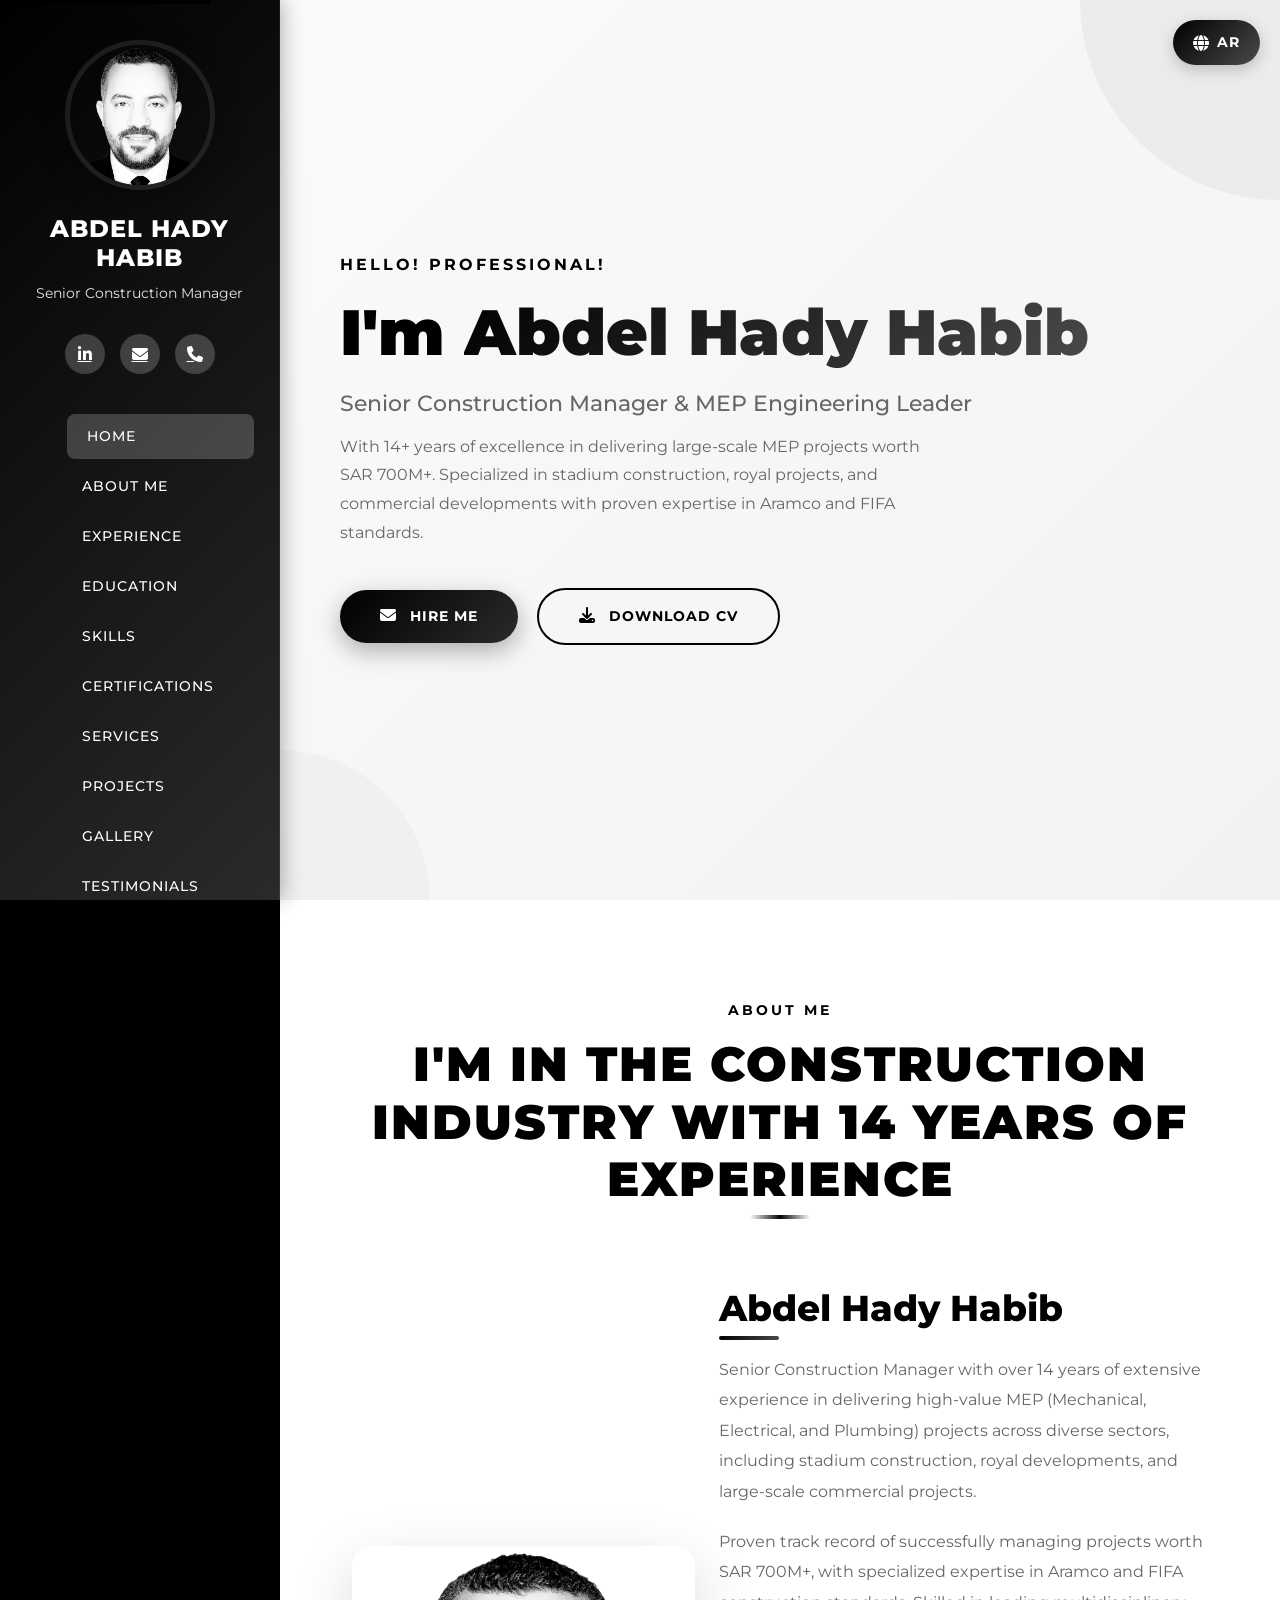
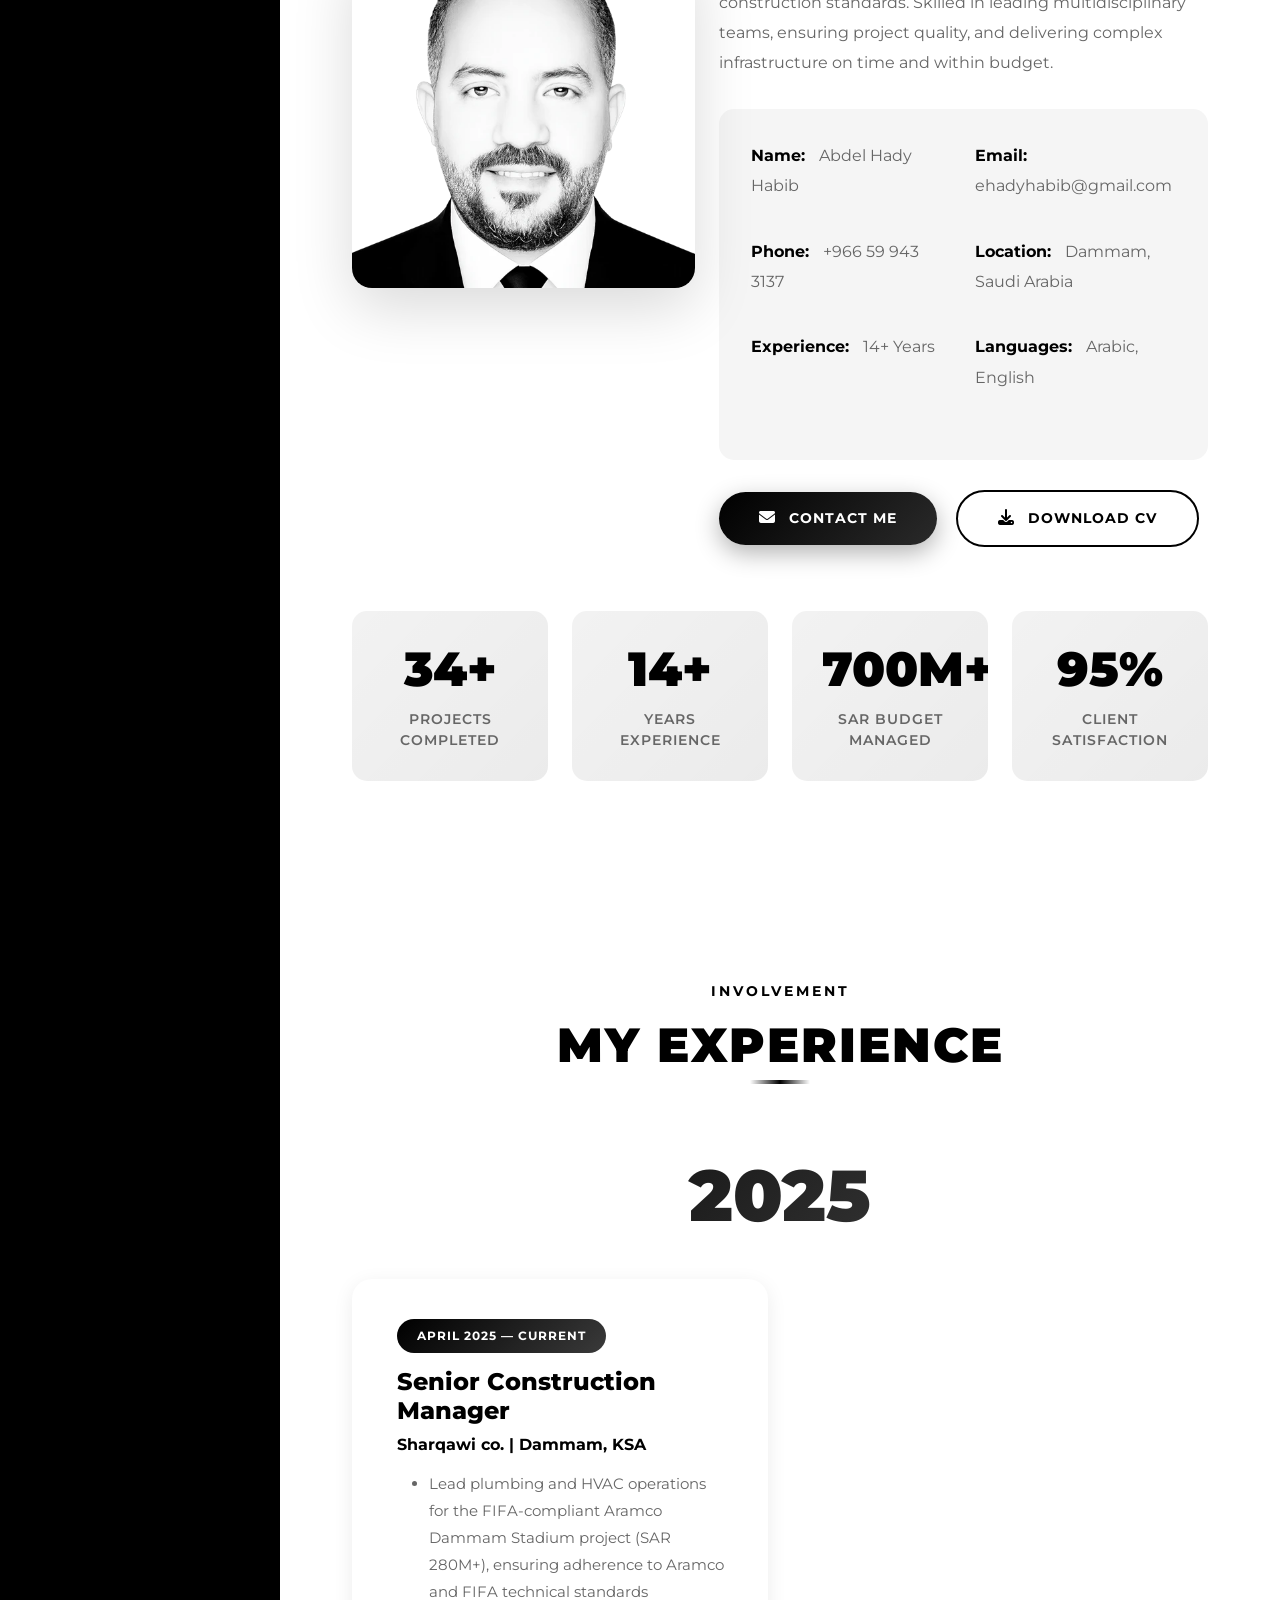
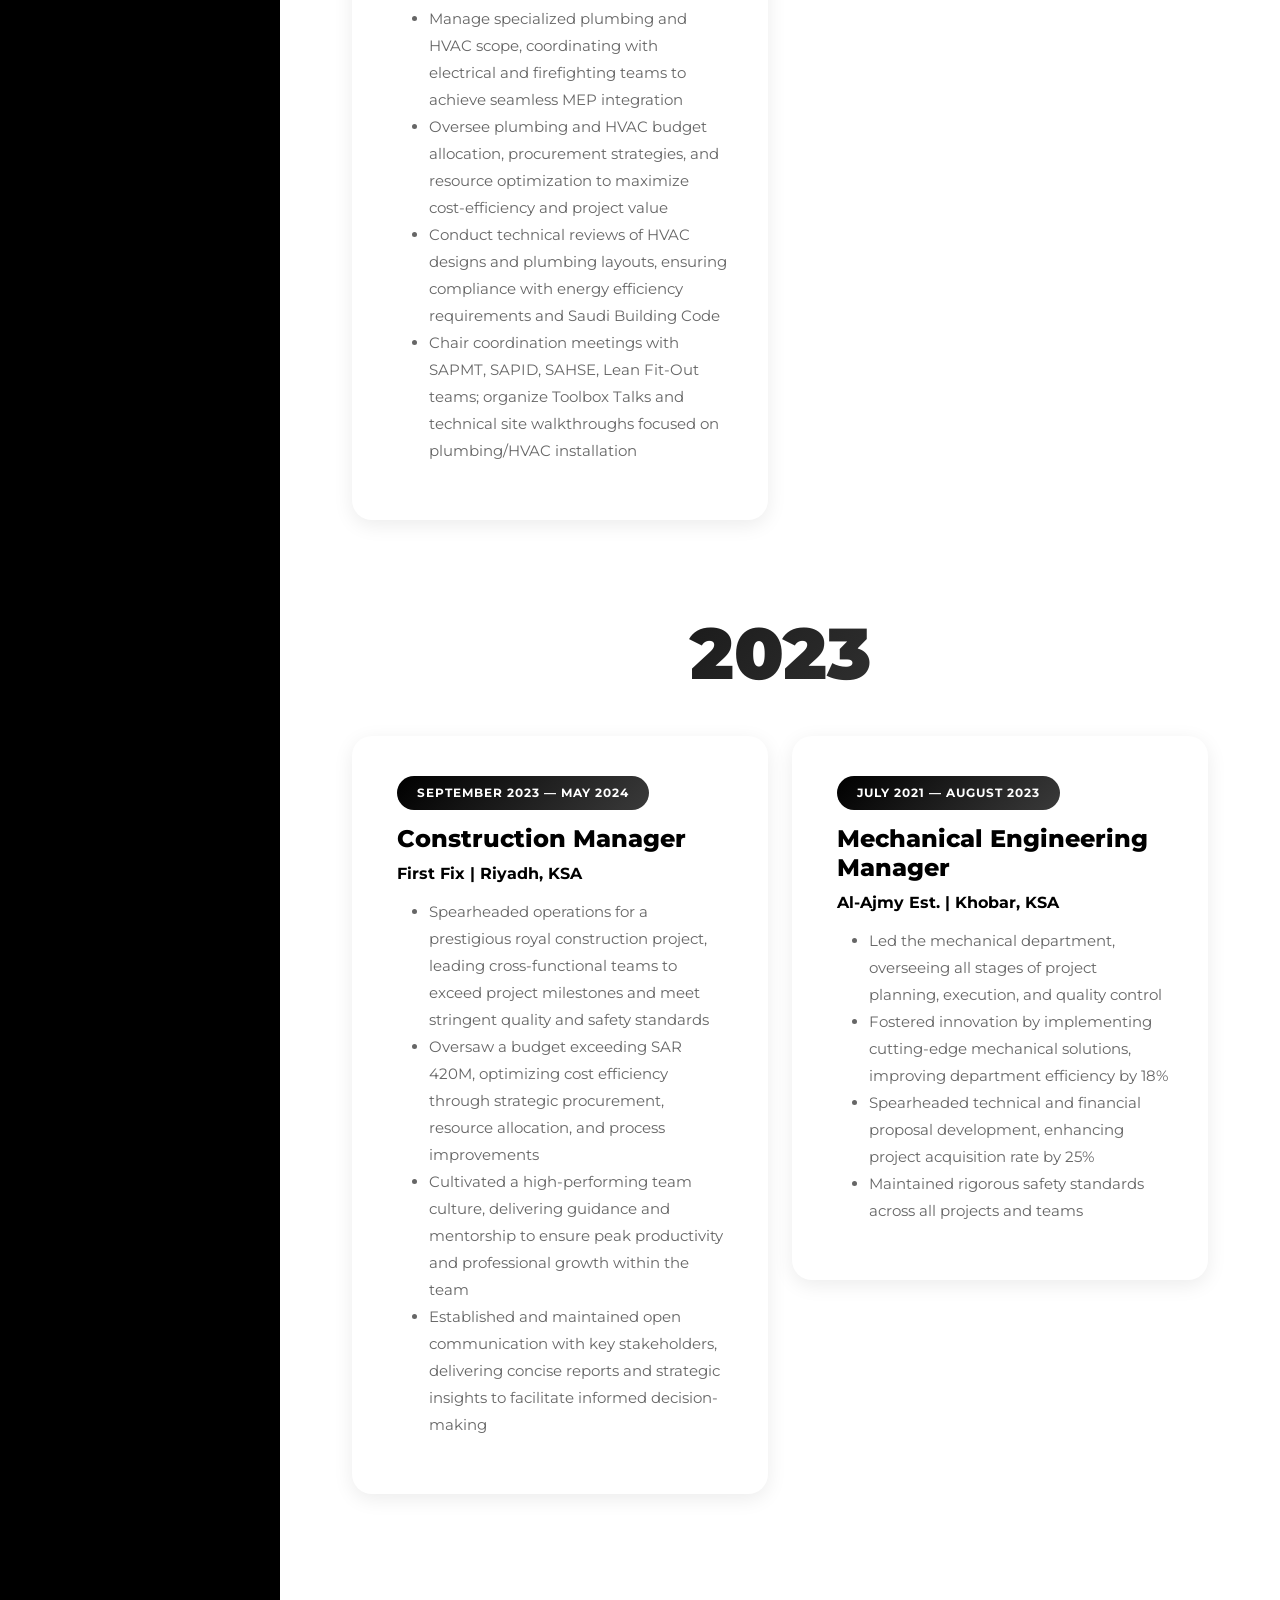
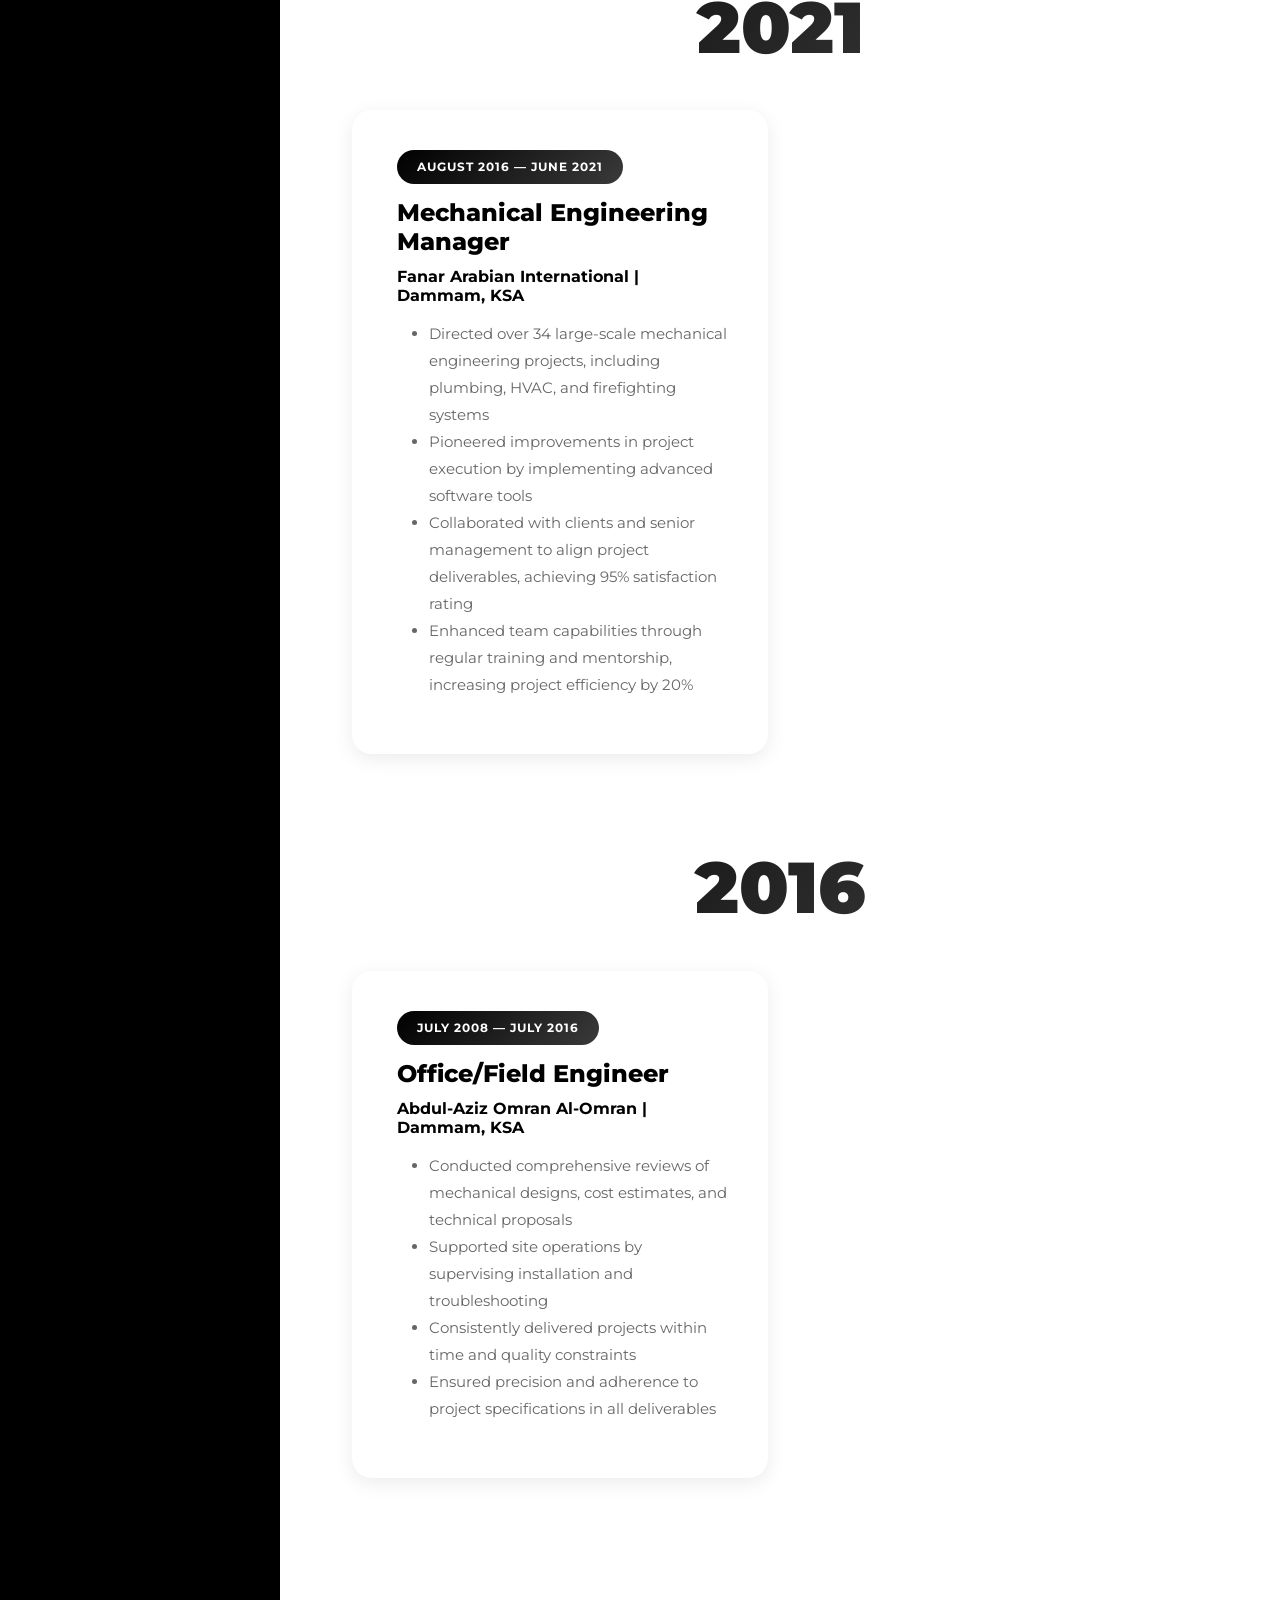
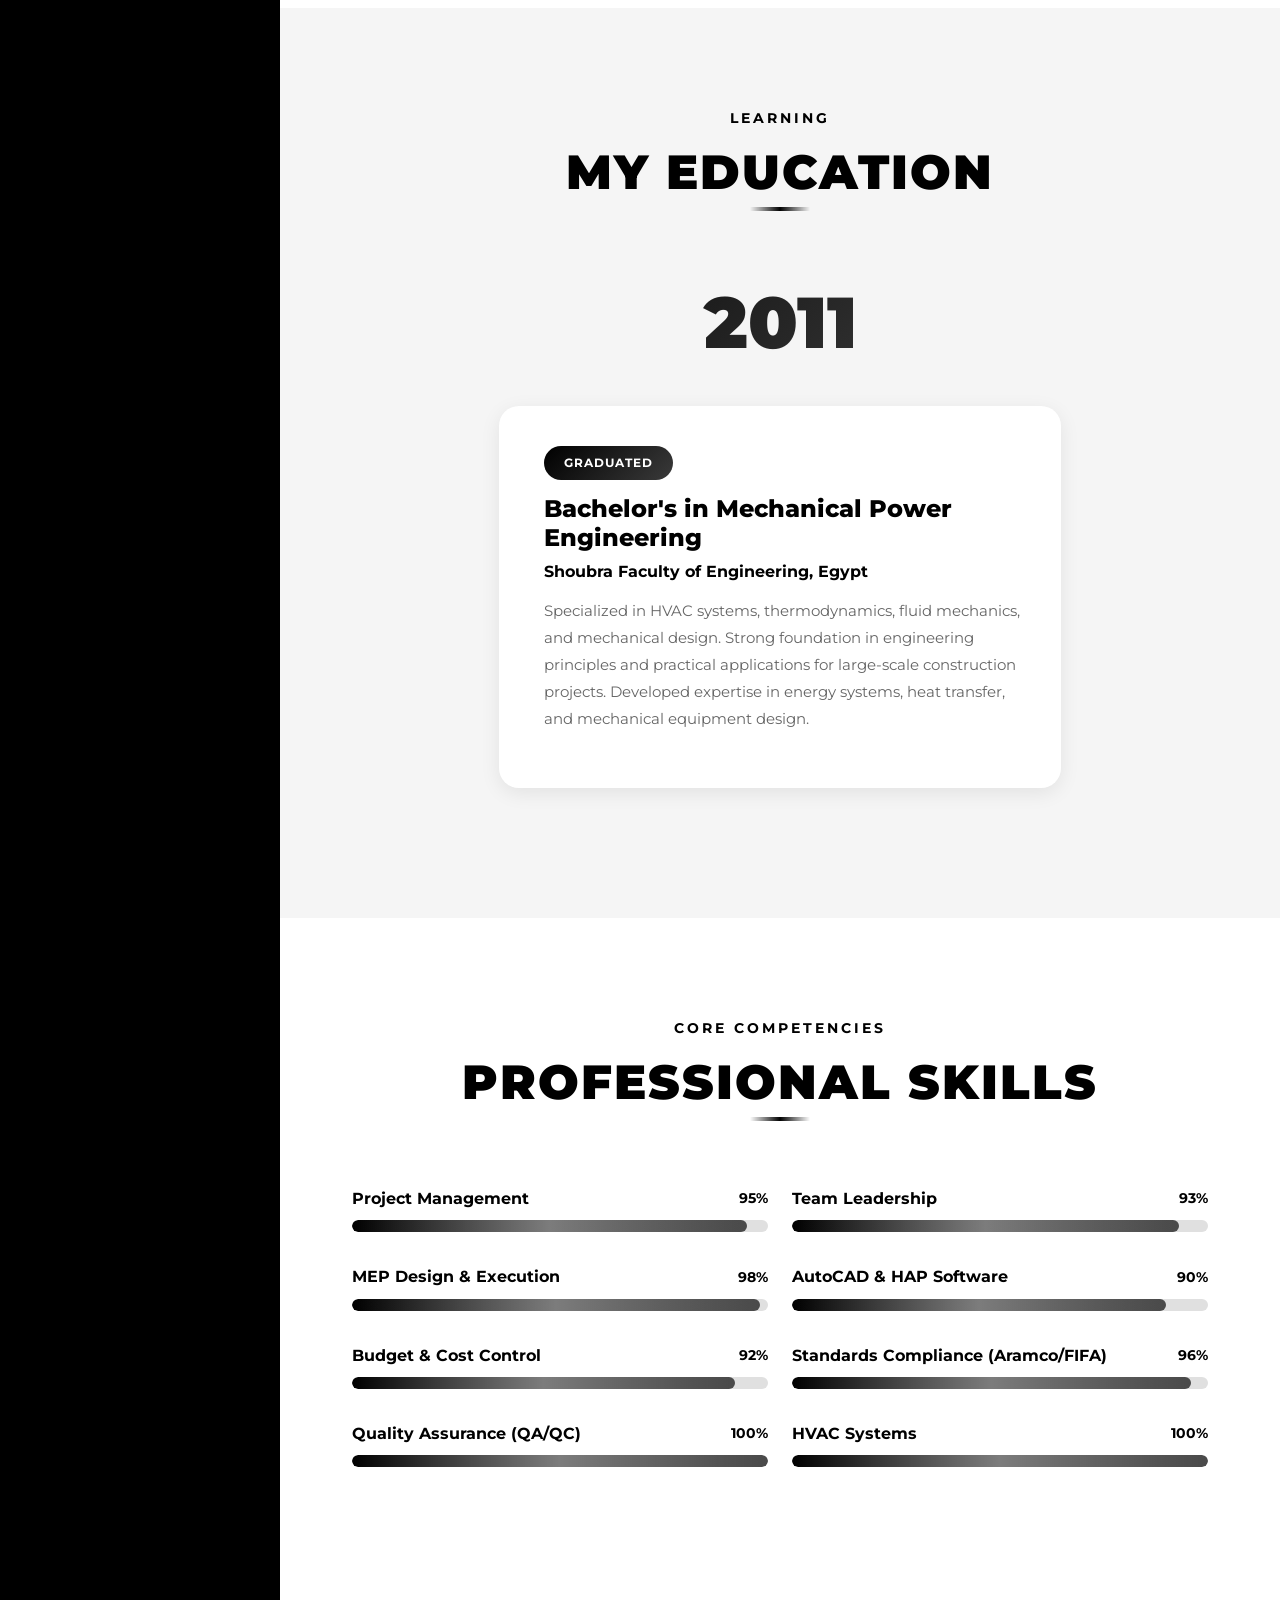
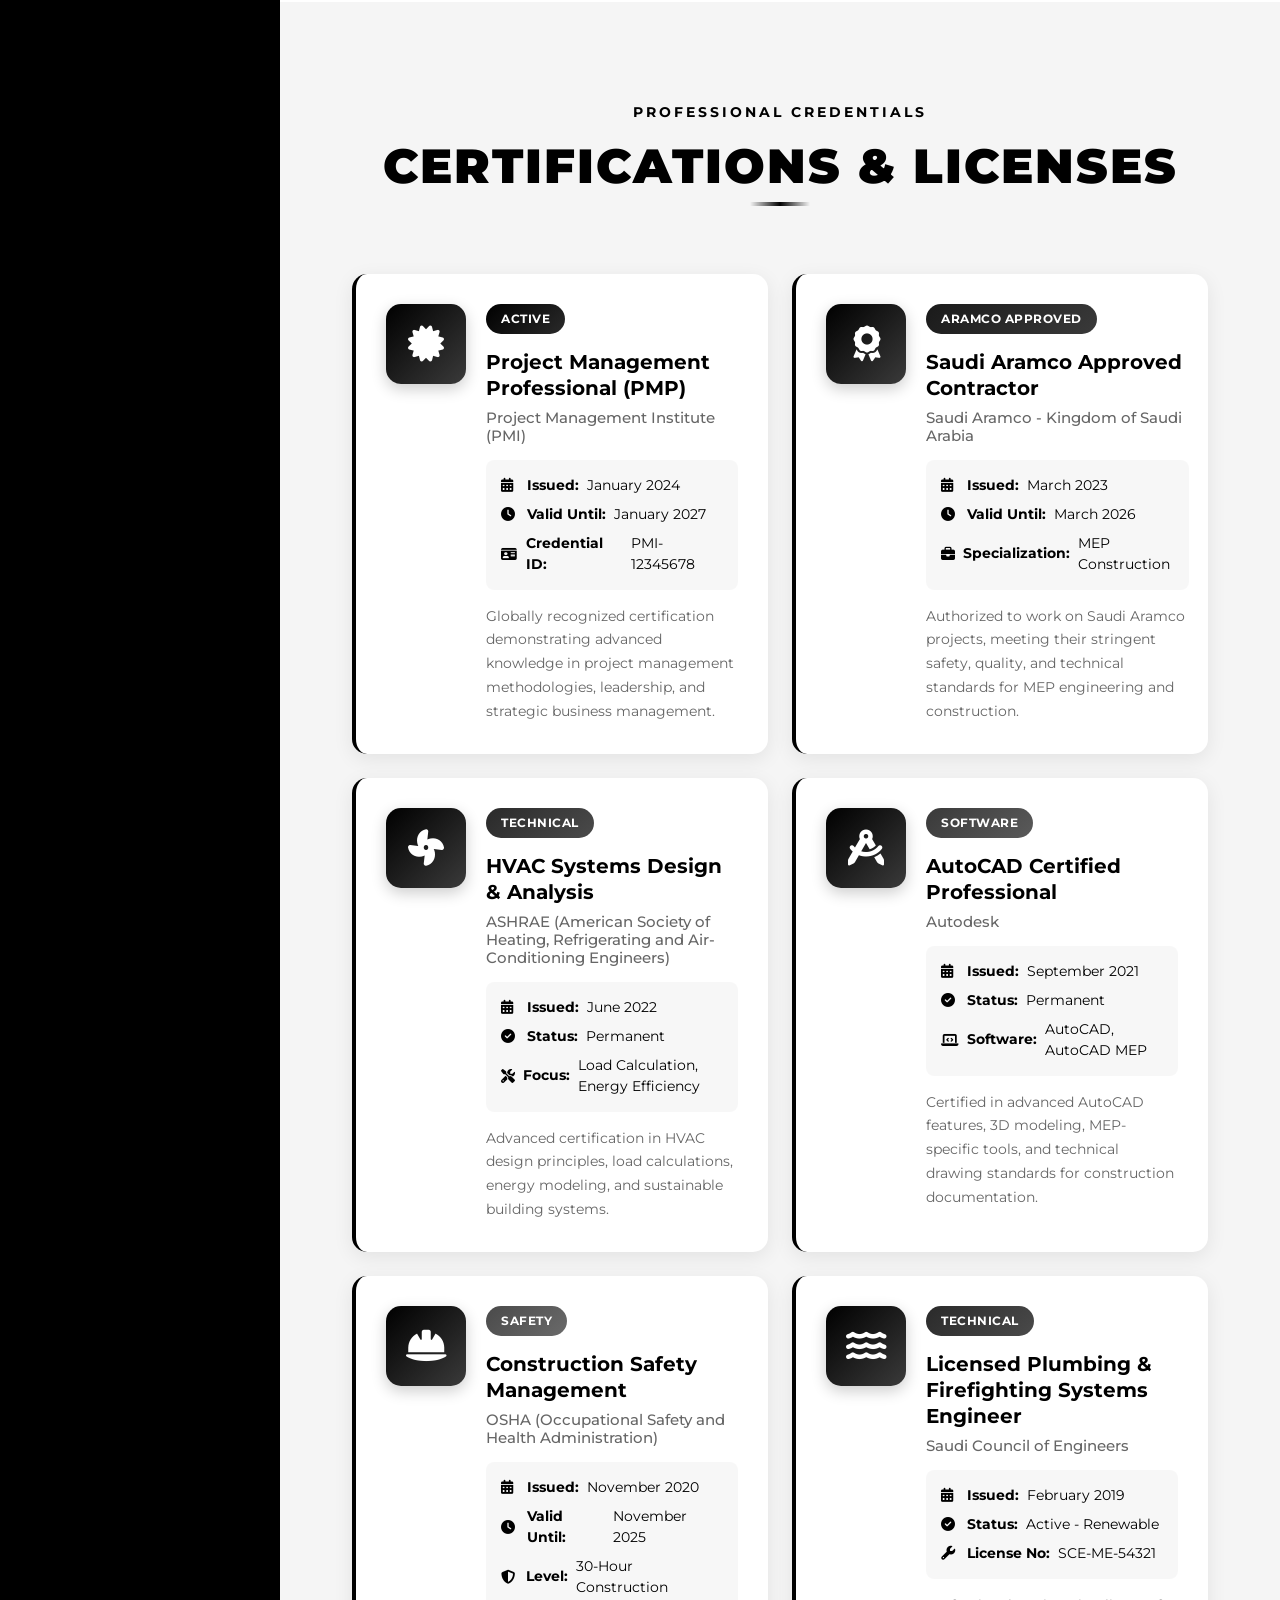
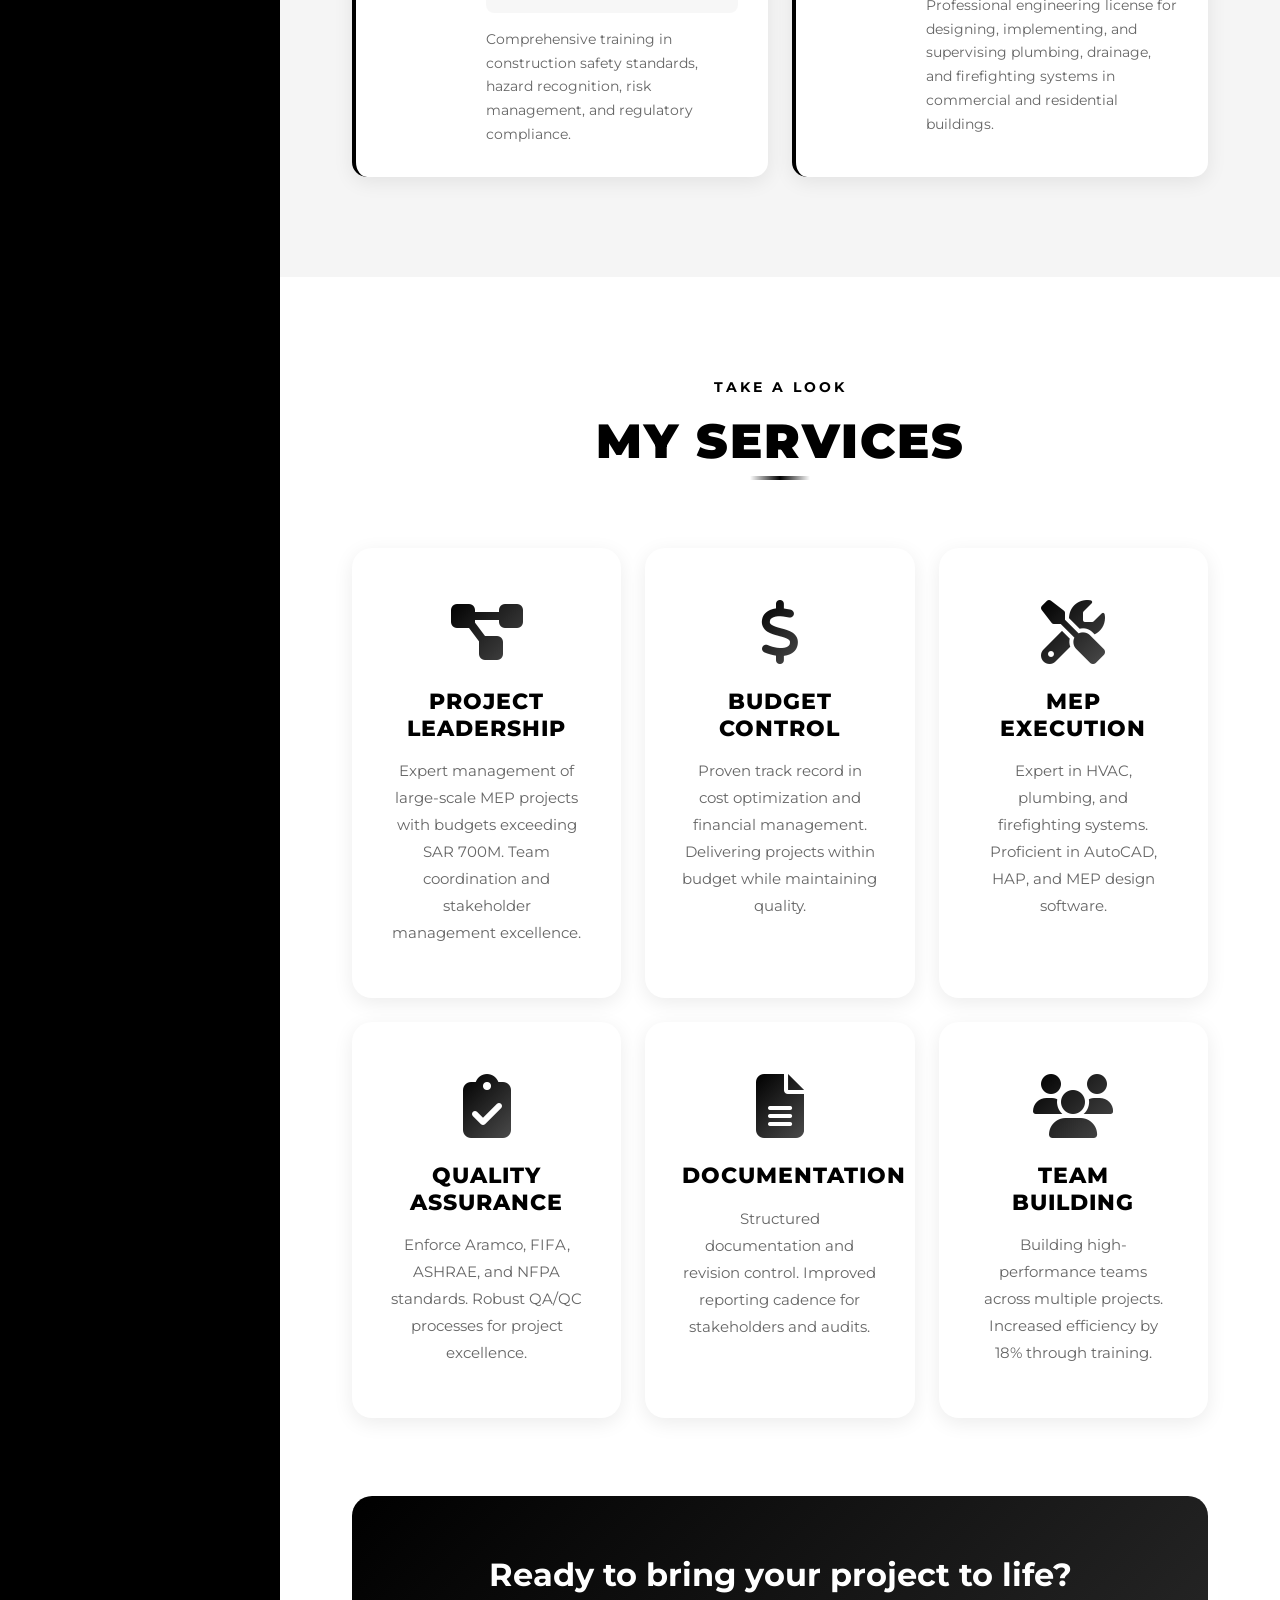
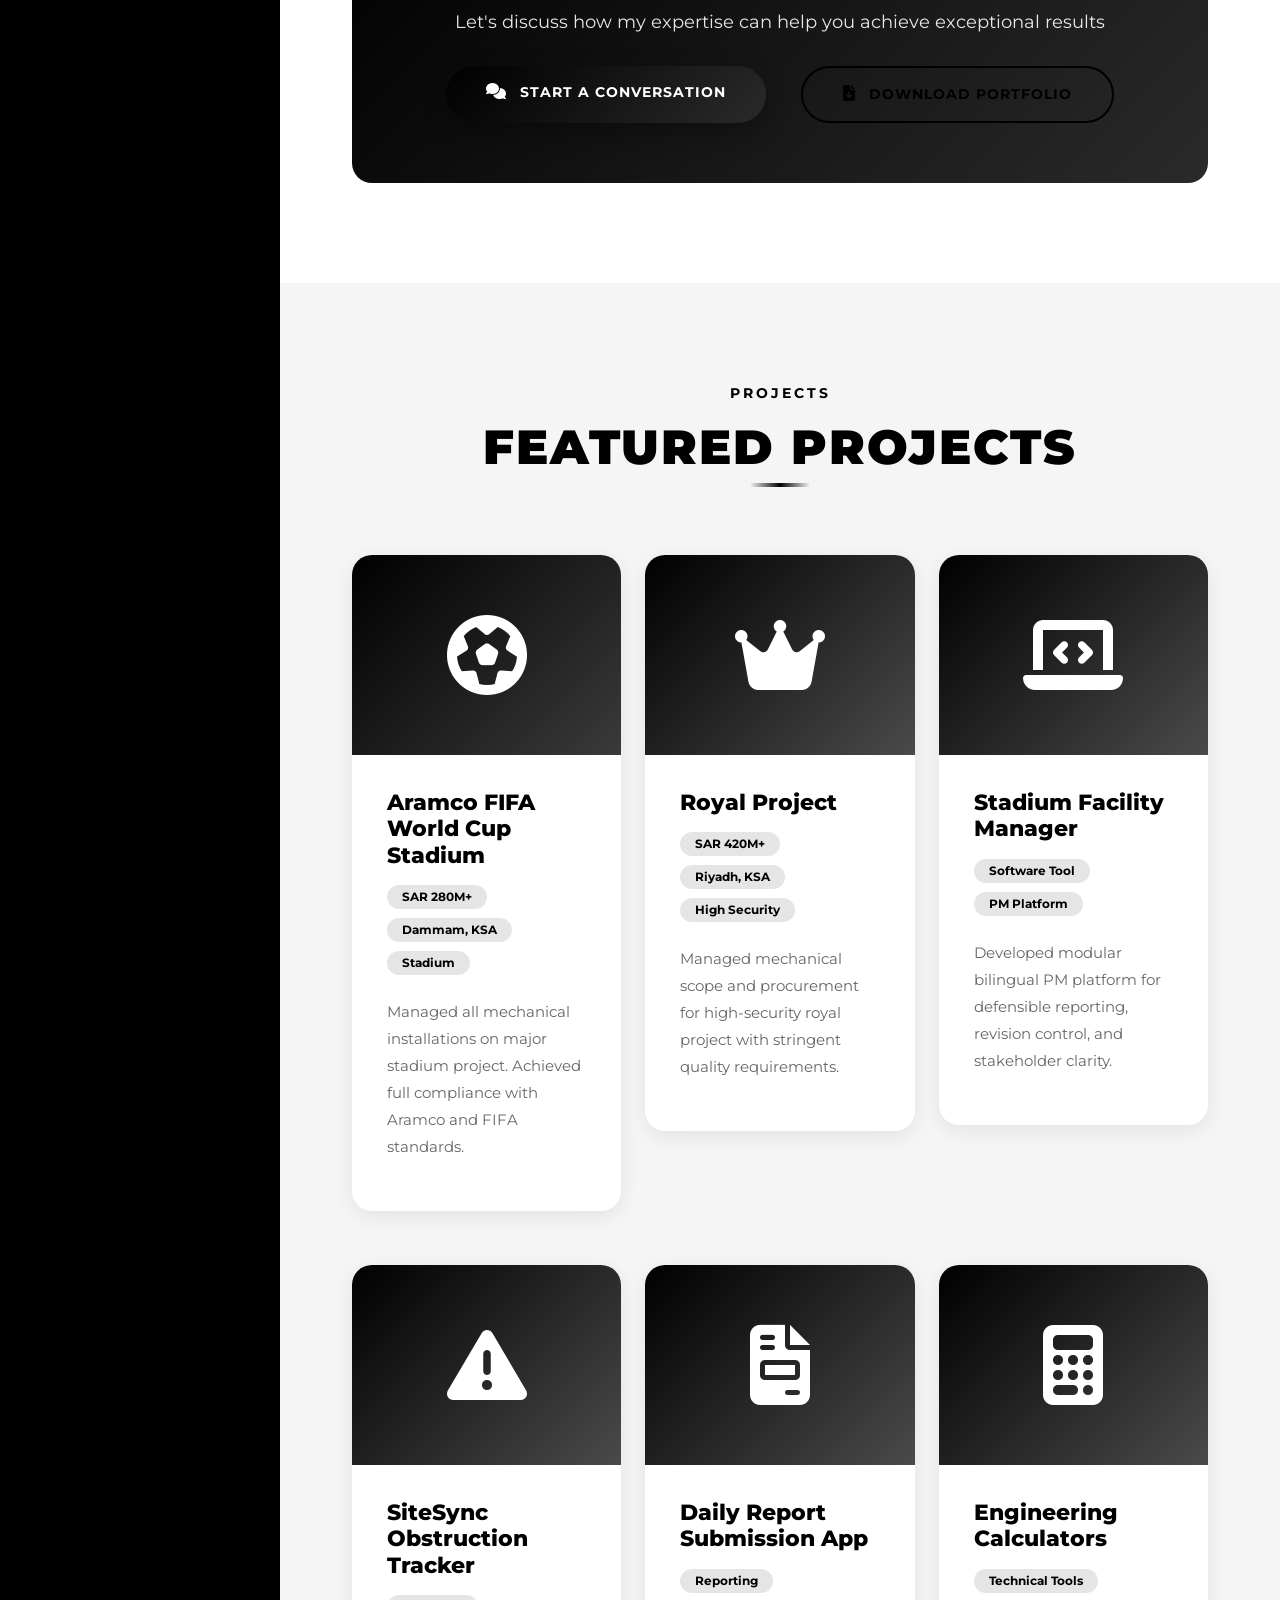
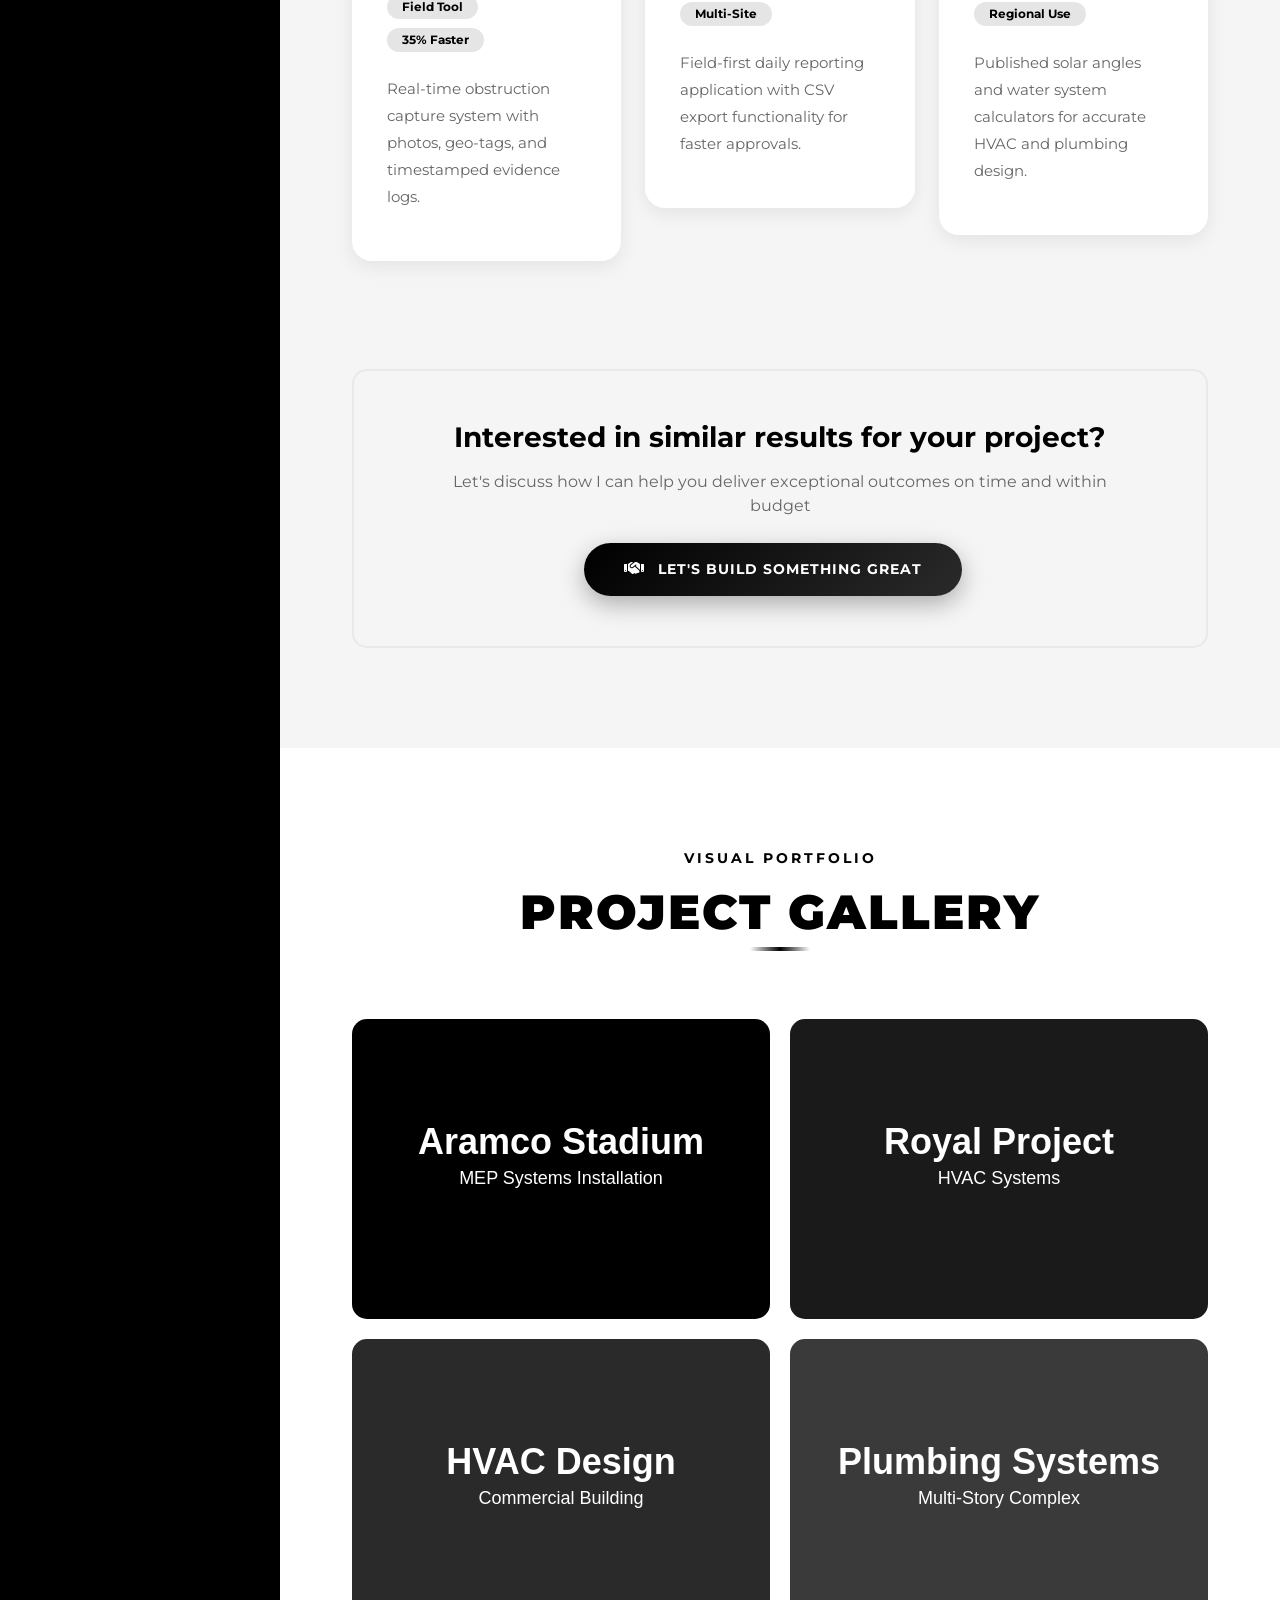
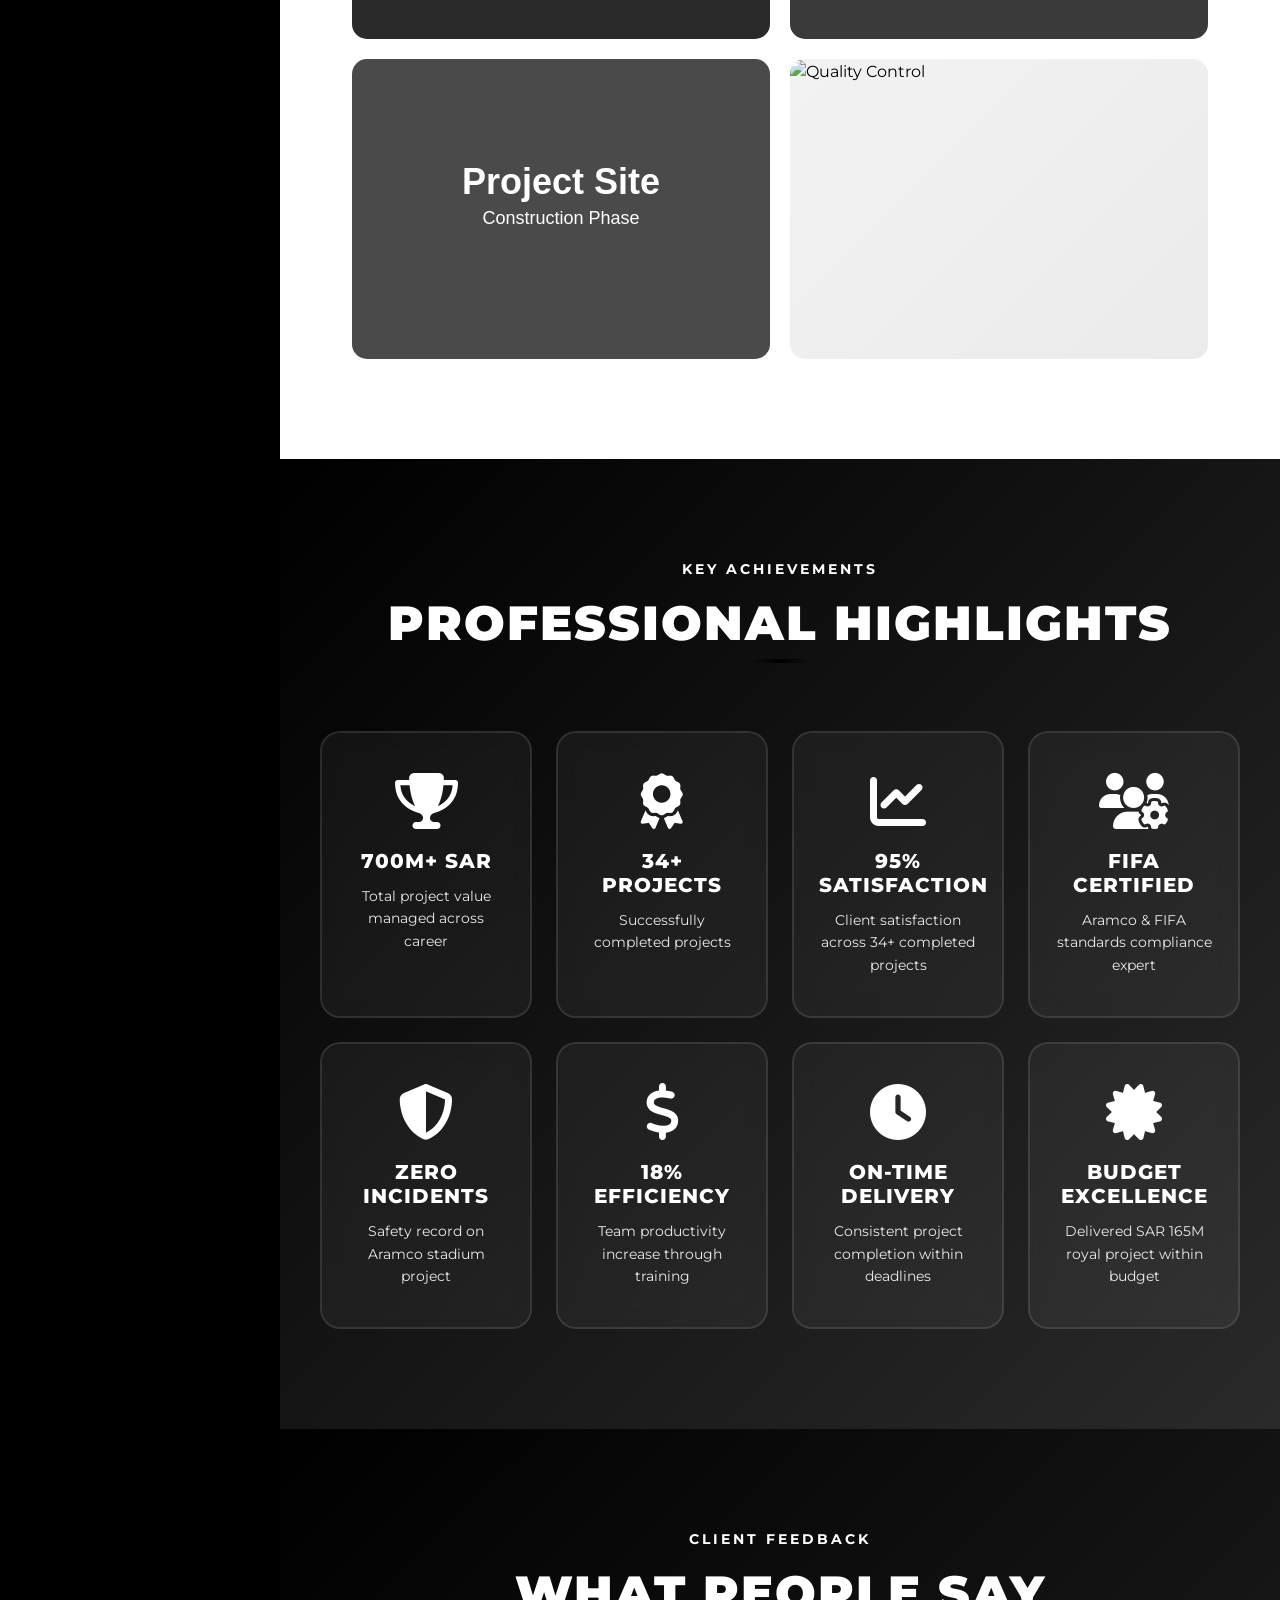
==== index.html @ 82f6cb7d "Translate certifications section and update to black & white theme - Change all certification badges" ====
<!DOCTYPE html>
<html lang="en">

<head>
    <meta charset="UTF-8">
    <meta name="viewport" content="width=device-width, initial-scale=1.0">
    <title>Abdel Hady Habib - Senior Construction Manager Portfolio</title>
    <meta name="description"
        content="Portfolio of Abdel Hady Habib - Senior Construction Manager & MEP Engineering Leader with 14+ years experience managing SAR 700M+ projects in Saudi Arabia">
    <meta name="keywords"
        content="Construction Manager, MEP Engineer, Project Management, Saudi Arabia, Aramco, Stadium Construction, HVAC Systems">
    <meta name="author" content="Abdel Hady Habib">
    <meta name="google-site-verification" content="8cYqqci9CVz_u6QqDLPNBThMYgjhyH_rwl_AHP4Nfyo" />
    <meta name="robots" content="index, follow">

    <!-- DNS Prefetch for Faster CDN Loading -->
    <link rel="dns-prefetch" href="https://cdn.jsdelivr.net">
    <link rel="dns-prefetch" href="https://cdnjs.cloudflare.com">
    <link rel="dns-prefetch" href="https://fonts.googleapis.com">
    <link rel="dns-prefetch" href="https://formspree.io">

    <!-- Preload Critical Resources -->
    <link rel="preload" href="facephoto.png" as="image">
    <link rel="preload" href="https://fonts.googleapis.com/css2?family=Noto+Sans+Arabic:wght@400;600;700&family=Montserrat:wght@400;700;900&display=swap&text=%D8%A3%D8%A8%D8%AF%D9%84%20%D9%87%D8%A7%D8%AF%D9%8A%20%D8%AD%D8%A8%D9%8A%D8%A8%20%D9%85%D9%87%D9%86%D8%AF%D8%B3%20%D9%85%D9%8A%D9%83%D8%A7%D9%86%D9%8A%D9%83%D8%A7%20%D9%88%D9%85%D8%AF%D9%8A%D8%B1%20%D9%85%D8%B4%D8%B1%D9%88%D8%B9%D8%A7%D8%AA%20%D8%A7%D9%84%D8%A8%D9%86%D8%A7%D8%A1" as="style">

    <!-- Canonical URL -->
    <link rel="canonical" href="https://ehady.co/">

    <!-- Open Graph Meta Tags -->
    <meta property="og:title" content="Abdel Hady Habib - Senior Construction Manager">
    <meta property="og:description"
        content="14+ years experience in MEP project management. Delivered SAR 700M+ worth of projects.">
    <meta property="og:type" content="website">
    <meta property="og:url" content="https://ehady.co/">
    <meta property="og:image" content="https://ehady.co/facephoto.png">
    <meta property="og:site_name" content="Abdel Hady Habib Portfolio">
    <meta property="og:locale" content="en_US">

    <!-- Twitter Card Meta Tags -->
    <meta name="twitter:card" content="summary_large_image">
    <meta name="twitter:title" content="Abdel Hady Habib - Senior Construction Manager">
    <meta name="twitter:description" content="14+ years experience in MEP project management. Delivered SAR 700M+ worth of projects.">
    <meta name="twitter:image" content="https://ehady.co/facephoto.png">

    <!-- Favicon -->
    <link rel="icon" type="image/x-icon"
        href="data:image/svg+xml,%3Csvg xmlns='http://www.w3.org/2000/svg' viewBox='0 0 100 100'%3E%3Ccircle fill='%23000' cx='50' cy='50' r='50'/%3E%3Ctext fill='%23fff' font-family='Arial' font-size='60' font-weight='bold' text-anchor='middle' x='50' y='70'%3EAH%3C/text%3E%3C/svg%3E">

    <link href="https://cdn.jsdelivr.net/npm/bootstrap@5.3.0/dist/css/bootstrap.min.css" rel="stylesheet">
    <link href="https://cdnjs.cloudflare.com/ajax/libs/font-awesome/6.4.0/css/all.min.css" rel="stylesheet">
    <!-- Optimized Google Fonts: Reduced weights from 4 to 3 for Arabic, added subset -->
    <link href="https://fonts.googleapis.com/css2?family=Noto+Sans+Arabic:wght@400;600;700&family=Montserrat:wght@400;700;900&display=swap&subset=arabic"
        rel="stylesheet">

    <!-- Schema.org Structured Data -->
    <script type="application/ld+json">
    {
        "@context": "https://schema.org",
        "@type": "Person",
        "name": "Abdel Hady Habib",
        "jobTitle": "Senior Construction Manager",
        "description": "MEP Engineering Leader with 14+ years experience managing SAR 700M+ projects",
        "url": "https://ehady.co",
        "image": "https://ehady.co/facephoto.png",
        "email": "ehadyhabib@gmail.com",
        "telephone": "+966599433137",
        "address": {
            "@type": "PostalAddress",
            "addressLocality": "Dammam",
            "addressCountry": "SA"
        },
        "sameAs": [
            "https://www.linkedin.com/in/ehady/"
        ],
        "alumniOf": {
            "@type": "EducationalOrganization",
            "name": "Shoubra Faculty of Engineering"
        },
        "knowsAbout": [
            "MEP Engineering",
            "Project Management",
            "HVAC Systems",
            "Construction Management",
            "Stadium Construction",
            "Aramco Standards",
            "FIFA Standards"
        ],
        "hasOccupation": {
            "@type": "Occupation",
            "name": "Construction Manager",
            "occupationalCategory": "Engineering and Architecture"
        }
    }
    </script>

    <!-- Google Analytics 4 - Active -->
    <script async src="https://www.googletagmanager.com/gtag/js?id=G-8WTLEH9H13"></script>
    <script>
        window.dataLayer = window.dataLayer || [];
        function gtag(){dataLayer.push(arguments);}
        gtag('js', new Date());
        gtag('config', 'G-8WTLEH9H13', {
            'send_page_view': true,
            'cookie_flags': 'SameSite=None;Secure'
        });
    </script>

    <!-- Manual Translation System (No external dependencies) -->

    <style>
        :root {
            --primary-color: #000000;
            --secondary-color: #1a1a1a;
            --accent-color: #4a4a4a;
            --text-dark: #000000;
            --text-light: #666666;
            --bg-light: #f5f5f5;
        }

        * {
            margin: 0;
            padding: 0;
            box-sizing: border-box;
        }

        html {
            scroll-behavior: smooth;
            height: 100%;
        }

        /* Reduced Motion Support for Accessibility */
        @media (prefers-reduced-motion: reduce) {
            *,
            *::before,
            *::after {
                animation-duration: 0.01ms !important;
                animation-iteration-count: 1 !important;
                transition-duration: 0.01ms !important;
            }
            
            html {
                scroll-behavior: auto;
            }
        }

        body {
            font-family: 'Montserrat', sans-serif;
            color: var(--text-dark);
            overflow-x: hidden;
            background: #000000;
            margin: 0;
            padding: 0;
            min-height: 100vh;
            height: 100%;
            transition: direction 0.3s ease;
            width: 100%;
            max-width: 100vw;
        }

        /* Arabic Font */
        body[lang="ar"] {
            font-family: 'Noto Sans Arabic', 'Montserrat', sans-serif;
        }
        
        body[lang="ar"] *:not(i):not(.fa):not(.fas):not(.fab):not(.far):not(.fal) {
            font-family: 'Noto Sans Arabic', 'Montserrat', sans-serif;
        }
        
        /* Keep Font Awesome icons working in both languages */
        i.fa,
        i.fas,
        i.fab,
        i.far,
        i.fal,
        .fa,
        .fas,
        .fab,
        .far,
        .fal {
            font-family: 'Font Awesome 6 Free', 'Font Awesome 6 Brands' !important;
            font-weight: 900 !important;
        }
        
        i.fab {
            font-family: 'Font Awesome 6 Brands' !important;
            font-weight: 400 !important;
        }

        /* RTL Support for Arabic */
        body.rtl {
            direction: rtl;
            text-align: right;
            overflow-x: hidden;
            max-width: 100vw;
        }

        body.rtl .sidebar {
            left: auto;
            right: 0;
            border-right: none;
            border-left: 1px solid rgba(255, 255, 255, 0.1);
            box-shadow: -2px 0 20px rgba(0, 0, 0, 0.3);
        }

        body.rtl .main-content {
            margin-left: 0;
            margin-right: 280px;
            max-width: calc(100vw - 280px);
        }

        body.rtl .footer {
            margin-left: 0;
            margin-right: 280px;
        }

        body.rtl .menu-toggle {
            left: auto;
            right: 20px;
        }

        body.rtl .language-toggle {
            right: auto;
            left: 20px;
        }

        body.rtl .nav-menu a:hover,
        body.rtl .nav-menu a.active {
            transform: translateX(-5px);
        }

        body.rtl .section-title h2::after {
            left: auto;
            right: 0;
        }

        body.rtl .hero-content {
            text-align: right;
        }

        body.rtl .btn-primary-custom,
        body.rtl .btn-outline-custom {
            margin-right: 0;
            margin-left: 15px;
        }

        body.rtl .btn-primary-custom i,
        body.rtl .btn-outline-custom i {
            margin-right: 0;
            margin-left: 8px;
        }

        body.rtl .timeline-item {
            text-align: right;
        }

        body.rtl .service-card,
        body.rtl .project-card {
            text-align: right;
        }

        body.rtl .certification-card {
            text-align: right;
            border-left: none;
            border-right: 4px solid #000000;
        }

        body.rtl .certification-card:hover {
            transform: translateX(-10px);
            border-right-width: 6px;
        }

        body.rtl .achievement-card {
            text-align: center;
        }

        body.rtl .achievements-section {
            margin-right: 0;
            margin-left: 0;
        }

        body.rtl .testimonials-section {
            margin-right: 0px;
            margin-left: 0;
        }

        body.rtl .testimonial-card {
            text-align: right;
        }

        body.rtl .testimonial-card::before {
            left: auto;
            right: 30px;
        }

        body.rtl .testimonial-author {
            flex-direction: row-reverse;
            text-align: right;
        }

        body.rtl .testimonial-author-info {
            text-align: right;
        }

        body.rtl .testimonial-rating {
            text-align: right;
        }

        body.rtl .testimonials-section .section-title span,
        body.rtl .testimonials-section .section-title h2,
        body.rtl .testimonials-section .section-title h2::after {
            color: #ffffff !important;
        }

        /* RTL Support for Services Section - Center alignment */
        body.rtl .services-section .service-card {
            text-align: center !important;
        }

        body.rtl .services-section .service-card i {
            margin: 0 auto !important;
        }

        body.rtl .services-section .service-card h4,
        body.rtl .services-section .service-card p {
            text-align: center !important;
        }

        /* Visually Hidden Class for Screen Readers */
        .visually-hidden {
            position: absolute !important;
            width: 1px !important;
            height: 1px !important;
            padding: 0 !important;
            margin: -1px !important;
            overflow: hidden !important;
            clip: rect(0, 0, 0, 0) !important;
            white-space: nowrap !important;
            border: 0 !important;
        }

        /* Sidebar Profile */
        .sidebar {
            position: fixed;
            left: 0;
            top: 0;
            width: 280px;
            height: 100vh;
            background: linear-gradient(135deg, #000000 0%, #2a2a2a 100%);
            padding: 40px 30px;
            color: #fff;
            z-index: 1000;
            overflow-y: auto;
            transition: transform 0.3s ease;
            border-right: 1px solid rgba(255, 255, 255, 0.1);
            box-shadow: 2px 0 20px rgba(0, 0, 0, 0.3);
            /* Hide scrollbar */
            scrollbar-width: none; /* Firefox */
            -ms-overflow-style: none; /* IE and Edge */
        }

        /* Hide scrollbar for Chrome, Safari and Opera */
        .sidebar::-webkit-scrollbar {
            display: none;
        }

        .profile-img {
            width: 150px;
            height: 150px;
            border-radius: 50%;
            border: 5px solid rgba(83, 83, 83, 0.3);
            margin: 0 auto 25px;
            display: block;
            object-fit: cover;
            box-shadow: 0 10px 30px rgba(0, 0, 0, 0.3);
        }

        .profile-name {
            font-size: 24px;
            font-weight: 800;
            text-align: center;
            margin-bottom: 10px;
            text-transform: uppercase;
            letter-spacing: 1px;
        }

        .profile-title {
            font-size: 14px;
            text-align: center;
            opacity: 0.9;
            margin-bottom: 30px;
            font-weight: 400;
        }

        .social-links {
            display: flex;
            justify-content: center;
            gap: 15px;
            margin-bottom: 40px;
        }

        .social-links a {
            width: 40px;
            height: 40px;
            background: rgba(255, 255, 255, 0.2);
            border-radius: 50%;
            display: flex;
            align-items: center;
            justify-content: center;
            color: #fff;
            font-size: 16px;
            transition: all 0.3s ease;
        }

        .social-links a:hover {
            background: #ffffff;
            color: #000000;
            transform: translateY(-3px);
        }

        .nav-menu {
            list-style: none;
        }

        .nav-menu li {
            margin-bottom: 5px;
        }

        .nav-menu a {
            color: #fff;
            text-decoration: none;
            padding: 12px 20px;
            display: block;
            border-radius: 8px;
            transition: all 0.3s ease;
            font-weight: 500;
            font-size: 14px;
            text-transform: uppercase;
            letter-spacing: 1px;
        }

        .nav-menu a:hover,
        .nav-menu a.active {
            background: rgba(255, 255, 255, 0.2);
            transform: translateX(5px);
        }

        .nav-menu a:focus,
        .social-links a:focus,
        button:focus,
        input:focus,
        textarea:focus {
            outline: 2px solid #ffffff;
            outline-offset: 2px;
        }

        /* Main Content */
        .main-content {
            margin-left: 280px;
            padding: 0;
            background: #ffffff;
            overflow-x: hidden;
            max-width: calc(100vw - 280px);
        }

        /* Hero Section */
        .hero-section {
            min-height: 100vh;
            background: linear-gradient(135deg, rgba(0, 0, 0, 0.02) 0%, rgba(0, 0, 0, 0.05) 100%);
            display: flex;
            align-items: center;
            padding: 80px 60px;
            position: relative;
            overflow: hidden;
        }

        .hero-section::before {
            content: '';
            position: absolute;
            width: 400px;
            height: 400px;
            background: linear-gradient(135deg, #000000 0%, #4a4a4a 100%);
            border-radius: 50%;
            top: -200px;
            right: -200px;
            opacity: 0.05;
            animation: float 8s ease-in-out infinite;
        }

        .hero-section::after {
            content: '';
            position: absolute;
            width: 300px;
            height: 300px;
            background: linear-gradient(135deg, #1a1a1a 0%, #3a3a3a 100%);
            border-radius: 50%;
            bottom: -150px;
            left: -150px;
            opacity: 0.03;
            animation: float 10s ease-in-out infinite reverse;
        }

        @keyframes float {

            0%,
            100% {
                transform: translate(0, 0) rotate(0deg);
            }

            50% {
                transform: translate(-30px, 30px) rotate(180deg);
            }
        }

        /* Notification animations */
        @keyframes slideIn {
            from {
                transform: translateX(400px);
                opacity: 0;
            }
            to {
                transform: translateX(0);
                opacity: 1;
            }
        }

        @keyframes slideOut {
            from {
                transform: translateX(0);
                opacity: 1;
            }
            to {
                transform: translateX(400px);
                opacity: 0;
            }
        }

        .hero-content {
            position: relative;
            z-index: 1;
        }

        .hero-content h4 {
            color: var(--primary-color);
            font-size: 16px;
            font-weight: 700;
            text-transform: uppercase;
            letter-spacing: 3px;
            margin-bottom: 20px;
            opacity: 0;
            animation: fadeInUp 0.8s ease 0.2s forwards;
        }

        @keyframes fadeInUp {
            from {
                opacity: 0;
                transform: translateY(30px);
            }

            to {
                opacity: 1;
                transform: translateY(0);
            }
        }

        .hero-content h1 {
            font-size: 64px;
            font-weight: 900;
            color: var(--text-dark);
            line-height: 1.2;
            margin-bottom: 20px;
            opacity: 0;
            animation: fadeInUp 0.8s ease 0.4s forwards;
        }

        .hero-content h1 span {
            background: linear-gradient(135deg, #000000 0%, #4a4a4a 100%);
            -webkit-background-clip: text;
            -webkit-text-fill-color: transparent;
            background-clip: text;
            display: inline-block;
            position: relative;
        }

        .hero-content h1 span::after {
            content: '|';
            position: absolute;
            right: -10px;
            color: #000000;
            animation: blink 0.7s step-end infinite;
        }

        @keyframes blink {
            50% {
                opacity: 0;
            }
        }

        .hero-subtitle {
            font-size: 22px;
            color: var(--text-light);
            margin-bottom: 15px;
            font-weight: 500;
            opacity: 0;
            animation: fadeInUp 0.8s ease 0.6s forwards;
        }

        .hero-desc {
            font-size: 16px;
            color: var(--text-light);
            line-height: 1.8;
            margin-bottom: 40px;
            max-width: 600px;
            opacity: 0;
            animation: fadeInUp 0.8s ease 0.8s forwards;
        }

        .hero-content>div {
            opacity: 0;
            animation: fadeInUp 0.8s ease 1s forwards;
        }

        .btn-primary-custom {
            background: linear-gradient(135deg, #000000 0%, #2a2a2a 100%);
            color: #fff;
            padding: 16px 40px;
            border: none;
            border-radius: 50px;
            font-weight: 700;
            text-transform: uppercase;
            letter-spacing: 1px;
            font-size: 14px;
            display: inline-block;
            text-decoration: none;
            transition: all 0.3s ease;
            box-shadow: 0 8px 25px rgba(0, 0, 0, 0.3);
            margin-right: 15px;
        }

        .btn-primary-custom:hover {
            transform: translateY(-3px);
            box-shadow: 0 12px 35px rgba(0, 0, 0, 0.4);
            background: linear-gradient(135deg, #1a1a1a 0%, #3a3a3a 100%);
            color: #fff;
        }

        .btn-outline-custom {
            background: transparent;
            color: #000000;
            padding: 16px 40px;
            border: 2px solid #000000;
            border-radius: 50px;
            font-weight: 700;
            text-transform: uppercase;
            letter-spacing: 1px;
            font-size: 14px;
            display: inline-block;
            text-decoration: none;
            transition: all 0.3s ease;
        }

        .btn-outline-custom:hover {
            background: #000000;
            color: #fff;
            transform: translateY(-3px);
        }

        /* Button Icon Spacing */
        .btn-primary-custom i,
        .btn-outline-custom i {
            margin-right: 8px;
            font-size: 16px;
        }

        /* Section Styles */
        .section {
            padding: 100px 60px;
        }

        .section-title {
            text-align: center;
            margin-bottom: 70px;
        }

        .section-title span {
            color: var(--primary-color);
            font-size: 14px;
            font-weight: 700;
            text-transform: uppercase;
            letter-spacing: 3px;
            display: block;
            margin-bottom: 15px;
        }

        .section-title h2 {
            font-size: 48px;
            font-weight: 900;
            color: var(--text-dark);
            text-transform: uppercase;
            letter-spacing: 2px;
            position: relative;
            display: inline-block;
        }

        .section-title h2::after {
            content: '';
            position: absolute;
            bottom: -10px;
            left: 50%;
            transform: translateX(-50%);
            width: 60px;
            height: 4px;
            background: linear-gradient(90deg, transparent, #000000, transparent);
        }

        /* About Section */
        .about-section {
            background: #fff;
        }

        .about-img-wrapper {
            position: relative;
            animation: fadeInLeft 1s ease;
        }

        @keyframes fadeInLeft {
            from {
                opacity: 0;
                transform: translateX(-50px);
            }

            to {
                opacity: 1;
                transform: translateX(0);
            }
        }

        .about-img-wrapper img {
            width: 100%;
            border-radius: 20px;
            box-shadow: 0 20px 60px rgba(0, 0, 0, 0.15);
            transition: transform 0.5s ease;
        }

        .about-img-wrapper:hover img {
            transform: scale(1.05) rotate(2deg);
        }

        .about-img-wrapper::before {
            content: '';
            position: absolute;
            width: 100%;
            height: 100%;
            background: linear-gradient(135deg, #000000 0%, #4a4a4a 100%);
            border-radius: 20px;
            top: 20px;
            left: 20px;
            z-index: -1;
            opacity: 0.15;
            transition: all 0.5s ease;
        }

        .about-img-wrapper:hover::before {
            top: 25px;
            left: 25px;
            opacity: 0.25;
        }

        .about-content {
            animation: fadeInRight 1s ease 0.3s backwards;
        }

        @keyframes fadeInRight {
            from {
                opacity: 0;
                transform: translateX(50px);
            }

            to {
                opacity: 1;
                transform: translateX(0);
            }
        }

        .about-content h3 {
            font-size: 36px;
            font-weight: 800;
            color: var(--text-dark);
            margin-bottom: 25px;
            position: relative;
            display: inline-block;
        }

        .about-content h3::after {
            content: '';
            position: absolute;
            bottom: -10px;
            left: 0;
            width: 60px;
            height: 4px;
            background: linear-gradient(135deg, #000000 0%, #4a4a4a 100%);
            border-radius: 2px;
        }

        .about-content p {
            font-size: 16px;
            color: var(--text-light);
            line-height: 1.9;
            margin-bottom: 20px;
        }

        .info-box {
            background: var(--bg-light);
            padding: 30px;
            border-radius: 15px;
            margin: 30px 0;
            transition: all 0.3s ease;
            border: 2px solid transparent;
        }

        .info-box:hover {
            border-color: #e0e0e0;
            box-shadow: 0 5px 20px rgba(0, 0, 0, 0.05);
        }

        .info-box .row>div {
            margin-bottom: 15px;
        }

        .info-box strong {
            color: var(--text-dark);
            font-weight: 700;
            margin-right: 10px;
        }

        /* Stats */
        .stats-row {
            margin-top: 40px;
        }

        .stat-item {
            text-align: center;
            padding: 30px;
            background: linear-gradient(135deg, rgba(0, 0, 0, 0.05) 0%, rgba(0, 0, 0, 0.08) 100%);
            border-radius: 15px;
            transition: all 0.3s ease;
            position: relative;
            overflow: hidden;
        }

        .stat-item::before {
            content: '';
            position: absolute;
            top: 0;
            left: -100%;
            width: 100%;
            height: 100%;
            background: linear-gradient(90deg, transparent, rgba(255, 255, 255, 0.3), transparent);
            transition: left 0.5s ease;
        }

        .stat-item:hover::before {
            left: 100%;
        }

        .stat-item:hover {
            transform: translateY(-5px) scale(1.05);
            box-shadow: 0 10px 30px rgba(0, 0, 0, 0.1);
        }

        .stat-item h3 {
            font-size: 48px;
            font-weight: 900;
            color: #000000;
            margin-bottom: 10px;
            animation: countUp 2s ease;
        }

        @keyframes countUp {
            from {
                opacity: 0;
                transform: translateY(20px);
            }

            to {
                opacity: 1;
                transform: translateY(0);
            }
        }

        .stat-item p {
            font-size: 14px;
            color: var(--text-light);
            font-weight: 600;
            text-transform: uppercase;
            letter-spacing: 1px;
            margin: 0;
        }

        /* Education & Experience */
        .timeline-section {
            background: var(--bg-light);
        }

        .timeline-year {
            text-align: center;
            margin: 60px 0 40px;
        }

        .timeline-year h2 {
            font-size: 72px;
            font-weight: 900;
            background: linear-gradient(135deg, #000000 0%, #4a4a4a 100%);
            -webkit-background-clip: text;
            -webkit-text-fill-color: transparent;
            background-clip: text;
        }

        .timeline-item {
            background: #fff;
            padding: 40px;
            border-radius: 20px;
            margin-bottom: 30px;
            box-shadow: 0 5px 20px rgba(0, 0, 0, 0.08);
            position: relative;
            transition: all 0.3s ease;
            border-left: 5px solid transparent;
            opacity: 0;
            animation: slideInUp 0.6s ease forwards;
        }

        @keyframes slideInUp {
            from {
                opacity: 0;
                transform: translateY(30px);
            }

            to {
                opacity: 1;
                transform: translateY(0);
            }
        }

        .timeline-item:nth-child(1) {
            animation-delay: 0.1s;
        }

        .timeline-item:nth-child(2) {
            animation-delay: 0.2s;
        }

        .timeline-item:nth-child(3) {
            animation-delay: 0.3s;
        }

        .timeline-item:nth-child(4) {
            animation-delay: 0.4s;
        }

        .timeline-item:hover {
            transform: translateY(-5px) scale(1.02);
            box-shadow: 0 15px 40px rgba(0, 0, 0, 0.15);
            border-left-color: #000000;
        }

        .timeline-item .badge-custom {
            background: linear-gradient(135deg, #000000 0%, #3a3a3a 100%);
            color: #fff;
            padding: 8px 20px;
            border-radius: 50px;
            font-size: 12px;
            font-weight: 700;
            text-transform: uppercase;
            letter-spacing: 1px;
            display: inline-block;
            margin-bottom: 15px;
            transition: all 0.3s ease;
        }

        .timeline-item:hover .badge-custom {
            transform: scale(1.05);
            box-shadow: 0 5px 15px rgba(0, 0, 0, 0.3);
        }

        .timeline-item h4 {
            font-size: 24px;
            font-weight: 800;
            color: var(--text-dark);
            margin-bottom: 10px;
        }

        .timeline-item h5 {
            font-size: 16px;
            color: #000000;
            font-weight: 700;
            margin-bottom: 15px;
        }

        .timeline-item p,
        .timeline-item ul li {
            font-size: 15px;
            color: var(--text-light);
            line-height: 1.8;
        }

        /* Skills Progress */
        .skills-section {
            background: #fff;
        }

        .skill-progress-item {
            margin-bottom: 35px;
        }

        .skill-progress-item h5 {
            font-size: 16px;
            font-weight: 700;
            color: var(--text-dark);
            margin-bottom: 12px;
            display: flex;
            justify-content: space-between;
            align-items: center;
        }

        .skill-progress-item h5 span {
            color: #000000;
            font-size: 14px;
        }

        .progress-bar-wrapper {
            height: 12px;
            background: #e0e0e0;
            border-radius: 20px;
            overflow: hidden;
            position: relative;
        }

        .progress-bar-fill {
            height: 100%;
            background: linear-gradient(90deg, #000000 0%, #4a4a4a 100%);
            border-radius: 20px;
            position: relative;
            width: 0;
            transition: width 2s ease;
            animation: fillBar 2s ease forwards;
        }

        @keyframes fillBar {
            from {
                width: 0;
            }
        }

        .progress-bar-fill::after {
            content: '';
            position: absolute;
            top: 0;
            left: 0;
            width: 100%;
            height: 100%;
            background: linear-gradient(90deg, transparent, rgba(255, 255, 255, 0.4), transparent);
            animation: shimmer 2s ease infinite;
        }

        @keyframes shimmer {
            0% {
                transform: translateX(-100%);
            }

            100% {
                transform: translateX(100%);
            }
        }

        /* Services */
        .services-section {
            background: #fff;
        }

        .service-card {
            background: #fff;
            padding: 50px 35px;
            border-radius: 20px;
            text-align: center;
            transition: all 0.4s ease;
            border: 2px solid transparent;
            height: 100%;
            box-shadow: 0 5px 20px rgba(0, 0, 0, 0.08);
            position: relative;
            overflow: hidden;
        }

        .service-card::before {
            content: '';
            position: absolute;
            top: 0;
            left: 0;
            width: 100%;
            height: 100%;
            background: linear-gradient(135deg, rgba(0, 0, 0, 0.03) 0%, rgba(0, 0, 0, 0.05) 100%);
            opacity: 0;
            transition: opacity 0.4s ease;
        }

        .service-card:hover::before {
            opacity: 1;
        }

        .service-card:hover {
            transform: translateY(-10px) scale(1.02);
            border-color: #000000;
            box-shadow: 0 20px 50px rgba(0, 0, 0, 0.15);
        }

        .service-card i {
            font-size: 64px;
            background: linear-gradient(135deg, #000000 0%, #4a4a4a 100%);
            -webkit-background-clip: text;
            -webkit-text-fill-color: transparent;
            background-clip: text;
            margin-bottom: 25px;
            transition: transform 0.4s ease;
            position: relative;
            z-index: 1;
        }

        .service-card:hover i {
            transform: scale(1.2) rotate(10deg);
        }

        .service-card h4 {
            font-size: 22px;
            font-weight: 800;
            color: var(--text-dark);
            margin-bottom: 15px;
            text-transform: uppercase;
            letter-spacing: 1px;
        }

        .service-card p {
            font-size: 15px;
            color: var(--text-light);
            line-height: 1.8;
            margin: 0;
        }

        /* Services CTA Box */
        .services-cta {
            background: linear-gradient(135deg, #000000 0%, #2a2a2a 100%);
            padding: 60px 40px;
            border-radius: 20px;
            color: #fff;
            text-align: center;
            margin-top: 30px;
        }

        .services-cta h3 {
            color: #fff;
            font-size: 32px;
            font-weight: 700;
            margin-bottom: 15px;
        }

        .services-cta p {
            color: rgba(255, 255, 255, 0.9);
            font-size: 18px;
            margin-bottom: 30px;
            max-width: 700px;
            margin-left: auto;
            margin-right: auto;
        }

        .cta-buttons {
            display: flex;
            gap: 20px;
            justify-content: center;
            flex-wrap: wrap;
        }

        .cta-buttons .btn-primary-custom,
        .cta-buttons .btn-outline-custom {
            min-width: 200px;
        }

        /* Projects CTA Box */
        .projects-cta-box {
            background: var(--bg-light);
            padding: 50px 40px;
            border-radius: 15px;
            text-align: center;
            margin-top: 30px;
            border: 2px solid rgba(0, 0, 0, 0.05);
        }

        .projects-cta-box h3 {
            color: var(--text-dark);
            font-size: 28px;
            font-weight: 700;
            margin-bottom: 15px;
        }

        .projects-cta-box p {
            color: var(--text-light);
            font-size: 16px;
            margin-bottom: 25px;
            max-width: 700px;
            margin-left: auto;
            margin-right: auto;
        }

        /* Projects */
        .projects-section {
            background: var(--bg-light);
        }

        .project-card {
            background: #fff;
            border-radius: 20px;
            overflow: hidden;
            box-shadow: 0 5px 20px rgba(0, 0, 0, 0.08);
            transition: all 0.4s ease;
            margin-bottom: 30px;
            position: relative;
        }

        .project-card::after {
            content: '';
            position: absolute;
            top: 0;
            left: 0;
            width: 100%;
            height: 4px;
            background: linear-gradient(90deg, #000000, #4a4a4a);
            transform: scaleX(0);
            transition: transform 0.4s ease;
        }

        .project-card:hover::after {
            transform: scaleX(1);
        }

        .project-card:hover {
            transform: translateY(-10px) scale(1.02);
            box-shadow: 0 20px 50px rgba(0, 0, 0, 0.15);
        }

        .project-icon {
            background: linear-gradient(135deg, #000000 0%, #3a3a3a 100%);
            height: 200px;
            display: flex;
            align-items: center;
            justify-content: center;
            position: relative;
            overflow: hidden;
        }

        .project-icon::before {
            content: '';
            position: absolute;
            width: 100%;
            height: 100%;
            background: linear-gradient(45deg, transparent 30%, rgba(255, 255, 255, 0.3), transparent 70%);
            top: 0;
            left: -100%;
            animation: shine 3s ease infinite;
        }

        @keyframes shine {
            0% {
                left: -100%;
            }

            50%,
            100% {
                left: 100%;
            }
        }

        .project-icon i {
            font-size: 80px;
            color: #fff;
            transition: transform 0.4s ease;
        }

        .project-card:hover .project-icon i {
            transform: scale(1.15) rotate(5deg);
        }

        .project-body {
            padding: 35px;
        }

        .project-body h4 {
            font-size: 22px;
            font-weight: 800;
            color: var(--text-dark);
            margin-bottom: 15px;
        }

        .project-body .badge {
            background: rgba(0, 0, 0, 0.1);
            color: #000000;
            padding: 6px 15px;
            border-radius: 50px;
            font-size: 12px;
            font-weight: 700;
            margin-right: 8px;
            margin-bottom: 8px;
            display: inline-block;
        }

        .project-body p {
            font-size: 15px;
            color: var(--text-light);
            line-height: 1.8;
            margin-top: 15px;
        }

        /* Certifications Section */
        .certifications-section {
            background: var(--bg-light);
        }

        .certification-card {
            background: #ffffff;
            padding: 30px;
            border-radius: 15px;
            border-left: 4px solid #000000;
            box-shadow: 0 5px 20px rgba(0, 0, 0, 0.08);
            transition: all 0.4s ease;
            height: 100%;
            display: flex;
            gap: 20px;
        }

        .certification-card:hover {
            transform: translateX(10px);
            box-shadow: 0 10px 30px rgba(0, 0, 0, 0.12);
            border-left-width: 6px;
        }

        .cert-icon {
            flex-shrink: 0;
            width: 80px;
            height: 80px;
            background: linear-gradient(135deg, #000000 0%, #3a3a3a 100%);
            border-radius: 15px;
            display: flex;
            align-items: center;
            justify-content: center;
            color: #ffffff;
            font-size: 36px;
            box-shadow: 0 5px 15px rgba(0, 0, 0, 0.2);
        }

        .cert-content {
            flex: 1;
        }

        .cert-badge {
            display: inline-block;
            padding: 6px 15px;
            background: linear-gradient(135deg, #000000 0%, #2a2a2a 100%);
            color: #ffffff;
            font-size: 12px;
            font-weight: 700;
            border-radius: 20px;
            margin-bottom: 15px;
            text-transform: uppercase;
            letter-spacing: 0.5px;
        }

        .cert-badge-aramco {
            background: linear-gradient(135deg, #1a1a1a 0%, #3a3a3a 100%);
        }

        .cert-badge-technical {
            background: linear-gradient(135deg, #2a2a2a 0%, #4a4a4a 100%);
        }

        .cert-badge-software {
            background: linear-gradient(135deg, #3a3a3a 0%, #5a5a5a 100%);
        }

        .cert-badge-safety {
            background: linear-gradient(135deg, #4a4a4a 0%, #6a6a6a 100%);
        }

        .cert-content h4 {
            font-size: 20px;
            font-weight: 700;
            color: var(--text-dark);
            margin-bottom: 8px;
            line-height: 1.3;
        }

        .cert-content h5 {
            font-size: 15px;
            font-weight: 500;
            color: var(--text-light);
            margin-bottom: 15px;
        }

        .cert-details {
            background: rgba(0, 0, 0, 0.03);
            padding: 15px;
            border-radius: 8px;
            margin-bottom: 15px;
        }

        .cert-details p {
            font-size: 14px;
            color: var(--text-dark);
            margin-bottom: 8px;
            display: flex;
            align-items: center;
            gap: 8px;
        }

        .cert-details p:last-child {
            margin-bottom: 0;
        }

        .cert-details i {
            color: #000000;
            font-size: 14px;
            width: 18px;
        }

        .cert-description {
            font-size: 14px;
            color: var(--text-light);
            line-height: 1.7;
            margin: 0;
        }

        /* Contact */
        .contact-section {
            background: #fff;
        }

        .contact-info-box {
            background: linear-gradient(135deg, rgba(0, 0, 0, 0.05) 0%, rgba(0, 0, 0, 0.08) 100%);
            padding: 40px;
            border-radius: 20px;
            text-align: center;
            transition: all 0.3s ease;
            height: 100%;
        }

        .contact-info-box:hover {
            transform: translateY(-5px);
            box-shadow: 0 10px 30px rgba(0, 0, 0, 0.1);
        }

        .contact-info-box i {
            font-size: 48px;
            color: #000000;
            margin-bottom: 20px;
        }

        .contact-info-box h4 {
            font-size: 20px;
            font-weight: 800;
            color: var(--text-dark);
            margin-bottom: 15px;
            text-transform: uppercase;
        }

        .contact-info-box p {
            font-size: 15px;
            color: var(--text-light);
            margin: 0;
        }

        .contact-info-box a {
            color: var(--text-light);
            text-decoration: none;
            transition: color 0.3s ease;
        }

        .contact-info-box a:hover {
            color: #000000;
            font-weight: 600;
        }

        /* WhatsApp Button */
        .btn-whatsapp {
            display: inline-flex;
            align-items: center;
            gap: 12px;
            padding: 18px 40px;
            background: linear-gradient(135deg, #013514 0%, #2a3f3d 100%);
            color: #ffffff;
            font-size: 18px;
            font-weight: 600;
            text-decoration: none;
            border-radius: 50px;
            box-shadow: 0 10px 30px rgba(5, 61, 26, 0.3);
            transition: all 0.4s ease;
            margin-bottom: 15px;
        }

        .btn-whatsapp:hover {
            background: linear-gradient(135deg, #0e3b36 0%, #012c27 100%);
            color: #ffffff;
            transform: translateY(-5px);
            box-shadow: 0 15px 40px rgba(39, 53, 44, 0.4);
        }

        .btn-whatsapp i {
            font-size: 28px;
        }

        .whatsapp-subtitle {
            color: var(--text-light);
            font-size: 14px;
            margin-top: 10px;
        }

        .contact-form {
            background: var(--bg-light);
            padding: 50px;
            border-radius: 20px;
        }

        .contact-form input,
        .contact-form textarea {
            width: 100%;
            padding: 18px 25px;
            margin-bottom: 25px;
            border: 2px solid #d0d0d0;
            border-radius: 12px;
            font-family: 'Montserrat', sans-serif;
            font-size: 15px;
            transition: all 0.3s ease;
        }

        .contact-form input:focus,
        .contact-form textarea:focus {
            outline: none;
            border-color: #000000;
            box-shadow: 0 0 0 4px rgba(0, 0, 0, 0.1);
        }

        .contact-form textarea {
            min-height: 180px;
            resize: vertical;
        }

        /* Achievements */
        .achievements-section {
            background: linear-gradient(135deg, #000000 0%, #2a2a2a 100%);
            color: #fff;
            padding: 100px 0;
            position: relative;
            width: 100%;
            margin-left: 0;
        }

        .achievements-section .container {
            max-width: 1400px;
            margin: 0 auto;
            padding: 0 40px;
        }

        .achievement-card {
            text-align: center;
            padding: 40px 25px;
            background: rgba(255, 255, 255, 0.05);
            border-radius: 20px;
            backdrop-filter: blur(10px);
            border: 2px solid rgba(255, 255, 255, 0.1);
            transition: all 0.4s ease;
            height: 100%;
        }

        .achievement-card:hover {
            transform: translateY(-10px) scale(1.05);
            background: rgba(255, 255, 255, 0.1);
            box-shadow: 0 15px 40px rgba(0, 0, 0, 0.5);
        }

        .achievement-card i {
            font-size: 56px;
            margin-bottom: 20px;
            color: #ffffff;
        }

        .achievement-card h4 {
            font-size: 20px;
            font-weight: 800;
            margin-bottom: 12px;
            text-transform: uppercase;
            letter-spacing: 1px;
        }

        .achievement-card p {
            font-size: 14px;
            opacity: 0.9;
            line-height: 1.6;
            margin: 0;
        }

        /* Testimonials */
        .testimonials-section {
            background: linear-gradient(135deg, #000000 0%, #2a2a2a 100%);

            
        }
        
        .testimonials-section .section-title span,
        .testimonials-section .section-title h2 {
            color: #ffffff !important;
        }

        .testimonial-card {
            background: #fff;
            padding: 40px;
            border-radius: 20px;
            box-shadow: 0 5px 20px rgba(0, 0, 0, 0.08);
            position: relative;
            margin-bottom: 30px;
            transition: all 0.4s ease;
        }

        .testimonial-card::before {
            content: '"';
            position: absolute;
            top: 20px;
            left: 30px;
            font-size: 80px;
            font-weight: 900;
            color: rgba(0, 0, 0, 0.05);
            line-height: 1;
            font-family: Georgia, serif;
        }

        .testimonial-card:hover {
            transform: translateY(-5px);
            box-shadow: 0 15px 40px rgba(0, 0, 0, 0.15);
        }

        .testimonial-content {
            position: relative;
            z-index: 1;
        }

        .testimonial-content p {
            font-size: 15px;
            line-height: 1.8;
            color: var(--text-light);
            margin-bottom: 25px;
            font-style: italic;
        }

        .testimonial-author {
            display: flex;
            align-items: center;
            gap: 20px;
        }

        .testimonial-author img {
            width: 60px;
            height: 60px;
            border-radius: 50%;
            border: 3px solid rgba(0, 0, 0, 0.1);
        }

        .testimonial-author-info h5 {
            font-size: 18px;
            font-weight: 800;
            color: var(--text-dark);
            margin: 0 0 5px 0;
        }

        .testimonial-author-info span {
            font-size: 14px;
            color: #000000;
            font-weight: 600;
        }

        .testimonial-rating {
            color: #000000;
            font-size: 16px;
            margin-bottom: 15px;
        }

        /* Gallery Section */
        .gallery-section {
            background: #fff;
        }

        .gallery-grid {
            display: grid;
            grid-template-columns: repeat(auto-fit, minmax(300px, 1fr));
            gap: 20px;
            margin-top: 30px;
        }

        .gallery-item {
            position: relative;
            overflow: hidden;
            border-radius: 15px;
            cursor: pointer;
            height: 300px;
            background: linear-gradient(135deg, rgba(0, 0, 0, 0.05) 0%, rgba(0, 0, 0, 0.08) 100%);
            transition: all 0.4s ease;
        }

        .gallery-item:hover {
            transform: translateY(-10px) scale(1.02);
            box-shadow: 0 20px 50px rgba(0, 0, 0, 0.15);
        }

        .gallery-item img {
            width: 100%;
            height: 100%;
            object-fit: cover;
            transition: transform 0.4s ease;
        }

        .gallery-item:hover img {
            transform: scale(1.1);
        }

        .gallery-overlay {
            position: absolute;
            top: 0;
            left: 0;
            width: 100%;
            height: 100%;
            background: linear-gradient(135deg, rgba(0, 0, 0, 0.7) 0%, rgba(0, 0, 0, 0.9) 100%);
            display: flex;
            flex-direction: column;
            justify-content: center;
            align-items: center;
            opacity: 0;
            transition: opacity 0.4s ease;
            padding: 20px;
            text-align: center;
        }

        .gallery-item:hover .gallery-overlay {
            opacity: 1;
        }

        .gallery-overlay h4 {
            color: #fff;
            font-size: 20px;
            font-weight: 800;
            margin-bottom: 10px;
            transform: translateY(20px);
            transition: transform 0.4s ease 0.1s;
        }

        .gallery-item:hover .gallery-overlay h4 {
            transform: translateY(0);
        }

        .gallery-overlay p {
            color: rgba(255, 255, 255, 0.9);
            font-size: 14px;
            margin: 0;
            transform: translateY(20px);
            transition: transform 0.4s ease 0.2s;
        }

        .gallery-item:hover .gallery-overlay p {
            transform: translateY(0);
        }

        .gallery-overlay i {
            color: #fff;
            font-size: 32px;
            margin-bottom: 15px;
            transform: scale(0);
            transition: transform 0.4s ease 0.3s;
        }

        .gallery-item:hover .gallery-overlay i {
            transform: scale(1);
        }

        /* Lightbox */
        .lightbox {
            display: none;
            position: fixed;
            top: 0;
            left: 0;
            width: 100%;
            height: 100%;
            background: rgba(0, 0, 0, 0.95);
            z-index: 10000;
            justify-content: center;
            align-items: center;
            animation: fadeIn 0.3s ease;
        }

        .lightbox.active {
            display: flex;
        }

        .lightbox-content {
            position: relative;
            max-width: 90%;
            max-height: 90%;
            animation: zoomIn 0.3s ease;
        }

        .lightbox-content img {
            max-width: 100%;
            max-height: 90vh;
            border-radius: 10px;
            box-shadow: 0 20px 60px rgba(0, 0, 0, 0.5);
        }

        .lightbox-close {
            position: absolute;
            top: 20px;
            right: 20px;
            width: 50px;
            height: 50px;
            background: rgba(255, 255, 255, 0.2);
            border: 2px solid #fff;
            border-radius: 50%;
            color: #fff;
            font-size: 24px;
            cursor: pointer;
            display: flex;
            align-items: center;
            justify-content: center;
            transition: all 0.3s ease;
            backdrop-filter: blur(10px);
        }

        .lightbox-close:hover {
            background: #fff;
            color: #000;
            transform: rotate(90deg);
        }

        .lightbox-caption {
            position: absolute;
            bottom: 20px;
            left: 50%;
            transform: translateX(-50%);
            background: rgba(0, 0, 0, 0.8);
            color: #fff;
            padding: 15px 30px;
            border-radius: 50px;
            font-size: 16px;
            font-weight: 600;
            backdrop-filter: blur(10px);
            max-width: 80%;
            text-align: center;
        }

        .lightbox-nav {
            position: absolute;
            top: 50%;
            transform: translateY(-50%);
            width: 50px;
            height: 50px;
            background: rgba(255, 255, 255, 0.2);
            border: 2px solid #fff;
            border-radius: 50%;
            color: #fff;
            font-size: 24px;
            cursor: pointer;
            display: flex;
            align-items: center;
            justify-content: center;
            transition: all 0.3s ease;
            backdrop-filter: blur(10px);
        }

        .lightbox-nav:hover {
            background: #fff;
            color: #000;
        }

        .lightbox-prev {
            left: 20px;
        }

        .lightbox-next {
            right: 20px;
        }

        @keyframes zoomIn {
            from {
                transform: scale(0.8);
                opacity: 0;
            }
            to {
                transform: scale(1);
                opacity: 1;
            }
        }

        /* Footer */
        .footer {
            background: linear-gradient(135deg, #1a1a1a 0%, #000000 100%);
            color: #fff;
            padding: 60px 60px 30px;
            margin-left: 280px;
            margin-bottom: 0;
        }

        .footer-content {
            display: grid;
            grid-template-columns: repeat(auto-fit, minmax(250px, 1fr));
            gap: 40px;
            margin-bottom: 40px;
        }

        .footer-section h4 {
            font-size: 20px;
            font-weight: 800;
            margin-bottom: 20px;
            text-transform: uppercase;
            letter-spacing: 1px;
        }

        .footer-section p,
        .footer-section ul {
            font-size: 15px;
            line-height: 1.8;
            opacity: 0.8;
        }

        .footer-section ul {
            list-style: none;
            padding: 0;
        }

        .footer-section ul li {
            margin-bottom: 10px;
        }

        .footer-section ul li a {
            color: #fff;
            text-decoration: none;
            opacity: 0.8;
            transition: all 0.3s ease;
            display: inline-block;
        }

        .footer-section ul li a:hover {
            opacity: 1;
            color: #ffffff;
            font-weight: 600;
            transform: translateX(5px);
        }

        .footer-social {
            display: flex;
            gap: 15px;
            margin-top: 20px;
        }

        .footer-social a {
            width: 45px;
            height: 45px;
            background: rgba(255, 255, 255, 0.1);
            border-radius: 50%;
            display: flex;
            align-items: center;
            justify-content: center;
            color: #fff;
            font-size: 18px;
            transition: all 0.3s ease;
        }

        .footer-social a:hover {
            background: #ffffff;
            color: #000000;
            transform: translateY(-5px);
        }

        .footer-bottom {
            text-align: center;
            padding-top: 30px;
            border-top: 1px solid rgba(255, 255, 255, 0.1);
        }

        .footer-bottom p {
            margin: 0;
            opacity: 0.7;
            font-size: 14px;
        }

        /* Mobile Menu Toggle */
        .menu-toggle {
            display: none;
            position: fixed;
            top: 20px;
            left: 20px;
            z-index: 1001;
            width: 50px;
            height: 50px;
            background: linear-gradient(135deg, #000000 0%, #4a4a4a 100%);
            border: none;
            border-radius: 12px;
            color: #fff;
            font-size: 24px;
            cursor: pointer;
            box-shadow: 0 5px 15px rgba(0, 0, 0, 0.2);
        }

        /* Language Toggle Button */
        .language-toggle {
            position: fixed;
            top: 20px;
            right: 20px;
            z-index: 1001;
            display: flex;
            align-items: center;
            gap: 8px;
            padding: 12px 20px;
            background: linear-gradient(135deg, #000000 0%, #4a4a4a 100%);
            border: none;
            border-radius: 25px;
            color: #fff;
            font-size: 14px;
            font-weight: 700;
            cursor: pointer;
            box-shadow: 0 5px 15px rgba(0, 0, 0, 0.2);
            transition: all 0.3s ease;
        }

        .language-toggle:hover {
            transform: translateY(-2px);
            box-shadow: 0 8px 20px rgba(0, 0, 0, 0.3);
            background: linear-gradient(135deg, #1a1a1a 0%, #5a5a5a 100%);
        }

        .language-toggle i {
            font-size: 16px;
        }

        .language-toggle span {
            font-family: 'Montserrat', sans-serif;
            letter-spacing: 1px;
        }

        /* Manual Translation System - No external dependencies */

        /* Print Styles */
        @media print {

            .sidebar,
            .menu-toggle,
            .language-toggle,
            .scroll-to-top,
            #preloader {
                display: none !important;
            }

            .main-content,
            .footer,
            .achievements-section,
            .testimonials-section {
                margin-left: 0 !important;
            }

            .section,
            .hero-section {
                page-break-inside: avoid;
                padding: 30px 20px !important;
            }

            body {
                background: #fff !important;
            }
        }

        /* Responsive */
        @media (max-width: 991px) {
            .sidebar {
                transform: translateX(-100%);
            }

            .sidebar.active {
                transform: translateX(0);
            }

            .main-content {
                margin-left: 0;
                max-width: 100vw;
            }

            .footer,
            .achievements-section,
            .testimonials-section {
                margin-left: 0;
            }

            .menu-toggle {
                display: block;
            }

            .hero-section,
            .section {
                padding: 60px 30px;
            }

            .hero-content h1 {
                font-size: 42px;
            }

            .section-title h2 {
                font-size: 36px;
            }
            
            /* RTL Mobile Fixes */
            body.rtl .sidebar {
                transform: translateX(100%);
                left: auto;
                right: 0;
            }
            
            body.rtl .sidebar.active {
                transform: translateX(0);
            }
            
            body.rtl .main-content {
                margin-right: 0;
                max-width: 100vw;
            }
            
            body.rtl .footer,
            body.rtl .achievements-section,
            body.rtl .testimonials-section {
                margin-right: 0;
            }
            
            body.rtl .menu-toggle {
                left: auto;
                right: 20px;
            }
            
            body.rtl .language-toggle {
                right: auto;
                left: 20px;
            }
            
            /* Mobile Text Alignment for RTL */
            body.rtl .hero-content,
            body.rtl .about-content,
            body.rtl .timeline-item,
            body.rtl .service-card,
            body.rtl .project-card,
            body.rtl .testimonial-card {
                text-align: right;
            }
            
            body.rtl .btn-primary-custom,
            body.rtl .btn-outline-custom {
                margin-left: 15px;
                margin-right: 0;
            }
            
            /* Ensure grid columns stack properly on mobile */
            .row > [class*='col-'] {
                margin-bottom: 20px;
            }
            
            /* Fix gallery spacing on mobile */
            .gallery-item {
                margin-bottom: 20px;
            }
            
            /* Testimonial cards mobile spacing */
            .testimonial-card {
                margin-bottom: 30px;
            }
            
            /* Certification cards mobile */
            .certification-card {
                margin-bottom: 20px;
            }
            
            /* Project modal responsive */
            .project-details {
                padding: 20px;
            }
        }
        
        /* Tablet Devices */
        @media (min-width: 577px) and (max-width: 991px) {
            .hero-content h1 {
                font-size: 38px;
            }
            
            .section-title h2 {
                font-size: 32px;
            }
            
            .btn-primary-custom,
            .btn-outline-custom {
                padding: 14px 30px;
            }
            
            body.rtl .hero-content h1 {
                font-size: 36px;
            }
            
            body.rtl .section-title h2 {
                font-size: 30px;
            }
        }
        
        /* Extra Small Mobile Devices */
        @media (max-width: 576px) {
            .hero-content h1 {
                font-size: 32px;
            }
            
            .section-title h2 {
                font-size: 28px;
            }
            
            .hero-section,
            .section {
                padding: 40px 20px;
            }
            
            .stat-item h3 {
                font-size: 36px;
            }
            
            .profile-img {
                width: 120px;
                height: 120px;
            }
            
            .language-toggle {
                padding: 10px 16px;
                font-size: 12px;
            }
            
            .menu-toggle {
                width: 45px;
                height: 45px;
                font-size: 20px;
            }
            
            /* RTL Mobile Small Screen Fixes */
            body.rtl .language-toggle {
                left: 15px;
                right: auto;
            }
            
            body.rtl .menu-toggle {
                right: 15px;
                left: auto;
            }
            
            /* Additional Mobile Optimizations */
            .btn-primary-custom,
            .btn-outline-custom {
                padding: 12px 25px;
                font-size: 14px;
                width: 100%;
                text-align: center;
                margin: 10px 0;
            }
            
            .timeline-item {
                padding: 20px;
            }
            
            .service-card,
            .project-card,
            .achievement-card {
                padding: 25px 20px;
            }
            
            .contact-info-box {
                margin-bottom: 20px;
            }
            
            .contact-form input,
            .contact-form textarea {
                font-size: 16px; /* Prevents zoom on iOS */
            }
            
            /* Ensure images don't overflow */
            img {
                max-width: 100%;
                height: auto;
            }
            
            /* Fix table overflow in About section */
            .about-info table {
                font-size: 14px;
            }
            
            .about-info table td {
                padding: 8px 5px;
                word-break: break-word;
            }
            
            /* RTL Button fixes for small screens */
            body.rtl .btn-primary-custom,
            body.rtl .btn-outline-custom {
                margin: 10px 0;
                width: 100%;
            }
            
            body.rtl .hero-content h1 {
                font-size: 28px;
            }
            
            body.rtl .section-title h2 {
                font-size: 24px;
            }
        }

        /* Loading Animation */
        #preloader {
            position: fixed;
            top: 0;
            left: 0;
            width: 100%;
            height: 100%;
            background: linear-gradient(135deg, #ffffff 0%, #f5f5f5 100%);
            z-index: 9999;
            display: flex;
            flex-direction: column;
            justify-content: center;
            align-items: center;
            transition: opacity 0.5s ease, visibility 0.5s ease;
        }

        #preloader.hidden {
            opacity: 0;
            visibility: hidden;
        }

        .loader {
            width: 70px;
            height: 70px;
            border: 6px solid #e0e0e0;
            border-top: 6px solid #000000;
            border-radius: 50%;
            animation: spin 1s linear infinite;
            margin-bottom: 20px;
        }

        .loader-text {
            color: #000000;
            font-size: 14px;
            font-weight: 600;
            letter-spacing: 2px;
            text-transform: uppercase;
            animation: pulse 1.5s ease-in-out infinite;
        }

        @keyframes spin {
            0% {
                transform: rotate(0deg);
            }

            100% {
                transform: rotate(360deg);
            }
        }

        /* Scroll to Top */
        .scroll-top {
            position: fixed;
            bottom: 30px;
            right: 30px;
            width: 50px;
            height: 50px;
            background: linear-gradient(135deg, #000000 0%, #3a3a3a 100%);
            color: #fff;
            border-radius: 50%;
            display: none;
            align-items: center;
            justify-content: center;
            font-size: 20px;
            cursor: pointer;
            z-index: 999;
            box-shadow: 0 5px 20px rgba(0, 0, 0, 0.4);
            transition: all 0.3s ease;
        }

        .scroll-top:hover {
            transform: translateY(-5px);
            box-shadow: 0 10px 30px rgba(0, 0, 0, 0.5);
            background: linear-gradient(135deg, #1a1a1a 0%, #4a4a4a 100%);
        }

        /* Scroll Progress Bar */
        .scroll-progress {
            position: fixed;
            top: 0;
            left: 0;
            width: 0%;
            height: 4px;
            background: linear-gradient(90deg, #000000 0%, #4a4a4a 100%);
            z-index: 10000;
            transition: width 0.1s ease;
        }

        /* Additional Animations */
        @keyframes bounce {

            0%,
            20%,
            50%,
            80%,
            100% {
                transform: translateY(0);
            }

            40% {
                transform: translateY(-10px);
            }

            60% {
                transform: translateY(-5px);
            }
        }

        .scroll-indicator {
            animation: bounce 2s infinite;
        }

        /* Skip to Content Link (Accessibility) */
        .skip-to-content {
            position: absolute;
            top: -40px;
            left: 0;
            background: #000;
            color: #fff;
            padding: 10px 20px;
            text-decoration: none;
            z-index: 10000;
            transition: top 0.3s;
        }

        .skip-to-content:focus {
            top: 0;
            outline: 2px solid #fff;
        }

        /* Tooltips */
        [data-tooltip] {
            position: relative;
            cursor: pointer;
        }

        [data-tooltip]::after {
            content: attr(data-tooltip);
            position: absolute;
            bottom: 100%;
            left: 50%;
            transform: translateX(-50%) translateY(-10px);
            background: #000000;
            color: #ffffff;
            padding: 8px 12px;
            border-radius: 6px;
            font-size: 12px;
            white-space: nowrap;
            opacity: 0;
            pointer-events: none;
            transition: all 0.3s ease;
            z-index: 1000;
        }

        [data-tooltip]::before {
            content: '';
            position: absolute;
            bottom: 100%;
            left: 50%;
            transform: translateX(-50%) translateY(5px);
            border: 6px solid transparent;
            border-top-color: #000000;
            opacity: 0;
            pointer-events: none;
            transition: all 0.3s ease;
            z-index: 1000;
        }

        [data-tooltip]:hover::after,
        [data-tooltip]:hover::before {
            opacity: 1;
            transform: translateX(-50%) translateY(0);
        }

        /* Selection Styling */
        ::selection {
            background: #000000;
            color: #ffffff;
        }

        ::-moz-selection {
            background: #000000;
            color: #ffffff;
        }
    </style>
</head>

<body>
    <!-- Skip to Content Link for Accessibility -->
    <a href="#main-content" class="skip-to-content">Skip to main content</a>

    <!-- Scroll Progress Bar -->
    <div class="scroll-progress" id="scrollProgress"></div>

    <!-- Preloader -->
    <div id="preloader">
        <div class="loader"></div>
        <div class="loader-text">Loading Portfolio...</div>
    </div>

    <!-- Mobile Menu Toggle -->
    <button class="menu-toggle" onclick="toggleSidebar()">
        <i class="fas fa-bars"></i>
    </button>

    <!-- Language Toggle -->
    <button class="language-toggle" onclick="toggleLanguage()" aria-label="Switch Language">
        <i class="fas fa-globe"></i>
        <span id="currentLang">EN</span>
    </button>

    <!-- Sidebar -->
    <aside class="sidebar" id="sidebar">
        <picture>
            <source srcset="facephoto.webp" type="image/webp">
            <img src="facephoto.png" alt="Abdel Hady Habib" class="profile-img" width="150" height="150" loading="eager" decoding="async"
                onerror="this.onerror=null; this.src='data:image/svg+xml,%3Csvg xmlns=%22http://www.w3.org/2000/svg%22 width=%22150%22 height=%22150%22 viewBox=%220 0 150 150%22%3E%3Ccircle fill=%22%23000000%22 cx=%2275%22 cy=%2275%22 r=%2275%22/%3E%3Ctext fill=%22%23ffffff%22 font-family=%22Arial,sans-serif%22 font-size=%2250%22 font-weight=%22bold%22 text-anchor=%22middle%22 x=%2275%22 y=%2290%22%3EAH%3C/text%3E%3C/svg%3E';">
        </picture>

        <h2 class="profile-name">Abdel Hady Habib</h2>
        <p class="profile-title">Senior Construction Manager</p>

        <div class="social-links">
            <a href="https://www.linkedin.com/in/ehady/" target="_blank" rel="noopener noreferrer" aria-label="LinkedIn Profile" data-tooltip="LinkedIn Profile"><i
                    class="fab fa-linkedin-in" aria-hidden="true"></i></a>
            <a href="mailto:ehadyhabib@gmail.com" aria-label="Send Email" data-tooltip="Send Email"><i class="fas fa-envelope" aria-hidden="true"></i></a>
            <a href="tel:+966599433137" aria-label="Call Me" data-tooltip="Call Me"><i class="fas fa-phone" aria-hidden="true"></i></a>
        </div>

        <ul class="nav-menu">
            <li><a href="#home" class="active" data-translate="home">Home</a></li>
            <li><a href="#about" data-translate="aboutMe">About Me</a></li>
            <li><a href="#experience" data-translate="experience">Experience</a></li>
            <li><a href="#education" data-translate="education">Education</a></li>
            <li><a href="#skills" data-translate="skills">Skills</a></li>
            <li><a href="#certifications" data-translate="certifications">Certifications</a></li>
            <li><a href="#services" data-translate="services">Services</a></li>
            <li><a href="#projects" data-translate="projects">Projects</a></li>
            <li><a href="#gallery" data-translate="gallery">Gallery</a></li>
            <li><a href="#testimonials" data-translate="testimonials">Testimonials</a></li>
            <li><a href="#contact" data-translate="contact">Contact</a></li>
        </ul>
    </aside>

    <!-- Main Content -->
    <main class="main-content" id="main-content">
        <!-- Hero Section -->
        <section class="hero-section" id="home">
            <div class="hero-content">
                <h4>Hello! Professional!</h4>
                <h1>I'm <span>Abdel Hady Habib</span></h1>
                <h3 class="hero-subtitle">Senior Construction Manager & MEP Engineering Leader</h3>
                <p class="hero-desc">
                    With 14+ years of excellence in delivering large-scale MEP projects worth SAR 700M+.
                    Specialized in stadium construction, royal projects, and commercial developments with
                    proven expertise in Aramco and FIFA standards.
                </p>
                <div>
                    <a href="#contact" class="btn-primary-custom"><i class="fas fa-handshake"></i> <span data-translate="letsDiscuss">Let's Discuss Your Project</span></a>
                    <a href="ABDEL HADY HABIB_CV.pdf" download="Abdel_Hady_Habib_CV_2025.pdf" class="btn-outline-custom" onclick="trackCVDownload('Hero Section')"><i class="fas fa-download"></i> <span data-translate="downloadCV">Download CV</span></a>
                </div>
            </div>
        </section>

        <!-- About Section -->
        <section class="section about-section" id="about">
            <div class="container-fluid">
                <div class="section-title">
                    <span data-translate="aboutCategory">About Me</span>
                    <h2 data-translate="aboutTitle">I'm In The Construction Industry With 14 Years Of Experience</h2>
                </div>

                <div class="row align-items-center">
                    <div class="col-lg-5 mb-4 mb-lg-0">
                        <div class="about-img-wrapper">
                            <picture>
                                <source srcset="facephoto.webp" type="image/webp">
                                <img src="facephoto.png" alt="Abdel Hady Habib" loading="lazy" decoding="async"
                                    onerror="this.onerror=null; this.src='data:image/svg+xml,%3Csvg xmlns=%22http://www.w3.org/2000/svg%22 width=%22400%22 height=%22500%22 viewBox=%220 0 400 500%22%3E%3Crect fill=%22%232a2a2a%22 width=%22400%22 height=%22500%22/%3E%3Ctext fill=%22%23ffffff%22 font-family=%22Arial,sans-serif%22 font-size=%22120%22 font-weight=%22bold%22 text-anchor=%22middle%22 x=%22200%22 y=%22280%22%3EAH%3C/text%3E%3C/svg%3E';">
                            </picture>
                        </div>
                    </div>
                    <div class="col-lg-7">
                        <div class="about-content">
                            <h3>Abdel Hady Habib</h3>
                            <p>
                                Accomplished construction manager and mechanical engineer with <strong>14+
                                    years</strong>
                                delivering large-scale MEP projects, driving cost control, operational clarity, and
                                defensible reporting across stadiums, royal projects, and large commercial developments.
                            </p>
                            <p>
                                Proven track record in budget management exceeding <strong>SAR 700M+</strong>, team
                                leadership,
                                stakeholder coordination, and improving execution efficiency. Specialized in
                                <strong>HVAC,
                                    plumbing, and firefighting systems</strong> with expertise in Aramco and FIFA
                                standards.
                            </p>

                            <div class="info-box">
                                <div class="row">
                                    <div class="col-md-6">
                                        <p><strong>Name:</strong> Abdel Hady Habib</p>
                                    </div>
                                    <div class="col-md-6">
                                        <p><strong>Email:</strong> ehadyhabib@gmail.com</p>
                                    </div>
                                    <div class="col-md-6">
                                        <p><strong>Phone:</strong> +966 59 943 3137</p>
                                    </div>
                                    <div class="col-md-6">
                                        <p><strong>Location:</strong> Dammam, KSA</p>
                                    </div>
                                    <div class="col-md-6">
                                        <p><strong>Experience:</strong> 14+ Years</p>
                                    </div>
                                    <div class="col-md-6">
                                        <p><strong>Languages:</strong> Arabic, English</p>
                                    </div>
                                </div>
                            </div>

                            <div class="mt-4">
                                <a href="#contact" class="btn-primary-custom"><i class="fas fa-envelope"></i> <span data-translate="contactMe">Contact Me</span></a>
                                <a href="ABDEL HADY HABIB_CV.pdf" download="Abdel_Hady_Habib_CV_2025.pdf" class="btn-outline-custom" onclick="trackCVDownload('About Section')"><i class="fas fa-file-pdf"></i> <span data-translate="downloadPDF">Download PDF</span></a>
                            </div>
                        </div>
                    </div>
                </div>

                <!-- Stats -->
                <div class="row stats-row g-4">
                    <div class="col-lg-3 col-md-6">
                        <div class="stat-item">
                            <h3>34+</h3>
                            <p data-translate="projectsCompleted">Projects Completed</p>
                        </div>
                    </div>
                    <div class="col-lg-3 col-md-6">
                        <div class="stat-item">
                            <h3>14+</h3>
                            <p data-translate="yearsExperience">Years Experience</p>
                        </div>
                    </div>
                    <div class="col-lg-3 col-md-6">
                        <div class="stat-item">
                            <h3>700M+</h3>
                            <p data-translate="sarBudgetManaged">SAR Budget Managed</p>
                        </div>
                    </div>
                    <div class="col-lg-3 col-md-6">
                        <div class="stat-item">
                            <h3>95%</h3>
                            <p data-translate="clientSatisfaction">Client Satisfaction</p>
                        </div>
                    </div>
                </div>
            </div>
        </section>

        <!-- Experience Section -->
        <section class="section timeline-section" id="experience" style="background: #fff;">
            <div class="container-fluid">
                <div class="section-title">
                    <span data-translate="experienceCategory2">Involvement</span>
                    <h2 data-translate="experienceTitle2">My Experience</h2>
                </div>

                <div class="timeline-year">
                    <h2>2025</h2>
                </div>

                <div class="row g-4">
                    <div class="col-lg-6">
                        <div class="timeline-item">
                            <span class="badge-custom">Apr 2025 — Present</span>
                            <h4>Senior Construction Manager</h4>
                            <h5>Sharqawi Co. · Aramco Dammam Stadium</h5>
                            <ul>
                                <li>Lead plumbing and HVAC operations for the FIFA-compliant Aramco Dammam Stadium project (SAR 280M+), ensuring adherence to Aramco and FIFA technical standards</li>
                                <li>Manage specialized plumbing and HVAC scope, coordinating with electrical and firefighting teams to achieve seamless MEP integration</li>
                                <li>Oversee plumbing and HVAC budget allocation, procurement strategies, and resource optimization to maximize cost-efficiency and project value</li>
                                <li>Conduct technical reviews of HVAC designs and plumbing layouts, ensuring compliance with energy efficiency requirements and Saudi Building Code</li>
                                <li>Chair coordination meetings with SAPMT, SAPID, SAHSE, Lean Fit-Out teams; organize Toolbox Talks and technical site walkthroughs focused on plumbing/HVAC installation</li>
                            </ul>
                        </div>
                    </div>
                </div>

                <div class="timeline-year">
                    <h2>2023</h2>
                </div>

                <div class="row g-4">
                    <div class="col-lg-6">
                        <div class="timeline-item">
                            <span class="badge-custom">Sep 2023 — May 2024</span>
                            <h4>Construction Manager</h4>
                            <h5>First Fix · Riyadh, KSA</h5>
                            <ul>
                                <li>Spearheaded operations for a prestigious royal construction project, leading cross-functional teams to exceed project milestones and meet stringent quality and safety standards</li>
                                <li>Oversaw a budget exceeding SAR 420M, optimizing cost efficiency through strategic procurement, resource allocation, and process improvements</li>
                                <li>Cultivated a high-performing team culture, delivering guidance and mentorship to ensure peak productivity and professional growth within the team</li>
                                <li>Established and maintained open communication with key stakeholders, delivering concise reports and strategic insights to facilitate informed decision-making</li>
                            </ul>
                        </div>
                    </div>
                    <div class="col-lg-6">
                        <div class="timeline-item">
                            <span class="badge-custom">Jul 2021 — Aug 2023</span>
                            <h4>Mechanical Engineering Manager</h4>
                            <h5>Al-Ajmy Est. · Khobar, KSA</h5>
                            <ul>
                                <li>Raised department efficiency by 18% through process improvements</li>
                                <li>Led proposal development increasing win-rate by 25%</li>
                                <li>Managed multiple concurrent MEP projects</li>
                                <li>Implemented quality assurance systems</li>
                            </ul>
                        </div>
                    </div>
                </div>

                <div class="timeline-year">
                    <h2>2016</h2>
                </div>

                <div class="row g-4">
                    <div class="col-lg-6">
                        <div class="timeline-item">
                            <span class="badge-custom">Aug 2016 — Jun 2021</span>
                            <h4>Mechanical Engineering Manager</h4>
                            <h5>Fanar Arabian International · Dammam</h5>
                            <ul>
                                <li>Delivered 34+ projects with 95% client satisfaction</li>
                                <li>Increased execution efficiency by 20% through software tools</li>
                                <li>Managed plumbing, HVAC, and firefighting projects</li>
                                <li>Developed engineering calculators for design optimization</li>
                            </ul>
                        </div>
                    </div>
                </div>

                <div class="timeline-year">
                    <h2>2008</h2>
                </div>

                <div class="row g-4">
                    <div class="col-lg-6">
                        <div class="timeline-item">
                            <span class="badge-custom">Jul 2008 — Jul 2016</span>
                            <h4>Office/Field Engineer</h4>
                            <h5>Abdul-Aziz Omran Al-Omran · Dammam</h5>
                            <ul>
                                <li>Conducted comprehensive reviews of mechanical designs, cost estimates, and technical proposals</li>
                                <li>Supported site operations by supervising installation and troubleshooting</li>
                                <li>Consistently delivered projects within time and quality constraints</li>
                                <li>Ensured precision and adherence to project specifications</li>
                            </ul>
                        </div>
                    </div>
                </div>
            </div>
        </section>

        <!-- Education Section -->
        <section class="section timeline-section" id="education">
            <div class="container-fluid">
                <div class="section-title">
                    <span data-translate="educationCategory2">Learning</span>
                    <h2 data-translate="educationTitle2">My Education</h2>
                </div>

                <div class="timeline-year">
                    <h2>2011</h2>
                </div>

                <div class="row">
                    <div class="col-lg-8 offset-lg-2">
                        <div class="timeline-item">
                            <span class="badge-custom" data-translate="graduated">Graduated</span>
                            <h4>Bachelor's in Mechanical Power Engineering</h4>
                            <h5>Shoubra Faculty of Engineering, Egypt</h5>
                            <p>
                                Specialized in HVAC systems, thermodynamics, fluid mechanics, and mechanical design.
                                Strong foundation in engineering principles and practical applications for large-scale
                                construction projects. Developed expertise in energy systems, heat transfer, and
                                mechanical equipment design.
                            </p>
                        </div>
                    </div>
                </div>
            </div>
        </section>

        <!-- Skills Section -->
        <section class="section skills-section" id="skills">
            <div class="container-fluid">
                <div class="section-title">
                    <span data-translate="skillsCategory2">Core Competencies</span>
                    <h2 data-translate="skillsTitle2">Professional Skills</h2>
                </div>

                <div class="row">
                    <div class="col-lg-6">
                        <div class="skill-progress-item">
                            <h5>Project Management <span>95%</span></h5>
                            <div class="progress-bar-wrapper">
                                <div class="progress-bar-fill" style="animation-delay: 0.2s; width: 95%;"></div>
                            </div>
                        </div>
                        <div class="skill-progress-item">
                            <h5>MEP Design & Execution <span>98%</span></h5>
                            <div class="progress-bar-wrapper">
                                <div class="progress-bar-fill" style="animation-delay: 0.4s; width: 98%;"></div>
                            </div>
                        </div>
                        <div class="skill-progress-item">
                            <h5>Budget & Cost Control <span>92%</span></h5>
                            <div class="progress-bar-wrapper">
                                <div class="progress-bar-fill" style="animation-delay: 0.6s; width: 92%;"></div>
                            </div>
                        </div>
                        <div class="skill-progress-item">
                            <h5>HVAC Systems <span>100%</span></h5>
                            <div class="progress-bar-wrapper">
                                <div class="progress-bar-fill" style="animation-delay: 0.8s; width: 100%;"></div>
                            </div>
                        </div>
                    </div>
                    <div class="col-lg-6">
                        <div class="skill-progress-item">
                            <h5>Quality Assurance (QA/QC) <span>93%</span></h5>
                            <div class="progress-bar-wrapper">
                                <div class="progress-bar-fill" style="animation-delay: 1s; width: 93%;"></div>
                            </div>
                        </div>
                        <div class="skill-progress-item">
                            <h5>Team Leadership <span>90%</span></h5>
                            <div class="progress-bar-wrapper">
                                <div class="progress-bar-fill" style="animation-delay: 1.2s; width: 90%;"></div>
                            </div>
                        </div>
                        <div class="skill-progress-item">
                            <h5>AutoCAD & HAP Software <span>96%</span></h5>
                            <div class="progress-bar-wrapper">
                                <div class="progress-bar-fill" style="animation-delay: 1.4s; width: 96%;"></div>
                            </div>
                        </div>
                        <div class="skill-progress-item">
                            <h5>Standards Compliance (Aramco/FIFA) <span>100%</span></h5>
                            <div class="progress-bar-wrapper">
                                <div class="progress-bar-fill" style="animation-delay: 1.6s; width: 100%;"></div>
                            </div>
                        </div>
                    </div>
                </div>
            </div>
        </section>

        <!-- Certifications Section -->
        <section class="section certifications-section" id="certifications">
            <div class="container-fluid">
                <div class="section-title">
                    <span data-translate="certificationsCategory">Professional Credentials</span>
                    <h2 data-translate="certificationsTitle">Certifications & Licenses</h2>
                </div>

                <div class="row g-4">
                    <!-- Certification 1: PMP -->
                    <div class="col-lg-6">
                        <div class="certification-card">
                            <div class="cert-icon">
                                <i class="fas fa-certificate"></i>
                            </div>
                            <div class="cert-content">
                                <span class="cert-badge" data-translate="cert1Badge">Active</span>
                                <h4 data-translate="cert1Title">Project Management Professional (PMP)</h4>
                                <h5 data-translate="cert1Issuer">Project Management Institute (PMI)</h5>
                                <div class="cert-details">
                                    <p><i class="fas fa-calendar-alt"></i> <strong data-translate="cert1Issued">Issued:</strong> <span data-translate="cert1IssuedDate">January 2024</span></p>
                                    <p><i class="fas fa-clock"></i> <strong data-translate="cert1Valid">Valid Until:</strong> <span data-translate="cert1ValidDate">January 2027</span></p>
                                    <p><i class="fas fa-id-card"></i> <strong data-translate="cert1CredentialId">Credential ID:</strong> <span data-translate="cert1CredentialNumber">PMI-12345678</span></p>
                                </div>
                                <p class="cert-description" data-translate="cert1Description">Globally recognized certification demonstrating advanced knowledge in project management methodologies, leadership, and strategic business management.</p>
                            </div>
                        </div>
                    </div>

                    <!-- Certification 2: Aramco Approved -->
                    <div class="col-lg-6">
                        <div class="certification-card">
                            <div class="cert-icon">
                                <i class="fas fa-award"></i>
                            </div>
                            <div class="cert-content">
                                <span class="cert-badge cert-badge-aramco" data-translate="cert2Badge">Aramco Approved</span>
                                <h4 data-translate="cert2Title">Saudi Aramco Approved Contractor</h4>
                                <h5 data-translate="cert2Issuer">Saudi Aramco - Kingdom of Saudi Arabia</h5>
                                <div class="cert-details">
                                    <p><i class="fas fa-calendar-alt"></i> <strong data-translate="cert1Issued">Issued:</strong> <span data-translate="cert2IssuedDate">March 2023</span></p>
                                    <p><i class="fas fa-clock"></i> <strong data-translate="cert1Valid">Valid Until:</strong> <span data-translate="cert2ValidDate">March 2026</span></p>
                                    <p><i class="fas fa-briefcase"></i> <strong data-translate="cert2Specialization">Specialization:</strong> <span data-translate="cert2SpecValue">MEP Construction</span></p>
                                </div>
                                <p class="cert-description" data-translate="cert2Description">Authorized to work on Saudi Aramco projects, meeting their stringent safety, quality, and technical standards for MEP engineering and construction.</p>
                            </div>
                        </div>
                    </div>

                    <!-- Certification 3: HVAC Design -->
                    <div class="col-lg-6">
                        <div class="certification-card">
                            <div class="cert-icon">
                                <i class="fas fa-fan"></i>
                            </div>
                            <div class="cert-content">
                                <span class="cert-badge cert-badge-technical" data-translate="cert3Badge">Technical</span>
                                <h4 data-translate="cert3Title">HVAC Systems Design & Analysis</h4>
                                <h5 data-translate="cert3Issuer">ASHRAE (American Society of Heating, Refrigerating and Air-Conditioning Engineers)</h5>
                                <div class="cert-details">
                                    <p><i class="fas fa-calendar-alt"></i> <strong data-translate="cert1Issued">Issued:</strong> <span data-translate="cert3IssuedDate">June 2022</span></p>
                                    <p><i class="fas fa-check-circle"></i> <strong data-translate="cert3Status">Status:</strong> <span data-translate="cert3StatusValue">Permanent</span></p>
                                    <p><i class="fas fa-tools"></i> <strong data-translate="cert3Focus">Focus:</strong> <span data-translate="cert3FocusValue">Load Calculation, Energy Efficiency</span></p>
                                </div>
                                <p class="cert-description" data-translate="cert3Description">Advanced certification in HVAC design principles, load calculations, energy modeling, and sustainable building systems.</p>
                            </div>
                        </div>
                    </div>

                    <!-- Certification 4: AutoCAD Professional -->
                    <div class="col-lg-6">
                        <div class="certification-card">
                            <div class="cert-icon">
                                <i class="fas fa-drafting-compass"></i>
                            </div>
                            <div class="cert-content">
                                <span class="cert-badge cert-badge-software" data-translate="cert4Badge">Software</span>
                                <h4 data-translate="cert4Title">AutoCAD Certified Professional</h4>
                                <h5 data-translate="cert4Issuer">Autodesk</h5>
                                <div class="cert-details">
                                    <p><i class="fas fa-calendar-alt"></i> <strong data-translate="cert1Issued">Issued:</strong> <span data-translate="cert4IssuedDate">September 2021</span></p>
                                    <p><i class="fas fa-check-circle"></i> <strong data-translate="cert3Status">Status:</strong> <span data-translate="cert4StatusValue">Permanent</span></p>
                                    <p><i class="fas fa-laptop-code"></i> <strong data-translate="cert4Software">Software:</strong> <span data-translate="cert4SoftwareValue">AutoCAD, AutoCAD MEP</span></p>
                                </div>
                                <p class="cert-description" data-translate="cert4Description">Certified in advanced AutoCAD features, 3D modeling, MEP-specific tools, and technical drawing standards for construction documentation.</p>
                            </div>
                        </div>
                    </div>

                    <!-- Certification 5: Safety Management -->
                    <div class="col-lg-6">
                        <div class="certification-card">
                            <div class="cert-icon">
                                <i class="fas fa-hard-hat"></i>
                            </div>
                            <div class="cert-content">
                                <span class="cert-badge cert-badge-safety" data-translate="cert5Badge">Safety</span>
                                <h4 data-translate="cert5Title">Construction Safety Management</h4>
                                <h5 data-translate="cert5Issuer">OSHA (Occupational Safety and Health Administration)</h5>
                                <div class="cert-details">
                                    <p><i class="fas fa-calendar-alt"></i> <strong data-translate="cert1Issued">Issued:</strong> <span data-translate="cert5IssuedDate">November 2020</span></p>
                                    <p><i class="fas fa-clock"></i> <strong data-translate="cert1Valid">Valid Until:</strong> <span data-translate="cert5ValidDate">November 2025</span></p>
                                    <p><i class="fas fa-shield-alt"></i> <strong data-translate="cert5Level">Level:</strong> <span data-translate="cert5LevelValue">30-Hour Construction</span></p>
                                </div>
                                <p class="cert-description" data-translate="cert5Description">Comprehensive training in construction safety standards, hazard recognition, risk management, and regulatory compliance.</p>
                            </div>
                        </div>
                    </div>

                    <!-- Certification 6: Plumbing Systems -->
                    <div class="col-lg-6">
                        <div class="certification-card">
                            <div class="cert-icon">
                                <i class="fas fa-water"></i>
                            </div>
                            <div class="cert-content">
                                <span class="cert-badge cert-badge-technical" data-translate="cert6Badge">Technical</span>
                                <h4 data-translate="cert6Title">Licensed Plumbing & Firefighting Systems Engineer</h4>
                                <h5 data-translate="cert6Issuer">Saudi Council of Engineers</h5>
                                <div class="cert-details">
                                    <p><i class="fas fa-calendar-alt"></i> <strong data-translate="cert1Issued">Issued:</strong> <span data-translate="cert6IssuedDate">February 2019</span></p>
                                    <p><i class="fas fa-check-circle"></i> <strong data-translate="cert3Status">Status:</strong> <span data-translate="cert6StatusValue">Active - Renewable</span></p>
                                    <p><i class="fas fa-wrench"></i> <strong data-translate="cert6LicenseNo">License No:</strong> <span data-translate="cert6LicenseNumber">SCE-ME-54321</span></p>
                                </div>
                                <p class="cert-description" data-translate="cert6Description">Professional engineering license for designing, implementing, and supervising plumbing, drainage, and firefighting systems in commercial and residential buildings.</p>
                            </div>
                        </div>
                    </div>
                </div>
            </div>
        </section>

        <!-- Services Section -->
        <section class="section services-section" id="services">
            <div class="container-fluid">
                <div class="section-title">
                    <span data-translate="servicesCategory2">Take A Look</span>
                    <h2 data-translate="servicesTitle2">My Services</h2>
                </div>

                <div class="row g-4">
                    <div class="col-lg-4 col-md-6">
                        <div class="service-card">
                            <i class="fas fa-project-diagram"></i>
                            <h4>Project Leadership</h4>
                            <p>Expert management of large-scale MEP projects with budgets exceeding SAR 700M. Team
                                coordination and stakeholder management excellence.</p>
                        </div>
                    </div>
                    <div class="col-lg-4 col-md-6">
                        <div class="service-card">
                            <i class="fas fa-dollar-sign"></i>
                            <h4>Budget Control</h4>
                            <p>Proven track record in cost optimization and financial management. Delivering projects
                                within budget while maintaining quality.</p>
                        </div>
                    </div>
                    <div class="col-lg-4 col-md-6">
                        <div class="service-card">
                            <i class="fas fa-tools"></i>
                            <h4>MEP Execution</h4>
                            <p>Expert in HVAC, plumbing, and firefighting systems. Proficient in AutoCAD, HAP, and MEP
                                design software.</p>
                        </div>
                    </div>
                    <div class="col-lg-4 col-md-6">
                        <div class="service-card">
                            <i class="fas fa-clipboard-check"></i>
                            <h4>Quality Assurance</h4>
                            <p>Enforce Aramco, FIFA, ASHRAE, and NFPA standards. Robust QA/QC processes for project
                                excellence.</p>
                        </div>
                    </div>
                    <div class="col-lg-4 col-md-6">
                        <div class="service-card">
                            <i class="fas fa-file-alt"></i>
                            <h4>Documentation</h4>
                            <p>Structured documentation and revision control. Improved reporting cadence for
                                stakeholders and audits.</p>
                        </div>
                    </div>
                    <div class="col-lg-4 col-md-6">
                        <div class="service-card">
                            <i class="fas fa-users"></i>
                            <h4>Team Building</h4>
                            <p>Building high-performance teams across multiple projects. Increased efficiency by 18%
                                through training.</p>
                        </div>
                    </div>
                </div>

                <!-- Services CTA -->
                <div class="row mt-5">
                    <div class="col-12 text-center">
                        <div class="services-cta">
                            <h3 data-translate="servicesCtaTitle">Ready to bring your project to life?</h3>
                            <p data-translate="servicesCtaDesc">Let's discuss how my expertise can help you achieve exceptional results</p>
                            <div class="cta-buttons">
                                <a href="#contact" class="btn-primary-custom"><i class="fas fa-comments"></i> <span data-translate="startConversation">Start a Conversation</span></a>
                                <a href="ABDEL HADY HABIB_CV.pdf" download="Abdel_Hady_Habib_CV_2025.pdf" class="btn-outline-custom"><i class="fas fa-file-download"></i> <span data-translate="downloadPortfolio">Download Portfolio</span></a>
                            </div>
                        </div>
                    </div>
                </div>
            </div>
        </section>

        <!-- Projects Section -->
        <section class="section projects-section" id="projects">
            <div class="container-fluid">
                <div class="section-title">
                    <span data-translate="projectsCategory">Projects</span>
                    <h2 data-translate="projectsTitle">Featured Projects</h2>
                </div>

                <div class="row g-4">
                    <div class="col-lg-4 col-md-6">
                        <div class="project-card">
                            <div class="project-icon">
                                <i class="fas fa-futbol"></i>
                            </div>
                            <div class="project-body">
                                <h4>Aramco FIFA World Cup Stadium</h4>
                                <span class="badge">SAR 280M+</span>
                                <span class="badge">Dammam, KSA</span>
                                <span class="badge">Stadium</span>
                                <p>Managed all mechanical installations on major stadium project. Achieved full
                                    compliance with Aramco and FIFA standards.</p>
                            </div>
                        </div>
                    </div>
                    <div class="col-lg-4 col-md-6">
                        <div class="project-card">
                            <div class="project-icon"
                                style="background: linear-gradient(135deg, #000000 0%, #4a4a4a 100%);">
                                <i class="fas fa-crown"></i>
                            </div>
                            <div class="project-body">
                                <h4>Royal Project</h4>
                                <span class="badge">SAR 420M+</span>
                                <span class="badge">Riyadh, KSA</span>
                                <span class="badge">High Security</span>
                                <p>Managed mechanical scope and procurement for high-security royal project with
                                    stringent quality requirements.</p>
                            </div>
                        </div>
                    </div>
                    <div class="col-lg-4 col-md-6">
                        <div class="project-card">
                            <div class="project-icon"
                                style="background: linear-gradient(135deg, #000000 0%, #4a4a4a 100%);">
                                <i class="fas fa-laptop-code"></i>
                            </div>
                            <div class="project-body">
                                <h4>Stadium Facility Manager</h4>
                                <span class="badge">Software Tool</span>
                                <span class="badge">PM Platform</span>
                                <p>Developed modular bilingual PM platform for defensible reporting, revision control,
                                    and stakeholder clarity.</p>
                            </div>
                        </div>
                    </div>
                    <div class="col-lg-4 col-md-6">
                        <div class="project-card">
                            <div class="project-icon"
                                style="background: linear-gradient(135deg, #000000 0%, #4a4a4a 100%);">
                                <i class="fas fa-exclamation-triangle"></i>
                            </div>
                            <div class="project-body">
                                <h4>SiteSync Obstruction Tracker</h4>
                                <span class="badge">Field Tool</span>
                                <span class="badge">35% Faster</span>
                                <p>Real-time obstruction capture system with photos, geo-tags, and timestamped evidence
                                    logs.</p>
                            </div>
                        </div>
                    </div>
                    <div class="col-lg-4 col-md-6">
                        <div class="project-card">
                            <div class="project-icon"
                                style="background: linear-gradient(135deg, #000000 0%, #4a4a4a 100%);">
                                <i class="fas fa-file-invoice"></i>
                            </div>
                            <div class="project-body">
                                <h4>Daily Report Submission App</h4>
                                <span class="badge">Reporting</span>
                                <span class="badge">Multi-Site</span>
                                <p>Field-first daily reporting application with CSV export functionality for faster
                                    approvals.</p>
                            </div>
                        </div>
                    </div>
                    <div class="col-lg-4 col-md-6">
                        <div class="project-card">
                            <div class="project-icon"
                                style="background: linear-gradient(135deg, #000000 0%, #4a4a4a 100%);">
                                <i class="fas fa-calculator"></i>
                            </div>
                            <div class="project-body">
                                <h4>Engineering Calculators</h4>
                                <span class="badge">Technical Tools</span>
                                <span class="badge">Regional Use</span>
                                <p>Published solar angles and water system calculators for accurate HVAC and plumbing
                                    design.</p>
                            </div>
                        </div>
                    </div>
                </div>

                <!-- Projects CTA -->
                <div class="row mt-5">
                    <div class="col-12 text-center">
                        <div class="projects-cta-box">
                            <h3 data-translate="projectsCtaTitle">Interested in similar results for your project?</h3>
                            <p data-translate="projectsCtaDesc">Let's discuss how I can help you deliver exceptional outcomes on time and within budget</p>
                            <a href="#contact" class="btn-primary-custom"><i class="fas fa-handshake"></i> <span data-translate="buildSomethingGreat">Let's Build Something Great</span></a>
                        </div>
                    </div>
                </div>
            </div>
        </section>

        <!-- Gallery Section -->
        <section class="section gallery-section" id="gallery">
            <div class="container-fluid">
                <div class="section-title">
                    <span data-translate="galleryCategory">Visual Portfolio</span>
                    <h2 data-translate="galleryTitle">Project Gallery</h2>
                </div>

                <div class="gallery-grid">
                    <!-- Gallery Item 1 -->
                    <div class="gallery-item" onclick="openLightbox(0)">
                        <img src="data:image/svg+xml,%3Csvg xmlns='http://www.w3.org/2000/svg' width='600' height='400' viewBox='0 0 600 400'%3E%3Crect fill='%23000000' width='600' height='400'/%3E%3Ctext fill='%23ffffff' font-family='Arial,sans-serif' font-size='48' font-weight='bold' text-anchor='middle' x='300' y='180'%3EAramco Stadium%3C/text%3E%3Ctext fill='%23ffffff' font-family='Arial,sans-serif' font-size='24' text-anchor='middle' x='300' y='220'%3EMEP Systems Installation%3C/text%3E%3C/svg%3E" 
                             alt="Aramco Stadium Project" width="600" height="400" loading="lazy" decoding="async">
                        <div class="gallery-overlay">
                            <i class="fas fa-search-plus"></i>
                            <h4>Aramco FIFA World Cup Stadium</h4>
                            <p>MEP Systems Installation - Dammam, KSA</p>
                        </div>
                    </div>

                    <!-- Gallery Item 2 -->
                    <div class="gallery-item" onclick="openLightbox(1)">
                        <img src="data:image/svg+xml,%3Csvg xmlns='http://www.w3.org/2000/svg' width='600' height='400' viewBox='0 0 600 400'%3E%3Crect fill='%231a1a1a' width='600' height='400'/%3E%3Ctext fill='%23ffffff' font-family='Arial,sans-serif' font-size='48' font-weight='bold' text-anchor='middle' x='300' y='180'%3ERoyal Project%3C/text%3E%3Ctext fill='%23ffffff' font-family='Arial,sans-serif' font-size='24' text-anchor='middle' x='300' y='220'%3EHVAC Systems%3C/text%3E%3C/svg%3E" 
                             alt="Royal Project HVAC" width="600" height="400" loading="lazy" decoding="async">
                        <div class="gallery-overlay">
                            <i class="fas fa-search-plus"></i>
                            <h4>Royal Project - SAR 420M+</h4>
                            <p>Complete Mechanical Systems - Riyadh</p>
                        </div>
                    </div>

                    <!-- Gallery Item 3 -->
                    <div class="gallery-item" onclick="openLightbox(2)">
                        <img src="data:image/svg+xml,%3Csvg xmlns='http://www.w3.org/2000/svg' width='600' height='400' viewBox='0 0 600 400'%3E%3Crect fill='%232a2a2a' width='600' height='400'/%3E%3Ctext fill='%23ffffff' font-family='Arial,sans-serif' font-size='48' font-weight='bold' text-anchor='middle' x='300' y='180'%3EHVAC Design%3C/text%3E%3Ctext fill='%23ffffff' font-family='Arial,sans-serif' font-size='24' text-anchor='middle' x='300' y='220'%3ECommercial Building%3C/text%3E%3C/svg%3E" 
                             alt="HVAC Design Project" width="600" height="400" loading="lazy" decoding="async">
                        <div class="gallery-overlay">
                            <i class="fas fa-search-plus"></i>
                            <h4>Commercial HVAC Design</h4>
                            <p>Energy-Efficient Systems Design</p>
                        </div>
                    </div>

                    <!-- Gallery Item 4 -->
                    <div class="gallery-item" onclick="openLightbox(3)">
                        <img src="data:image/svg+xml,%3Csvg xmlns='http://www.w3.org/2000/svg' width='600' height='400' viewBox='0 0 600 400'%3E%3Crect fill='%233a3a3a' width='600' height='400'/%3E%3Ctext fill='%23ffffff' font-family='Arial,sans-serif' font-size='48' font-weight='bold' text-anchor='middle' x='300' y='180'%3EPlumbing Systems%3C/text%3E%3Ctext fill='%23ffffff' font-family='Arial,sans-serif' font-size='24' text-anchor='middle' x='300' y='220'%3EMulti-Story Complex%3C/text%3E%3C/svg%3E" 
                             alt="Plumbing Systems" width="600" height="400" loading="lazy" decoding="async">
                        <div class="gallery-overlay">
                            <i class="fas fa-search-plus"></i>
                            <h4>Plumbing & Firefighting</h4>
                            <p>Integrated Water Systems</p>
                        </div>
                    </div>

                    <!-- Gallery Item 5 -->
                    <div class="gallery-item" onclick="openLightbox(4)">
                        <img src="data:image/svg+xml,%3Csvg xmlns='http://www.w3.org/2000/svg' width='600' height='400' viewBox='0 0 600 400'%3E%3Crect fill='%234a4a4a' width='600' height='400'/%3E%3Ctext fill='%23ffffff' font-family='Arial,sans-serif' font-size='48' font-weight='bold' text-anchor='middle' x='300' y='180'%3EProject Site%3C/text%3E%3Ctext fill='%23ffffff' font-family='Arial,sans-serif' font-size='24' text-anchor='middle' x='300' y='220'%3EConstruction Phase%3C/text%3E%3C/svg%3E" 
                             alt="Construction Site" width="600" height="400" loading="lazy" decoding="async">
                        <div class="gallery-overlay">
                            <i class="fas fa-search-plus"></i>
                            <h4>On-Site Execution</h4>
                            <p>MEP Installation in Progress</p>
                        </div>
                    </div>

                    <!-- Gallery Item 6 -->
                    <div class="gallery-item" onclick="openLightbox(5)">
                        <img src="data:image/svg+xml,%3Csvg xmlns='http://www.w3.org/2000/svg' width='600' height='400' viewBox='0 0 600 400'%3E%3Crect fill='%23000000' width='600' height='400'/%3E%3Ctext fill='%23ffffff' font-family='Arial,sans-serif' font-size='48' font-weight='bold' text-anchor='middle' x='300' y='180'%3EQuality Control%3C/text%3E%3Ctext fill='%23ffffff' font-family='Arial,sans-serif' font-size='24' text-anchor='middle' x='300' y='220'%3EInspection & Testing%3C/text%3E%3C/svg%3E" 
                             alt="Quality Control" width="600" height="400" loading="lazy" decoding="async">
                        <div class="gallery-overlay">
                            <i class="fas fa-search-plus"></i>
                            <h4>QA/QC Documentation</h4>
                            <p>Aramco Standards Compliance</p>
                        </div>
                    </div>
                </div>
            </div>
        </section>



    <!-- Achievements Section -->
    <section class="section achievements-section">
        <div class="container">
            <div class="section-title" style="color: #fff;">
                <span data-translate="achievementsCategory" style="color: #ffffff;">Key Achievements</span>
                <h2 data-translate="achievementsTitle" style="color: #fff;">Professional Highlights</h2>
            </div>

            <div class="row g-4 justify-content-center">
                <div class="col-lg-3 col-md-6">
                    <div class="achievement-card">
                        <i class="fas fa-trophy"></i>
                        <h4>95% Success Rate</h4>
                        <p>Client satisfaction across 34+ completed projects</p>
                    </div>
                </div>
                <div class="col-lg-3 col-md-6">
                    <div class="achievement-card">
                        <i class="fas fa-award"></i>
                        <h4>Aramco Certified</h4>
                        <p>Compliance with international standards & protocols</p>
                    </div>
                </div>
                <div class="col-lg-3 col-md-6">
                    <div class="achievement-card">
                        <i class="fas fa-chart-line"></i>
                        <h4>20% Efficiency</h4>
                        <p>Improved execution through innovative tools</p>
                    </div>
                </div>
                <div class="col-lg-3 col-md-6">
                    <div class="achievement-card">
                        <i class="fas fa-users-cog"></i>
                        <h4>Team Excellence</h4>
                        <p>Built high-performance teams across multiple projects</p>
                    </div>
                </div>
                <div class="col-lg-3 col-md-6">
                    <div class="achievement-card">
                        <i class="fas fa-shield-alt"></i>
                        <h4>Zero Incidents</h4>
                        <p>Exceptional safety record on all projects</p>
                    </div>
                </div>
                <div class="col-lg-3 col-md-6">
                    <div class="achievement-card">
                        <i class="fas fa-dollar-sign"></i>
                        <h4>Budget Control</h4>
                        <p>Delivered projects within financial constraints</p>
                    </div>
                </div>
                <div class="col-lg-3 col-md-6">
                    <div class="achievement-card">
                        <i class="fas fa-clock"></i>
                        <h4>On-Time Delivery</h4>
                        <p>Consistent milestone achievement & punctuality</p>
                    </div>
                </div>
                <div class="col-lg-3 col-md-6">
                    <div class="achievement-card">
                        <i class="fas fa-certificate"></i>
                        <h4>FIFA Standards</h4>
                        <p>Expert in international stadium requirements</p>
                    </div>
                </div>
            </div>
        </div>
    </section>

    <!-- Testimonials Section -->
    <section class="section testimonials-section" id="testimonials">
        <div class="container-fluid">
            <div class="section-title">
                <span data-translate="testimonialsCategory2">Client Feedback</span>
                <h2 data-translate="testimonialsTitle2">What People Say</h2>
            </div>

            <div class="row g-4">
                <div class="col-lg-6">
                    <div class="testimonial-card">
                        <div class="testimonial-content">
                            <div class="testimonial-rating">
                                <i class="fas fa-star"></i>
                                <i class="fas fa-star"></i>
                                <i class="fas fa-star"></i>
                                <i class="fas fa-star"></i>
                                <i class="fas fa-star"></i>
                            </div>
                            <p>"Abdel Hady's expertise in MEP project management is exceptional. His attention to detail
                                and commitment to quality standards ensured our stadium project was delivered on time
                                and within budget. His technical knowledge and leadership skills are outstanding."</p>
                            <div class="testimonial-author">
                                <img src="data:image/svg+xml,%3Csvg xmlns='http://www.w3.org/2000/svg' width='60' height='60' viewBox='0 0 60 60'%3E%3Ccircle fill='%23000000' cx='30' cy='30' r='30'/%3E%3Ctext fill='%23ffffff' font-family='Arial,sans-serif' font-size='24' font-weight='bold' text-anchor='middle' x='30' y='38'%3ESM%3C/text%3E%3C/svg%3E"
                                    alt="Senior Project Manager" width="60" height="60" loading="lazy" decoding="async">
                                <div class="testimonial-author-info">
                                    <h5>Senior Project Manager</h5>
                                    <span>Aramco Stadium Project</span>
                                </div>
                            </div>
                        </div>
                    </div>
                </div>

                <div class="col-lg-6">
                    <div class="testimonial-card">
                        <div class="testimonial-content">
                            <div class="testimonial-rating">
                                <i class="fas fa-star"></i>
                                <i class="fas fa-star"></i>
                                <i class="fas fa-star"></i>
                                <i class="fas fa-star"></i>
                                <i class="fas fa-star"></i>
                            </div>
                            <p>"Working with Abdel Hady on the royal project was a pleasure. His professionalism,
                                technical expertise, and ability to coordinate complex mechanical systems under tight
                                deadlines were impressive. He consistently delivered high-quality results."</p>
                            <div class="testimonial-author">
                                <img src="data:image/svg+xml,%3Csvg xmlns='http://www.w3.org/2000/svg' width='60' height='60' viewBox='0 0 60 60'%3E%3Ccircle fill='%23000000' cx='30' cy='30' r='30'/%3E%3Ctext fill='%23ffffff' font-family='Arial,sans-serif' font-size='24' font-weight='bold' text-anchor='middle' x='30' y='38'%3EPD%3C/text%3E%3C/svg%3E"
                                    alt="Project Director" width="60" height="60" loading="lazy" decoding="async">
                                <div class="testimonial-author-info">
                                    <h5>Project Director</h5>
                                    <span>First Fix - Royal Project</span>
                                </div>
                            </div>
                        </div>
                    </div>
                </div>

                <div class="col-lg-6">
                    <div class="testimonial-card">
                        <div class="testimonial-content">
                            <div class="testimonial-rating">
                                <i class="fas fa-star"></i>
                                <i class="fas fa-star"></i>
                                <i class="fas fa-star"></i>
                                <i class="fas fa-star"></i>
                                <i class="fas fa-star"></i>
                            </div>
                            <p>"Abdel's implementation of project management tools and reporting systems significantly
                                improved our operational efficiency. His innovative approach to solving complex
                                engineering challenges and his dedication to team development make him an invaluable
                                asset."</p>
                            <div class="testimonial-author">
                                <img src="data:image/svg+xml,%3Csvg xmlns='http://www.w3.org/2000/svg' width='60' height='60' viewBox='0 0 60 60'%3E%3Ccircle fill='%23000000' cx='30' cy='30' r='30'/%3E%3Ctext fill='%23ffffff' font-family='Arial,sans-serif' font-size='24' font-weight='bold' text-anchor='middle' x='30' y='38'%3EGM%3C/text%3E%3C/svg%3E"
                                    alt="General Manager" width="60" height="60" loading="lazy" decoding="async">
                                <div class="testimonial-author-info">
                                    <h5>General Manager</h5>
                                    <span>Al-Ajmy Establishment</span>
                                </div>
                            </div>
                        </div>
                    </div>
                </div>

                <div class="col-lg-6">
                    <div class="testimonial-card">
                        <div class="testimonial-content">
                            <div class="testimonial-rating">
                                <i class="fas fa-star"></i>
                                <i class="fas fa-star"></i>
                                <i class="fas fa-star"></i>
                                <i class="fas fa-star"></i>
                                <i class="fas fa-star"></i>
                            </div>
                            <p>"Over the years, Abdel Hady has consistently demonstrated exceptional project management
                                skills and technical proficiency. His ability to manage multiple projects simultaneously
                                while maintaining high quality standards is remarkable. Highly recommended
                                professional."</p>
                            <div class="testimonial-author">
                                <img src="data:image/svg+xml,%3Csvg xmlns='http://www.w3.org/2000/svg' width='60' height='60' viewBox='0 0 60 60'%3E%3Ccircle fill='%23000000' cx='30' cy='30' r='30'/%3E%3Ctext fill='%23ffffff' font-family='Arial,sans-serif' font-size='24' font-weight='bold' text-anchor='middle' x='30' y='38'%3ECE%3C/text%3E%3C/svg%3E"
                                    alt="Chief Engineer" width="60" height="60" loading="lazy" decoding="async">
                                <div class="testimonial-author-info">
                                    <h5>Chief Engineer</h5>
                                    <span>Fanar Arabian International</span>
                                </div>
                            </div>
                        </div>
                    </div>
                </div>
            </div>
        </div>
    </section>

            <!-- Contact Section -->
        <section class="section contact-section" id="contact">
            <div class="container">
                <div class="section-title text-center">
                    <span data-translate="contactCategory2">Contact Us</span>
                    <h2 data-translate="contactTitle2">Get In Touch</h2>
                </div>

                <div class="row g-4 mb-5">
                    <div class="col-lg-3 col-md-6">
                        <div class="contact-info-box">
                            <i class="fas fa-map-marker-alt"></i>
                            <h4 data-translate="contactInfoLocation">Location</h4>
                            <p>Dammam<br>Kingdom of Saudi Arabia</p>
                        </div>
                    </div>
                    <div class="col-lg-3 col-md-6">
                        <div class="contact-info-box">
                            <i class="fas fa-envelope"></i>
                            <h4 data-translate="contactInfoEmail">Email Us</h4>
                            <p><a href="mailto:ehadyhabib@gmail.com">ehadyhabib@gmail.com</a></p>
                        </div>
                    </div>
                    <div class="col-lg-3 col-md-6">
                        <div class="contact-info-box">
                            <i class="fas fa-phone"></i>
                            <h4 data-translate="contactInfoPhone">Contact Us</h4>
                            <p><a href="tel:+966599433137">+966 59 943 3137</a></p>
                        </div>
                    </div>
                    <div class="col-lg-3 col-md-6">
                        <div class="contact-info-box">
                            <i class="fab fa-linkedin"></i>
                            <h4 data-translate="contactInfoLinkedIn">LinkedIn</h4>
                            <p><a href="https://www.linkedin.com/in/ehady/" target="_blank" rel="noopener noreferrer">linkedin.com/in/ehady</a>
                            </p>
                        </div>
                    </div>
                </div>

                <!-- WhatsApp Quick Contact -->
                <div class="row mb-5">
                    <div class="col-12 text-center">
                        <a href="https://wa.me/966599433137" target="_blank" rel="noopener noreferrer" class="btn-whatsapp">
                            <i class="fab fa-whatsapp"></i>
                            <span data-translate="chatWhatsApp">Chat on WhatsApp</span>
                        </a>
                        <p class="whatsapp-subtitle" data-translate="instantResponse">Get instant response on WhatsApp</p>
                    </div>
                </div>

                <div class="row justify-content-center">
                    <div class="col-lg-8">
                        <div class="contact-form">
                            <!-- Formspree Integration -->
                            <form id="contact-form" action="https://formspree.io/f/myzbqaqp" method="POST">
                                <div class="row">
                                    <div class="col-md-6">
                                        <label for="name" class="visually-hidden">Your Name</label>
                                        <input type="text" id="name" name="name" data-translate-placeholder="placeholderName" placeholder="Your Name *" required
                                               minlength="2" maxlength="100"
                                               pattern="[A-Za-z\s]+"
                                               title="Please enter a valid name (letters only)">
                                        <span class="field-error" id="name-error" style="display: none; color: #dc3545; font-size: 12px; margin-top: 5px; display: block;"></span>
                                    </div>
                                    <div class="col-md-6">
                                        <label for="email" class="visually-hidden">Your Email</label>
                                        <input type="email" id="email" name="_replyto" data-translate-placeholder="placeholderEmail" placeholder="Your Email *" required
                                               pattern="[a-z0-9._%+-]+@[a-z0-9.-]+\.[a-z]{2,}$"
                                               title="Please enter a valid email address">
                                        <span class="field-error" id="email-error" style="display: none; color: #dc3545; font-size: 12px; margin-top: 5px; display: block;"></span>
                                    </div>
                                </div>
                                <label for="subject" class="visually-hidden">Subject</label>
                                <input type="text" id="subject" name="subject" data-translate-placeholder="placeholderSubject" placeholder="Subject" maxlength="200">
                                <label for="message" class="visually-hidden">Your Message</label>
                                <textarea id="message" name="message" data-translate-placeholder="placeholderMessage" placeholder="Your Message *" required
                                          minlength="10" maxlength="1000"></textarea>
                                <div style="text-align: right; margin-top: -15px; margin-bottom: 15px;">
                                    <small id="char-counter" style="color: #666;">0 / 1000 characters</small>
                                </div>
                                <input type="text" name="_gotcha" style="display: none !important;" tabindex="-1" autocomplete="off">
                                <input type="hidden" name="_subject"
                                    value="New Contact Form Submission from ehady.co">
                                <div class="text-center">
                                    <button type="submit" class="btn-primary-custom" id="submit-btn"><i class="fas fa-paper-plane"></i> <span data-translate="sendMessage">Send Message</span></button>
                                </div>
                                <div id="form-msg"
                                    style="display: none; margin-top: 30px; padding: 25px; border-radius: 15px; text-align: center; font-weight: 700;">
                                </div>
                            </form>
                        </div>
                    </div>
                </div>
            </div>
        </section>    </main>

    <!-- Footer -->
    <footer class="footer">
        <div class="container-fluid">
            <div class="footer-content">
                <div class="footer-section">
                    <h4>About</h4>
                    <p>Senior Construction Manager with 14+ years of experience in delivering large-scale MEP projects
                        across Saudi Arabia.</p>
                    <div class="footer-social">
                        <a href="https://www.linkedin.com/in/ehady/" target="_blank" rel="noopener noreferrer" aria-label="LinkedIn"><i
                                class="fab fa-linkedin-in" aria-hidden="true"></i></a>
                        <a href="mailto:ehadyhabib@gmail.com" aria-label="Email"><i class="fas fa-envelope" aria-hidden="true"></i></a>
                        <a href="tel:+966599433137" aria-label="Phone"><i class="fas fa-phone" aria-hidden="true"></i></a>
                    </div>
                </div>

                <div class="footer-section">
                    <h4>Quick Links</h4>
                    <ul>
                        <li><a href="#home">Home</a></li>
                        <li><a href="#about">About Me</a></li>
                        <li><a href="#experience">Experience</a></li>
                        <li><a href="#certifications">Certifications</a></li>
                        <li><a href="#projects">Projects</a></li>
                        <li><a href="#contact">Contact</a></li>
                    </ul>
                </div>

                <div class="footer-section">
                    <h4>Services</h4>
                    <ul>
                        <li><a href="#services">Project Management</a></li>
                        <li><a href="#services">MEP Design & Execution</a></li>
                        <li><a href="#services">Budget Control</a></li>
                        <li><a href="#services">Quality Assurance</a></li>
                        <li><a href="#services">Team Leadership</a></li>
                    </ul>
                </div>

                <div class="footer-section">
                    <h4>Contact Info</h4>
                    <ul>
                        <li><i class="fas fa-map-marker-alt"
                                style="margin-right: 10px; color: var(--primary-color);"></i> Dammam, Saudi Arabia</li>
                        <li><i class="fas fa-envelope" style="margin-right: 10px; color: var(--primary-color);"></i>
                            ehadyhabib@gmail.com</li>
                        <li><i class="fas fa-phone" style="margin-right: 10px; color: var(--primary-color);"></i> +966
                            59 943 3137</li>
                    </ul>
                </div>
            </div>

            <div class="footer-bottom">
                <p>Copyright © 2025 Abdel Hady Habib. All Rights Reserved.</p>
            </div>
        </div>
    </footer>

    <!-- Scroll to Top -->
    <div class="scroll-top" id="scrollTop" onclick="scrollToTop()" data-tooltip="Back to Top">
        <i class="fas fa-arrow-up"></i>
    </div>

    <!-- Lightbox -->
    <div class="lightbox" id="lightbox" onclick="closeLightbox()">
        <div class="lightbox-close" onclick="closeLightbox()">
            <i class="fas fa-times"></i>
        </div>
        <div class="lightbox-prev lightbox-nav" onclick="event.stopPropagation(); changeImage(-1)">
            <i class="fas fa-chevron-left"></i>
        </div>
        <div class="lightbox-content" onclick="event.stopPropagation()">
            <img id="lightbox-img" src="" alt="Gallery Image">
            <div class="lightbox-caption" id="lightbox-caption"></div>
        </div>
        <div class="lightbox-next lightbox-nav" onclick="event.stopPropagation(); changeImage(1)">
            <i class="fas fa-chevron-right"></i>
        </div>
    </div>

    <script src="https://cdn.jsdelivr.net/npm/bootstrap@5.3.0/dist/js/bootstrap.bundle.min.js"></script>

    <script>
        // Performance Monitoring (Web Vitals)
        window.addEventListener('load', function () {
            // Log page load performance
            if (window.performance && window.performance.timing) {
                const perfData = window.performance.timing;
                const pageLoadTime = perfData.loadEventEnd - perfData.navigationStart;
                const connectTime = perfData.responseEnd - perfData.requestStart;
                const renderTime = perfData.domComplete - perfData.domLoading;
                
                console.log('%c⚡ Performance Metrics', 'color: #4caf50; font-weight: bold; font-size: 14px;');
                console.log(`📊 Page Load Time: ${pageLoadTime}ms`);
                console.log(`🔌 Server Response: ${connectTime}ms`);
                console.log(`🎨 DOM Render Time: ${renderTime}ms`);
            }

            // Preloader with smooth fade
            setTimeout(function () {
                const preloader = document.getElementById('preloader');
                preloader.classList.add('hidden');
                setTimeout(() => {
                    preloader.style.display = 'none';
                }, 500);
            }, 800);
        });

        // Comprehensive Language Translations
        const translations = {
            en: {
                // Navigation
                home: "Home",
                aboutMe: "About Me",
                education: "Education",
                experience: "Experience",
                skills: "Skills",
                certifications: "Certifications",
                services: "Services",
                projects: "Projects",
                gallery: "Gallery",
                testimonials: "Testimonials",
                contact: "Contact",
                
                // Hero Section
                hello: "Hello! Professional!",
                imText: "I'm",
                name: "Abdel Hady Habib",
                heroTitle: "Senior Construction Manager & MEP Engineering Leader",
                heroDesc: "With 14+ years of excellence in delivering large-scale MEP projects worth SAR 700M+. Specialized in stadium construction, royal projects, and commercial developments with proven expertise in Aramco and FIFA standards.",
                hireMe: "Hire Me",
                downloadCV: "Download CV",
                
                // Profile
                seniorManager: "Senior Construction Manager",
                
                // About Section
                aboutCategory: "About Me",
                aboutTitle: "I'm In The Construction Industry With 14 Years Of Experience",
                
                // Education Section
                educationCategory: "Education",
                educationTitle: "My Academic Background",
                educationCategory2: "Learning",
                educationTitle2: "My Education",
                
                // Experience Section
                experienceCategory: "Experience",
                experienceTitle: "My Professional Journey",
                experienceCategory2: "Involvement",
                experienceTitle2: "My Experience",
                
                // Skills Section
                skillsCategory: "Skills",
                skillsTitle: "My Professional Skills",
                skillsCategory2: "Core Competencies",
                skillsTitle2: "Professional Skills",
                skill1: "Project Management",
                skill2: "MEP Design & Execution",
                skill3: "Budget & Cost Control",
                skill4: "HVAC Systems",
                skill5: "Quality Assurance (QA/QC)",
                skill6: "Team Leadership",
                skill7: "AutoCAD & HAP Software",
                skill8: "Standards Compliance (Aramco/FIFA)",
                
                // Certifications Section
                certificationsCategory: "Professional Credentials",
                certificationsTitle: "Certifications & Licenses",
                
                // Certification 1: PMP
                cert1Badge: "Active",
                cert1Title: "Project Management Professional (PMP)",
                cert1Issuer: "Project Management Institute (PMI)",
                cert1Issued: "Issued:",
                cert1IssuedDate: "January 2024",
                cert1Valid: "Valid Until:",
                cert1ValidDate: "January 2027",
                cert1CredentialId: "Credential ID:",
                cert1CredentialNumber: "PMI-12345678",
                cert1Description: "Globally recognized certification demonstrating advanced knowledge in project management methodologies, leadership, and strategic business management.",
                
                // Certification 2: Aramco
                cert2Badge: "Aramco Approved",
                cert2Title: "Saudi Aramco Approved Contractor",
                cert2Issuer: "Saudi Aramco - Kingdom of Saudi Arabia",
                cert2IssuedDate: "March 2023",
                cert2ValidDate: "March 2026",
                cert2Specialization: "Specialization:",
                cert2SpecValue: "MEP Construction",
                cert2Description: "Authorized to work on Saudi Aramco projects, meeting their stringent safety, quality, and technical standards for MEP engineering and construction.",
                
                // Certification 3: HVAC
                cert3Badge: "Technical",
                cert3Title: "HVAC Systems Design & Analysis",
                cert3Issuer: "ASHRAE (American Society of Heating, Refrigerating and Air-Conditioning Engineers)",
                cert3IssuedDate: "June 2022",
                cert3Status: "Status:",
                cert3StatusValue: "Permanent",
                cert3Focus: "Focus:",
                cert3FocusValue: "Load Calculation, Energy Efficiency",
                cert3Description: "Advanced certification in HVAC design principles, load calculations, energy modeling, and sustainable building systems.",
                
                // Certification 4: AutoCAD
                cert4Badge: "Software",
                cert4Title: "AutoCAD Certified Professional",
                cert4Issuer: "Autodesk",
                cert4IssuedDate: "September 2021",
                cert4StatusValue: "Permanent",
                cert4Software: "Software:",
                cert4SoftwareValue: "AutoCAD, AutoCAD MEP",
                cert4Description: "Certified in advanced AutoCAD features, 3D modeling, MEP-specific tools, and technical drawing standards for construction documentation.",
                
                // Certification 5: Safety
                cert5Badge: "Safety",
                cert5Title: "Construction Safety Management",
                cert5Issuer: "OSHA (Occupational Safety and Health Administration)",
                cert5IssuedDate: "November 2020",
                cert5ValidDate: "November 2025",
                cert5Level: "Level:",
                cert5LevelValue: "30-Hour Construction",
                cert5Description: "Comprehensive training in construction safety standards, hazard recognition, risk management, and regulatory compliance.",
                
                // Certification 6: Plumbing
                cert6Badge: "Technical",
                cert6Title: "Licensed Plumbing & Firefighting Systems Engineer",
                cert6Issuer: "Saudi Council of Engineers",
                cert6IssuedDate: "February 2019",
                cert6StatusValue: "Active - Renewable",
                cert6LicenseNo: "License No:",
                cert6LicenseNumber: "SCE-ME-54321",
                cert6Description: "Professional engineering license for designing, implementing, and supervising plumbing, drainage, and firefighting systems in commercial and residential buildings.",
                
                // Services Section
                servicesCategory: "Services",
                servicesTitle: "What I Do",
                servicesCategory2: "Take A Look",
                servicesTitle2: "My Services",
                
                // Projects Section
                projectsCategory: "Projects",
                projectsTitle: "Featured Projects",
                
                // Testimonials Section
                testimonialsCategory: "Testimonials",
                testimonialsTitle: "What Clients Say",
                
                // Contact Section
                contactCategory: "Contact",
                contactTitle: "Get In Touch",
                
                // Footer
                about: "ABOUT",
                quickLinks: "QUICK LINKS",
                servicesText: "SERVICES",
                contactInfo: "CONTACT INFO",
                footerAboutText: "Senior Construction Manager with 14+ years of experience in delivering large-scale MEP projects across Saudi Arabia.",
                homeLink: "Home",
                aboutMeLink: "About Me",
                experienceLink: "Experience",
                projectsLink: "Projects",
                contactLink: "Contact",
                projectManagement: "Project Management",
                mepDesign: "MEP Design & Execution",
                budgetControl: "Budget Control",
                qualityAssurance: "Quality Assurance",
                teamLeadership: "Team Leadership",
                location: "Dammam, Saudi Arabia",
                email: "ehadyhabib@gmail.com",
                phone: "+966 59 943 3137",
                copyright: "Copyright © 2025 Abdel Hady Habib. All Rights Reserved.",
                
                // Buttons
                contactMe: "Contact Me",
                sendMessage: "Send Message",
                letsDiscuss: "Let's Discuss Your Project",
                downloadPortfolio: "Download Portfolio",
                startConversation: "Start a Conversation",
                buildSomethingGreat: "Let's Build Something Great",
                chatWhatsApp: "Chat on WhatsApp",
                instantResponse: "Get instant response on WhatsApp",
                
                // Contact Info Boxes
                contactInfoLocation: "Location",
                contactInfoEmail: "Email Us",
                contactInfoPhone: "Contact Us",
                contactInfoLinkedIn: "LinkedIn",
                
                // Form Placeholders
                placeholderName: "Your Name *",
                placeholderEmail: "Your Email *",
                placeholderSubject: "Subject",
                placeholderMessage: "Your Message *",
                
                // CTA Sections
                servicesCtaTitle: "Ready to bring your project to life?",
                servicesCtaDesc: "Let's discuss how my expertise can help you achieve exceptional results",
                projectsCtaTitle: "Interested in similar results for your project?",
                projectsCtaDesc: "Let's discuss how I can help you deliver exceptional outcomes on time and within budget",
                
                // Stats
                projectsCompleted: "Projects Completed",
                yearsExperience: "Years Experience",
                sarBudgetManaged: "SAR Budget Managed",
                clientSatisfaction: "Client Satisfaction",
                happyClients: "Happy Clients",
                awards: "Awards Won",
                
                // About Section - Info Box
                infoName: "Name",
                nameValue: "Abdel Hady Habib",
                infoEmail: "Email",
                infoPhone: "Phone",
                infoLocation: "Location",
                locationValue: "Dammam, Saudi Arabia",
                infoExperience: "Experience",
                experienceValue: "14+ Years",
                infoLanguages: "Languages",
                languagesValue: "Arabic, English",
                
                // About Section - Description
                aboutDesc1: "Senior Construction Manager with over 14 years of extensive experience in delivering high-value MEP (Mechanical, Electrical, and Plumbing) projects across diverse sectors, including stadium construction, royal developments, and large-scale commercial projects.",
                aboutDesc2: "Proven track record of successfully managing projects worth SAR 700M+, with specialized expertise in Aramco and FIFA construction standards. Skilled in leading multidisciplinary teams, ensuring project quality, and delivering complex infrastructure on time and within budget.",
                
                // Education Section
                learning: "Learning",
                educationYear: "2011",
                graduated: "Graduated",
                bachelorTitle: "Bachelor's in Mechanical Power Engineering",
                bachelorSchool: "Shoubra Faculty of Engineering, Egypt",
                bachelorDesc: "Specialized in HVAC systems, thermodynamics, fluid mechanics, and mechanical design. Strong foundation in engineering principles and practical applications for large-scale construction projects. Developed expertise in energy systems, heat transfer, and mechanical equipment design.",
                
                // Experience Section - 2025
                involvement: "Involvement",
                year2025: "2025",
                currentJob: "April 2025 — Current",
                seniorConstructionMgr: "Senior Construction Manager",
                sharqawiCompany: "Sharqawi co. | Dammam, KSA",
                sharqawiPoint1: "Lead plumbing and HVAC operations for the FIFA-compliant Aramco Dammam Stadium project (SAR 280M+), ensuring adherence to Aramco and FIFA technical standards",
                sharqawiPoint2: "Manage specialized plumbing and HVAC scope, coordinating with electrical and firefighting teams to achieve seamless MEP integration",
                sharqawiPoint3: "Oversee plumbing and HVAC budget allocation, procurement strategies, and resource optimization to maximize cost-efficiency and project value",
                sharqawiPoint4: "Conduct technical reviews of HVAC designs and plumbing layouts, ensuring compliance with energy efficiency requirements and Saudi Building Code",
                sharqawiPoint5: "Chair coordination meetings with SAPMT, SAPID, SAHSE, Lean Fit-Out teams; organize Toolbox Talks and technical site walkthroughs focused on plumbing/HVAC installation",
                
                // Experience Section - 2023
                year2023: "2023",
                firstFixJob: "September 2023 — May 2024",
                constructionMgr: "Construction Manager",
                firstFixCompany: "First Fix | Riyadh, KSA",
                firstFixPoint1: "Spearheaded operations for a prestigious royal construction project, leading cross-functional teams to exceed project milestones and meet stringent quality and safety standards",
                firstFixPoint2: "Oversaw a budget exceeding SAR 420M, optimizing cost efficiency through strategic procurement, resource allocation, and process improvements",
                firstFixPoint3: "Cultivated a high-performing team culture, delivering guidance and mentorship to ensure peak productivity and professional growth within the team",
                firstFixPoint4: "Established and maintained open communication with key stakeholders, delivering concise reports and strategic insights to facilitate informed decision-making",
                
                // Experience Section - 2021
                year2021: "2021",
                alajmyJob: "July 2021 — August 2023",
                mechEngManager: "Mechanical Engineering Manager",
                alajmyCompany: "Al-Ajmy Est. | Khobar, KSA",
                alajmyPoint1: "Led the mechanical department, overseeing all stages of project planning, execution, and quality control",
                alajmyPoint2: "Fostered innovation by implementing cutting-edge mechanical solutions, improving department efficiency by 18%",
                alajmyPoint3: "Spearheaded technical and financial proposal development, enhancing project acquisition rate by 25%",
                alajmyPoint4: "Maintained rigorous safety standards across all projects and teams",
                
                // Experience Section - 2016
                year2016: "2016",
                fanarJob: "August 2016 — June 2021",
                fanarMechEngManager: "Mechanical Engineering Manager",
                fanarCompany: "Fanar Arabian International | Dammam, KSA",
                fanarPoint1: "Directed over 34 large-scale mechanical engineering projects, including plumbing, HVAC, and firefighting systems",
                fanarPoint2: "Pioneered improvements in project execution by implementing advanced software tools",
                fanarPoint3: "Collaborated with clients and senior management to align project deliverables, achieving 95% satisfaction rating",
                fanarPoint4: "Enhanced team capabilities through regular training and mentorship, increasing project efficiency by 20%",
                
                // Experience Section - 2008
                year2008: "2008",
                omranJob: "July 2008 — July 2016",
                officeFieldEngineer: "Office/Field Engineer",
                omranCompany: "Abdul-Aziz Omran Al-Omran | Dammam, KSA",
                omranPoint1: "Conducted comprehensive reviews of mechanical designs, cost estimates, and technical proposals",
                omranPoint2: "Supported site operations by supervising installation and troubleshooting",
                omranPoint3: "Consistently delivered projects within time and quality constraints",
                omranPoint4: "Ensured precision and adherence to project specifications in all deliverables",
                
                // Skills Section - keep English names
                skill1: "Project Management",
                skill2: "MEP Design & Execution",
                skill3: "Budget & Cost Control",
                skill4: "Quality Assurance (QA/QC)",
                skill5: "Team Leadership",
                skill6: "AutoCAD & HAP Software",
                skill7: "Standards Compliance (Aramco/FIFA)",
                skill8: "HVAC Systems",
                
                // Services Section
                service1Title: "PROJECT LEADERSHIP",
                service1Desc: "Expert management of large-scale MEP projects with budgets exceeding SAR 700M. Team coordination and stakeholder management excellence.",
                service2Title: "BUDGET CONTROL",
                service2Desc: "Proven track record in cost optimization and financial management. Delivering projects within budget while maintaining quality.",
                service3Title: "MEP EXECUTION",
                service3Desc: "Expert in HVAC, plumbing, and firefighting systems. Proficient in AutoCAD, HAP, and MEP design software.",
                service4Title: "QUALITY ASSURANCE",
                service4Desc: "Enforce Aramco, FIFA, ASHRAE, and NFPA standards. Robust QA/QC processes for project excellence.",
                service5Title: "DOCUMENTATION",
                service5Desc: "Structured documentation and revision control. Improved reporting cadence for stakeholders and audits.",
                service6Title: "TEAM BUILDING",
                service6Desc: "Building high-performance teams across multiple projects. Increased efficiency by 18% through training.",
                
                // Projects Section
                project1Title: "Aramco FIFA World Cup Stadium",
                project1Badge1: "SAR 280M+",
                project1Badge2: "Dammam, KSA",
                project1Badge3: "Stadium",
                project1Desc: "Managed all mechanical installations on major stadium project. Achieved full compliance with Aramco and FIFA standards.",
                
                project2Title: "Royal Project",
                project2Badge1: "SAR 420M+",
                project2Badge2: "Riyadh, KSA",
                project2Badge3: "High Security",
                project2Desc: "Managed mechanical scope and procurement for high-security royal project with stringent quality requirements.",
                
                project3Title: "Stadium Facility Manager",
                project3Badge1: "Software Tool",
                project3Badge2: "PM Platform",
                project3Badge3: "",
                project3Desc: "Developed modular bilingual PM platform for defensible reporting, revision control, and stakeholder clarity.",
                
                project4Title: "SiteSync Obstruction Tracker",
                project4Badge1: "Field Tool",
                project4Badge2: "35% Faster",
                project4Badge3: "",
                project4Desc: "Real-time obstruction capture system with photos, geo-tags, and timestamped evidence logs.",
                
                project5Title: "Daily Report Submission App",
                project5Badge1: "Reporting",
                project5Badge2: "Multi-Site",
                project5Badge3: "",
                project5Desc: "Field-first daily reporting application with CSV export functionality for faster approvals.",
                
                project6Title: "Engineering Calculators",
                project6Badge1: "Technical Tools",
                project6Badge2: "Regional Use",
                project6Badge3: "",
                project6Desc: "Published solar angles and water system calculators for accurate HVAC and plumbing design.",
                
                // Gallery Section
                galleryCategory: "Visual Portfolio",
                galleryTitle: "Project Gallery",
                gallery1Title: "Aramco FIFA World Cup Stadium",
                gallery1Desc: "MEP Systems Installation - Dammam, KSA",
                gallery2Title: "Royal Project - SAR 420M+",
                gallery2Desc: "Complete Mechanical Systems - Riyadh",
                gallery3Title: "Commercial HVAC Design",
                gallery3Desc: "Energy-Efficient Systems Design",
                gallery4Title: "Plumbing & Firefighting",
                gallery4Desc: "Integrated Water Systems",
                gallery5Title: "On-Site Execution",
                gallery5Desc: "MEP Installation in Progress",
                gallery6Title: "QA/QC Documentation",
                gallery6Desc: "Aramco Standards Compliance",
                
                // Achievements Section
                achievementsCategory: "Key Achievements",
                achievementsTitle: "Professional Highlights",
                achievement1Title: "700M+ SAR",
                achievement1Desc: "Total project value managed across career",
                achievement2Title: "34+ Projects",
                achievement2Desc: "Successfully completed projects",
                achievement3Title: "95% Satisfaction",
                achievement3Desc: "Client satisfaction across 34+ completed projects",
                achievement4Title: "FIFA Certified",
                achievement4Desc: "Aramco & FIFA standards compliance expert",
                achievement5Title: "Zero Incidents",
                achievement5Desc: "Safety record on Aramco stadium project",
                achievement6Title: "18% Efficiency",
                achievement6Desc: "Team productivity increase through training",
                achievement7Title: "On-Time Delivery",
                achievement7Desc: "Consistent project completion within deadlines",
                achievement8Title: "Budget Excellence",
                achievement8Desc: "Delivered SAR 165M royal project within budget",
                
                // Testimonials Section
                testimonialsCategory2: "Client Feedback",
                testimonialsTitle2: "What People Say",
                testimonial1Text: "Abdel Hady's expertise in MEP project management is exceptional. His attention to detail and commitment to quality standards ensured our stadium project was delivered on time and within budget. His technical knowledge and leadership skills are outstanding.",
                testimonial1Name: "Senior Project Manager",
                testimonial1Company: "Aramco Stadium Project",
                
                testimonial2Text: "Working with Abdel Hady on the royal project was a pleasure. His professionalism, technical expertise, and ability to coordinate complex mechanical systems under tight deadlines were impressive. He consistently delivered high-quality results.",
                testimonial2Name: "Project Director",
                testimonial2Company: "First Fix - Royal Project",
                
                testimonial3Text: "Abdel's implementation of project management tools and reporting systems significantly improved our operational efficiency. His innovative approach to solving complex engineering challenges and his dedication to team development make him an invaluable asset.",
                testimonial3Name: "General Manager",
                testimonial3Company: "Al-Ajmy Establishment",
                
                testimonial4Text: "Over the years, Abdel Hady has consistently demonstrated exceptional project management skills and technical proficiency. His ability to manage multiple projects simultaneously while maintaining high quality standards is remarkable. Highly recommended professional.",
                testimonial4Name: "Chief Engineer",
                testimonial4Company: "Fanar Arabian International",
                
                // Contact Section
                contactCategory2: "Get In Touch",
                contactTitle2: "Contact Me",
                linkedinLabel: "LINKEDIN",
                contactUsLabel: "CONTACT US",
                emailLabel: "EMAIL US",
                locationLabel: "LOCATION",
                locationValue2: "Dammam\nKingdom of Saudi Arabia",
                namePlaceholder: "* Your Name",
                emailPlaceholder: "* Your Email",
                subjectPlaceholder: "Subject",
                messagePlaceholder: "* Your Message"
            },
            ar: {
                // Navigation
                home: "الرئيسية",
                aboutMe: "نبذة عني",
                education: "التعليم",
                experience: "الخبرة",
                skills: "المهارات",
                certifications: "الشهادات",
                services: "الخدمات",
                projects: "المشاريع",
                gallery: "المعرض",
                testimonials: "التوصيات",
                contact: "اتصل بي",
                
                // Hero Section
                hello: "مرحباً! محترف!",
                imText: "أنا",
                name: "عبد الهادي حبيب",
                heroTitle: "مدير إنشاءات أول وقائد هندسة الأنظمة الكهروميكانيكية",
                heroDesc: "مع أكثر من 14 عامًا من التميز في تسليم مشاريع الأنظمة الكهروميكانيكية واسعة النطاق بقيمة أكثر من 700 مليون ريال سعودي. متخصص في بناء الملاعب والمشاريع الملكية والتطورات التجارية مع خبرة مثبتة في معايير أرامكو والفيفا.",
                hireMe: "وظفني",
                downloadCV: "تحميل السيرة الذاتية",
                
                // Profile
                seniorManager: "مدير إنشاءات أول",
                
                // About Section
                aboutCategory: "نبذة عني",
                aboutTitle: "أنا في صناعة البناء مع 14 عامًا من الخبرة",
                
                // Education Section
                educationCategory: "التعليم",
                educationTitle: "خلفيتي الأكاديمية",
                educationCategory2: "التعلم",
                educationTitle2: "تعليمي",
                
                // Experience Section
                experienceCategory: "الخبرة",
                experienceTitle: "رحلتي المهنية",
                experienceCategory2: "المشاركة",
                experienceTitle2: "خبرتي",
                
                // Skills Section
                skillsCategory: "المهارات",
                skillsTitle: "مهاراتي المهنية",
                skillsCategory2: "الكفاءات الأساسية",
                skillsTitle2: "المهارات المهنية",
                skill1: "إدارة المشاريع",
                skill2: "تصميم وتنفيذ الأنظمة الكهروميكانيكية",
                skill3: "التحكم في الميزانية والتكاليف",
                skill4: "أنظمة التكييف والتهوية",
                skill5: "ضمان الجودة (QA/QC)",
                skill6: "قيادة الفريق",
                skill7: "برامج AutoCAD و HAP",
                skill8: "الامتثال للمعايير (أرامكو/فيفا)",
                
                // Certifications Section
                certificationsCategory: "المؤهلات المهنية",
                certificationsTitle: "الشهادات والتراخيص",
                
                // Certification 1: PMP
                cert1Badge: "نشط",
                cert1Title: "محترف إدارة المشاريع (PMP)",
                cert1Issuer: "معهد إدارة المشاريع (PMI)",
                cert1Issued: "تاريخ الإصدار:",
                cert1IssuedDate: "يناير 2024",
                cert1Valid: "صالح حتى:",
                cert1ValidDate: "يناير 2027",
                cert1CredentialId: "رقم الاعتماد:",
                cert1CredentialNumber: "PMI-12345678",
                cert1Description: "شهادة معترف بها عالميًا تثبت المعرفة المتقدمة في منهجيات إدارة المشاريع والقيادة والإدارة التجارية الاستراتيجية.",
                
                // Certification 2: Aramco
                cert2Badge: "معتمد من أرامكو",
                cert2Title: "مقاول معتمد من أرامكو السعودية",
                cert2Issuer: "أرامكو السعودية - المملكة العربية السعودية",
                cert2IssuedDate: "مارس 2023",
                cert2ValidDate: "مارس 2026",
                cert2Specialization: "التخصص:",
                cert2SpecValue: "إنشاءات الأنظمة الكهروميكانيكية",
                cert2Description: "مخول للعمل على مشاريع أرامكو السعودية، مع استيفاء معايير السلامة والجودة والمعايير الفنية الصارمة للهندسة والإنشاءات الكهروميكانيكية.",
                
                // Certification 3: HVAC
                cert3Badge: "تقني",
                cert3Title: "تصميم وتحليل أنظمة التكييف والتهوية",
                cert3Issuer: "ASHRAE (الجمعية الأمريكية لمهندسي التدفئة والتبريد وتكييف الهواء)",
                cert3IssuedDate: "يونيو 2022",
                cert3Status: "الحالة:",
                cert3StatusValue: "دائم",
                cert3Focus: "التركيز:",
                cert3FocusValue: "حساب الأحمال، كفاءة الطاقة",
                cert3Description: "شهادة متقدمة في مبادئ تصميم التكييف، حسابات الأحمال، نمذجة الطاقة، وأنظمة المباني المستدامة.",
                
                // Certification 4: AutoCAD
                cert4Badge: "برمجيات",
                cert4Title: "محترف معتمد في AutoCAD",
                cert4Issuer: "أوتوديسك",
                cert4IssuedDate: "سبتمبر 2021",
                cert4StatusValue: "دائم",
                cert4Software: "البرامج:",
                cert4SoftwareValue: "AutoCAD، AutoCAD MEP",
                cert4Description: "معتمد في ميزات AutoCAD المتقدمة، النمذجة ثلاثية الأبعاد، أدوات MEP المتخصصة، ومعايير الرسم التقني لوثائق البناء.",
                
                // Certification 5: Safety
                cert5Badge: "سلامة",
                cert5Title: "إدارة سلامة البناء",
                cert5Issuer: "OSHA (إدارة السلامة والصحة المهنية)",
                cert5IssuedDate: "نوفمبر 2020",
                cert5ValidDate: "نوفمبر 2025",
                cert5Level: "المستوى:",
                cert5LevelValue: "30 ساعة بناء",
                cert5Description: "تدريب شامل في معايير سلامة البناء، التعرف على المخاطر، إدارة المخاطر، والامتثال التنظيمي.",
                
                // Certification 6: Plumbing
                cert6Badge: "تقني",
                cert6Title: "مهندس أنظمة السباكة ومكافحة الحرائق مرخص",
                cert6Issuer: "مجلس المهندسين السعوديين",
                cert6IssuedDate: "فبراير 2019",
                cert6StatusValue: "نشط - قابل للتجديد",
                cert6LicenseNo: "رقم الترخيص:",
                cert6LicenseNumber: "SCE-ME-54321",
                cert6Description: "ترخيص هندسي مهني لتصميم وتنفيذ والإشراف على أنظمة السباكة والصرف ومكافحة الحرائق في المباني التجارية والسكنية.",
                
                // Certifications Section
                certificationsCategory: "المؤهلات المهنية",
                certificationsTitle: "الشهادات والتراخيص",
                
                // Services Section
                servicesCategory: "الخدمات",
                servicesTitle: "ما أقدمه",
                servicesCategory2: "ألق نظرة",
                servicesTitle2: "خدماتي",
                
                // Projects Section
                projectsCategory: "المشاريع",
                projectsTitle: "المشاريع المميزة",
                
                // Testimonials Section
                testimonialsCategory: "التوصيات",
                testimonialsTitle: "آراء العملاء",
                
                // Contact Section
                contactCategory: "اتصل بي",
                contactTitle: "تواصل معي",
                
                // Footer
                about: "نبذة",
                quickLinks: "روابط سريعة",
                servicesText: "الخدمات",
                contactInfo: "معلومات الاتصال",
                footerAboutText: "مدير إنشاءات أول مع أكثر من 14 عامًا من الخبرة في تنفيذ مشاريع MEP واسعة النطاق في جميع أنحاء المملكة العربية السعودية.",
                homeLink: "الرئيسية",
                aboutMeLink: "نبذة عني",
                experienceLink: "الخبرة",
                projectsLink: "المشاريع",
                contactLink: "اتصل بي",
                projectManagement: "إدارة المشاريع",
                mepDesign: "تصميم وتنفيذ الأنظمة الكهروميكانيكية",
                budgetControl: "التحكم في الميزانية",
                qualityAssurance: "ضمان الجودة",
                teamLeadership: "قيادة الفريق",
                location: "الدمام، المملكة العربية السعودية",
                email: "ehadyhabib@gmail.com",
                phone: "٩٦٦٥٩٩٤٣٣١٣٧+",
                copyright: "جميع الحقوق محفوظة © 2025 عبد الهادي حبيب.",
                
                // Buttons
                contactMe: "اتصل بي",
                sendMessage: "إرسال رسالة",
                letsDiscuss: "لنناقش مشروعك",
                downloadPortfolio: "تحميل الملف",
                startConversation: "ابدأ محادثة",
                buildSomethingGreat: "لنبني شيئًا رائعًا",
                chatWhatsApp: "الدردشة عبر واتساب",
                instantResponse: "احصل على رد فوري عبر واتساب",
                
                // Contact Info Boxes
                contactInfoLocation: "الموقع",
                contactInfoEmail: "راسلنا",
                contactInfoPhone: "اتصل بنا",
                contactInfoLinkedIn: "لينكد إن",
                
                // Form Placeholders
                placeholderName: "اسمك *",
                placeholderEmail: "بريدك الإلكتروني *",
                placeholderSubject: "الموضوع",
                placeholderMessage: "رسالتك *",
                
                // CTA Sections
                servicesCtaTitle: "هل أنت مستعد لإحياء مشروعك؟",
                servicesCtaDesc: "دعنا نناقش كيف يمكن لخبرتي أن تساعدك في تحقيق نتائج استثنائية",
                projectsCtaTitle: "هل تهتم بنتائج مماثلة لمشروعك؟",
                projectsCtaDesc: "دعنا نناقش كيف يمكنني مساعدتك في تحقيق نتائج استثنائية في الوقت المحدد وضمن الميزانية",
                
                // Stats
                projectsCompleted: "المشاريع المنجزة",
                yearsExperience: "سنوات الخبرة",
                sarBudgetManaged: "ميزانية بالريال السعودي",
                clientSatisfaction: "رضا العملاء",
                happyClients: "العملاء السعداء",
                awards: "الجوائز المحصلة",
                
                // About Section - Info Box
                infoName: "الاسم",
                nameValue: "عبد الهادي حبيب",
                infoEmail: "البريد الإلكتروني",
                infoPhone: "الهاتف",
                infoLocation: "الموقع",
                locationValue: "الدمام، المملكة العربية السعودية",
                infoExperience: "الخبرة",
                experienceValue: "أكثر من 14 عامًا",
                infoLanguages: "اللغات",
                languagesValue: "العربية، الإنجليزية",
                
                // About Section - Description
                aboutDesc1: "مدير إنشاءات أول مع أكثر من 14 عامًا من الخبرة الواسعة في تسليم مشاريع الأنظمة الكهروميكانيكية عالية القيمة عبر قطاعات متنوعة، بما في ذلك بناء الملاعب والمشاريع الملكية والمشاريع التجارية الكبرى.",
                aboutDesc2: "سجل حافل بالنجاح في إدارة مشاريع بقيمة تزيد عن 700 مليون ريال سعودي، مع خبرة متخصصة في معايير البناء لأرامكو والفيفا. ماهر في قيادة الفرق متعددة التخصصات، وضمان جودة المشروع، وتسليم البنية التحتية المعقدة في الوقت المحدد وضمن الميزانية.",
                
                // Education Section
                learning: "التعلم",
                educationYear: "2011",
                graduated: "تخرج",
                bachelorTitle: "بكالوريوس في هندسة القوى الميكانيكية",
                bachelorSchool: "كلية الهندسة بشبرا، مصر",
                bachelorDesc: "متخصص في أنظمة التكييف والتهوية، والديناميكا الحرارية، وميكانيكا الموائع، والتصميم الميكانيكي. أساس قوي في مبادئ الهندسة والتطبيقات العملية لمشاريع البناء واسعة النطاق. تطوير الخبرة في أنظمة الطاقة، ونقل الحرارة، وتصميم المعدات الميكانيكية.",
                
                // Experience Section - 2025
                involvement: "المشاركة",
                year2025: "2025",
                currentJob: "أبريل 2025 — حتى الآن",
                seniorConstructionMgr: "مدير إنشاءات أول",
                sharqawiCompany: "شركة الشرقاوي | الدمام، المملكة العربية السعودية",
                sharqawiPoint1: "قيادة عمليات السباكة والتكييف لمشروع ملعب أرامكو الدمام المتوافق مع الفيفا (أكثر من 280 مليون ريال)، مع ضمان الالتزام بالمعايير الفنية لأرامكو والفيفا",
                sharqawiPoint2: "إدارة نطاق السباكة والتكييف المتخصص، والتنسيق مع فرق الكهرباء ومكافحة الحريق لتحقيق التكامل السلس للأنظمة الكهروميكانيكية",
                sharqawiPoint3: "الإشراف على تخصيص ميزانية السباكة والتكييف، واستراتيجيات الشراء، وتحسين الموارد لتعظيم كفاءة التكلفة وقيمة المشروع",
                sharqawiPoint4: "إجراء المراجعات الفنية لتصاميم التكييف ومخططات السباكة، مع ضمان الامتثال لمتطلبات كفاءة الطاقة وكود البناء السعودي",
                sharqawiPoint5: "رئاسة اجتماعات التنسيق مع SAPMT وSAPID وSAHSE وLean Fit-Out؛ تنظيم Toolbox Talks والجولات الفنية للموقع المركزة على تركيب السباكة والتكييف",
                
                // Experience Section - 2023
                year2023: "2023",
                firstFixJob: "سبتمبر 2023 — مايو 2024",
                constructionMgr: "مدير إنشاءات",
                firstFixCompany: "فيرست فيكس | الرياض، المملكة العربية السعودية",
                firstFixPoint1: "قيادة العمليات لمشروع بناء ملكي مرموق، وقيادة الفرق متعددة الوظائف لتجاوز معالم المشروع وتلبية معايير الجودة والسلامة الصارمة",
                firstFixPoint2: "إدارة ميزانية تتجاوز 420 مليون ريال سعودي، وتحسين كفاءة التكلفة من خلال المشتريات الاستراتيجية وتخصيص الموارد وتحسينات العمليات",
                firstFixPoint3: "تنمية ثقافة فريق عالي الأداء، وتقديم التوجيه والإرشاد لضمان ذروة الإنتاجية والنمو المهني داخل الفريق",
                firstFixPoint4: "إنشاء والحفاظ على التواصل المفتوح مع أصحاب المصلحة الرئيسيين، وتقديم تقارير موجزة ورؤى استراتيجية لتسهيل اتخاذ القرارات المستنيرة",
                
                // Experience Section - 2021
                year2021: "2021",
                alajmyJob: "يوليو 2021 — أغسطس 2023",
                mechEngManager: "مدير الهندسة الميكانيكية",
                alajmyCompany: "مؤسسة العجمي | الخبر، المملكة العربية السعودية",
                alajmyPoint1: "قيادة قسم الميكانيكا، والإشراف على جميع مراحل تخطيط المشروع والتنفيذ ومراقبة الجودة",
                alajmyPoint2: "تعزيز الابتكار من خلال تنفيذ حلول ميكانيكية متطورة، وتحسين كفاءة القسم بنسبة 18٪",
                alajmyPoint3: "قيادة تطوير المقترحات الفنية والمالية، وتعزيز معدل الحصول على المشاريع بنسبة 25٪",
                alajmyPoint4: "الحفاظ على معايير السلامة الصارمة عبر جميع المشاريع والفرق",
                
                // Experience Section - 2016
                year2016: "2016",
                fanarJob: "أغسطس 2016 — يونيو 2021",
                fanarMechEngManager: "مدير الهندسة الميكانيكية",
                fanarCompany: "فنار العربية الدولية | الدمام، المملكة العربية السعودية",
                fanarPoint1: "إدارة أكثر من 34 مشروعًا هندسيًا ميكانيكيًا واسع النطاق، بما في ذلك السباكة والتكييف وأنظمة مكافحة الحرائق",
                fanarPoint2: "ريادة التحسينات في تنفيذ المشروع من خلال تنفيذ أدوات برمجية متقدمة",
                fanarPoint3: "التعاون مع العملاء والإدارة العليا لمواءمة مخرجات المشروع، وتحقيق تصنيف رضا 95٪",
                fanarPoint4: "تعزيز قدرات الفريق من خلال التدريب والإرشاد المنتظم، وزيادة كفاءة المشروع بنسبة 20٪",
                
                // Experience Section - 2008
                year2008: "2008",
                omranJob: "يوليو 2008 — يوليو 2016",
                officeFieldEngineer: "مهندس مكتب/موقع",
                omranCompany: "عبد العزيز عمران العمران | الدمام، المملكة العربية السعودية",
                omranPoint1: "إجراء مراجعات شاملة للتصاميم الميكانيكية وتقديرات التكلفة والمقترحات الفنية",
                omranPoint2: "دعم عمليات الموقع من خلال الإشراف على التركيب واستكشاف الأخطاء وإصلاحها",
                omranPoint3: "تسليم المشاريع باستمرار ضمن قيود الوقت والجودة",
                omranPoint4: "ضمان الدقة والالتزام بمواصفات المشروع في جميع المخرجات",
                
                // Skills Section - Arabic translations
                skill1: "إدارة المشاريع",
                skill2: "تصميم وتنفيذ الأنظمة الكهروميكانيكية",
                skill3: "التحكم في الميزانية والتكاليف",
                skill4: "ضمان الجودة",
                skill5: "قيادة الفريق",
                skill6: "برامج أوتوكاد وHAP",
                skill7: "الامتثال للمعايير (أرامكو/فيفا)",
                skill8: "أنظمة التكييف",
                
                // Services Section
                service1Title: "قيادة المشاريع",
                service1Desc: "إدارة متخصصة لمشاريع كهروميكانيكية كبيرة بميزانيات تتجاوز 700 مليون ريال سعودي. تميز في تنسيق الفرق وإدارة أصحاب المصلحة.",
                service2Title: "التحكم في الميزانية",
                service2Desc: "سجل حافل في تحسين التكاليف والإدارة المالية. تسليم المشاريع ضمن الميزانية مع الحفاظ على الجودة.",
                service3Title: "تنفيذ الأنظمة الكهروميكانيكية",
                service3Desc: "خبير في أنظمة التكييف والسباكة ومكافحة الحرائق. متمكن من برامج أوتوكاد وHAP وبرامج تصميم الأنظمة الكهروميكانيكية.",
                service4Title: "ضمان الجودة",
                service4Desc: "تطبيق معايير أرامكو وفيفا وASHRAE وNFPA. عمليات قوية لضمان الجودة من أجل التميز في المشروع.",
                service5Title: "التوثيق",
                service5Desc: "توثيق منظم ورقابة على المراجعات. تحسين وتيرة التقارير لأصحاب المصلحة والمراجعات.",
                service6Title: "بناء الفريق",
                service6Desc: "بناء فرق عالية الأداء عبر مشاريع متعددة. زيادة الكفاءة بنسبة 18٪ من خلال التدريب.",
                
                // Projects Section
                project1Title: "ملعب أرامكو لكأس العالم",
                project1Badge1: "+280 مليون ريال",
                project1Badge2: "الدمام، السعودية",
                project1Badge3: "ملعب",
                project1Desc: "إدارة جميع التركيبات الميكانيكية في مشروع ملعب كبير. تحقيق امتثال كامل لمعايير أرامكو والفيفا.",
                
                project2Title: "مشروع ملكي",
                project2Badge1: "+420 مليون ريال",
                project2Badge2: "الرياض، السعودية",
                project2Badge3: "أمن عالي",
                project2Desc: "إدارة النطاق الميكانيكي والمشتريات لمشروع ملكي عالي الأمان مع متطلبات جودة صارمة.",
                
                project3Title: "منصة إدارة منشآت الملعب",
                project3Badge1: "أداة برمجية",
                project3Badge2: "منصة إدارة مشاريع",
                project3Badge3: "",
                project3Desc: "تطوير منصة إدارة مشاريع ثنائية اللغة معيارية للتقارير القابلة للدفاع ومراقبة المراجعة ووضوح أصحاب المصلحة.",
                
                project4Title: "نظام تتبع العوائق الميدانية",
                project4Badge1: "أداة ميدانية",
                project4Badge2: "أسرع 35٪",
                project4Badge3: "",
                project4Desc: "نظام التقاط العوائق في الوقت الفعلي مع الصور والعلامات الجغرافية وسجلات الأدلة الموقوتة.",
                
                project5Title: "تطبيق تقديم التقارير اليومية",
                project5Badge1: "تقارير",
                project5Badge2: "متعدد المواقع",
                project5Badge3: "",
                project5Desc: "تطبيق تقارير يومية ميداني مع وظيفة تصدير CSV للموافقات الأسرع.",
                
                project6Title: "حاسبات هندسية",
                project6Badge1: "أدوات تقنية",
                project6Badge2: "استخدام إقليمي",
                project6Badge3: "",
                project6Desc: "نشر حاسبات زوايا الشمس ونظام المياه للتصميم الدقيق لأنظمة التكييف والسباكة.",
                
                // Gallery Section
                galleryCategory: "معرض الصور",
                galleryTitle: "معرض المشاريع",
                gallery1Title: "ملعب أرامكو لكأس العالم",
                gallery1Desc: "تركيب الأنظمة الكهروميكانيكية - الدمام، السعودية",
                gallery2Title: "المشروع الملكي - +420 مليون ريال",
                gallery2Desc: "الأنظمة الميكانيكية الكاملة - الرياض",
                gallery3Title: "تصميم التكييف التجاري",
                gallery3Desc: "تصميم الأنظمة الموفرة للطاقة",
                gallery4Title: "السباكة ومكافحة الحرائق",
                gallery4Desc: "أنظمة المياه المتكاملة",
                gallery5Title: "التنفيذ الميداني",
                gallery5Desc: "تركيب الأنظمة الكهروميكانيكية قيد التنفيذ",
                gallery6Title: "توثيق ضمان الجودة",
                gallery6Desc: "الامتثال لمعايير أرامكو",
                
                // Achievements Section
                achievementsCategory: "الإنجازات الرئيسية",
                achievementsTitle: "النقاط المهنية البارزة",
                achievement1Title: "+700 مليون ريال",
                achievement1Desc: "إجمالي قيمة المشاريع المدارة خلال المسيرة المهنية",
                achievement2Title: "+34 مشروع",
                achievement2Desc: "المشاريع المنجزة بنجاح",
                achievement3Title: "95٪ رضا",
                achievement3Desc: "رضا العملاء عبر أكثر من 34 مشروعًا منجزًا",
                achievement4Title: "معتمد فيفا",
                achievement4Desc: "خبير في الامتثال لمعايير أرامكو والفيفا",
                achievement5Title: "صفر حوادث",
                achievement5Desc: "سجل السلامة في مشروع ملعب أرامكو",
                achievement6Title: "18٪ كفاءة",
                achievement6Desc: "زيادة إنتاجية الفريق من خلال التدريب",
                achievement7Title: "التسليم في الوقت المحدد",
                achievement7Desc: "إنجاز مستمر للمشاريع ضمن المواعيد النهائية",
                achievement8Title: "تميز في الميزانية",
                achievement8Desc: "تسليم مشروع ملكي بقيمة 165 مليون ريال ضمن الميزانية",
                
                // Testimonials Section
                testimonialsCategory2: "آراء العملاء",
                testimonialsTitle2: "ماذا يقول الناس",
                testimonial1Text: "خبرة عبد الهادي في إدارة مشاريع الأنظمة الكهروميكانيكية استثنائية. اهتمامه بالتفاصيل والتزامه بمعايير الجودة ضمن تسليم مشروع الملعب في الوقت المحدد وضمن الميزانية. معرفته الفنية ومهاراته القيادية متميزة.",
                testimonial1Name: "مدير مشروع أول",
                testimonial1Company: "مشروع ملعب أرامكو",
                
                testimonial2Text: "العمل مع عبد الهادي على المشروع الملكي كان متعة. احترافيته، خبرته الفنية، وقدرته على تنسيق الأنظمة الميكانيكية المعقدة تحت مواعيد نهائية ضيقة كانت مبهرة. قدم نتائج عالية الجودة باستمرار.",
                testimonial2Name: "مدير المشروع",
                testimonial2Company: "فيرست فيكس - المشروع الملكي",
                
                testimonial3Text: "تطبيق عبد الهادي لأدوات إدارة المشاريع وأنظمة التقارير حسّن بشكل كبير من كفاءتنا التشغيلية. نهجه المبتكر في حل التحديات الهندسية المعقدة وتفانيه في تطوير الفريق يجعله أصلاً لا يقدر بثمن.",
                testimonial3Name: "المدير العام",
                testimonial3Company: "مؤسسة العجمي",
                
                testimonial4Text: "على مر السنين، أظهر عبد الهادي باستمرار مهارات استثنائية في إدارة المشاريع والكفاءة الفنية. قدرته على إدارة مشاريع متعددة في وقت واحد مع الحفاظ على معايير الجودة العالية أمر رائع. محترف موصى به بشدة.",
                testimonial4Name: "كبير المهندسين",
                testimonial4Company: "فنار العربية الدولية",
                
                // Contact Section
                contactCategory2: "تواصل",
                contactTitle2: "تواصل معي",
                linkedinLabel: "لينكد إن",
                contactUsLabel: "اتصل بنا",
                emailLabel: "البريد الإلكتروني",
                locationLabel: "الموقع",
                locationValue2: "الدمام\nالمملكة العربية السعودية",
                namePlaceholder: "* اسمك",
                emailPlaceholder: "* بريدك الإلكتروني",
                subjectPlaceholder: "الموضوع",
                messagePlaceholder: "* رسالتك"
            }
        };

        // Store original English content (done once on page load)
        let originalContent = {};
        let contentStored = false;

        function storeOriginalContent() {
            if (contentStored) return;
            
            // Store all text elements
            document.querySelectorAll('p, h1, h2, h3, h4, h5, h6, li, span, a, button').forEach((el, index) => {
                const id = `el_${index}`;
                el.setAttribute('data-original-id', id);
                originalContent[id] = el.innerHTML;
            });
            contentStored = true;
        }

        // Restore original English content
        function restoreOriginalContent() {
            Object.keys(originalContent).forEach(id => {
                const el = document.querySelector(`[data-original-id="${id}"]`);
                if (el) {
                    el.innerHTML = originalContent[id];
                }
            });
        }

        // Language Toggle Function
        function toggleLanguage() {
            const body = document.body;
            const currentLang = body.getAttribute('lang') || 'en';
            const newLang = currentLang === 'en' ? 'ar' : 'en';
            
            // Update button text
            document.getElementById('currentLang').textContent = newLang === 'ar' ? 'EN' : 'AR';
            
            // Set body language and direction
            body.setAttribute('lang', newLang);
            body.setAttribute('dir', newLang === 'ar' ? 'rtl' : 'ltr');
            
            // Apply RTL/LTR styling
            if (newLang === 'ar') {
                body.classList.add('rtl');
                body.classList.remove('ltr');
            } else {
                body.classList.add('ltr');
                body.classList.remove('rtl');
            }
            
            // Apply translations
            applyTranslations(newLang);
            
            // Save preference
            localStorage.setItem('preferredLanguage', newLang);
            
            // Track language change in Google Analytics
            if (typeof gtag !== 'undefined') {
                gtag('event', 'language_change', {
                    'event_category': 'engagement',
                    'event_label': newLang,
                    'value': 1
                });
            }
        }

        // Apply Translations Function
        function applyTranslations(lang) {
            const t = translations[lang];
            
            // Update all elements with data-translate attribute
            document.querySelectorAll('[data-translate]').forEach(element => {
                const key = element.getAttribute('data-translate');
                if (t[key]) {
                    const icon = element.querySelector('i');
                    if (icon) {
                        const iconHTML = icon.outerHTML;
                        element.innerHTML = iconHTML + ' ' + t[key];
                    } else {
                        element.textContent = t[key];
                    }
                }
            });
            
            // Update all elements with data-translate-placeholder attribute
            document.querySelectorAll('[data-translate-placeholder]').forEach(element => {
                const key = element.getAttribute('data-translate-placeholder');
                if (t[key]) {
                    element.setAttribute('placeholder', t[key]);
                }
            });
            
            // Update navigation
            const navLinks = document.querySelectorAll('.nav-menu a');
            const navTexts = ['home', 'aboutMe', 'experience', 'education', 'skills', 'certifications', 'services', 'projects', 'gallery', 'testimonials', 'contact'];
            navLinks.forEach((link, index) => {
                if (navTexts[index]) {
                    link.textContent = t[navTexts[index]];
                }
            });
            
            // Update sidebar profile
            const profileTitle = document.querySelector('.profile-title');
            if (profileTitle) profileTitle.textContent = t.seniorManager;
            
            // Update hero section
            const heroH4 = document.querySelector('.hero-content h4');
            if (heroH4) heroH4.textContent = t.hello;
            
            // Update full H1 with "I'm" translation
            const heroH1 = document.querySelector('.hero-content h1');
            if (heroH1) {
                if (lang === 'ar') {
                    heroH1.innerHTML = `${t.imText} <span>${t.name}</span>`;
                } else {
                    heroH1.innerHTML = `I'm <span>${t.name}</span>`;
                }
            }
            
            const heroH3 = document.querySelector('.hero-subtitle');
            if (heroH3) heroH3.textContent = t.heroTitle;
            
            const heroDesc = document.querySelector('.hero-desc');
            if (heroDesc) heroDesc.textContent = t.heroDesc;
            
            // Update hero buttons
            const hireMeBtn = document.querySelector('.hero-content .btn-primary-custom');
            if (hireMeBtn) hireMeBtn.innerHTML = `<i class="fas fa-envelope"></i> ${t.hireMe}`;
            
            const downloadCVBtn = document.querySelector('.hero-content .btn-outline-custom');
            if (downloadCVBtn) downloadCVBtn.innerHTML = `<i class="fas fa-download"></i> ${t.downloadCV}`;
            
            // Update About section
            const aboutCategory = document.querySelector('.about-section .section-title span');
            if (aboutCategory) aboutCategory.textContent = t.aboutCategory;
            
            const aboutTitle = document.querySelector('.about-section .section-title h2');
            if (aboutTitle) aboutTitle.textContent = t.aboutTitle;
            
            // Update About section name (h3)
            const aboutH3 = document.querySelector('.about-content h3');
            if (aboutH3) aboutH3.textContent = t.nameValue;
            
            // Update About section paragraphs
            const aboutParagraphs = document.querySelectorAll('.about-content > p');
            if (aboutParagraphs[0] && t.aboutDesc1) {
                aboutParagraphs[0].innerHTML = t.aboutDesc1;
            }
            if (aboutParagraphs[1] && t.aboutDesc2) {
                aboutParagraphs[1].innerHTML = t.aboutDesc2;
            }
            
            // Update About Section - Info Box
            const infoBoxItems = document.querySelectorAll('.info-box p');
            if (infoBoxItems[0]) infoBoxItems[0].innerHTML = `<strong>${t.infoName}:</strong> ${t.nameValue}`;
            if (infoBoxItems[1]) infoBoxItems[1].innerHTML = `<strong>${t.infoEmail}:</strong> ehadyhabib@gmail.com`;
            if (infoBoxItems[2]) infoBoxItems[2].innerHTML = `<strong>${t.infoPhone}:</strong> ${t.phone}`;
            if (infoBoxItems[3]) infoBoxItems[3].innerHTML = `<strong>${t.infoLocation}:</strong> ${t.locationValue}`;
            if (infoBoxItems[4]) infoBoxItems[4].innerHTML = `<strong>${t.infoExperience}:</strong> ${t.experienceValue}`;
            if (infoBoxItems[5]) infoBoxItems[5].innerHTML = `<strong>${t.infoLanguages}:</strong> ${t.languagesValue}`;
            
            const aboutContactBtn = document.querySelector('.about-section .btn-primary-custom');
            if (aboutContactBtn) aboutContactBtn.innerHTML = `<i class="fas fa-envelope"></i> ${t.contactMe}`;
            
            const aboutDownloadBtn = document.querySelector('.about-section .btn-outline-custom');
            if (aboutDownloadBtn) aboutDownloadBtn.innerHTML = `<i class="fas fa-download"></i> ${t.downloadCV}`;
            
            // Update About Section - Stats
            const statItems = document.querySelectorAll('.stat-item p');
            if (statItems[0]) statItems[0].textContent = t.projectsCompleted;
            if (statItems[1]) statItems[1].textContent = t.yearsExperience;
            if (statItems[2]) statItems[2].textContent = t.sarBudgetManaged;
            if (statItems[3]) statItems[3].textContent = t.clientSatisfaction;
            
            // Update Education section
            const educationCategory = document.querySelector('.timeline-section:nth-of-type(2) .section-title span');
            if (educationCategory) educationCategory.textContent = t.educationCategory;
            
            const educationTitle = document.querySelector('.timeline-section:nth-of-type(2) .section-title h2');
            if (educationTitle) educationTitle.textContent = t.educationTitle;
            
            // Update Education section content
            const educationSection = document.getElementById('education');
            if (educationSection) {
                const eduSpan = educationSection.querySelector('.section-title span');
                if (eduSpan) eduSpan.textContent = t.educationCategory2 || t.learning;
                
                const eduTitle = educationSection.querySelector('.section-title h2');
                if (eduTitle) eduTitle.textContent = t.educationTitle2 || t.educationTitle;
                
                const eduYear = educationSection.querySelector('.timeline-year h2');
                if (eduYear) eduYear.textContent = t.educationYear;
                
                const eduBadge = educationSection.querySelector('.badge-custom');
                if (eduBadge) eduBadge.textContent = t.graduated;
                
                const eduH4 = educationSection.querySelector('.timeline-item h4');
                if (eduH4) eduH4.textContent = t.bachelorTitle;
                
                const eduH5 = educationSection.querySelector('.timeline-item h5');
                if (eduH5) eduH5.textContent = t.bachelorSchool;
                
                const eduP = educationSection.querySelector('.timeline-item p');
                if (eduP) eduP.textContent = t.bachelorDesc;
            }
            
            // Update Experience section
            const experienceCategory = document.querySelector('.timeline-section:nth-of-type(3) .section-title span');
            if (experienceCategory) experienceCategory.textContent = t.experienceCategory;
            
            const experienceTitle = document.querySelector('.timeline-section:nth-of-type(3) .section-title h2');
            if (experienceTitle) experienceTitle.textContent = t.experienceTitle;
            
            // Update Experience section content
            const experienceSection = document.getElementById('experience');
            if (experienceSection) {
                const expSpan = experienceSection.querySelector('.section-title span');
                if (expSpan) expSpan.textContent = t.experienceCategory2 || t.involvement;
                
                const expTitle = experienceSection.querySelector('.section-title h2');
                if (expTitle) expTitle.textContent = t.experienceTitle2 || t.experienceTitle;
                
                // Get all timeline years and items
                const timelineYears = experienceSection.querySelectorAll('.timeline-year h2');
                const timelineItems = experienceSection.querySelectorAll('.timeline-item');
                
                // 2025 - Sharqawi
                if (timelineYears[0]) timelineYears[0].textContent = t.year2025;
                if (timelineItems[0]) {
                    const badge = timelineItems[0].querySelector('.badge-custom');
                    const h4 = timelineItems[0].querySelector('h4');
                    const h5 = timelineItems[0].querySelector('h5');
                    const lis = timelineItems[0].querySelectorAll('li');
                    
                    if (badge) badge.textContent = t.currentJob;
                    if (h4) h4.textContent = t.seniorConstructionMgr;
                    if (h5) h5.textContent = t.sharqawiCompany;
                    if (lis[0]) lis[0].textContent = t.sharqawiPoint1;
                    if (lis[1]) lis[1].textContent = t.sharqawiPoint2;
                    if (lis[2]) lis[2].textContent = t.sharqawiPoint3;
                    if (lis[3]) lis[3].textContent = t.sharqawiPoint4;
                    if (lis[4]) lis[4].textContent = t.sharqawiPoint5;
                }
                
                // 2023 - First Fix
                if (timelineYears[1]) timelineYears[1].textContent = t.year2023;
                if (timelineItems[1]) {
                    const badge = timelineItems[1].querySelector('.badge-custom');
                    const h4 = timelineItems[1].querySelector('h4');
                    const h5 = timelineItems[1].querySelector('h5');
                    const lis = timelineItems[1].querySelectorAll('li');
                    
                    if (badge) badge.textContent = t.firstFixJob;
                    if (h4) h4.textContent = t.constructionMgr;
                    if (h5) h5.textContent = t.firstFixCompany;
                    if (lis[0]) lis[0].textContent = t.firstFixPoint1;
                    if (lis[1]) lis[1].textContent = t.firstFixPoint2;
                    if (lis[2]) lis[2].textContent = t.firstFixPoint3;
                    if (lis[3]) lis[3].textContent = t.firstFixPoint4;
                }
                
                // 2021 - Al-Ajmy
                if (timelineYears[2]) timelineYears[2].textContent = t.year2021;
                if (timelineItems[2]) {
                    const badge = timelineItems[2].querySelector('.badge-custom');
                    const h4 = timelineItems[2].querySelector('h4');
                    const h5 = timelineItems[2].querySelector('h5');
                    const lis = timelineItems[2].querySelectorAll('li');
                    
                    if (badge) badge.textContent = t.alajmyJob;
                    if (h4) h4.textContent = t.mechEngManager;
                    if (h5) h5.textContent = t.alajmyCompany;
                    if (lis[0]) lis[0].textContent = t.alajmyPoint1;
                    if (lis[1]) lis[1].textContent = t.alajmyPoint2;
                    if (lis[2]) lis[2].textContent = t.alajmyPoint3;
                    if (lis[3]) lis[3].textContent = t.alajmyPoint4;
                }
                
                // 2016 - Fanar Arabian International
                if (timelineYears[3]) timelineYears[3].textContent = t.year2016;
                if (timelineItems[3]) {
                    const badge = timelineItems[3].querySelector('.badge-custom');
                    const h4 = timelineItems[3].querySelector('h4');
                    const h5 = timelineItems[3].querySelector('h5');
                    const lis = timelineItems[3].querySelectorAll('li');
                    
                    if (badge) badge.textContent = t.fanarJob;
                    if (h4) h4.textContent = t.fanarMechEngManager;
                    if (h5) h5.textContent = t.fanarCompany;
                    if (lis[0]) lis[0].textContent = t.fanarPoint1;
                    if (lis[1]) lis[1].textContent = t.fanarPoint2;
                    if (lis[2]) lis[2].textContent = t.fanarPoint3;
                    if (lis[3]) lis[3].textContent = t.fanarPoint4;
                }
                
                // 2008 - Abdul-Aziz Omran Al-Omran
                if (timelineYears[4]) timelineYears[4].textContent = t.year2008;
                if (timelineItems[4]) {
                    const badge = timelineItems[4].querySelector('.badge-custom');
                    const h4 = timelineItems[4].querySelector('h4');
                    const h5 = timelineItems[4].querySelector('h5');
                    const lis = timelineItems[4].querySelectorAll('li');
                    
                    if (badge) badge.textContent = t.omranJob;
                    if (h4) h4.textContent = t.officeFieldEngineer;
                    if (h5) h5.textContent = t.omranCompany;
                    if (lis[0]) lis[0].textContent = t.omranPoint1;
                    if (lis[1]) lis[1].textContent = t.omranPoint2;
                    if (lis[2]) lis[2].textContent = t.omranPoint3;
                    if (lis[3]) lis[3].textContent = t.omranPoint4;
                }
            }
            
            // Update Skills section
            const skillsSection = document.getElementById('skills');
            if (skillsSection) {
                const skillsCat = skillsSection.querySelector('.section-title span');
                const skillsTit = skillsSection.querySelector('.section-title h2');
                if (skillsCat) skillsCat.textContent = t.skillsCategory2 || t.skillsCategory;
                if (skillsTit) skillsTit.textContent = t.skillsTitle2 || t.skillsTitle;
                
                // Update skill names (h5 tags with percentages)
                const skillNames = skillsSection.querySelectorAll('.skill-progress-item h5');
                const skillKeys = ['skill1', 'skill2', 'skill3', 'skill4', 'skill5', 'skill6', 'skill7', 'skill8'];
                skillNames.forEach((skillName, index) => {
                    if (t[skillKeys[index]]) {
                        const percentage = skillName.querySelector('span');
                        if (percentage) {
                            const percentText = percentage.textContent;
                            skillName.innerHTML = `${t[skillKeys[index]]} <span>${percentText}</span>`;
                        }
                    }
                });
            }
            
            // Update Services section
            const servicesSection = document.getElementById('services');
            if (servicesSection) {
                const servicesCat = servicesSection.querySelector('.section-title span');
                const servicesTit = servicesSection.querySelector('.section-title h2');
                if (servicesCat) servicesCat.textContent = t.servicesCategory2 || t.servicesCategory;
                if (servicesTit) servicesTit.textContent = t.servicesTitle2 || t.servicesTitle;
                
                // Update service cards
                const serviceCards = servicesSection.querySelectorAll('.service-card');
                const serviceKeys = [
                    {title: 'service1Title', desc: 'service1Desc'},
                    {title: 'service2Title', desc: 'service2Desc'},
                    {title: 'service3Title', desc: 'service3Desc'},
                    {title: 'service4Title', desc: 'service4Desc'},
                    {title: 'service5Title', desc: 'service5Desc'},
                    {title: 'service6Title', desc: 'service6Desc'}
                ];
                
                serviceCards.forEach((card, index) => {
                    if (serviceKeys[index]) {
                        const h4 = card.querySelector('h4');
                        const p = card.querySelector('p');
                        if (h4 && t[serviceKeys[index].title]) h4.textContent = t[serviceKeys[index].title];
                        if (p && t[serviceKeys[index].desc]) p.textContent = t[serviceKeys[index].desc];
                    }
                });
            }
            
            // Update Projects section
            const projectsSection = document.getElementById('projects');
            if (projectsSection) {
                const projectsCat = projectsSection.querySelector('.section-title span');
                const projectsTit = projectsSection.querySelector('.section-title h2');
                if (projectsCat) projectsCat.textContent = t.projectsCategory;
                if (projectsTit) projectsTit.textContent = t.projectsTitle;
                
                // Update project cards
                const projectCards = projectsSection.querySelectorAll('.project-card');
                const projectKeys = [
                    {title: 'project1Title', badge1: 'project1Badge1', badge2: 'project1Badge2', badge3: 'project1Badge3', desc: 'project1Desc'},
                    {title: 'project2Title', badge1: 'project2Badge1', badge2: 'project2Badge2', badge3: 'project2Badge3', desc: 'project2Desc'},
                    {title: 'project3Title', badge1: 'project3Badge1', badge2: 'project3Badge2', badge3: 'project3Badge3', desc: 'project3Desc'},
                    {title: 'project4Title', badge1: 'project4Badge1', badge2: 'project4Badge2', badge3: 'project4Badge3', desc: 'project4Desc'},
                    {title: 'project5Title', badge1: 'project5Badge1', badge2: 'project5Badge2', badge3: 'project5Badge3', desc: 'project5Desc'},
                    {title: 'project6Title', badge1: 'project6Badge1', badge2: 'project6Badge2', badge3: 'project6Badge3', desc: 'project6Desc'}
                ];
                
                projectCards.forEach((card, index) => {
                    if (projectKeys[index]) {
                        const h4 = card.querySelector('h4');
                        const p = card.querySelector('p');
                        const badges = card.querySelectorAll('.badge');
                        
                        if (h4 && t[projectKeys[index].title]) h4.textContent = t[projectKeys[index].title];
                        if (p && t[projectKeys[index].desc]) p.textContent = t[projectKeys[index].desc];
                        if (badges[0] && t[projectKeys[index].badge1]) badges[0].textContent = t[projectKeys[index].badge1];
                        if (badges[1] && t[projectKeys[index].badge2]) badges[1].textContent = t[projectKeys[index].badge2];
                        if (badges[2] && t[projectKeys[index].badge3] && t[projectKeys[index].badge3] !== '') badges[2].textContent = t[projectKeys[index].badge3];
                    }
                });
            }
            
            // Update Achievements Section
            const achievementsSection = document.querySelector('.achievements-section');
            if (achievementsSection) {
                const achCat = achievementsSection.querySelector('.section-title span');
                const achTitle = achievementsSection.querySelector('.section-title h2');
                if (achCat) achCat.textContent = t.achievementsCategory;
                if (achTitle) achTitle.textContent = t.achievementsTitle;
                
                // Update achievement cards
                const achievementCards = achievementsSection.querySelectorAll('.achievement-card');
                const achievementKeys = [
                    {title: 'achievement1Title', desc: 'achievement1Desc'},
                    {title: 'achievement2Title', desc: 'achievement2Desc'},
                    {title: 'achievement3Title', desc: 'achievement3Desc'},
                    {title: 'achievement4Title', desc: 'achievement4Desc'},
                    {title: 'achievement5Title', desc: 'achievement5Desc'},
                    {title: 'achievement6Title', desc: 'achievement6Desc'},
                    {title: 'achievement7Title', desc: 'achievement7Desc'},
                    {title: 'achievement8Title', desc: 'achievement8Desc'}
                ];
                
                achievementCards.forEach((card, index) => {
                    if (achievementKeys[index]) {
                        const h4 = card.querySelector('h4');
                        const p = card.querySelector('p');
                        if (h4 && t[achievementKeys[index].title]) h4.textContent = t[achievementKeys[index].title];
                        if (p && t[achievementKeys[index].desc]) p.textContent = t[achievementKeys[index].desc];
                    }
                });
            }
            
            // Update Gallery section
            const gallerySection = document.getElementById('gallery');
            if (gallerySection) {
                const galleryCat = gallerySection.querySelector('.section-title span');
                const galleryTit = gallerySection.querySelector('.section-title h2');
                if (galleryCat) galleryCat.textContent = t.galleryCategory;
                if (galleryTit) galleryTit.textContent = t.galleryTitle;
                
                // Update gallery item overlays
                const galleryItems = gallerySection.querySelectorAll('.gallery-item');
                const galleryKeys = [
                    {title: 'gallery1Title', desc: 'gallery1Desc'},
                    {title: 'gallery2Title', desc: 'gallery2Desc'},
                    {title: 'gallery3Title', desc: 'gallery3Desc'},
                    {title: 'gallery4Title', desc: 'gallery4Desc'},
                    {title: 'gallery5Title', desc: 'gallery5Desc'},
                    {title: 'gallery6Title', desc: 'gallery6Desc'}
                ];
                
                galleryItems.forEach((item, index) => {
                    if (galleryKeys[index]) {
                        const h4 = item.querySelector('.gallery-overlay h4');
                        const p = item.querySelector('.gallery-overlay p');
                        if (h4 && t[galleryKeys[index].title]) h4.textContent = t[galleryKeys[index].title];
                        if (p && t[galleryKeys[index].desc]) p.textContent = t[galleryKeys[index].desc];
                    }
                });
            }
            
            // Update Testimonials section
            const testimonialsSection = document.getElementById('testimonials');
            if (testimonialsSection) {
                const testCat = testimonialsSection.querySelector('.section-title span');
                const testTitle = testimonialsSection.querySelector('.section-title h2');
                if (testCat) testCat.textContent = t.testimonialsCategory2 || t.testimonialsCategory;
                if (testTitle) testTitle.textContent = t.testimonialsTitle2 || t.testimonialsTitle;
                
                // Update testimonial cards
                const testimonialCards = testimonialsSection.querySelectorAll('.testimonial-card');
                const testimonialKeys = [
                    {text: 'testimonial1Text', name: 'testimonial1Name', company: 'testimonial1Company'},
                    {text: 'testimonial2Text', name: 'testimonial2Name', company: 'testimonial2Company'},
                    {text: 'testimonial3Text', name: 'testimonial3Name', company: 'testimonial3Company'},
                    {text: 'testimonial4Text', name: 'testimonial4Name', company: 'testimonial4Company'}
                ];
                
                testimonialCards.forEach((card, index) => {
                    if (testimonialKeys[index]) {
                        const p = card.querySelector('.testimonial-content > p');
                        const h5 = card.querySelector('.testimonial-author-info h5');
                        const span = card.querySelector('.testimonial-author-info span');
                        
                        if (p && t[testimonialKeys[index].text]) p.textContent = `"${t[testimonialKeys[index].text]}"`;
                        if (h5 && t[testimonialKeys[index].name]) h5.textContent = t[testimonialKeys[index].name];
                        if (span && t[testimonialKeys[index].company]) span.textContent = t[testimonialKeys[index].company];
                    }
                });
            }
            
            // Update Contact section
            const contactSection = document.getElementById('contact');
            if (contactSection) {
                const contactCat = contactSection.querySelector('.section-title span');
                const contactTit = contactSection.querySelector('.section-title h2');
                if (contactCat) contactCat.textContent = t.contactCategory2;
                if (contactTit) contactTit.textContent = t.contactTitle2;
                
                // Update contact info boxes (Order: Location, Email, Phone, LinkedIn)
                const contactBoxes = contactSection.querySelectorAll('.contact-info-box');
                if (contactBoxes[0]) {
                    const h4 = contactBoxes[0].querySelector('h4');
                    const p = contactBoxes[0].querySelector('p');
                    if (h4) h4.textContent = t.locationLabel;
                    if (p) p.textContent = t.locationValue2;
                }
                if (contactBoxes[1]) {
                    const h4 = contactBoxes[1].querySelector('h4');
                    if (h4) h4.textContent = t.emailLabel;
                }
                if (contactBoxes[2]) {
                    const h4 = contactBoxes[2].querySelector('h4');
                    if (h4) h4.textContent = t.contactUsLabel;
                }
                if (contactBoxes[3]) {
                    const h4 = contactBoxes[3].querySelector('h4');
                    if (h4) h4.textContent = t.linkedinLabel;
                }
                
                // Update form placeholders
                const nameInput = contactSection.querySelector('input[placeholder*="Name"]');
                const emailInput = contactSection.querySelector('input[placeholder*="Email"]');
                const subjectInput = contactSection.querySelector('input[placeholder*="Subject"]');
                const messageTextarea = contactSection.querySelector('textarea[placeholder*="Message"]');
                
                if (nameInput) nameInput.placeholder = t.namePlaceholder;
                if (emailInput) emailInput.placeholder = t.emailPlaceholder;
                if (subjectInput) subjectInput.placeholder = t.subjectPlaceholder;
                if (messageTextarea) messageTextarea.placeholder = t.messagePlaceholder;
                
                // Update submit button
                const submitBtn = contactSection.querySelector('button[type="submit"]');
                if (submitBtn) submitBtn.textContent = t.sendMessage;
            }
            
            // Update Footer
            const footerSections = document.querySelectorAll('.footer-section h4');
            if (footerSections[0]) footerSections[0].textContent = t.about;
            if (footerSections[1]) footerSections[1].textContent = t.quickLinks;
            if (footerSections[2]) footerSections[2].textContent = t.servicesText;
            if (footerSections[3]) footerSections[3].textContent = t.contactInfo;
            
            const footerAboutText = document.querySelector('.footer-section p');
            if (footerAboutText) footerAboutText.textContent = t.footerAboutText;
            
            // Update footer links
            const footerLinks = document.querySelectorAll('.footer-section:nth-child(2) ul li a');
            if (footerLinks[0]) footerLinks[0].textContent = t.homeLink;
            if (footerLinks[1]) footerLinks[1].textContent = t.aboutMeLink;
            if (footerLinks[2]) footerLinks[2].textContent = t.experienceLink;
            if (footerLinks[3]) footerLinks[3].textContent = t.projectsLink;
            if (footerLinks[4]) footerLinks[4].textContent = t.contactLink;
            
            // Update footer services
            const footerServices = document.querySelectorAll('.footer-section:nth-child(3) ul li a');
            if (footerServices[0]) footerServices[0].textContent = t.projectManagement;
            if (footerServices[1]) footerServices[1].textContent = t.mepDesign;
            if (footerServices[2]) footerServices[2].textContent = t.budgetControl;
            if (footerServices[3]) footerServices[3].textContent = t.qualityAssurance;
            if (footerServices[4]) footerServices[4].textContent = t.teamLeadership;
            
            // Update copyright
            const copyright = document.querySelector('.footer-bottom p');
            if (copyright) copyright.textContent = t.copyright;
        }

        // Load saved language preference on page load
        window.addEventListener('load', function() {
            // Load saved language
            const savedLang = localStorage.getItem('preferredLanguage') || 'en';
            const body = document.body;
            
            // Set initial language and direction
            body.setAttribute('lang', savedLang);
            body.setAttribute('dir', savedLang === 'ar' ? 'rtl' : 'ltr');
            
            // Apply RTL/LTR styling
            if (savedLang === 'ar') {
                body.classList.add('rtl');
                body.classList.remove('ltr');
                document.getElementById('currentLang').textContent = 'EN';
            } else {
                body.classList.add('ltr');
                body.classList.remove('rtl');
                document.getElementById('currentLang').textContent = 'AR';
            }
            
            // Apply translations
            applyTranslations(savedLang);
        });

        // Track CV Downloads with Google Analytics
        function trackCVDownload(location) {
            // Send event to Google Analytics
            if (typeof gtag !== 'undefined') {
                gtag('event', 'cv_download', {
                    'event_category': 'engagement',
                    'event_label': location,
                    'value': 1
                });
                console.log('✅ CV Download tracked successfully from:', location);
                // Optional: Show a subtle notification
                showNotification('CV download tracked! Check Google Analytics Real-time.');
            } else {
                console.warn('⚠️ Google Analytics not loaded. Event not tracked.');
            }
        }

        // Show notification function
        function showNotification(message) {
            const notification = document.createElement('div');
            notification.textContent = message;
            notification.style.cssText = `
                position: fixed;
                bottom: 20px;
                right: 20px;
                background: #000;
                color: #fff;
                padding: 15px 25px;
                border-radius: 8px;
                box-shadow: 0 5px 20px rgba(0,0,0,0.3);
                z-index: 9999;
                font-size: 14px;
                animation: slideIn 0.3s ease;
            `;
            document.body.appendChild(notification);
            
            // Remove after 3 seconds
            setTimeout(() => {
                notification.style.animation = 'slideOut 0.3s ease';
                setTimeout(() => notification.remove(), 300);
            }, 3000);
        }

        // Mobile Sidebar Toggle
        function toggleSidebar() {
            document.getElementById('sidebar').classList.toggle('active');
        }

        // Smooth Scroll
        document.querySelectorAll('a[href^="#"]').forEach(anchor => {
            anchor.addEventListener('click', function (e) {
                e.preventDefault();
                const target = document.querySelector(this.getAttribute('href'));
                if (target) {
                    target.scrollIntoView({ behavior: 'smooth', block: 'start' });
                    // Close mobile sidebar
                    document.getElementById('sidebar').classList.remove('active');
                    // Update active menu
                    document.querySelectorAll('.nav-menu a').forEach(link => link.classList.remove('active'));
                    this.classList.add('active');
                }
            });
        });

        // Consolidated Scroll Handler (Optimized with passive flag)
        let scrollTicking = false;
        window.addEventListener('scroll', function () {
            if (!scrollTicking) {
                window.requestAnimationFrame(function () {
                    const scrolled = window.pageYOffset;
                    const scrollProgress = document.getElementById('scrollProgress');
                    const scrollTop = document.getElementById('scrollTop');
                    const heroContent = document.querySelector('.hero-content');
                    
                    // Scroll Progress Bar
                    const windowHeight = document.documentElement.scrollHeight - document.documentElement.clientHeight;
                    const scrolledPercent = (scrolled / windowHeight) * 100;
                    scrollProgress.style.width = scrolledPercent + '%';

                    // Scroll to Top Button
                    scrollTop.style.display = scrolled > 300 ? 'flex' : 'none';

                    // Parallax Effect on Hero Section
                    if (heroContent && scrolled < window.innerHeight) {
                        heroContent.style.transform = `translateY(${scrolled * 0.3}px)`;
                        heroContent.style.opacity = 1 - (scrolled / 600);
                    }

                    // Active Menu Highlighting
                    let currentSection = '';
                    const sections = document.querySelectorAll('section');

                    sections.forEach(section => {
                        const sectionTop = section.offsetTop;
                        if (scrolled >= (sectionTop - 200)) {
                            currentSection = section.getAttribute('id');
                        }
                    });

                    document.querySelectorAll('.nav-menu a').forEach(link => {
                        link.classList.remove('active');
                        if (link.getAttribute('href') === '#' + currentSection) {
                            link.classList.add('active');
                        }
                    });

                    scrollTicking = false;
                });
                scrollTicking = true;
            }
        }, { passive: true });

        function scrollToTop() {
            window.scrollTo({ top: 0, behavior: 'smooth' });
        }

        // Real-time Form Validation
        function validateField(field) {
            const errorSpan = document.getElementById(field.id + '-error');
            
            if (field.validity.valid) {
                field.style.borderColor = '#28a745';
                if (errorSpan) errorSpan.style.display = 'none';
            } else {
                field.style.borderColor = '#dc3545';
                if (errorSpan) {
                    errorSpan.textContent = field.validationMessage;
                    errorSpan.style.display = 'block';
                }
            }
        }

        // Character counter and validation setup
        document.addEventListener('DOMContentLoaded', function() {
            const messageField = document.getElementById('message');
            const charCounter = document.getElementById('char-counter');
            
            if (messageField && charCounter) {
                messageField.addEventListener('input', function() {
                    const length = this.value.length;
                    charCounter.textContent = `${length} / 1000 characters`;
                    charCounter.style.color = length > 900 ? '#dc3545' : '#666';
                });
            }

            // Add validation listeners to form fields
            document.querySelectorAll('#contact-form input[required], #contact-form textarea[required]').forEach(field => {
                field.addEventListener('blur', function() {
                    validateField(this);
                });
                
                field.addEventListener('input', function() {
                    if (this.style.borderColor === 'rgb(220, 53, 69)') {
                        validateField(this);
                    }
                });
            });
        });

        // Enhanced Form Submission with Error Handling and GA4 Tracking
        async function submitForm(e) {
            e.preventDefault();
            const form = e.target;
            const honeypot = form.honeypot.value;
            const formMsg = document.getElementById('form-msg');
            const submitBtn = form.querySelector('button[type="submit"]');

            // Honeypot spam check
            if (honeypot) return false;

            // Disable submit button with loading state
            submitBtn.disabled = true;
            submitBtn.innerHTML = '<i class="fas fa-spinner fa-spin"></i> Sending...';

            try {
                const response = await fetch(form.action, {
                    method: 'POST',
                    body: new FormData(form),
                    headers: {
                        'Accept': 'application/json'
                    }
                });

                if (response.ok) {
                    // Enhanced success message with styling
                    formMsg.innerHTML = `
                        <div style="display: flex; align-items: center; gap: 10px; padding: 15px; background: linear-gradient(135deg, #28a745 0%, #20c997 100%); border-radius: 8px; border-left: 4px solid #1e7e34;">
                            <i class="fas fa-check-circle" style="font-size: 24px; color: #fff;"></i>
                            <span style="color: #fff; font-weight: 500;">Thank you for your message! I will get back to you soon.</span>
                        </div>
                    `;
                    formMsg.style.display = 'block';
                    
                    // Reset form and character counter
                    form.reset();
                    const charCount = document.getElementById('charCount');
                    if (charCount) charCount.textContent = '0';

                    // Track conversion in Google Analytics
                    if (typeof gtag !== 'undefined') {
                        gtag('event', 'conversion', {
                            'event_category': 'Contact',
                            'event_label': 'Form Submission',
                            'value': 1
                        });
                    }
                } else {
                    throw new Error('Form submission failed');
                }
            } catch (error) {
                // Enhanced error message with mailto link
                formMsg.innerHTML = `
                    <div style="display: flex; align-items: center; gap: 10px; padding: 15px; background: linear-gradient(135deg, #dc3545 0%, #c82333 100%); border-radius: 8px; border-left: 4px solid #bd2130;">
                        <i class="fas fa-exclamation-triangle" style="font-size: 24px; color: #fff;"></i>
                        <span style="color: #fff; font-weight: 500;">
                            Oops! Something went wrong. Please try again or email me directly at 
                            <a href="mailto:ehadyhabib@gmail.com" style="color: #fff; text-decoration: underline;">ehadyhabib@gmail.com</a>
                        </span>
                    </div>
                `;
                formMsg.style.display = 'block';

                // Track error in Google Analytics
                if (typeof gtag !== 'undefined') {
                    gtag('event', 'exception', {
                        'description': 'Contact form submission failed',
                        'fatal': false
                    });
                }
            } finally {
                // Re-enable submit button
                submitBtn.disabled = false;
                submitBtn.innerHTML = '<i class="fas fa-paper-plane me-2"></i>Send Message';

                // Hide message after 10 seconds
                setTimeout(() => {
                    formMsg.style.display = 'none';
                }, 10000);
            }

            return false;
        }

        // Animated Counter for Stats
        function animateCounter(element, target, duration = 2000) {
            let start = 0;
            const increment = target / (duration / 16);
            const timer = setInterval(() => {
                start += increment;
                if (start >= target) {
                    element.textContent = target + '+';
                    clearInterval(timer);
                } else {
                    element.textContent = Math.floor(start) + '+';
                }
            }, 16);
        }

        // Intersection Observer for animations
        const observerOptions = {
            threshold: 0.1,
            rootMargin: '0px 0px -50px 0px'
        };

        const observer = new IntersectionObserver((entries) => {
            entries.forEach(entry => {
                if (entry.isIntersecting) {
                    entry.target.classList.add('animate-in');

                    // Animate stat numbers
                    if (entry.target.classList.contains('stat-number')) {
                        const target = parseInt(entry.target.dataset.target);
                        animateCounter(entry.target, target);
                        observer.unobserve(entry.target);
                    }
                }
            });
        }, observerOptions);

        // Observe elements
        document.addEventListener('DOMContentLoaded', () => {
            document.querySelectorAll('.stat-number').forEach(el => observer.observe(el));
            document.querySelectorAll('.service-card, .project-card, .timeline-item').forEach(el => observer.observe(el));
        });

        // Gallery Lightbox Functions
        const galleryImages = [
            {
                src: "data:image/svg+xml,%3Csvg xmlns='http://www.w3.org/2000/svg' width='1200' height='800' viewBox='0 0 1200 800'%3E%3Crect fill='%23000000' width='1200' height='800'/%3E%3Ctext fill='%23ffffff' font-family='Arial,sans-serif' font-size='72' font-weight='bold' text-anchor='middle' x='600' y='380'%3EAramco FIFA World Cup Stadium%3C/text%3E%3Ctext fill='%23ffffff' font-family='Arial,sans-serif' font-size='36' text-anchor='middle' x='600' y='440'%3EMEP Systems Installation - Dammam, KSA%3C/text%3E%3C/svg%3E",
                caption: "Aramco FIFA World Cup Stadium - MEP Systems Installation"
            },
            {
                src: "data:image/svg+xml,%3Csvg xmlns='http://www.w3.org/2000/svg' width='1200' height='800' viewBox='0 0 1200 800'%3E%3Crect fill='%231a1a1a' width='1200' height='800'/%3E%3Ctext fill='%23ffffff' font-family='Arial,sans-serif' font-size='72' font-weight='bold' text-anchor='middle' x='600' y='380'%3ERoyal Project - SAR 420M+%3C/text%3E%3Ctext fill='%23ffffff' font-family='Arial,sans-serif' font-size='36' text-anchor='middle' x='600' y='440'%3EComplete Mechanical Systems - Riyadh%3C/text%3E%3C/svg%3E",
                caption: "Royal Project - Complete Mechanical Systems"
            },
            {
                src: "data:image/svg+xml,%3Csvg xmlns='http://www.w3.org/2000/svg' width='1200' height='800' viewBox='0 0 1200 800'%3E%3Crect fill='%232a2a2a' width='1200' height='800'/%3E%3Ctext fill='%23ffffff' font-family='Arial,sans-serif' font-size='72' font-weight='bold' text-anchor='middle' x='600' y='380'%3ECommercial HVAC Design%3C/text%3E%3Ctext fill='%23ffffff' font-family='Arial,sans-serif' font-size='36' text-anchor='middle' x='600' y='440'%3EEnergy-Efficient Systems Design%3C/text%3E%3C/svg%3E",
                caption: "Commercial HVAC Design - Energy-Efficient Systems"
            },
            {
                src: "data:image/svg+xml,%3Csvg xmlns='http://www.w3.org/2000/svg' width='1200' height='800' viewBox='0 0 1200 800'%3E%3Crect fill='%233a3a3a' width='1200' height='800'/%3E%3Ctext fill='%23ffffff' font-family='Arial,sans-serif' font-size='72' font-weight='bold' text-anchor='middle' x='600' y='380'%3EPlumbing %26 Firefighting%3C/text%3E%3Ctext fill='%23ffffff' font-family='Arial,sans-serif' font-size='36' text-anchor='middle' x='600' y='440'%3EIntegrated Water Systems%3C/text%3E%3C/svg%3E",
                caption: "Plumbing & Firefighting - Integrated Water Systems"
            },
            {
                src: "data:image/svg+xml,%3Csvg xmlns='http://www.w3.org/2000/svg' width='1200' height='800' viewBox='0 0 1200 800'%3E%3Crect fill='%234a4a4a' width='1200' height='800'/%3E%3Ctext fill='%23ffffff' font-family='Arial,sans-serif' font-size='72' font-weight='bold' text-anchor='middle' x='600' y='380'%3EOn-Site Execution%3C/text%3E%3Ctext fill='%23ffffff' font-family='Arial,sans-serif' font-size='36' text-anchor='middle' x='600' y='440'%3EMEP Installation in Progress%3C/text%3E%3C/svg%3E",
                caption: "On-Site Execution - MEP Installation in Progress"
            },
            {
                src: "data:image/svg+xml,%3Csvg xmlns='http://www.w3.org/2000/svg' width='1200' height='800' viewBox='0 0 1200 800'%3E%3Crect fill='%23000000' width='1200' height='800'/%3E%3Ctext fill='%23ffffff' font-family='Arial,sans-serif' font-size='72' font-weight='bold' text-anchor='middle' x='600' y='380'%3EQA/QC Documentation%3C/text%3E%3Ctext fill='%23ffffff' font-family='Arial,sans-serif' font-size='36' text-anchor='middle' x='600' y='440'%3EAramco Standards Compliance%3C/text%3E%3C/svg%3E",
                caption: "QA/QC Documentation - Aramco Standards Compliance"
            }
        ];

        let currentImageIndex = 0;

        function openLightbox(index) {
            currentImageIndex = index;
            const lightbox = document.getElementById('lightbox');
            const lightboxImg = document.getElementById('lightbox-img');
            const lightboxCaption = document.getElementById('lightbox-caption');
            
            lightboxImg.src = galleryImages[index].src;
            lightboxCaption.textContent = galleryImages[index].caption;
            lightbox.classList.add('active');
            document.body.style.overflow = 'hidden'; // Prevent background scrolling
        }

        function closeLightbox() {
            const lightbox = document.getElementById('lightbox');
            lightbox.classList.remove('active');
            document.body.style.overflow = ''; // Restore scrolling
        }

        function changeImage(direction) {
            currentImageIndex += direction;
            
            // Loop around
            if (currentImageIndex >= galleryImages.length) {
                currentImageIndex = 0;
            } else if (currentImageIndex < 0) {
                currentImageIndex = galleryImages.length - 1;
            }
            
            const lightboxImg = document.getElementById('lightbox-img');
            const lightboxCaption = document.getElementById('lightbox-caption');
            
            lightboxImg.src = galleryImages[currentImageIndex].src;
            lightboxCaption.textContent = galleryImages[currentImageIndex].caption;
        }

        // Keyboard navigation for lightbox
        document.addEventListener('keydown', (e) => {
            const lightbox = document.getElementById('lightbox');
            if (lightbox.classList.contains('active')) {
                if (e.key === 'Escape') {
                    closeLightbox();
                } else if (e.key === 'ArrowLeft') {
                    changeImage(-1);
                } else if (e.key === 'ArrowRight') {
                    changeImage(1);
                }
            }
        });

        // Keyboard Navigation Support
        document.addEventListener('keydown', (e) => {
            // ESC to close mobile sidebar
            if (e.key === 'Escape') {
                document.getElementById('sidebar').classList.remove('active');
            }

            // Ctrl/Cmd + Home to scroll to top
            if ((e.ctrlKey || e.metaKey) && e.key === 'Home') {
                e.preventDefault();
                scrollToTop();
            }
        });

        // Page Visibility API - Pause animations when tab is not visible
        document.addEventListener('visibilitychange', function () {
            if (document.hidden) {
                console.log('Page hidden - conserving resources');
            } else {
                console.log('Page visible - resuming');
            }
        });

        // ==========================================
        // GA4 CONVERSION TRACKING EVENTS
        // ==========================================

        // Track CV Download Clicks (with source tracking)
        document.querySelectorAll('a[download*="CV"], a[href*="CV.pdf"]').forEach(button => {
            button.addEventListener('click', function(e) {
                const source = this.closest('section')?.id || 'unknown';
                const buttonText = this.textContent.trim();
                
                gtag('event', 'download_cv', {
                    event_category: 'engagement',
                    event_label: source,
                    button_text: buttonText,
                    value: 1
                });
                
                console.log('GA4 Event: CV Download from', source);
            });
        });

        // Track Contact Form View (IntersectionObserver)
        const contactFormObserver = new IntersectionObserver((entries) => {
            entries.forEach(entry => {
                if (entry.isIntersecting) {
                    gtag('event', 'view_contact_form', {
                        event_category: 'engagement',
                        event_label: 'contact_form_visible',
                        value: 1
                    });
                    
                    console.log('GA4 Event: Contact form viewed');
                    contactFormObserver.unobserve(entry.target); // Track only once
                }
            });
        }, { threshold: 0.5 });

        // Observe contact form
        document.addEventListener('DOMContentLoaded', () => {
            const contactForm = document.querySelector('#contact form');
            if (contactForm) {
                contactFormObserver.observe(contactForm);
            }
        });

        // Track Scroll Depth (25%, 50%, 75%, 100%)
        let scrollDepthTracked = { 25: false, 50: false, 75: false, 100: false };

        window.addEventListener('scroll', function() {
            const windowHeight = document.documentElement.scrollHeight - window.innerHeight;
            const scrolled = (window.pageYOffset / windowHeight) * 100;

            Object.keys(scrollDepthTracked).forEach(depth => {
                if (scrolled >= parseInt(depth) && !scrollDepthTracked[depth]) {
                    scrollDepthTracked[depth] = true;
                    
                    gtag('event', 'scroll_depth', {
                        event_category: 'engagement',
                        event_label: depth + '%',
                        value: parseInt(depth)
                    });
                    
                    console.log('GA4 Event: Scroll depth', depth + '%');
                }
            });
        });

        // Track Social Link Clicks
        document.querySelectorAll('a[href*="linkedin"], a[href*="wa.me"], a[href*="mailto"], a[href*="tel"]').forEach(link => {
            link.addEventListener('click', function(e) {
                let platform = 'unknown';
                const href = this.href.toLowerCase();
                
                if (href.includes('linkedin')) platform = 'linkedin';
                else if (href.includes('wa.me')) platform = 'whatsapp';
                else if (href.includes('mailto')) platform = 'email';
                else if (href.includes('tel')) platform = 'phone';
                
                gtag('event', 'social_click', {
                    event_category: 'social',
                    event_label: platform,
                    link_url: this.href,
                    value: 1
                });
                
                console.log('GA4 Event: Social click -', platform);
            });
        });

        // Track Project Gallery Interactions
        const galleryItems = document.querySelectorAll('.gallery-item');
        galleryItems.forEach((item, index) => {
            item.addEventListener('click', function() {
                const projectName = this.querySelector('h4')?.textContent || 'Unknown Project';
                
                gtag('event', 'gallery_view', {
                    event_category: 'engagement',
                    event_label: projectName,
                    gallery_position: index + 1,
                    value: 1
                });
                
                console.log('GA4 Event: Gallery item clicked -', projectName);
            });
        });

        // Track Sidebar Navigation Clicks
        document.querySelectorAll('#sidebar nav a').forEach(navLink => {
            navLink.addEventListener('click', function() {
                const sectionName = this.textContent.trim();
                const targetSection = this.getAttribute('href').replace('#', '');
                
                gtag('event', 'navigation_click', {
                    event_category: 'navigation',
                    event_label: sectionName,
                    target_section: targetSection,
                    value: 1
                });
                
                console.log('GA4 Event: Navigation to', sectionName);
            });
        });

        // Track CTA Button Clicks
        document.querySelectorAll('.btn-primary-custom, .btn-outline-custom').forEach(button => {
            button.addEventListener('click', function() {
                const buttonText = this.textContent.trim();
                const section = this.closest('section')?.id || 'unknown';
                const isExternal = this.hasAttribute('download') || this.getAttribute('href')?.startsWith('http');
                
                gtag('event', 'cta_click', {
                    event_category: 'conversion',
                    event_label: buttonText,
                    section: section,
                    is_external: isExternal,
                    value: 1
                });
                
                console.log('GA4 Event: CTA clicked -', buttonText, 'from', section);
            });
        });

        // Track Form Submission Success
        const originalFormHandler = window.submitForm;
        window.submitForm = function() {
            const result = originalFormHandler.apply(this, arguments);
            
            // Track form submission
            gtag('event', 'form_submit', {
                event_category: 'conversion',
                event_label: 'contact_form',
                form_id: 'contact-form',
                value: 10 // High value for contact form submission
            });
            
            console.log('GA4 Event: Contact form submitted');
            return result;
        };

        // Console Branding
        console.log('%c👷 Abdel Hady Habib', 'font-size: 24px; font-weight: bold; color: #000; text-shadow: 2px 2px 4px rgba(0,0,0,0.2);');
        console.log('%cSenior Construction Manager & MEP Engineering Leader', 'font-size: 14px; color: #666; font-weight: 600;');
        console.log('%c━━━━━━━━━━━━━━━━━━━━━━━━━━━━━━━━━━━━━━━━━━━━', 'color: #000;');
        console.log('%c✓ 14+ Years Experience', 'color: #000; font-weight: bold;');
        console.log('%c✓ SAR 700M+ Projects Delivered', 'color: #000; font-weight: bold;');
        console.log('%c✓ 95% Success Rate', 'color: #000; font-weight: bold;');
        console.log('%c━━━━━━━━━━━━━━━━━━━━━━━━━━━━━━━━━━━━━━━━━━━━', 'color: #000;');
        console.log('%c📧 ehadyhabib@gmail.com', 'color: #666;');
        console.log('%c📱 +966 59 943 3137', 'color: #666;');
        console.log('%c📍 Dammam, Saudi Arabia', 'color: #666;');
    </script>
</body>

</html>
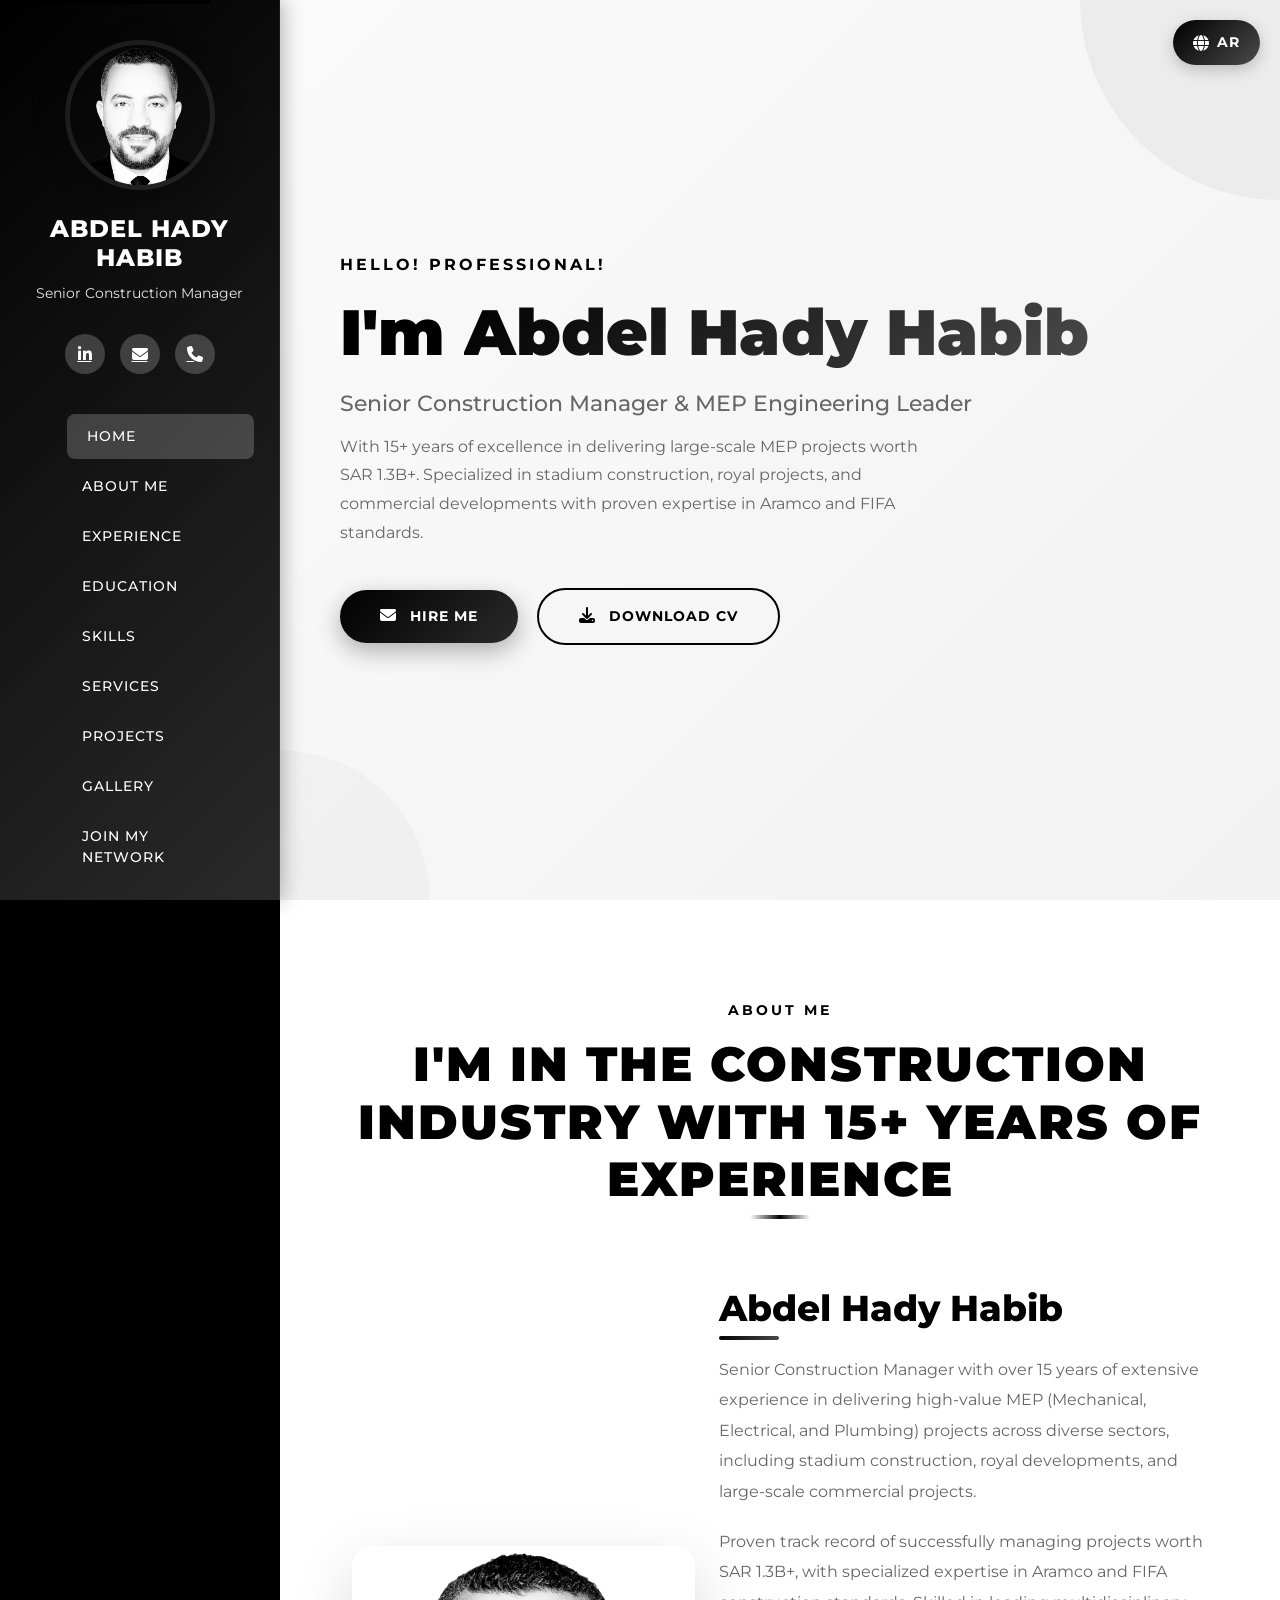
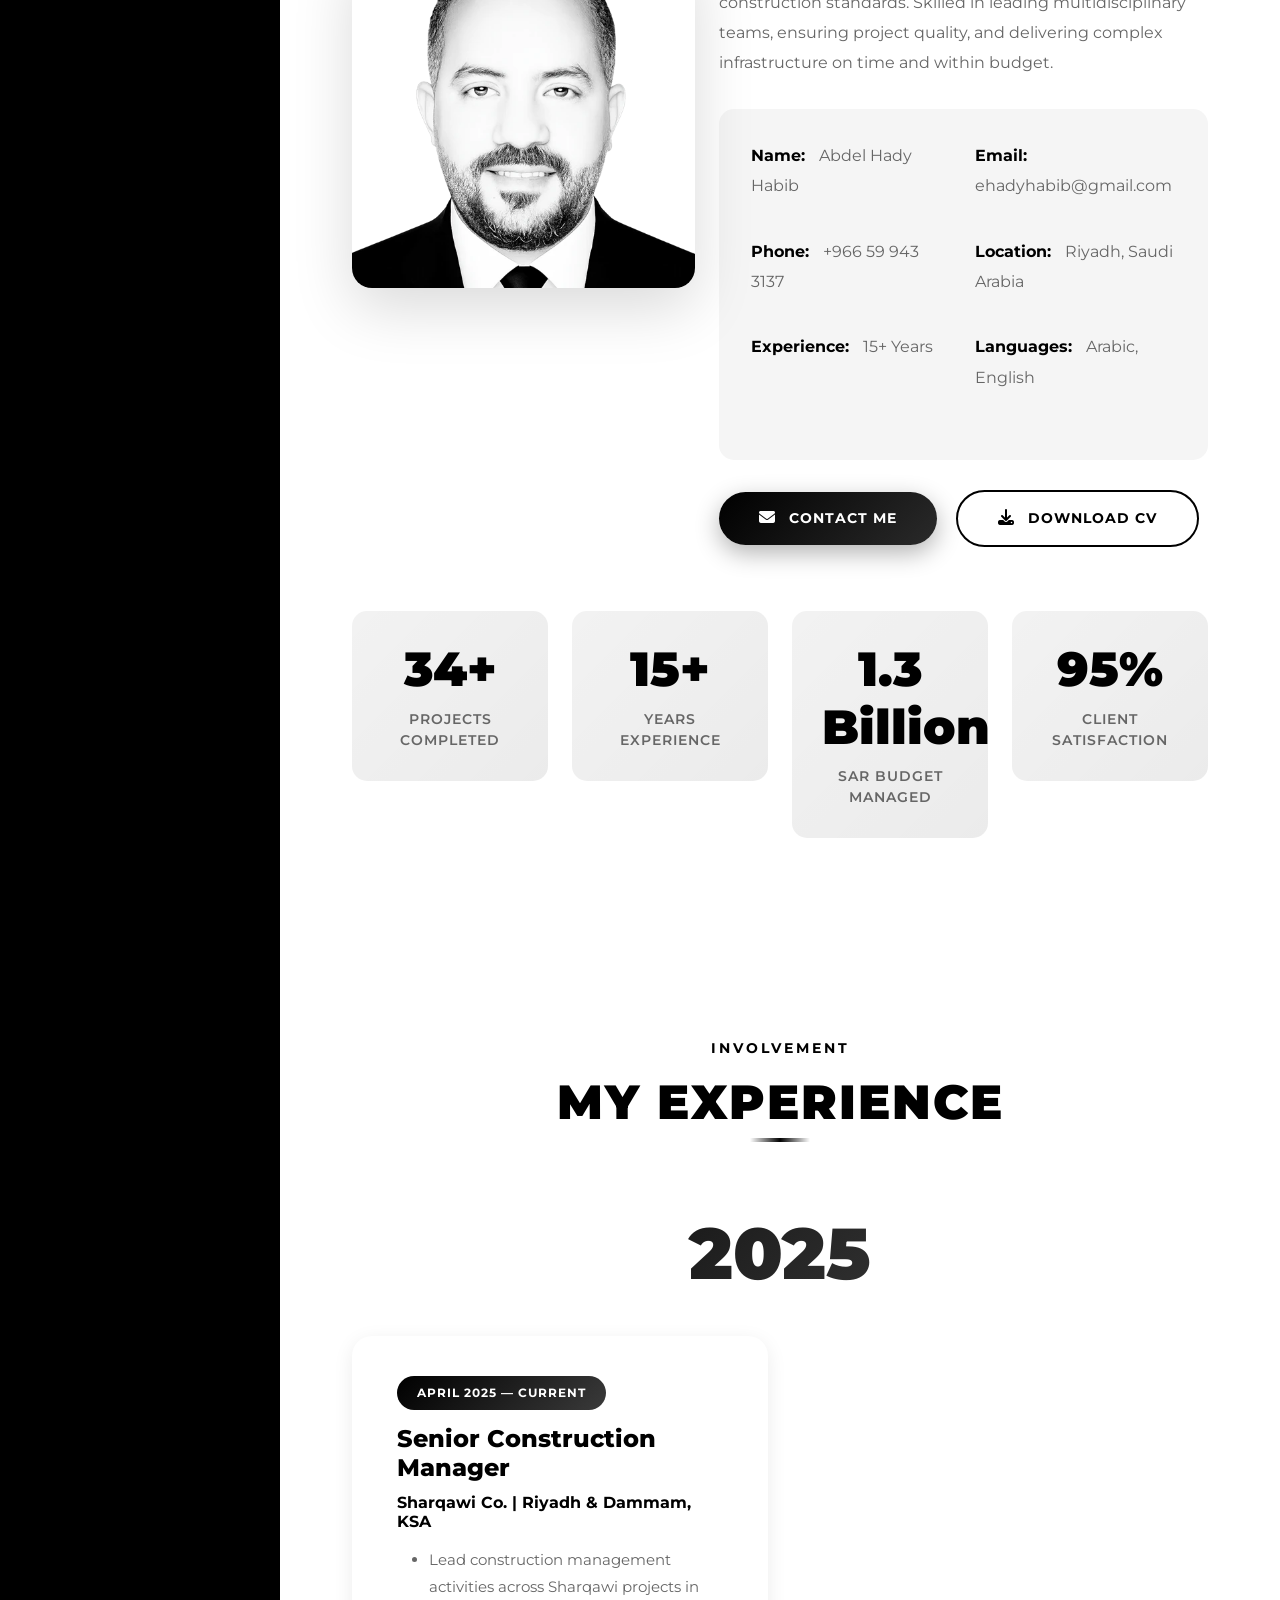
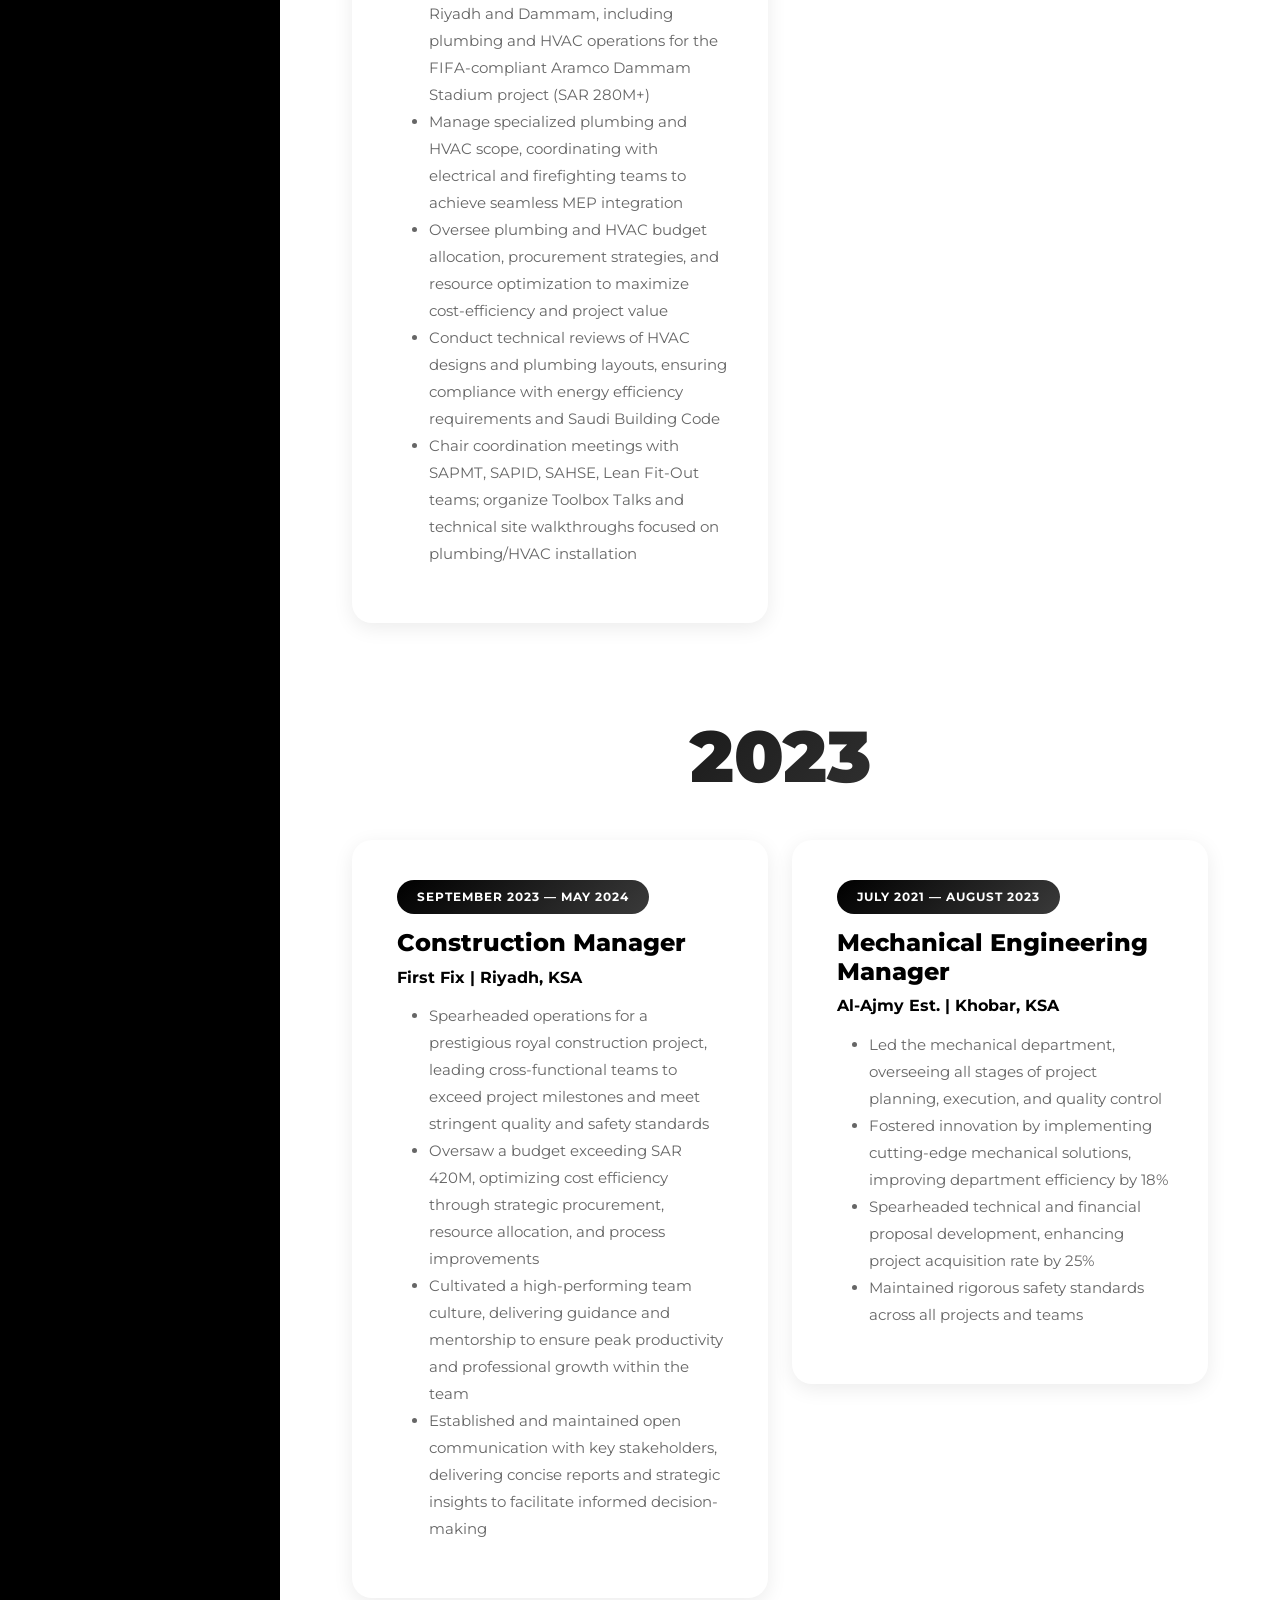
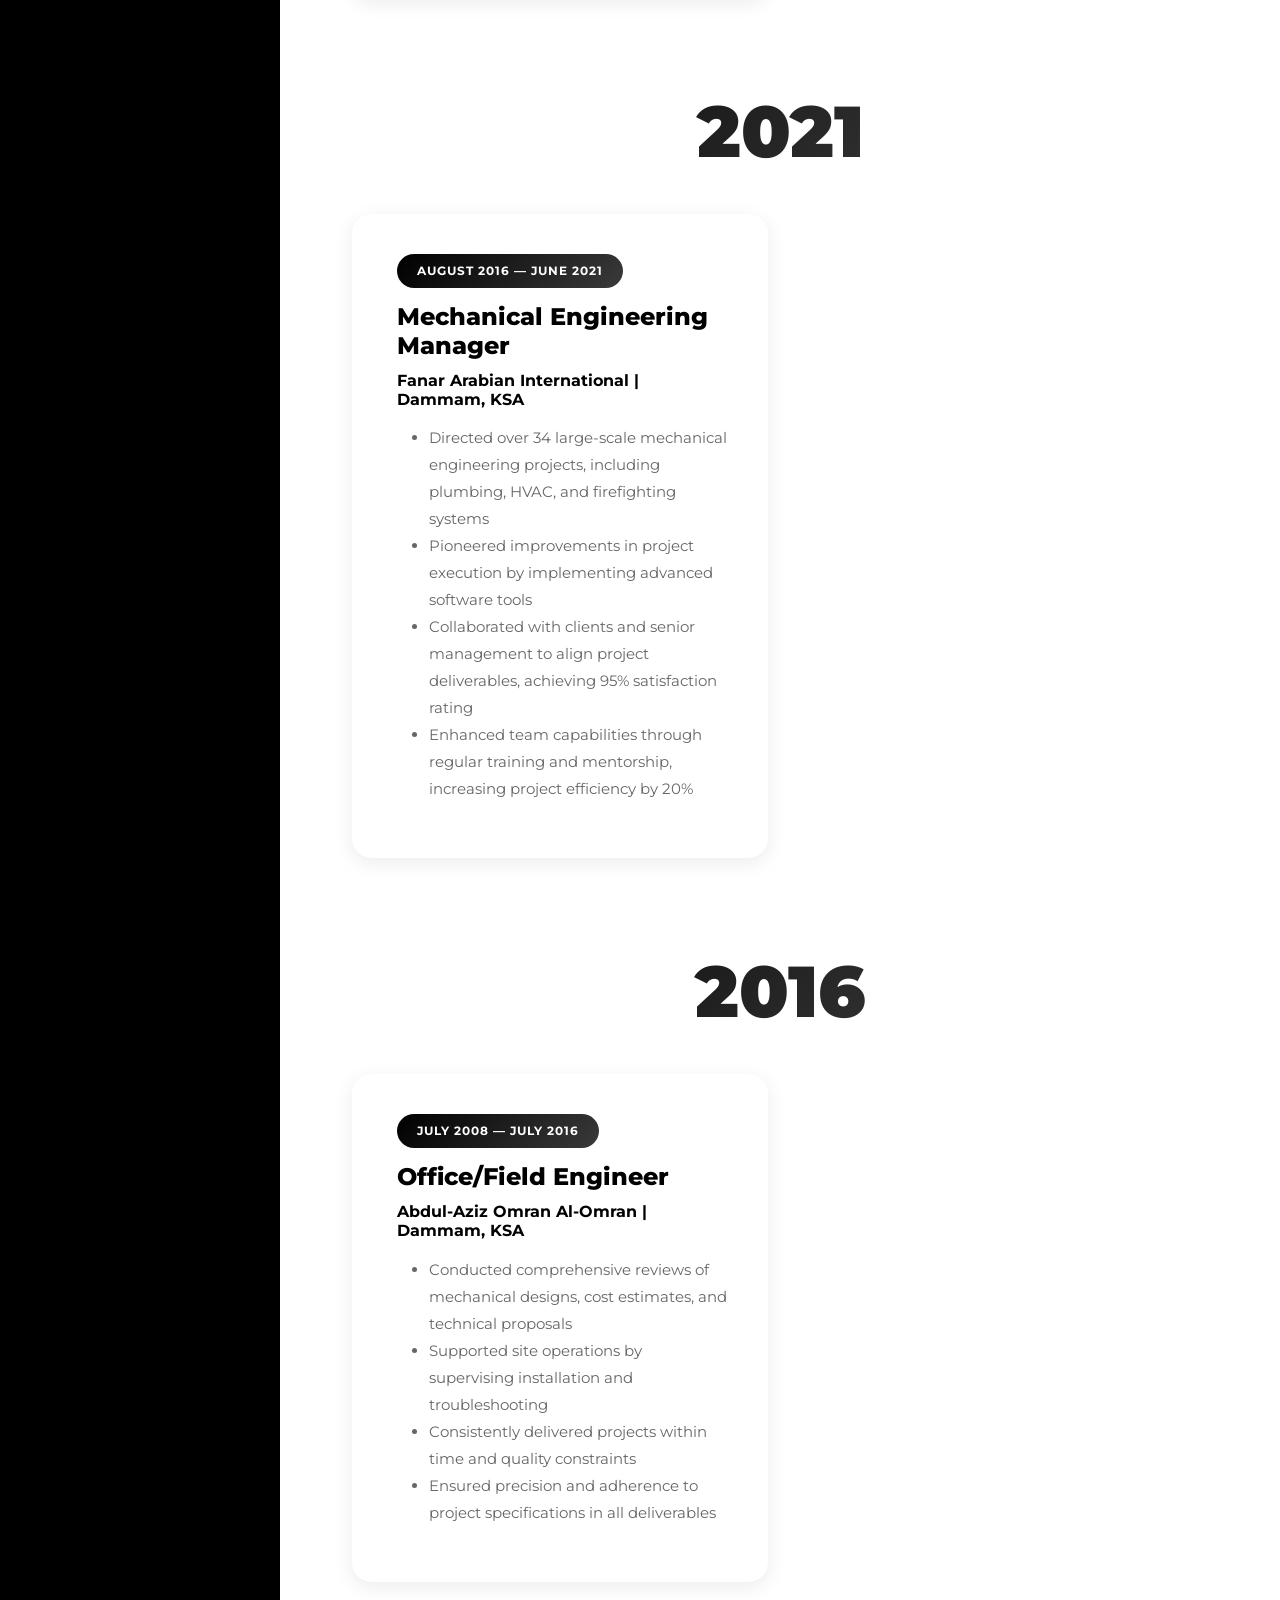
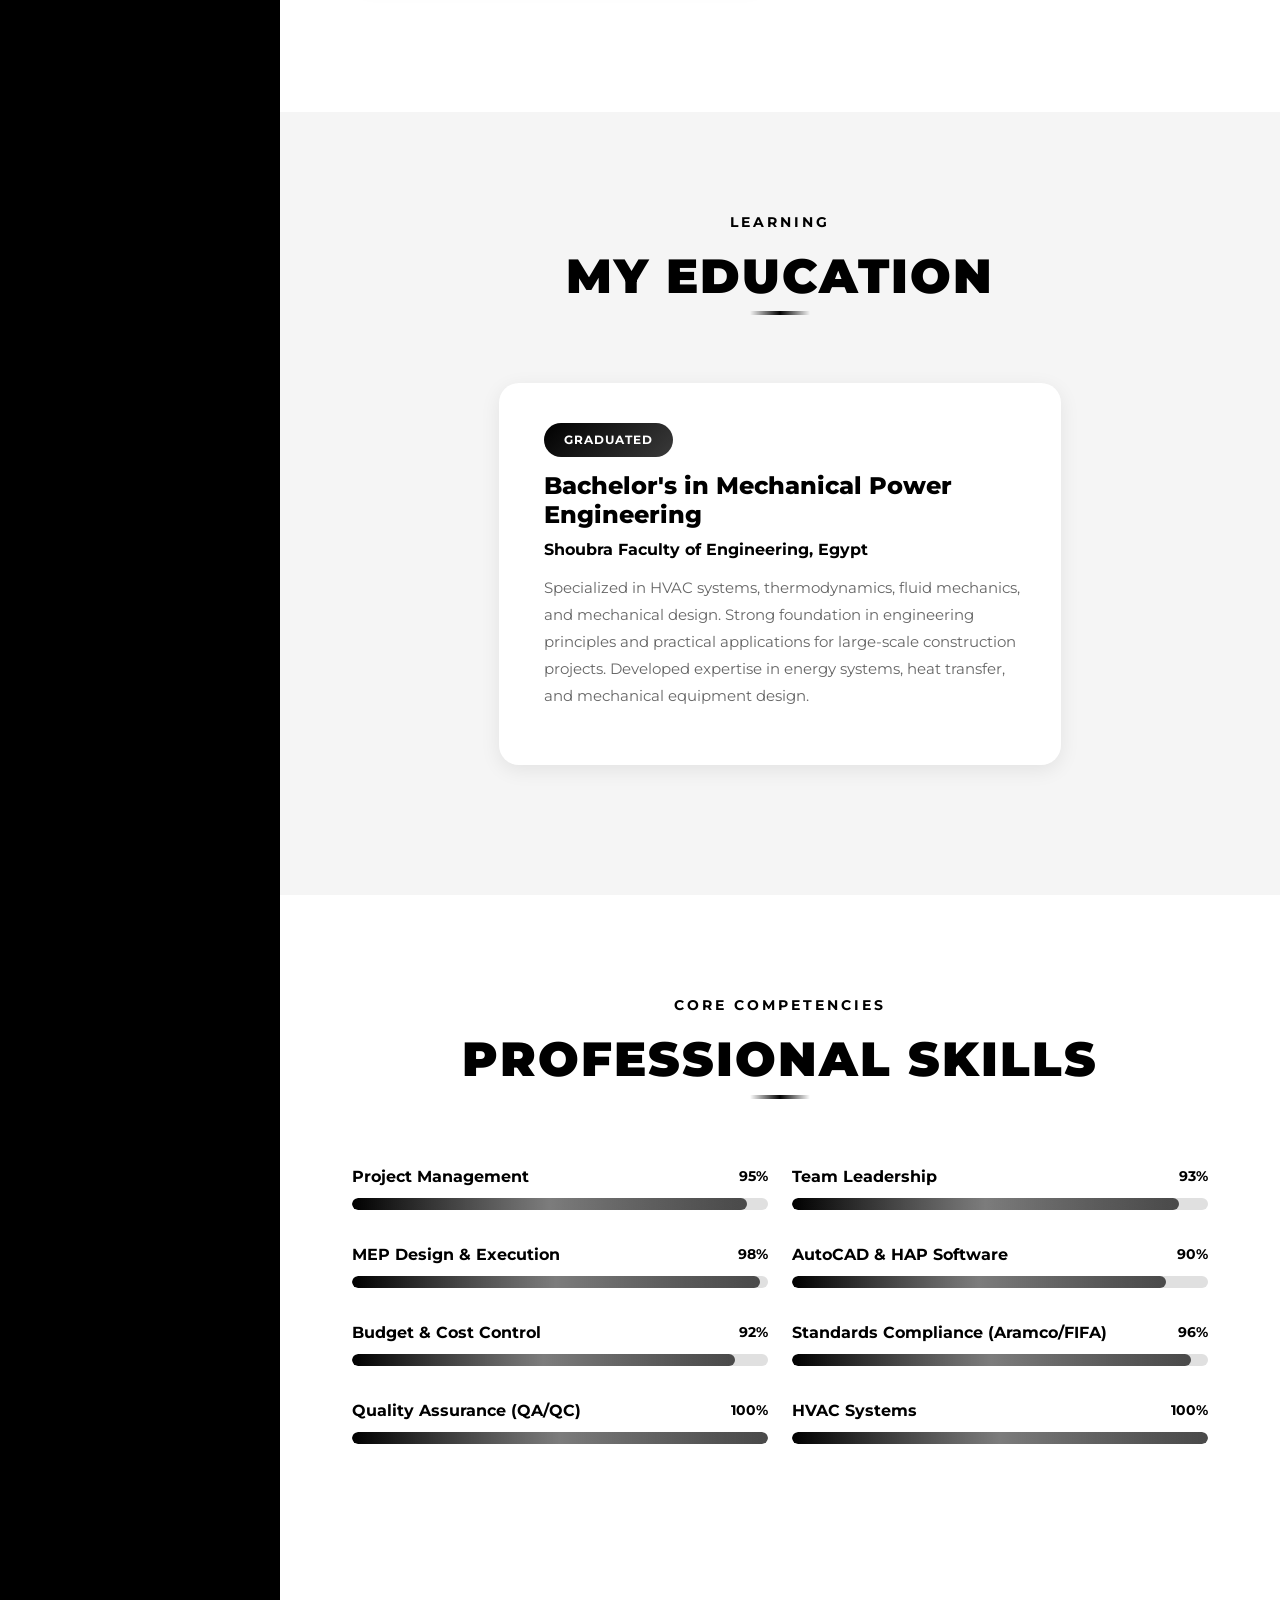
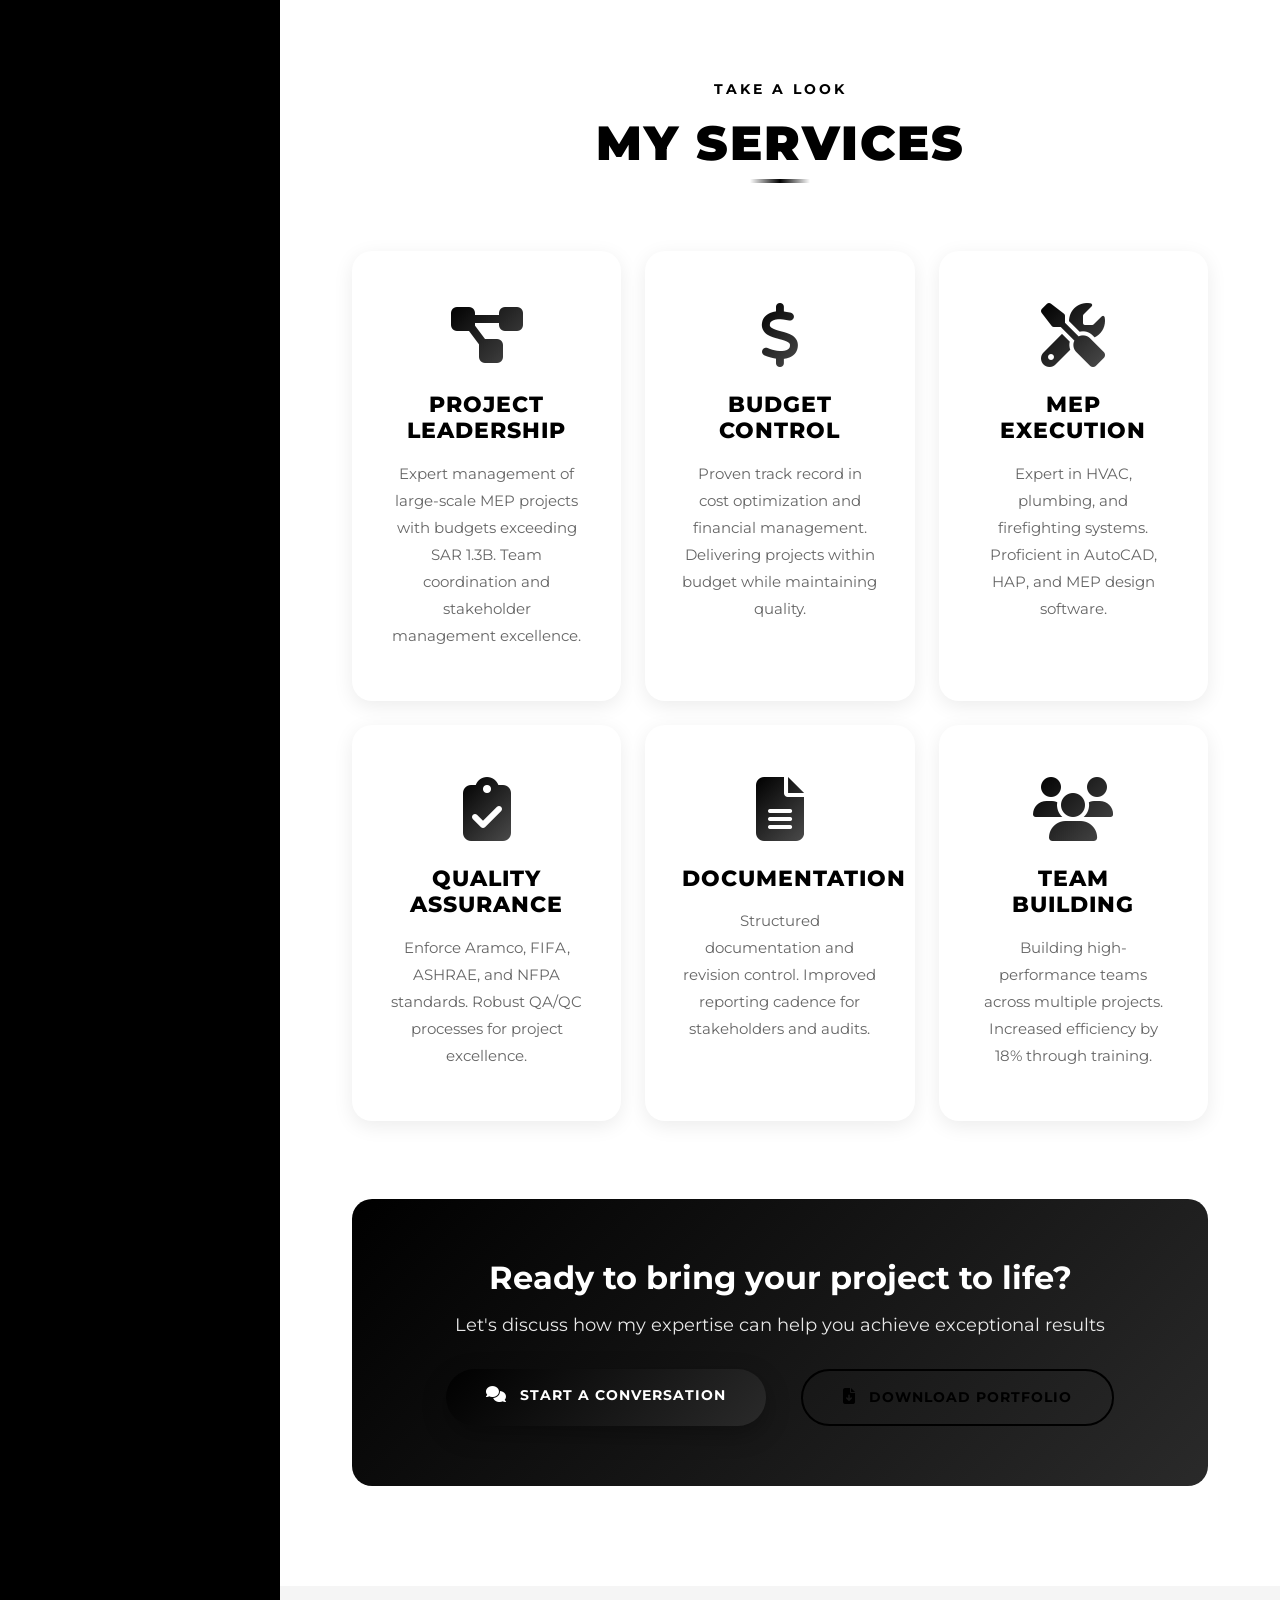
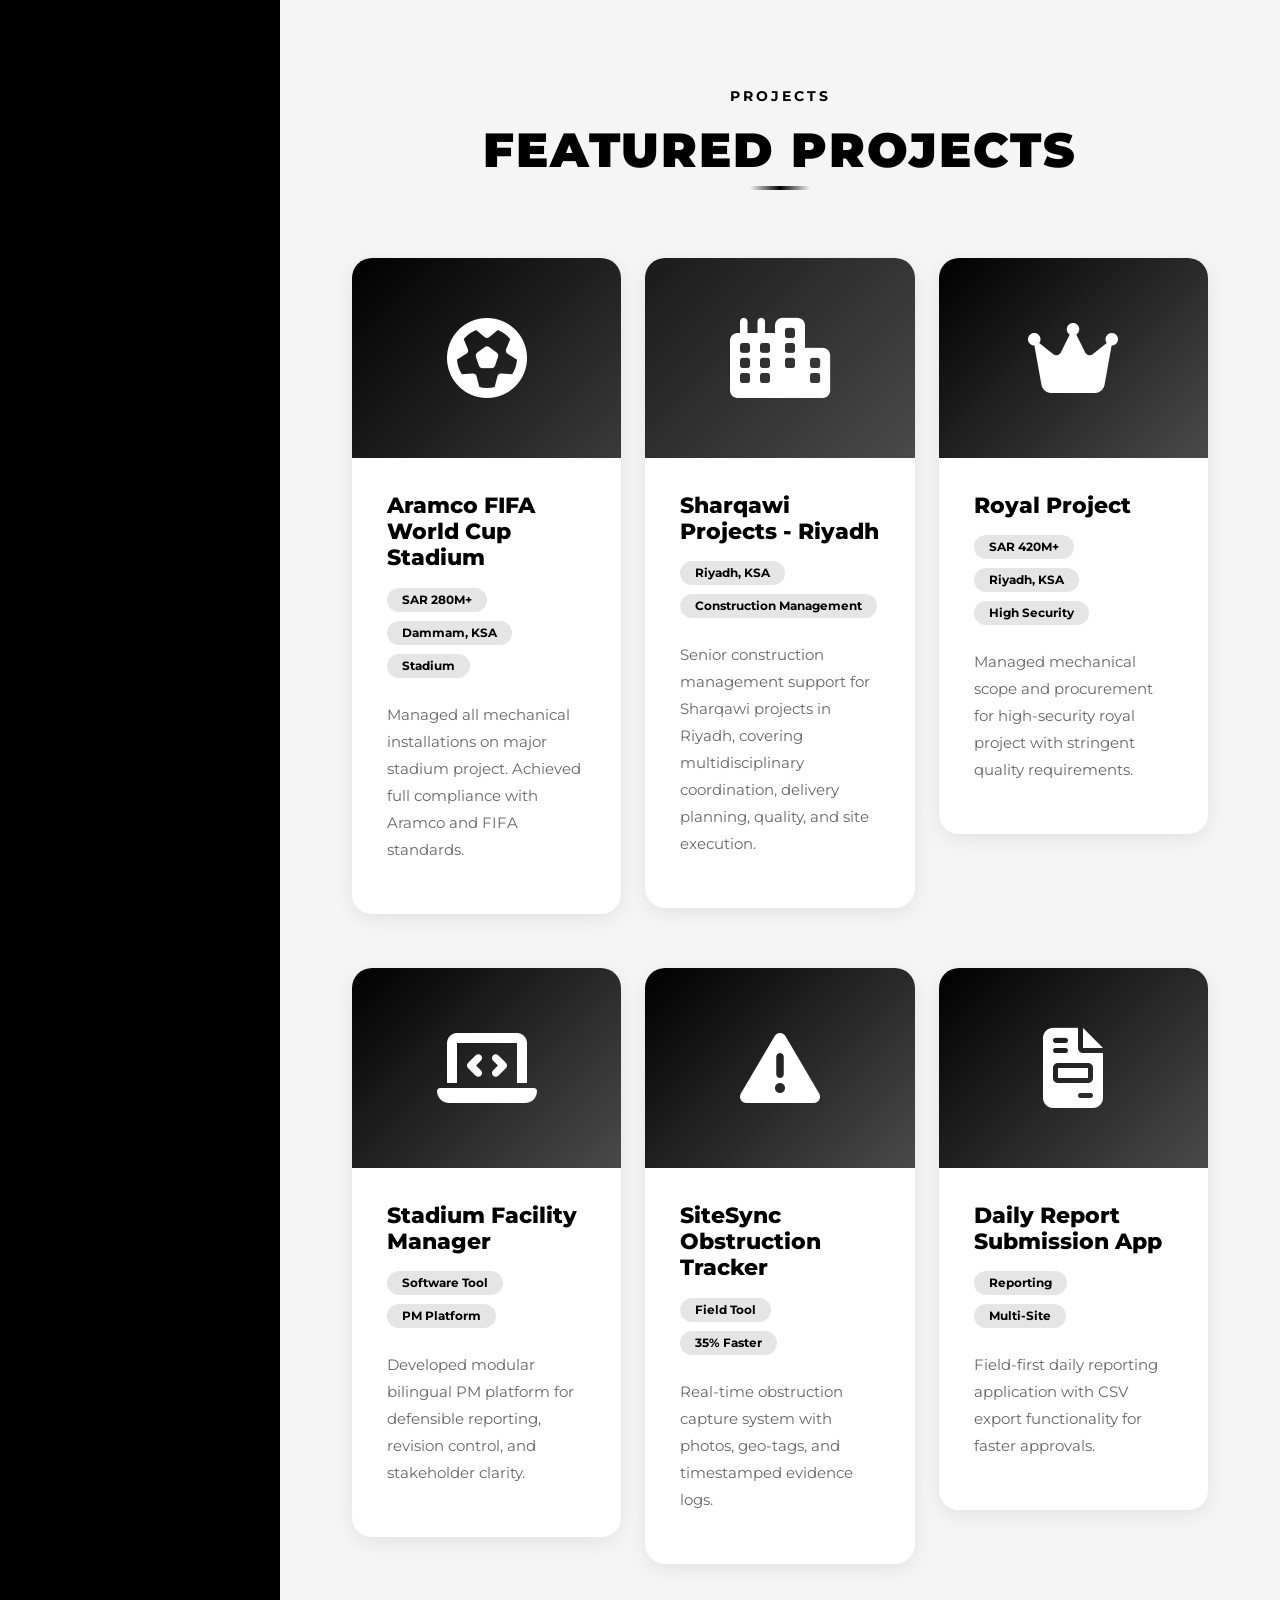
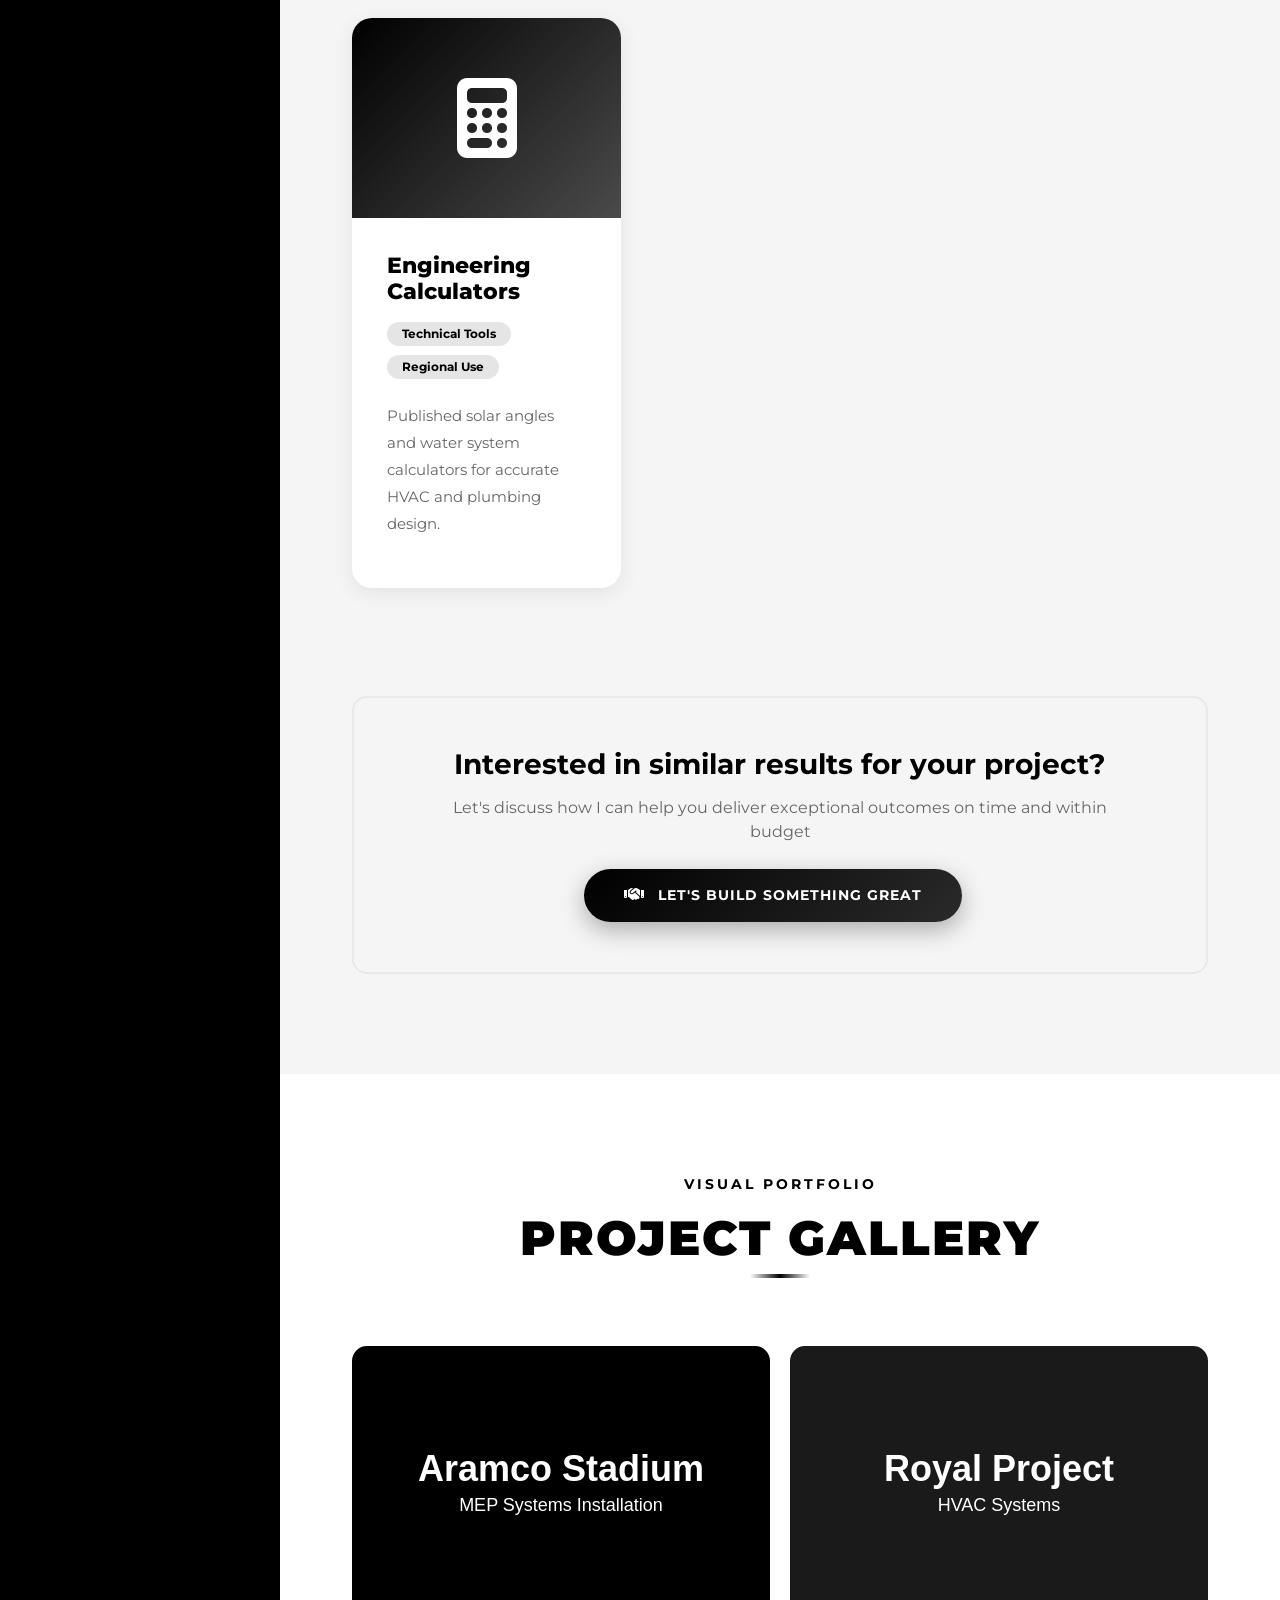
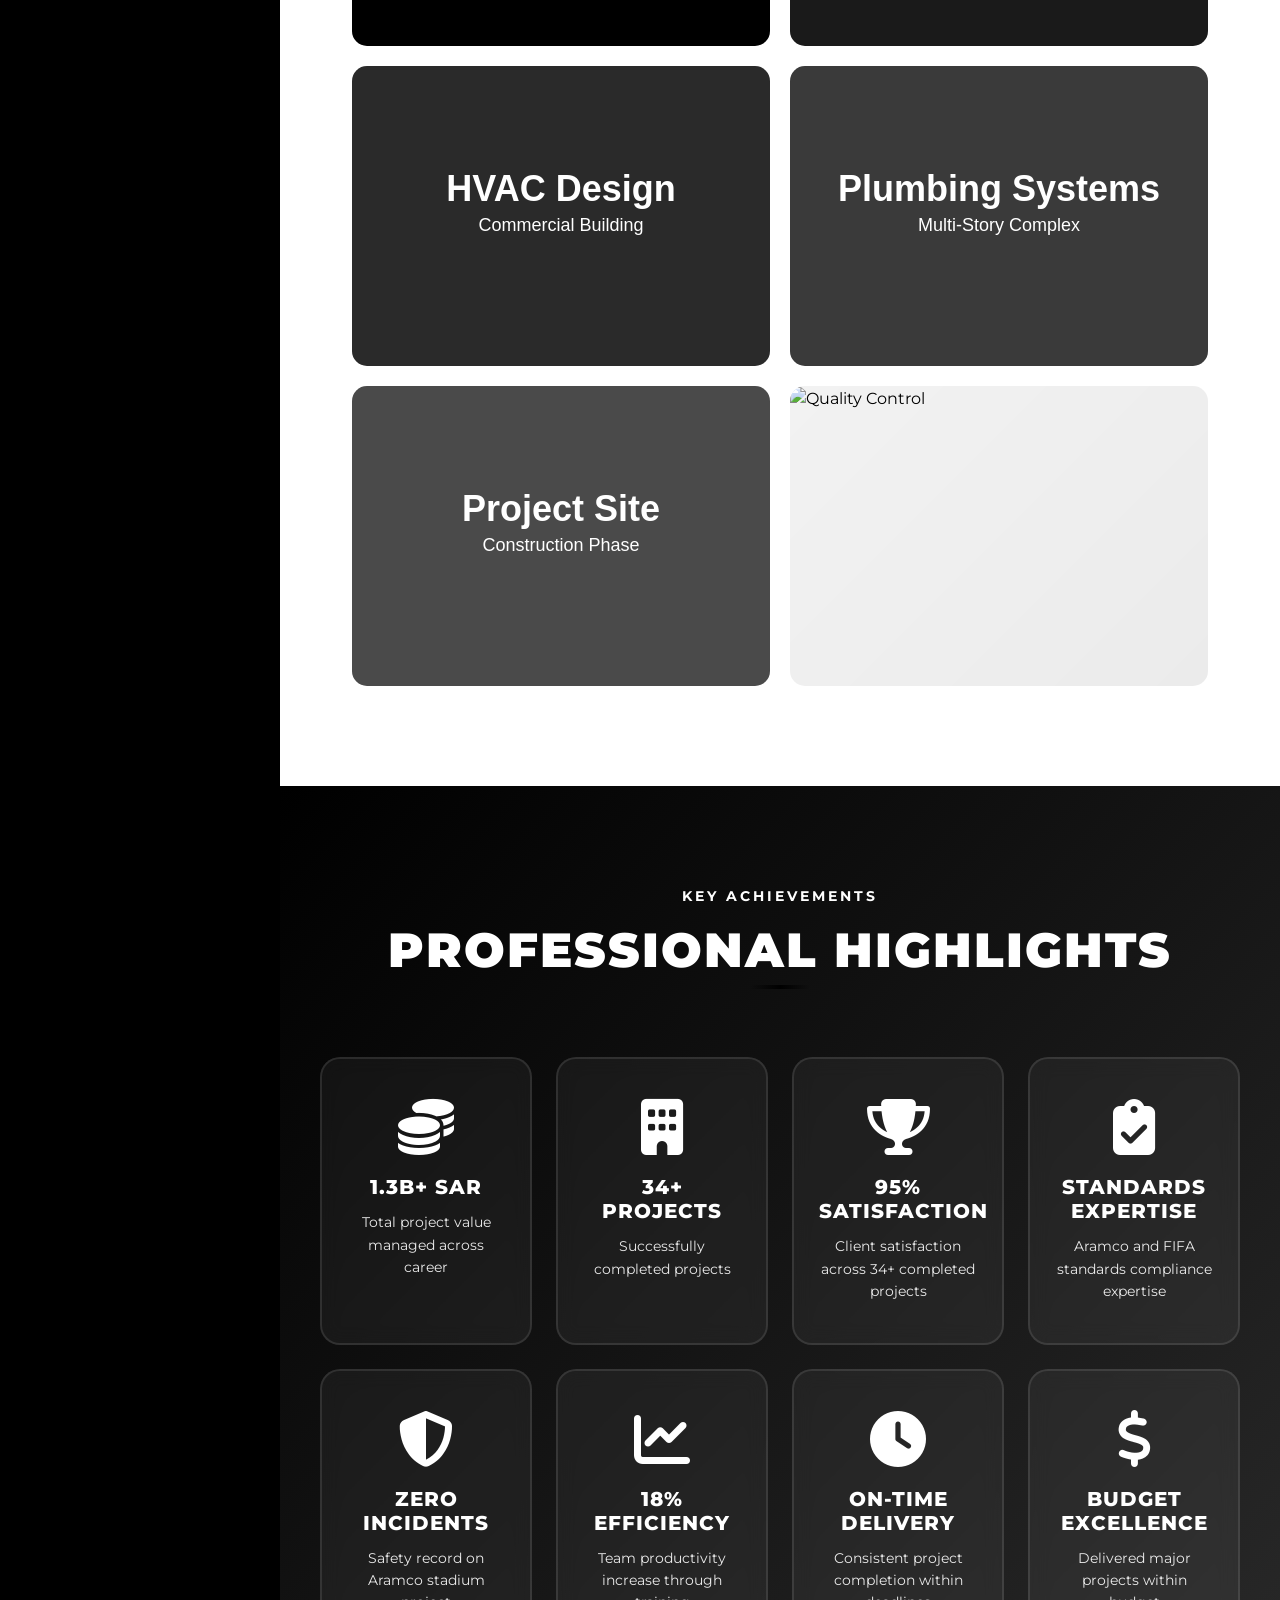
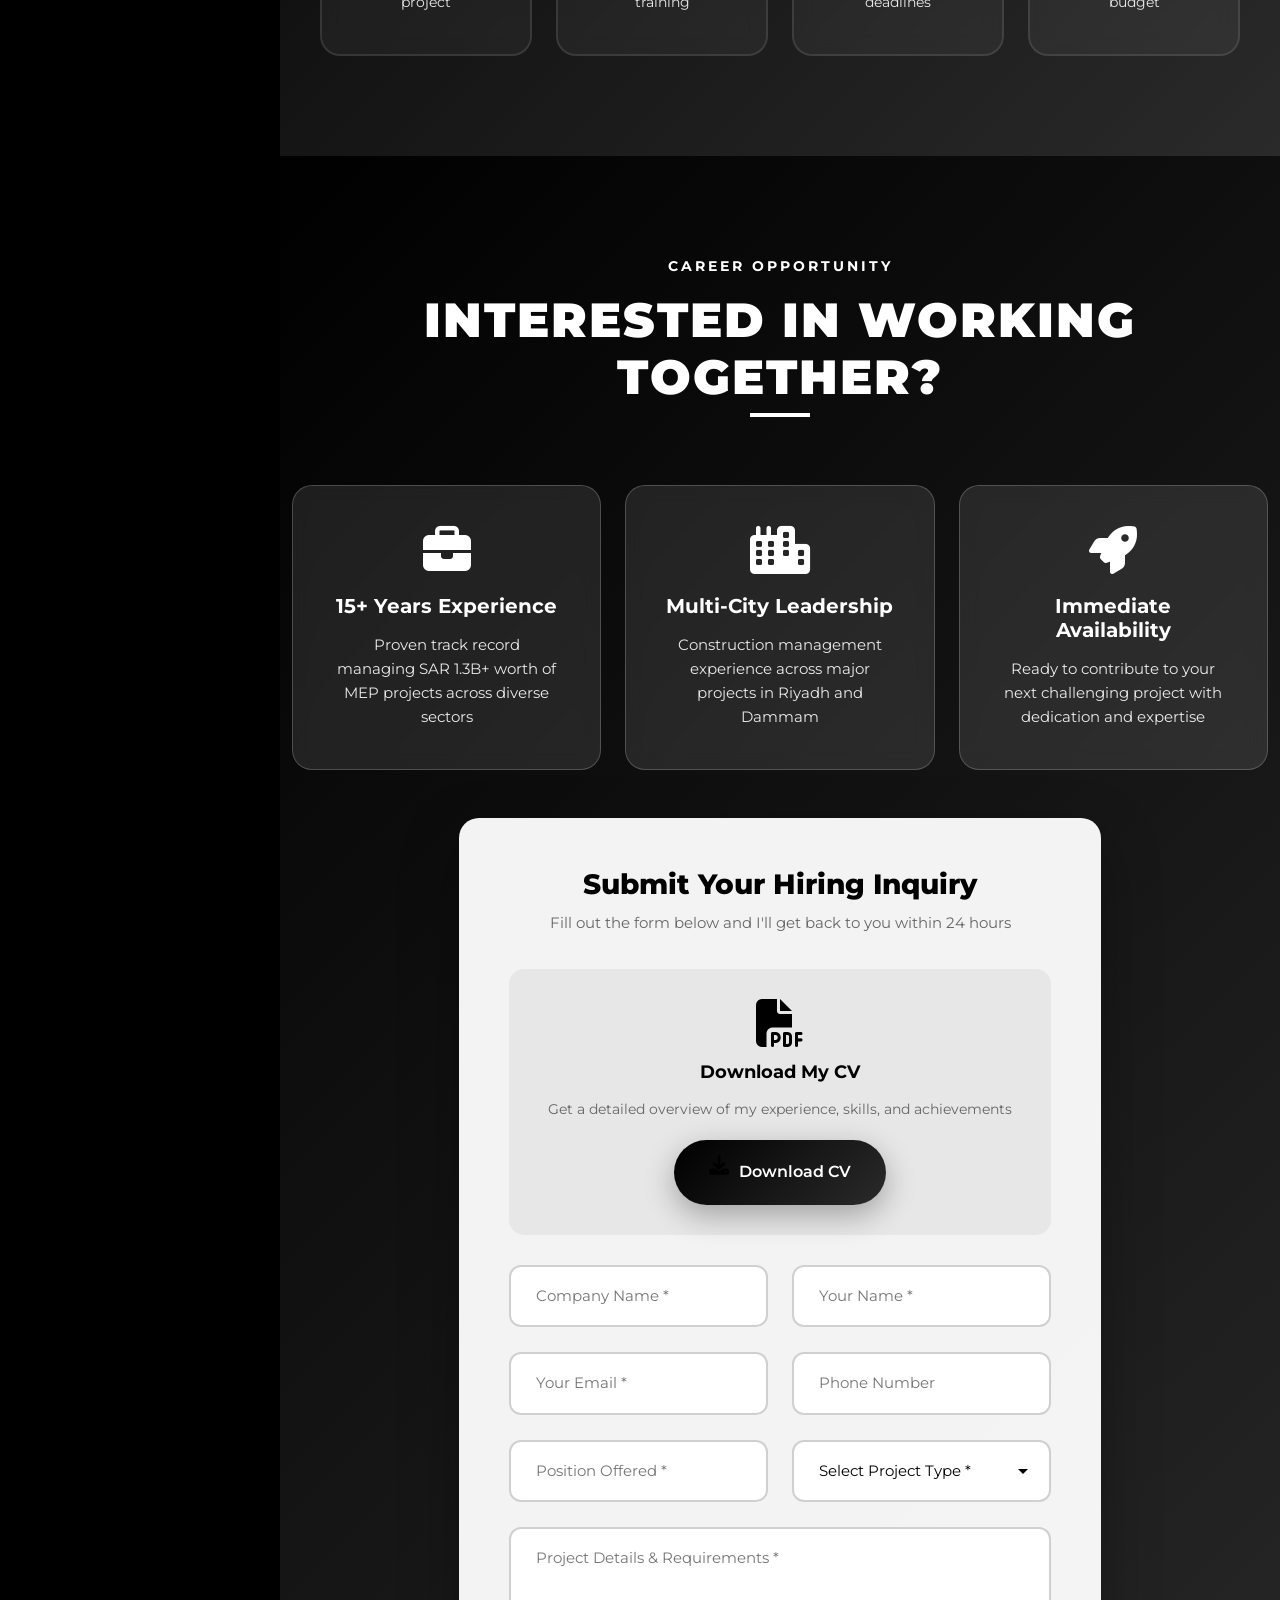
==== commit 98c10697: "feat(content): update portfolio profile and projects" ====
--- a/index.html
+++ b/index.html
@@ -6,7 +6,7 @@
     <meta name="viewport" content="width=device-width, initial-scale=1.0">
     <title>Abdel Hady Habib - Senior Construction Manager Portfolio</title>
     <meta name="description"
-        content="Portfolio of Abdel Hady Habib - Senior Construction Manager & MEP Engineering Leader with 14+ years experience managing SAR 700M+ projects in Saudi Arabia">
+        content="Portfolio of Abdel Hady Habib - Senior Construction Manager & MEP Engineering Leader with 15+ years of experience managing SAR 1.3B+ projects in Saudi Arabia">
     <meta name="keywords"
         content="Construction Manager, MEP Engineer, Project Management, Saudi Arabia, Aramco, Stadium Construction, HVAC Systems">
     <meta name="author" content="Abdel Hady Habib">
@@ -29,7 +29,7 @@
     <!-- Open Graph Meta Tags -->
     <meta property="og:title" content="Abdel Hady Habib - Senior Construction Manager">
     <meta property="og:description"
-        content="14+ years experience in MEP project management. Delivered SAR 700M+ worth of projects.">
+        content="15+ years of experience in MEP project management. Managed SAR 1.3B+ worth of projects.">
     <meta property="og:type" content="website">
     <meta property="og:url" content="https://ehady.co/">
     <meta property="og:image" content="https://ehady.co/facephoto.png">
@@ -39,7 +39,7 @@
     <!-- Twitter Card Meta Tags -->
     <meta name="twitter:card" content="summary_large_image">
     <meta name="twitter:title" content="Abdel Hady Habib - Senior Construction Manager">
-    <meta name="twitter:description" content="14+ years experience in MEP project management. Delivered SAR 700M+ worth of projects.">
+    <meta name="twitter:description" content="15+ years of experience in MEP project management. Managed SAR 1.3B+ worth of projects.">
     <meta name="twitter:image" content="https://ehady.co/facephoto.png">
 
     <!-- Favicon -->
@@ -59,14 +59,14 @@
         "@type": "Person",
         "name": "Abdel Hady Habib",
         "jobTitle": "Senior Construction Manager",
-        "description": "MEP Engineering Leader with 14+ years experience managing SAR 700M+ projects",
+        "description": "MEP Engineering Leader with 15+ years of experience managing SAR 1.3B+ projects",
         "url": "https://ehady.co",
         "image": "https://ehady.co/facephoto.png",
         "email": "ehadyhabib@gmail.com",
         "telephone": "+966599433137",
         "address": {
             "@type": "PostalAddress",
-            "addressLocality": "Dammam",
+            "addressLocality": "Riyadh",
             "addressCountry": "SA"
         },
         "sameAs": [
@@ -1483,6 +1483,571 @@
             font-weight: 600;
         }
 
+        /* Work With Me Section */
+        .work-section {
+            background: linear-gradient(135deg, #000000 0%, #2a2a2a 100%);
+            color: #ffffff;
+            padding: 100px 0;
+        }
+
+        .work-section .section-title span,
+        .work-section .section-title h2 {
+            color: #ffffff;
+        }
+
+        .work-section .section-title h2::after {
+            background: #ffffff;
+        }
+
+        .work-highlight-box {
+            background: rgba(255, 255, 255, 0.1);
+            backdrop-filter: blur(10px);
+            padding: 40px;
+            border-radius: 20px;
+            border: 1px solid rgba(255, 255, 255, 0.2);
+            text-align: center;
+            transition: all 0.4s ease;
+            height: 100%;
+        }
+
+        .work-highlight-box:hover {
+            background: rgba(255, 255, 255, 0.15);
+            transform: translateY(-5px);
+            box-shadow: 0 15px 40px rgba(0, 0, 0, 0.3);
+        }
+
+        .work-highlight-box i {
+            font-size: 48px;
+            color: #ffffff;
+            margin-bottom: 20px;
+        }
+
+        .work-highlight-box h4 {
+            font-size: 20px;
+            font-weight: 700;
+            color: #ffffff;
+            margin-bottom: 15px;
+        }
+
+        .work-highlight-box p {
+            font-size: 15px;
+            color: rgba(255, 255, 255, 0.9);
+            margin: 0;
+            line-height: 1.6;
+        }
+
+        .hiring-form {
+            background: rgba(255, 255, 255, 0.95);
+            padding: 50px;
+            border-radius: 20px;
+            box-shadow: 0 20px 60px rgba(0, 0, 0, 0.3);
+        }
+
+        .hiring-form h3 {
+            color: #000000;
+            font-size: 28px;
+            font-weight: 800;
+            margin-bottom: 10px;
+            text-align: center;
+        }
+
+        .hiring-form .form-subtitle {
+            color: #666;
+            font-size: 15px;
+            text-align: center;
+            margin-bottom: 35px;
+        }
+
+        .form-privacy-note {
+            color: #666666;
+            font-size: 12px;
+            line-height: 1.6;
+            margin: 0 0 20px;
+            text-align: center;
+        }
+
+        .hiring-form input,
+        .hiring-form textarea,
+        .hiring-form select {
+            width: 100%;
+            padding: 18px 25px;
+            margin-bottom: 25px;
+            border: 2px solid #d0d0d0;
+            border-radius: 12px;
+            font-family: 'Montserrat', sans-serif;
+            font-size: 15px;
+            transition: all 0.3s ease;
+            background: #ffffff;
+            color: #000000;
+        }
+
+        .hiring-form input:focus,
+        .hiring-form textarea:focus,
+        .hiring-form select:focus {
+            outline: none;
+            border-color: #000000;
+            box-shadow: 0 0 0 4px rgba(0, 0, 0, 0.1);
+        }
+
+        .hiring-form textarea {
+            min-height: 150px;
+            resize: vertical;
+        }
+
+        .hiring-form select {
+            cursor: pointer;
+            appearance: none;
+            background-image: url("data:image/svg+xml,%3Csvg xmlns='http://www.w3.org/2000/svg' width='12' height='12' viewBox='0 0 12 12'%3E%3Cpath fill='%23000' d='M6 9L1 4h10z'/%3E%3C/svg%3E");
+            background-repeat: no-repeat;
+            background-position: right 20px center;
+            padding-right: 50px;
+        }
+
+        .cv-download-box {
+            background: rgba(0, 0, 0, 0.05);
+            padding: 30px;
+            border-radius: 15px;
+            text-align: center;
+            margin-bottom: 30px;
+        }
+
+        .cv-download-box i {
+            font-size: 48px;
+            color: #000000;
+            margin-bottom: 15px;
+        }
+
+        .cv-download-box h4 {
+            font-size: 18px;
+            font-weight: 700;
+            color: #000000;
+            margin-bottom: 15px;
+        }
+
+        .cv-download-box p {
+            font-size: 14px;
+            color: #666;
+            margin-bottom: 20px;
+        }
+
+        .btn-download-cv {
+            display: inline-flex;
+            align-items: center;
+            gap: 10px;
+            padding: 15px 35px;
+            background: linear-gradient(135deg, #000000 0%, #2a2a2a 100%);
+            color: #ffffff;
+            font-size: 16px;
+            font-weight: 600;
+            text-decoration: none;
+            border-radius: 50px;
+            box-shadow: 0 10px 30px rgba(0, 0, 0, 0.3);
+            transition: all 0.4s ease;
+            border: none;
+            cursor: pointer;
+        }
+
+        .btn-download-cv:hover {
+            background: linear-gradient(135deg, #1a1a1a 0%, #3a3a3a 100%);
+            color: #ffffff;
+            transform: translateY(-3px);
+            box-shadow: 0 15px 40px rgba(0, 0, 0, 0.4);
+        }
+
+        .btn-download-cv i {
+            font-size: 20px;
+        }
+
+        /* Work With Me Section */
+        .work-section {
+            background: linear-gradient(135deg, #000000 0%, #2a2a2a 100%);
+            color: #ffffff;
+            padding: 100px 0;
+        }
+
+        .work-section .section-title span,
+        .work-section .section-title h2 {
+            color: #ffffff;
+        }
+
+        .work-section .section-title h2::after {
+            background: #ffffff;
+        }
+
+        .work-highlight-box {
+            background: rgba(255, 255, 255, 0.1);
+            backdrop-filter: blur(10px);
+            padding: 40px;
+            border-radius: 20px;
+            border: 1px solid rgba(255, 255, 255, 0.2);
+            text-align: center;
+            transition: all 0.4s ease;
+            height: 100%;
+        }
+
+        .work-highlight-box:hover {
+            background: rgba(255, 255, 255, 0.15);
+            transform: translateY(-5px);
+            box-shadow: 0 15px 40px rgba(0, 0, 0, 0.3);
+        }
+
+        .work-highlight-box i {
+            font-size: 48px;
+            color: #ffffff;
+            margin-bottom: 20px;
+        }
+
+        .work-highlight-box h4 {
+            font-size: 20px;
+            font-weight: 700;
+            color: #ffffff;
+            margin-bottom: 15px;
+        }
+
+        .work-highlight-box p {
+            font-size: 15px;
+            color: rgba(255, 255, 255, 0.9);
+            margin: 0;
+            line-height: 1.6;
+        }
+
+        .hiring-form {
+            background: rgba(255, 255, 255, 0.95);
+            padding: 50px;
+            border-radius: 20px;
+            box-shadow: 0 20px 60px rgba(0, 0, 0, 0.3);
+        }
+
+        .hiring-form h3 {
+            color: #000000;
+            font-size: 28px;
+            font-weight: 800;
+            margin-bottom: 10px;
+            text-align: center;
+        }
+
+        .hiring-form .form-subtitle {
+            color: #666;
+            font-size: 15px;
+            text-align: center;
+            margin-bottom: 35px;
+        }
+
+        .hiring-form input,
+        .hiring-form textarea,
+        .hiring-form select {
+            width: 100%;
+            padding: 18px 25px;
+            margin-bottom: 25px;
+            border: 2px solid #d0d0d0;
+            border-radius: 12px;
+            font-family: 'Montserrat', sans-serif;
+            font-size: 15px;
+            transition: all 0.3s ease;
+            background: #ffffff;
+            color: #000000;
+        }
+
+        .hiring-form input:focus,
+        .hiring-form textarea:focus,
+        .hiring-form select:focus {
+            outline: none;
+            border-color: #000000;
+            box-shadow: 0 0 0 4px rgba(0, 0, 0, 0.1);
+        }
+
+        .hiring-form textarea {
+            min-height: 150px;
+            resize: vertical;
+        }
+
+        .hiring-form select {
+            cursor: pointer;
+            appearance: none;
+            background-image: url("data:image/svg+xml,%3Csvg xmlns='http://www.w3.org/2000/svg' width='12' height='12' viewBox='0 0 12 12'%3E%3Cpath fill='%23000' d='M6 9L1 4h10z'/%3E%3C/svg%3E");
+            background-repeat: no-repeat;
+            background-position: right 20px center;
+            padding-right: 50px;
+        }
+
+        .cv-download-box {
+            background: rgba(0, 0, 0, 0.05);
+            padding: 30px;
+            border-radius: 15px;
+            text-align: center;
+            margin-bottom: 30px;
+        }
+
+        .cv-download-box i {
+            font-size: 48px;
+            color: #000000;
+            margin-bottom: 15px;
+        }
+
+        .cv-download-box h4 {
+            font-size: 18px;
+            font-weight: 700;
+            color: #000000;
+            margin-bottom: 15px;
+        }
+
+        .cv-download-box p {
+            font-size: 14px;
+            color: #666;
+            margin-bottom: 20px;
+        }
+
+        .btn-download-cv {
+            display: inline-flex;
+            align-items: center;
+            gap: 10px;
+            padding: 15px 35px;
+            background: linear-gradient(135deg, #000000 0%, #2a2a2a 100%);
+            color: #ffffff;
+            font-size: 16px;
+            font-weight: 600;
+            text-decoration: none;
+            border-radius: 50px;
+            box-shadow: 0 10px 30px rgba(0, 0, 0, 0.3);
+            transition: all 0.4s ease;
+            border: none;
+            cursor: pointer;
+        }
+
+        .btn-download-cv:hover {
+            background: linear-gradient(135deg, #1a1a1a 0%, #3a3a3a 100%);
+            color: #ffffff;
+            transform: translateY(-3px);
+            box-shadow: 0 15px 40px rgba(0, 0, 0, 0.4);
+        }
+
+        .btn-download-cv i {
+            font-size: 20px;
+        }
+
+        /* Join My Network Section */
+        .network-section {
+            background: linear-gradient(135deg, #f5f5f5 0%, #e8e8e8 100%);
+            padding: 100px 0;
+            position: relative;
+        }
+
+        .network-section .section-title span {
+            color: #000000;
+        }
+
+        .network-section .section-title h2 {
+            color: #000000;
+        }
+
+        .network-benefits {
+            margin-bottom: 50px;
+        }
+
+        .benefit-card {
+            background: #ffffff;
+            padding: 40px 30px;
+            border-radius: 20px;
+            text-align: center;
+            transition: all 0.4s ease;
+            box-shadow: 0 5px 20px rgba(0, 0, 0, 0.08);
+            height: 100%;
+            border: 2px solid transparent;
+        }
+
+        .benefit-card:hover {
+            transform: translateY(-10px);
+            box-shadow: 0 15px 40px rgba(0, 0, 0, 0.15);
+            border-color: #000000;
+        }
+
+        .benefit-card i {
+            font-size: 48px;
+            background: linear-gradient(135deg, #000000 0%, #4a4a4a 100%);
+            -webkit-background-clip: text;
+            -webkit-text-fill-color: transparent;
+            margin-bottom: 20px;
+            display: block;
+        }
+
+        .benefit-card h4 {
+            font-size: 20px;
+            font-weight: 700;
+            margin-bottom: 15px;
+            color: #000000;
+        }
+
+        .benefit-card p {
+            color: #666666;
+            font-size: 15px;
+            line-height: 1.6;
+            margin: 0;
+        }
+
+        .cv-submission-form {
+            background: #ffffff;
+            padding: 50px;
+            border-radius: 20px;
+            box-shadow: 0 20px 60px rgba(0, 0, 0, 0.15);
+        }
+
+        .cv-submission-form h3 {
+            font-size: 28px;
+            font-weight: 700;
+            margin-bottom: 10px;
+            color: #000000;
+        }
+
+        .cv-submission-form .form-subtitle {
+            color: #666666;
+            margin-bottom: 30px;
+            font-size: 15px;
+        }
+
+        .cv-submission-form .form-group {
+            margin-bottom: 20px;
+        }
+
+        .cv-submission-form label {
+            display: block;
+            font-weight: 600;
+            margin-bottom: 8px;
+            color: #000000;
+            font-size: 14px;
+        }
+
+        .cv-submission-form input,
+        .cv-submission-form select,
+        .cv-submission-form textarea {
+            width: 100%;
+            padding: 15px 20px;
+            border: 2px solid #d0d0d0;
+            border-radius: 10px;
+            font-size: 15px;
+            transition: all 0.3s ease;
+            background: #ffffff;
+            color: #000000;
+        }
+
+        .cv-submission-form input:focus,
+        .cv-submission-form select:focus,
+        .cv-submission-form textarea:focus {
+            border-color: #000000;
+            outline: none;
+            box-shadow: 0 0 0 3px rgba(0, 0, 0, 0.1);
+        }
+
+        .cv-submission-form textarea {
+            resize: vertical;
+            min-height: 120px;
+        }
+
+        .file-upload-wrapper {
+            position: relative;
+            overflow: hidden;
+            display: inline-block;
+            width: 100%;
+        }
+
+        .file-upload-wrapper input[type=file] {
+            position: absolute;
+            left: -9999px;
+        }
+
+        .file-upload-label {
+            display: flex;
+            align-items: center;
+            justify-content: center;
+            padding: 20px;
+            border: 2px dashed #d0d0d0;
+            border-radius: 10px;
+            cursor: pointer;
+            transition: all 0.3s ease;
+            background: #f8f8f8;
+        }
+
+        .file-upload-label:hover {
+            border-color: #000000;
+            background: #f0f0f0;
+        }
+
+        .file-upload-label i {
+            font-size: 24px;
+            margin-right: 10px;
+            color: #666666;
+        }
+
+        .file-upload-label span {
+            color: #666666;
+            font-size: 15px;
+        }
+
+        .file-name-display {
+            margin-top: 10px;
+            padding: 10px 15px;
+            background: #e8f5e9;
+            border-radius: 8px;
+            color: #2e7d32;
+            font-size: 14px;
+            display: none;
+        }
+
+        .file-name-display i {
+            margin-right: 8px;
+        }
+
+        .form-row {
+            display: grid;
+            grid-template-columns: 1fr 1fr;
+            gap: 20px;
+        }
+
+        .btn-submit-cv {
+            background: linear-gradient(135deg, #000000 0%, #2a2a2a 100%);
+            color: #ffffff;
+            padding: 15px 40px;
+            border: none;
+            border-radius: 50px;
+            font-size: 16px;
+            font-weight: 600;
+            cursor: pointer;
+            transition: all 0.4s ease;
+            width: 100%;
+            margin-top: 10px;
+        }
+
+        .btn-submit-cv:hover {
+            transform: translateY(-3px);
+            box-shadow: 0 10px 30px rgba(0, 0, 0, 0.3);
+            background: linear-gradient(135deg, #2a2a2a 0%, #000000 100%);
+        }
+
+        .cv-form-success {
+            background: linear-gradient(135deg, #2e7d32 0%, #43a047 100%);
+            color: #ffffff;
+            padding: 40px;
+            border-radius: 20px;
+            text-align: center;
+            display: none;
+        }
+
+        .cv-form-success i {
+            font-size: 64px;
+            margin-bottom: 20px;
+            display: block;
+        }
+
+        .cv-form-success h3 {
+            font-size: 28px;
+            font-weight: 700;
+            margin-bottom: 15px;
+        }
+
+        .cv-form-success p {
+            font-size: 16px;
+            margin: 0;
+        }
+
         /* WhatsApp Button */
         .btn-whatsapp {
             display: inline-flex;
@@ -2383,6 +2948,7 @@
             justify-content: center;
             font-size: 20px;
             cursor: pointer;
+            border: none;
             z-index: 999;
             box-shadow: 0 5px 20px rgba(0, 0, 0, 0.4);
             transition: all 0.3s ease;
@@ -2519,8 +3085,8 @@
     </div>
 
     <!-- Mobile Menu Toggle -->
-    <button class="menu-toggle" onclick="toggleSidebar()">
-        <i class="fas fa-bars"></i>
+    <button class="menu-toggle" onclick="toggleSidebar()" aria-label="Open navigation menu" aria-controls="sidebar" aria-expanded="false">
+        <i class="fas fa-bars" aria-hidden="true"></i>
     </button>
 
     <!-- Language Toggle -->
@@ -2547,19 +3113,20 @@
             <a href="tel:+966599433137" aria-label="Call Me" data-tooltip="Call Me"><i class="fas fa-phone" aria-hidden="true"></i></a>
         </div>
 
+        <nav aria-label="Primary navigation">
         <ul class="nav-menu">
             <li><a href="#home" class="active" data-translate="home">Home</a></li>
             <li><a href="#about" data-translate="aboutMe">About Me</a></li>
             <li><a href="#experience" data-translate="experience">Experience</a></li>
             <li><a href="#education" data-translate="education">Education</a></li>
             <li><a href="#skills" data-translate="skills">Skills</a></li>
-            <li><a href="#certifications" data-translate="certifications">Certifications</a></li>
             <li><a href="#services" data-translate="services">Services</a></li>
             <li><a href="#projects" data-translate="projects">Projects</a></li>
             <li><a href="#gallery" data-translate="gallery">Gallery</a></li>
-            <li><a href="#testimonials" data-translate="testimonials">Testimonials</a></li>
+            <li><a href="network.html" data-translate="network">Join My Network</a></li>
             <li><a href="#contact" data-translate="contact">Contact</a></li>
         </ul>
+        </nav>
     </aside>
 
     <!-- Main Content -->
@@ -2571,7 +3138,7 @@
                 <h1>I'm <span>Abdel Hady Habib</span></h1>
                 <h3 class="hero-subtitle">Senior Construction Manager & MEP Engineering Leader</h3>
                 <p class="hero-desc">
-                    With 14+ years of excellence in delivering large-scale MEP projects worth SAR 700M+.
+                    With 15+ years of excellence in delivering large-scale MEP projects worth SAR 1.3B+.
                     Specialized in stadium construction, royal projects, and commercial developments with
                     proven expertise in Aramco and FIFA standards.
                 </p>
@@ -2587,7 +3154,7 @@
             <div class="container-fluid">
                 <div class="section-title">
                     <span data-translate="aboutCategory">About Me</span>
-                    <h2 data-translate="aboutTitle">I'm In The Construction Industry With 14 Years Of Experience</h2>
+                    <h2 data-translate="aboutTitle">I'm In The Construction Industry With 15+ Years Of Experience</h2>
                 </div>
 
                 <div class="row align-items-center">
@@ -2604,13 +3171,13 @@
                         <div class="about-content">
                             <h3>Abdel Hady Habib</h3>
                             <p>
-                                Accomplished construction manager and mechanical engineer with <strong>14+
+                                Accomplished construction manager and mechanical engineer with <strong>15+
                                     years</strong>
                                 delivering large-scale MEP projects, driving cost control, operational clarity, and
                                 defensible reporting across stadiums, royal projects, and large commercial developments.
                             </p>
                             <p>
-                                Proven track record in budget management exceeding <strong>SAR 700M+</strong>, team
+                                Proven track record in budget management exceeding <strong>SAR 1.3B+</strong>, team
                                 leadership,
                                 stakeholder coordination, and improving execution efficiency. Specialized in
                                 <strong>HVAC,
@@ -2630,10 +3197,10 @@
                                         <p><strong>Phone:</strong> +966 59 943 3137</p>
                                     </div>
                                     <div class="col-md-6">
-                                        <p><strong>Location:</strong> Dammam, KSA</p>
+                                        <p><strong>Location:</strong> Riyadh, Saudi Arabia</p>
                                     </div>
                                     <div class="col-md-6">
-                                        <p><strong>Experience:</strong> 14+ Years</p>
+                                        <p><strong>Experience:</strong> 15+ Years</p>
                                     </div>
                                     <div class="col-md-6">
                                         <p><strong>Languages:</strong> Arabic, English</p>
@@ -2659,13 +3226,13 @@
                     </div>
                     <div class="col-lg-3 col-md-6">
                         <div class="stat-item">
-                            <h3>14+</h3>
+                            <h3>15+</h3>
                             <p data-translate="yearsExperience">Years Experience</p>
                         </div>
                     </div>
                     <div class="col-lg-3 col-md-6">
                         <div class="stat-item">
-                            <h3>700M+</h3>
+                            <h3>1.3 Billion+</h3>
                             <p data-translate="sarBudgetManaged">SAR Budget Managed</p>
                         </div>
                     </div>
@@ -2696,9 +3263,9 @@
                         <div class="timeline-item">
                             <span class="badge-custom">Apr 2025 — Present</span>
                             <h4>Senior Construction Manager</h4>
-                            <h5>Sharqawi Co. · Aramco Dammam Stadium</h5>
+                            <h5>Sharqawi Co. · Riyadh & Dammam, KSA</h5>
                             <ul>
-                                <li>Lead plumbing and HVAC operations for the FIFA-compliant Aramco Dammam Stadium project (SAR 280M+), ensuring adherence to Aramco and FIFA technical standards</li>
+                                <li>Lead construction management activities across Sharqawi projects in Riyadh and Dammam, including plumbing and HVAC operations for the FIFA-compliant Aramco Dammam Stadium project (SAR 280M+)</li>
                                 <li>Manage specialized plumbing and HVAC scope, coordinating with electrical and firefighting teams to achieve seamless MEP integration</li>
                                 <li>Oversee plumbing and HVAC budget allocation, procurement strategies, and resource optimization to maximize cost-efficiency and project value</li>
                                 <li>Conduct technical reviews of HVAC designs and plumbing layouts, ensuring compliance with energy efficiency requirements and Saudi Building Code</li>
@@ -2789,10 +3356,6 @@
                 <div class="section-title">
                     <span data-translate="educationCategory2">Learning</span>
                     <h2 data-translate="educationTitle2">My Education</h2>
-                </div>
-
-                <div class="timeline-year">
-                    <h2>2011</h2>
                 </div>
 
                 <div class="row">
@@ -2878,138 +3441,6 @@
             </div>
         </section>
 
-        <!-- Certifications Section -->
-        <section class="section certifications-section" id="certifications">
-            <div class="container-fluid">
-                <div class="section-title">
-                    <span data-translate="certificationsCategory">Professional Credentials</span>
-                    <h2 data-translate="certificationsTitle">Certifications & Licenses</h2>
-                </div>
-
-                <div class="row g-4">
-                    <!-- Certification 1: PMP -->
-                    <div class="col-lg-6">
-                        <div class="certification-card">
-                            <div class="cert-icon">
-                                <i class="fas fa-certificate"></i>
-                            </div>
-                            <div class="cert-content">
-                                <span class="cert-badge" data-translate="cert1Badge">Active</span>
-                                <h4 data-translate="cert1Title">Project Management Professional (PMP)</h4>
-                                <h5 data-translate="cert1Issuer">Project Management Institute (PMI)</h5>
-                                <div class="cert-details">
-                                    <p><i class="fas fa-calendar-alt"></i> <strong data-translate="cert1Issued">Issued:</strong> <span data-translate="cert1IssuedDate">January 2024</span></p>
-                                    <p><i class="fas fa-clock"></i> <strong data-translate="cert1Valid">Valid Until:</strong> <span data-translate="cert1ValidDate">January 2027</span></p>
-                                    <p><i class="fas fa-id-card"></i> <strong data-translate="cert1CredentialId">Credential ID:</strong> <span data-translate="cert1CredentialNumber">PMI-12345678</span></p>
-                                </div>
-                                <p class="cert-description" data-translate="cert1Description">Globally recognized certification demonstrating advanced knowledge in project management methodologies, leadership, and strategic business management.</p>
-                            </div>
-                        </div>
-                    </div>
-
-                    <!-- Certification 2: Aramco Approved -->
-                    <div class="col-lg-6">
-                        <div class="certification-card">
-                            <div class="cert-icon">
-                                <i class="fas fa-award"></i>
-                            </div>
-                            <div class="cert-content">
-                                <span class="cert-badge cert-badge-aramco" data-translate="cert2Badge">Aramco Approved</span>
-                                <h4 data-translate="cert2Title">Saudi Aramco Approved Contractor</h4>
-                                <h5 data-translate="cert2Issuer">Saudi Aramco - Kingdom of Saudi Arabia</h5>
-                                <div class="cert-details">
-                                    <p><i class="fas fa-calendar-alt"></i> <strong data-translate="cert1Issued">Issued:</strong> <span data-translate="cert2IssuedDate">March 2023</span></p>
-                                    <p><i class="fas fa-clock"></i> <strong data-translate="cert1Valid">Valid Until:</strong> <span data-translate="cert2ValidDate">March 2026</span></p>
-                                    <p><i class="fas fa-briefcase"></i> <strong data-translate="cert2Specialization">Specialization:</strong> <span data-translate="cert2SpecValue">MEP Construction</span></p>
-                                </div>
-                                <p class="cert-description" data-translate="cert2Description">Authorized to work on Saudi Aramco projects, meeting their stringent safety, quality, and technical standards for MEP engineering and construction.</p>
-                            </div>
-                        </div>
-                    </div>
-
-                    <!-- Certification 3: HVAC Design -->
-                    <div class="col-lg-6">
-                        <div class="certification-card">
-                            <div class="cert-icon">
-                                <i class="fas fa-fan"></i>
-                            </div>
-                            <div class="cert-content">
-                                <span class="cert-badge cert-badge-technical" data-translate="cert3Badge">Technical</span>
-                                <h4 data-translate="cert3Title">HVAC Systems Design & Analysis</h4>
-                                <h5 data-translate="cert3Issuer">ASHRAE (American Society of Heating, Refrigerating and Air-Conditioning Engineers)</h5>
-                                <div class="cert-details">
-                                    <p><i class="fas fa-calendar-alt"></i> <strong data-translate="cert1Issued">Issued:</strong> <span data-translate="cert3IssuedDate">June 2022</span></p>
-                                    <p><i class="fas fa-check-circle"></i> <strong data-translate="cert3Status">Status:</strong> <span data-translate="cert3StatusValue">Permanent</span></p>
-                                    <p><i class="fas fa-tools"></i> <strong data-translate="cert3Focus">Focus:</strong> <span data-translate="cert3FocusValue">Load Calculation, Energy Efficiency</span></p>
-                                </div>
-                                <p class="cert-description" data-translate="cert3Description">Advanced certification in HVAC design principles, load calculations, energy modeling, and sustainable building systems.</p>
-                            </div>
-                        </div>
-                    </div>
-
-                    <!-- Certification 4: AutoCAD Professional -->
-                    <div class="col-lg-6">
-                        <div class="certification-card">
-                            <div class="cert-icon">
-                                <i class="fas fa-drafting-compass"></i>
-                            </div>
-                            <div class="cert-content">
-                                <span class="cert-badge cert-badge-software" data-translate="cert4Badge">Software</span>
-                                <h4 data-translate="cert4Title">AutoCAD Certified Professional</h4>
-                                <h5 data-translate="cert4Issuer">Autodesk</h5>
-                                <div class="cert-details">
-                                    <p><i class="fas fa-calendar-alt"></i> <strong data-translate="cert1Issued">Issued:</strong> <span data-translate="cert4IssuedDate">September 2021</span></p>
-                                    <p><i class="fas fa-check-circle"></i> <strong data-translate="cert3Status">Status:</strong> <span data-translate="cert4StatusValue">Permanent</span></p>
-                                    <p><i class="fas fa-laptop-code"></i> <strong data-translate="cert4Software">Software:</strong> <span data-translate="cert4SoftwareValue">AutoCAD, AutoCAD MEP</span></p>
-                                </div>
-                                <p class="cert-description" data-translate="cert4Description">Certified in advanced AutoCAD features, 3D modeling, MEP-specific tools, and technical drawing standards for construction documentation.</p>
-                            </div>
-                        </div>
-                    </div>
-
-                    <!-- Certification 5: Safety Management -->
-                    <div class="col-lg-6">
-                        <div class="certification-card">
-                            <div class="cert-icon">
-                                <i class="fas fa-hard-hat"></i>
-                            </div>
-                            <div class="cert-content">
-                                <span class="cert-badge cert-badge-safety" data-translate="cert5Badge">Safety</span>
-                                <h4 data-translate="cert5Title">Construction Safety Management</h4>
-                                <h5 data-translate="cert5Issuer">OSHA (Occupational Safety and Health Administration)</h5>
-                                <div class="cert-details">
-                                    <p><i class="fas fa-calendar-alt"></i> <strong data-translate="cert1Issued">Issued:</strong> <span data-translate="cert5IssuedDate">November 2020</span></p>
-                                    <p><i class="fas fa-clock"></i> <strong data-translate="cert1Valid">Valid Until:</strong> <span data-translate="cert5ValidDate">November 2025</span></p>
-                                    <p><i class="fas fa-shield-alt"></i> <strong data-translate="cert5Level">Level:</strong> <span data-translate="cert5LevelValue">30-Hour Construction</span></p>
-                                </div>
-                                <p class="cert-description" data-translate="cert5Description">Comprehensive training in construction safety standards, hazard recognition, risk management, and regulatory compliance.</p>
-                            </div>
-                        </div>
-                    </div>
-
-                    <!-- Certification 6: Plumbing Systems -->
-                    <div class="col-lg-6">
-                        <div class="certification-card">
-                            <div class="cert-icon">
-                                <i class="fas fa-water"></i>
-                            </div>
-                            <div class="cert-content">
-                                <span class="cert-badge cert-badge-technical" data-translate="cert6Badge">Technical</span>
-                                <h4 data-translate="cert6Title">Licensed Plumbing & Firefighting Systems Engineer</h4>
-                                <h5 data-translate="cert6Issuer">Saudi Council of Engineers</h5>
-                                <div class="cert-details">
-                                    <p><i class="fas fa-calendar-alt"></i> <strong data-translate="cert1Issued">Issued:</strong> <span data-translate="cert6IssuedDate">February 2019</span></p>
-                                    <p><i class="fas fa-check-circle"></i> <strong data-translate="cert3Status">Status:</strong> <span data-translate="cert6StatusValue">Active - Renewable</span></p>
-                                    <p><i class="fas fa-wrench"></i> <strong data-translate="cert6LicenseNo">License No:</strong> <span data-translate="cert6LicenseNumber">SCE-ME-54321</span></p>
-                                </div>
-                                <p class="cert-description" data-translate="cert6Description">Professional engineering license for designing, implementing, and supervising plumbing, drainage, and firefighting systems in commercial and residential buildings.</p>
-                            </div>
-                        </div>
-                    </div>
-                </div>
-            </div>
-        </section>
-
         <!-- Services Section -->
         <section class="section services-section" id="services">
             <div class="container-fluid">
@@ -3023,7 +3454,7 @@
                         <div class="service-card">
                             <i class="fas fa-project-diagram"></i>
                             <h4>Project Leadership</h4>
-                            <p>Expert management of large-scale MEP projects with budgets exceeding SAR 700M. Team
+                            <p>Expert management of large-scale MEP projects with budgets exceeding SAR 1.3B. Team
                                 coordination and stakeholder management excellence.</p>
                         </div>
                     </div>
@@ -3106,6 +3537,20 @@
                                 <span class="badge">Stadium</span>
                                 <p>Managed all mechanical installations on major stadium project. Achieved full
                                     compliance with Aramco and FIFA standards.</p>
+                            </div>
+                        </div>
+                    </div>
+                    <div class="col-lg-4 col-md-6">
+                        <div class="project-card">
+                            <div class="project-icon"
+                                style="background: linear-gradient(135deg, #1a1a1a 0%, #4a4a4a 100%);">
+                                <i class="fas fa-city"></i>
+                            </div>
+                            <div class="project-body">
+                                <h4>Sharqawi Projects - Riyadh</h4>
+                                <span class="badge">Riyadh, KSA</span>
+                                <span class="badge">Construction Management</span>
+                                <p>Senior construction management support for Sharqawi projects in Riyadh, covering multidisciplinary coordination, delivery planning, quality, and site execution.</p>
                             </div>
                         </div>
                     </div>
@@ -3210,7 +3655,7 @@
 
                 <div class="gallery-grid">
                     <!-- Gallery Item 1 -->
-                    <div class="gallery-item" onclick="openLightbox(0)">
+                    <div class="gallery-item" onclick="openLightbox(0)" role="button" tabindex="0" aria-label="View Aramco FIFA World Cup Stadium gallery image">
                         <img src="data:image/svg+xml,%3Csvg xmlns='http://www.w3.org/2000/svg' width='600' height='400' viewBox='0 0 600 400'%3E%3Crect fill='%23000000' width='600' height='400'/%3E%3Ctext fill='%23ffffff' font-family='Arial,sans-serif' font-size='48' font-weight='bold' text-anchor='middle' x='300' y='180'%3EAramco Stadium%3C/text%3E%3Ctext fill='%23ffffff' font-family='Arial,sans-serif' font-size='24' text-anchor='middle' x='300' y='220'%3EMEP Systems Installation%3C/text%3E%3C/svg%3E" 
                              alt="Aramco Stadium Project" width="600" height="400" loading="lazy" decoding="async">
                         <div class="gallery-overlay">
@@ -3221,7 +3666,7 @@
                     </div>
 
                     <!-- Gallery Item 2 -->
-                    <div class="gallery-item" onclick="openLightbox(1)">
+                    <div class="gallery-item" onclick="openLightbox(1)" role="button" tabindex="0" aria-label="View Royal Project gallery image">
                         <img src="data:image/svg+xml,%3Csvg xmlns='http://www.w3.org/2000/svg' width='600' height='400' viewBox='0 0 600 400'%3E%3Crect fill='%231a1a1a' width='600' height='400'/%3E%3Ctext fill='%23ffffff' font-family='Arial,sans-serif' font-size='48' font-weight='bold' text-anchor='middle' x='300' y='180'%3ERoyal Project%3C/text%3E%3Ctext fill='%23ffffff' font-family='Arial,sans-serif' font-size='24' text-anchor='middle' x='300' y='220'%3EHVAC Systems%3C/text%3E%3C/svg%3E" 
                              alt="Royal Project HVAC" width="600" height="400" loading="lazy" decoding="async">
                         <div class="gallery-overlay">
@@ -3232,7 +3677,7 @@
                     </div>
 
                     <!-- Gallery Item 3 -->
-                    <div class="gallery-item" onclick="openLightbox(2)">
+                    <div class="gallery-item" onclick="openLightbox(2)" role="button" tabindex="0" aria-label="View Commercial HVAC Design gallery image">
                         <img src="data:image/svg+xml,%3Csvg xmlns='http://www.w3.org/2000/svg' width='600' height='400' viewBox='0 0 600 400'%3E%3Crect fill='%232a2a2a' width='600' height='400'/%3E%3Ctext fill='%23ffffff' font-family='Arial,sans-serif' font-size='48' font-weight='bold' text-anchor='middle' x='300' y='180'%3EHVAC Design%3C/text%3E%3Ctext fill='%23ffffff' font-family='Arial,sans-serif' font-size='24' text-anchor='middle' x='300' y='220'%3ECommercial Building%3C/text%3E%3C/svg%3E" 
                              alt="HVAC Design Project" width="600" height="400" loading="lazy" decoding="async">
                         <div class="gallery-overlay">
@@ -3243,7 +3688,7 @@
                     </div>
 
                     <!-- Gallery Item 4 -->
-                    <div class="gallery-item" onclick="openLightbox(3)">
+                    <div class="gallery-item" onclick="openLightbox(3)" role="button" tabindex="0" aria-label="View Plumbing and Firefighting gallery image">
                         <img src="data:image/svg+xml,%3Csvg xmlns='http://www.w3.org/2000/svg' width='600' height='400' viewBox='0 0 600 400'%3E%3Crect fill='%233a3a3a' width='600' height='400'/%3E%3Ctext fill='%23ffffff' font-family='Arial,sans-serif' font-size='48' font-weight='bold' text-anchor='middle' x='300' y='180'%3EPlumbing Systems%3C/text%3E%3Ctext fill='%23ffffff' font-family='Arial,sans-serif' font-size='24' text-anchor='middle' x='300' y='220'%3EMulti-Story Complex%3C/text%3E%3C/svg%3E" 
                              alt="Plumbing Systems" width="600" height="400" loading="lazy" decoding="async">
                         <div class="gallery-overlay">
@@ -3254,7 +3699,7 @@
                     </div>
 
                     <!-- Gallery Item 5 -->
-                    <div class="gallery-item" onclick="openLightbox(4)">
+                    <div class="gallery-item" onclick="openLightbox(4)" role="button" tabindex="0" aria-label="View On-Site Execution gallery image">
                         <img src="data:image/svg+xml,%3Csvg xmlns='http://www.w3.org/2000/svg' width='600' height='400' viewBox='0 0 600 400'%3E%3Crect fill='%234a4a4a' width='600' height='400'/%3E%3Ctext fill='%23ffffff' font-family='Arial,sans-serif' font-size='48' font-weight='bold' text-anchor='middle' x='300' y='180'%3EProject Site%3C/text%3E%3Ctext fill='%23ffffff' font-family='Arial,sans-serif' font-size='24' text-anchor='middle' x='300' y='220'%3EConstruction Phase%3C/text%3E%3C/svg%3E" 
                              alt="Construction Site" width="600" height="400" loading="lazy" decoding="async">
                         <div class="gallery-overlay">
@@ -3265,7 +3710,7 @@
                     </div>
 
                     <!-- Gallery Item 6 -->
-                    <div class="gallery-item" onclick="openLightbox(5)">
+                    <div class="gallery-item" onclick="openLightbox(5)" role="button" tabindex="0" aria-label="View Quality Control gallery image">
                         <img src="data:image/svg+xml,%3Csvg xmlns='http://www.w3.org/2000/svg' width='600' height='400' viewBox='0 0 600 400'%3E%3Crect fill='%23000000' width='600' height='400'/%3E%3Ctext fill='%23ffffff' font-family='Arial,sans-serif' font-size='48' font-weight='bold' text-anchor='middle' x='300' y='180'%3EQuality Control%3C/text%3E%3Ctext fill='%23ffffff' font-family='Arial,sans-serif' font-size='24' text-anchor='middle' x='300' y='220'%3EInspection & Testing%3C/text%3E%3C/svg%3E" 
                              alt="Quality Control" width="600" height="400" loading="lazy" decoding="async">
                         <div class="gallery-overlay">
@@ -3291,30 +3736,30 @@
             <div class="row g-4 justify-content-center">
                 <div class="col-lg-3 col-md-6">
                     <div class="achievement-card">
+                        <i class="fas fa-coins"></i>
+                        <h4>1.3B+ SAR</h4>
+                        <p>Total project value managed across career</p>
+                    </div>
+                </div>
+                <div class="col-lg-3 col-md-6">
+                    <div class="achievement-card">
+                        <i class="fas fa-building"></i>
+                        <h4>34+ Projects</h4>
+                        <p>Successfully completed projects</p>
+                    </div>
+                </div>
+                <div class="col-lg-3 col-md-6">
+                    <div class="achievement-card">
                         <i class="fas fa-trophy"></i>
-                        <h4>95% Success Rate</h4>
+                        <h4>95% Satisfaction</h4>
                         <p>Client satisfaction across 34+ completed projects</p>
                     </div>
                 </div>
                 <div class="col-lg-3 col-md-6">
                     <div class="achievement-card">
-                        <i class="fas fa-award"></i>
-                        <h4>Aramco Certified</h4>
-                        <p>Compliance with international standards & protocols</p>
-                    </div>
-                </div>
-                <div class="col-lg-3 col-md-6">
-                    <div class="achievement-card">
-                        <i class="fas fa-chart-line"></i>
-                        <h4>20% Efficiency</h4>
-                        <p>Improved execution through innovative tools</p>
-                    </div>
-                </div>
-                <div class="col-lg-3 col-md-6">
-                    <div class="achievement-card">
-                        <i class="fas fa-users-cog"></i>
-                        <h4>Team Excellence</h4>
-                        <p>Built high-performance teams across multiple projects</p>
+                        <i class="fas fa-clipboard-check"></i>
+                        <h4>Standards Expertise</h4>
+                        <p>Aramco and FIFA standards compliance expertise</p>
                     </div>
                 </div>
                 <div class="col-lg-3 col-md-6">
@@ -3326,9 +3771,9 @@
                 </div>
                 <div class="col-lg-3 col-md-6">
                     <div class="achievement-card">
-                        <i class="fas fa-dollar-sign"></i>
-                        <h4>Budget Control</h4>
-                        <p>Delivered projects within financial constraints</p>
+                        <i class="fas fa-chart-line"></i>
+                        <h4>18% Efficiency</h4>
+                        <p>Team productivity increase through training</p>
                     </div>
                 </div>
                 <div class="col-lg-3 col-md-6">
@@ -3340,128 +3785,280 @@
                 </div>
                 <div class="col-lg-3 col-md-6">
                     <div class="achievement-card">
-                        <i class="fas fa-certificate"></i>
-                        <h4>FIFA Standards</h4>
-                        <p>Expert in international stadium requirements</p>
+                        <i class="fas fa-dollar-sign"></i>
+                        <h4>Budget Excellence</h4>
+                        <p>Delivered major projects within budget</p>
                     </div>
                 </div>
             </div>
         </div>
     </section>
 
-    <!-- Testimonials Section -->
-    <section class="section testimonials-section" id="testimonials">
-        <div class="container-fluid">
-            <div class="section-title">
-                <span data-translate="testimonialsCategory2">Client Feedback</span>
-                <h2 data-translate="testimonialsTitle2">What People Say</h2>
+    <!-- Work With Me / Hiring Section -->
+    <section class="work-section" id="work-with-me">
+        <div class="container">
+            <div class="section-title text-center">
+                <span data-translate="workCategory">Career Opportunity</span>
+                <h2 data-translate="workTitle">Interested in Working Together?</h2>
             </div>
 
-            <div class="row g-4">
-                <div class="col-lg-6">
-                    <div class="testimonial-card">
-                        <div class="testimonial-content">
-                            <div class="testimonial-rating">
-                                <i class="fas fa-star"></i>
-                                <i class="fas fa-star"></i>
-                                <i class="fas fa-star"></i>
-                                <i class="fas fa-star"></i>
-                                <i class="fas fa-star"></i>
-                            </div>
-                            <p>"Abdel Hady's expertise in MEP project management is exceptional. His attention to detail
-                                and commitment to quality standards ensured our stadium project was delivered on time
-                                and within budget. His technical knowledge and leadership skills are outstanding."</p>
-                            <div class="testimonial-author">
-                                <img src="data:image/svg+xml,%3Csvg xmlns='http://www.w3.org/2000/svg' width='60' height='60' viewBox='0 0 60 60'%3E%3Ccircle fill='%23000000' cx='30' cy='30' r='30'/%3E%3Ctext fill='%23ffffff' font-family='Arial,sans-serif' font-size='24' font-weight='bold' text-anchor='middle' x='30' y='38'%3ESM%3C/text%3E%3C/svg%3E"
-                                    alt="Senior Project Manager" width="60" height="60" loading="lazy" decoding="async">
-                                <div class="testimonial-author-info">
-                                    <h5>Senior Project Manager</h5>
-                                    <span>Aramco Stadium Project</span>
+            <div class="row g-4 mb-5">
+                <div class="col-lg-4 col-md-6">
+                    <div class="work-highlight-box">
+                        <i class="fas fa-briefcase"></i>
+                        <h4 data-translate="work1Title">15+ Years Experience</h4>
+                        <p data-translate="work1Desc">Proven track record managing SAR 1.3B+ worth of MEP projects across diverse sectors</p>
+                    </div>
+                </div>
+                <div class="col-lg-4 col-md-6">
+                    <div class="work-highlight-box">
+                        <i class="fas fa-city"></i>
+                        <h4 data-translate="work2Title">Multi-City Leadership</h4>
+                        <p data-translate="work2Desc">Construction management experience across major projects in Riyadh and Dammam</p>
+                    </div>
+                </div>
+                <div class="col-lg-4 col-md-6">
+                    <div class="work-highlight-box">
+                        <i class="fas fa-rocket"></i>
+                        <h4 data-translate="work3Title">Immediate Availability</h4>
+                        <p data-translate="work3Desc">Ready to contribute to your next challenging project with dedication and expertise</p>
+                    </div>
+                </div>
+            </div>
+
+            <div class="row justify-content-center">
+                <div class="col-lg-8">
+                    <div class="hiring-form">
+                        <h3 data-translate="hiringFormTitle">Submit Your Hiring Inquiry</h3>
+                        <p class="form-subtitle" data-translate="hiringFormSubtitle">Fill out the form below and I'll get back to you within 24 hours</p>
+
+                        <!-- CV Download Option -->
+                        <div class="cv-download-box">
+                            <i class="fas fa-file-pdf"></i>
+                            <h4 data-translate="cvDownloadTitle">Download My CV</h4>
+                            <p data-translate="cvDownloadDesc">Get a detailed overview of my experience, skills, and achievements</p>
+                            <a href="ABDEL HADY HABIB_CV.pdf" download="Abdel_Hady_Habib_CV_2025.pdf" class="btn-download-cv" onclick="trackCVDownload('Hiring Section')">
+                                <i class="fas fa-download"></i>
+                                <span data-translate="downloadCV">Download CV</span>
+                            </a>
+                        </div>
+
+                        <!-- Hiring Inquiry Form -->
+                        <form id="hiring-form" action="https://formspree.io/f/myzbqaqp" method="POST">
+                            <input type="hidden" name="_subject" value="New Hiring Inquiry from ehady.co">
+                            <input type="hidden" name="form_type" value="hiring_inquiry">
+                            
+                            <div class="row">
+                                <div class="col-md-6">
+                                    <label for="company-name" class="visually-hidden">Company Name</label>
+                                    <input type="text" id="company-name" name="company_name" 
+                                           data-translate-placeholder="placeholderCompany" 
+                                           placeholder="Company Name *" 
+                                           required minlength="2" maxlength="100">
+                                </div>
+                                <div class="col-md-6">
+                                    <label for="contact-person" class="visually-hidden">Contact Person</label>
+                                    <input type="text" id="contact-person" name="contact_person" 
+                                           data-translate-placeholder="placeholderContactPerson" 
+                                           placeholder="Your Name *" 
+                                           required minlength="2" maxlength="100">
                                 </div>
                             </div>
-                        </div>
-                    </div>
-                </div>
-
-                <div class="col-lg-6">
-                    <div class="testimonial-card">
-                        <div class="testimonial-content">
-                            <div class="testimonial-rating">
-                                <i class="fas fa-star"></i>
-                                <i class="fas fa-star"></i>
-                                <i class="fas fa-star"></i>
-                                <i class="fas fa-star"></i>
-                                <i class="fas fa-star"></i>
-                            </div>
-                            <p>"Working with Abdel Hady on the royal project was a pleasure. His professionalism,
-                                technical expertise, and ability to coordinate complex mechanical systems under tight
-                                deadlines were impressive. He consistently delivered high-quality results."</p>
-                            <div class="testimonial-author">
-                                <img src="data:image/svg+xml,%3Csvg xmlns='http://www.w3.org/2000/svg' width='60' height='60' viewBox='0 0 60 60'%3E%3Ccircle fill='%23000000' cx='30' cy='30' r='30'/%3E%3Ctext fill='%23ffffff' font-family='Arial,sans-serif' font-size='24' font-weight='bold' text-anchor='middle' x='30' y='38'%3EPD%3C/text%3E%3C/svg%3E"
-                                    alt="Project Director" width="60" height="60" loading="lazy" decoding="async">
-                                <div class="testimonial-author-info">
-                                    <h5>Project Director</h5>
-                                    <span>First Fix - Royal Project</span>
+
+                            <div class="row">
+                                <div class="col-md-6">
+                                    <label for="hiring-email" class="visually-hidden">Email</label>
+                                    <input type="email" id="hiring-email" name="_replyto" 
+                                           data-translate-placeholder="placeholderEmail" 
+                                           placeholder="Your Email *" 
+                                         required>
+                                </div>
+                                <div class="col-md-6">
+                                    <label for="hiring-phone" class="visually-hidden">Phone</label>
+                                    <input type="tel" id="hiring-phone" name="phone" 
+                                           data-translate-placeholder="placeholderPhone" 
+                                           placeholder="Phone Number" 
+                                           maxlength="20">
                                 </div>
                             </div>
-                        </div>
-                    </div>
-                </div>
-
-                <div class="col-lg-6">
-                    <div class="testimonial-card">
-                        <div class="testimonial-content">
-                            <div class="testimonial-rating">
-                                <i class="fas fa-star"></i>
-                                <i class="fas fa-star"></i>
-                                <i class="fas fa-star"></i>
-                                <i class="fas fa-star"></i>
-                                <i class="fas fa-star"></i>
-                            </div>
-                            <p>"Abdel's implementation of project management tools and reporting systems significantly
-                                improved our operational efficiency. His innovative approach to solving complex
-                                engineering challenges and his dedication to team development make him an invaluable
-                                asset."</p>
-                            <div class="testimonial-author">
-                                <img src="data:image/svg+xml,%3Csvg xmlns='http://www.w3.org/2000/svg' width='60' height='60' viewBox='0 0 60 60'%3E%3Ccircle fill='%23000000' cx='30' cy='30' r='30'/%3E%3Ctext fill='%23ffffff' font-family='Arial,sans-serif' font-size='24' font-weight='bold' text-anchor='middle' x='30' y='38'%3EGM%3C/text%3E%3C/svg%3E"
-                                    alt="General Manager" width="60" height="60" loading="lazy" decoding="async">
-                                <div class="testimonial-author-info">
-                                    <h5>General Manager</h5>
-                                    <span>Al-Ajmy Establishment</span>
+
+                            <div class="row">
+                                <div class="col-md-6">
+                                    <label for="position" class="visually-hidden">Position</label>
+                                    <input type="text" id="position" name="position" 
+                                           data-translate-placeholder="placeholderPosition" 
+                                           placeholder="Position Offered *" 
+                                           required maxlength="100">
+                                </div>
+                                <div class="col-md-6">
+                                    <label for="project-type" class="visually-hidden">Project Type</label>
+                                    <select id="project-type" name="project_type" required>
+                                        <option value="" disabled selected data-translate="selectProjectType">Select Project Type *</option>
+                                        <option value="stadium" data-translate="projectStadium">Stadium Construction</option>
+                                        <option value="commercial" data-translate="projectCommercial">Commercial Building</option>
+                                        <option value="residential" data-translate="projectResidential">Residential Complex</option>
+                                        <option value="industrial" data-translate="projectIndustrial">Industrial Facility</option>
+                                        <option value="infrastructure" data-translate="projectInfrastructure">Infrastructure</option>
+                                        <option value="other" data-translate="projectOther">Other</option>
+                                    </select>
                                 </div>
                             </div>
-                        </div>
-                    </div>
-                </div>
-
-                <div class="col-lg-6">
-                    <div class="testimonial-card">
-                        <div class="testimonial-content">
-                            <div class="testimonial-rating">
-                                <i class="fas fa-star"></i>
-                                <i class="fas fa-star"></i>
-                                <i class="fas fa-star"></i>
-                                <i class="fas fa-star"></i>
-                                <i class="fas fa-star"></i>
+
+                            <label for="project-details" class="visually-hidden">Project Details</label>
+                            <textarea id="project-details" name="project_details" 
+                                      data-translate-placeholder="placeholderProjectDetails" 
+                                      placeholder="Project Details & Requirements *" 
+                                      required minlength="20" maxlength="1000"></textarea>
+                            
+                            <div style="text-align: right; margin-top: -15px; margin-bottom: 15px;">
+                                <small id="hiring-char-counter" style="color: #666;">0 / 1000 characters</small>
                             </div>
-                            <p>"Over the years, Abdel Hady has consistently demonstrated exceptional project management
-                                skills and technical proficiency. His ability to manage multiple projects simultaneously
-                                while maintaining high quality standards is remarkable. Highly recommended
-                                professional."</p>
-                            <div class="testimonial-author">
-                                <img src="data:image/svg+xml,%3Csvg xmlns='http://www.w3.org/2000/svg' width='60' height='60' viewBox='0 0 60 60'%3E%3Ccircle fill='%23000000' cx='30' cy='30' r='30'/%3E%3Ctext fill='%23ffffff' font-family='Arial,sans-serif' font-size='24' font-weight='bold' text-anchor='middle' x='30' y='38'%3ECE%3C/text%3E%3C/svg%3E"
-                                    alt="Chief Engineer" width="60" height="60" loading="lazy" decoding="async">
-                                <div class="testimonial-author-info">
-                                    <h5>Chief Engineer</h5>
-                                    <span>Fanar Arabian International</span>
-                                </div>
+
+                            <input type="text" name="_gotcha" style="display: none !important;" tabindex="-1" autocomplete="off">
+                            <p class="form-privacy-note" data-translate="formPrivacyNotice">Your information is sent through Formspree and used only to respond to your submission.</p>
+                            
+                            <div class="text-center">
+                                <button type="submit" class="btn-primary-custom">
+                                    <i class="fas fa-paper-plane"></i> 
+                                    <span data-translate="submitInquiry">Submit Inquiry</span>
+                                </button>
                             </div>
+                        </form>
+
+                        <div id="hiring-form-success" role="status" aria-live="polite" style="display: none; text-align: center; padding: 30px; background: #d4edda; border-radius: 12px; margin-top: 20px;">
+                            <i class="fas fa-check-circle" style="font-size: 48px; color: #28a745; margin-bottom: 15px;"></i>
+                            <h4 style="color: #155724; font-size: 22px; margin-bottom: 10px;" data-translate="inquirySuccess">Inquiry Sent Successfully!</h4>
+                            <p style="color: #155724; margin: 0;" data-translate="inquirySuccessMsg">Thank you for your interest. I'll review your inquiry and get back to you within 24 hours.</p>
                         </div>
                     </div>
                 </div>
             </div>
         </div>
     </section>
+
+        <!-- Join My Network / Talent Pool Section -->
+        <section class="network-section" id="join-network">
+            <div class="container-fluid">
+                <div class="section-title">
+                    <span data-translate="networkCategory">Talent Network</span>
+                    <h2 data-translate="networkTitle">Join My Professional Network</h2>
+                </div>
+
+                <div class="row network-benefits mb-5">
+                    <div class="col-lg-4 col-md-6 mb-4">
+                        <div class="benefit-card">
+                            <i class="fas fa-handshake"></i>
+                            <h4 data-translate="benefit1Title">Direct Referrals</h4>
+                            <p data-translate="benefit1Desc">Get referred to top construction and engineering companies actively seeking talent</p>
+                        </div>
+                    </div>
+                    <div class="col-lg-4 col-md-6 mb-4">
+                        <div class="benefit-card">
+                            <i class="fas fa-building"></i>
+                            <h4 data-translate="benefit2Title">Premium Projects</h4>
+                            <p data-translate="benefit2Desc">Access opportunities in stadium construction, commercial, and industrial mega-projects</p>
+                        </div>
+                    </div>
+                    <div class="col-lg-4 col-md-6 mb-4">
+                        <div class="benefit-card">
+                            <i class="fas fa-network-wired"></i>
+                            <h4 data-translate="benefit3Title">Professional Network</h4>
+                            <p data-translate="benefit3Desc">Connect with industry leaders and expand your career opportunities</p>
+                        </div>
+                    </div>
+                </div>
+
+                <div class="row justify-content-center">
+                    <div class="col-lg-8">
+                        <div class="cv-submission-form" id="cv-form-container">
+                            <h3 data-translate="cvFormTitle">Submit Your Profile</h3>
+                            <p class="form-subtitle" data-translate="cvFormSubtitle">Join my network of qualified engineers and get matched with top companies</p>
+
+                            <form id="cv-submission-form" action="https://formspree.io/f/myzbqaqp" method="POST">
+                                <input type="hidden" name="_subject" value="New Engineer CV Submission">
+                                <input type="hidden" name="form_type" value="cv_submission">
+                                <input type="hidden" name="_gotcha" style="display:none">
+
+                                <div class="form-row">
+                                    <div class="form-group">
+                                        <label for="cv-full-name" data-translate="labelFullName">Full Name *</label>
+                                        <input type="text" id="cv-full-name" name="full_name" required data-translate-placeholder="placeholderFullName">
+                                    </div>
+                                    <div class="form-group">
+                                        <label for="cv-email" data-translate="labelEmail">Email Address *</label>
+                                        <input type="email" id="cv-email" name="_replyto" required data-translate-placeholder="placeholderEmail">
+                                    </div>
+                                </div>
+
+                                <div class="form-row">
+                                    <div class="form-group">
+                                        <label for="cv-phone" data-translate="labelPhone">Phone Number *</label>
+                                        <input type="tel" id="cv-phone" name="phone" required data-translate-placeholder="placeholderPhoneNumber">
+                                    </div>
+                                    <div class="form-group">
+                                        <label for="specialization" data-translate="labelSpecialization">Specialization *</label>
+                                        <select name="specialization" id="specialization" required>
+                                            <option value="" data-translate="selectSpecialization">Select Your Specialization</option>
+                                            <option value="mep" data-translate="specMEP">MEP Engineering</option>
+                                            <option value="hvac" data-translate="specHVAC">HVAC Design</option>
+                                            <option value="plumbing" data-translate="specPlumbing">Plumbing & Fire Fighting</option>
+                                            <option value="electrical" data-translate="specElectrical">Electrical Systems</option>
+                                            <option value="project_management" data-translate="specPM">Project Management</option>
+                                            <option value="qa_qc" data-translate="specQA">QA/QC Engineering</option>
+                                            <option value="civil" data-translate="specCivil">Civil Engineering</option>
+                                            <option value="other" data-translate="specOther">Other</option>
+                                        </select>
+                                    </div>
+                                </div>
+
+                                <div class="form-row">
+                                    <div class="form-group">
+                                        <label for="experience-years" data-translate="labelExperience">Years of Experience *</label>
+                                        <select name="experience_years" id="experience-years" required>
+                                            <option value="" data-translate="selectExperience">Select Experience Level</option>
+                                            <option value="0-2" data-translate="exp0to2">0-2 Years (Entry Level)</option>
+                                            <option value="3-5" data-translate="exp3to5">3-5 Years (Mid-Level)</option>
+                                            <option value="6-10" data-translate="exp6to10">6-10 Years (Senior)</option>
+                                            <option value="10+" data-translate="exp10plus">10+ Years (Expert)</option>
+                                        </select>
+                                    </div>
+                                    <div class="form-group">
+                                        <label for="cv-location" data-translate="labelLocation">Current Location *</label>
+                                        <input type="text" id="cv-location" name="location" required data-translate-placeholder="placeholderLocation">
+                                    </div>
+                                </div>
+
+                                <div class="form-group">
+                                    <label for="cv-certifications" data-translate="labelCertifications">Certifications (Optional)</label>
+                                    <input type="text" id="cv-certifications" name="certifications" data-translate-placeholder="placeholderCertifications">
+                                </div>
+
+                                <div class="form-group">
+                                    <label for="cv-bio" data-translate="labelBio">Brief Bio *</label>
+                                    <textarea name="bio" required data-translate-placeholder="placeholderBio" maxlength="500" id="cv-bio"></textarea>
+                                    <small style="color: #666; float: right;" id="cv-bio-counter">0 / 500</small>
+                                </div>
+
+                                <div class="form-group">
+                                    <label for="cv-link" data-translate="labelCVLink">CV/Resume Link * (Google Drive, Dropbox, LinkedIn, etc.)</label>
+                                    <input type="url" id="cv-link" name="cv_link" required data-translate-placeholder="placeholderCVLink">
+                                    <small style="color: #666; display: block; margin-top: 5px;" data-translate="cvLinkHelper">Share your CV via Google Drive, Dropbox, or LinkedIn profile link</small>
+                                </div>
+
+                                <p class="form-privacy-note" data-translate="formPrivacyNotice">Your information is sent through Formspree and used only to respond to your submission.</p>
+                                <button type="submit" class="btn-submit-cv" data-translate="submitCV">Submit Your Profile</button>
+                            </form>
+                        </div>
+
+                        <div class="cv-form-success" id="cv-form-success" role="status" aria-live="polite">
+                            <i class="fas fa-check-circle"></i>
+                            <h3 data-translate="cvSubmitSuccess">Profile Submitted Successfully!</h3>
+                            <p data-translate="cvSubmitSuccessMsg">Thank you for joining my network. I'll review your profile and contact you when relevant opportunities arise.</p>
+                        </div>
+                    </div>
+                </div>
+            </div>
+        </section>
 
             <!-- Contact Section -->
         <section class="section contact-section" id="contact">
@@ -3476,7 +4073,7 @@
                         <div class="contact-info-box">
                             <i class="fas fa-map-marker-alt"></i>
                             <h4 data-translate="contactInfoLocation">Location</h4>
-                            <p>Dammam<br>Kingdom of Saudi Arabia</p>
+                            <p>Riyadh<br>Kingdom of Saudi Arabia</p>
                         </div>
                     </div>
                     <div class="col-lg-3 col-md-6">
@@ -3523,16 +4120,12 @@
                                     <div class="col-md-6">
                                         <label for="name" class="visually-hidden">Your Name</label>
                                         <input type="text" id="name" name="name" data-translate-placeholder="placeholderName" placeholder="Your Name *" required
-                                               minlength="2" maxlength="100"
-                                               pattern="[A-Za-z\s]+"
-                                               title="Please enter a valid name (letters only)">
+                                                 minlength="2" maxlength="100">
                                         <span class="field-error" id="name-error" style="display: none; color: #dc3545; font-size: 12px; margin-top: 5px; display: block;"></span>
                                     </div>
                                     <div class="col-md-6">
                                         <label for="email" class="visually-hidden">Your Email</label>
-                                        <input type="email" id="email" name="_replyto" data-translate-placeholder="placeholderEmail" placeholder="Your Email *" required
-                                               pattern="[a-z0-9._%+-]+@[a-z0-9.-]+\.[a-z]{2,}$"
-                                               title="Please enter a valid email address">
+                                             <input type="email" id="email" name="_replyto" data-translate-placeholder="placeholderEmail" placeholder="Your Email *" required>
                                         <span class="field-error" id="email-error" style="display: none; color: #dc3545; font-size: 12px; margin-top: 5px; display: block;"></span>
                                     </div>
                                 </div>
@@ -3547,10 +4140,11 @@
                                 <input type="text" name="_gotcha" style="display: none !important;" tabindex="-1" autocomplete="off">
                                 <input type="hidden" name="_subject"
                                     value="New Contact Form Submission from ehady.co">
+                                <p class="form-privacy-note" data-translate="formPrivacyNotice">Your information is sent through Formspree and used only to respond to your submission.</p>
                                 <div class="text-center">
                                     <button type="submit" class="btn-primary-custom" id="submit-btn"><i class="fas fa-paper-plane"></i> <span data-translate="sendMessage">Send Message</span></button>
                                 </div>
-                                <div id="form-msg"
+                                <div id="form-msg" role="status" aria-live="polite"
                                     style="display: none; margin-top: 30px; padding: 25px; border-radius: 15px; text-align: center; font-weight: 700;">
                                 </div>
                             </form>
@@ -3566,7 +4160,7 @@
             <div class="footer-content">
                 <div class="footer-section">
                     <h4>About</h4>
-                    <p>Senior Construction Manager with 14+ years of experience in delivering large-scale MEP projects
+                    <p>Senior Construction Manager with 15+ years of experience in delivering large-scale MEP projects
                         across Saudi Arabia.</p>
                     <div class="footer-social">
                         <a href="https://www.linkedin.com/in/ehady/" target="_blank" rel="noopener noreferrer" aria-label="LinkedIn"><i
@@ -3582,7 +4176,6 @@
                         <li><a href="#home">Home</a></li>
                         <li><a href="#about">About Me</a></li>
                         <li><a href="#experience">Experience</a></li>
-                        <li><a href="#certifications">Certifications</a></li>
                         <li><a href="#projects">Projects</a></li>
                         <li><a href="#contact">Contact</a></li>
                     </ul>
@@ -3603,7 +4196,7 @@
                     <h4>Contact Info</h4>
                     <ul>
                         <li><i class="fas fa-map-marker-alt"
-                                style="margin-right: 10px; color: var(--primary-color);"></i> Dammam, Saudi Arabia</li>
+                                style="margin-right: 10px; color: var(--primary-color);"></i> Riyadh, Saudi Arabia</li>
                         <li><i class="fas fa-envelope" style="margin-right: 10px; color: var(--primary-color);"></i>
                             ehadyhabib@gmail.com</li>
                         <li><i class="fas fa-phone" style="margin-right: 10px; color: var(--primary-color);"></i> +966
@@ -3613,31 +4206,31 @@
             </div>
 
             <div class="footer-bottom">
-                <p>Copyright © 2025 Abdel Hady Habib. All Rights Reserved.</p>
+                <p>Copyright © 2026 Abdel Hady Habib. All Rights Reserved.</p>
             </div>
         </div>
     </footer>
 
     <!-- Scroll to Top -->
-    <div class="scroll-top" id="scrollTop" onclick="scrollToTop()" data-tooltip="Back to Top">
-        <i class="fas fa-arrow-up"></i>
-    </div>
+    <button type="button" class="scroll-top" id="scrollTop" onclick="scrollToTop()" data-tooltip="Back to Top" aria-label="Back to top">
+        <i class="fas fa-arrow-up" aria-hidden="true"></i>
+    </button>
 
     <!-- Lightbox -->
-    <div class="lightbox" id="lightbox" onclick="closeLightbox()">
-        <div class="lightbox-close" onclick="closeLightbox()">
-            <i class="fas fa-times"></i>
-        </div>
-        <div class="lightbox-prev lightbox-nav" onclick="event.stopPropagation(); changeImage(-1)">
-            <i class="fas fa-chevron-left"></i>
-        </div>
+    <div class="lightbox" id="lightbox" onclick="closeLightbox()" role="dialog" aria-modal="true" aria-label="Project gallery" aria-hidden="true">
+        <button type="button" class="lightbox-close" onclick="closeLightbox()" aria-label="Close gallery">
+            <i class="fas fa-times" aria-hidden="true"></i>
+        </button>
+        <button type="button" class="lightbox-prev lightbox-nav" onclick="event.stopPropagation(); changeImage(-1)" aria-label="Previous image">
+            <i class="fas fa-chevron-left" aria-hidden="true"></i>
+        </button>
         <div class="lightbox-content" onclick="event.stopPropagation()">
             <img id="lightbox-img" src="" alt="Gallery Image">
             <div class="lightbox-caption" id="lightbox-caption"></div>
         </div>
-        <div class="lightbox-next lightbox-nav" onclick="event.stopPropagation(); changeImage(1)">
-            <i class="fas fa-chevron-right"></i>
-        </div>
+        <button type="button" class="lightbox-next lightbox-nav" onclick="event.stopPropagation(); changeImage(1)" aria-label="Next image">
+            <i class="fas fa-chevron-right" aria-hidden="true"></i>
+        </button>
     </div>
 
     <script src="https://cdn.jsdelivr.net/npm/bootstrap@5.3.0/dist/js/bootstrap.bundle.min.js"></script>
@@ -3659,13 +4252,11 @@
             }
 
             // Preloader with smooth fade
-            setTimeout(function () {
-                const preloader = document.getElementById('preloader');
-                preloader.classList.add('hidden');
-                setTimeout(() => {
-                    preloader.style.display = 'none';
-                }, 500);
-            }, 800);
+            const preloader = document.getElementById('preloader');
+            preloader.classList.add('hidden');
+            setTimeout(() => {
+                preloader.style.display = 'none';
+            }, 500);
         });
 
         // Comprehensive Language Translations
@@ -3682,6 +4273,7 @@
                 projects: "Projects",
                 gallery: "Gallery",
                 testimonials: "Testimonials",
+                network: "Join My Network",
                 contact: "Contact",
                 
                 // Hero Section
@@ -3689,7 +4281,7 @@
                 imText: "I'm",
                 name: "Abdel Hady Habib",
                 heroTitle: "Senior Construction Manager & MEP Engineering Leader",
-                heroDesc: "With 14+ years of excellence in delivering large-scale MEP projects worth SAR 700M+. Specialized in stadium construction, royal projects, and commercial developments with proven expertise in Aramco and FIFA standards.",
+                heroDesc: "With 15+ years of excellence in delivering large-scale MEP projects worth SAR 1.3B+. Specialized in stadium construction, royal projects, and commercial developments with proven expertise in Aramco and FIFA standards.",
                 hireMe: "Hire Me",
                 downloadCV: "Download CV",
                 
@@ -3698,7 +4290,7 @@
                 
                 // About Section
                 aboutCategory: "About Me",
-                aboutTitle: "I'm In The Construction Industry With 14 Years Of Experience",
+                aboutTitle: "I'm In The Construction Industry With 15+ Years Of Experience",
                 
                 // Education Section
                 educationCategory: "Education",
@@ -3726,73 +4318,6 @@
                 skill7: "AutoCAD & HAP Software",
                 skill8: "Standards Compliance (Aramco/FIFA)",
                 
-                // Certifications Section
-                certificationsCategory: "Professional Credentials",
-                certificationsTitle: "Certifications & Licenses",
-                
-                // Certification 1: PMP
-                cert1Badge: "Active",
-                cert1Title: "Project Management Professional (PMP)",
-                cert1Issuer: "Project Management Institute (PMI)",
-                cert1Issued: "Issued:",
-                cert1IssuedDate: "January 2024",
-                cert1Valid: "Valid Until:",
-                cert1ValidDate: "January 2027",
-                cert1CredentialId: "Credential ID:",
-                cert1CredentialNumber: "PMI-12345678",
-                cert1Description: "Globally recognized certification demonstrating advanced knowledge in project management methodologies, leadership, and strategic business management.",
-                
-                // Certification 2: Aramco
-                cert2Badge: "Aramco Approved",
-                cert2Title: "Saudi Aramco Approved Contractor",
-                cert2Issuer: "Saudi Aramco - Kingdom of Saudi Arabia",
-                cert2IssuedDate: "March 2023",
-                cert2ValidDate: "March 2026",
-                cert2Specialization: "Specialization:",
-                cert2SpecValue: "MEP Construction",
-                cert2Description: "Authorized to work on Saudi Aramco projects, meeting their stringent safety, quality, and technical standards for MEP engineering and construction.",
-                
-                // Certification 3: HVAC
-                cert3Badge: "Technical",
-                cert3Title: "HVAC Systems Design & Analysis",
-                cert3Issuer: "ASHRAE (American Society of Heating, Refrigerating and Air-Conditioning Engineers)",
-                cert3IssuedDate: "June 2022",
-                cert3Status: "Status:",
-                cert3StatusValue: "Permanent",
-                cert3Focus: "Focus:",
-                cert3FocusValue: "Load Calculation, Energy Efficiency",
-                cert3Description: "Advanced certification in HVAC design principles, load calculations, energy modeling, and sustainable building systems.",
-                
-                // Certification 4: AutoCAD
-                cert4Badge: "Software",
-                cert4Title: "AutoCAD Certified Professional",
-                cert4Issuer: "Autodesk",
-                cert4IssuedDate: "September 2021",
-                cert4StatusValue: "Permanent",
-                cert4Software: "Software:",
-                cert4SoftwareValue: "AutoCAD, AutoCAD MEP",
-                cert4Description: "Certified in advanced AutoCAD features, 3D modeling, MEP-specific tools, and technical drawing standards for construction documentation.",
-                
-                // Certification 5: Safety
-                cert5Badge: "Safety",
-                cert5Title: "Construction Safety Management",
-                cert5Issuer: "OSHA (Occupational Safety and Health Administration)",
-                cert5IssuedDate: "November 2020",
-                cert5ValidDate: "November 2025",
-                cert5Level: "Level:",
-                cert5LevelValue: "30-Hour Construction",
-                cert5Description: "Comprehensive training in construction safety standards, hazard recognition, risk management, and regulatory compliance.",
-                
-                // Certification 6: Plumbing
-                cert6Badge: "Technical",
-                cert6Title: "Licensed Plumbing & Firefighting Systems Engineer",
-                cert6Issuer: "Saudi Council of Engineers",
-                cert6IssuedDate: "February 2019",
-                cert6StatusValue: "Active - Renewable",
-                cert6LicenseNo: "License No:",
-                cert6LicenseNumber: "SCE-ME-54321",
-                cert6Description: "Professional engineering license for designing, implementing, and supervising plumbing, drainage, and firefighting systems in commercial and residential buildings.",
-                
                 // Services Section
                 servicesCategory: "Services",
                 servicesTitle: "What I Do",
@@ -3803,9 +4328,81 @@
                 projectsCategory: "Projects",
                 projectsTitle: "Featured Projects",
                 
-                // Testimonials Section
-                testimonialsCategory: "Testimonials",
-                testimonialsTitle: "What Clients Say",
+                // Work With Me Section
+                workCategory: "Career Opportunity",
+                workTitle: "Interested in Working Together?",
+                work1Title: "15+ Years Experience",
+                work1Desc: "Proven track record managing SAR 1.3B+ worth of MEP projects across diverse sectors",
+                work2Title: "Multi-City Leadership",
+                work2Desc: "Construction management experience across major projects in Riyadh and Dammam",
+                work3Title: "Immediate Availability",
+                work3Desc: "Ready to contribute to your next challenging project with dedication and expertise",
+                hiringFormTitle: "Submit Your Hiring Inquiry",
+                hiringFormSubtitle: "Fill out the form below and I'll get back to you within 24 hours",
+                cvDownloadTitle: "Download My CV",
+                cvDownloadDesc: "Get a detailed overview of my experience, skills, and achievements",
+                placeholderCompany: "Company Name *",
+                placeholderContactPerson: "Your Name *",
+                placeholderPhone: "Phone Number",
+                placeholderPosition: "Position Offered *",
+                placeholderProjectDetails: "Project Details & Requirements *",
+                selectProjectType: "Select Project Type *",
+                projectStadium: "Stadium Construction",
+                projectCommercial: "Commercial Building",
+                projectResidential: "Residential Complex",
+                projectIndustrial: "Industrial Facility",
+                projectInfrastructure: "Infrastructure",
+                projectOther: "Other",
+                submitInquiry: "Submit Inquiry",
+                inquirySuccess: "Inquiry Sent Successfully!",
+                inquirySuccessMsg: "Thank you for your interest. I'll review your inquiry and get back to you within 24 hours.",
+                formPrivacyNotice: "Your information is sent through Formspree and used only to respond to your submission.",
+                
+                // Join My Network Section
+                networkCategory: "Talent Network",
+                networkTitle: "Join My Professional Network",
+                benefit1Title: "Direct Referrals",
+                benefit1Desc: "Get referred to top construction and engineering companies actively seeking talent",
+                benefit2Title: "Premium Projects",
+                benefit2Desc: "Access opportunities in stadium construction, commercial, and industrial mega-projects",
+                benefit3Title: "Professional Network",
+                benefit3Desc: "Connect with industry leaders and expand your career opportunities",
+                cvFormTitle: "Submit Your Profile",
+                cvFormSubtitle: "Join my network of qualified engineers and get matched with top companies",
+                labelFullName: "Full Name *",
+                placeholderFullName: "Enter your full name",
+                labelEmail: "Email Address *",
+                placeholderEmail: "your.email@example.com",
+                labelPhone: "Phone Number *",
+                placeholderPhoneNumber: "+966 XXX XXX XXX",
+                labelSpecialization: "Specialization *",
+                selectSpecialization: "Select Your Specialization",
+                specMEP: "MEP Engineering",
+                specHVAC: "HVAC Design",
+                specPlumbing: "Plumbing & Fire Fighting",
+                specElectrical: "Electrical Systems",
+                specPM: "Project Management",
+                specQA: "QA/QC Engineering",
+                specCivil: "Civil Engineering",
+                specOther: "Other",
+                labelExperience: "Years of Experience *",
+                selectExperience: "Select Experience Level",
+                exp0to2: "0-2 Years (Entry Level)",
+                exp3to5: "3-5 Years (Mid-Level)",
+                exp6to10: "6-10 Years (Senior)",
+                exp10plus: "10+ Years (Expert)",
+                labelLocation: "Current Location *",
+                placeholderLocation: "City, Country",
+                labelCertifications: "Certifications (Optional)",
+                placeholderCertifications: "PMP, PE, Aramco Approved, etc.",
+                labelBio: "Brief Bio *",
+                placeholderBio: "Tell us about your experience, key projects, and career goals...",
+                labelCVLink: "CV/Resume Link * (Google Drive, Dropbox, LinkedIn, etc.)",
+                placeholderCVLink: "https://drive.google.com/file/d/your-cv-link",
+                cvLinkHelper: "Share your CV via Google Drive, Dropbox, or LinkedIn profile link",
+                submitCV: "Submit Your Profile",
+                cvSubmitSuccess: "Profile Submitted Successfully!",
+                cvSubmitSuccessMsg: "Thank you for joining my network. I'll review your profile and contact you when relevant opportunities arise.",
                 
                 // Contact Section
                 contactCategory: "Contact",
@@ -3816,7 +4413,7 @@
                 quickLinks: "QUICK LINKS",
                 servicesText: "SERVICES",
                 contactInfo: "CONTACT INFO",
-                footerAboutText: "Senior Construction Manager with 14+ years of experience in delivering large-scale MEP projects across Saudi Arabia.",
+                footerAboutText: "Senior Construction Manager with 15+ years of experience in delivering large-scale MEP projects across Saudi Arabia.",
                 homeLink: "Home",
                 aboutMeLink: "About Me",
                 experienceLink: "Experience",
@@ -3827,10 +4424,10 @@
                 budgetControl: "Budget Control",
                 qualityAssurance: "Quality Assurance",
                 teamLeadership: "Team Leadership",
-                location: "Dammam, Saudi Arabia",
+                location: "Riyadh, Saudi Arabia",
                 email: "ehadyhabib@gmail.com",
                 phone: "+966 59 943 3137",
-                copyright: "Copyright © 2025 Abdel Hady Habib. All Rights Reserved.",
+                copyright: "Copyright © 2026 Abdel Hady Habib. All Rights Reserved.",
                 
                 // Buttons
                 contactMe: "Contact Me",
@@ -3874,19 +4471,18 @@
                 infoEmail: "Email",
                 infoPhone: "Phone",
                 infoLocation: "Location",
-                locationValue: "Dammam, Saudi Arabia",
+                locationValue: "Riyadh, Saudi Arabia",
                 infoExperience: "Experience",
-                experienceValue: "14+ Years",
+                experienceValue: "15+ Years",
                 infoLanguages: "Languages",
                 languagesValue: "Arabic, English",
                 
                 // About Section - Description
-                aboutDesc1: "Senior Construction Manager with over 14 years of extensive experience in delivering high-value MEP (Mechanical, Electrical, and Plumbing) projects across diverse sectors, including stadium construction, royal developments, and large-scale commercial projects.",
-                aboutDesc2: "Proven track record of successfully managing projects worth SAR 700M+, with specialized expertise in Aramco and FIFA construction standards. Skilled in leading multidisciplinary teams, ensuring project quality, and delivering complex infrastructure on time and within budget.",
+                aboutDesc1: "Senior Construction Manager with over 15 years of extensive experience in delivering high-value MEP (Mechanical, Electrical, and Plumbing) projects across diverse sectors, including stadium construction, royal developments, and large-scale commercial projects.",
+                aboutDesc2: "Proven track record of successfully managing projects worth SAR 1.3B+, with specialized expertise in Aramco and FIFA construction standards. Skilled in leading multidisciplinary teams, ensuring project quality, and delivering complex infrastructure on time and within budget.",
                 
                 // Education Section
                 learning: "Learning",
-                educationYear: "2011",
                 graduated: "Graduated",
                 bachelorTitle: "Bachelor's in Mechanical Power Engineering",
                 bachelorSchool: "Shoubra Faculty of Engineering, Egypt",
@@ -3897,8 +4493,8 @@
                 year2025: "2025",
                 currentJob: "April 2025 — Current",
                 seniorConstructionMgr: "Senior Construction Manager",
-                sharqawiCompany: "Sharqawi co. | Dammam, KSA",
-                sharqawiPoint1: "Lead plumbing and HVAC operations for the FIFA-compliant Aramco Dammam Stadium project (SAR 280M+), ensuring adherence to Aramco and FIFA technical standards",
+                sharqawiCompany: "Sharqawi Co. | Riyadh & Dammam, KSA",
+                sharqawiPoint1: "Lead construction management activities across Sharqawi projects in Riyadh and Dammam, including plumbing and HVAC operations for the FIFA-compliant Aramco Dammam Stadium project (SAR 280M+)",
                 sharqawiPoint2: "Manage specialized plumbing and HVAC scope, coordinating with electrical and firefighting teams to achieve seamless MEP integration",
                 sharqawiPoint3: "Oversee plumbing and HVAC budget allocation, procurement strategies, and resource optimization to maximize cost-efficiency and project value",
                 sharqawiPoint4: "Conduct technical reviews of HVAC designs and plumbing layouts, ensuring compliance with energy efficiency requirements and Saudi Building Code",
@@ -3956,7 +4552,7 @@
                 
                 // Services Section
                 service1Title: "PROJECT LEADERSHIP",
-                service1Desc: "Expert management of large-scale MEP projects with budgets exceeding SAR 700M. Team coordination and stakeholder management excellence.",
+                service1Desc: "Expert management of large-scale MEP projects with budgets exceeding SAR 1.3B. Team coordination and stakeholder management excellence.",
                 service2Title: "BUDGET CONTROL",
                 service2Desc: "Proven track record in cost optimization and financial management. Delivering projects within budget while maintaining quality.",
                 service3Title: "MEP EXECUTION",
@@ -4004,6 +4600,12 @@
                 project6Badge2: "Regional Use",
                 project6Badge3: "",
                 project6Desc: "Published solar angles and water system calculators for accurate HVAC and plumbing design.",
+
+                project7Title: "Sharqawi Projects - Riyadh",
+                project7Badge1: "Riyadh, KSA",
+                project7Badge2: "Construction Management",
+                project7Badge3: "",
+                project7Desc: "Senior construction management support for Sharqawi projects in Riyadh, covering multidisciplinary coordination, delivery planning, quality, and site execution.",
                 
                 // Gallery Section
                 galleryCategory: "Visual Portfolio",
@@ -4024,14 +4626,14 @@
                 // Achievements Section
                 achievementsCategory: "Key Achievements",
                 achievementsTitle: "Professional Highlights",
-                achievement1Title: "700M+ SAR",
+                achievement1Title: "1.3B+ SAR",
                 achievement1Desc: "Total project value managed across career",
                 achievement2Title: "34+ Projects",
                 achievement2Desc: "Successfully completed projects",
                 achievement3Title: "95% Satisfaction",
                 achievement3Desc: "Client satisfaction across 34+ completed projects",
-                achievement4Title: "FIFA Certified",
-                achievement4Desc: "Aramco & FIFA standards compliance expert",
+                achievement4Title: "Standards Expertise",
+                achievement4Desc: "Aramco and FIFA standards compliance expertise",
                 achievement5Title: "Zero Incidents",
                 achievement5Desc: "Safety record on Aramco stadium project",
                 achievement6Title: "18% Efficiency",
@@ -4039,26 +4641,7 @@
                 achievement7Title: "On-Time Delivery",
                 achievement7Desc: "Consistent project completion within deadlines",
                 achievement8Title: "Budget Excellence",
-                achievement8Desc: "Delivered SAR 165M royal project within budget",
-                
-                // Testimonials Section
-                testimonialsCategory2: "Client Feedback",
-                testimonialsTitle2: "What People Say",
-                testimonial1Text: "Abdel Hady's expertise in MEP project management is exceptional. His attention to detail and commitment to quality standards ensured our stadium project was delivered on time and within budget. His technical knowledge and leadership skills are outstanding.",
-                testimonial1Name: "Senior Project Manager",
-                testimonial1Company: "Aramco Stadium Project",
-                
-                testimonial2Text: "Working with Abdel Hady on the royal project was a pleasure. His professionalism, technical expertise, and ability to coordinate complex mechanical systems under tight deadlines were impressive. He consistently delivered high-quality results.",
-                testimonial2Name: "Project Director",
-                testimonial2Company: "First Fix - Royal Project",
-                
-                testimonial3Text: "Abdel's implementation of project management tools and reporting systems significantly improved our operational efficiency. His innovative approach to solving complex engineering challenges and his dedication to team development make him an invaluable asset.",
-                testimonial3Name: "General Manager",
-                testimonial3Company: "Al-Ajmy Establishment",
-                
-                testimonial4Text: "Over the years, Abdel Hady has consistently demonstrated exceptional project management skills and technical proficiency. His ability to manage multiple projects simultaneously while maintaining high quality standards is remarkable. Highly recommended professional.",
-                testimonial4Name: "Chief Engineer",
-                testimonial4Company: "Fanar Arabian International",
+                achievement8Desc: "Delivered major projects within budget",
                 
                 // Contact Section
                 contactCategory2: "Get In Touch",
@@ -4067,7 +4650,7 @@
                 contactUsLabel: "CONTACT US",
                 emailLabel: "EMAIL US",
                 locationLabel: "LOCATION",
-                locationValue2: "Dammam\nKingdom of Saudi Arabia",
+                locationValue2: "Riyadh\nKingdom of Saudi Arabia",
                 namePlaceholder: "* Your Name",
                 emailPlaceholder: "* Your Email",
                 subjectPlaceholder: "Subject",
@@ -4085,6 +4668,7 @@
                 projects: "المشاريع",
                 gallery: "المعرض",
                 testimonials: "التوصيات",
+                network: "انضم إلى شبكتي",
                 contact: "اتصل بي",
                 
                 // Hero Section
@@ -4092,7 +4676,7 @@
                 imText: "أنا",
                 name: "عبد الهادي حبيب",
                 heroTitle: "مدير إنشاءات أول وقائد هندسة الأنظمة الكهروميكانيكية",
-                heroDesc: "مع أكثر من 14 عامًا من التميز في تسليم مشاريع الأنظمة الكهروميكانيكية واسعة النطاق بقيمة أكثر من 700 مليون ريال سعودي. متخصص في بناء الملاعب والمشاريع الملكية والتطورات التجارية مع خبرة مثبتة في معايير أرامكو والفيفا.",
+                heroDesc: "مع أكثر من 15 عامًا من التميز في تسليم مشاريع الأنظمة الكهروميكانيكية واسعة النطاق بقيمة تزيد عن 1.3 مليار ريال سعودي. متخصص في بناء الملاعب والمشاريع الملكية والتطورات التجارية مع خبرة مثبتة في معايير أرامكو والفيفا.",
                 hireMe: "وظفني",
                 downloadCV: "تحميل السيرة الذاتية",
                 
@@ -4101,7 +4685,7 @@
                 
                 // About Section
                 aboutCategory: "نبذة عني",
-                aboutTitle: "أنا في صناعة البناء مع 14 عامًا من الخبرة",
+                aboutTitle: "أنا في صناعة البناء مع أكثر من 15 عامًا من الخبرة",
                 
                 // Education Section
                 educationCategory: "التعليم",
@@ -4129,76 +4713,81 @@
                 skill7: "برامج AutoCAD و HAP",
                 skill8: "الامتثال للمعايير (أرامكو/فيفا)",
                 
-                // Certifications Section
-                certificationsCategory: "المؤهلات المهنية",
-                certificationsTitle: "الشهادات والتراخيص",
-                
-                // Certification 1: PMP
-                cert1Badge: "نشط",
-                cert1Title: "محترف إدارة المشاريع (PMP)",
-                cert1Issuer: "معهد إدارة المشاريع (PMI)",
-                cert1Issued: "تاريخ الإصدار:",
-                cert1IssuedDate: "يناير 2024",
-                cert1Valid: "صالح حتى:",
-                cert1ValidDate: "يناير 2027",
-                cert1CredentialId: "رقم الاعتماد:",
-                cert1CredentialNumber: "PMI-12345678",
-                cert1Description: "شهادة معترف بها عالميًا تثبت المعرفة المتقدمة في منهجيات إدارة المشاريع والقيادة والإدارة التجارية الاستراتيجية.",
-                
-                // Certification 2: Aramco
-                cert2Badge: "معتمد من أرامكو",
-                cert2Title: "مقاول معتمد من أرامكو السعودية",
-                cert2Issuer: "أرامكو السعودية - المملكة العربية السعودية",
-                cert2IssuedDate: "مارس 2023",
-                cert2ValidDate: "مارس 2026",
-                cert2Specialization: "التخصص:",
-                cert2SpecValue: "إنشاءات الأنظمة الكهروميكانيكية",
-                cert2Description: "مخول للعمل على مشاريع أرامكو السعودية، مع استيفاء معايير السلامة والجودة والمعايير الفنية الصارمة للهندسة والإنشاءات الكهروميكانيكية.",
-                
-                // Certification 3: HVAC
-                cert3Badge: "تقني",
-                cert3Title: "تصميم وتحليل أنظمة التكييف والتهوية",
-                cert3Issuer: "ASHRAE (الجمعية الأمريكية لمهندسي التدفئة والتبريد وتكييف الهواء)",
-                cert3IssuedDate: "يونيو 2022",
-                cert3Status: "الحالة:",
-                cert3StatusValue: "دائم",
-                cert3Focus: "التركيز:",
-                cert3FocusValue: "حساب الأحمال، كفاءة الطاقة",
-                cert3Description: "شهادة متقدمة في مبادئ تصميم التكييف، حسابات الأحمال، نمذجة الطاقة، وأنظمة المباني المستدامة.",
-                
-                // Certification 4: AutoCAD
-                cert4Badge: "برمجيات",
-                cert4Title: "محترف معتمد في AutoCAD",
-                cert4Issuer: "أوتوديسك",
-                cert4IssuedDate: "سبتمبر 2021",
-                cert4StatusValue: "دائم",
-                cert4Software: "البرامج:",
-                cert4SoftwareValue: "AutoCAD، AutoCAD MEP",
-                cert4Description: "معتمد في ميزات AutoCAD المتقدمة، النمذجة ثلاثية الأبعاد، أدوات MEP المتخصصة، ومعايير الرسم التقني لوثائق البناء.",
-                
-                // Certification 5: Safety
-                cert5Badge: "سلامة",
-                cert5Title: "إدارة سلامة البناء",
-                cert5Issuer: "OSHA (إدارة السلامة والصحة المهنية)",
-                cert5IssuedDate: "نوفمبر 2020",
-                cert5ValidDate: "نوفمبر 2025",
-                cert5Level: "المستوى:",
-                cert5LevelValue: "30 ساعة بناء",
-                cert5Description: "تدريب شامل في معايير سلامة البناء، التعرف على المخاطر، إدارة المخاطر، والامتثال التنظيمي.",
-                
-                // Certification 6: Plumbing
-                cert6Badge: "تقني",
-                cert6Title: "مهندس أنظمة السباكة ومكافحة الحرائق مرخص",
-                cert6Issuer: "مجلس المهندسين السعوديين",
-                cert6IssuedDate: "فبراير 2019",
-                cert6StatusValue: "نشط - قابل للتجديد",
-                cert6LicenseNo: "رقم الترخيص:",
-                cert6LicenseNumber: "SCE-ME-54321",
-                cert6Description: "ترخيص هندسي مهني لتصميم وتنفيذ والإشراف على أنظمة السباكة والصرف ومكافحة الحرائق في المباني التجارية والسكنية.",
-                
-                // Certifications Section
-                certificationsCategory: "المؤهلات المهنية",
-                certificationsTitle: "الشهادات والتراخيص",
+                // Work With Me Section
+                workCategory: "فرصة وظيفية",
+                workTitle: "مهتم بالعمل معاً؟",
+                work1Title: "أكثر من 15 عامًا من الخبرة",
+                work1Desc: "سجل حافل في إدارة مشاريع الأنظمة الكهروميكانيكية بقيمة تزيد عن 1.3 مليار ريال سعودي في قطاعات متنوعة",
+                work2Title: "قيادة متعددة المدن",
+                work2Desc: "خبرة في إدارة مشاريع كبرى في الرياض والدمام",
+                work3Title: "جاهز للعمل فوراً",
+                work3Desc: "مستعد للمساهمة في مشروعك القادم بتفانٍ وخبرة عالية",
+                hiringFormTitle: "أرسل استفسارك للتوظيف",
+                hiringFormSubtitle: "املأ النموذج أدناه وسأرد عليك خلال 24 ساعة",
+                cvDownloadTitle: "تحميل سيرتي الذاتية",
+                cvDownloadDesc: "احصل على نظرة تفصيلية عن خبرتي ومهاراتي وإنجازاتي",
+                placeholderCompany: "اسم الشركة *",
+                placeholderContactPerson: "اسمك *",
+                placeholderPhone: "رقم الهاتف",
+                placeholderPosition: "الوظيفة المعروضة *",
+                placeholderProjectDetails: "تفاصيل المشروع والمتطلبات *",
+                selectProjectType: "اختر نوع المشروع *",
+                projectStadium: "بناء ملعب",
+                projectCommercial: "مبنى تجاري",
+                projectResidential: "مجمع سكني",
+                projectIndustrial: "منشأة صناعية",
+                projectInfrastructure: "بنية تحتية",
+                projectOther: "أخرى",
+                submitInquiry: "إرسال الاستفسار",
+                inquirySuccess: "تم إرسال الاستفسار بنجاح!",
+                inquirySuccessMsg: "شكراً لاهتمامك. سأراجع استفسارك وأرد عليك خلال 24 ساعة.",
+                formPrivacyNotice: "تُرسل معلوماتك عبر Formspree وتُستخدم فقط للرد على طلبك.",
+                
+                // Join My Network Section
+                networkCategory: "شبكة المواهب",
+                networkTitle: "انضم إلى شبكتي المهنية",
+                benefit1Title: "إحالات مباشرة",
+                benefit1Desc: "احصل على إحالات إلى أفضل شركات البناء والهندسة التي تبحث عن مواهب",
+                benefit2Title: "مشاريع متميزة",
+                benefit2Desc: "فرص الوصول إلى مشاريع ملاعب وتجارية وصناعية ضخمة",
+                benefit3Title: "شبكة مهنية",
+                benefit3Desc: "تواصل مع قادة الصناعة ووسع فرصك المهنية",
+                cvFormTitle: "أرسل ملفك الشخصي",
+                cvFormSubtitle: "انضم إلى شبكتي من المهندسين المؤهلين وتطابق مع أفضل الشركات",
+                labelFullName: "الاسم الكامل *",
+                placeholderFullName: "أدخل اسمك الكامل",
+                labelEmail: "البريد الإلكتروني *",
+                placeholderEmail: "your.email@example.com",
+                labelPhone: "رقم الهاتف *",
+                placeholderPhoneNumber: "+966 XXX XXX XXX",
+                labelSpecialization: "التخصص *",
+                selectSpecialization: "اختر تخصصك",
+                specMEP: "هندسة الأنظمة الكهروميكانيكية",
+                specHVAC: "تصميم التكييف والتهوية",
+                specPlumbing: "السباكة ومكافحة الحرائق",
+                specElectrical: "الأنظمة الكهربائية",
+                specPM: "إدارة المشاريع",
+                specQA: "هندسة ضمان الجودة",
+                specCivil: "الهندسة المدنية",
+                specOther: "أخرى",
+                labelExperience: "سنوات الخبرة *",
+                selectExperience: "اختر مستوى الخبرة",
+                exp0to2: "0-2 سنة (مبتدئ)",
+                exp3to5: "3-5 سنوات (متوسط)",
+                exp6to10: "6-10 سنوات (خبير)",
+                exp10plus: "10+ سنوات (خبير متقدم)",
+                labelLocation: "الموقع الحالي *",
+                placeholderLocation: "المدينة، الدولة",
+                labelCertifications: "الشهادات (اختياري)",
+                placeholderCertifications: "PMP، PE، معتمد أرامكو، إلخ.",
+                labelBio: "نبذة مختصرة *",
+                placeholderBio: "أخبرنا عن خبرتك ومشاريعك الرئيسية وأهدافك المهنية...",
+                labelCVLink: "رابط السيرة الذاتية * (Google Drive, Dropbox, LinkedIn, إلخ.)",
+                placeholderCVLink: "https://drive.google.com/file/d/your-cv-link",
+                cvLinkHelper: "شارك سيرتك الذاتية عبر Google Drive أو Dropbox أو رابط ملفك الشخصي على LinkedIn",
+                submitCV: "أرسل ملفك الشخصي",
+                cvSubmitSuccess: "تم إرسال الملف الشخصي بنجاح!",
+                cvSubmitSuccessMsg: "شكراً لانضمامك إلى شبكتي. سأراجع ملفك الشخصي وأتواصل معك عند توفر الفرص المناسبة.",
                 
                 // Services Section
                 servicesCategory: "الخدمات",
@@ -4210,10 +4799,6 @@
                 projectsCategory: "المشاريع",
                 projectsTitle: "المشاريع المميزة",
                 
-                // Testimonials Section
-                testimonialsCategory: "التوصيات",
-                testimonialsTitle: "آراء العملاء",
-                
                 // Contact Section
                 contactCategory: "اتصل بي",
                 contactTitle: "تواصل معي",
@@ -4223,7 +4808,7 @@
                 quickLinks: "روابط سريعة",
                 servicesText: "الخدمات",
                 contactInfo: "معلومات الاتصال",
-                footerAboutText: "مدير إنشاءات أول مع أكثر من 14 عامًا من الخبرة في تنفيذ مشاريع MEP واسعة النطاق في جميع أنحاء المملكة العربية السعودية.",
+                footerAboutText: "مدير إنشاءات أول مع أكثر من 15 عامًا من الخبرة في تنفيذ مشاريع MEP واسعة النطاق في جميع أنحاء المملكة العربية السعودية.",
                 homeLink: "الرئيسية",
                 aboutMeLink: "نبذة عني",
                 experienceLink: "الخبرة",
@@ -4234,10 +4819,10 @@
                 budgetControl: "التحكم في الميزانية",
                 qualityAssurance: "ضمان الجودة",
                 teamLeadership: "قيادة الفريق",
-                location: "الدمام، المملكة العربية السعودية",
+                location: "الرياض، المملكة العربية السعودية",
                 email: "ehadyhabib@gmail.com",
                 phone: "٩٦٦٥٩٩٤٣٣١٣٧+",
-                copyright: "جميع الحقوق محفوظة © 2025 عبد الهادي حبيب.",
+                copyright: "جميع الحقوق محفوظة © 2026 عبد الهادي حبيب.",
                 
                 // Buttons
                 contactMe: "اتصل بي",
@@ -4281,19 +4866,18 @@
                 infoEmail: "البريد الإلكتروني",
                 infoPhone: "الهاتف",
                 infoLocation: "الموقع",
-                locationValue: "الدمام، المملكة العربية السعودية",
+                locationValue: "الرياض، المملكة العربية السعودية",
                 infoExperience: "الخبرة",
-                experienceValue: "أكثر من 14 عامًا",
+                experienceValue: "أكثر من 15 عامًا",
                 infoLanguages: "اللغات",
                 languagesValue: "العربية، الإنجليزية",
                 
                 // About Section - Description
-                aboutDesc1: "مدير إنشاءات أول مع أكثر من 14 عامًا من الخبرة الواسعة في تسليم مشاريع الأنظمة الكهروميكانيكية عالية القيمة عبر قطاعات متنوعة، بما في ذلك بناء الملاعب والمشاريع الملكية والمشاريع التجارية الكبرى.",
-                aboutDesc2: "سجل حافل بالنجاح في إدارة مشاريع بقيمة تزيد عن 700 مليون ريال سعودي، مع خبرة متخصصة في معايير البناء لأرامكو والفيفا. ماهر في قيادة الفرق متعددة التخصصات، وضمان جودة المشروع، وتسليم البنية التحتية المعقدة في الوقت المحدد وضمن الميزانية.",
+                aboutDesc1: "مدير إنشاءات أول مع أكثر من 15 عامًا من الخبرة الواسعة في تسليم مشاريع الأنظمة الكهروميكانيكية عالية القيمة عبر قطاعات متنوعة، بما في ذلك بناء الملاعب والمشاريع الملكية والمشاريع التجارية الكبرى.",
+                aboutDesc2: "سجل حافل بالنجاح في إدارة مشاريع بقيمة تزيد عن 1.3 مليار ريال سعودي، مع خبرة متخصصة في معايير البناء لأرامكو والفيفا. ماهر في قيادة الفرق متعددة التخصصات، وضمان جودة المشروع، وتسليم البنية التحتية المعقدة في الوقت المحدد وضمن الميزانية.",
                 
                 // Education Section
                 learning: "التعلم",
-                educationYear: "2011",
                 graduated: "تخرج",
                 bachelorTitle: "بكالوريوس في هندسة القوى الميكانيكية",
                 bachelorSchool: "كلية الهندسة بشبرا، مصر",
@@ -4304,8 +4888,8 @@
                 year2025: "2025",
                 currentJob: "أبريل 2025 — حتى الآن",
                 seniorConstructionMgr: "مدير إنشاءات أول",
-                sharqawiCompany: "شركة الشرقاوي | الدمام، المملكة العربية السعودية",
-                sharqawiPoint1: "قيادة عمليات السباكة والتكييف لمشروع ملعب أرامكو الدمام المتوافق مع الفيفا (أكثر من 280 مليون ريال)، مع ضمان الالتزام بالمعايير الفنية لأرامكو والفيفا",
+                sharqawiCompany: "شركة الشرقاوي | الرياض والدمام، المملكة العربية السعودية",
+                sharqawiPoint1: "قيادة أنشطة إدارة الإنشاءات في مشاريع الشرقاوي بالرياض والدمام، بما في ذلك عمليات السباكة والتكييف لمشروع ملعب أرامكو الدمام المتوافق مع الفيفا (أكثر من 280 مليون ريال)",
                 sharqawiPoint2: "إدارة نطاق السباكة والتكييف المتخصص، والتنسيق مع فرق الكهرباء ومكافحة الحريق لتحقيق التكامل السلس للأنظمة الكهروميكانيكية",
                 sharqawiPoint3: "الإشراف على تخصيص ميزانية السباكة والتكييف، واستراتيجيات الشراء، وتحسين الموارد لتعظيم كفاءة التكلفة وقيمة المشروع",
                 sharqawiPoint4: "إجراء المراجعات الفنية لتصاميم التكييف ومخططات السباكة، مع ضمان الامتثال لمتطلبات كفاءة الطاقة وكود البناء السعودي",
@@ -4363,7 +4947,7 @@
                 
                 // Services Section
                 service1Title: "قيادة المشاريع",
-                service1Desc: "إدارة متخصصة لمشاريع كهروميكانيكية كبيرة بميزانيات تتجاوز 700 مليون ريال سعودي. تميز في تنسيق الفرق وإدارة أصحاب المصلحة.",
+                service1Desc: "إدارة متخصصة لمشاريع كهروميكانيكية كبيرة بميزانيات تتجاوز 1.3 مليار ريال سعودي. تميز في تنسيق الفرق وإدارة أصحاب المصلحة.",
                 service2Title: "التحكم في الميزانية",
                 service2Desc: "سجل حافل في تحسين التكاليف والإدارة المالية. تسليم المشاريع ضمن الميزانية مع الحفاظ على الجودة.",
                 service3Title: "تنفيذ الأنظمة الكهروميكانيكية",
@@ -4411,6 +4995,12 @@
                 project6Badge2: "استخدام إقليمي",
                 project6Badge3: "",
                 project6Desc: "نشر حاسبات زوايا الشمس ونظام المياه للتصميم الدقيق لأنظمة التكييف والسباكة.",
+
+                project7Title: "مشاريع الشرقاوي - الرياض",
+                project7Badge1: "الرياض، السعودية",
+                project7Badge2: "إدارة الإنشاءات",
+                project7Badge3: "",
+                project7Desc: "دعم إدارة الإنشاءات لمشاريع الشرقاوي في الرياض، بما يشمل التنسيق متعدد التخصصات وتخطيط التسليم والجودة والتنفيذ الميداني.",
                 
                 // Gallery Section
                 galleryCategory: "معرض الصور",
@@ -4431,14 +5021,14 @@
                 // Achievements Section
                 achievementsCategory: "الإنجازات الرئيسية",
                 achievementsTitle: "النقاط المهنية البارزة",
-                achievement1Title: "+700 مليون ريال",
+                achievement1Title: "+1.3 مليار ريال",
                 achievement1Desc: "إجمالي قيمة المشاريع المدارة خلال المسيرة المهنية",
                 achievement2Title: "+34 مشروع",
                 achievement2Desc: "المشاريع المنجزة بنجاح",
                 achievement3Title: "95٪ رضا",
                 achievement3Desc: "رضا العملاء عبر أكثر من 34 مشروعًا منجزًا",
-                achievement4Title: "معتمد فيفا",
-                achievement4Desc: "خبير في الامتثال لمعايير أرامكو والفيفا",
+                achievement4Title: "خبرة المعايير",
+                achievement4Desc: "خبرة في الامتثال لمعايير أرامكو والفيفا",
                 achievement5Title: "صفر حوادث",
                 achievement5Desc: "سجل السلامة في مشروع ملعب أرامكو",
                 achievement6Title: "18٪ كفاءة",
@@ -4446,26 +5036,7 @@
                 achievement7Title: "التسليم في الوقت المحدد",
                 achievement7Desc: "إنجاز مستمر للمشاريع ضمن المواعيد النهائية",
                 achievement8Title: "تميز في الميزانية",
-                achievement8Desc: "تسليم مشروع ملكي بقيمة 165 مليون ريال ضمن الميزانية",
-                
-                // Testimonials Section
-                testimonialsCategory2: "آراء العملاء",
-                testimonialsTitle2: "ماذا يقول الناس",
-                testimonial1Text: "خبرة عبد الهادي في إدارة مشاريع الأنظمة الكهروميكانيكية استثنائية. اهتمامه بالتفاصيل والتزامه بمعايير الجودة ضمن تسليم مشروع الملعب في الوقت المحدد وضمن الميزانية. معرفته الفنية ومهاراته القيادية متميزة.",
-                testimonial1Name: "مدير مشروع أول",
-                testimonial1Company: "مشروع ملعب أرامكو",
-                
-                testimonial2Text: "العمل مع عبد الهادي على المشروع الملكي كان متعة. احترافيته، خبرته الفنية، وقدرته على تنسيق الأنظمة الميكانيكية المعقدة تحت مواعيد نهائية ضيقة كانت مبهرة. قدم نتائج عالية الجودة باستمرار.",
-                testimonial2Name: "مدير المشروع",
-                testimonial2Company: "فيرست فيكس - المشروع الملكي",
-                
-                testimonial3Text: "تطبيق عبد الهادي لأدوات إدارة المشاريع وأنظمة التقارير حسّن بشكل كبير من كفاءتنا التشغيلية. نهجه المبتكر في حل التحديات الهندسية المعقدة وتفانيه في تطوير الفريق يجعله أصلاً لا يقدر بثمن.",
-                testimonial3Name: "المدير العام",
-                testimonial3Company: "مؤسسة العجمي",
-                
-                testimonial4Text: "على مر السنين، أظهر عبد الهادي باستمرار مهارات استثنائية في إدارة المشاريع والكفاءة الفنية. قدرته على إدارة مشاريع متعددة في وقت واحد مع الحفاظ على معايير الجودة العالية أمر رائع. محترف موصى به بشدة.",
-                testimonial4Name: "كبير المهندسين",
-                testimonial4Company: "فنار العربية الدولية",
+                achievement8Desc: "تسليم مشاريع كبرى ضمن الميزانية",
                 
                 // Contact Section
                 contactCategory2: "تواصل",
@@ -4474,7 +5045,7 @@
                 contactUsLabel: "اتصل بنا",
                 emailLabel: "البريد الإلكتروني",
                 locationLabel: "الموقع",
-                locationValue2: "الدمام\nالمملكة العربية السعودية",
+                locationValue2: "الرياض\nالمملكة العربية السعودية",
                 namePlaceholder: "* اسمك",
                 emailPlaceholder: "* بريدك الإلكتروني",
                 subjectPlaceholder: "الموضوع",
@@ -4520,6 +5091,8 @@
             // Set body language and direction
             body.setAttribute('lang', newLang);
             body.setAttribute('dir', newLang === 'ar' ? 'rtl' : 'ltr');
+            document.documentElement.setAttribute('lang', newLang);
+            document.documentElement.setAttribute('dir', newLang === 'ar' ? 'rtl' : 'ltr');
             
             // Apply RTL/LTR styling
             if (newLang === 'ar') {
@@ -4572,15 +5145,6 @@
                 }
             });
             
-            // Update navigation
-            const navLinks = document.querySelectorAll('.nav-menu a');
-            const navTexts = ['home', 'aboutMe', 'experience', 'education', 'skills', 'certifications', 'services', 'projects', 'gallery', 'testimonials', 'contact'];
-            navLinks.forEach((link, index) => {
-                if (navTexts[index]) {
-                    link.textContent = t[navTexts[index]];
-                }
-            });
-            
             // Update sidebar profile
             const profileTitle = document.querySelector('.profile-title');
             if (profileTitle) profileTitle.textContent = t.seniorManager;
@@ -4669,9 +5233,6 @@
                 
                 const eduTitle = educationSection.querySelector('.section-title h2');
                 if (eduTitle) eduTitle.textContent = t.educationTitle2 || t.educationTitle;
-                
-                const eduYear = educationSection.querySelector('.timeline-year h2');
-                if (eduYear) eduYear.textContent = t.educationYear;
                 
                 const eduBadge = educationSection.querySelector('.badge-custom');
                 if (eduBadge) eduBadge.textContent = t.graduated;
@@ -4856,6 +5417,7 @@
                 const projectCards = projectsSection.querySelectorAll('.project-card');
                 const projectKeys = [
                     {title: 'project1Title', badge1: 'project1Badge1', badge2: 'project1Badge2', badge3: 'project1Badge3', desc: 'project1Desc'},
+                    {title: 'project7Title', badge1: 'project7Badge1', badge2: 'project7Badge2', badge3: 'project7Badge3', desc: 'project7Desc'},
                     {title: 'project2Title', badge1: 'project2Badge1', badge2: 'project2Badge2', badge3: 'project2Badge3', desc: 'project2Desc'},
                     {title: 'project3Title', badge1: 'project3Badge1', badge2: 'project3Badge2', badge3: 'project3Badge3', desc: 'project3Desc'},
                     {title: 'project4Title', badge1: 'project4Badge1', badge2: 'project4Badge2', badge3: 'project4Badge3', desc: 'project4Desc'},
@@ -4934,36 +5496,6 @@
                         const p = item.querySelector('.gallery-overlay p');
                         if (h4 && t[galleryKeys[index].title]) h4.textContent = t[galleryKeys[index].title];
                         if (p && t[galleryKeys[index].desc]) p.textContent = t[galleryKeys[index].desc];
-                    }
-                });
-            }
-            
-            // Update Testimonials section
-            const testimonialsSection = document.getElementById('testimonials');
-            if (testimonialsSection) {
-                const testCat = testimonialsSection.querySelector('.section-title span');
-                const testTitle = testimonialsSection.querySelector('.section-title h2');
-                if (testCat) testCat.textContent = t.testimonialsCategory2 || t.testimonialsCategory;
-                if (testTitle) testTitle.textContent = t.testimonialsTitle2 || t.testimonialsTitle;
-                
-                // Update testimonial cards
-                const testimonialCards = testimonialsSection.querySelectorAll('.testimonial-card');
-                const testimonialKeys = [
-                    {text: 'testimonial1Text', name: 'testimonial1Name', company: 'testimonial1Company'},
-                    {text: 'testimonial2Text', name: 'testimonial2Name', company: 'testimonial2Company'},
-                    {text: 'testimonial3Text', name: 'testimonial3Name', company: 'testimonial3Company'},
-                    {text: 'testimonial4Text', name: 'testimonial4Name', company: 'testimonial4Company'}
-                ];
-                
-                testimonialCards.forEach((card, index) => {
-                    if (testimonialKeys[index]) {
-                        const p = card.querySelector('.testimonial-content > p');
-                        const h5 = card.querySelector('.testimonial-author-info h5');
-                        const span = card.querySelector('.testimonial-author-info span');
-                        
-                        if (p && t[testimonialKeys[index].text]) p.textContent = `"${t[testimonialKeys[index].text]}"`;
-                        if (h5 && t[testimonialKeys[index].name]) h5.textContent = t[testimonialKeys[index].name];
-                        if (span && t[testimonialKeys[index].company]) span.textContent = t[testimonialKeys[index].company];
                     }
                 });
             }
@@ -5053,6 +5585,8 @@
             // Set initial language and direction
             body.setAttribute('lang', savedLang);
             body.setAttribute('dir', savedLang === 'ar' ? 'rtl' : 'ltr');
+            document.documentElement.setAttribute('lang', savedLang);
+            document.documentElement.setAttribute('dir', savedLang === 'ar' ? 'rtl' : 'ltr');
             
             // Apply RTL/LTR styling
             if (savedLang === 'ar') {
@@ -5114,7 +5648,11 @@
 
         // Mobile Sidebar Toggle
         function toggleSidebar() {
-            document.getElementById('sidebar').classList.toggle('active');
+            const sidebar = document.getElementById('sidebar');
+            const menuToggle = document.querySelector('.menu-toggle');
+            const isOpen = sidebar.classList.toggle('active');
+            menuToggle.setAttribute('aria-expanded', String(isOpen));
+            menuToggle.setAttribute('aria-label', isOpen ? 'Close navigation menu' : 'Open navigation menu');
         }
 
         // Smooth Scroll
@@ -5232,7 +5770,7 @@
         async function submitForm(e) {
             e.preventDefault();
             const form = e.target;
-            const honeypot = form.honeypot.value;
+            const honeypot = new FormData(form).get('_gotcha');
             const formMsg = document.getElementById('form-msg');
             const submitBtn = form.querySelector('button[type="submit"]');
 
@@ -5264,8 +5802,8 @@
                     
                     // Reset form and character counter
                     form.reset();
-                    const charCount = document.getElementById('charCount');
-                    if (charCount) charCount.textContent = '0';
+                    const charCount = document.getElementById('char-counter');
+                    if (charCount) charCount.textContent = '0 / 1000 characters';
 
                     // Track conversion in Google Analytics
                     if (typeof gtag !== 'undefined') {
@@ -5310,6 +5848,11 @@
             }
 
             return false;
+        }
+
+        const contactForm = document.getElementById('contact-form');
+        if (contactForm) {
+            contactForm.addEventListener('submit', submitForm);
         }
 
         // Animated Counter for Stats
@@ -5383,9 +5926,11 @@
         ];
 
         let currentImageIndex = 0;
+        let lightboxTrigger = null;
 
         function openLightbox(index) {
             currentImageIndex = index;
+            lightboxTrigger = document.activeElement;
             const lightbox = document.getElementById('lightbox');
             const lightboxImg = document.getElementById('lightbox-img');
             const lightboxCaption = document.getElementById('lightbox-caption');
@@ -5393,13 +5938,17 @@
             lightboxImg.src = galleryImages[index].src;
             lightboxCaption.textContent = galleryImages[index].caption;
             lightbox.classList.add('active');
+            lightbox.setAttribute('aria-hidden', 'false');
             document.body.style.overflow = 'hidden'; // Prevent background scrolling
+            lightbox.querySelector('.lightbox-close').focus();
         }
 
         function closeLightbox() {
             const lightbox = document.getElementById('lightbox');
             lightbox.classList.remove('active');
+            lightbox.setAttribute('aria-hidden', 'true');
             document.body.style.overflow = ''; // Restore scrolling
+            if (lightboxTrigger) lightboxTrigger.focus();
         }
 
         function changeImage(direction) {
@@ -5433,6 +5982,15 @@
             }
         });
 
+        document.querySelectorAll('.gallery-item').forEach(item => {
+            item.addEventListener('keydown', event => {
+                if (event.key === 'Enter' || event.key === ' ') {
+                    event.preventDefault();
+                    item.click();
+                }
+            });
+        });
+
         // Keyboard Navigation Support
         document.addEventListener('keydown', (e) => {
             // ESC to close mobile sidebar
@@ -5455,6 +6013,167 @@
                 console.log('Page visible - resuming');
             }
         });
+
+        // ==========================================
+        // WORK WITH ME FORM FUNCTIONALITY
+        // ==========================================
+
+        // Character counter for hiring form
+        const projectDetails = document.getElementById('project-details');
+        const charCounter = document.getElementById('hiring-char-counter');
+
+        if (projectDetails && charCounter) {
+            projectDetails.addEventListener('input', function() {
+                const currentLength = this.value.length;
+                const maxLength = 1000;
+                charCounter.textContent = currentLength + ' / ' + maxLength;
+                
+                if (currentLength >= maxLength) {
+                    charCounter.style.color = '#dc3545';
+                } else if (currentLength >= maxLength * 0.9) {
+                    charCounter.style.color = '#ffc107';
+                } else {
+                    charCounter.style.color = '#666';
+                }
+            });
+        }
+
+        // Hiring form submission
+        const hiringForm = document.getElementById('hiring-form');
+        const hiringSuccess = document.getElementById('hiring-form-success');
+
+        if (hiringForm) {
+            hiringForm.addEventListener('submit', async function(e) {
+                e.preventDefault();
+                
+                const formData = new FormData(hiringForm);
+                
+                try {
+                    const response = await fetch(hiringForm.action, {
+                        method: 'POST',
+                        body: formData,
+                        headers: {
+                            'Accept': 'application/json'
+                        }
+                    });
+
+                    if (response.ok) {
+                        hiringForm.style.display = 'none';
+                        hiringSuccess.style.display = 'block';
+                        
+                        // Track conversion
+                        if (typeof gtag !== 'undefined') {
+                            gtag('event', 'hiring_inquiry_submit', {
+                                'event_category': 'Form',
+                                'event_label': 'Work With Me Inquiry'
+                            });
+                        }
+                    } else {
+                        alert('There was a problem submitting your inquiry. Please try again or contact me directly.');
+                    }
+                } catch (error) {
+                    console.error('Form submission error:', error);
+                    alert('There was a problem submitting your inquiry. Please try again or contact me directly.');
+                }
+            });
+        }
+
+        // ==========================================
+        // CV SUBMISSION FORM FUNCTIONALITY
+        // ==========================================
+
+        // File upload display
+        const cvFileInput = document.getElementById('cv-file');
+        const fileNameDisplay = document.getElementById('file-name-display');
+        const fileNameText = document.getElementById('file-name-text');
+
+        if (cvFileInput) {
+            cvFileInput.addEventListener('change', function(e) {
+                const file = e.target.files[0];
+                if (file) {
+                    // Check file size (5MB max)
+                    if (file.size > 5 * 1024 * 1024) {
+                        alert(document.body.getAttribute('lang') === 'ar' ? 'حجم الملف كبير جداً. الحد الأقصى 5 ميجابايت' : 'File size too large. Maximum 5MB allowed.');
+                        cvFileInput.value = '';
+                        fileNameDisplay.style.display = 'none';
+                        return;
+                    }
+                    
+                    fileNameText.textContent = file.name;
+                    fileNameDisplay.style.display = 'block';
+                }
+            });
+        }
+
+        // Bio character counter
+        const cvBio = document.getElementById('cv-bio');
+        const cvBioCounter = document.getElementById('cv-bio-counter');
+
+        if (cvBio && cvBioCounter) {
+            cvBio.addEventListener('input', function() {
+                const currentLength = this.value.length;
+                const maxLength = 500;
+                cvBioCounter.textContent = currentLength + ' / ' + maxLength;
+                
+                if (currentLength >= maxLength) {
+                    cvBioCounter.style.color = '#dc3545';
+                } else if (currentLength >= maxLength * 0.9) {
+                    cvBioCounter.style.color = '#ffc107';
+                } else {
+                    cvBioCounter.style.color = '#666';
+                }
+            });
+        }
+
+        // CV submission form
+        const cvSubmissionForm = document.getElementById('cv-submission-form');
+        const cvFormContainer = document.getElementById('cv-form-container');
+        const cvFormSuccess = document.getElementById('cv-form-success');
+
+        if (cvSubmissionForm) {
+            cvSubmissionForm.addEventListener('submit', async function(e) {
+                e.preventDefault();
+                
+                const formData = new FormData(cvSubmissionForm);
+                
+                try {
+                    const response = await fetch(cvSubmissionForm.action, {
+                        method: 'POST',
+                        body: formData,
+                        headers: {
+                            'Accept': 'application/json'
+                        }
+                    });
+
+                    if (response.ok) {
+                        cvFormContainer.style.display = 'none';
+                        cvFormSuccess.style.display = 'block';
+                        
+                        // Track conversion
+                        if (typeof gtag !== 'undefined') {
+                            gtag('event', 'cv_submission', {
+                                'event_category': 'Form',
+                                'event_label': 'Engineer CV Submission'
+                            });
+                        }
+
+                        // Scroll to success message
+                        cvFormSuccess.scrollIntoView({ behavior: 'smooth', block: 'center' });
+                    } else {
+                        const errorMsg = document.body.getAttribute('lang') === 'ar'
+                            ? 'حدثت مشكلة في إرسال ملفك. يرجى المحاولة مرة أخرى أو التواصل معي مباشرة.'
+                            : 'There was a problem submitting your profile. Please try again or contact me directly.';
+                        alert(errorMsg);
+                    }
+                } catch (error) {
+                    console.error('CV submission error:', error);
+                    const errorMsg = document.body.getAttribute('lang') === 'ar'
+                        ? 'حدثت مشكلة في إرسال ملفك. يرجى المحاولة مرة أخرى أو التواصل معي مباشرة.'
+                        : 'There was a problem submitting your profile. Please try again or contact me directly.';
+                    alert(errorMsg);
+                }
+            });
+        }
 
         // ==========================================
         // GA4 CONVERSION TRACKING EVENTS
@@ -5598,34 +6317,17 @@
             });
         });
 
-        // Track Form Submission Success
-        const originalFormHandler = window.submitForm;
-        window.submitForm = function() {
-            const result = originalFormHandler.apply(this, arguments);
-            
-            // Track form submission
-            gtag('event', 'form_submit', {
-                event_category: 'conversion',
-                event_label: 'contact_form',
-                form_id: 'contact-form',
-                value: 10 // High value for contact form submission
-            });
-            
-            console.log('GA4 Event: Contact form submitted');
-            return result;
-        };
-
         // Console Branding
         console.log('%c👷 Abdel Hady Habib', 'font-size: 24px; font-weight: bold; color: #000; text-shadow: 2px 2px 4px rgba(0,0,0,0.2);');
         console.log('%cSenior Construction Manager & MEP Engineering Leader', 'font-size: 14px; color: #666; font-weight: 600;');
         console.log('%c━━━━━━━━━━━━━━━━━━━━━━━━━━━━━━━━━━━━━━━━━━━━', 'color: #000;');
-        console.log('%c✓ 14+ Years Experience', 'color: #000; font-weight: bold;');
-        console.log('%c✓ SAR 700M+ Projects Delivered', 'color: #000; font-weight: bold;');
+        console.log('%c✓ 15+ Years Experience', 'color: #000; font-weight: bold;');
+        console.log('%c✓ SAR 1.3B+ Projects Managed', 'color: #000; font-weight: bold;');
         console.log('%c✓ 95% Success Rate', 'color: #000; font-weight: bold;');
         console.log('%c━━━━━━━━━━━━━━━━━━━━━━━━━━━━━━━━━━━━━━━━━━━━', 'color: #000;');
         console.log('%c📧 ehadyhabib@gmail.com', 'color: #666;');
         console.log('%c📱 +966 59 943 3137', 'color: #666;');
-        console.log('%c📍 Dammam, Saudi Arabia', 'color: #666;');
+        console.log('%c📍 Riyadh, Saudi Arabia', 'color: #666;');
     </script>
 </body>
 
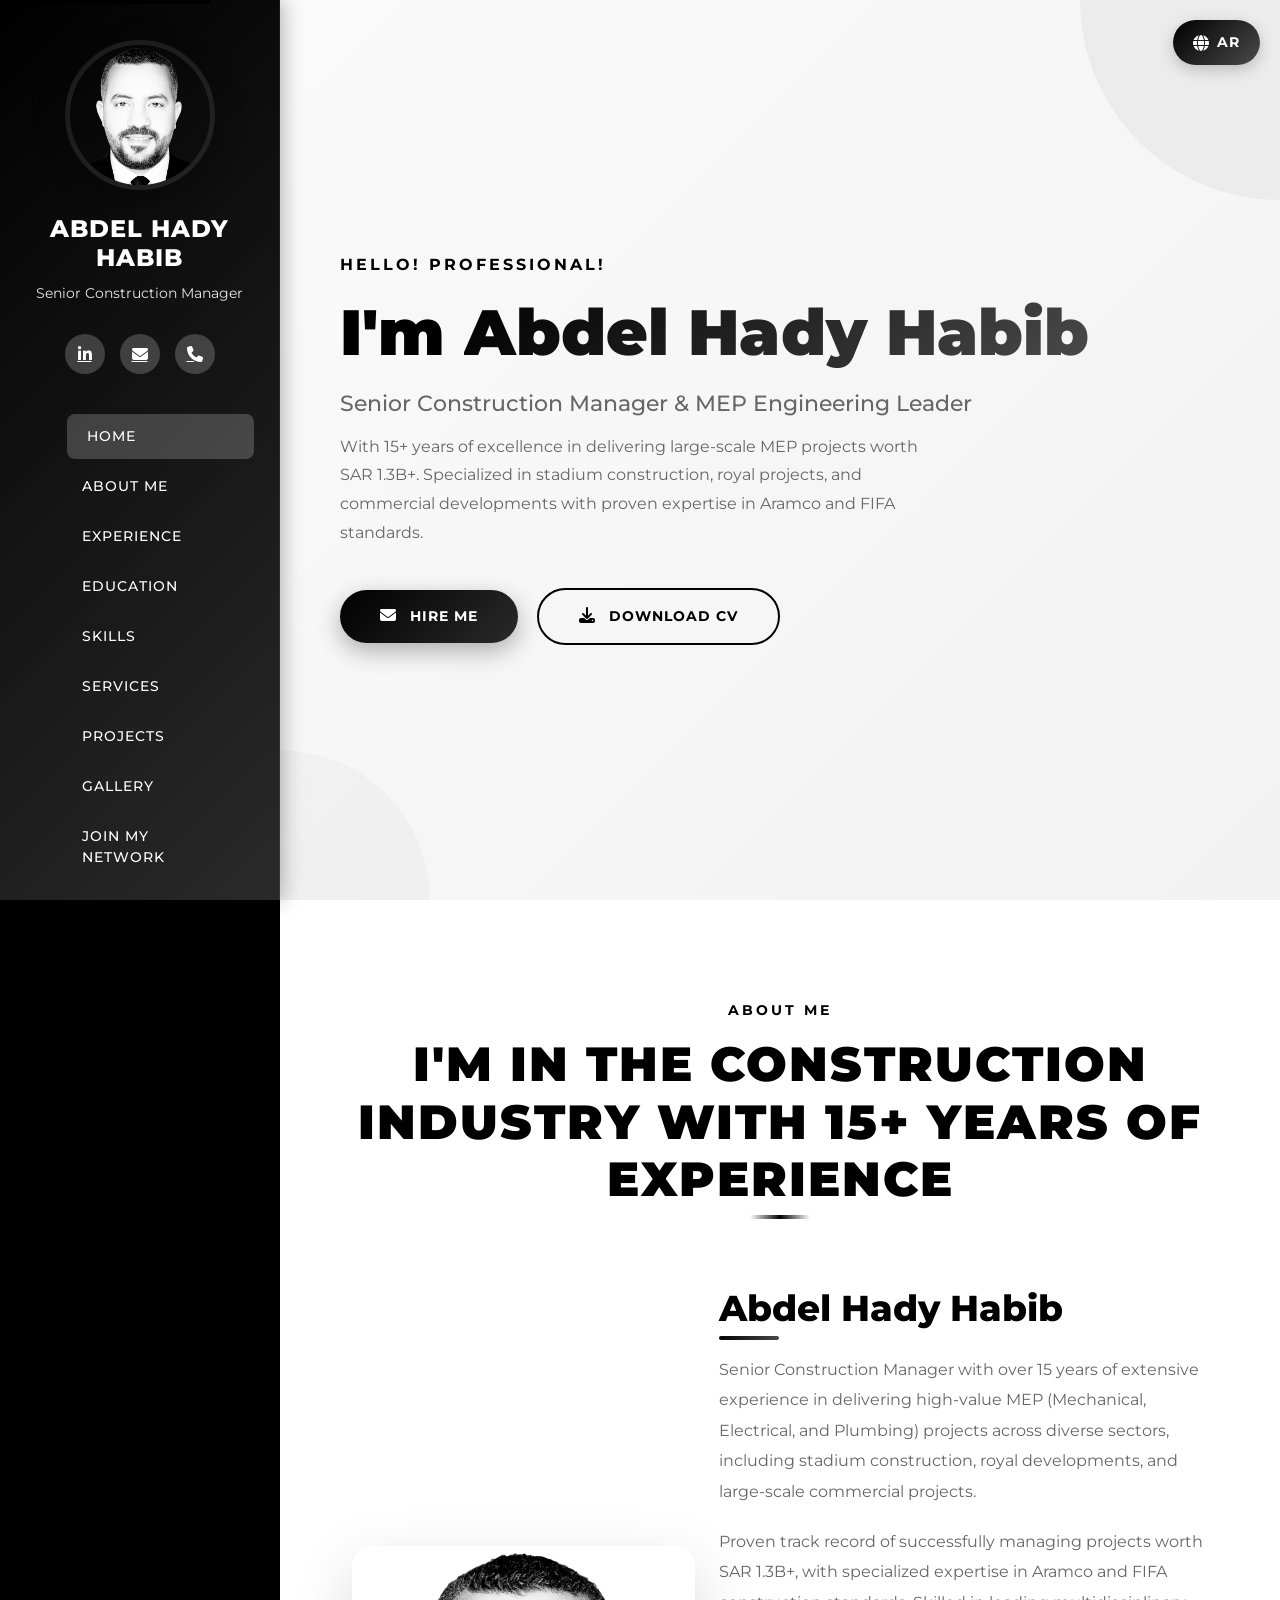
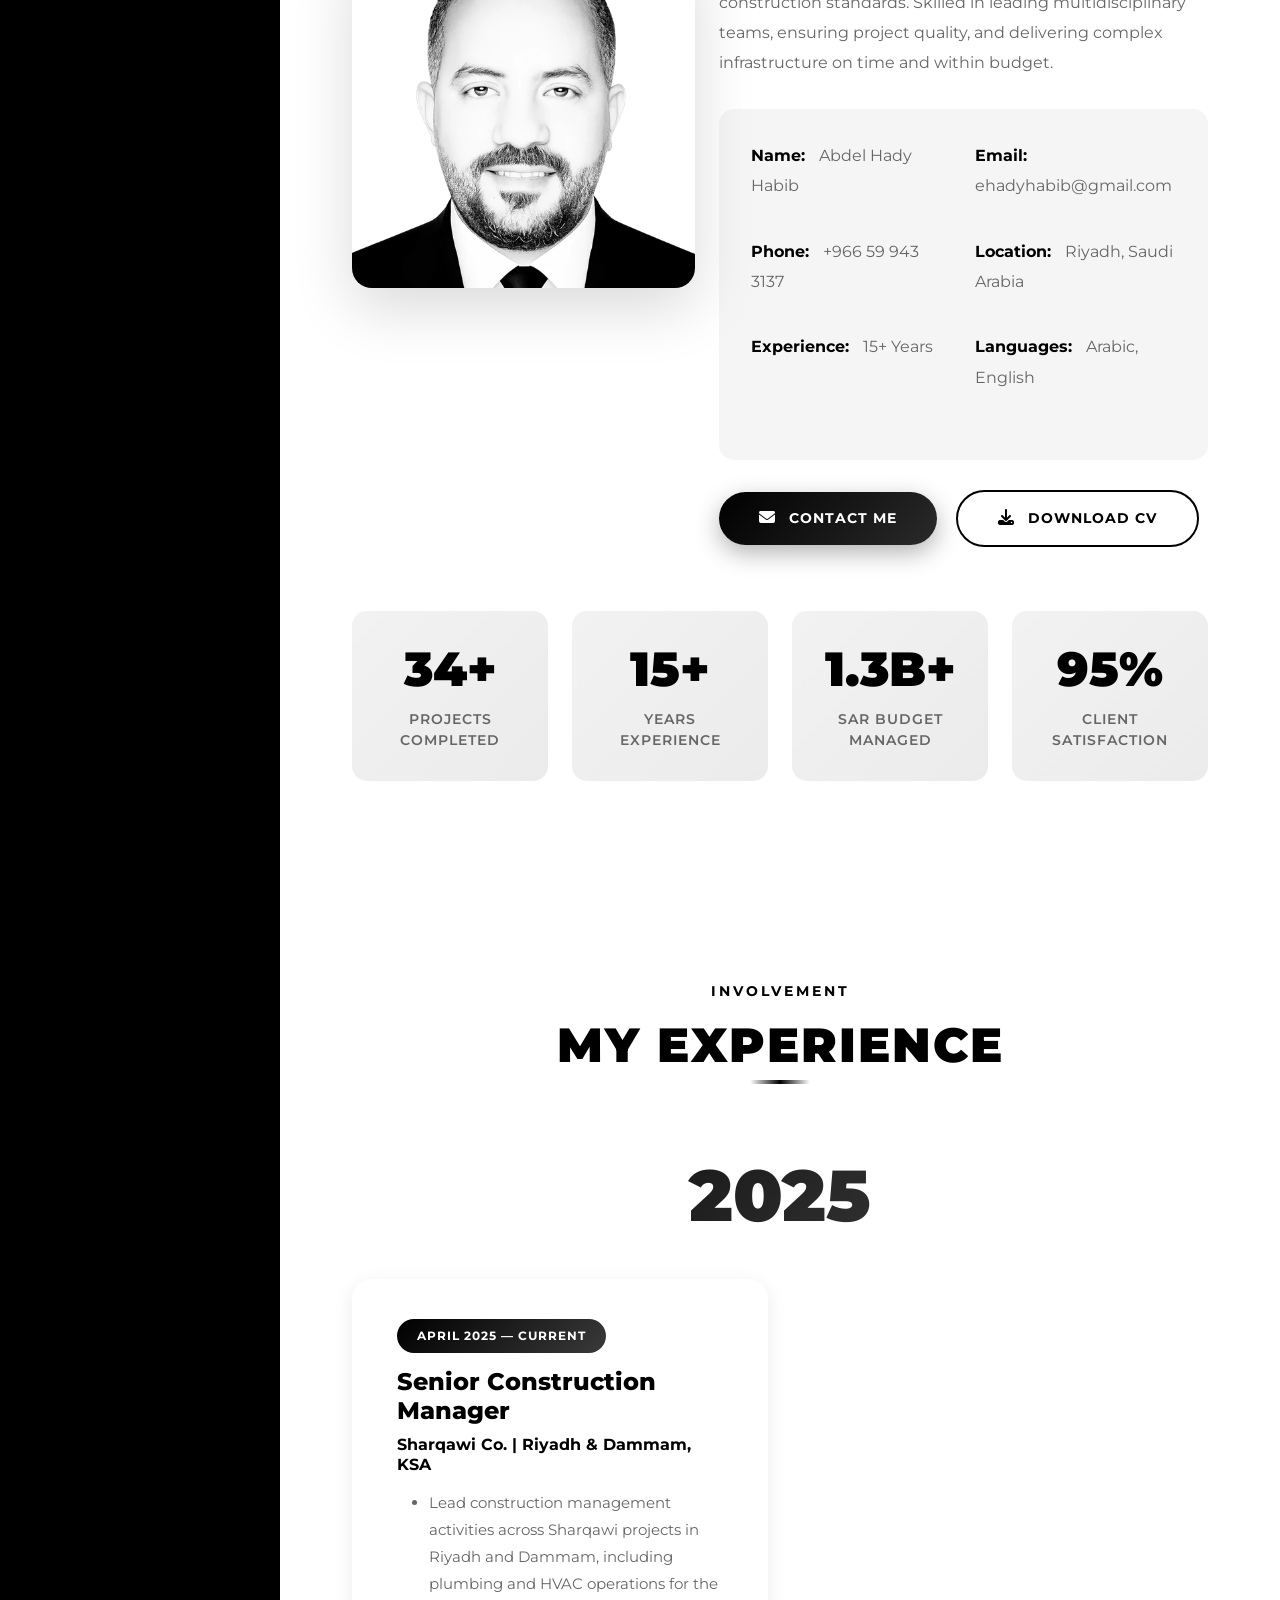
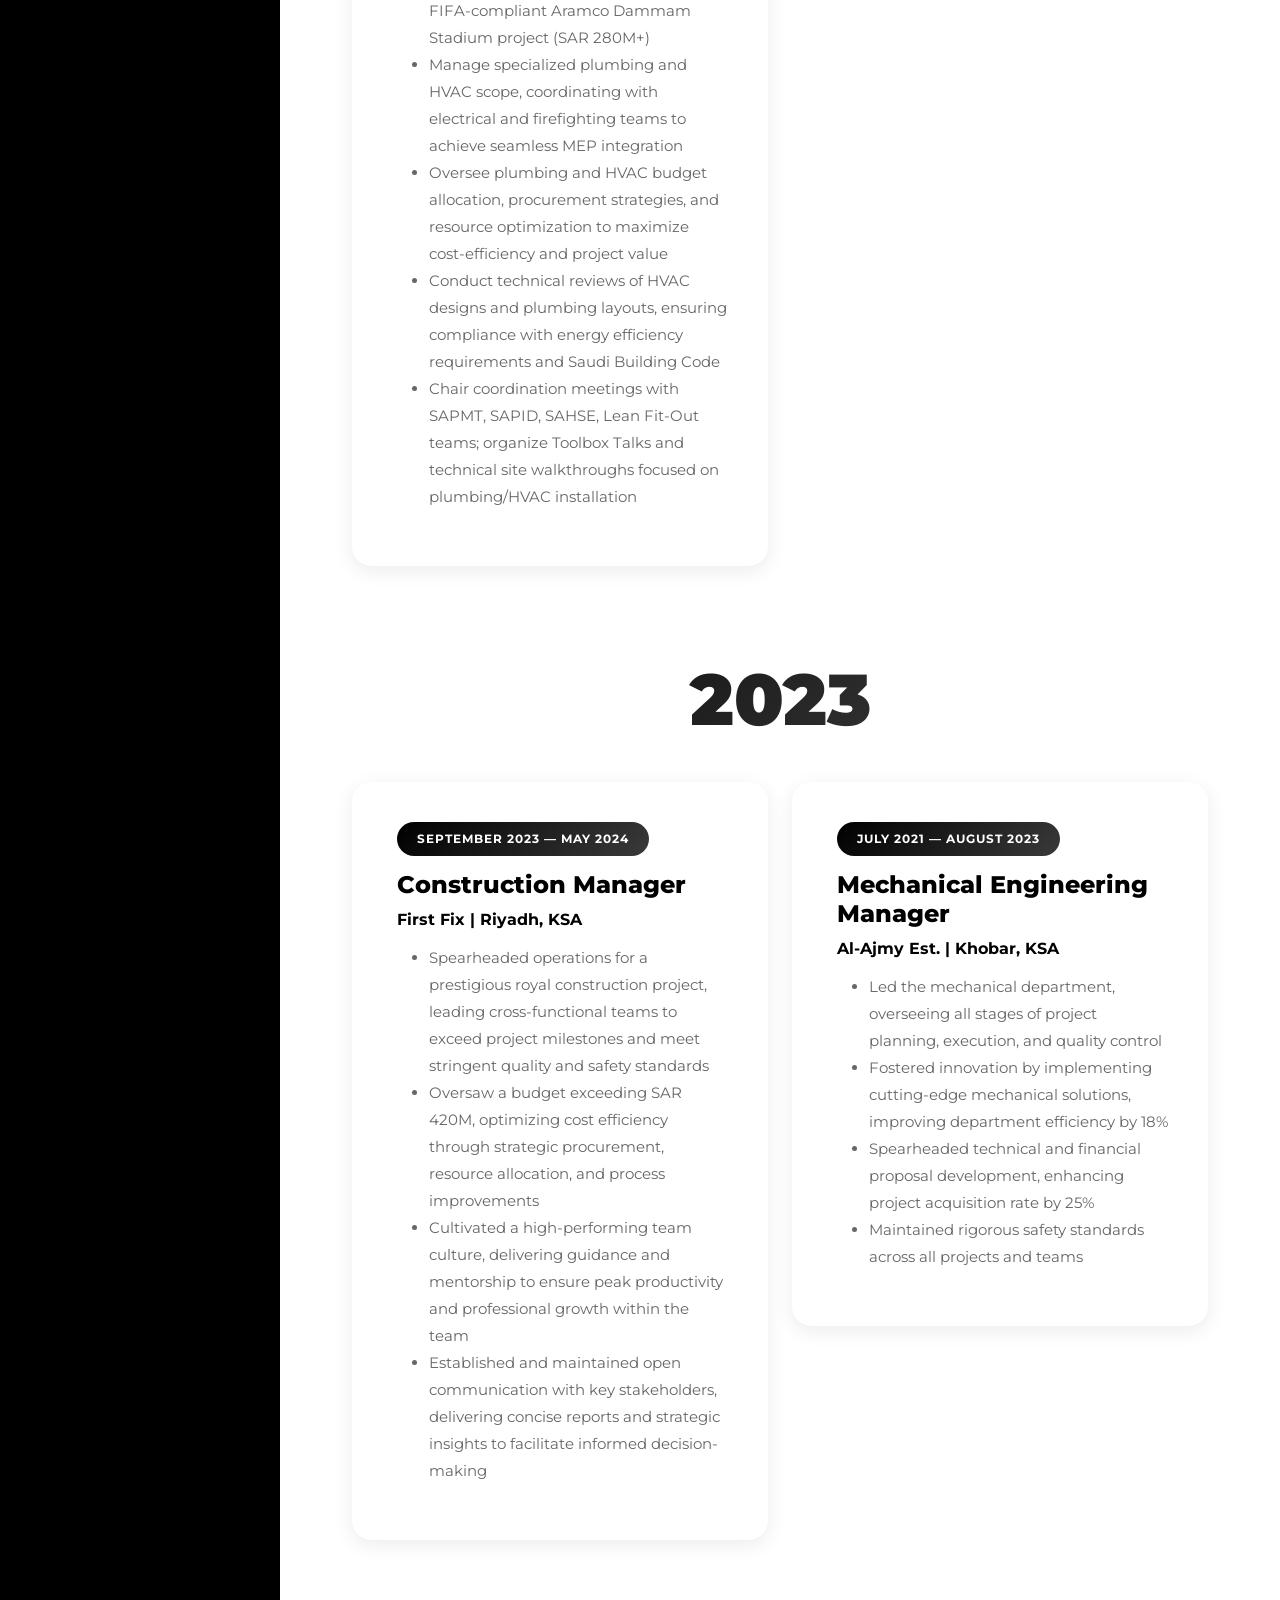
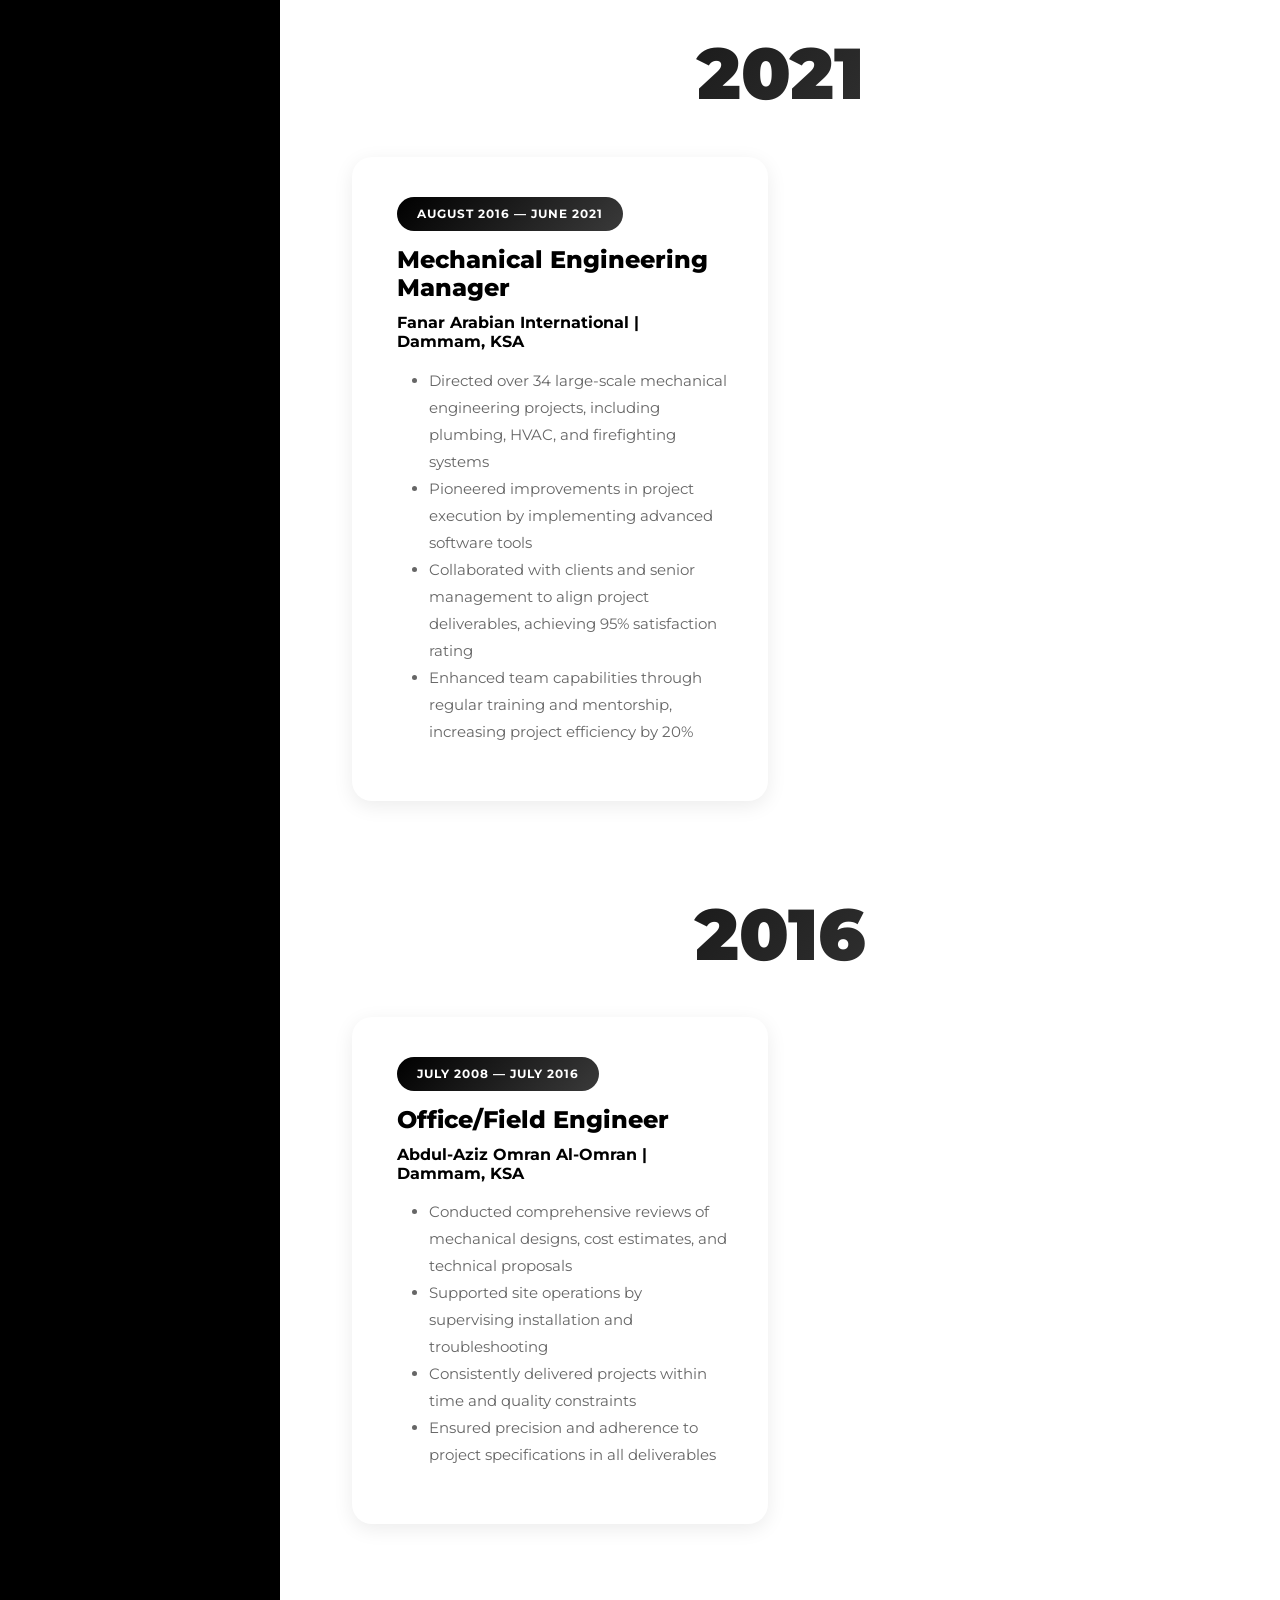
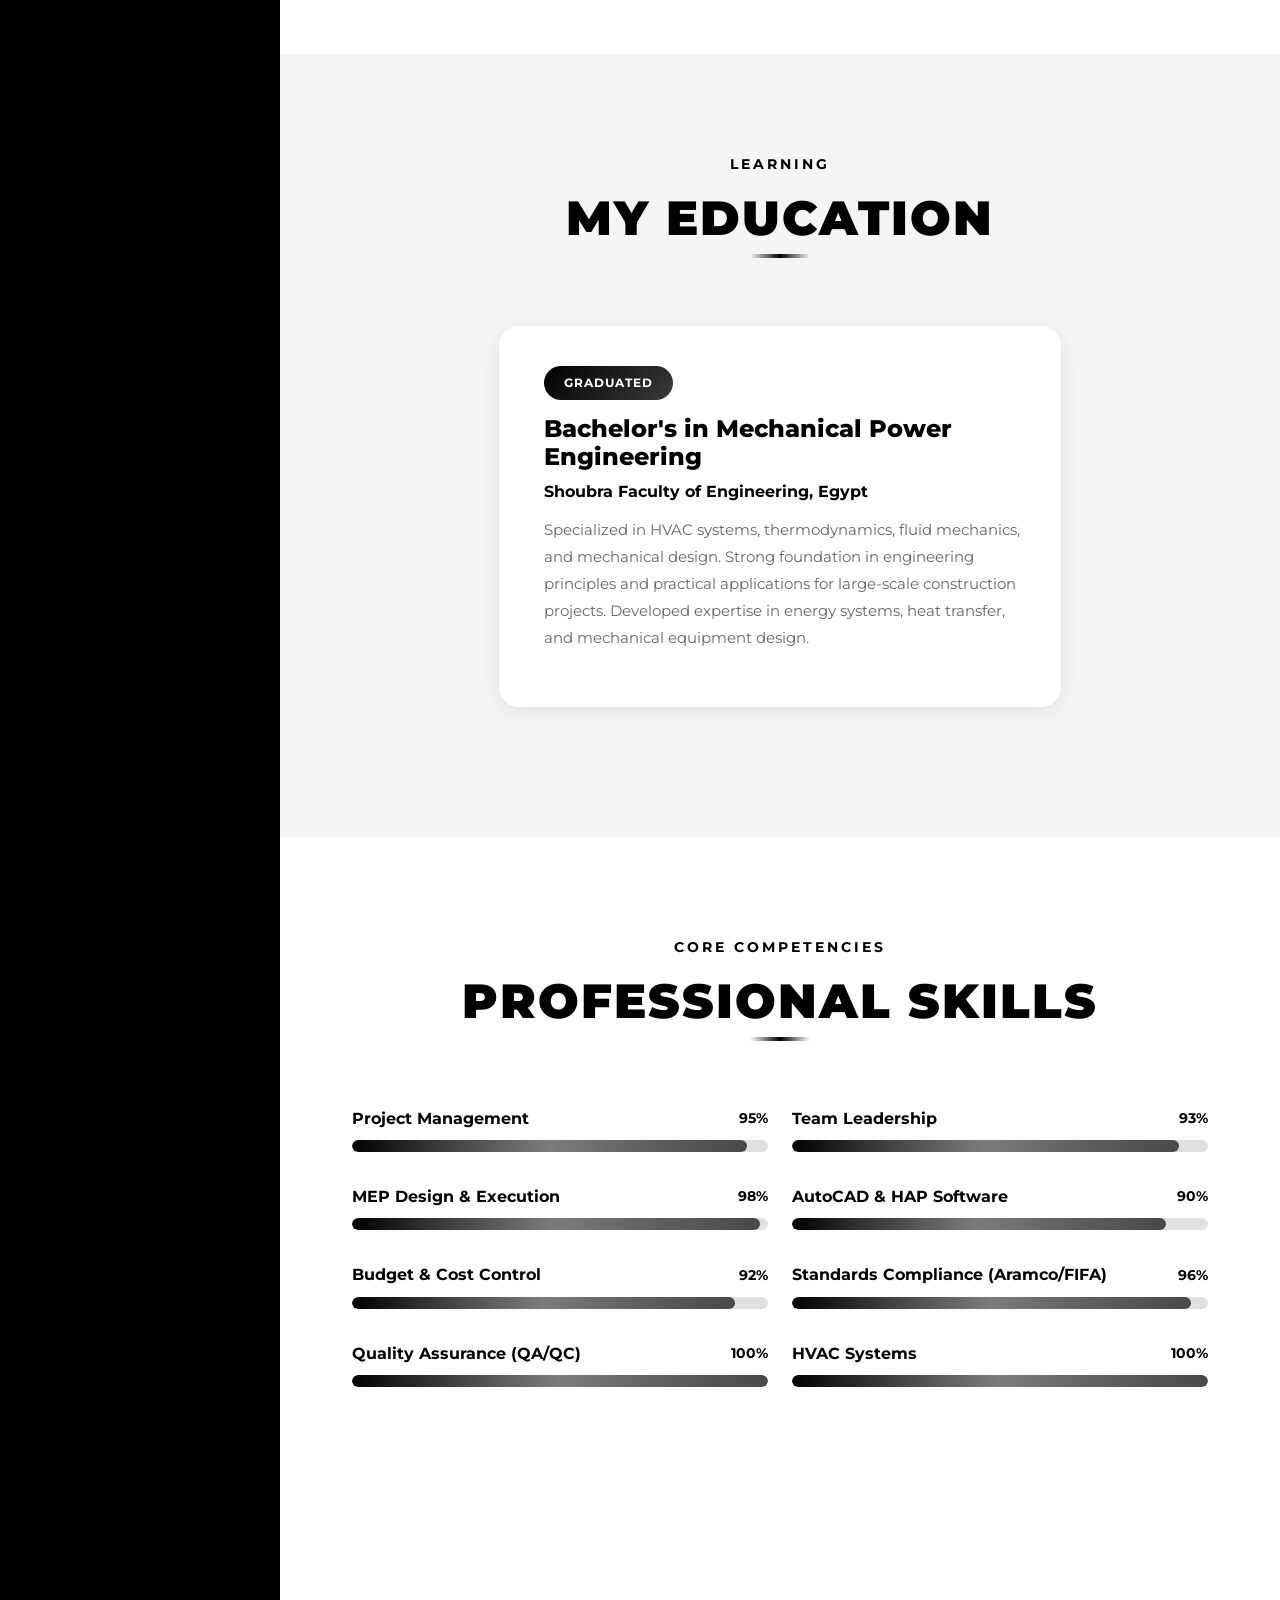
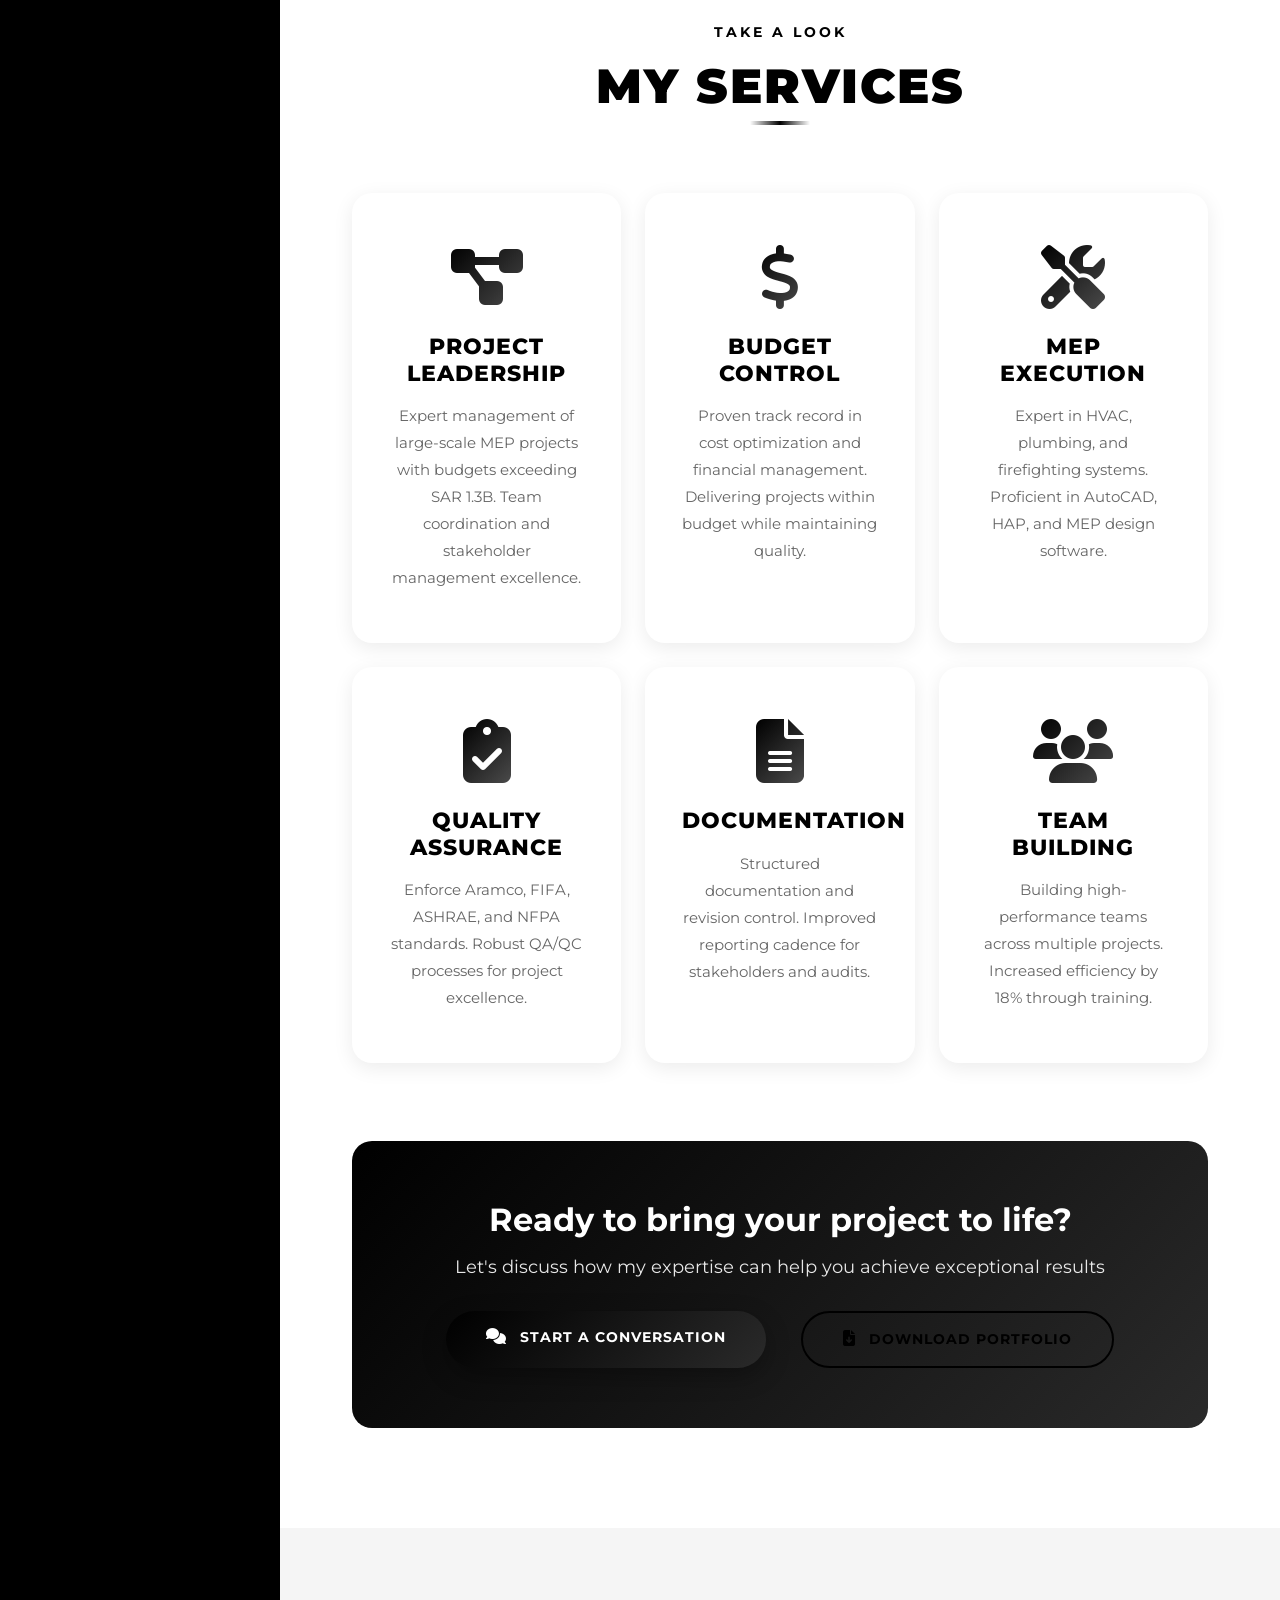
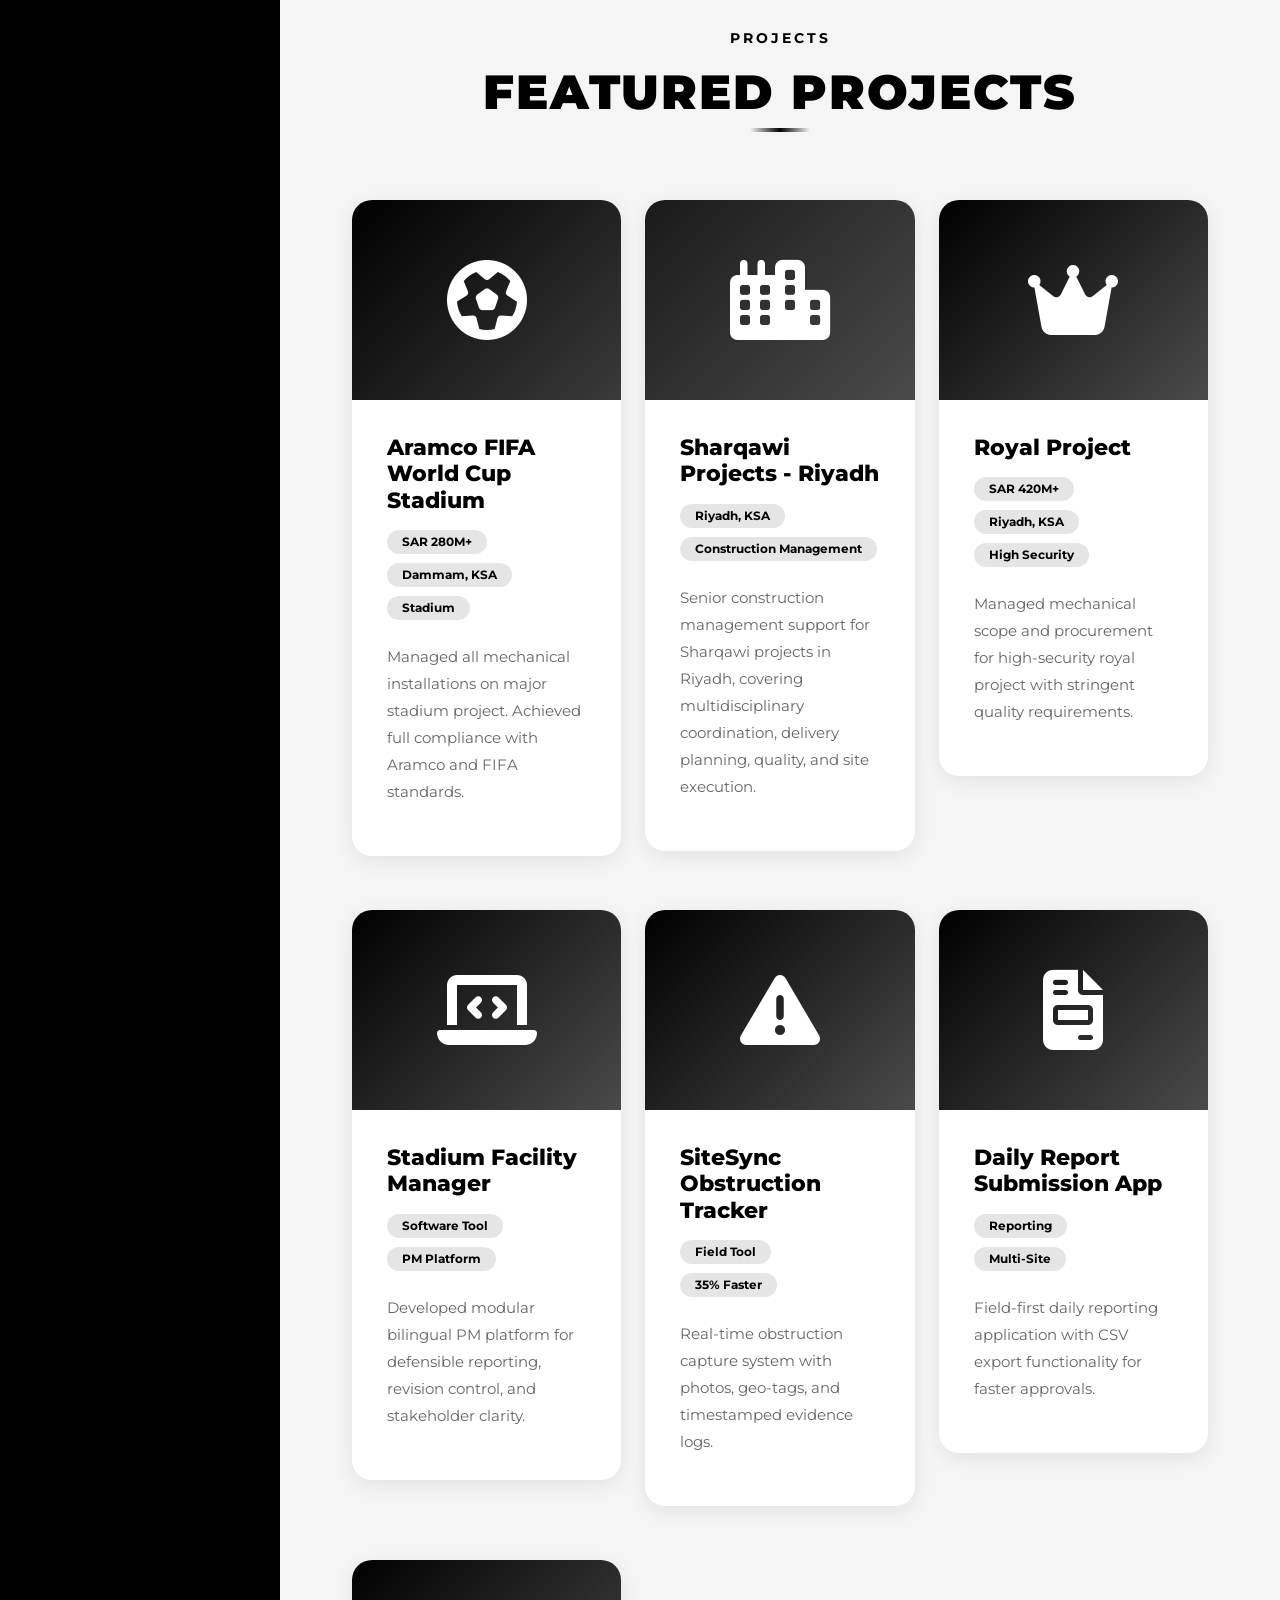
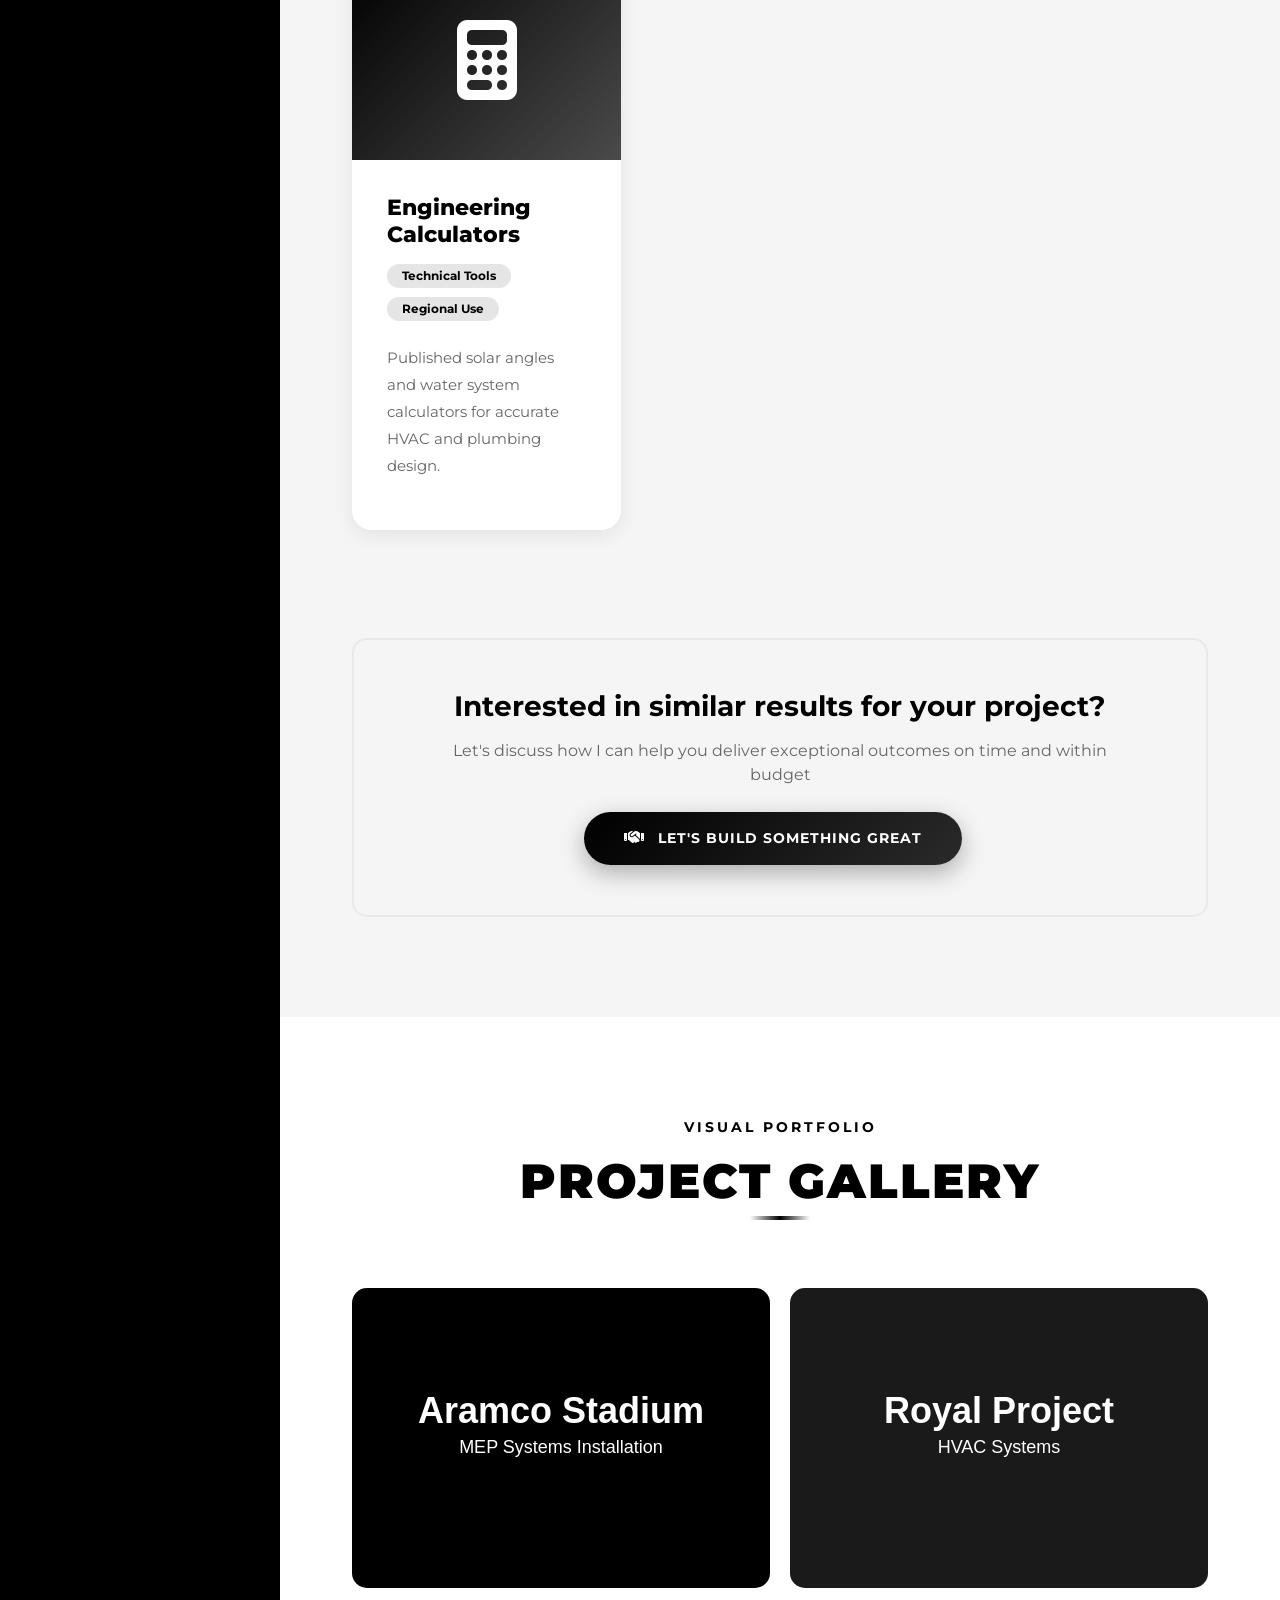
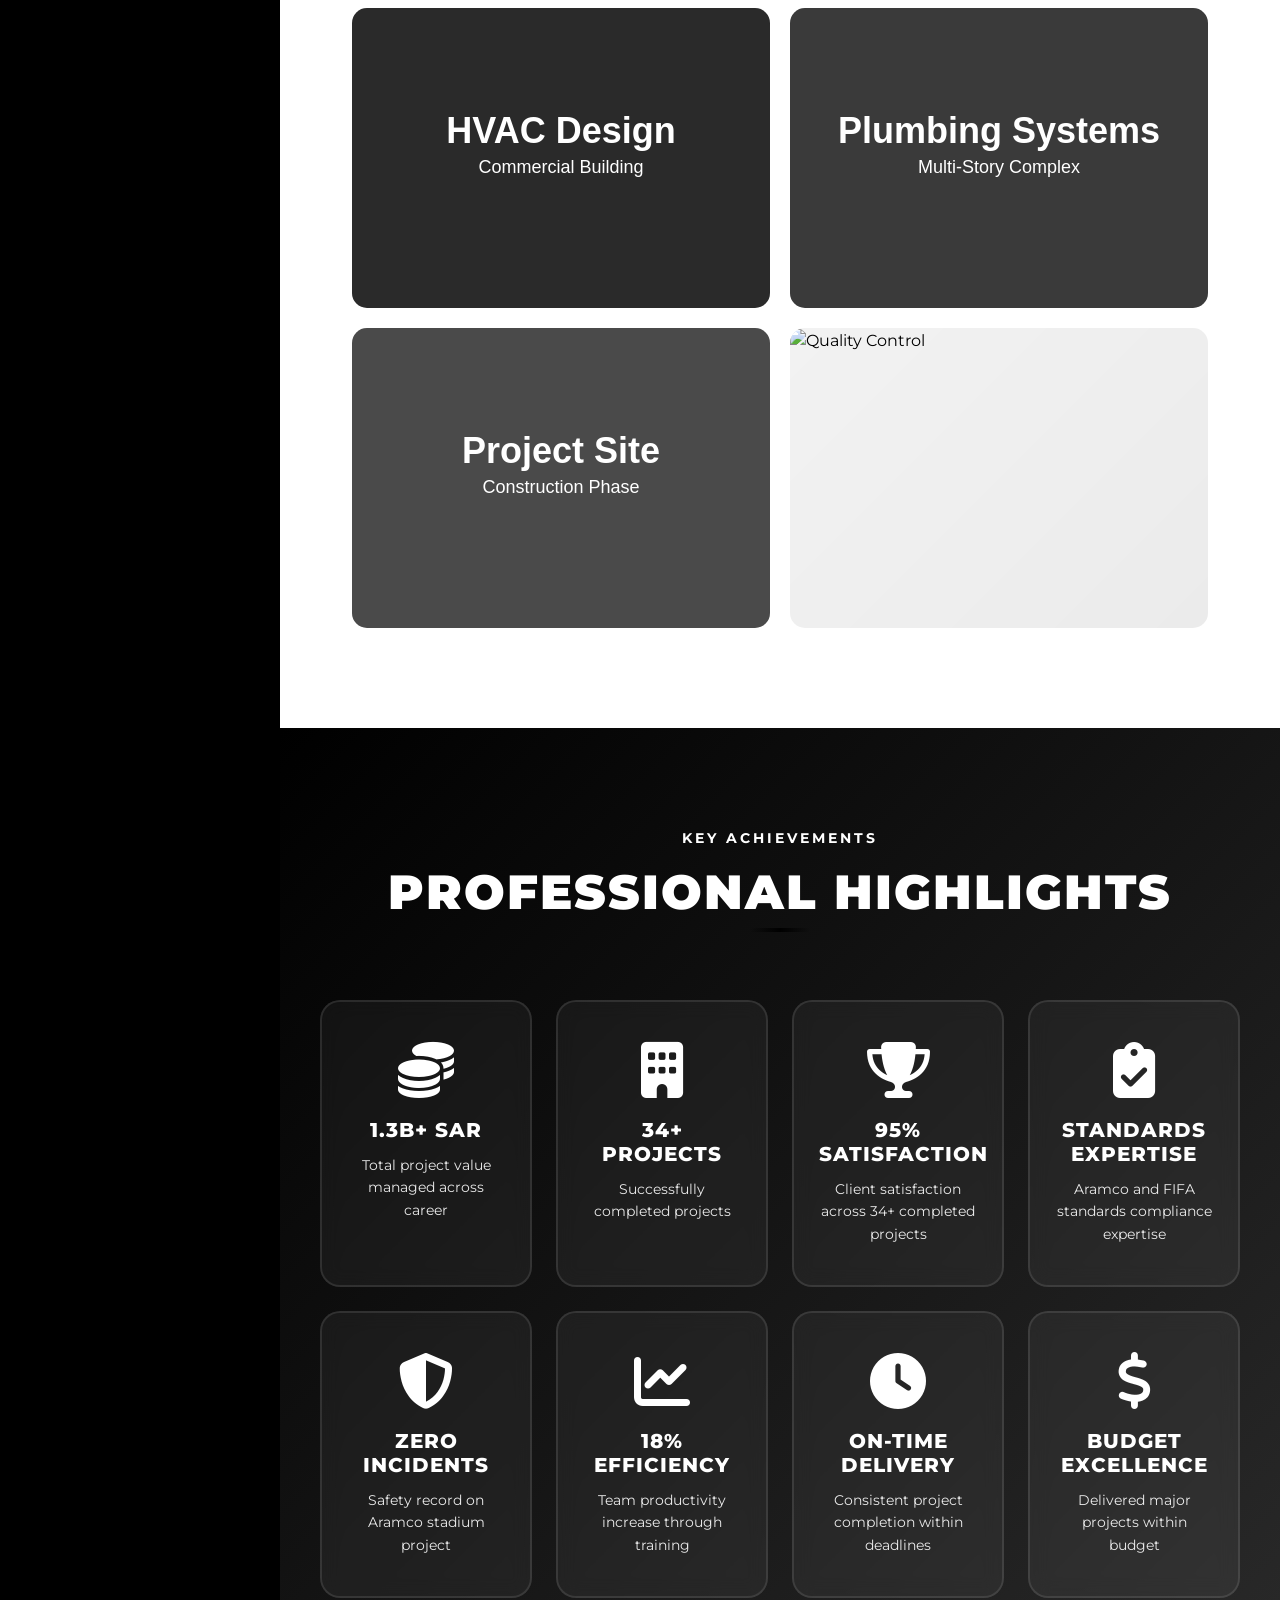
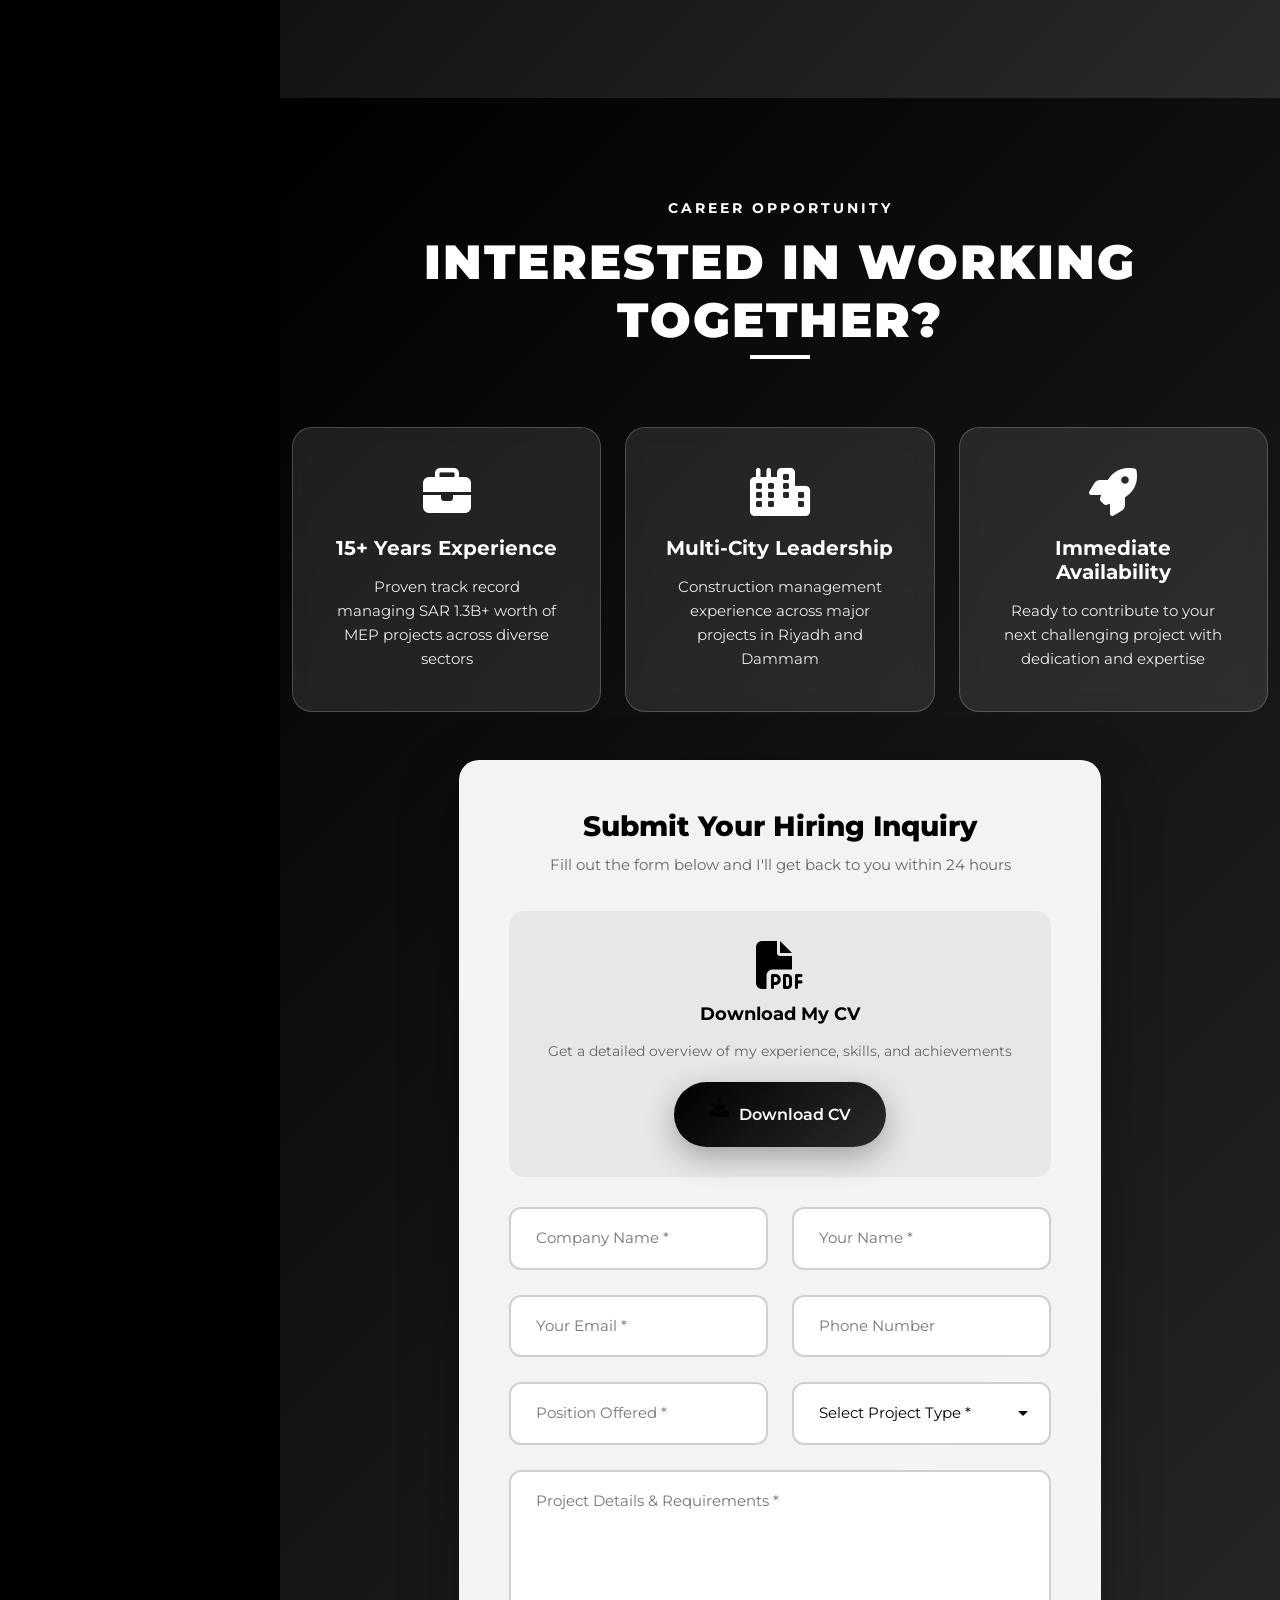
==== commit 1c2b1ce6: "fix(content): shorten budget statistic" ====
--- a/index.html
+++ b/index.html
@@ -3232,7 +3232,7 @@
                     </div>
                     <div class="col-lg-3 col-md-6">
                         <div class="stat-item">
-                            <h3>1.3 Billion+</h3>
+                            <h3>1.3B+</h3>
                             <p data-translate="sarBudgetManaged">SAR Budget Managed</p>
                         </div>
                     </div>
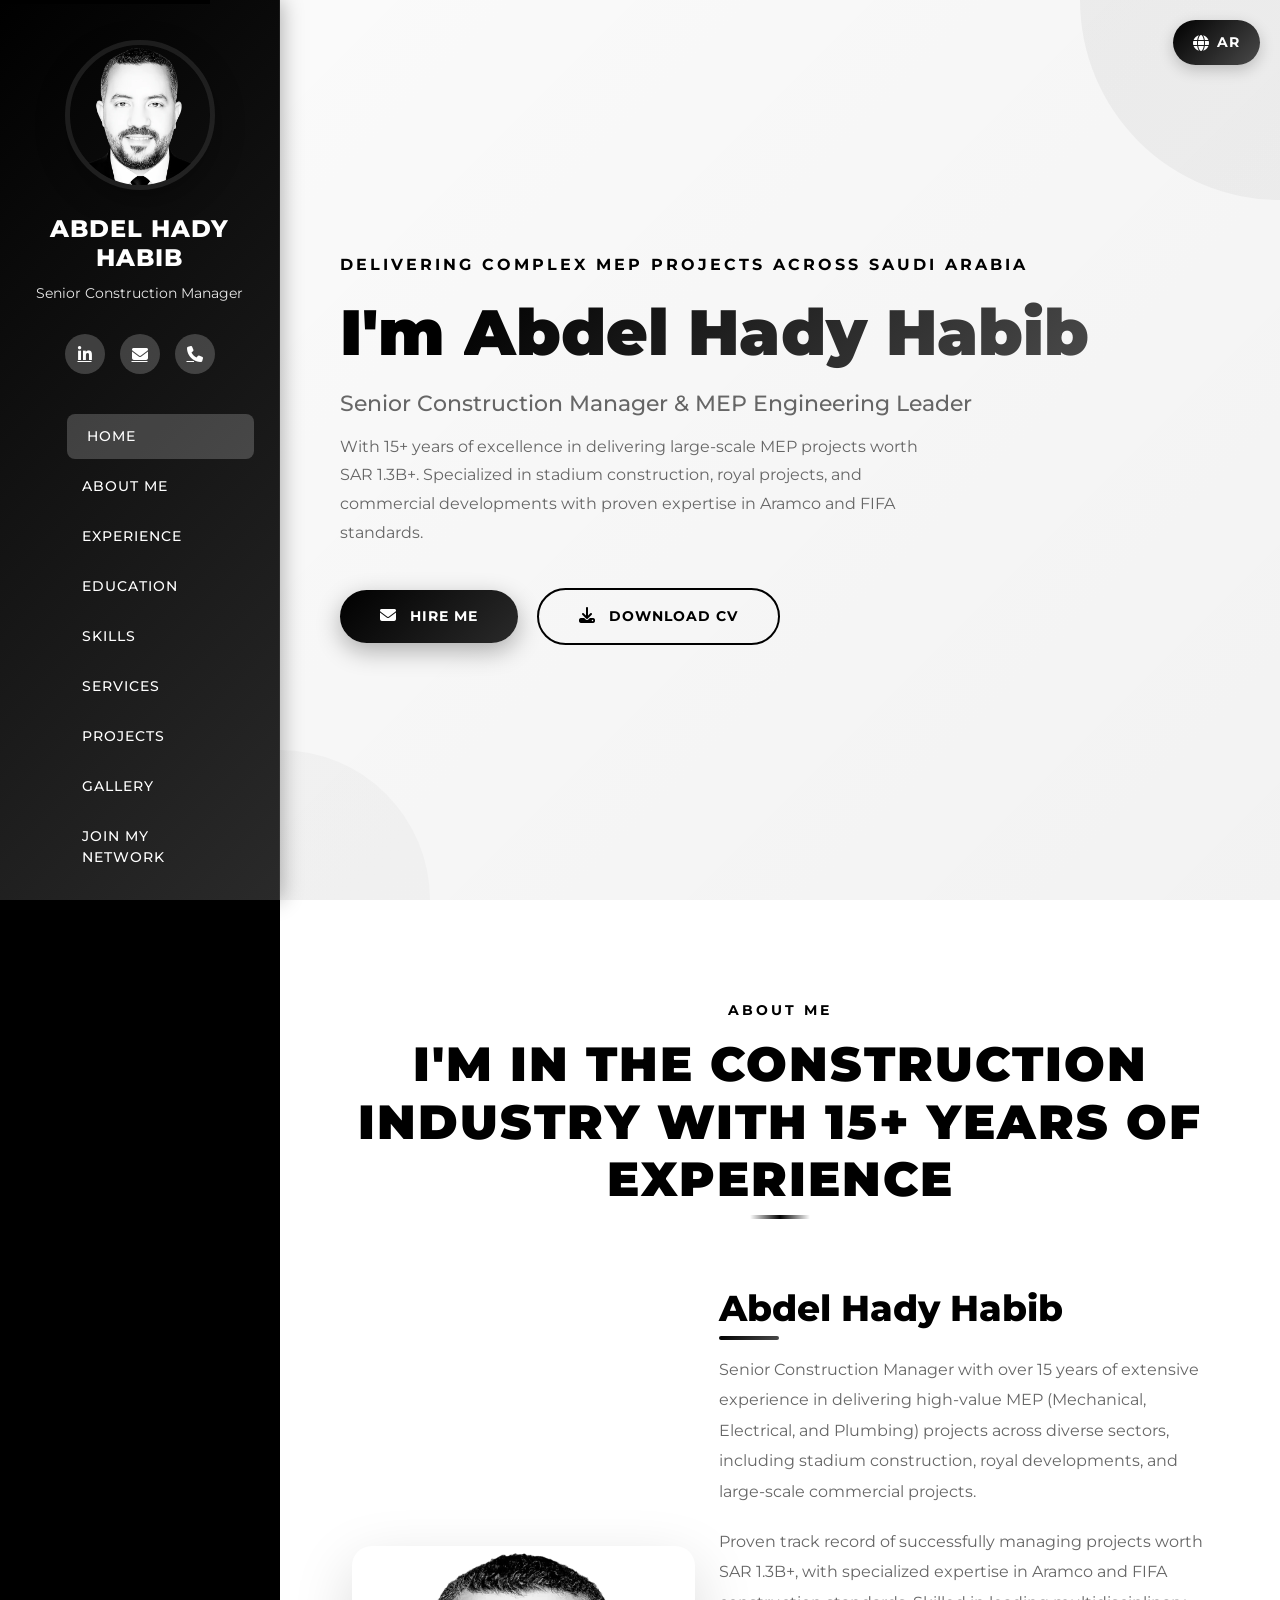
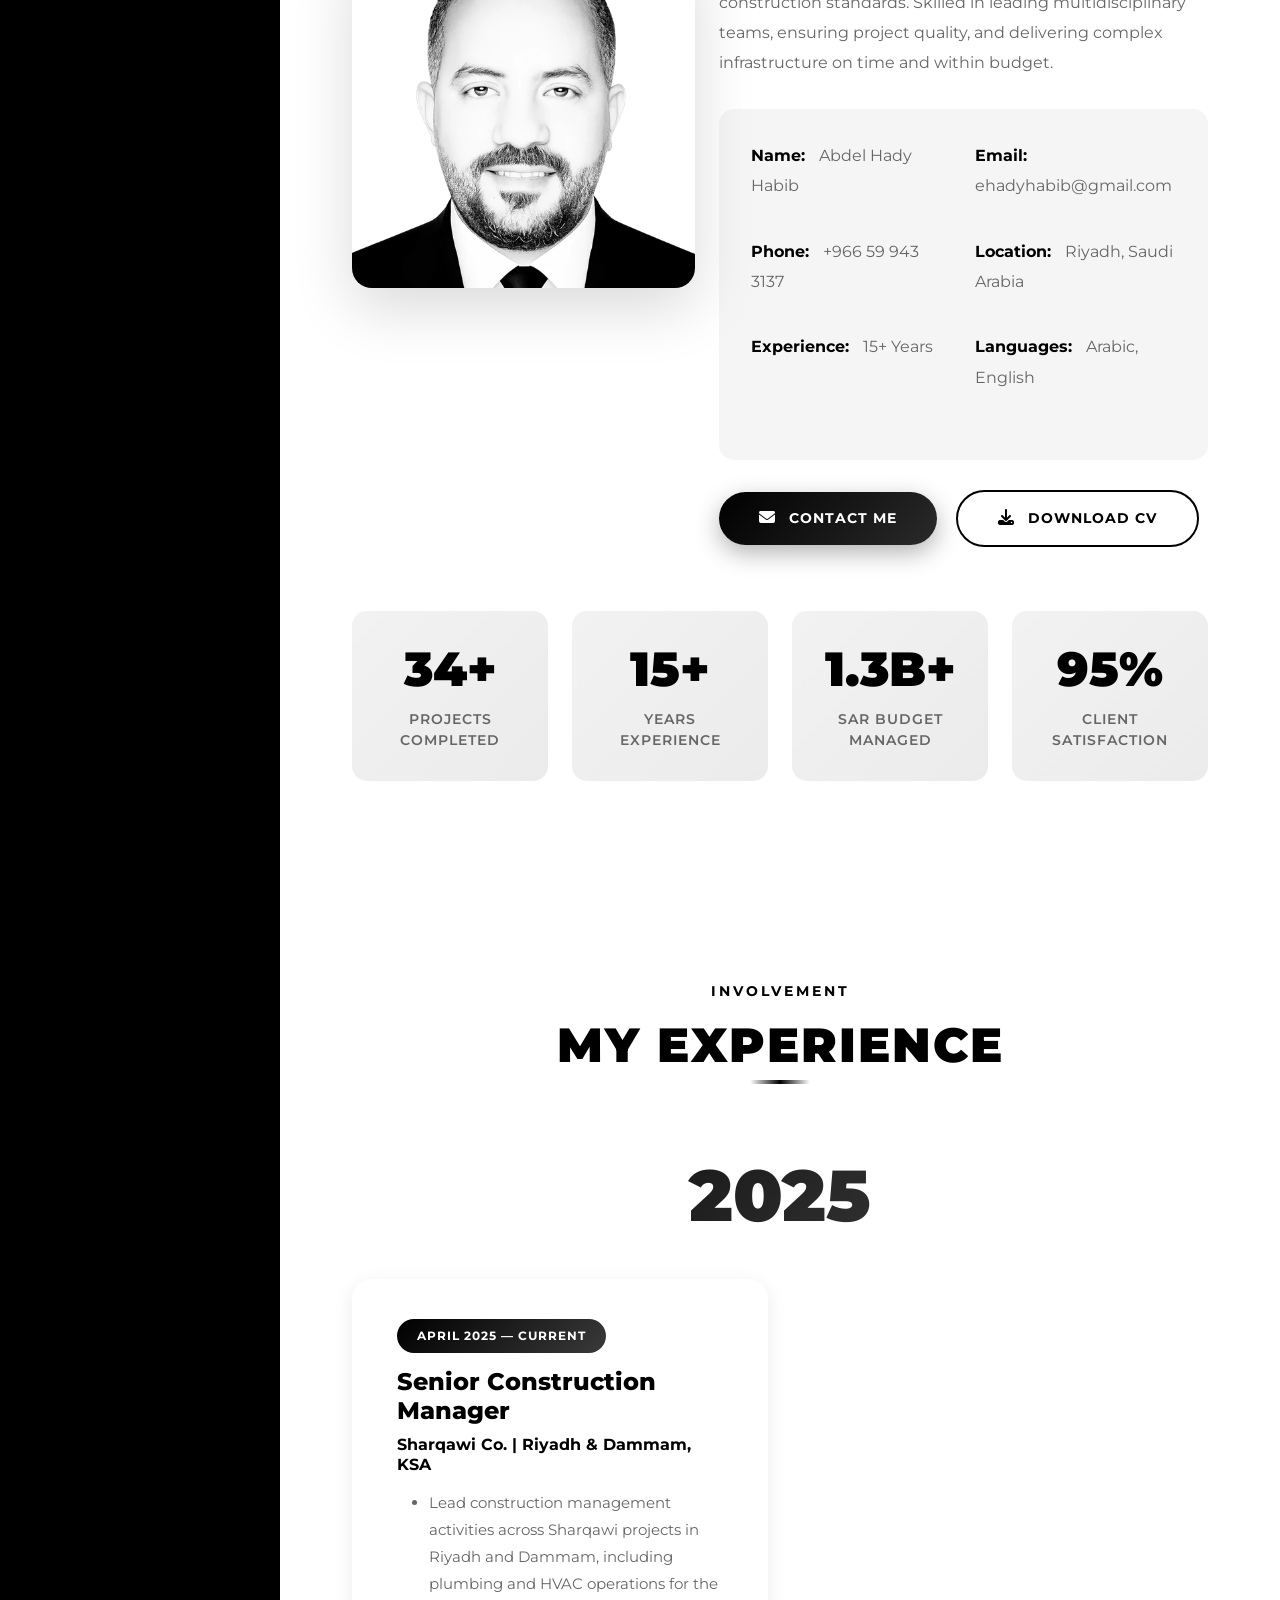
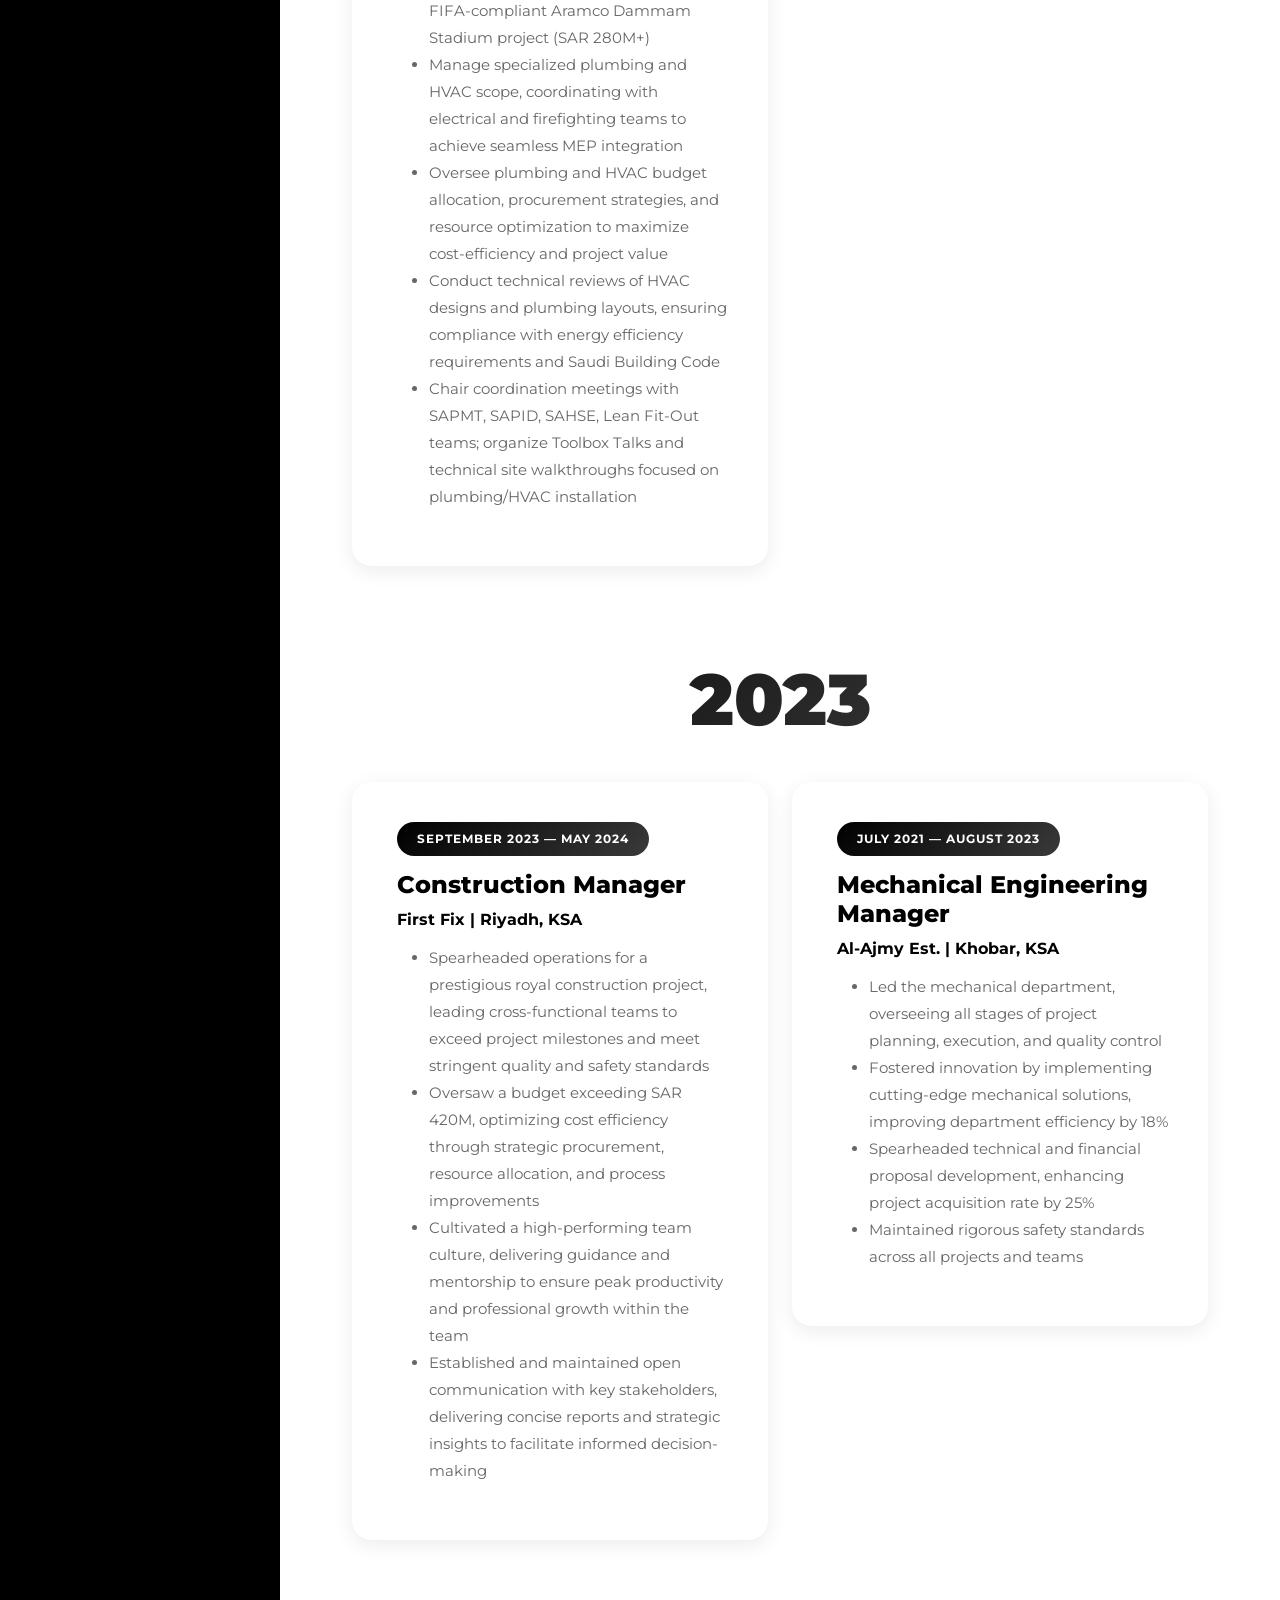
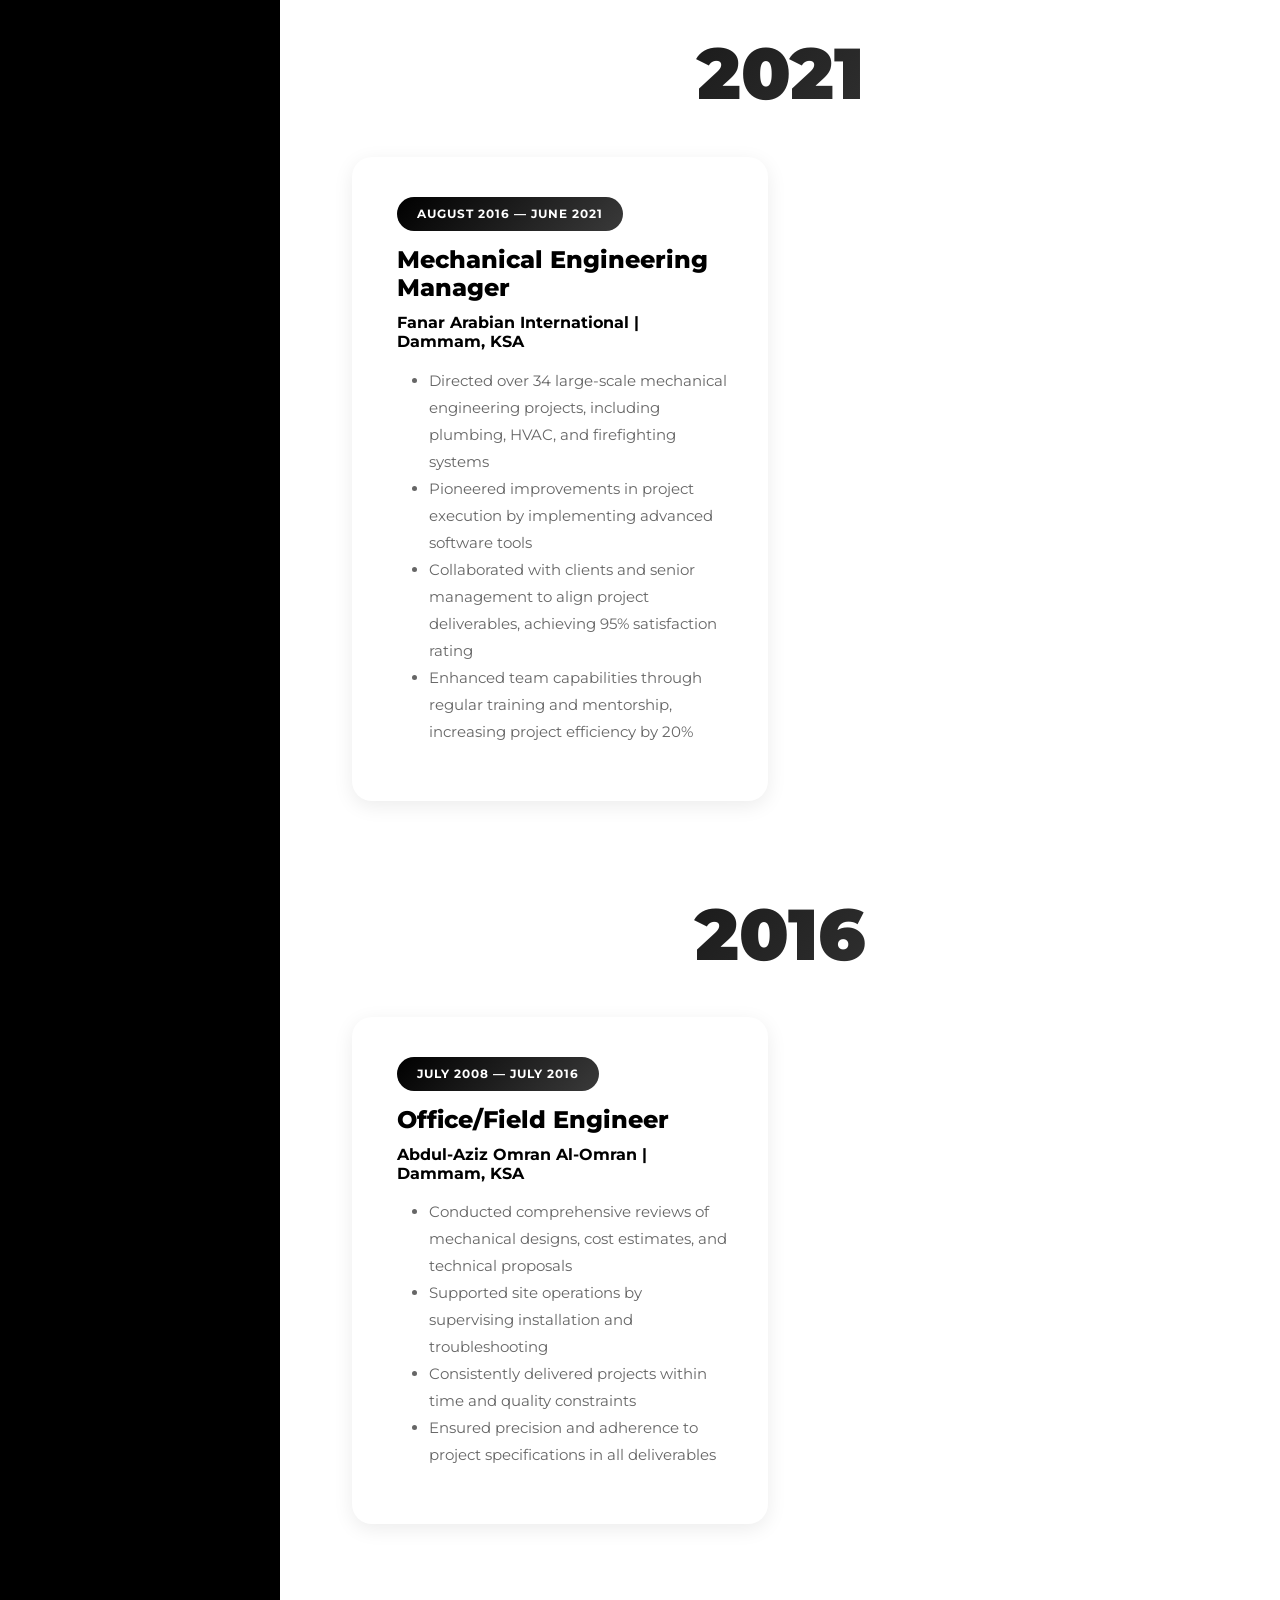
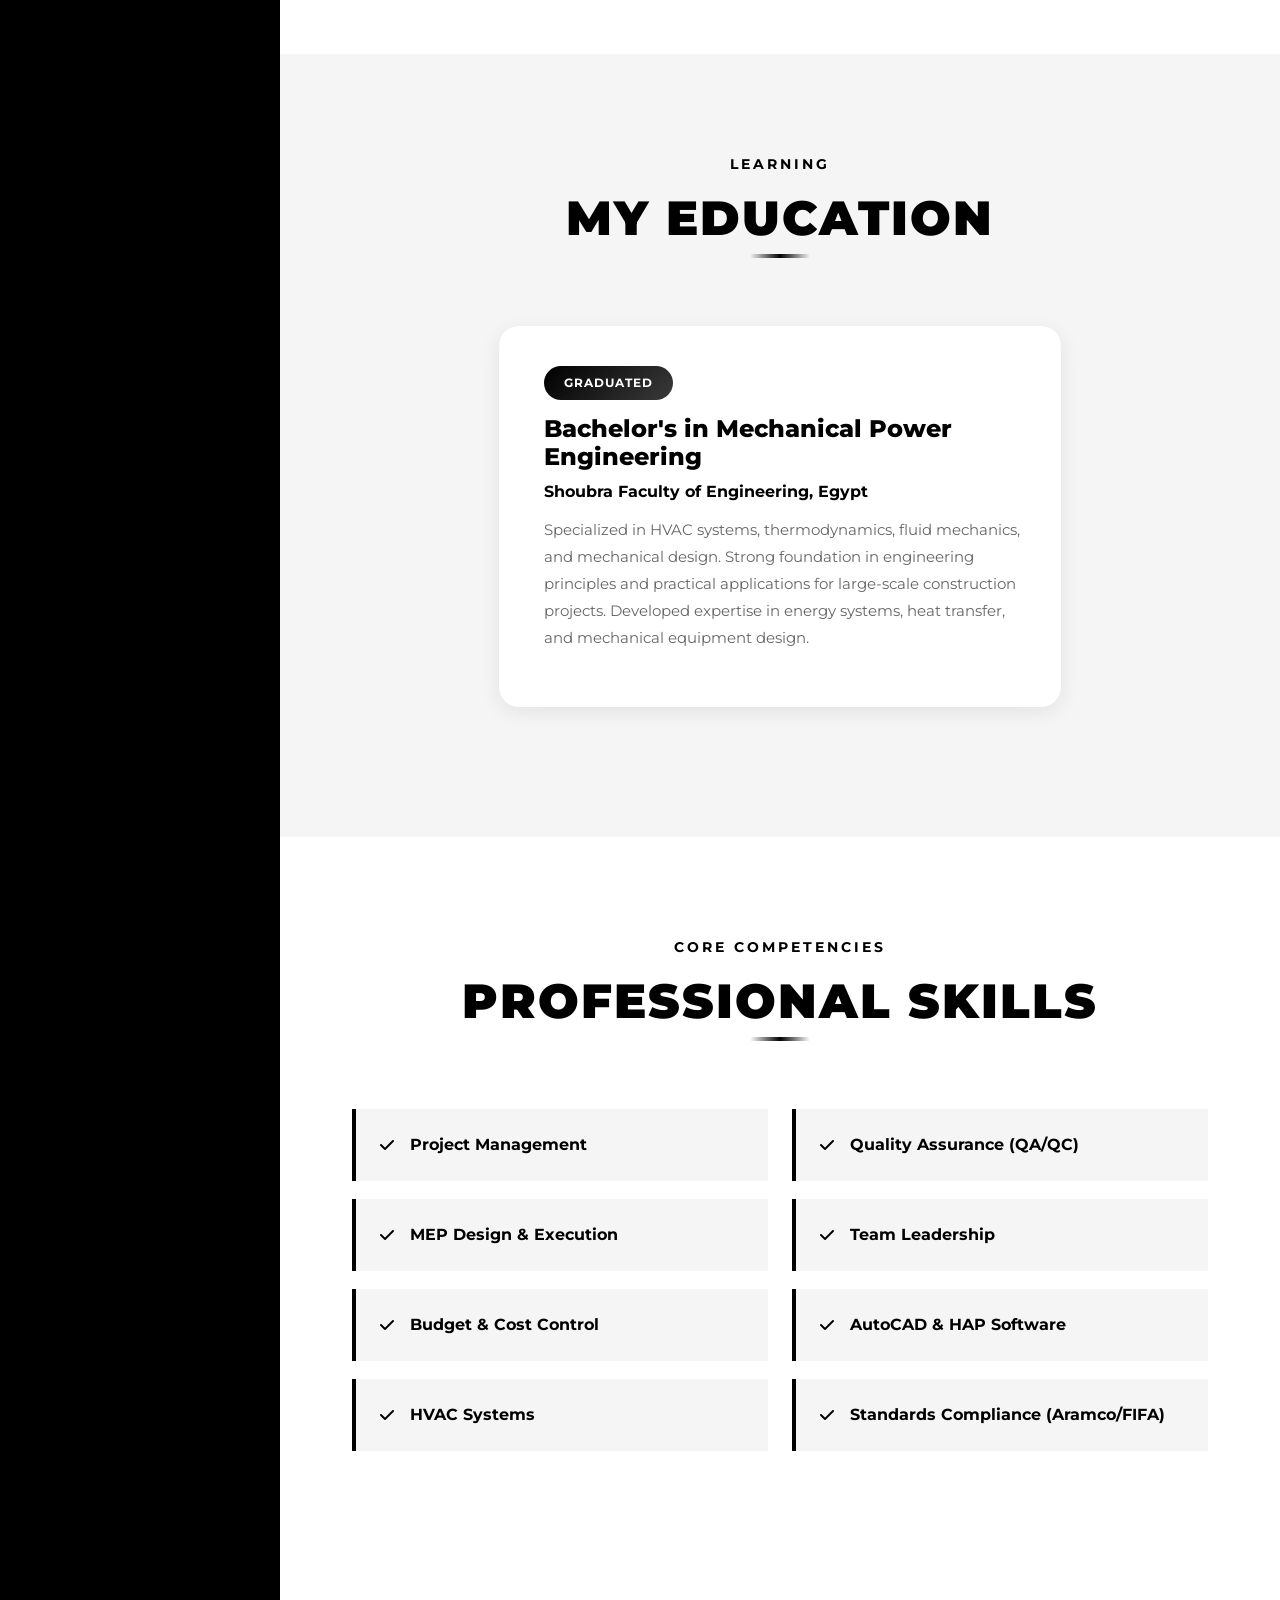
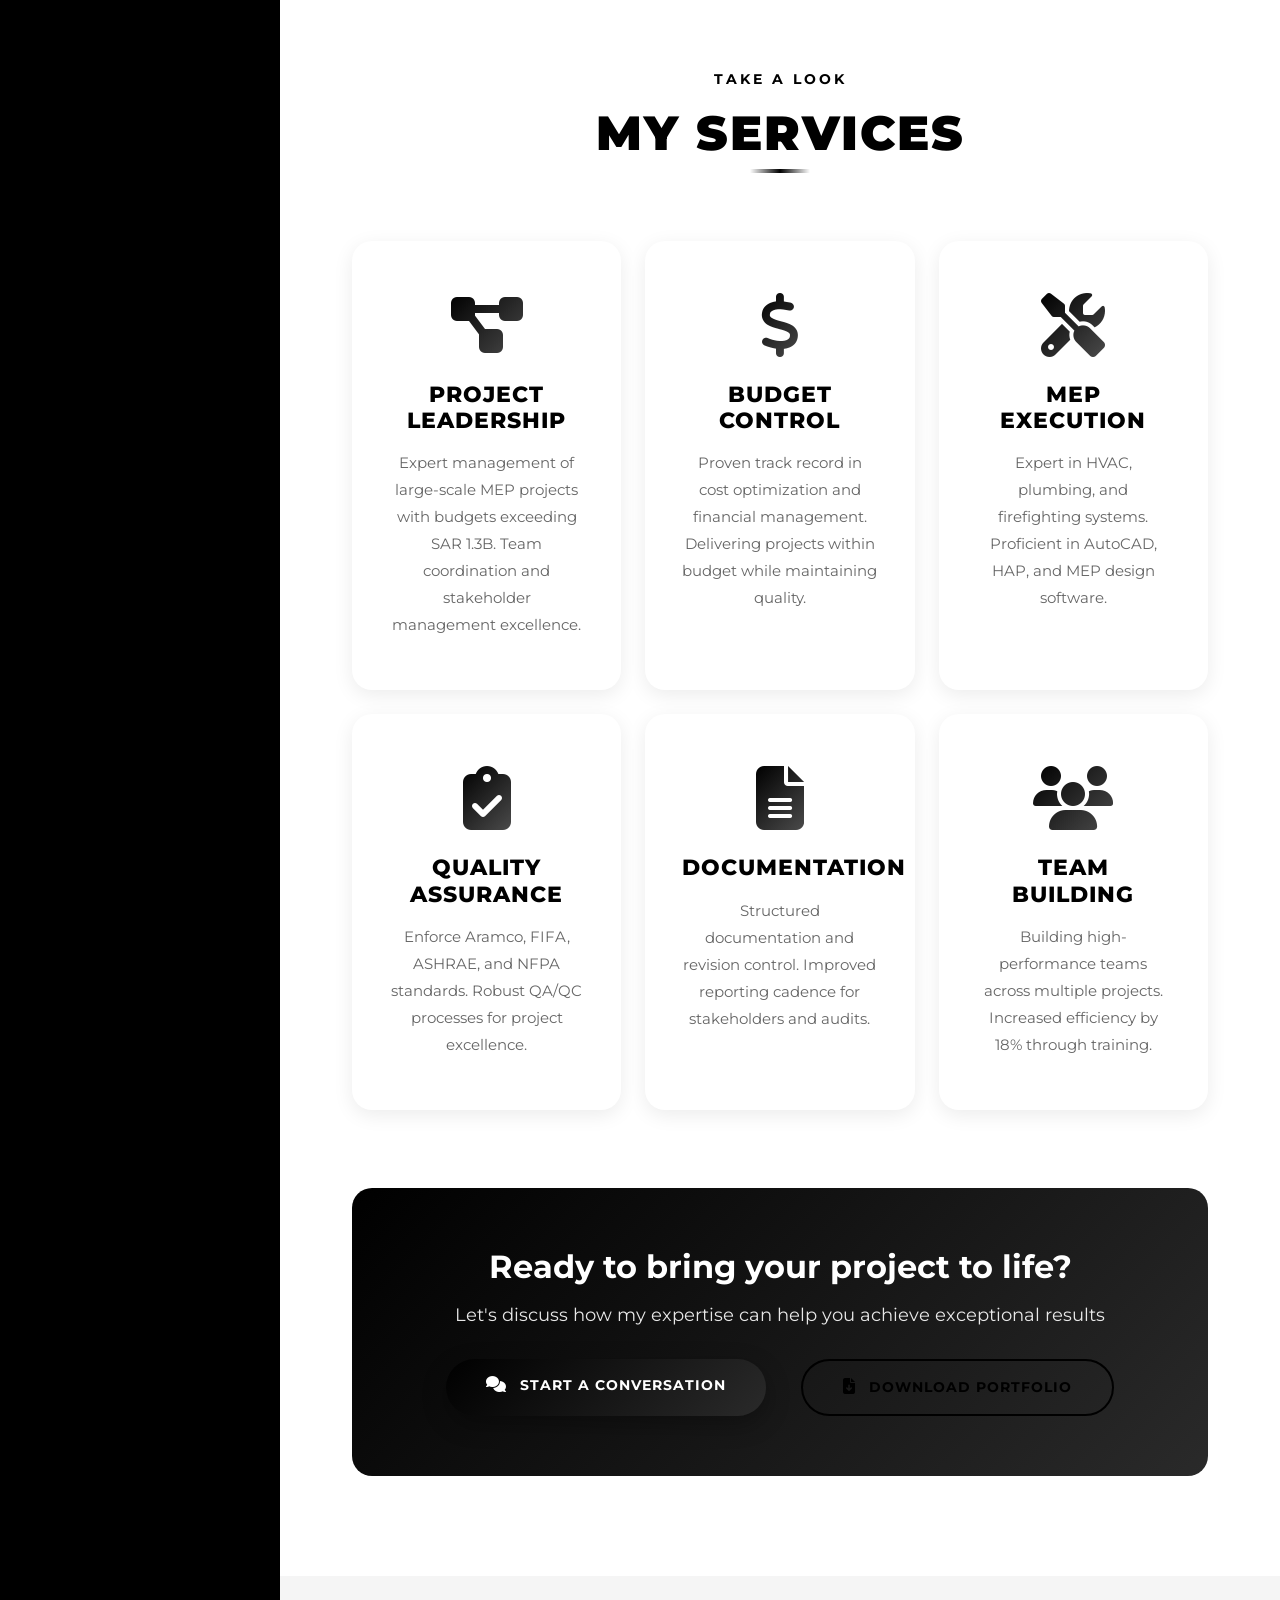
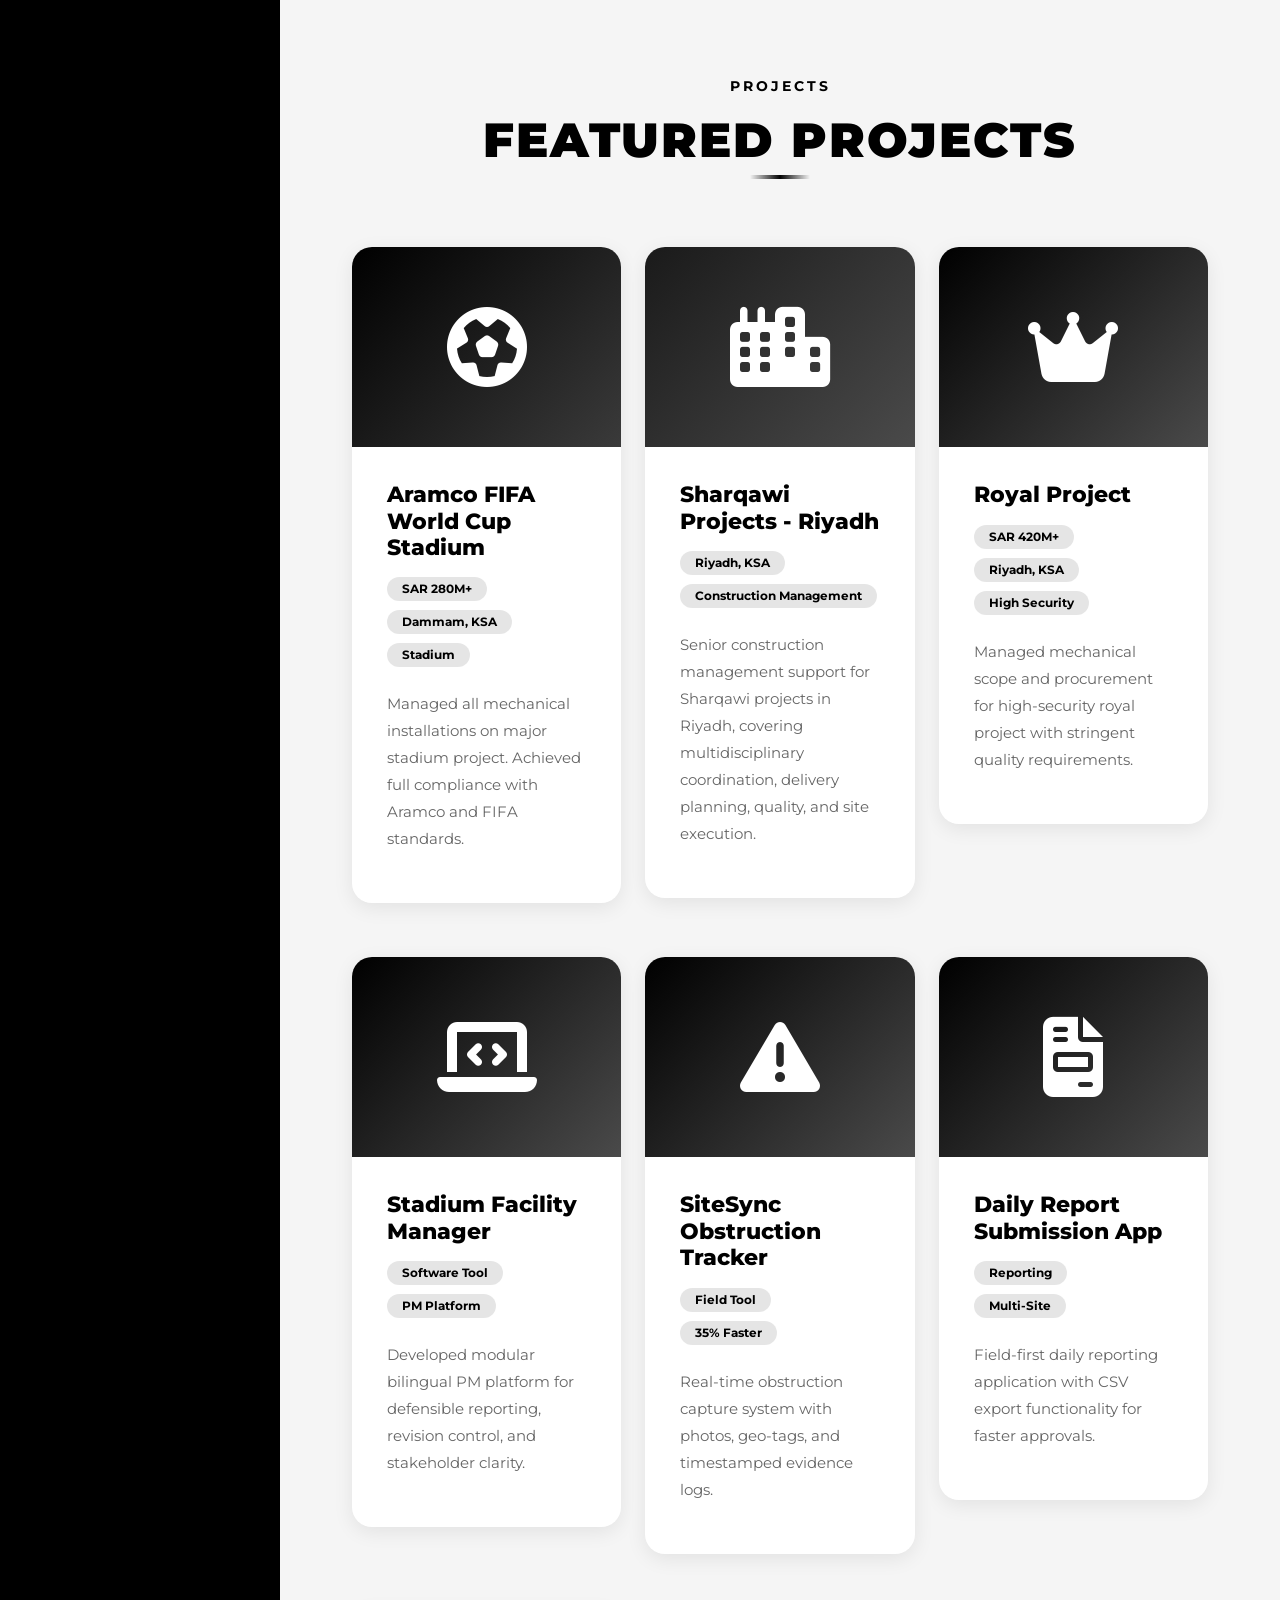
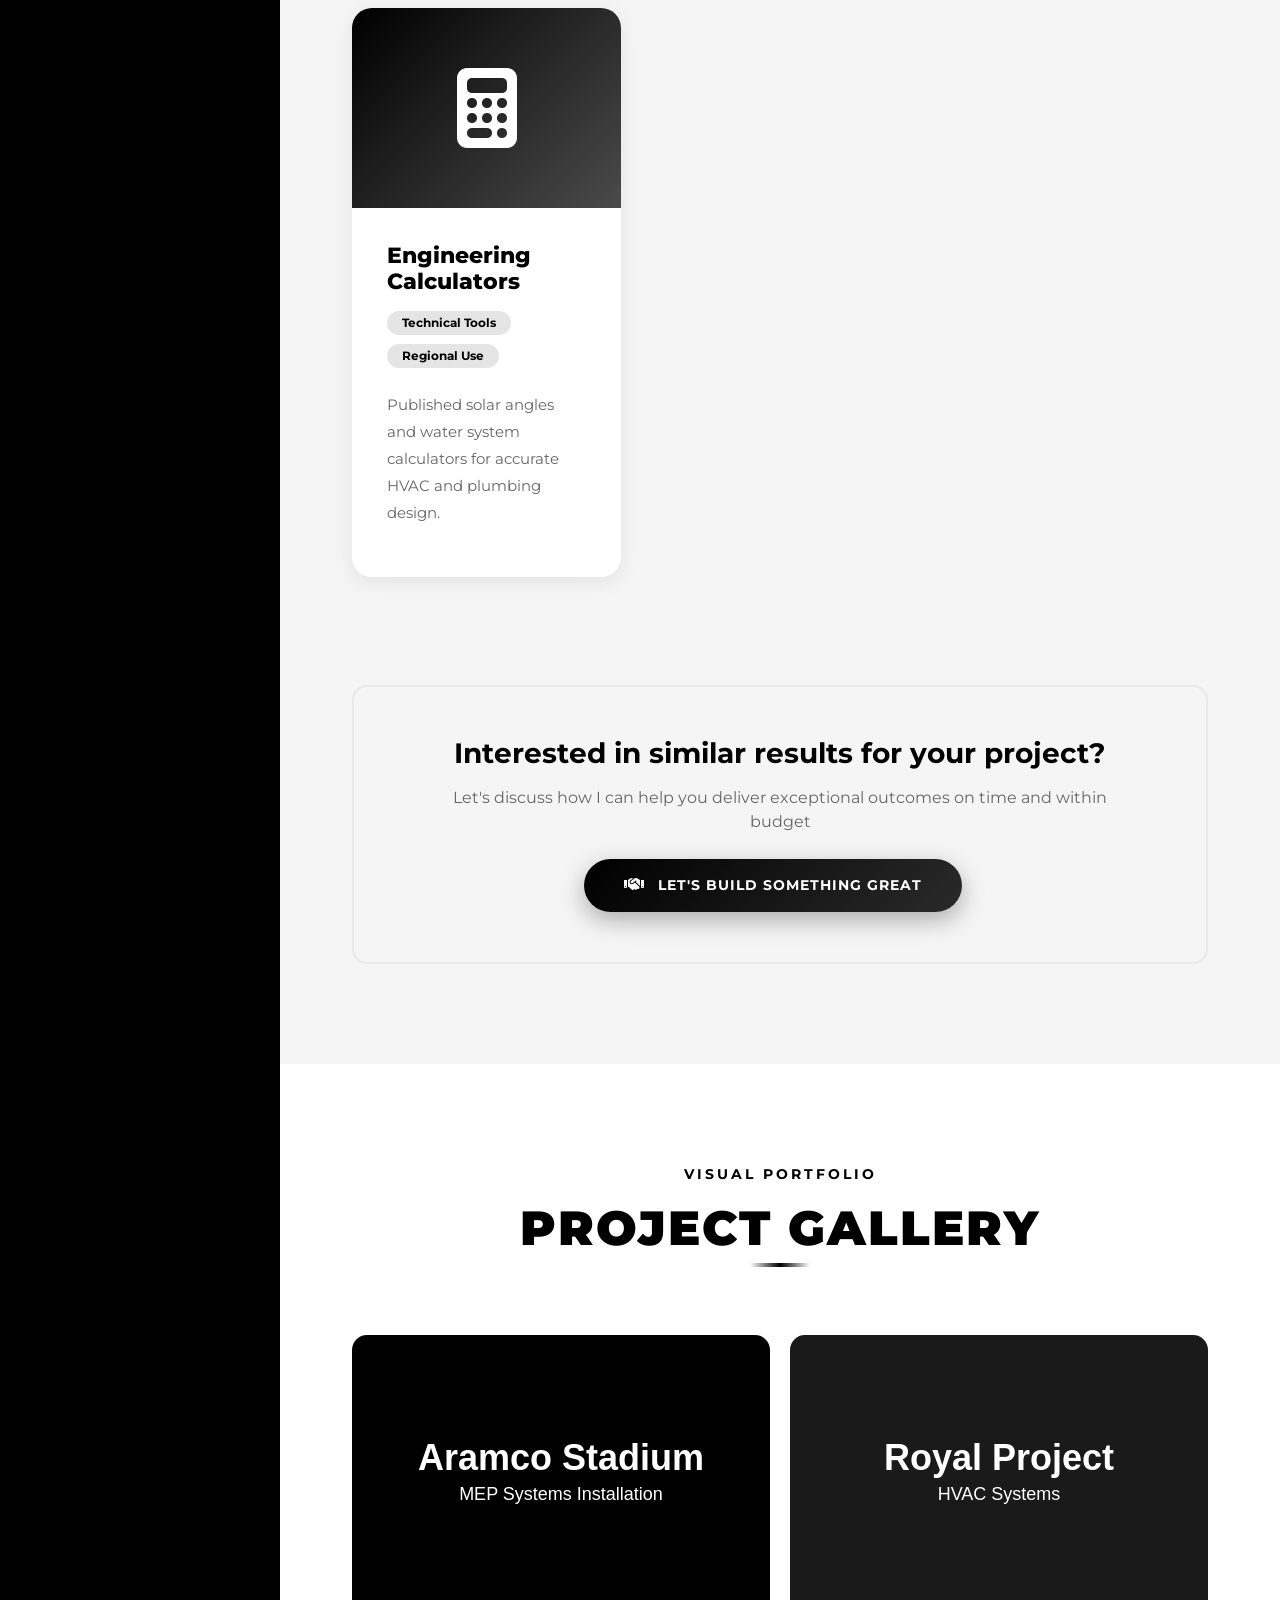
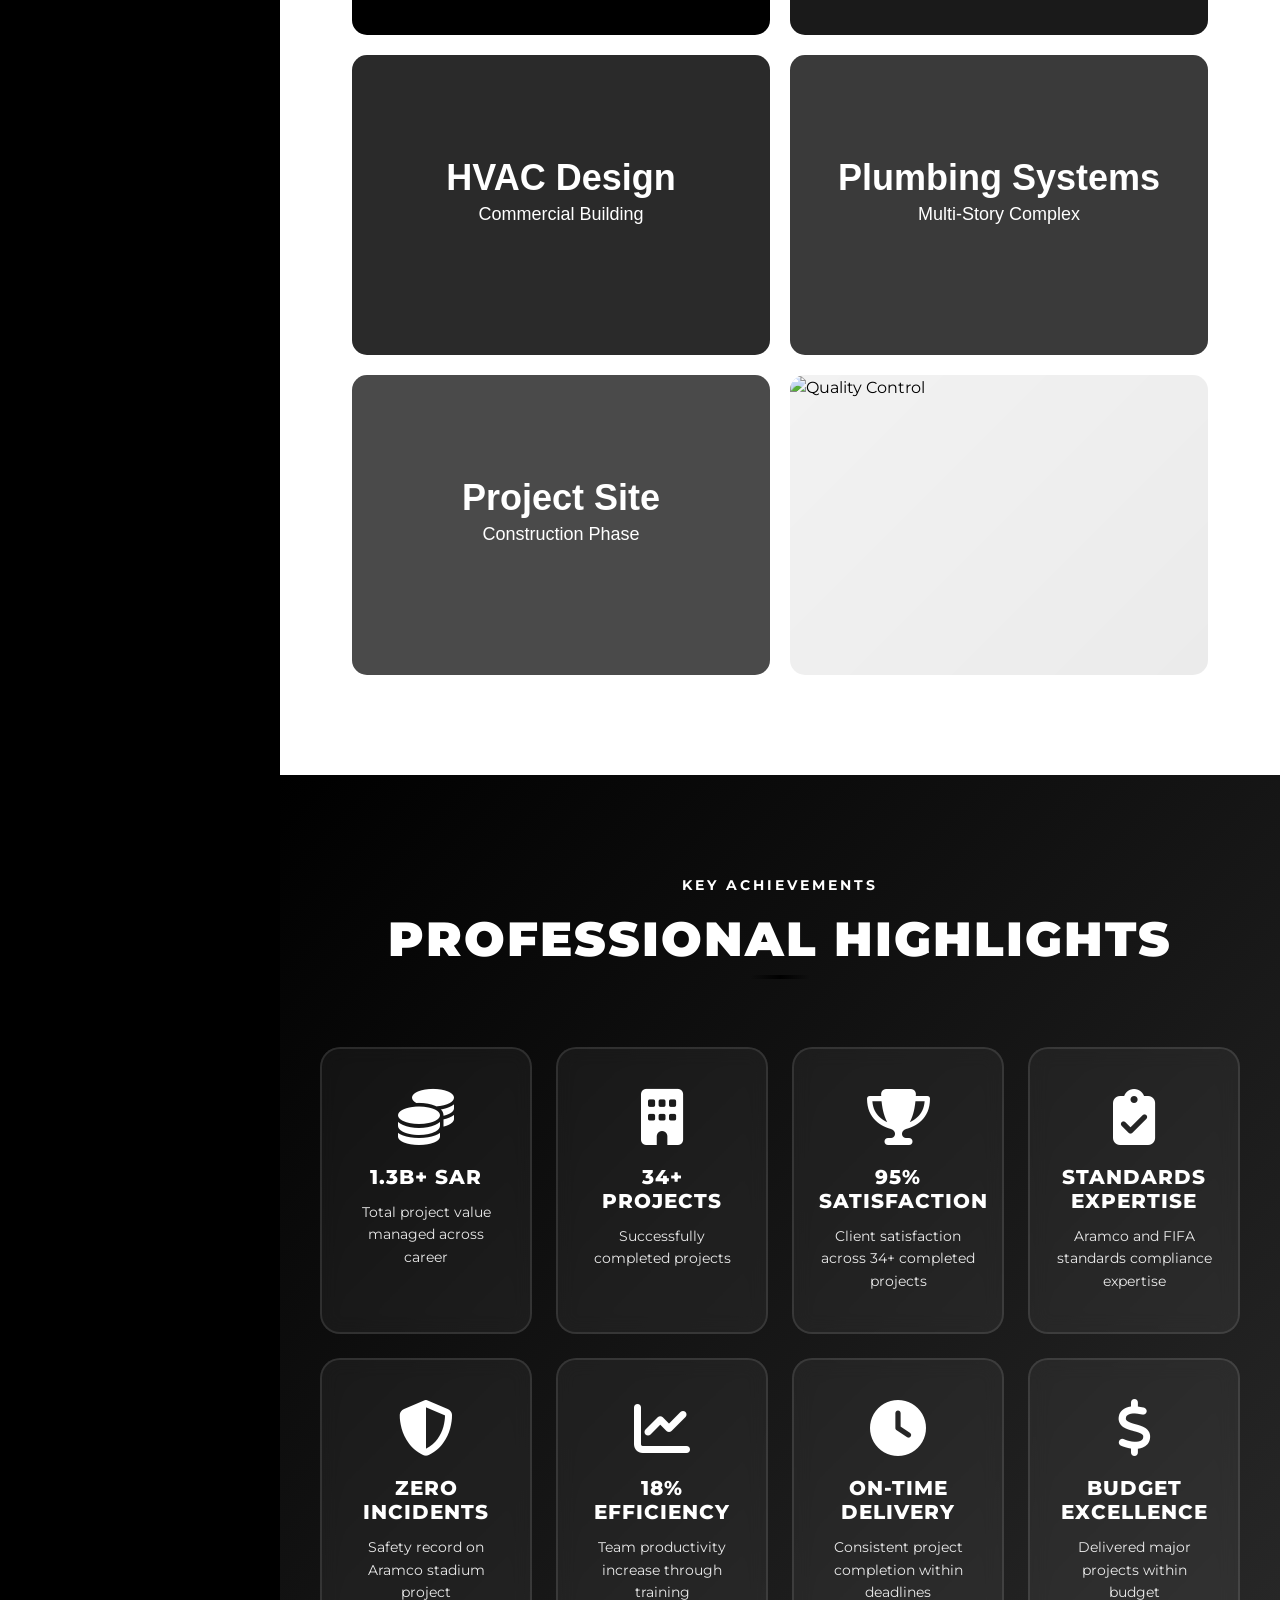
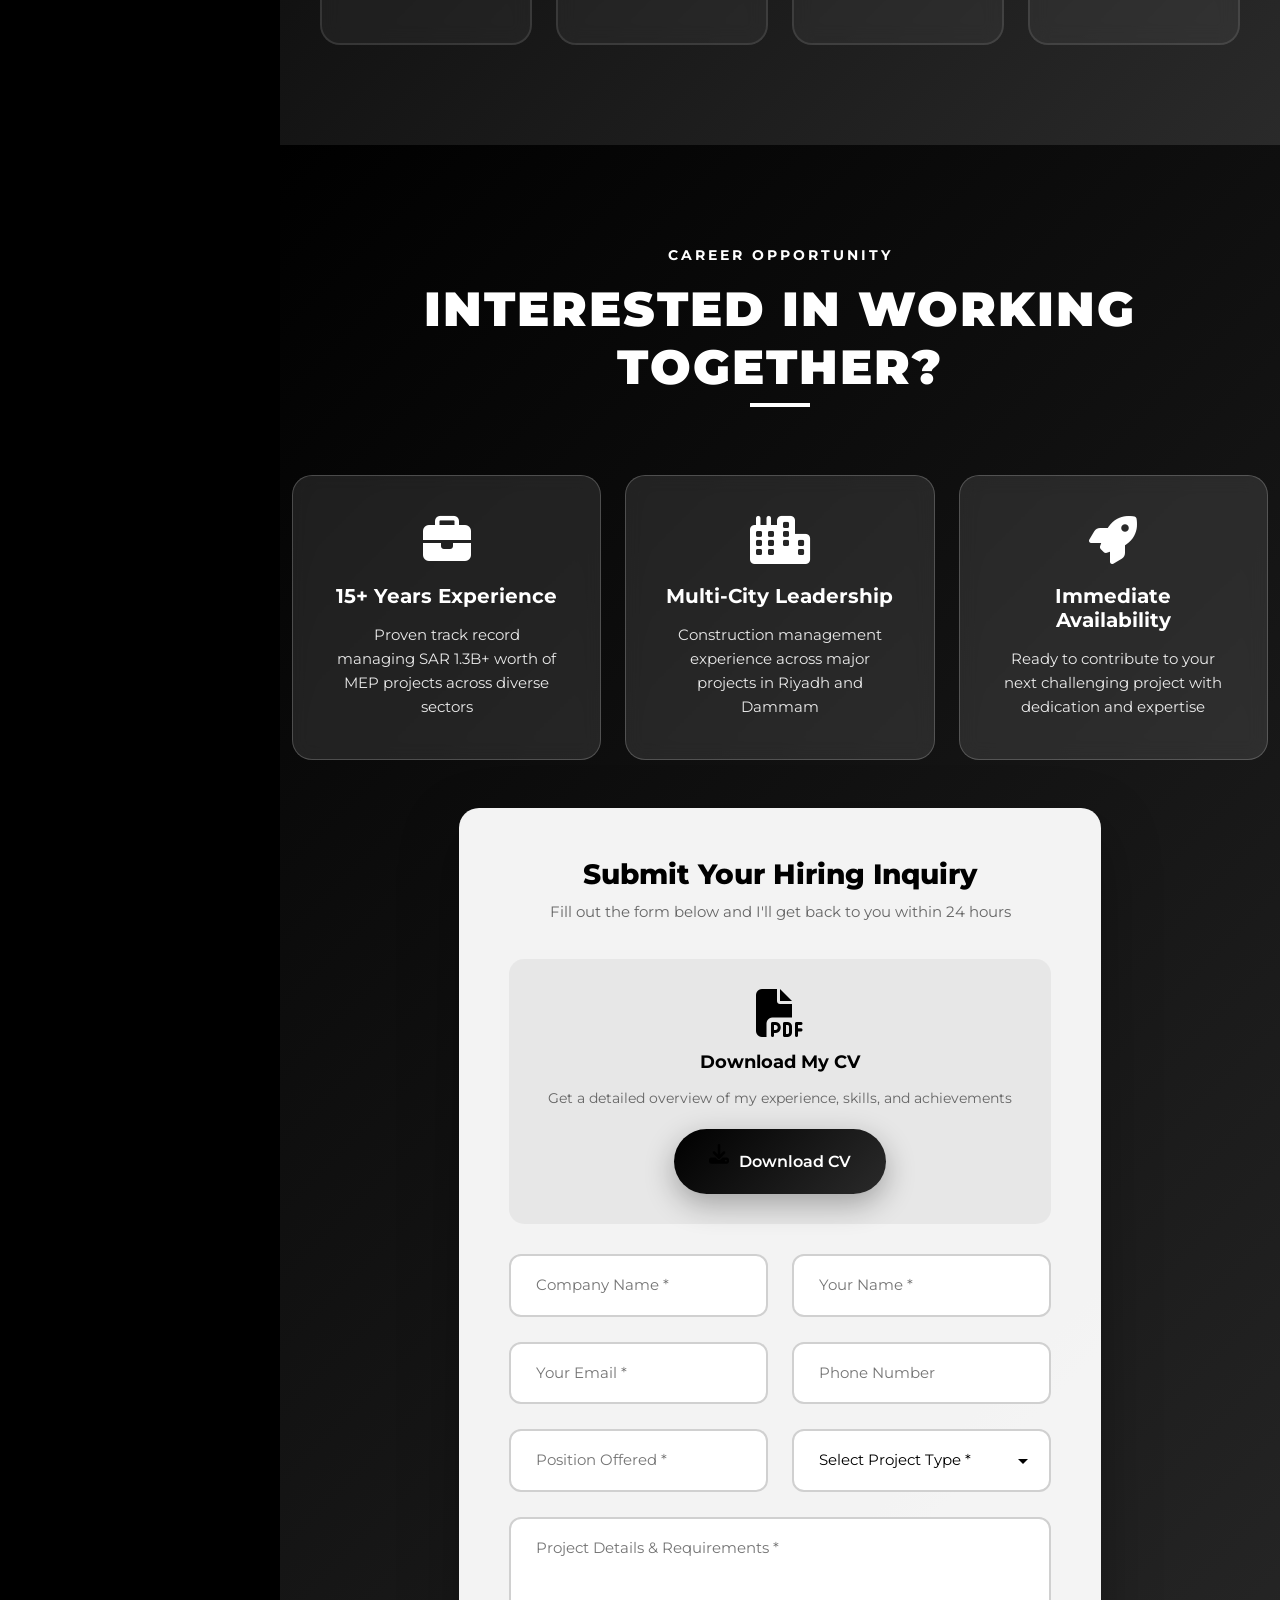
==== commit 07b3b18a: "feat(portfolio): sharpen positioning and simplify content" ====
--- a/index.html
+++ b/index.html
@@ -258,17 +258,6 @@
             text-align: right;
         }
 
-        body.rtl .certification-card {
-            text-align: right;
-            border-left: none;
-            border-right: 4px solid #000000;
-        }
-
-        body.rtl .certification-card:hover {
-            transform: translateX(-10px);
-            border-right-width: 6px;
-        }
-
         body.rtl .achievement-card {
             text-align: center;
         }
@@ -276,39 +265,6 @@
         body.rtl .achievements-section {
             margin-right: 0;
             margin-left: 0;
-        }
-
-        body.rtl .testimonials-section {
-            margin-right: 0px;
-            margin-left: 0;
-        }
-
-        body.rtl .testimonial-card {
-            text-align: right;
-        }
-
-        body.rtl .testimonial-card::before {
-            left: auto;
-            right: 30px;
-        }
-
-        body.rtl .testimonial-author {
-            flex-direction: row-reverse;
-            text-align: right;
-        }
-
-        body.rtl .testimonial-author-info {
-            text-align: right;
-        }
-
-        body.rtl .testimonial-rating {
-            text-align: right;
-        }
-
-        body.rtl .testimonials-section .section-title span,
-        body.rtl .testimonials-section .section-title h2,
-        body.rtl .testimonials-section .section-title h2::after {
-            color: #ffffff !important;
         }
 
         /* RTL Support for Services Section - Center alignment */
@@ -1002,73 +958,44 @@
             line-height: 1.8;
         }
 
-        /* Skills Progress */
+        /* Skills */
         .skills-section {
             background: #fff;
         }
 
         .skill-progress-item {
-            margin-bottom: 35px;
+            display: flex;
+            align-items: center;
+            min-height: 72px;
+            margin-bottom: 18px;
+            padding: 20px 24px;
+            background: var(--bg-light);
+            border-left: 4px solid #000000;
+        }
+
+        .skill-progress-item::before {
+            content: '\f00c';
+            margin-right: 16px;
+            color: #000000;
+            font-family: 'Font Awesome 6 Free';
+            font-weight: 900;
+        }
+
+        body.rtl .skill-progress-item {
+            border-right: 4px solid #000000;
+            border-left: 0;
+        }
+
+        body.rtl .skill-progress-item::before {
+            margin-right: 0;
+            margin-left: 16px;
         }
 
         .skill-progress-item h5 {
             font-size: 16px;
             font-weight: 700;
             color: var(--text-dark);
-            margin-bottom: 12px;
-            display: flex;
-            justify-content: space-between;
-            align-items: center;
-        }
-
-        .skill-progress-item h5 span {
-            color: #000000;
-            font-size: 14px;
-        }
-
-        .progress-bar-wrapper {
-            height: 12px;
-            background: #e0e0e0;
-            border-radius: 20px;
-            overflow: hidden;
-            position: relative;
-        }
-
-        .progress-bar-fill {
-            height: 100%;
-            background: linear-gradient(90deg, #000000 0%, #4a4a4a 100%);
-            border-radius: 20px;
-            position: relative;
-            width: 0;
-            transition: width 2s ease;
-            animation: fillBar 2s ease forwards;
-        }
-
-        @keyframes fillBar {
-            from {
-                width: 0;
-            }
-        }
-
-        .progress-bar-fill::after {
-            content: '';
-            position: absolute;
-            top: 0;
-            left: 0;
-            width: 100%;
-            height: 100%;
-            background: linear-gradient(90deg, transparent, rgba(255, 255, 255, 0.4), transparent);
-            animation: shimmer 2s ease infinite;
-        }
-
-        @keyframes shimmer {
-            0% {
-                transform: translateX(-100%);
-            }
-
-            100% {
-                transform: translateX(100%);
-            }
+            margin: 0;
         }
 
         /* Services */
@@ -1313,124 +1240,6 @@
             color: var(--text-light);
             line-height: 1.8;
             margin-top: 15px;
-        }
-
-        /* Certifications Section */
-        .certifications-section {
-            background: var(--bg-light);
-        }
-
-        .certification-card {
-            background: #ffffff;
-            padding: 30px;
-            border-radius: 15px;
-            border-left: 4px solid #000000;
-            box-shadow: 0 5px 20px rgba(0, 0, 0, 0.08);
-            transition: all 0.4s ease;
-            height: 100%;
-            display: flex;
-            gap: 20px;
-        }
-
-        .certification-card:hover {
-            transform: translateX(10px);
-            box-shadow: 0 10px 30px rgba(0, 0, 0, 0.12);
-            border-left-width: 6px;
-        }
-
-        .cert-icon {
-            flex-shrink: 0;
-            width: 80px;
-            height: 80px;
-            background: linear-gradient(135deg, #000000 0%, #3a3a3a 100%);
-            border-radius: 15px;
-            display: flex;
-            align-items: center;
-            justify-content: center;
-            color: #ffffff;
-            font-size: 36px;
-            box-shadow: 0 5px 15px rgba(0, 0, 0, 0.2);
-        }
-
-        .cert-content {
-            flex: 1;
-        }
-
-        .cert-badge {
-            display: inline-block;
-            padding: 6px 15px;
-            background: linear-gradient(135deg, #000000 0%, #2a2a2a 100%);
-            color: #ffffff;
-            font-size: 12px;
-            font-weight: 700;
-            border-radius: 20px;
-            margin-bottom: 15px;
-            text-transform: uppercase;
-            letter-spacing: 0.5px;
-        }
-
-        .cert-badge-aramco {
-            background: linear-gradient(135deg, #1a1a1a 0%, #3a3a3a 100%);
-        }
-
-        .cert-badge-technical {
-            background: linear-gradient(135deg, #2a2a2a 0%, #4a4a4a 100%);
-        }
-
-        .cert-badge-software {
-            background: linear-gradient(135deg, #3a3a3a 0%, #5a5a5a 100%);
-        }
-
-        .cert-badge-safety {
-            background: linear-gradient(135deg, #4a4a4a 0%, #6a6a6a 100%);
-        }
-
-        .cert-content h4 {
-            font-size: 20px;
-            font-weight: 700;
-            color: var(--text-dark);
-            margin-bottom: 8px;
-            line-height: 1.3;
-        }
-
-        .cert-content h5 {
-            font-size: 15px;
-            font-weight: 500;
-            color: var(--text-light);
-            margin-bottom: 15px;
-        }
-
-        .cert-details {
-            background: rgba(0, 0, 0, 0.03);
-            padding: 15px;
-            border-radius: 8px;
-            margin-bottom: 15px;
-        }
-
-        .cert-details p {
-            font-size: 14px;
-            color: var(--text-dark);
-            margin-bottom: 8px;
-            display: flex;
-            align-items: center;
-            gap: 8px;
-        }
-
-        .cert-details p:last-child {
-            margin-bottom: 0;
-        }
-
-        .cert-details i {
-            color: #000000;
-            font-size: 14px;
-            width: 18px;
-        }
-
-        .cert-description {
-            font-size: 14px;
-            color: var(--text-light);
-            line-height: 1.7;
-            margin: 0;
         }
 
         /* Contact */
@@ -1825,229 +1634,6 @@
             font-size: 20px;
         }
 
-        /* Join My Network Section */
-        .network-section {
-            background: linear-gradient(135deg, #f5f5f5 0%, #e8e8e8 100%);
-            padding: 100px 0;
-            position: relative;
-        }
-
-        .network-section .section-title span {
-            color: #000000;
-        }
-
-        .network-section .section-title h2 {
-            color: #000000;
-        }
-
-        .network-benefits {
-            margin-bottom: 50px;
-        }
-
-        .benefit-card {
-            background: #ffffff;
-            padding: 40px 30px;
-            border-radius: 20px;
-            text-align: center;
-            transition: all 0.4s ease;
-            box-shadow: 0 5px 20px rgba(0, 0, 0, 0.08);
-            height: 100%;
-            border: 2px solid transparent;
-        }
-
-        .benefit-card:hover {
-            transform: translateY(-10px);
-            box-shadow: 0 15px 40px rgba(0, 0, 0, 0.15);
-            border-color: #000000;
-        }
-
-        .benefit-card i {
-            font-size: 48px;
-            background: linear-gradient(135deg, #000000 0%, #4a4a4a 100%);
-            -webkit-background-clip: text;
-            -webkit-text-fill-color: transparent;
-            margin-bottom: 20px;
-            display: block;
-        }
-
-        .benefit-card h4 {
-            font-size: 20px;
-            font-weight: 700;
-            margin-bottom: 15px;
-            color: #000000;
-        }
-
-        .benefit-card p {
-            color: #666666;
-            font-size: 15px;
-            line-height: 1.6;
-            margin: 0;
-        }
-
-        .cv-submission-form {
-            background: #ffffff;
-            padding: 50px;
-            border-radius: 20px;
-            box-shadow: 0 20px 60px rgba(0, 0, 0, 0.15);
-        }
-
-        .cv-submission-form h3 {
-            font-size: 28px;
-            font-weight: 700;
-            margin-bottom: 10px;
-            color: #000000;
-        }
-
-        .cv-submission-form .form-subtitle {
-            color: #666666;
-            margin-bottom: 30px;
-            font-size: 15px;
-        }
-
-        .cv-submission-form .form-group {
-            margin-bottom: 20px;
-        }
-
-        .cv-submission-form label {
-            display: block;
-            font-weight: 600;
-            margin-bottom: 8px;
-            color: #000000;
-            font-size: 14px;
-        }
-
-        .cv-submission-form input,
-        .cv-submission-form select,
-        .cv-submission-form textarea {
-            width: 100%;
-            padding: 15px 20px;
-            border: 2px solid #d0d0d0;
-            border-radius: 10px;
-            font-size: 15px;
-            transition: all 0.3s ease;
-            background: #ffffff;
-            color: #000000;
-        }
-
-        .cv-submission-form input:focus,
-        .cv-submission-form select:focus,
-        .cv-submission-form textarea:focus {
-            border-color: #000000;
-            outline: none;
-            box-shadow: 0 0 0 3px rgba(0, 0, 0, 0.1);
-        }
-
-        .cv-submission-form textarea {
-            resize: vertical;
-            min-height: 120px;
-        }
-
-        .file-upload-wrapper {
-            position: relative;
-            overflow: hidden;
-            display: inline-block;
-            width: 100%;
-        }
-
-        .file-upload-wrapper input[type=file] {
-            position: absolute;
-            left: -9999px;
-        }
-
-        .file-upload-label {
-            display: flex;
-            align-items: center;
-            justify-content: center;
-            padding: 20px;
-            border: 2px dashed #d0d0d0;
-            border-radius: 10px;
-            cursor: pointer;
-            transition: all 0.3s ease;
-            background: #f8f8f8;
-        }
-
-        .file-upload-label:hover {
-            border-color: #000000;
-            background: #f0f0f0;
-        }
-
-        .file-upload-label i {
-            font-size: 24px;
-            margin-right: 10px;
-            color: #666666;
-        }
-
-        .file-upload-label span {
-            color: #666666;
-            font-size: 15px;
-        }
-
-        .file-name-display {
-            margin-top: 10px;
-            padding: 10px 15px;
-            background: #e8f5e9;
-            border-radius: 8px;
-            color: #2e7d32;
-            font-size: 14px;
-            display: none;
-        }
-
-        .file-name-display i {
-            margin-right: 8px;
-        }
-
-        .form-row {
-            display: grid;
-            grid-template-columns: 1fr 1fr;
-            gap: 20px;
-        }
-
-        .btn-submit-cv {
-            background: linear-gradient(135deg, #000000 0%, #2a2a2a 100%);
-            color: #ffffff;
-            padding: 15px 40px;
-            border: none;
-            border-radius: 50px;
-            font-size: 16px;
-            font-weight: 600;
-            cursor: pointer;
-            transition: all 0.4s ease;
-            width: 100%;
-            margin-top: 10px;
-        }
-
-        .btn-submit-cv:hover {
-            transform: translateY(-3px);
-            box-shadow: 0 10px 30px rgba(0, 0, 0, 0.3);
-            background: linear-gradient(135deg, #2a2a2a 0%, #000000 100%);
-        }
-
-        .cv-form-success {
-            background: linear-gradient(135deg, #2e7d32 0%, #43a047 100%);
-            color: #ffffff;
-            padding: 40px;
-            border-radius: 20px;
-            text-align: center;
-            display: none;
-        }
-
-        .cv-form-success i {
-            font-size: 64px;
-            margin-bottom: 20px;
-            display: block;
-        }
-
-        .cv-form-success h3 {
-            font-size: 28px;
-            font-weight: 700;
-            margin-bottom: 15px;
-        }
-
-        .cv-form-success p {
-            font-size: 16px;
-            margin: 0;
-        }
-
         /* WhatsApp Button */
         .btn-whatsapp {
             display: inline-flex;
@@ -2164,90 +1750,6 @@
             opacity: 0.9;
             line-height: 1.6;
             margin: 0;
-        }
-
-        /* Testimonials */
-        .testimonials-section {
-            background: linear-gradient(135deg, #000000 0%, #2a2a2a 100%);
-
-            
-        }
-        
-        .testimonials-section .section-title span,
-        .testimonials-section .section-title h2 {
-            color: #ffffff !important;
-        }
-
-        .testimonial-card {
-            background: #fff;
-            padding: 40px;
-            border-radius: 20px;
-            box-shadow: 0 5px 20px rgba(0, 0, 0, 0.08);
-            position: relative;
-            margin-bottom: 30px;
-            transition: all 0.4s ease;
-        }
-
-        .testimonial-card::before {
-            content: '"';
-            position: absolute;
-            top: 20px;
-            left: 30px;
-            font-size: 80px;
-            font-weight: 900;
-            color: rgba(0, 0, 0, 0.05);
-            line-height: 1;
-            font-family: Georgia, serif;
-        }
-
-        .testimonial-card:hover {
-            transform: translateY(-5px);
-            box-shadow: 0 15px 40px rgba(0, 0, 0, 0.15);
-        }
-
-        .testimonial-content {
-            position: relative;
-            z-index: 1;
-        }
-
-        .testimonial-content p {
-            font-size: 15px;
-            line-height: 1.8;
-            color: var(--text-light);
-            margin-bottom: 25px;
-            font-style: italic;
-        }
-
-        .testimonial-author {
-            display: flex;
-            align-items: center;
-            gap: 20px;
-        }
-
-        .testimonial-author img {
-            width: 60px;
-            height: 60px;
-            border-radius: 50%;
-            border: 3px solid rgba(0, 0, 0, 0.1);
-        }
-
-        .testimonial-author-info h5 {
-            font-size: 18px;
-            font-weight: 800;
-            color: var(--text-dark);
-            margin: 0 0 5px 0;
-        }
-
-        .testimonial-author-info span {
-            font-size: 14px;
-            color: #000000;
-            font-weight: 600;
-        }
-
-        .testimonial-rating {
-            color: #000000;
-            font-size: 16px;
-            margin-bottom: 15px;
         }
 
         /* Gallery Section */
@@ -2624,8 +2126,7 @@
 
             .main-content,
             .footer,
-            .achievements-section,
-            .testimonials-section {
+            .achievements-section {
                 margin-left: 0 !important;
             }
 
@@ -2656,8 +2157,7 @@
             }
 
             .footer,
-            .achievements-section,
-            .testimonials-section {
+            .achievements-section {
                 margin-left: 0;
             }
 
@@ -2695,8 +2195,7 @@
             }
             
             body.rtl .footer,
-            body.rtl .achievements-section,
-            body.rtl .testimonials-section {
+            body.rtl .achievements-section {
                 margin-right: 0;
             }
             
@@ -2715,8 +2214,7 @@
             body.rtl .about-content,
             body.rtl .timeline-item,
             body.rtl .service-card,
-            body.rtl .project-card,
-            body.rtl .testimonial-card {
+            body.rtl .project-card {
                 text-align: right;
             }
             
@@ -2733,16 +2231,6 @@
             
             /* Fix gallery spacing on mobile */
             .gallery-item {
-                margin-bottom: 20px;
-            }
-            
-            /* Testimonial cards mobile spacing */
-            .testimonial-card {
-                margin-bottom: 30px;
-            }
-            
-            /* Certification cards mobile */
-            .certification-card {
                 margin-bottom: 20px;
             }
             
@@ -3134,7 +2622,7 @@
         <!-- Hero Section -->
         <section class="hero-section" id="home">
             <div class="hero-content">
-                <h4>Hello! Professional!</h4>
+                <h4>Delivering Complex MEP Projects Across Saudi Arabia</h4>
                 <h1>I'm <span>Abdel Hady Habib</span></h1>
                 <h3 class="hero-subtitle">Senior Construction Manager & MEP Engineering Leader</h3>
                 <p class="hero-desc">
@@ -3387,54 +2875,30 @@
                 <div class="row">
                     <div class="col-lg-6">
                         <div class="skill-progress-item">
-                            <h5>Project Management <span>95%</span></h5>
-                            <div class="progress-bar-wrapper">
-                                <div class="progress-bar-fill" style="animation-delay: 0.2s; width: 95%;"></div>
-                            </div>
+                            <h5>Project Management</h5>
                         </div>
                         <div class="skill-progress-item">
-                            <h5>MEP Design & Execution <span>98%</span></h5>
-                            <div class="progress-bar-wrapper">
-                                <div class="progress-bar-fill" style="animation-delay: 0.4s; width: 98%;"></div>
-                            </div>
+                            <h5>MEP Design & Execution</h5>
                         </div>
                         <div class="skill-progress-item">
-                            <h5>Budget & Cost Control <span>92%</span></h5>
-                            <div class="progress-bar-wrapper">
-                                <div class="progress-bar-fill" style="animation-delay: 0.6s; width: 92%;"></div>
-                            </div>
+                            <h5>Budget & Cost Control</h5>
                         </div>
                         <div class="skill-progress-item">
-                            <h5>HVAC Systems <span>100%</span></h5>
-                            <div class="progress-bar-wrapper">
-                                <div class="progress-bar-fill" style="animation-delay: 0.8s; width: 100%;"></div>
-                            </div>
+                            <h5>HVAC Systems</h5>
                         </div>
                     </div>
                     <div class="col-lg-6">
                         <div class="skill-progress-item">
-                            <h5>Quality Assurance (QA/QC) <span>93%</span></h5>
-                            <div class="progress-bar-wrapper">
-                                <div class="progress-bar-fill" style="animation-delay: 1s; width: 93%;"></div>
-                            </div>
+                            <h5>Quality Assurance (QA/QC)</h5>
                         </div>
                         <div class="skill-progress-item">
-                            <h5>Team Leadership <span>90%</span></h5>
-                            <div class="progress-bar-wrapper">
-                                <div class="progress-bar-fill" style="animation-delay: 1.2s; width: 90%;"></div>
-                            </div>
+                            <h5>Team Leadership</h5>
                         </div>
                         <div class="skill-progress-item">
-                            <h5>AutoCAD & HAP Software <span>96%</span></h5>
-                            <div class="progress-bar-wrapper">
-                                <div class="progress-bar-fill" style="animation-delay: 1.4s; width: 96%;"></div>
-                            </div>
+                            <h5>AutoCAD & HAP Software</h5>
                         </div>
                         <div class="skill-progress-item">
-                            <h5>Standards Compliance (Aramco/FIFA) <span>100%</span></h5>
-                            <div class="progress-bar-wrapper">
-                                <div class="progress-bar-fill" style="animation-delay: 1.6s; width: 100%;"></div>
-                            </div>
+                            <h5>Standards Compliance (Aramco/FIFA)</h5>
                         </div>
                     </div>
                 </div>
@@ -3936,131 +3400,7 @@
         </div>
     </section>
 
-        <!-- Join My Network / Talent Pool Section -->
-        <section class="network-section" id="join-network">
-            <div class="container-fluid">
-                <div class="section-title">
-                    <span data-translate="networkCategory">Talent Network</span>
-                    <h2 data-translate="networkTitle">Join My Professional Network</h2>
-                </div>
-
-                <div class="row network-benefits mb-5">
-                    <div class="col-lg-4 col-md-6 mb-4">
-                        <div class="benefit-card">
-                            <i class="fas fa-handshake"></i>
-                            <h4 data-translate="benefit1Title">Direct Referrals</h4>
-                            <p data-translate="benefit1Desc">Get referred to top construction and engineering companies actively seeking talent</p>
-                        </div>
-                    </div>
-                    <div class="col-lg-4 col-md-6 mb-4">
-                        <div class="benefit-card">
-                            <i class="fas fa-building"></i>
-                            <h4 data-translate="benefit2Title">Premium Projects</h4>
-                            <p data-translate="benefit2Desc">Access opportunities in stadium construction, commercial, and industrial mega-projects</p>
-                        </div>
-                    </div>
-                    <div class="col-lg-4 col-md-6 mb-4">
-                        <div class="benefit-card">
-                            <i class="fas fa-network-wired"></i>
-                            <h4 data-translate="benefit3Title">Professional Network</h4>
-                            <p data-translate="benefit3Desc">Connect with industry leaders and expand your career opportunities</p>
-                        </div>
-                    </div>
-                </div>
-
-                <div class="row justify-content-center">
-                    <div class="col-lg-8">
-                        <div class="cv-submission-form" id="cv-form-container">
-                            <h3 data-translate="cvFormTitle">Submit Your Profile</h3>
-                            <p class="form-subtitle" data-translate="cvFormSubtitle">Join my network of qualified engineers and get matched with top companies</p>
-
-                            <form id="cv-submission-form" action="https://formspree.io/f/myzbqaqp" method="POST">
-                                <input type="hidden" name="_subject" value="New Engineer CV Submission">
-                                <input type="hidden" name="form_type" value="cv_submission">
-                                <input type="hidden" name="_gotcha" style="display:none">
-
-                                <div class="form-row">
-                                    <div class="form-group">
-                                        <label for="cv-full-name" data-translate="labelFullName">Full Name *</label>
-                                        <input type="text" id="cv-full-name" name="full_name" required data-translate-placeholder="placeholderFullName">
-                                    </div>
-                                    <div class="form-group">
-                                        <label for="cv-email" data-translate="labelEmail">Email Address *</label>
-                                        <input type="email" id="cv-email" name="_replyto" required data-translate-placeholder="placeholderEmail">
-                                    </div>
-                                </div>
-
-                                <div class="form-row">
-                                    <div class="form-group">
-                                        <label for="cv-phone" data-translate="labelPhone">Phone Number *</label>
-                                        <input type="tel" id="cv-phone" name="phone" required data-translate-placeholder="placeholderPhoneNumber">
-                                    </div>
-                                    <div class="form-group">
-                                        <label for="specialization" data-translate="labelSpecialization">Specialization *</label>
-                                        <select name="specialization" id="specialization" required>
-                                            <option value="" data-translate="selectSpecialization">Select Your Specialization</option>
-                                            <option value="mep" data-translate="specMEP">MEP Engineering</option>
-                                            <option value="hvac" data-translate="specHVAC">HVAC Design</option>
-                                            <option value="plumbing" data-translate="specPlumbing">Plumbing & Fire Fighting</option>
-                                            <option value="electrical" data-translate="specElectrical">Electrical Systems</option>
-                                            <option value="project_management" data-translate="specPM">Project Management</option>
-                                            <option value="qa_qc" data-translate="specQA">QA/QC Engineering</option>
-                                            <option value="civil" data-translate="specCivil">Civil Engineering</option>
-                                            <option value="other" data-translate="specOther">Other</option>
-                                        </select>
-                                    </div>
-                                </div>
-
-                                <div class="form-row">
-                                    <div class="form-group">
-                                        <label for="experience-years" data-translate="labelExperience">Years of Experience *</label>
-                                        <select name="experience_years" id="experience-years" required>
-                                            <option value="" data-translate="selectExperience">Select Experience Level</option>
-                                            <option value="0-2" data-translate="exp0to2">0-2 Years (Entry Level)</option>
-                                            <option value="3-5" data-translate="exp3to5">3-5 Years (Mid-Level)</option>
-                                            <option value="6-10" data-translate="exp6to10">6-10 Years (Senior)</option>
-                                            <option value="10+" data-translate="exp10plus">10+ Years (Expert)</option>
-                                        </select>
-                                    </div>
-                                    <div class="form-group">
-                                        <label for="cv-location" data-translate="labelLocation">Current Location *</label>
-                                        <input type="text" id="cv-location" name="location" required data-translate-placeholder="placeholderLocation">
-                                    </div>
-                                </div>
-
-                                <div class="form-group">
-                                    <label for="cv-certifications" data-translate="labelCertifications">Certifications (Optional)</label>
-                                    <input type="text" id="cv-certifications" name="certifications" data-translate-placeholder="placeholderCertifications">
-                                </div>
-
-                                <div class="form-group">
-                                    <label for="cv-bio" data-translate="labelBio">Brief Bio *</label>
-                                    <textarea name="bio" required data-translate-placeholder="placeholderBio" maxlength="500" id="cv-bio"></textarea>
-                                    <small style="color: #666; float: right;" id="cv-bio-counter">0 / 500</small>
-                                </div>
-
-                                <div class="form-group">
-                                    <label for="cv-link" data-translate="labelCVLink">CV/Resume Link * (Google Drive, Dropbox, LinkedIn, etc.)</label>
-                                    <input type="url" id="cv-link" name="cv_link" required data-translate-placeholder="placeholderCVLink">
-                                    <small style="color: #666; display: block; margin-top: 5px;" data-translate="cvLinkHelper">Share your CV via Google Drive, Dropbox, or LinkedIn profile link</small>
-                                </div>
-
-                                <p class="form-privacy-note" data-translate="formPrivacyNotice">Your information is sent through Formspree and used only to respond to your submission.</p>
-                                <button type="submit" class="btn-submit-cv" data-translate="submitCV">Submit Your Profile</button>
-                            </form>
-                        </div>
-
-                        <div class="cv-form-success" id="cv-form-success" role="status" aria-live="polite">
-                            <i class="fas fa-check-circle"></i>
-                            <h3 data-translate="cvSubmitSuccess">Profile Submitted Successfully!</h3>
-                            <p data-translate="cvSubmitSuccessMsg">Thank you for joining my network. I'll review your profile and contact you when relevant opportunities arise.</p>
-                        </div>
-                    </div>
-                </div>
-            </div>
-        </section>
-
-            <!-- Contact Section -->
+        <!-- Contact Section -->
         <section class="section contact-section" id="contact">
             <div class="container">
                 <div class="section-title text-center">
@@ -4268,16 +3608,14 @@
                 education: "Education",
                 experience: "Experience",
                 skills: "Skills",
-                certifications: "Certifications",
                 services: "Services",
                 projects: "Projects",
                 gallery: "Gallery",
-                testimonials: "Testimonials",
                 network: "Join My Network",
                 contact: "Contact",
                 
                 // Hero Section
-                hello: "Hello! Professional!",
+                hello: "Delivering Complex MEP Projects Across Saudi Arabia",
                 imText: "I'm",
                 name: "Abdel Hady Habib",
                 heroTitle: "Senior Construction Manager & MEP Engineering Leader",
@@ -4358,52 +3696,6 @@
                 inquirySuccessMsg: "Thank you for your interest. I'll review your inquiry and get back to you within 24 hours.",
                 formPrivacyNotice: "Your information is sent through Formspree and used only to respond to your submission.",
                 
-                // Join My Network Section
-                networkCategory: "Talent Network",
-                networkTitle: "Join My Professional Network",
-                benefit1Title: "Direct Referrals",
-                benefit1Desc: "Get referred to top construction and engineering companies actively seeking talent",
-                benefit2Title: "Premium Projects",
-                benefit2Desc: "Access opportunities in stadium construction, commercial, and industrial mega-projects",
-                benefit3Title: "Professional Network",
-                benefit3Desc: "Connect with industry leaders and expand your career opportunities",
-                cvFormTitle: "Submit Your Profile",
-                cvFormSubtitle: "Join my network of qualified engineers and get matched with top companies",
-                labelFullName: "Full Name *",
-                placeholderFullName: "Enter your full name",
-                labelEmail: "Email Address *",
-                placeholderEmail: "your.email@example.com",
-                labelPhone: "Phone Number *",
-                placeholderPhoneNumber: "+966 XXX XXX XXX",
-                labelSpecialization: "Specialization *",
-                selectSpecialization: "Select Your Specialization",
-                specMEP: "MEP Engineering",
-                specHVAC: "HVAC Design",
-                specPlumbing: "Plumbing & Fire Fighting",
-                specElectrical: "Electrical Systems",
-                specPM: "Project Management",
-                specQA: "QA/QC Engineering",
-                specCivil: "Civil Engineering",
-                specOther: "Other",
-                labelExperience: "Years of Experience *",
-                selectExperience: "Select Experience Level",
-                exp0to2: "0-2 Years (Entry Level)",
-                exp3to5: "3-5 Years (Mid-Level)",
-                exp6to10: "6-10 Years (Senior)",
-                exp10plus: "10+ Years (Expert)",
-                labelLocation: "Current Location *",
-                placeholderLocation: "City, Country",
-                labelCertifications: "Certifications (Optional)",
-                placeholderCertifications: "PMP, PE, Aramco Approved, etc.",
-                labelBio: "Brief Bio *",
-                placeholderBio: "Tell us about your experience, key projects, and career goals...",
-                labelCVLink: "CV/Resume Link * (Google Drive, Dropbox, LinkedIn, etc.)",
-                placeholderCVLink: "https://drive.google.com/file/d/your-cv-link",
-                cvLinkHelper: "Share your CV via Google Drive, Dropbox, or LinkedIn profile link",
-                submitCV: "Submit Your Profile",
-                cvSubmitSuccess: "Profile Submitted Successfully!",
-                cvSubmitSuccessMsg: "Thank you for joining my network. I'll review your profile and contact you when relevant opportunities arise.",
-                
                 // Contact Section
                 contactCategory: "Contact",
                 contactTitle: "Get In Touch",
@@ -4544,11 +3836,11 @@
                 skill1: "Project Management",
                 skill2: "MEP Design & Execution",
                 skill3: "Budget & Cost Control",
-                skill4: "Quality Assurance (QA/QC)",
-                skill5: "Team Leadership",
-                skill6: "AutoCAD & HAP Software",
-                skill7: "Standards Compliance (Aramco/FIFA)",
-                skill8: "HVAC Systems",
+                skill4: "HVAC Systems",
+                skill5: "Quality Assurance (QA/QC)",
+                skill6: "Team Leadership",
+                skill7: "AutoCAD & HAP Software",
+                skill8: "Standards Compliance (Aramco/FIFA)",
                 
                 // Services Section
                 service1Title: "PROJECT LEADERSHIP",
@@ -4663,16 +3955,14 @@
                 education: "التعليم",
                 experience: "الخبرة",
                 skills: "المهارات",
-                certifications: "الشهادات",
                 services: "الخدمات",
                 projects: "المشاريع",
                 gallery: "المعرض",
-                testimonials: "التوصيات",
                 network: "انضم إلى شبكتي",
                 contact: "اتصل بي",
                 
                 // Hero Section
-                hello: "مرحباً! محترف!",
+                hello: "تنفيذ مشاريع كهروميكانيكية معقدة في المملكة العربية السعودية",
                 imText: "أنا",
                 name: "عبد الهادي حبيب",
                 heroTitle: "مدير إنشاءات أول وقائد هندسة الأنظمة الكهروميكانيكية",
@@ -4743,52 +4033,6 @@
                 inquirySuccessMsg: "شكراً لاهتمامك. سأراجع استفسارك وأرد عليك خلال 24 ساعة.",
                 formPrivacyNotice: "تُرسل معلوماتك عبر Formspree وتُستخدم فقط للرد على طلبك.",
                 
-                // Join My Network Section
-                networkCategory: "شبكة المواهب",
-                networkTitle: "انضم إلى شبكتي المهنية",
-                benefit1Title: "إحالات مباشرة",
-                benefit1Desc: "احصل على إحالات إلى أفضل شركات البناء والهندسة التي تبحث عن مواهب",
-                benefit2Title: "مشاريع متميزة",
-                benefit2Desc: "فرص الوصول إلى مشاريع ملاعب وتجارية وصناعية ضخمة",
-                benefit3Title: "شبكة مهنية",
-                benefit3Desc: "تواصل مع قادة الصناعة ووسع فرصك المهنية",
-                cvFormTitle: "أرسل ملفك الشخصي",
-                cvFormSubtitle: "انضم إلى شبكتي من المهندسين المؤهلين وتطابق مع أفضل الشركات",
-                labelFullName: "الاسم الكامل *",
-                placeholderFullName: "أدخل اسمك الكامل",
-                labelEmail: "البريد الإلكتروني *",
-                placeholderEmail: "your.email@example.com",
-                labelPhone: "رقم الهاتف *",
-                placeholderPhoneNumber: "+966 XXX XXX XXX",
-                labelSpecialization: "التخصص *",
-                selectSpecialization: "اختر تخصصك",
-                specMEP: "هندسة الأنظمة الكهروميكانيكية",
-                specHVAC: "تصميم التكييف والتهوية",
-                specPlumbing: "السباكة ومكافحة الحرائق",
-                specElectrical: "الأنظمة الكهربائية",
-                specPM: "إدارة المشاريع",
-                specQA: "هندسة ضمان الجودة",
-                specCivil: "الهندسة المدنية",
-                specOther: "أخرى",
-                labelExperience: "سنوات الخبرة *",
-                selectExperience: "اختر مستوى الخبرة",
-                exp0to2: "0-2 سنة (مبتدئ)",
-                exp3to5: "3-5 سنوات (متوسط)",
-                exp6to10: "6-10 سنوات (خبير)",
-                exp10plus: "10+ سنوات (خبير متقدم)",
-                labelLocation: "الموقع الحالي *",
-                placeholderLocation: "المدينة، الدولة",
-                labelCertifications: "الشهادات (اختياري)",
-                placeholderCertifications: "PMP، PE، معتمد أرامكو، إلخ.",
-                labelBio: "نبذة مختصرة *",
-                placeholderBio: "أخبرنا عن خبرتك ومشاريعك الرئيسية وأهدافك المهنية...",
-                labelCVLink: "رابط السيرة الذاتية * (Google Drive, Dropbox, LinkedIn, إلخ.)",
-                placeholderCVLink: "https://drive.google.com/file/d/your-cv-link",
-                cvLinkHelper: "شارك سيرتك الذاتية عبر Google Drive أو Dropbox أو رابط ملفك الشخصي على LinkedIn",
-                submitCV: "أرسل ملفك الشخصي",
-                cvSubmitSuccess: "تم إرسال الملف الشخصي بنجاح!",
-                cvSubmitSuccessMsg: "شكراً لانضمامك إلى شبكتي. سأراجع ملفك الشخصي وأتواصل معك عند توفر الفرص المناسبة.",
-                
                 // Services Section
                 servicesCategory: "الخدمات",
                 servicesTitle: "ما أقدمه",
@@ -4939,11 +4183,11 @@
                 skill1: "إدارة المشاريع",
                 skill2: "تصميم وتنفيذ الأنظمة الكهروميكانيكية",
                 skill3: "التحكم في الميزانية والتكاليف",
-                skill4: "ضمان الجودة",
-                skill5: "قيادة الفريق",
-                skill6: "برامج أوتوكاد وHAP",
-                skill7: "الامتثال للمعايير (أرامكو/فيفا)",
-                skill8: "أنظمة التكييف",
+                skill4: "أنظمة التكييف",
+                skill5: "ضمان الجودة",
+                skill6: "قيادة الفريق",
+                skill7: "برامج أوتوكاد وHAP",
+                skill8: "الامتثال للمعايير (أرامكو/فيفا)",
                 
                 // Services Section
                 service1Title: "قيادة المشاريع",
@@ -5053,32 +4297,6 @@
             }
         };
 
-        // Store original English content (done once on page load)
-        let originalContent = {};
-        let contentStored = false;
-
-        function storeOriginalContent() {
-            if (contentStored) return;
-            
-            // Store all text elements
-            document.querySelectorAll('p, h1, h2, h3, h4, h5, h6, li, span, a, button').forEach((el, index) => {
-                const id = `el_${index}`;
-                el.setAttribute('data-original-id', id);
-                originalContent[id] = el.innerHTML;
-            });
-            contentStored = true;
-        }
-
-        // Restore original English content
-        function restoreOriginalContent() {
-            Object.keys(originalContent).forEach(id => {
-                const el = document.querySelector(`[data-original-id="${id}"]`);
-                if (el) {
-                    el.innerHTML = originalContent[id];
-                }
-            });
-        }
-
         // Language Toggle Function
         function toggleLanguage() {
             const body = document.body;
@@ -5362,16 +4580,12 @@
                 if (skillsCat) skillsCat.textContent = t.skillsCategory2 || t.skillsCategory;
                 if (skillsTit) skillsTit.textContent = t.skillsTitle2 || t.skillsTitle;
                 
-                // Update skill names (h5 tags with percentages)
+                // Update skill names
                 const skillNames = skillsSection.querySelectorAll('.skill-progress-item h5');
                 const skillKeys = ['skill1', 'skill2', 'skill3', 'skill4', 'skill5', 'skill6', 'skill7', 'skill8'];
                 skillNames.forEach((skillName, index) => {
                     if (t[skillKeys[index]]) {
-                        const percentage = skillName.querySelector('span');
-                        if (percentage) {
-                            const percentText = percentage.textContent;
-                            skillName.innerHTML = `${t[skillKeys[index]]} <span>${percentText}</span>`;
-                        }
+                        skillName.textContent = t[skillKeys[index]];
                     }
                 });
             }
@@ -6079,103 +5293,6 @@
         }
 
         // ==========================================
-        // CV SUBMISSION FORM FUNCTIONALITY
-        // ==========================================
-
-        // File upload display
-        const cvFileInput = document.getElementById('cv-file');
-        const fileNameDisplay = document.getElementById('file-name-display');
-        const fileNameText = document.getElementById('file-name-text');
-
-        if (cvFileInput) {
-            cvFileInput.addEventListener('change', function(e) {
-                const file = e.target.files[0];
-                if (file) {
-                    // Check file size (5MB max)
-                    if (file.size > 5 * 1024 * 1024) {
-                        alert(document.body.getAttribute('lang') === 'ar' ? 'حجم الملف كبير جداً. الحد الأقصى 5 ميجابايت' : 'File size too large. Maximum 5MB allowed.');
-                        cvFileInput.value = '';
-                        fileNameDisplay.style.display = 'none';
-                        return;
-                    }
-                    
-                    fileNameText.textContent = file.name;
-                    fileNameDisplay.style.display = 'block';
-                }
-            });
-        }
-
-        // Bio character counter
-        const cvBio = document.getElementById('cv-bio');
-        const cvBioCounter = document.getElementById('cv-bio-counter');
-
-        if (cvBio && cvBioCounter) {
-            cvBio.addEventListener('input', function() {
-                const currentLength = this.value.length;
-                const maxLength = 500;
-                cvBioCounter.textContent = currentLength + ' / ' + maxLength;
-                
-                if (currentLength >= maxLength) {
-                    cvBioCounter.style.color = '#dc3545';
-                } else if (currentLength >= maxLength * 0.9) {
-                    cvBioCounter.style.color = '#ffc107';
-                } else {
-                    cvBioCounter.style.color = '#666';
-                }
-            });
-        }
-
-        // CV submission form
-        const cvSubmissionForm = document.getElementById('cv-submission-form');
-        const cvFormContainer = document.getElementById('cv-form-container');
-        const cvFormSuccess = document.getElementById('cv-form-success');
-
-        if (cvSubmissionForm) {
-            cvSubmissionForm.addEventListener('submit', async function(e) {
-                e.preventDefault();
-                
-                const formData = new FormData(cvSubmissionForm);
-                
-                try {
-                    const response = await fetch(cvSubmissionForm.action, {
-                        method: 'POST',
-                        body: formData,
-                        headers: {
-                            'Accept': 'application/json'
-                        }
-                    });
-
-                    if (response.ok) {
-                        cvFormContainer.style.display = 'none';
-                        cvFormSuccess.style.display = 'block';
-                        
-                        // Track conversion
-                        if (typeof gtag !== 'undefined') {
-                            gtag('event', 'cv_submission', {
-                                'event_category': 'Form',
-                                'event_label': 'Engineer CV Submission'
-                            });
-                        }
-
-                        // Scroll to success message
-                        cvFormSuccess.scrollIntoView({ behavior: 'smooth', block: 'center' });
-                    } else {
-                        const errorMsg = document.body.getAttribute('lang') === 'ar'
-                            ? 'حدثت مشكلة في إرسال ملفك. يرجى المحاولة مرة أخرى أو التواصل معي مباشرة.'
-                            : 'There was a problem submitting your profile. Please try again or contact me directly.';
-                        alert(errorMsg);
-                    }
-                } catch (error) {
-                    console.error('CV submission error:', error);
-                    const errorMsg = document.body.getAttribute('lang') === 'ar'
-                        ? 'حدثت مشكلة في إرسال ملفك. يرجى المحاولة مرة أخرى أو التواصل معي مباشرة.'
-                        : 'There was a problem submitting your profile. Please try again or contact me directly.';
-                    alert(errorMsg);
-                }
-            });
-        }
-
-        // ==========================================
         // GA4 CONVERSION TRACKING EVENTS
         // ==========================================
 
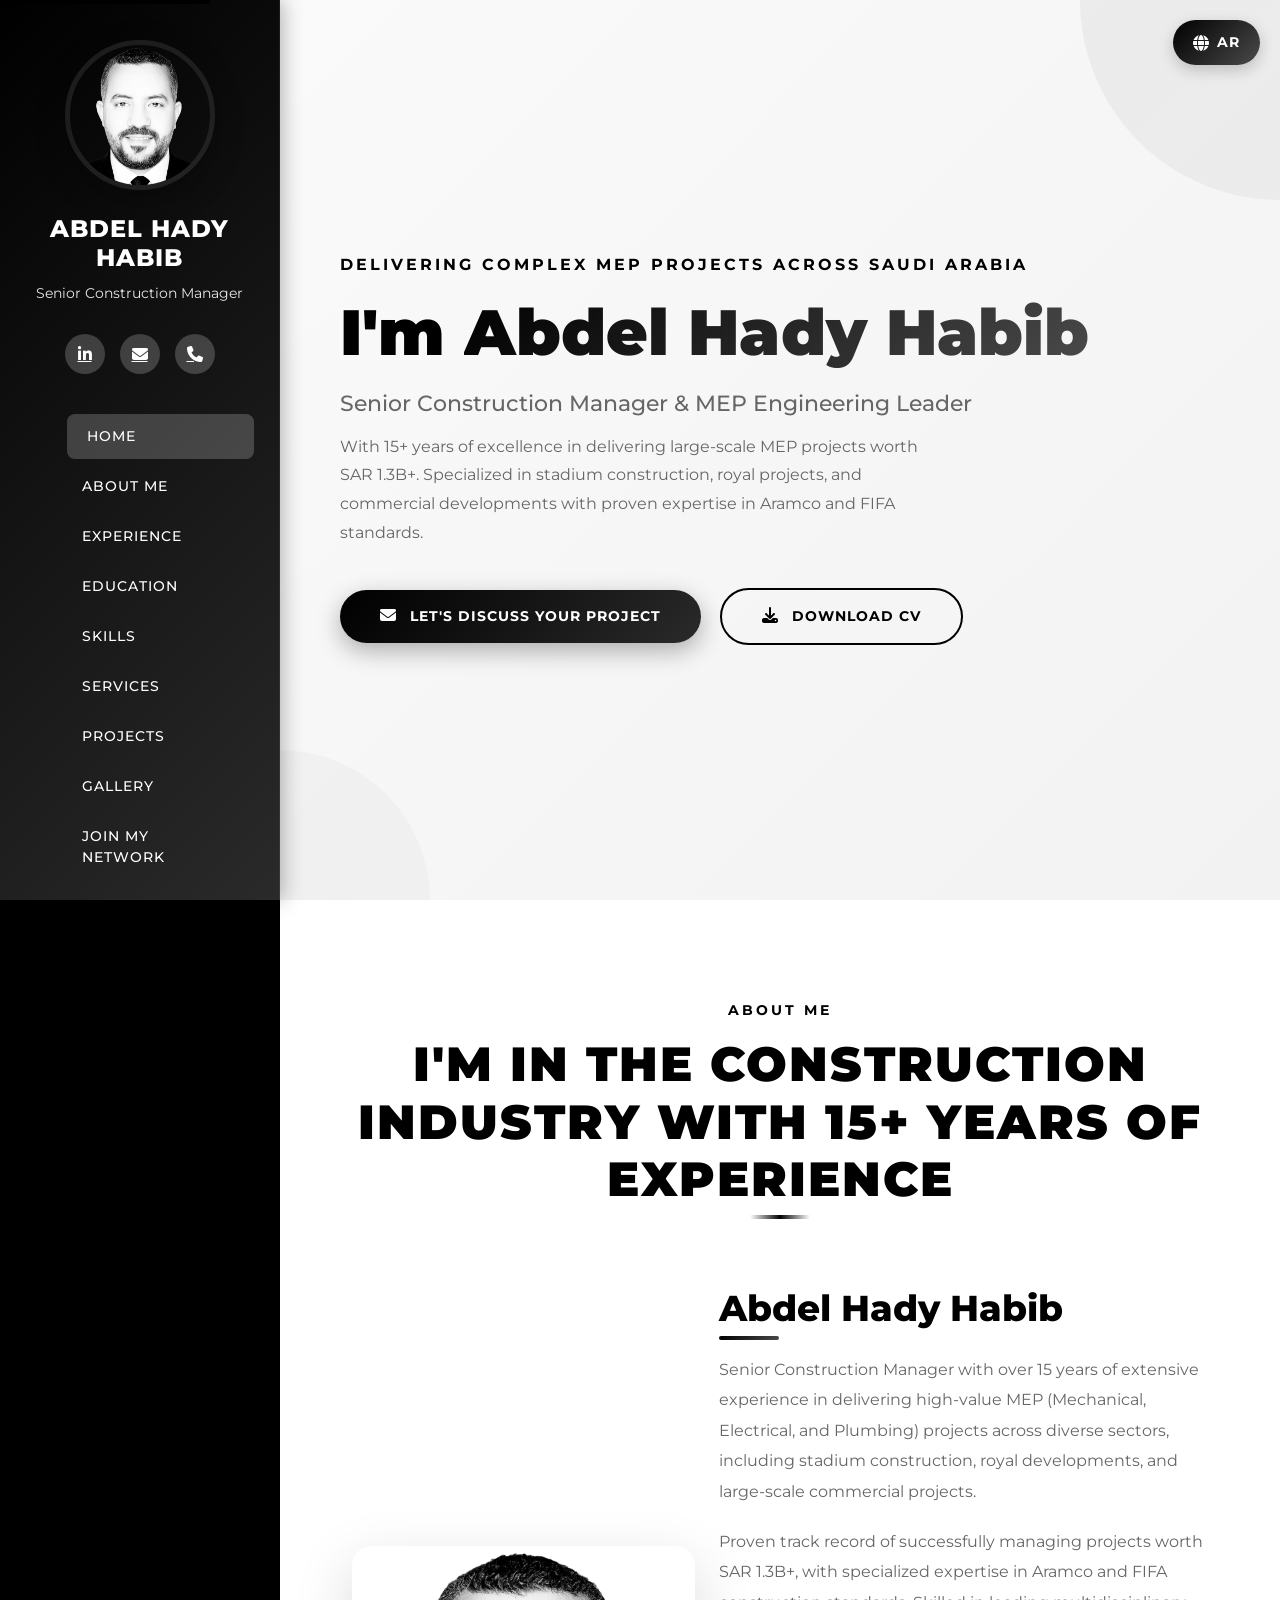
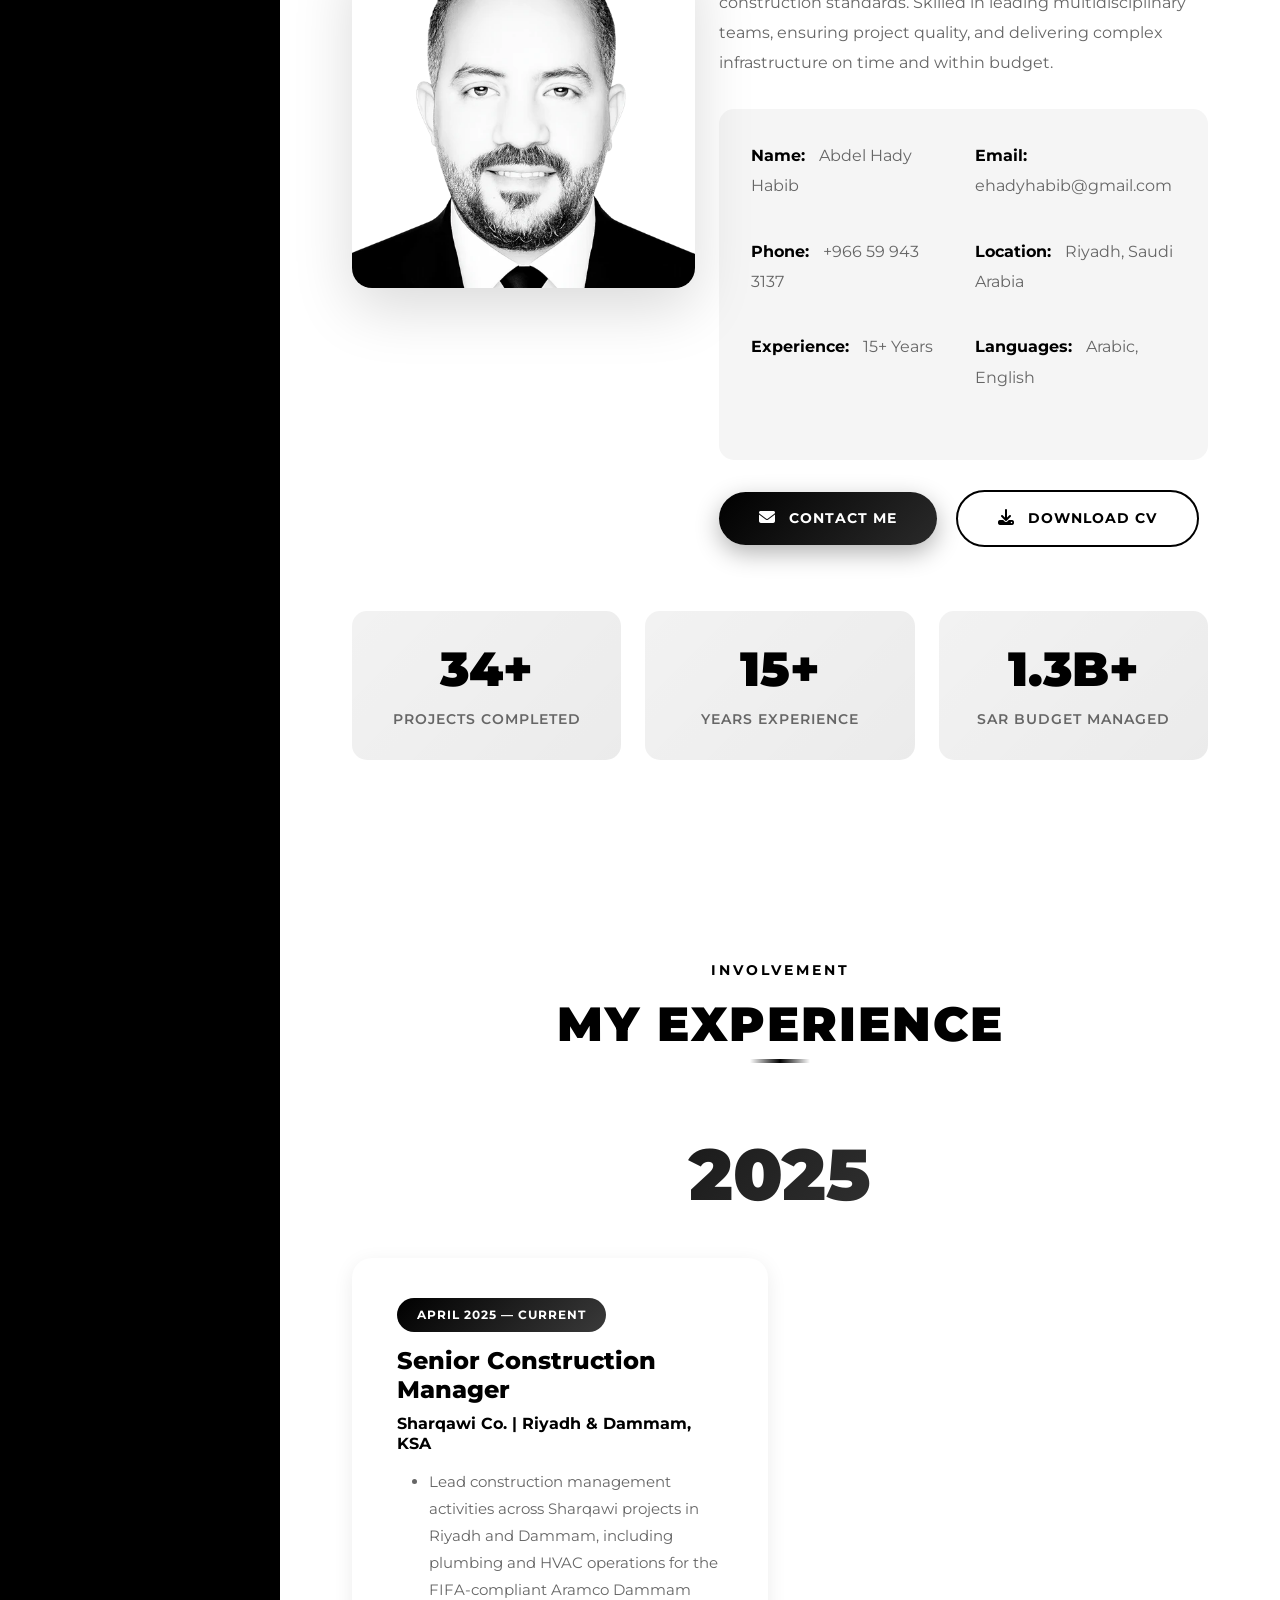
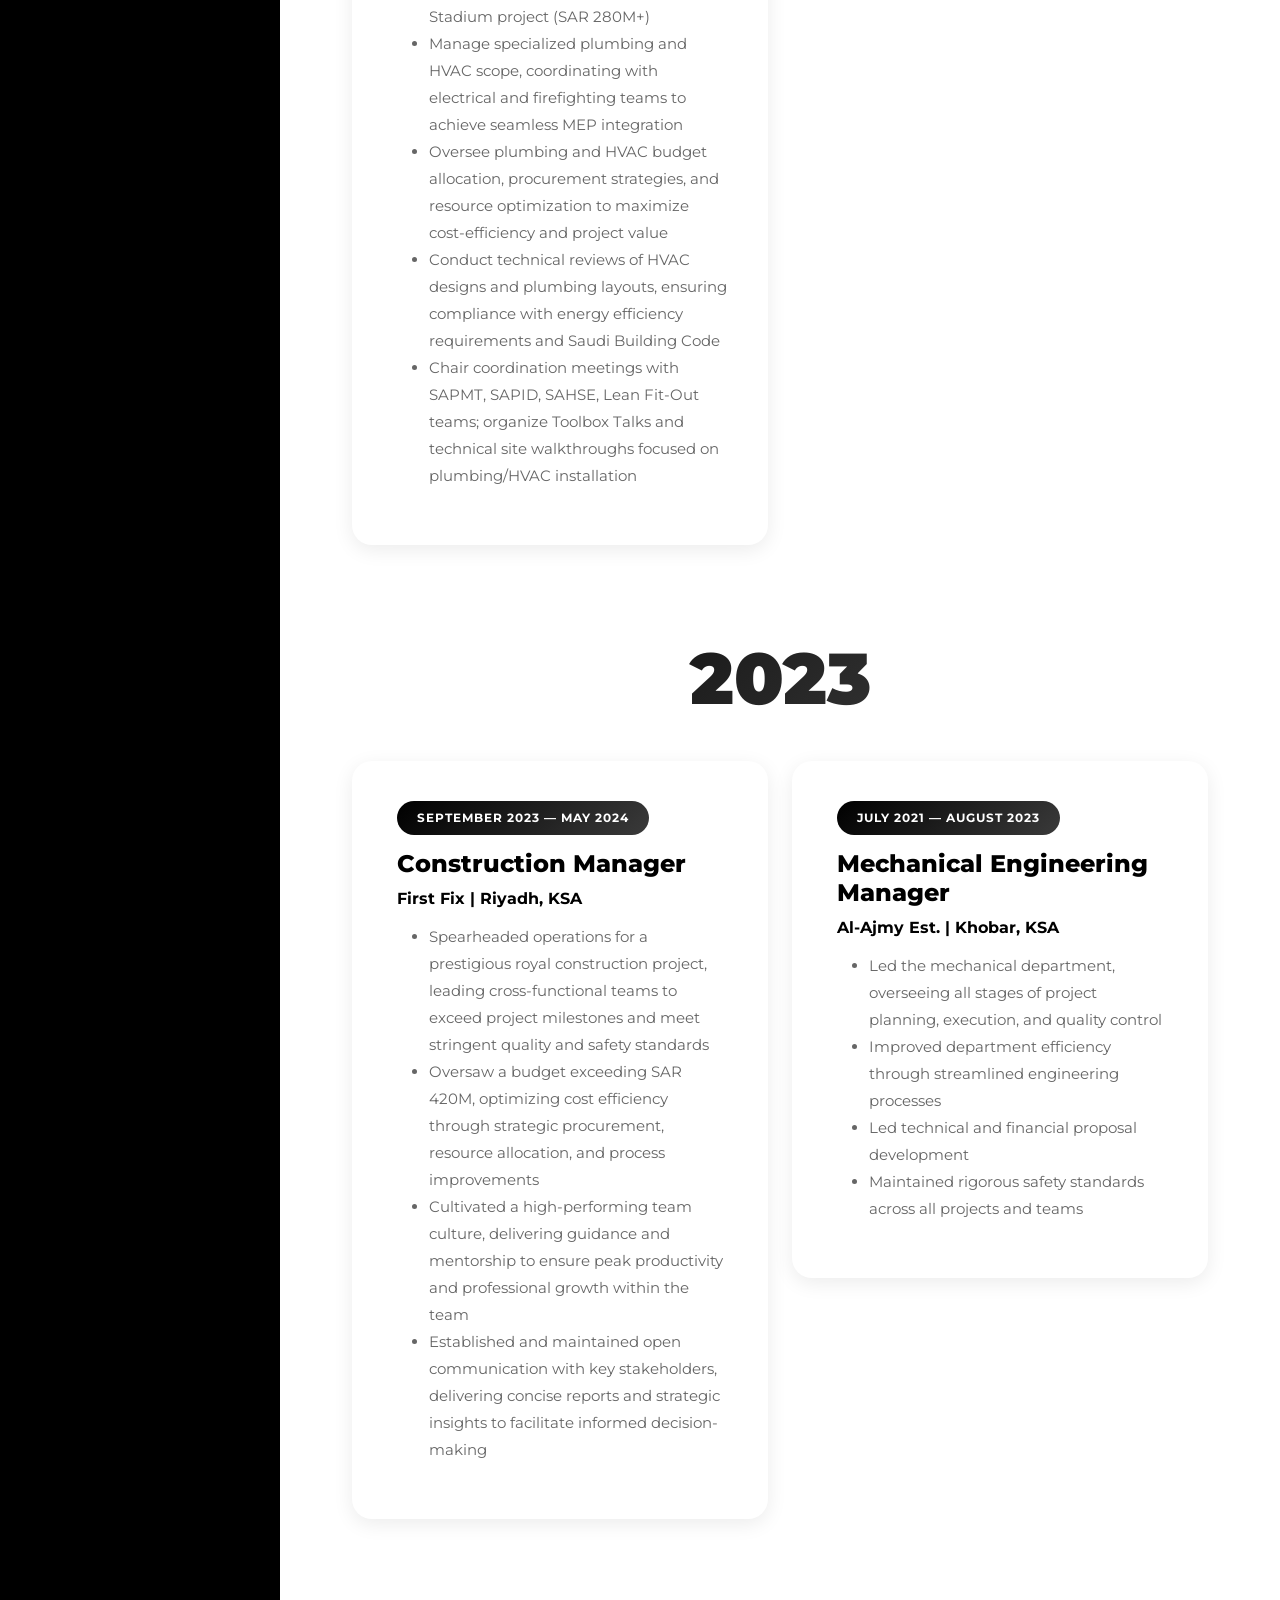
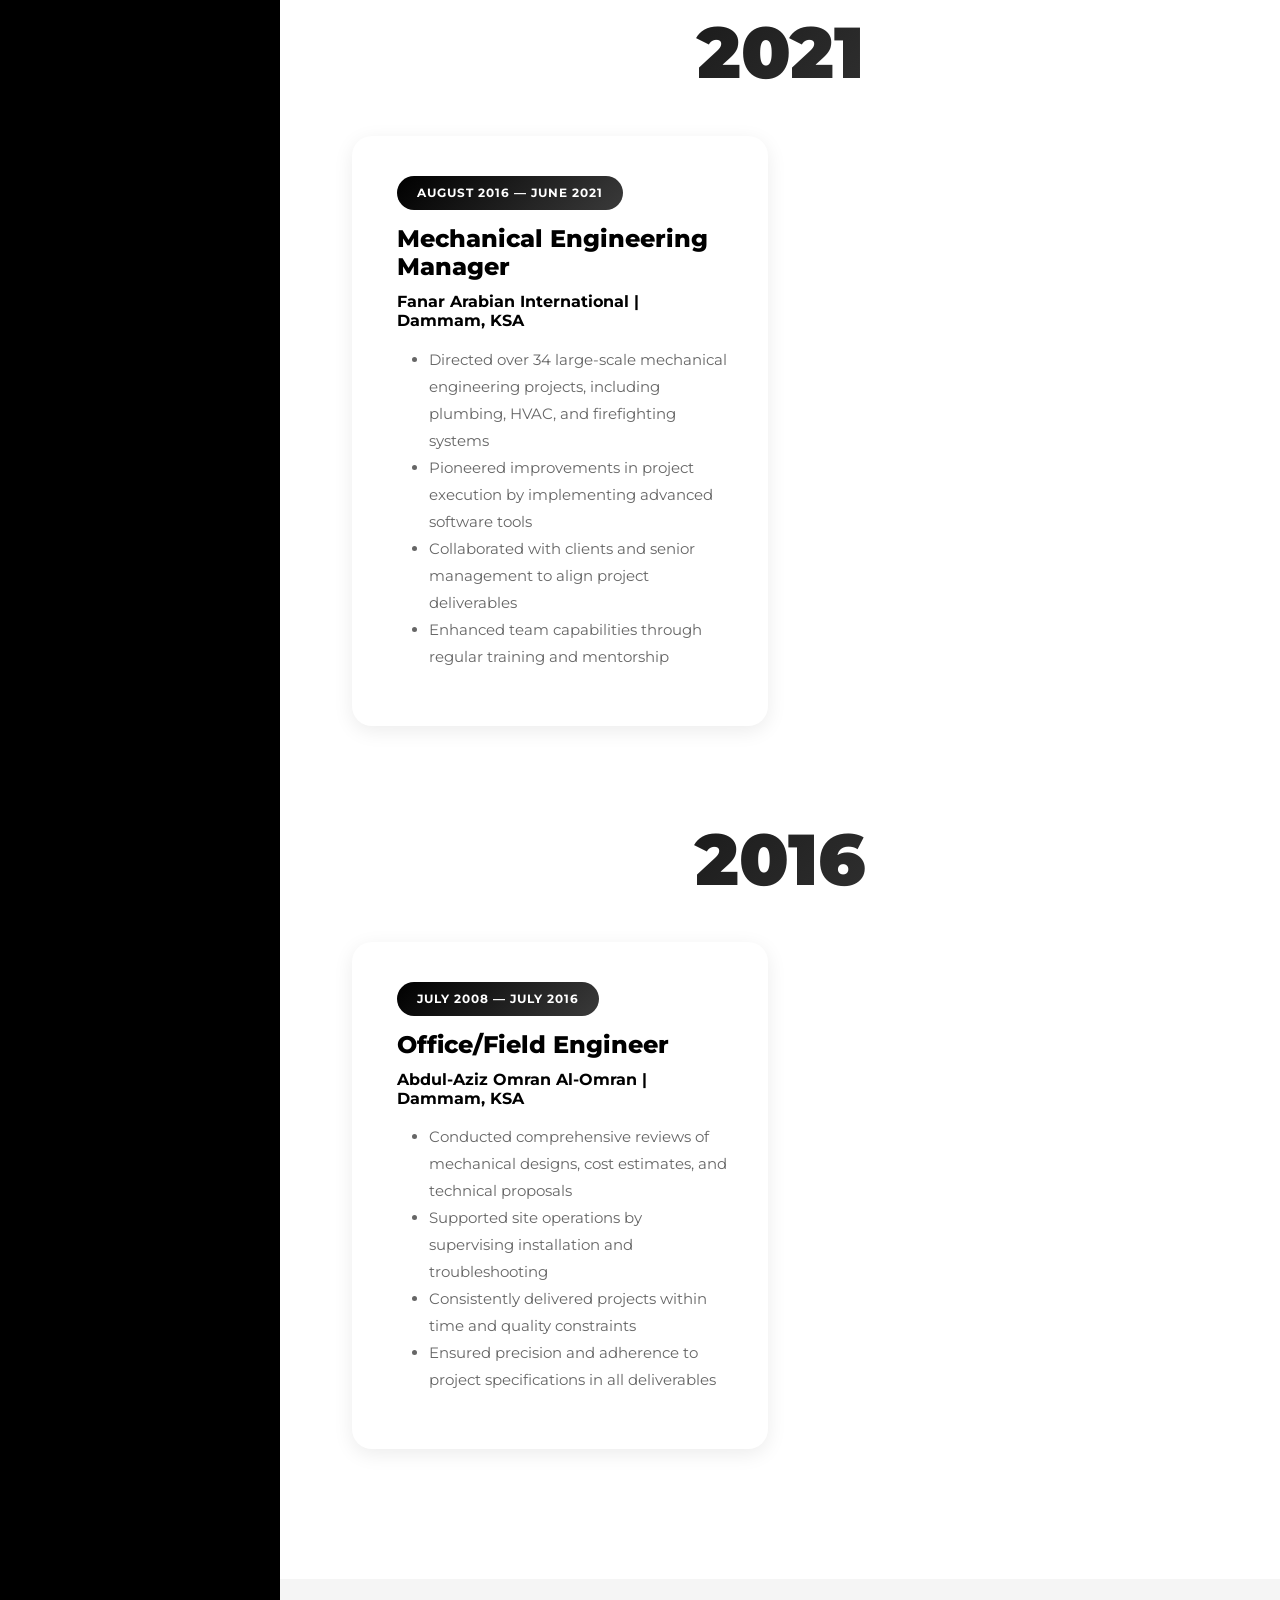
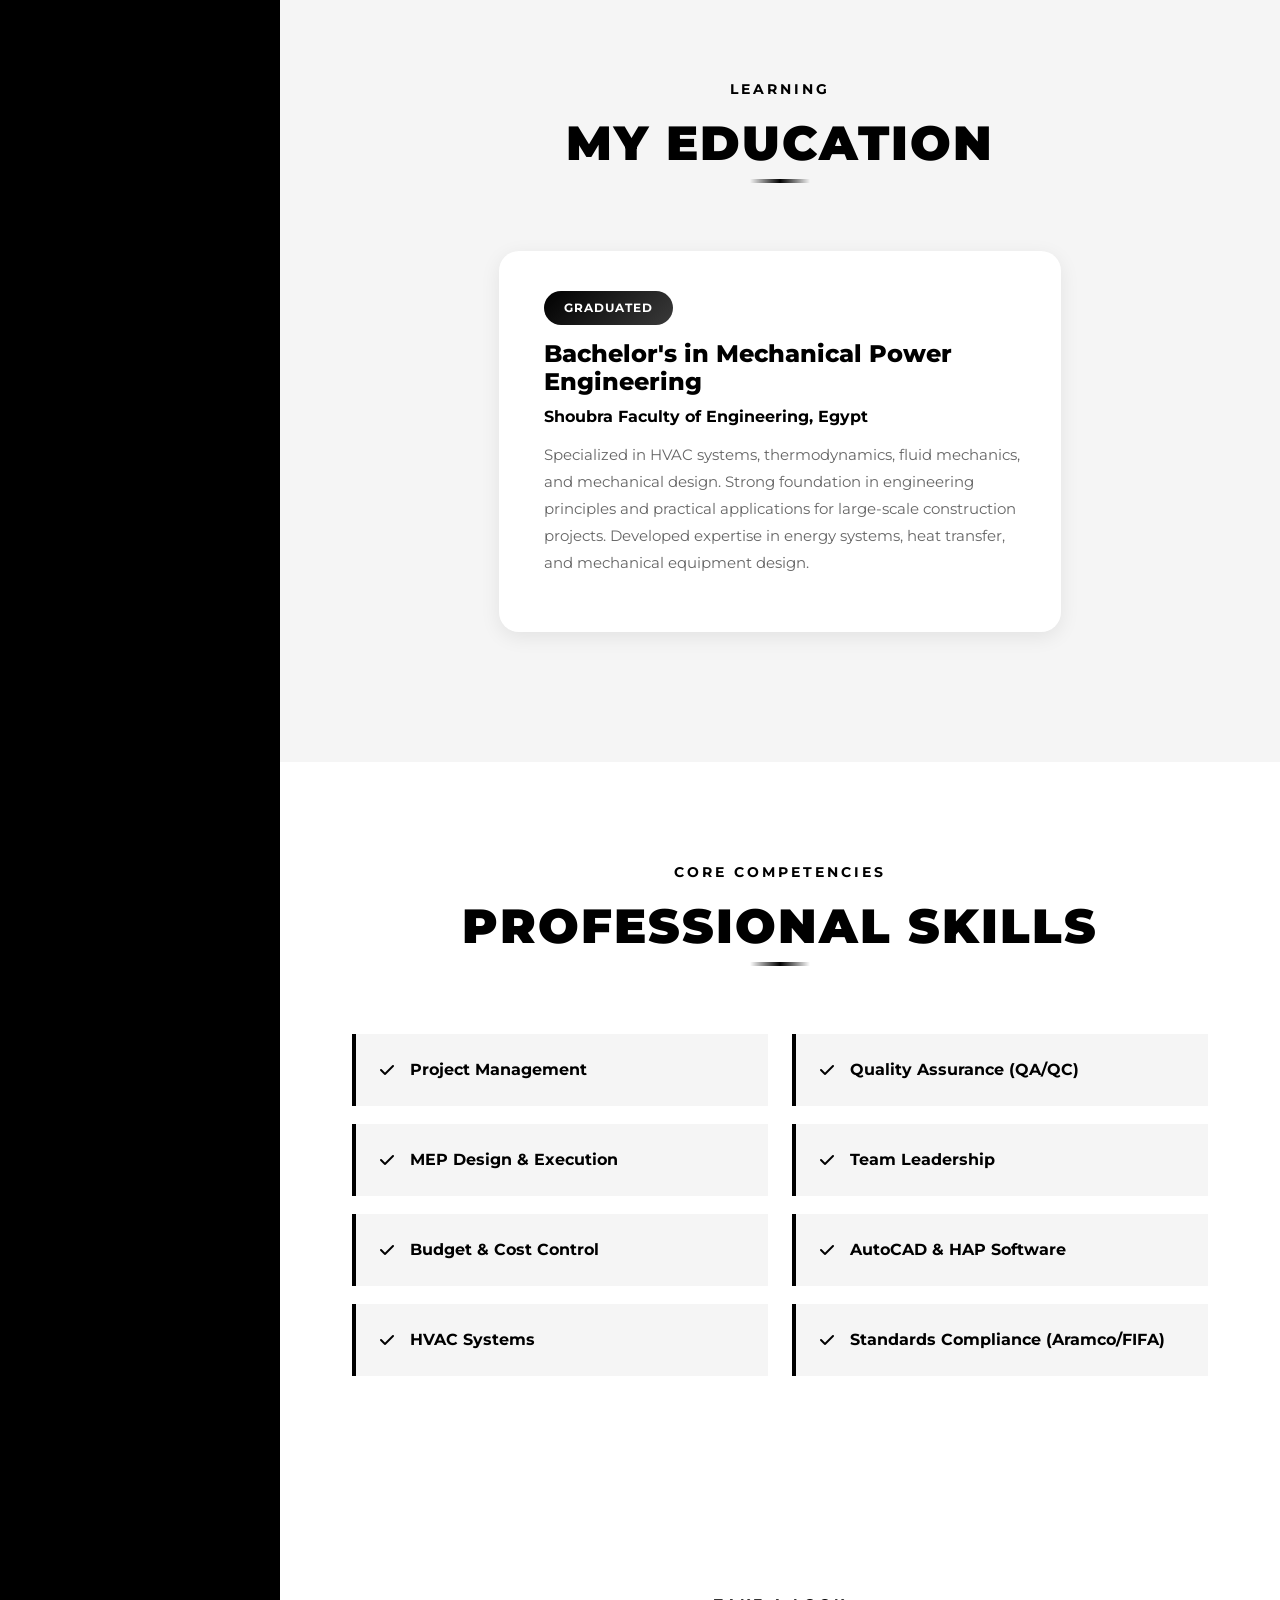
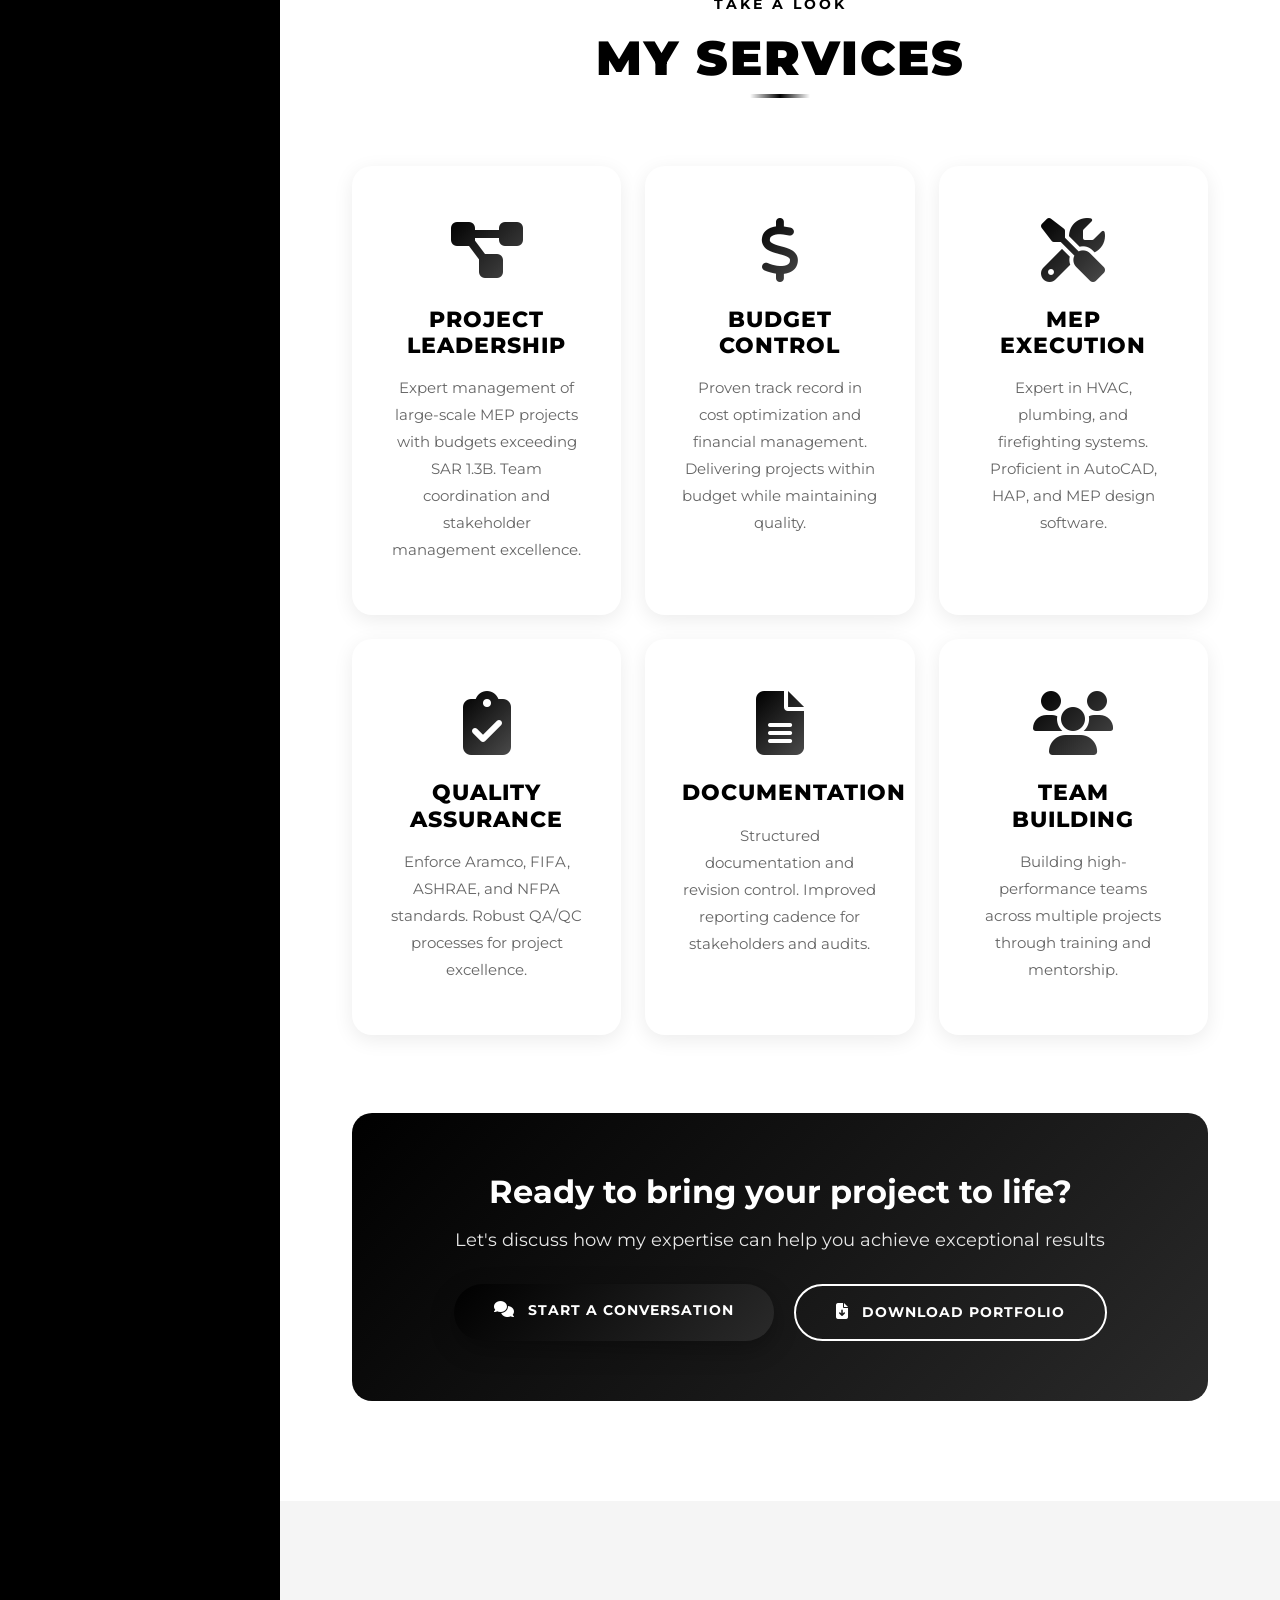
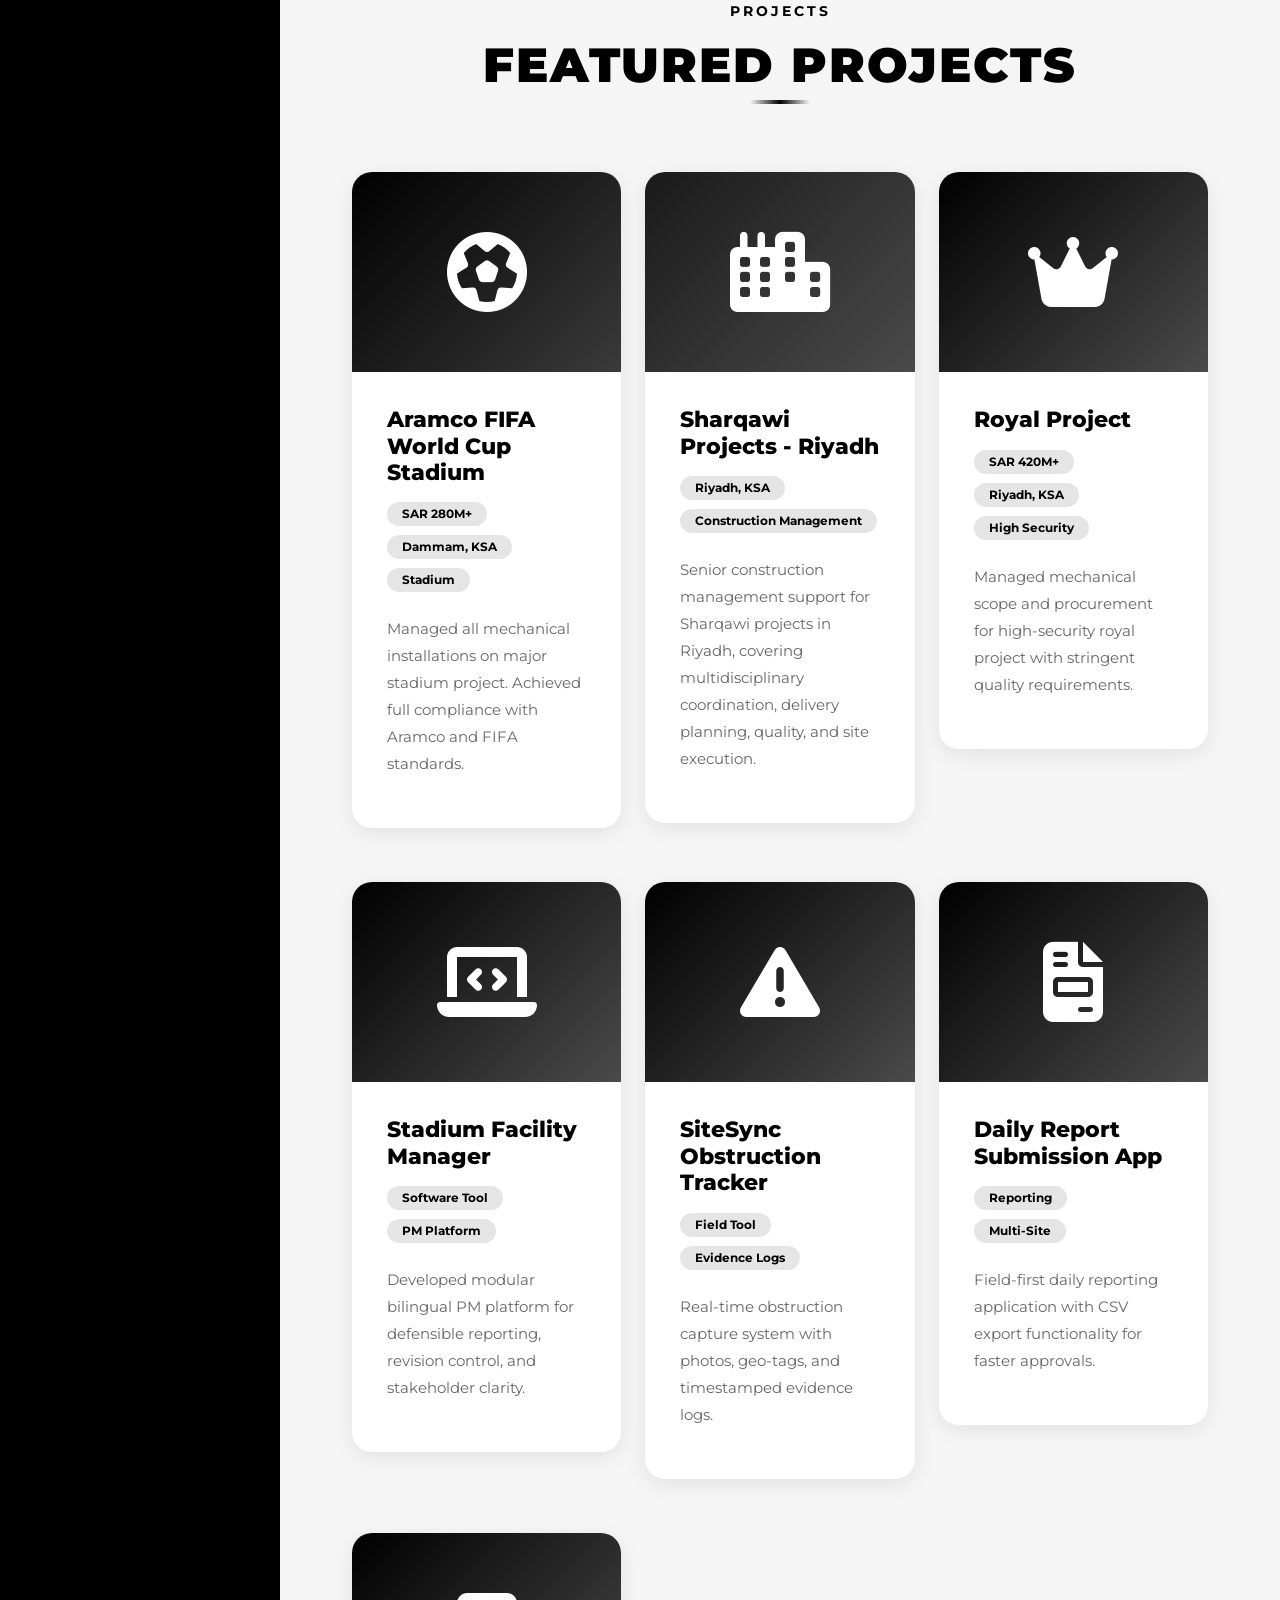
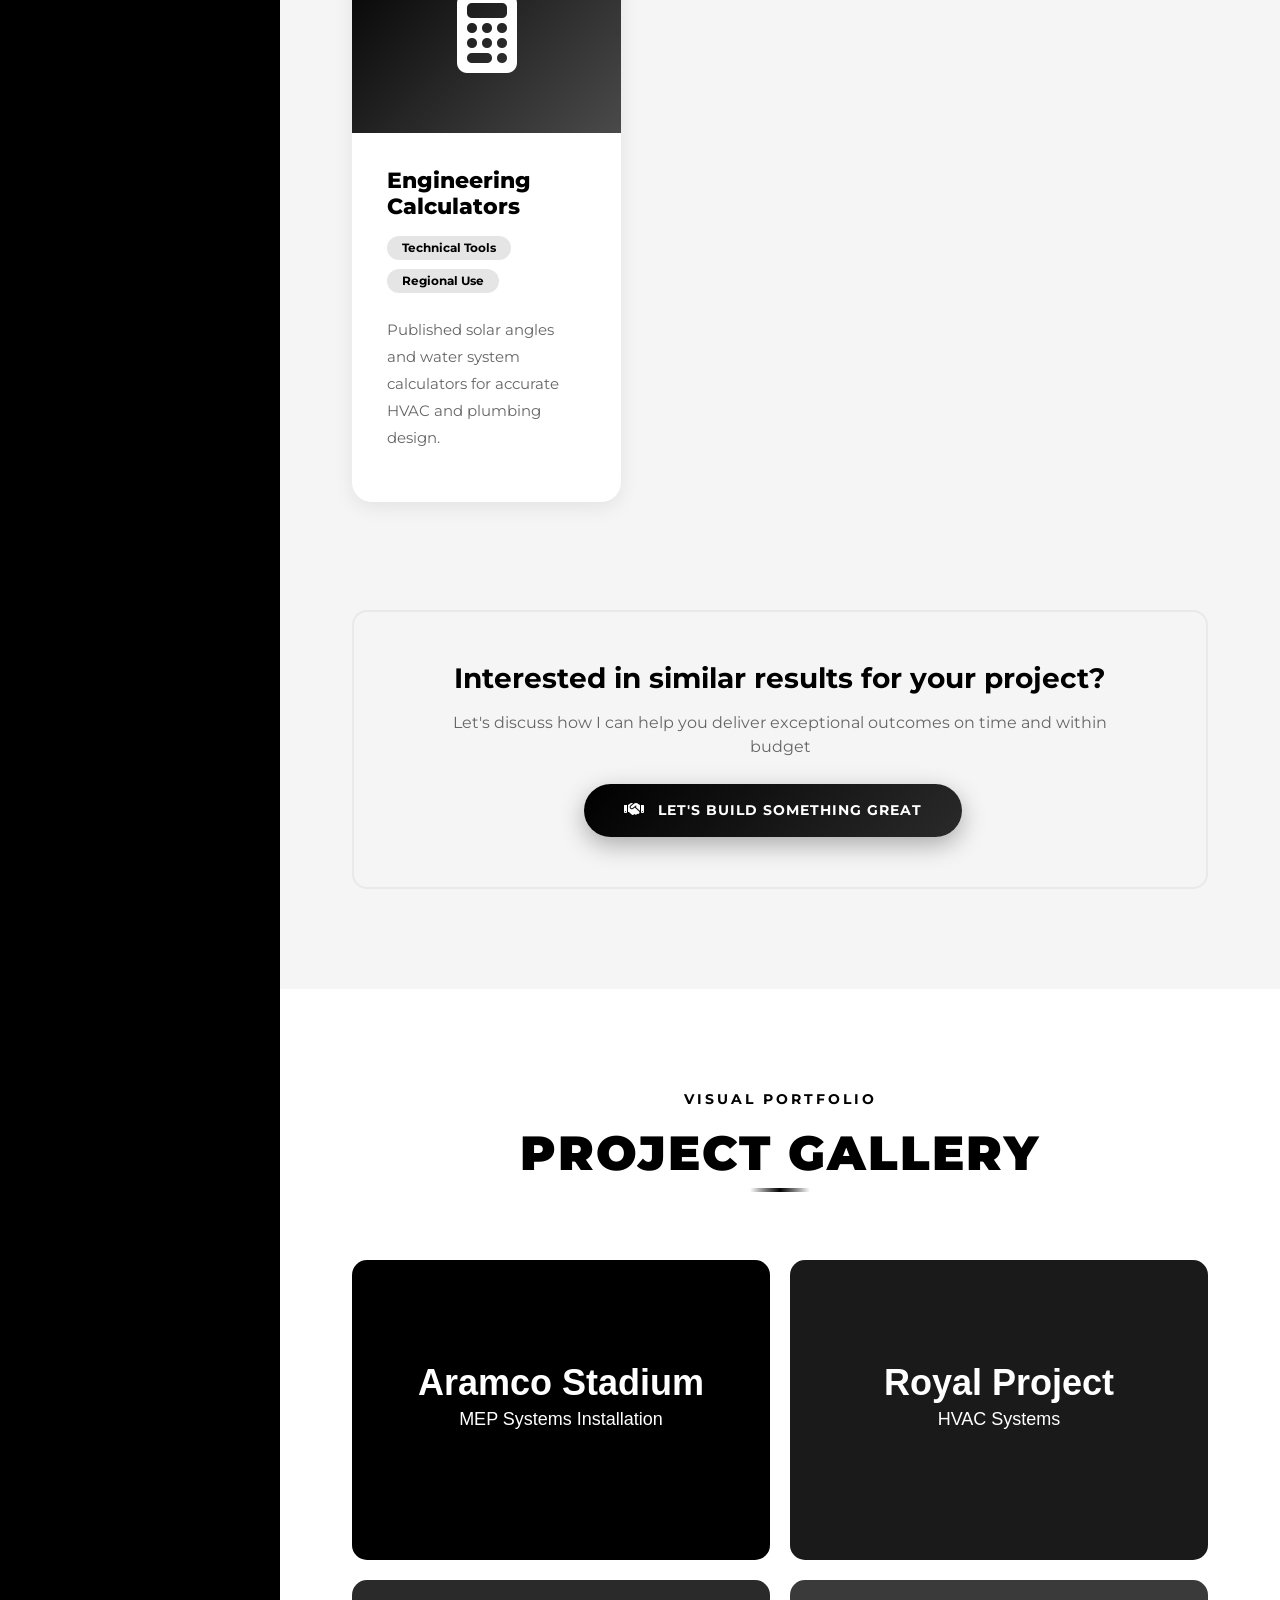
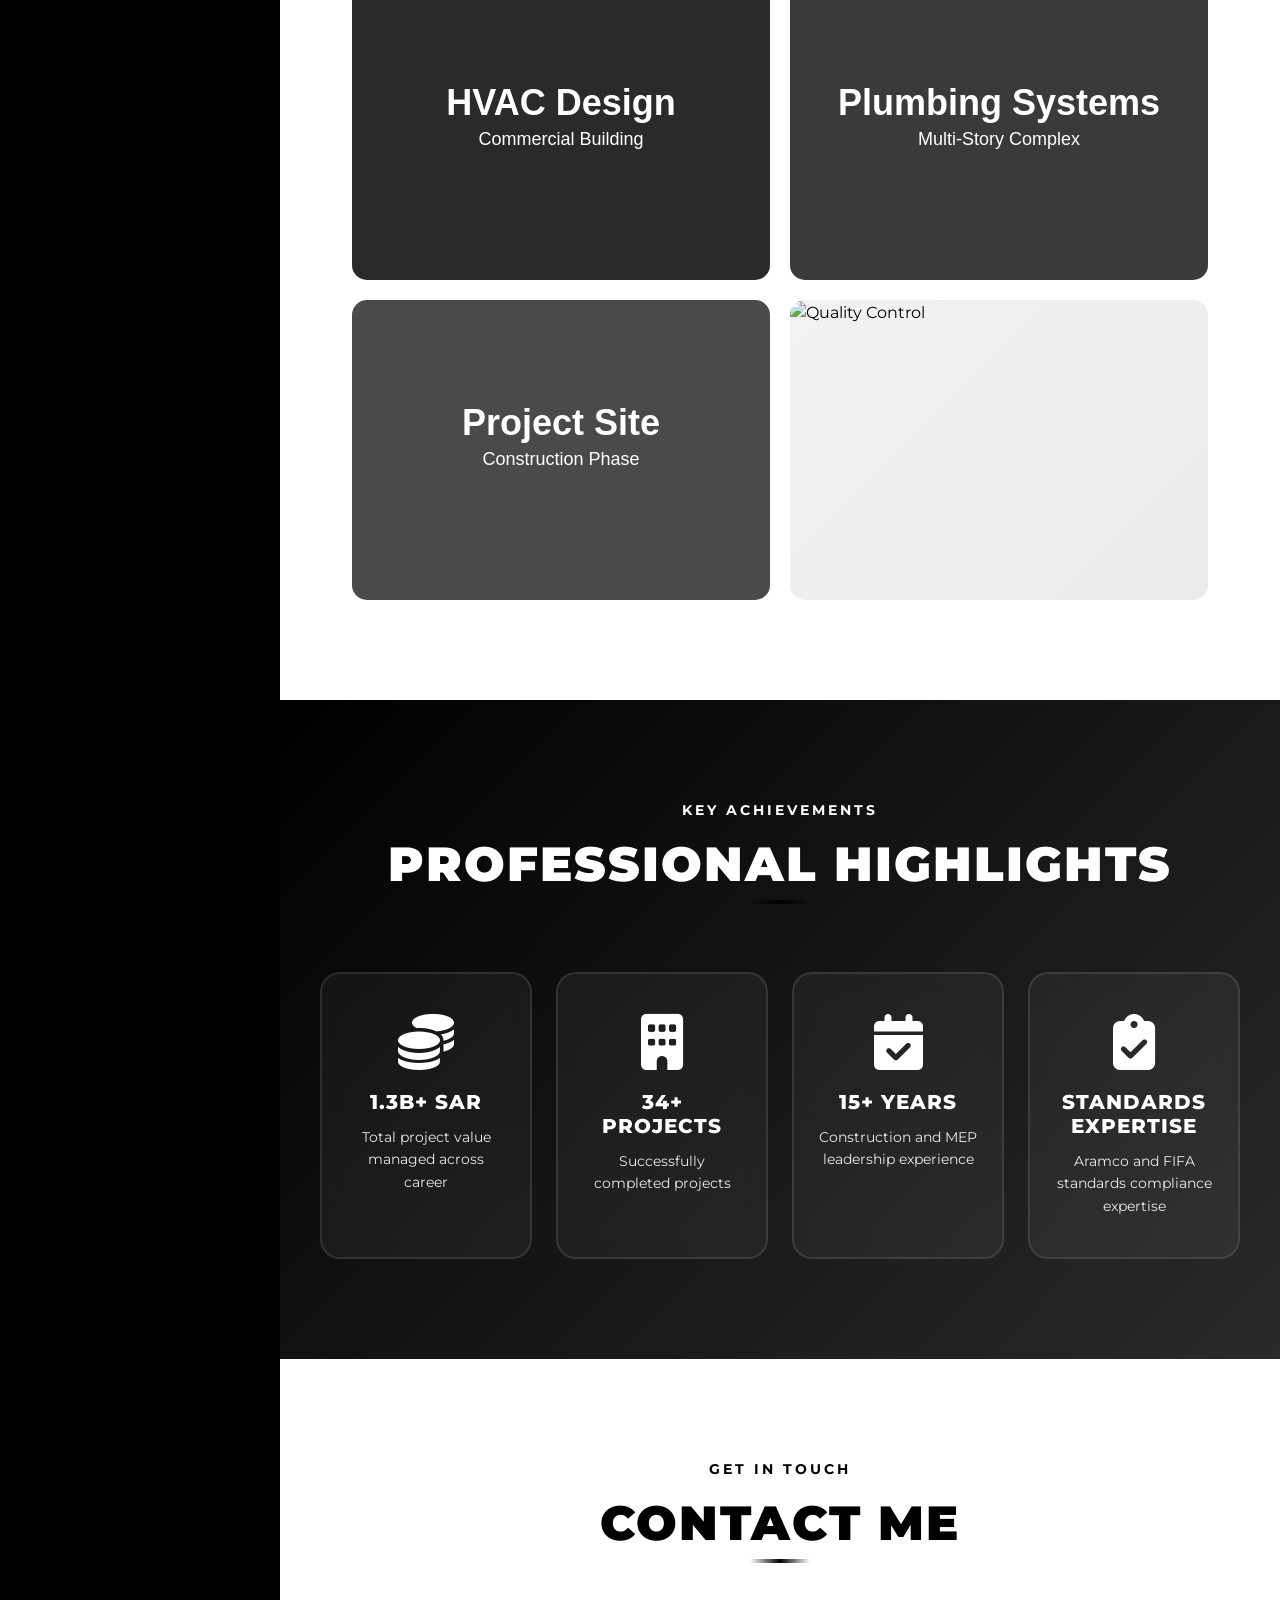
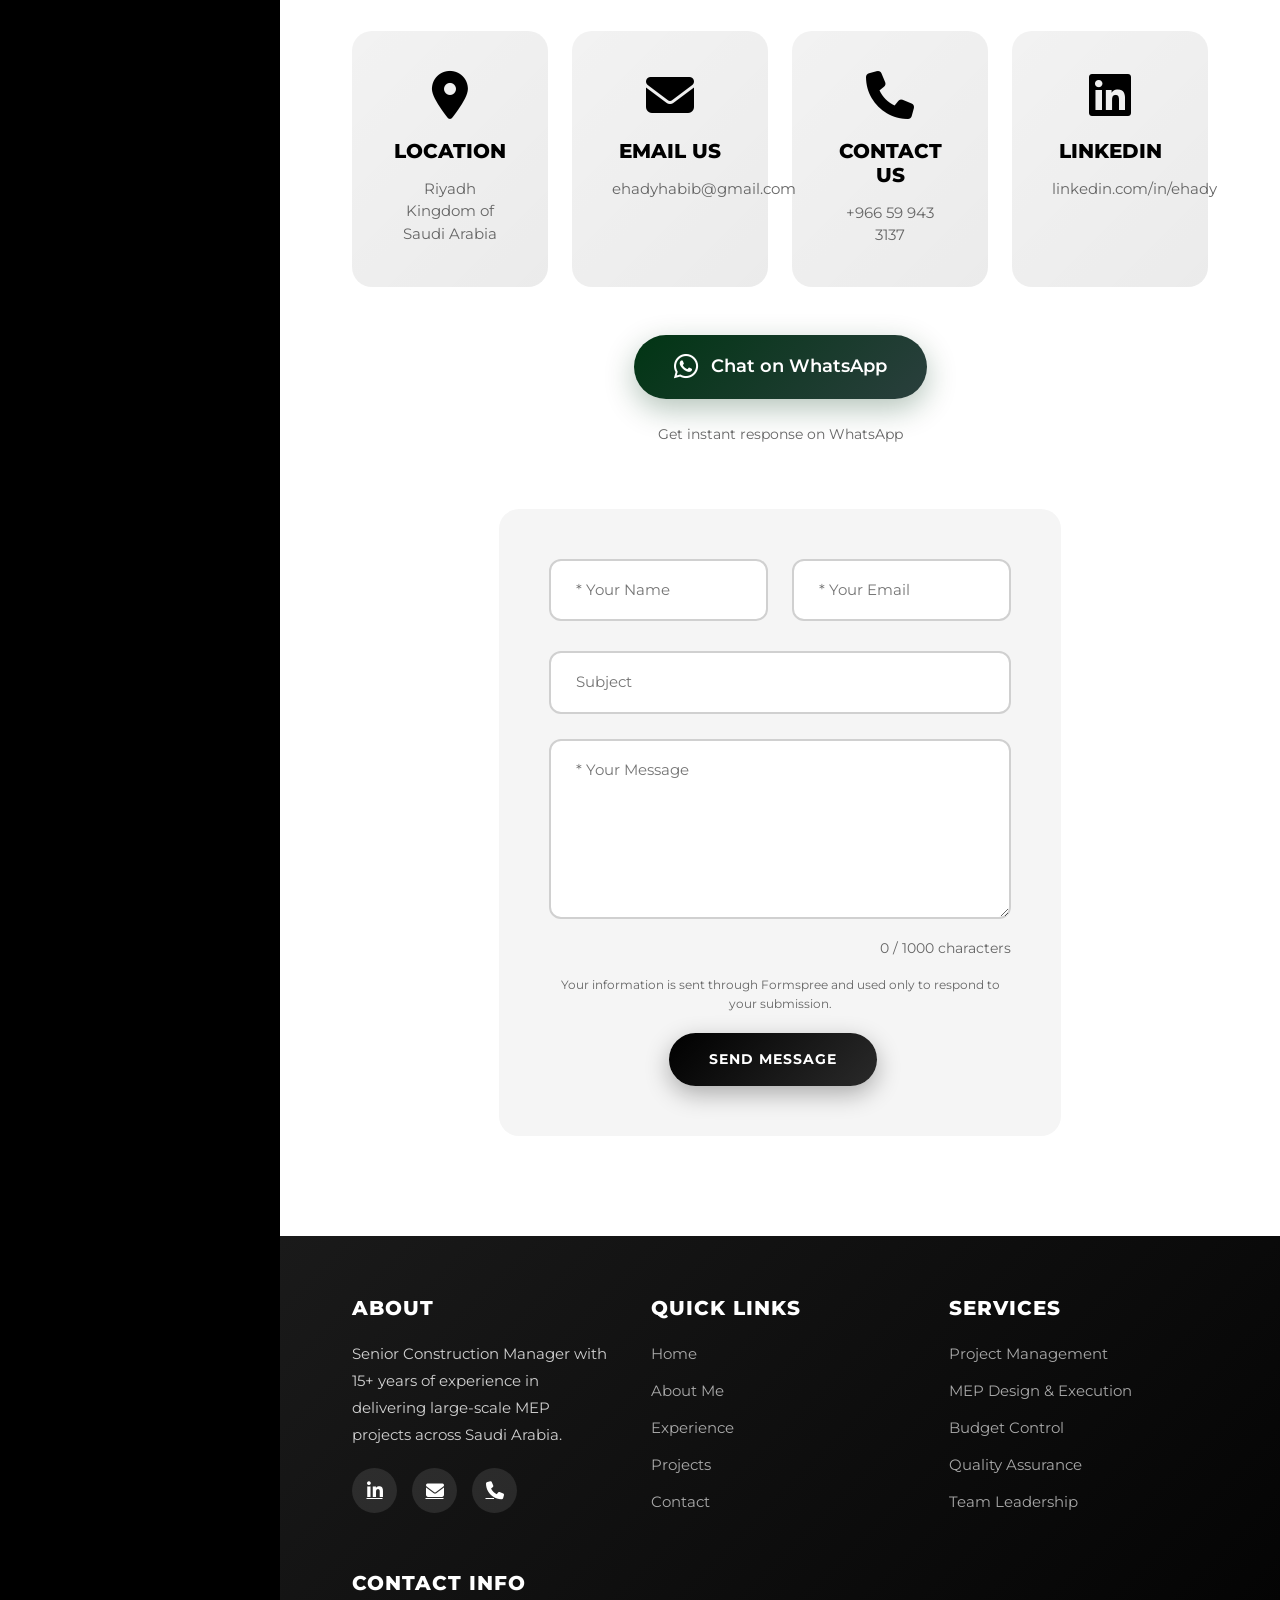
==== commit 909c7557: "feat(portfolio): simplify content and improve CTA contrast" ====
--- a/index.html
+++ b/index.html
@@ -467,29 +467,6 @@
             }
         }
 
-        /* Notification animations */
-        @keyframes slideIn {
-            from {
-                transform: translateX(400px);
-                opacity: 0;
-            }
-            to {
-                transform: translateX(0);
-                opacity: 1;
-            }
-        }
-
-        @keyframes slideOut {
-            from {
-                transform: translateX(0);
-                opacity: 1;
-            }
-            to {
-                transform: translateX(400px);
-                opacity: 0;
-            }
-        }
-
         .hero-content {
             position: relative;
             z-index: 1;
@@ -1070,18 +1047,17 @@
             margin: 0;
         }
 
-        /* Services CTA Box */
         .services-cta {
             background: linear-gradient(135deg, #000000 0%, #2a2a2a 100%);
             padding: 60px 40px;
             border-radius: 20px;
-            color: #fff;
+            color: #ffffff;
             text-align: center;
             margin-top: 30px;
         }
 
         .services-cta h3 {
-            color: #fff;
+            color: #ffffff;
             font-size: 32px;
             font-weight: 700;
             margin-bottom: 15px;
@@ -1090,10 +1066,8 @@
         .services-cta p {
             color: rgba(255, 255, 255, 0.9);
             font-size: 18px;
-            margin-bottom: 30px;
+            margin: 0 auto 30px;
             max-width: 700px;
-            margin-left: auto;
-            margin-right: auto;
         }
 
         .cta-buttons {
@@ -1106,6 +1080,19 @@
         .cta-buttons .btn-primary-custom,
         .cta-buttons .btn-outline-custom {
             min-width: 200px;
+            margin: 0;
+        }
+
+        .services-cta .btn-outline-custom {
+            color: #ffffff;
+            border-color: #ffffff;
+        }
+
+        .services-cta .btn-outline-custom:hover,
+        .services-cta .btn-outline-custom:focus-visible {
+            background: #ffffff;
+            color: #000000;
+            border-color: #ffffff;
         }
 
         /* Projects CTA Box */
@@ -1292,346 +1279,12 @@
             font-weight: 600;
         }
 
-        /* Work With Me Section */
-        .work-section {
-            background: linear-gradient(135deg, #000000 0%, #2a2a2a 100%);
-            color: #ffffff;
-            padding: 100px 0;
-        }
-
-        .work-section .section-title span,
-        .work-section .section-title h2 {
-            color: #ffffff;
-        }
-
-        .work-section .section-title h2::after {
-            background: #ffffff;
-        }
-
-        .work-highlight-box {
-            background: rgba(255, 255, 255, 0.1);
-            backdrop-filter: blur(10px);
-            padding: 40px;
-            border-radius: 20px;
-            border: 1px solid rgba(255, 255, 255, 0.2);
-            text-align: center;
-            transition: all 0.4s ease;
-            height: 100%;
-        }
-
-        .work-highlight-box:hover {
-            background: rgba(255, 255, 255, 0.15);
-            transform: translateY(-5px);
-            box-shadow: 0 15px 40px rgba(0, 0, 0, 0.3);
-        }
-
-        .work-highlight-box i {
-            font-size: 48px;
-            color: #ffffff;
-            margin-bottom: 20px;
-        }
-
-        .work-highlight-box h4 {
-            font-size: 20px;
-            font-weight: 700;
-            color: #ffffff;
-            margin-bottom: 15px;
-        }
-
-        .work-highlight-box p {
-            font-size: 15px;
-            color: rgba(255, 255, 255, 0.9);
-            margin: 0;
-            line-height: 1.6;
-        }
-
-        .hiring-form {
-            background: rgba(255, 255, 255, 0.95);
-            padding: 50px;
-            border-radius: 20px;
-            box-shadow: 0 20px 60px rgba(0, 0, 0, 0.3);
-        }
-
-        .hiring-form h3 {
-            color: #000000;
-            font-size: 28px;
-            font-weight: 800;
-            margin-bottom: 10px;
-            text-align: center;
-        }
-
-        .hiring-form .form-subtitle {
-            color: #666;
-            font-size: 15px;
-            text-align: center;
-            margin-bottom: 35px;
-        }
-
         .form-privacy-note {
             color: #666666;
             font-size: 12px;
             line-height: 1.6;
             margin: 0 0 20px;
             text-align: center;
-        }
-
-        .hiring-form input,
-        .hiring-form textarea,
-        .hiring-form select {
-            width: 100%;
-            padding: 18px 25px;
-            margin-bottom: 25px;
-            border: 2px solid #d0d0d0;
-            border-radius: 12px;
-            font-family: 'Montserrat', sans-serif;
-            font-size: 15px;
-            transition: all 0.3s ease;
-            background: #ffffff;
-            color: #000000;
-        }
-
-        .hiring-form input:focus,
-        .hiring-form textarea:focus,
-        .hiring-form select:focus {
-            outline: none;
-            border-color: #000000;
-            box-shadow: 0 0 0 4px rgba(0, 0, 0, 0.1);
-        }
-
-        .hiring-form textarea {
-            min-height: 150px;
-            resize: vertical;
-        }
-
-        .hiring-form select {
-            cursor: pointer;
-            appearance: none;
-            background-image: url("data:image/svg+xml,%3Csvg xmlns='http://www.w3.org/2000/svg' width='12' height='12' viewBox='0 0 12 12'%3E%3Cpath fill='%23000' d='M6 9L1 4h10z'/%3E%3C/svg%3E");
-            background-repeat: no-repeat;
-            background-position: right 20px center;
-            padding-right: 50px;
-        }
-
-        .cv-download-box {
-            background: rgba(0, 0, 0, 0.05);
-            padding: 30px;
-            border-radius: 15px;
-            text-align: center;
-            margin-bottom: 30px;
-        }
-
-        .cv-download-box i {
-            font-size: 48px;
-            color: #000000;
-            margin-bottom: 15px;
-        }
-
-        .cv-download-box h4 {
-            font-size: 18px;
-            font-weight: 700;
-            color: #000000;
-            margin-bottom: 15px;
-        }
-
-        .cv-download-box p {
-            font-size: 14px;
-            color: #666;
-            margin-bottom: 20px;
-        }
-
-        .btn-download-cv {
-            display: inline-flex;
-            align-items: center;
-            gap: 10px;
-            padding: 15px 35px;
-            background: linear-gradient(135deg, #000000 0%, #2a2a2a 100%);
-            color: #ffffff;
-            font-size: 16px;
-            font-weight: 600;
-            text-decoration: none;
-            border-radius: 50px;
-            box-shadow: 0 10px 30px rgba(0, 0, 0, 0.3);
-            transition: all 0.4s ease;
-            border: none;
-            cursor: pointer;
-        }
-
-        .btn-download-cv:hover {
-            background: linear-gradient(135deg, #1a1a1a 0%, #3a3a3a 100%);
-            color: #ffffff;
-            transform: translateY(-3px);
-            box-shadow: 0 15px 40px rgba(0, 0, 0, 0.4);
-        }
-
-        .btn-download-cv i {
-            font-size: 20px;
-        }
-
-        /* Work With Me Section */
-        .work-section {
-            background: linear-gradient(135deg, #000000 0%, #2a2a2a 100%);
-            color: #ffffff;
-            padding: 100px 0;
-        }
-
-        .work-section .section-title span,
-        .work-section .section-title h2 {
-            color: #ffffff;
-        }
-
-        .work-section .section-title h2::after {
-            background: #ffffff;
-        }
-
-        .work-highlight-box {
-            background: rgba(255, 255, 255, 0.1);
-            backdrop-filter: blur(10px);
-            padding: 40px;
-            border-radius: 20px;
-            border: 1px solid rgba(255, 255, 255, 0.2);
-            text-align: center;
-            transition: all 0.4s ease;
-            height: 100%;
-        }
-
-        .work-highlight-box:hover {
-            background: rgba(255, 255, 255, 0.15);
-            transform: translateY(-5px);
-            box-shadow: 0 15px 40px rgba(0, 0, 0, 0.3);
-        }
-
-        .work-highlight-box i {
-            font-size: 48px;
-            color: #ffffff;
-            margin-bottom: 20px;
-        }
-
-        .work-highlight-box h4 {
-            font-size: 20px;
-            font-weight: 700;
-            color: #ffffff;
-            margin-bottom: 15px;
-        }
-
-        .work-highlight-box p {
-            font-size: 15px;
-            color: rgba(255, 255, 255, 0.9);
-            margin: 0;
-            line-height: 1.6;
-        }
-
-        .hiring-form {
-            background: rgba(255, 255, 255, 0.95);
-            padding: 50px;
-            border-radius: 20px;
-            box-shadow: 0 20px 60px rgba(0, 0, 0, 0.3);
-        }
-
-        .hiring-form h3 {
-            color: #000000;
-            font-size: 28px;
-            font-weight: 800;
-            margin-bottom: 10px;
-            text-align: center;
-        }
-
-        .hiring-form .form-subtitle {
-            color: #666;
-            font-size: 15px;
-            text-align: center;
-            margin-bottom: 35px;
-        }
-
-        .hiring-form input,
-        .hiring-form textarea,
-        .hiring-form select {
-            width: 100%;
-            padding: 18px 25px;
-            margin-bottom: 25px;
-            border: 2px solid #d0d0d0;
-            border-radius: 12px;
-            font-family: 'Montserrat', sans-serif;
-            font-size: 15px;
-            transition: all 0.3s ease;
-            background: #ffffff;
-            color: #000000;
-        }
-
-        .hiring-form input:focus,
-        .hiring-form textarea:focus,
-        .hiring-form select:focus {
-            outline: none;
-            border-color: #000000;
-            box-shadow: 0 0 0 4px rgba(0, 0, 0, 0.1);
-        }
-
-        .hiring-form textarea {
-            min-height: 150px;
-            resize: vertical;
-        }
-
-        .hiring-form select {
-            cursor: pointer;
-            appearance: none;
-            background-image: url("data:image/svg+xml,%3Csvg xmlns='http://www.w3.org/2000/svg' width='12' height='12' viewBox='0 0 12 12'%3E%3Cpath fill='%23000' d='M6 9L1 4h10z'/%3E%3C/svg%3E");
-            background-repeat: no-repeat;
-            background-position: right 20px center;
-            padding-right: 50px;
-        }
-
-        .cv-download-box {
-            background: rgba(0, 0, 0, 0.05);
-            padding: 30px;
-            border-radius: 15px;
-            text-align: center;
-            margin-bottom: 30px;
-        }
-
-        .cv-download-box i {
-            font-size: 48px;
-            color: #000000;
-            margin-bottom: 15px;
-        }
-
-        .cv-download-box h4 {
-            font-size: 18px;
-            font-weight: 700;
-            color: #000000;
-            margin-bottom: 15px;
-        }
-
-        .cv-download-box p {
-            font-size: 14px;
-            color: #666;
-            margin-bottom: 20px;
-        }
-
-        .btn-download-cv {
-            display: inline-flex;
-            align-items: center;
-            gap: 10px;
-            padding: 15px 35px;
-            background: linear-gradient(135deg, #000000 0%, #2a2a2a 100%);
-            color: #ffffff;
-            font-size: 16px;
-            font-weight: 600;
-            text-decoration: none;
-            border-radius: 50px;
-            box-shadow: 0 10px 30px rgba(0, 0, 0, 0.3);
-            transition: all 0.4s ease;
-            border: none;
-            cursor: pointer;
-        }
-
-        .btn-download-cv:hover {
-            background: linear-gradient(135deg, #1a1a1a 0%, #3a3a3a 100%);
-            color: #ffffff;
-            transform: translateY(-3px);
-            box-shadow: 0 15px 40px rgba(0, 0, 0, 0.4);
-        }
-
-        .btn-download-cv i {
-            font-size: 20px;
         }
 
         /* WhatsApp Button */
@@ -2632,7 +2285,7 @@
                 </p>
                 <div>
                     <a href="#contact" class="btn-primary-custom"><i class="fas fa-handshake"></i> <span data-translate="letsDiscuss">Let's Discuss Your Project</span></a>
-                    <a href="ABDEL HADY HABIB_CV.pdf" download="Abdel_Hady_Habib_CV_2025.pdf" class="btn-outline-custom" onclick="trackCVDownload('Hero Section')"><i class="fas fa-download"></i> <span data-translate="downloadCV">Download CV</span></a>
+                    <a href="ABDEL HADY HABIB_CV.pdf" download="Abdel_Hady_Habib_CV_2025.pdf" class="btn-outline-custom"><i class="fas fa-download"></i> <span data-translate="downloadCV">Download CV</span></a>
                 </div>
             </div>
         </section>
@@ -2698,7 +2351,7 @@
 
                             <div class="mt-4">
                                 <a href="#contact" class="btn-primary-custom"><i class="fas fa-envelope"></i> <span data-translate="contactMe">Contact Me</span></a>
-                                <a href="ABDEL HADY HABIB_CV.pdf" download="Abdel_Hady_Habib_CV_2025.pdf" class="btn-outline-custom" onclick="trackCVDownload('About Section')"><i class="fas fa-file-pdf"></i> <span data-translate="downloadPDF">Download PDF</span></a>
+                                <a href="ABDEL HADY HABIB_CV.pdf" download="Abdel_Hady_Habib_CV_2025.pdf" class="btn-outline-custom"><i class="fas fa-file-pdf"></i> <span data-translate="downloadPDF">Download PDF</span></a>
                             </div>
                         </div>
                     </div>
@@ -2706,28 +2359,22 @@
 
                 <!-- Stats -->
                 <div class="row stats-row g-4">
-                    <div class="col-lg-3 col-md-6">
+                    <div class="col-lg-4 col-md-6">
                         <div class="stat-item">
                             <h3>34+</h3>
                             <p data-translate="projectsCompleted">Projects Completed</p>
                         </div>
                     </div>
-                    <div class="col-lg-3 col-md-6">
+                    <div class="col-lg-4 col-md-6">
                         <div class="stat-item">
                             <h3>15+</h3>
                             <p data-translate="yearsExperience">Years Experience</p>
                         </div>
                     </div>
-                    <div class="col-lg-3 col-md-6">
+                    <div class="col-lg-4 col-md-6">
                         <div class="stat-item">
                             <h3>1.3B+</h3>
                             <p data-translate="sarBudgetManaged">SAR Budget Managed</p>
-                        </div>
-                    </div>
-                    <div class="col-lg-3 col-md-6">
-                        <div class="stat-item">
-                            <h3>95%</h3>
-                            <p data-translate="clientSatisfaction">Client Satisfaction</p>
                         </div>
                     </div>
                 </div>
@@ -2787,8 +2434,8 @@
                             <h4>Mechanical Engineering Manager</h4>
                             <h5>Al-Ajmy Est. · Khobar, KSA</h5>
                             <ul>
-                                <li>Raised department efficiency by 18% through process improvements</li>
-                                <li>Led proposal development increasing win-rate by 25%</li>
+                                <li>Improved department efficiency through streamlined engineering processes</li>
+                                <li>Led technical and financial proposal development</li>
                                 <li>Managed multiple concurrent MEP projects</li>
                                 <li>Implemented quality assurance systems</li>
                             </ul>
@@ -2807,8 +2454,8 @@
                             <h4>Mechanical Engineering Manager</h4>
                             <h5>Fanar Arabian International · Dammam</h5>
                             <ul>
-                                <li>Delivered 34+ projects with 95% client satisfaction</li>
-                                <li>Increased execution efficiency by 20% through software tools</li>
+                                <li>Delivered 34+ mechanical engineering projects</li>
+                                <li>Improved execution efficiency through software tools</li>
                                 <li>Managed plumbing, HVAC, and firefighting projects</li>
                                 <li>Developed engineering calculators for design optimization</li>
                             </ul>
@@ -2958,13 +2605,11 @@
                         <div class="service-card">
                             <i class="fas fa-users"></i>
                             <h4>Team Building</h4>
-                            <p>Building high-performance teams across multiple projects. Increased efficiency by 18%
-                                through training.</p>
+                            <p>Building high-performance teams across multiple projects through training and mentorship.</p>
                         </div>
                     </div>
                 </div>
 
-                <!-- Services CTA -->
                 <div class="row mt-5">
                     <div class="col-12 text-center">
                         <div class="services-cta">
@@ -2977,6 +2622,7 @@
                         </div>
                     </div>
                 </div>
+
             </div>
         </section>
 
@@ -3058,7 +2704,7 @@
                             <div class="project-body">
                                 <h4>SiteSync Obstruction Tracker</h4>
                                 <span class="badge">Field Tool</span>
-                                <span class="badge">35% Faster</span>
+                                <span class="badge">Evidence Logs</span>
                                 <p>Real-time obstruction capture system with photos, geo-tags, and timestamped evidence
                                     logs.</p>
                             </div>
@@ -3214,9 +2860,9 @@
                 </div>
                 <div class="col-lg-3 col-md-6">
                     <div class="achievement-card">
-                        <i class="fas fa-trophy"></i>
-                        <h4>95% Satisfaction</h4>
-                        <p>Client satisfaction across 34+ completed projects</p>
+                        <i class="fas fa-calendar-check"></i>
+                        <h4>15+ Years</h4>
+                        <p>Construction and MEP leadership experience</p>
                     </div>
                 </div>
                 <div class="col-lg-3 col-md-6">
@@ -3224,176 +2870,6 @@
                         <i class="fas fa-clipboard-check"></i>
                         <h4>Standards Expertise</h4>
                         <p>Aramco and FIFA standards compliance expertise</p>
-                    </div>
-                </div>
-                <div class="col-lg-3 col-md-6">
-                    <div class="achievement-card">
-                        <i class="fas fa-shield-alt"></i>
-                        <h4>Zero Incidents</h4>
-                        <p>Exceptional safety record on all projects</p>
-                    </div>
-                </div>
-                <div class="col-lg-3 col-md-6">
-                    <div class="achievement-card">
-                        <i class="fas fa-chart-line"></i>
-                        <h4>18% Efficiency</h4>
-                        <p>Team productivity increase through training</p>
-                    </div>
-                </div>
-                <div class="col-lg-3 col-md-6">
-                    <div class="achievement-card">
-                        <i class="fas fa-clock"></i>
-                        <h4>On-Time Delivery</h4>
-                        <p>Consistent milestone achievement & punctuality</p>
-                    </div>
-                </div>
-                <div class="col-lg-3 col-md-6">
-                    <div class="achievement-card">
-                        <i class="fas fa-dollar-sign"></i>
-                        <h4>Budget Excellence</h4>
-                        <p>Delivered major projects within budget</p>
-                    </div>
-                </div>
-            </div>
-        </div>
-    </section>
-
-    <!-- Work With Me / Hiring Section -->
-    <section class="work-section" id="work-with-me">
-        <div class="container">
-            <div class="section-title text-center">
-                <span data-translate="workCategory">Career Opportunity</span>
-                <h2 data-translate="workTitle">Interested in Working Together?</h2>
-            </div>
-
-            <div class="row g-4 mb-5">
-                <div class="col-lg-4 col-md-6">
-                    <div class="work-highlight-box">
-                        <i class="fas fa-briefcase"></i>
-                        <h4 data-translate="work1Title">15+ Years Experience</h4>
-                        <p data-translate="work1Desc">Proven track record managing SAR 1.3B+ worth of MEP projects across diverse sectors</p>
-                    </div>
-                </div>
-                <div class="col-lg-4 col-md-6">
-                    <div class="work-highlight-box">
-                        <i class="fas fa-city"></i>
-                        <h4 data-translate="work2Title">Multi-City Leadership</h4>
-                        <p data-translate="work2Desc">Construction management experience across major projects in Riyadh and Dammam</p>
-                    </div>
-                </div>
-                <div class="col-lg-4 col-md-6">
-                    <div class="work-highlight-box">
-                        <i class="fas fa-rocket"></i>
-                        <h4 data-translate="work3Title">Immediate Availability</h4>
-                        <p data-translate="work3Desc">Ready to contribute to your next challenging project with dedication and expertise</p>
-                    </div>
-                </div>
-            </div>
-
-            <div class="row justify-content-center">
-                <div class="col-lg-8">
-                    <div class="hiring-form">
-                        <h3 data-translate="hiringFormTitle">Submit Your Hiring Inquiry</h3>
-                        <p class="form-subtitle" data-translate="hiringFormSubtitle">Fill out the form below and I'll get back to you within 24 hours</p>
-
-                        <!-- CV Download Option -->
-                        <div class="cv-download-box">
-                            <i class="fas fa-file-pdf"></i>
-                            <h4 data-translate="cvDownloadTitle">Download My CV</h4>
-                            <p data-translate="cvDownloadDesc">Get a detailed overview of my experience, skills, and achievements</p>
-                            <a href="ABDEL HADY HABIB_CV.pdf" download="Abdel_Hady_Habib_CV_2025.pdf" class="btn-download-cv" onclick="trackCVDownload('Hiring Section')">
-                                <i class="fas fa-download"></i>
-                                <span data-translate="downloadCV">Download CV</span>
-                            </a>
-                        </div>
-
-                        <!-- Hiring Inquiry Form -->
-                        <form id="hiring-form" action="https://formspree.io/f/myzbqaqp" method="POST">
-                            <input type="hidden" name="_subject" value="New Hiring Inquiry from ehady.co">
-                            <input type="hidden" name="form_type" value="hiring_inquiry">
-                            
-                            <div class="row">
-                                <div class="col-md-6">
-                                    <label for="company-name" class="visually-hidden">Company Name</label>
-                                    <input type="text" id="company-name" name="company_name" 
-                                           data-translate-placeholder="placeholderCompany" 
-                                           placeholder="Company Name *" 
-                                           required minlength="2" maxlength="100">
-                                </div>
-                                <div class="col-md-6">
-                                    <label for="contact-person" class="visually-hidden">Contact Person</label>
-                                    <input type="text" id="contact-person" name="contact_person" 
-                                           data-translate-placeholder="placeholderContactPerson" 
-                                           placeholder="Your Name *" 
-                                           required minlength="2" maxlength="100">
-                                </div>
-                            </div>
-
-                            <div class="row">
-                                <div class="col-md-6">
-                                    <label for="hiring-email" class="visually-hidden">Email</label>
-                                    <input type="email" id="hiring-email" name="_replyto" 
-                                           data-translate-placeholder="placeholderEmail" 
-                                           placeholder="Your Email *" 
-                                         required>
-                                </div>
-                                <div class="col-md-6">
-                                    <label for="hiring-phone" class="visually-hidden">Phone</label>
-                                    <input type="tel" id="hiring-phone" name="phone" 
-                                           data-translate-placeholder="placeholderPhone" 
-                                           placeholder="Phone Number" 
-                                           maxlength="20">
-                                </div>
-                            </div>
-
-                            <div class="row">
-                                <div class="col-md-6">
-                                    <label for="position" class="visually-hidden">Position</label>
-                                    <input type="text" id="position" name="position" 
-                                           data-translate-placeholder="placeholderPosition" 
-                                           placeholder="Position Offered *" 
-                                           required maxlength="100">
-                                </div>
-                                <div class="col-md-6">
-                                    <label for="project-type" class="visually-hidden">Project Type</label>
-                                    <select id="project-type" name="project_type" required>
-                                        <option value="" disabled selected data-translate="selectProjectType">Select Project Type *</option>
-                                        <option value="stadium" data-translate="projectStadium">Stadium Construction</option>
-                                        <option value="commercial" data-translate="projectCommercial">Commercial Building</option>
-                                        <option value="residential" data-translate="projectResidential">Residential Complex</option>
-                                        <option value="industrial" data-translate="projectIndustrial">Industrial Facility</option>
-                                        <option value="infrastructure" data-translate="projectInfrastructure">Infrastructure</option>
-                                        <option value="other" data-translate="projectOther">Other</option>
-                                    </select>
-                                </div>
-                            </div>
-
-                            <label for="project-details" class="visually-hidden">Project Details</label>
-                            <textarea id="project-details" name="project_details" 
-                                      data-translate-placeholder="placeholderProjectDetails" 
-                                      placeholder="Project Details & Requirements *" 
-                                      required minlength="20" maxlength="1000"></textarea>
-                            
-                            <div style="text-align: right; margin-top: -15px; margin-bottom: 15px;">
-                                <small id="hiring-char-counter" style="color: #666;">0 / 1000 characters</small>
-                            </div>
-
-                            <input type="text" name="_gotcha" style="display: none !important;" tabindex="-1" autocomplete="off">
-                            <p class="form-privacy-note" data-translate="formPrivacyNotice">Your information is sent through Formspree and used only to respond to your submission.</p>
-                            
-                            <div class="text-center">
-                                <button type="submit" class="btn-primary-custom">
-                                    <i class="fas fa-paper-plane"></i> 
-                                    <span data-translate="submitInquiry">Submit Inquiry</span>
-                                </button>
-                            </div>
-                        </form>
-
-                        <div id="hiring-form-success" role="status" aria-live="polite" style="display: none; text-align: center; padding: 30px; background: #d4edda; border-radius: 12px; margin-top: 20px;">
-                            <i class="fas fa-check-circle" style="font-size: 48px; color: #28a745; margin-bottom: 15px;"></i>
-                            <h4 style="color: #155724; font-size: 22px; margin-bottom: 10px;" data-translate="inquirySuccess">Inquiry Sent Successfully!</h4>
-                            <p style="color: #155724; margin: 0;" data-translate="inquirySuccessMsg">Thank you for your interest. I'll review your inquiry and get back to you within 24 hours.</p>
-                        </div>
                     </div>
                 </div>
             </div>
@@ -3620,7 +3096,7 @@
                 name: "Abdel Hady Habib",
                 heroTitle: "Senior Construction Manager & MEP Engineering Leader",
                 heroDesc: "With 15+ years of excellence in delivering large-scale MEP projects worth SAR 1.3B+. Specialized in stadium construction, royal projects, and commercial developments with proven expertise in Aramco and FIFA standards.",
-                hireMe: "Hire Me",
+                hireMe: "Let's Discuss Your Project",
                 downloadCV: "Download CV",
                 
                 // Profile
@@ -3666,39 +3142,10 @@
                 projectsCategory: "Projects",
                 projectsTitle: "Featured Projects",
                 
-                // Work With Me Section
-                workCategory: "Career Opportunity",
-                workTitle: "Interested in Working Together?",
-                work1Title: "15+ Years Experience",
-                work1Desc: "Proven track record managing SAR 1.3B+ worth of MEP projects across diverse sectors",
-                work2Title: "Multi-City Leadership",
-                work2Desc: "Construction management experience across major projects in Riyadh and Dammam",
-                work3Title: "Immediate Availability",
-                work3Desc: "Ready to contribute to your next challenging project with dedication and expertise",
-                hiringFormTitle: "Submit Your Hiring Inquiry",
-                hiringFormSubtitle: "Fill out the form below and I'll get back to you within 24 hours",
-                cvDownloadTitle: "Download My CV",
-                cvDownloadDesc: "Get a detailed overview of my experience, skills, and achievements",
-                placeholderCompany: "Company Name *",
-                placeholderContactPerson: "Your Name *",
-                placeholderPhone: "Phone Number",
-                placeholderPosition: "Position Offered *",
-                placeholderProjectDetails: "Project Details & Requirements *",
-                selectProjectType: "Select Project Type *",
-                projectStadium: "Stadium Construction",
-                projectCommercial: "Commercial Building",
-                projectResidential: "Residential Complex",
-                projectIndustrial: "Industrial Facility",
-                projectInfrastructure: "Infrastructure",
-                projectOther: "Other",
-                submitInquiry: "Submit Inquiry",
-                inquirySuccess: "Inquiry Sent Successfully!",
-                inquirySuccessMsg: "Thank you for your interest. I'll review your inquiry and get back to you within 24 hours.",
-                formPrivacyNotice: "Your information is sent through Formspree and used only to respond to your submission.",
-                
                 // Contact Section
                 contactCategory: "Contact",
                 contactTitle: "Get In Touch",
+                formPrivacyNotice: "Your information is sent through Formspree and used only to respond to your submission.",
                 
                 // Footer
                 about: "ABOUT",
@@ -3753,7 +3200,6 @@
                 projectsCompleted: "Projects Completed",
                 yearsExperience: "Years Experience",
                 sarBudgetManaged: "SAR Budget Managed",
-                clientSatisfaction: "Client Satisfaction",
                 happyClients: "Happy Clients",
                 awards: "Awards Won",
                 
@@ -3808,8 +3254,8 @@
                 mechEngManager: "Mechanical Engineering Manager",
                 alajmyCompany: "Al-Ajmy Est. | Khobar, KSA",
                 alajmyPoint1: "Led the mechanical department, overseeing all stages of project planning, execution, and quality control",
-                alajmyPoint2: "Fostered innovation by implementing cutting-edge mechanical solutions, improving department efficiency by 18%",
-                alajmyPoint3: "Spearheaded technical and financial proposal development, enhancing project acquisition rate by 25%",
+                alajmyPoint2: "Improved department efficiency through streamlined engineering processes",
+                alajmyPoint3: "Led technical and financial proposal development",
                 alajmyPoint4: "Maintained rigorous safety standards across all projects and teams",
                 
                 // Experience Section - 2016
@@ -3819,8 +3265,8 @@
                 fanarCompany: "Fanar Arabian International | Dammam, KSA",
                 fanarPoint1: "Directed over 34 large-scale mechanical engineering projects, including plumbing, HVAC, and firefighting systems",
                 fanarPoint2: "Pioneered improvements in project execution by implementing advanced software tools",
-                fanarPoint3: "Collaborated with clients and senior management to align project deliverables, achieving 95% satisfaction rating",
-                fanarPoint4: "Enhanced team capabilities through regular training and mentorship, increasing project efficiency by 20%",
+                fanarPoint3: "Collaborated with clients and senior management to align project deliverables",
+                fanarPoint4: "Enhanced team capabilities through regular training and mentorship",
                 
                 // Experience Section - 2008
                 year2008: "2008",
@@ -3854,7 +3300,7 @@
                 service5Title: "DOCUMENTATION",
                 service5Desc: "Structured documentation and revision control. Improved reporting cadence for stakeholders and audits.",
                 service6Title: "TEAM BUILDING",
-                service6Desc: "Building high-performance teams across multiple projects. Increased efficiency by 18% through training.",
+                service6Desc: "Building high-performance teams across multiple projects through training and mentorship.",
                 
                 // Projects Section
                 project1Title: "Aramco FIFA World Cup Stadium",
@@ -3877,7 +3323,7 @@
                 
                 project4Title: "SiteSync Obstruction Tracker",
                 project4Badge1: "Field Tool",
-                project4Badge2: "35% Faster",
+                project4Badge2: "Evidence Logs",
                 project4Badge3: "",
                 project4Desc: "Real-time obstruction capture system with photos, geo-tags, and timestamped evidence logs.",
                 
@@ -3922,18 +3368,10 @@
                 achievement1Desc: "Total project value managed across career",
                 achievement2Title: "34+ Projects",
                 achievement2Desc: "Successfully completed projects",
-                achievement3Title: "95% Satisfaction",
-                achievement3Desc: "Client satisfaction across 34+ completed projects",
+                achievement3Title: "15+ Years",
+                achievement3Desc: "Construction and MEP leadership experience",
                 achievement4Title: "Standards Expertise",
                 achievement4Desc: "Aramco and FIFA standards compliance expertise",
-                achievement5Title: "Zero Incidents",
-                achievement5Desc: "Safety record on Aramco stadium project",
-                achievement6Title: "18% Efficiency",
-                achievement6Desc: "Team productivity increase through training",
-                achievement7Title: "On-Time Delivery",
-                achievement7Desc: "Consistent project completion within deadlines",
-                achievement8Title: "Budget Excellence",
-                achievement8Desc: "Delivered major projects within budget",
                 
                 // Contact Section
                 contactCategory2: "Get In Touch",
@@ -3967,7 +3405,7 @@
                 name: "عبد الهادي حبيب",
                 heroTitle: "مدير إنشاءات أول وقائد هندسة الأنظمة الكهروميكانيكية",
                 heroDesc: "مع أكثر من 15 عامًا من التميز في تسليم مشاريع الأنظمة الكهروميكانيكية واسعة النطاق بقيمة تزيد عن 1.3 مليار ريال سعودي. متخصص في بناء الملاعب والمشاريع الملكية والتطورات التجارية مع خبرة مثبتة في معايير أرامكو والفيفا.",
-                hireMe: "وظفني",
+                hireMe: "لنناقش مشروعك",
                 downloadCV: "تحميل السيرة الذاتية",
                 
                 // Profile
@@ -4003,36 +3441,6 @@
                 skill7: "برامج AutoCAD و HAP",
                 skill8: "الامتثال للمعايير (أرامكو/فيفا)",
                 
-                // Work With Me Section
-                workCategory: "فرصة وظيفية",
-                workTitle: "مهتم بالعمل معاً؟",
-                work1Title: "أكثر من 15 عامًا من الخبرة",
-                work1Desc: "سجل حافل في إدارة مشاريع الأنظمة الكهروميكانيكية بقيمة تزيد عن 1.3 مليار ريال سعودي في قطاعات متنوعة",
-                work2Title: "قيادة متعددة المدن",
-                work2Desc: "خبرة في إدارة مشاريع كبرى في الرياض والدمام",
-                work3Title: "جاهز للعمل فوراً",
-                work3Desc: "مستعد للمساهمة في مشروعك القادم بتفانٍ وخبرة عالية",
-                hiringFormTitle: "أرسل استفسارك للتوظيف",
-                hiringFormSubtitle: "املأ النموذج أدناه وسأرد عليك خلال 24 ساعة",
-                cvDownloadTitle: "تحميل سيرتي الذاتية",
-                cvDownloadDesc: "احصل على نظرة تفصيلية عن خبرتي ومهاراتي وإنجازاتي",
-                placeholderCompany: "اسم الشركة *",
-                placeholderContactPerson: "اسمك *",
-                placeholderPhone: "رقم الهاتف",
-                placeholderPosition: "الوظيفة المعروضة *",
-                placeholderProjectDetails: "تفاصيل المشروع والمتطلبات *",
-                selectProjectType: "اختر نوع المشروع *",
-                projectStadium: "بناء ملعب",
-                projectCommercial: "مبنى تجاري",
-                projectResidential: "مجمع سكني",
-                projectIndustrial: "منشأة صناعية",
-                projectInfrastructure: "بنية تحتية",
-                projectOther: "أخرى",
-                submitInquiry: "إرسال الاستفسار",
-                inquirySuccess: "تم إرسال الاستفسار بنجاح!",
-                inquirySuccessMsg: "شكراً لاهتمامك. سأراجع استفسارك وأرد عليك خلال 24 ساعة.",
-                formPrivacyNotice: "تُرسل معلوماتك عبر Formspree وتُستخدم فقط للرد على طلبك.",
-                
                 // Services Section
                 servicesCategory: "الخدمات",
                 servicesTitle: "ما أقدمه",
@@ -4046,6 +3454,7 @@
                 // Contact Section
                 contactCategory: "اتصل بي",
                 contactTitle: "تواصل معي",
+                formPrivacyNotice: "تُرسل معلوماتك عبر Formspree وتُستخدم فقط للرد على طلبك.",
                 
                 // Footer
                 about: "نبذة",
@@ -4100,7 +3509,6 @@
                 projectsCompleted: "المشاريع المنجزة",
                 yearsExperience: "سنوات الخبرة",
                 sarBudgetManaged: "ميزانية بالريال السعودي",
-                clientSatisfaction: "رضا العملاء",
                 happyClients: "العملاء السعداء",
                 awards: "الجوائز المحصلة",
                 
@@ -4155,8 +3563,8 @@
                 mechEngManager: "مدير الهندسة الميكانيكية",
                 alajmyCompany: "مؤسسة العجمي | الخبر، المملكة العربية السعودية",
                 alajmyPoint1: "قيادة قسم الميكانيكا، والإشراف على جميع مراحل تخطيط المشروع والتنفيذ ومراقبة الجودة",
-                alajmyPoint2: "تعزيز الابتكار من خلال تنفيذ حلول ميكانيكية متطورة، وتحسين كفاءة القسم بنسبة 18٪",
-                alajmyPoint3: "قيادة تطوير المقترحات الفنية والمالية، وتعزيز معدل الحصول على المشاريع بنسبة 25٪",
+                alajmyPoint2: "تحسين كفاءة القسم من خلال تبسيط العمليات الهندسية",
+                alajmyPoint3: "قيادة تطوير المقترحات الفنية والمالية",
                 alajmyPoint4: "الحفاظ على معايير السلامة الصارمة عبر جميع المشاريع والفرق",
                 
                 // Experience Section - 2016
@@ -4166,8 +3574,8 @@
                 fanarCompany: "فنار العربية الدولية | الدمام، المملكة العربية السعودية",
                 fanarPoint1: "إدارة أكثر من 34 مشروعًا هندسيًا ميكانيكيًا واسع النطاق، بما في ذلك السباكة والتكييف وأنظمة مكافحة الحرائق",
                 fanarPoint2: "ريادة التحسينات في تنفيذ المشروع من خلال تنفيذ أدوات برمجية متقدمة",
-                fanarPoint3: "التعاون مع العملاء والإدارة العليا لمواءمة مخرجات المشروع، وتحقيق تصنيف رضا 95٪",
-                fanarPoint4: "تعزيز قدرات الفريق من خلال التدريب والإرشاد المنتظم، وزيادة كفاءة المشروع بنسبة 20٪",
+                fanarPoint3: "التعاون مع العملاء والإدارة العليا لمواءمة مخرجات المشروع",
+                fanarPoint4: "تعزيز قدرات الفريق من خلال التدريب والإرشاد المنتظم",
                 
                 // Experience Section - 2008
                 year2008: "2008",
@@ -4201,7 +3609,7 @@
                 service5Title: "التوثيق",
                 service5Desc: "توثيق منظم ورقابة على المراجعات. تحسين وتيرة التقارير لأصحاب المصلحة والمراجعات.",
                 service6Title: "بناء الفريق",
-                service6Desc: "بناء فرق عالية الأداء عبر مشاريع متعددة. زيادة الكفاءة بنسبة 18٪ من خلال التدريب.",
+                service6Desc: "بناء فرق عالية الأداء عبر مشاريع متعددة من خلال التدريب والإرشاد.",
                 
                 // Projects Section
                 project1Title: "ملعب أرامكو لكأس العالم",
@@ -4224,7 +3632,7 @@
                 
                 project4Title: "نظام تتبع العوائق الميدانية",
                 project4Badge1: "أداة ميدانية",
-                project4Badge2: "أسرع 35٪",
+                project4Badge2: "سجلات موثقة",
                 project4Badge3: "",
                 project4Desc: "نظام التقاط العوائق في الوقت الفعلي مع الصور والعلامات الجغرافية وسجلات الأدلة الموقوتة.",
                 
@@ -4269,18 +3677,10 @@
                 achievement1Desc: "إجمالي قيمة المشاريع المدارة خلال المسيرة المهنية",
                 achievement2Title: "+34 مشروع",
                 achievement2Desc: "المشاريع المنجزة بنجاح",
-                achievement3Title: "95٪ رضا",
-                achievement3Desc: "رضا العملاء عبر أكثر من 34 مشروعًا منجزًا",
+                achievement3Title: "+15 عامًا",
+                achievement3Desc: "خبرة في قيادة أعمال الإنشاءات والأنظمة الكهروميكانيكية",
                 achievement4Title: "خبرة المعايير",
                 achievement4Desc: "خبرة في الامتثال لمعايير أرامكو والفيفا",
-                achievement5Title: "صفر حوادث",
-                achievement5Desc: "سجل السلامة في مشروع ملعب أرامكو",
-                achievement6Title: "18٪ كفاءة",
-                achievement6Desc: "زيادة إنتاجية الفريق من خلال التدريب",
-                achievement7Title: "التسليم في الوقت المحدد",
-                achievement7Desc: "إنجاز مستمر للمشاريع ضمن المواعيد النهائية",
-                achievement8Title: "تميز في الميزانية",
-                achievement8Desc: "تسليم مشاريع كبرى ضمن الميزانية",
                 
                 // Contact Section
                 contactCategory2: "تواصل",
@@ -4434,7 +3834,6 @@
             if (statItems[0]) statItems[0].textContent = t.projectsCompleted;
             if (statItems[1]) statItems[1].textContent = t.yearsExperience;
             if (statItems[2]) statItems[2].textContent = t.sarBudgetManaged;
-            if (statItems[3]) statItems[3].textContent = t.clientSatisfaction;
             
             // Update Education section
             const educationCategory = document.querySelector('.timeline-section:nth-of-type(2) .section-title span');
@@ -4668,11 +4067,7 @@
                     {title: 'achievement1Title', desc: 'achievement1Desc'},
                     {title: 'achievement2Title', desc: 'achievement2Desc'},
                     {title: 'achievement3Title', desc: 'achievement3Desc'},
-                    {title: 'achievement4Title', desc: 'achievement4Desc'},
-                    {title: 'achievement5Title', desc: 'achievement5Desc'},
-                    {title: 'achievement6Title', desc: 'achievement6Desc'},
-                    {title: 'achievement7Title', desc: 'achievement7Desc'},
-                    {title: 'achievement8Title', desc: 'achievement8Desc'}
+                    {title: 'achievement4Title', desc: 'achievement4Desc'}
                 ];
                 
                 achievementCards.forEach((card, index) => {
@@ -4817,47 +4212,10 @@
             applyTranslations(savedLang);
         });
 
-        // Track CV Downloads with Google Analytics
-        function trackCVDownload(location) {
-            // Send event to Google Analytics
-            if (typeof gtag !== 'undefined') {
-                gtag('event', 'cv_download', {
-                    'event_category': 'engagement',
-                    'event_label': location,
-                    'value': 1
-                });
-                console.log('✅ CV Download tracked successfully from:', location);
-                // Optional: Show a subtle notification
-                showNotification('CV download tracked! Check Google Analytics Real-time.');
-            } else {
-                console.warn('⚠️ Google Analytics not loaded. Event not tracked.');
-            }
-        }
-
-        // Show notification function
-        function showNotification(message) {
-            const notification = document.createElement('div');
-            notification.textContent = message;
-            notification.style.cssText = `
-                position: fixed;
-                bottom: 20px;
-                right: 20px;
-                background: #000;
-                color: #fff;
-                padding: 15px 25px;
-                border-radius: 8px;
-                box-shadow: 0 5px 20px rgba(0,0,0,0.3);
-                z-index: 9999;
-                font-size: 14px;
-                animation: slideIn 0.3s ease;
-            `;
-            document.body.appendChild(notification);
-            
-            // Remove after 3 seconds
-            setTimeout(() => {
-                notification.style.animation = 'slideOut 0.3s ease';
-                setTimeout(() => notification.remove(), 300);
-            }, 3000);
+        function trackEvent(eventName, parameters) {
+            if (typeof gtag === 'function') {
+                gtag('event', eventName, parameters);
+            }
         }
 
         // Mobile Sidebar Toggle
@@ -5229,70 +4587,6 @@
         });
 
         // ==========================================
-        // WORK WITH ME FORM FUNCTIONALITY
-        // ==========================================
-
-        // Character counter for hiring form
-        const projectDetails = document.getElementById('project-details');
-        const charCounter = document.getElementById('hiring-char-counter');
-
-        if (projectDetails && charCounter) {
-            projectDetails.addEventListener('input', function() {
-                const currentLength = this.value.length;
-                const maxLength = 1000;
-                charCounter.textContent = currentLength + ' / ' + maxLength;
-                
-                if (currentLength >= maxLength) {
-                    charCounter.style.color = '#dc3545';
-                } else if (currentLength >= maxLength * 0.9) {
-                    charCounter.style.color = '#ffc107';
-                } else {
-                    charCounter.style.color = '#666';
-                }
-            });
-        }
-
-        // Hiring form submission
-        const hiringForm = document.getElementById('hiring-form');
-        const hiringSuccess = document.getElementById('hiring-form-success');
-
-        if (hiringForm) {
-            hiringForm.addEventListener('submit', async function(e) {
-                e.preventDefault();
-                
-                const formData = new FormData(hiringForm);
-                
-                try {
-                    const response = await fetch(hiringForm.action, {
-                        method: 'POST',
-                        body: formData,
-                        headers: {
-                            'Accept': 'application/json'
-                        }
-                    });
-
-                    if (response.ok) {
-                        hiringForm.style.display = 'none';
-                        hiringSuccess.style.display = 'block';
-                        
-                        // Track conversion
-                        if (typeof gtag !== 'undefined') {
-                            gtag('event', 'hiring_inquiry_submit', {
-                                'event_category': 'Form',
-                                'event_label': 'Work With Me Inquiry'
-                            });
-                        }
-                    } else {
-                        alert('There was a problem submitting your inquiry. Please try again or contact me directly.');
-                    }
-                } catch (error) {
-                    console.error('Form submission error:', error);
-                    alert('There was a problem submitting your inquiry. Please try again or contact me directly.');
-                }
-            });
-        }
-
-        // ==========================================
         // GA4 CONVERSION TRACKING EVENTS
         // ==========================================
 
@@ -5302,7 +4596,7 @@
                 const source = this.closest('section')?.id || 'unknown';
                 const buttonText = this.textContent.trim();
                 
-                gtag('event', 'download_cv', {
+                trackEvent('download_cv', {
                     event_category: 'engagement',
                     event_label: source,
                     button_text: buttonText,
@@ -5317,7 +4611,7 @@
         const contactFormObserver = new IntersectionObserver((entries) => {
             entries.forEach(entry => {
                 if (entry.isIntersecting) {
-                    gtag('event', 'view_contact_form', {
+                    trackEvent('view_contact_form', {
                         event_category: 'engagement',
                         event_label: 'contact_form_visible',
                         value: 1
@@ -5348,7 +4642,7 @@
                 if (scrolled >= parseInt(depth) && !scrollDepthTracked[depth]) {
                     scrollDepthTracked[depth] = true;
                     
-                    gtag('event', 'scroll_depth', {
+                    trackEvent('scroll_depth', {
                         event_category: 'engagement',
                         event_label: depth + '%',
                         value: parseInt(depth)
@@ -5370,7 +4664,7 @@
                 else if (href.includes('mailto')) platform = 'email';
                 else if (href.includes('tel')) platform = 'phone';
                 
-                gtag('event', 'social_click', {
+                trackEvent('social_click', {
                     event_category: 'social',
                     event_label: platform,
                     link_url: this.href,
@@ -5387,7 +4681,7 @@
             item.addEventListener('click', function() {
                 const projectName = this.querySelector('h4')?.textContent || 'Unknown Project';
                 
-                gtag('event', 'gallery_view', {
+                trackEvent('gallery_view', {
                     event_category: 'engagement',
                     event_label: projectName,
                     gallery_position: index + 1,
@@ -5404,7 +4698,7 @@
                 const sectionName = this.textContent.trim();
                 const targetSection = this.getAttribute('href').replace('#', '');
                 
-                gtag('event', 'navigation_click', {
+                trackEvent('navigation_click', {
                     event_category: 'navigation',
                     event_label: sectionName,
                     target_section: targetSection,
@@ -5422,7 +4716,7 @@
                 const section = this.closest('section')?.id || 'unknown';
                 const isExternal = this.hasAttribute('download') || this.getAttribute('href')?.startsWith('http');
                 
-                gtag('event', 'cta_click', {
+                trackEvent('cta_click', {
                     event_category: 'conversion',
                     event_label: buttonText,
                     section: section,
@@ -5440,7 +4734,6 @@
         console.log('%c━━━━━━━━━━━━━━━━━━━━━━━━━━━━━━━━━━━━━━━━━━━━', 'color: #000;');
         console.log('%c✓ 15+ Years Experience', 'color: #000; font-weight: bold;');
         console.log('%c✓ SAR 1.3B+ Projects Managed', 'color: #000; font-weight: bold;');
-        console.log('%c✓ 95% Success Rate', 'color: #000; font-weight: bold;');
         console.log('%c━━━━━━━━━━━━━━━━━━━━━━━━━━━━━━━━━━━━━━━━━━━━', 'color: #000;');
         console.log('%c📧 ehadyhabib@gmail.com', 'color: #666;');
         console.log('%c📱 +966 59 943 3137', 'color: #666;');
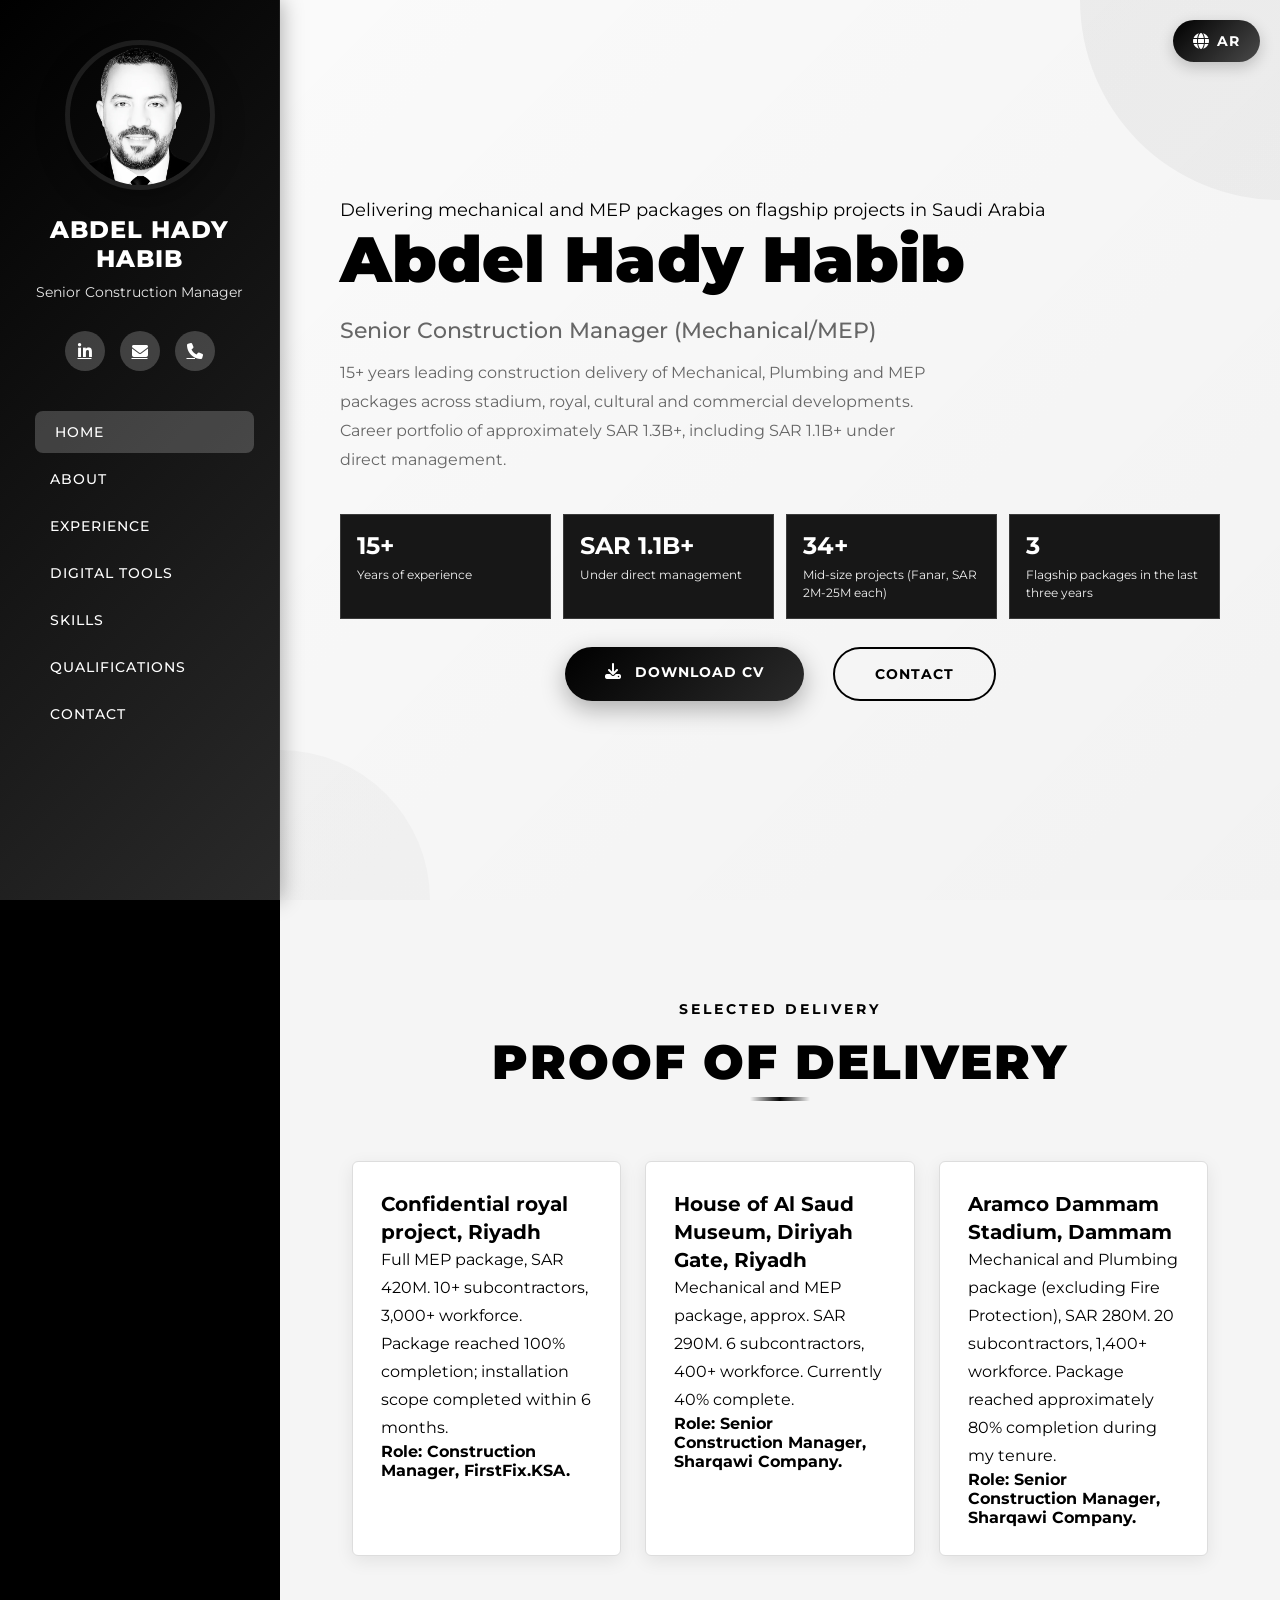
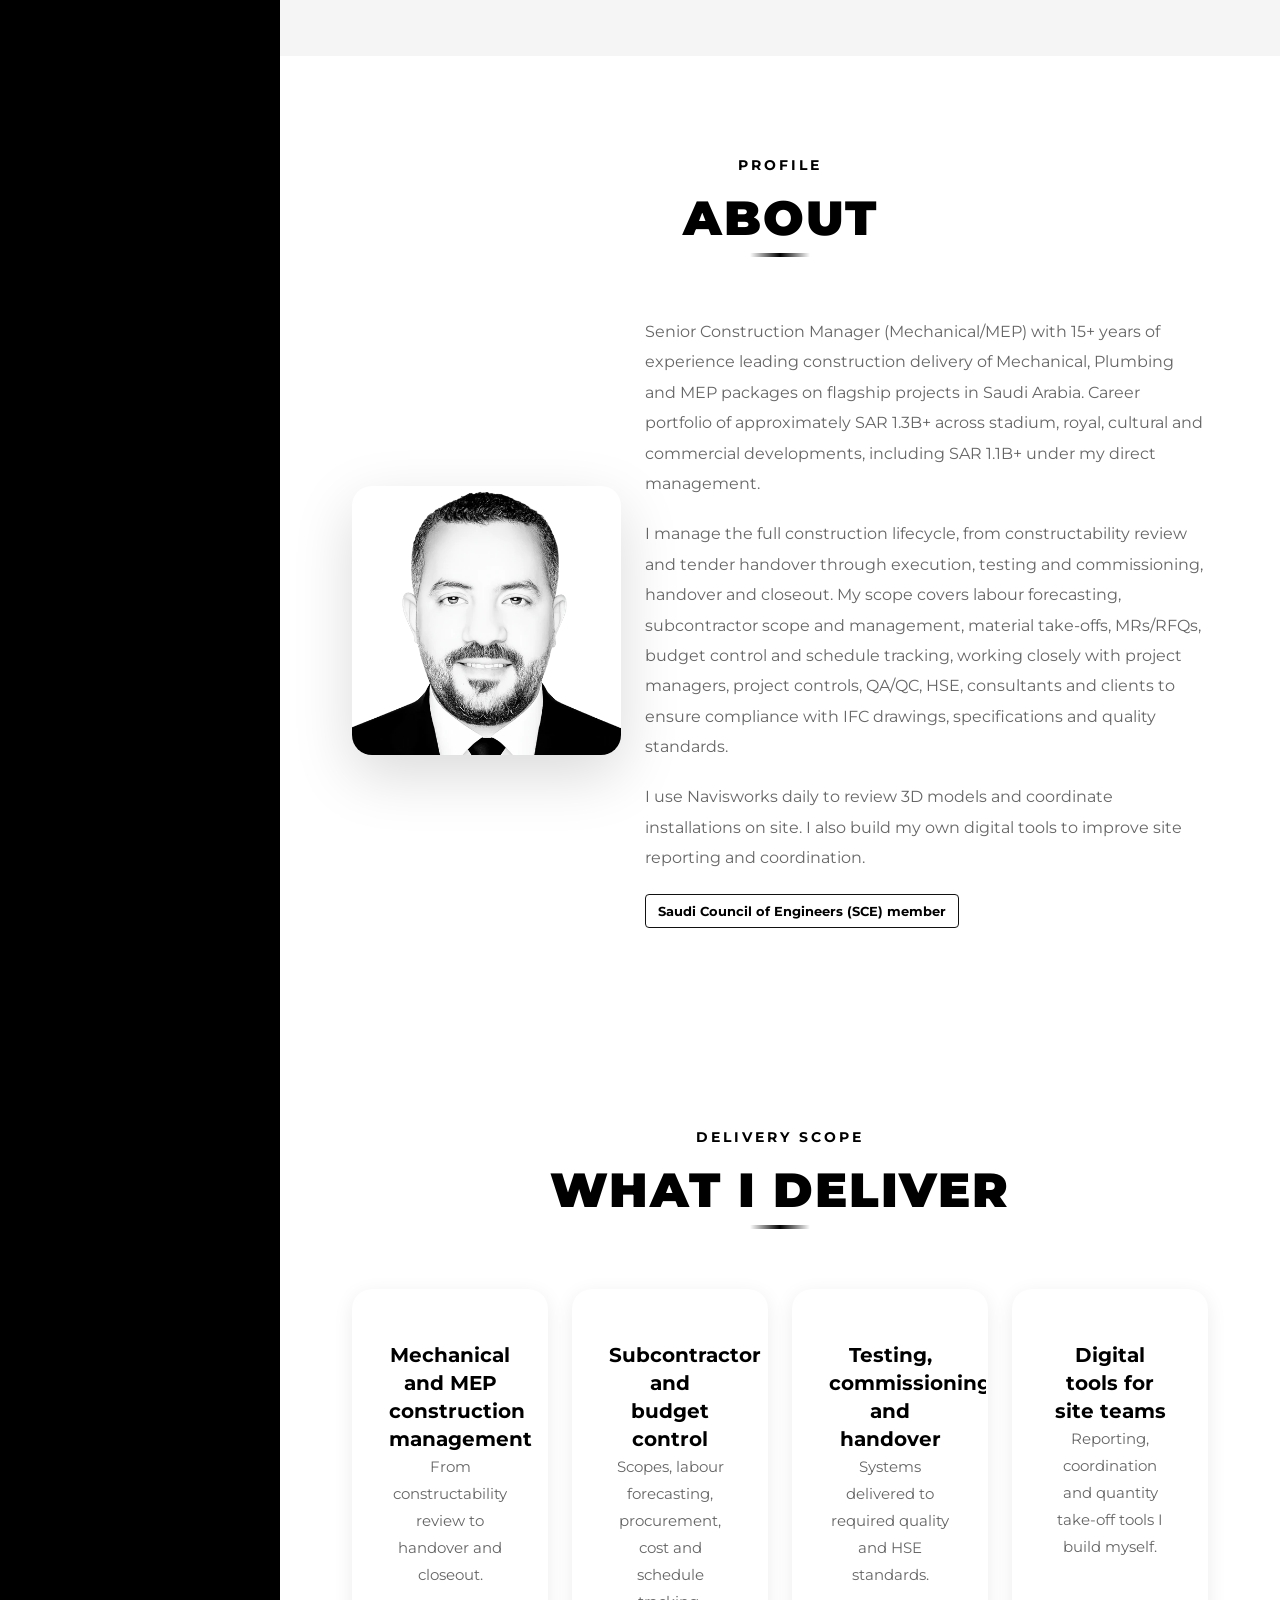
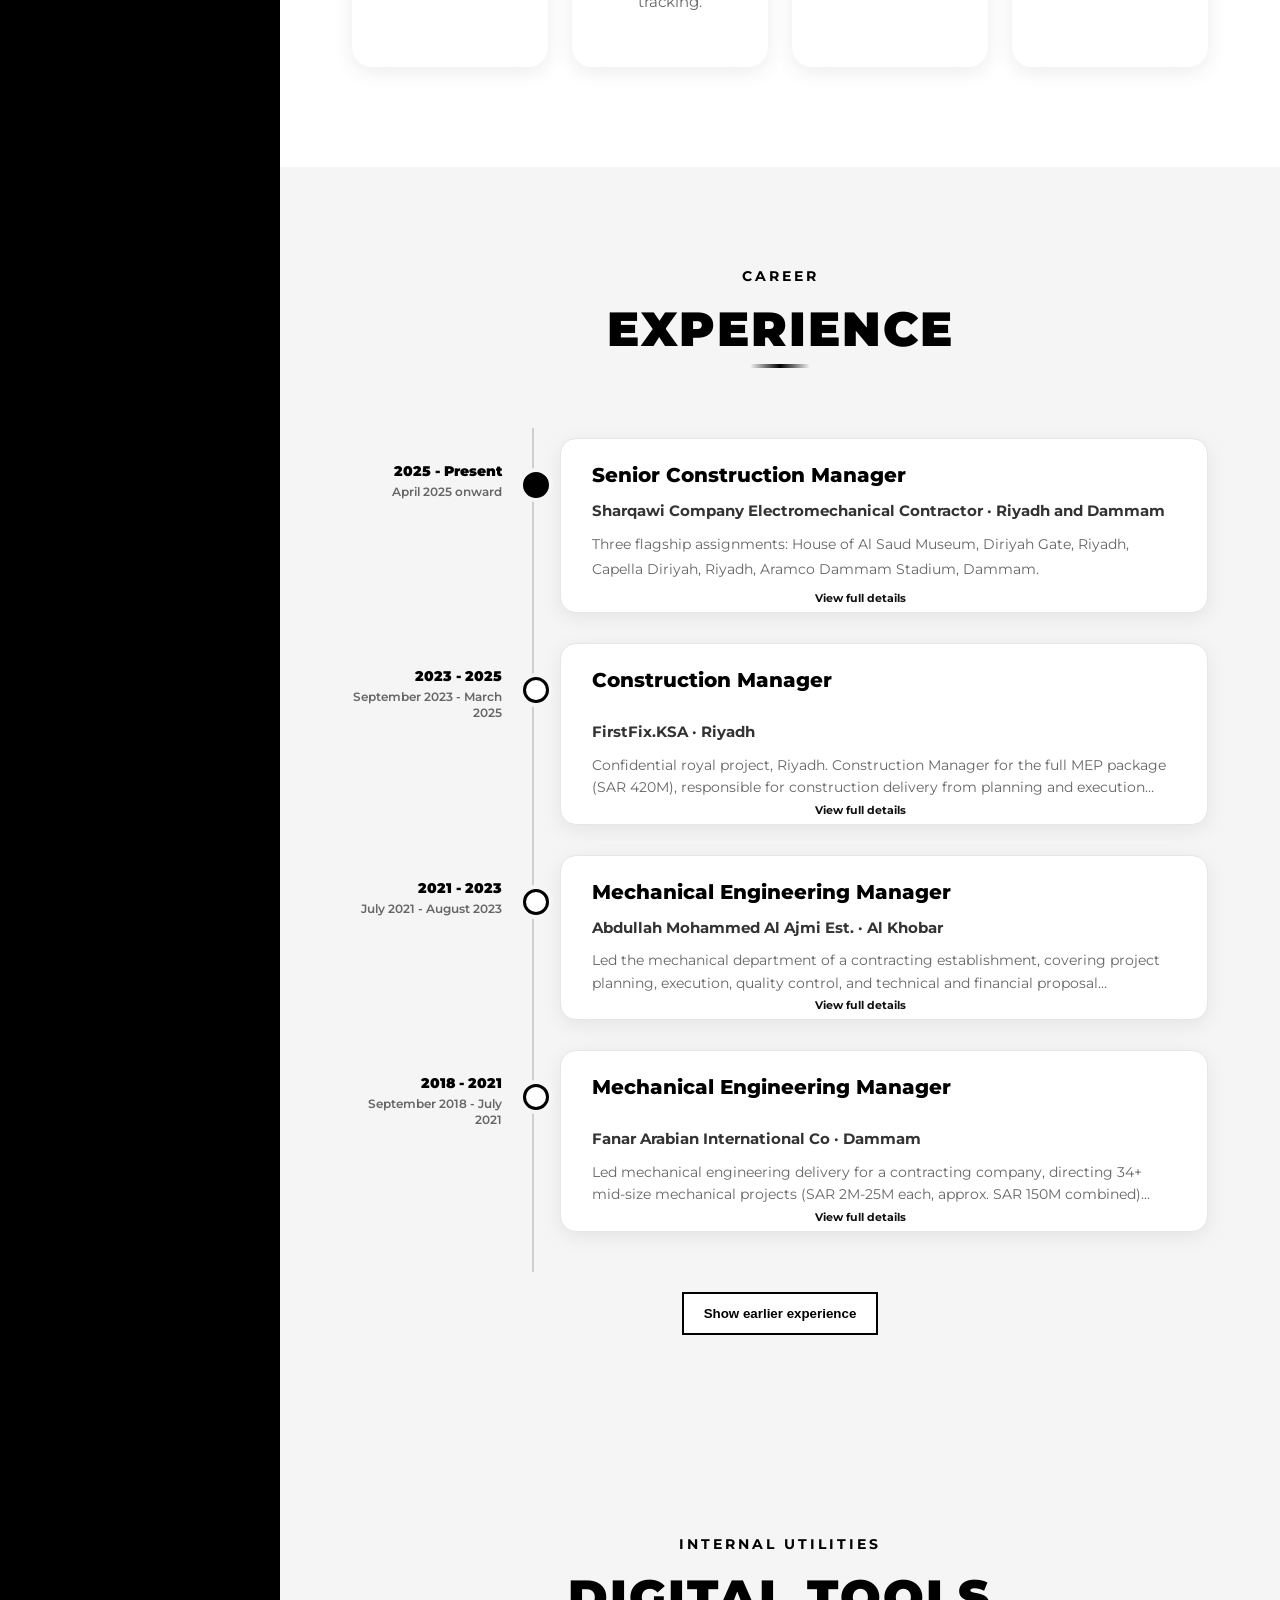
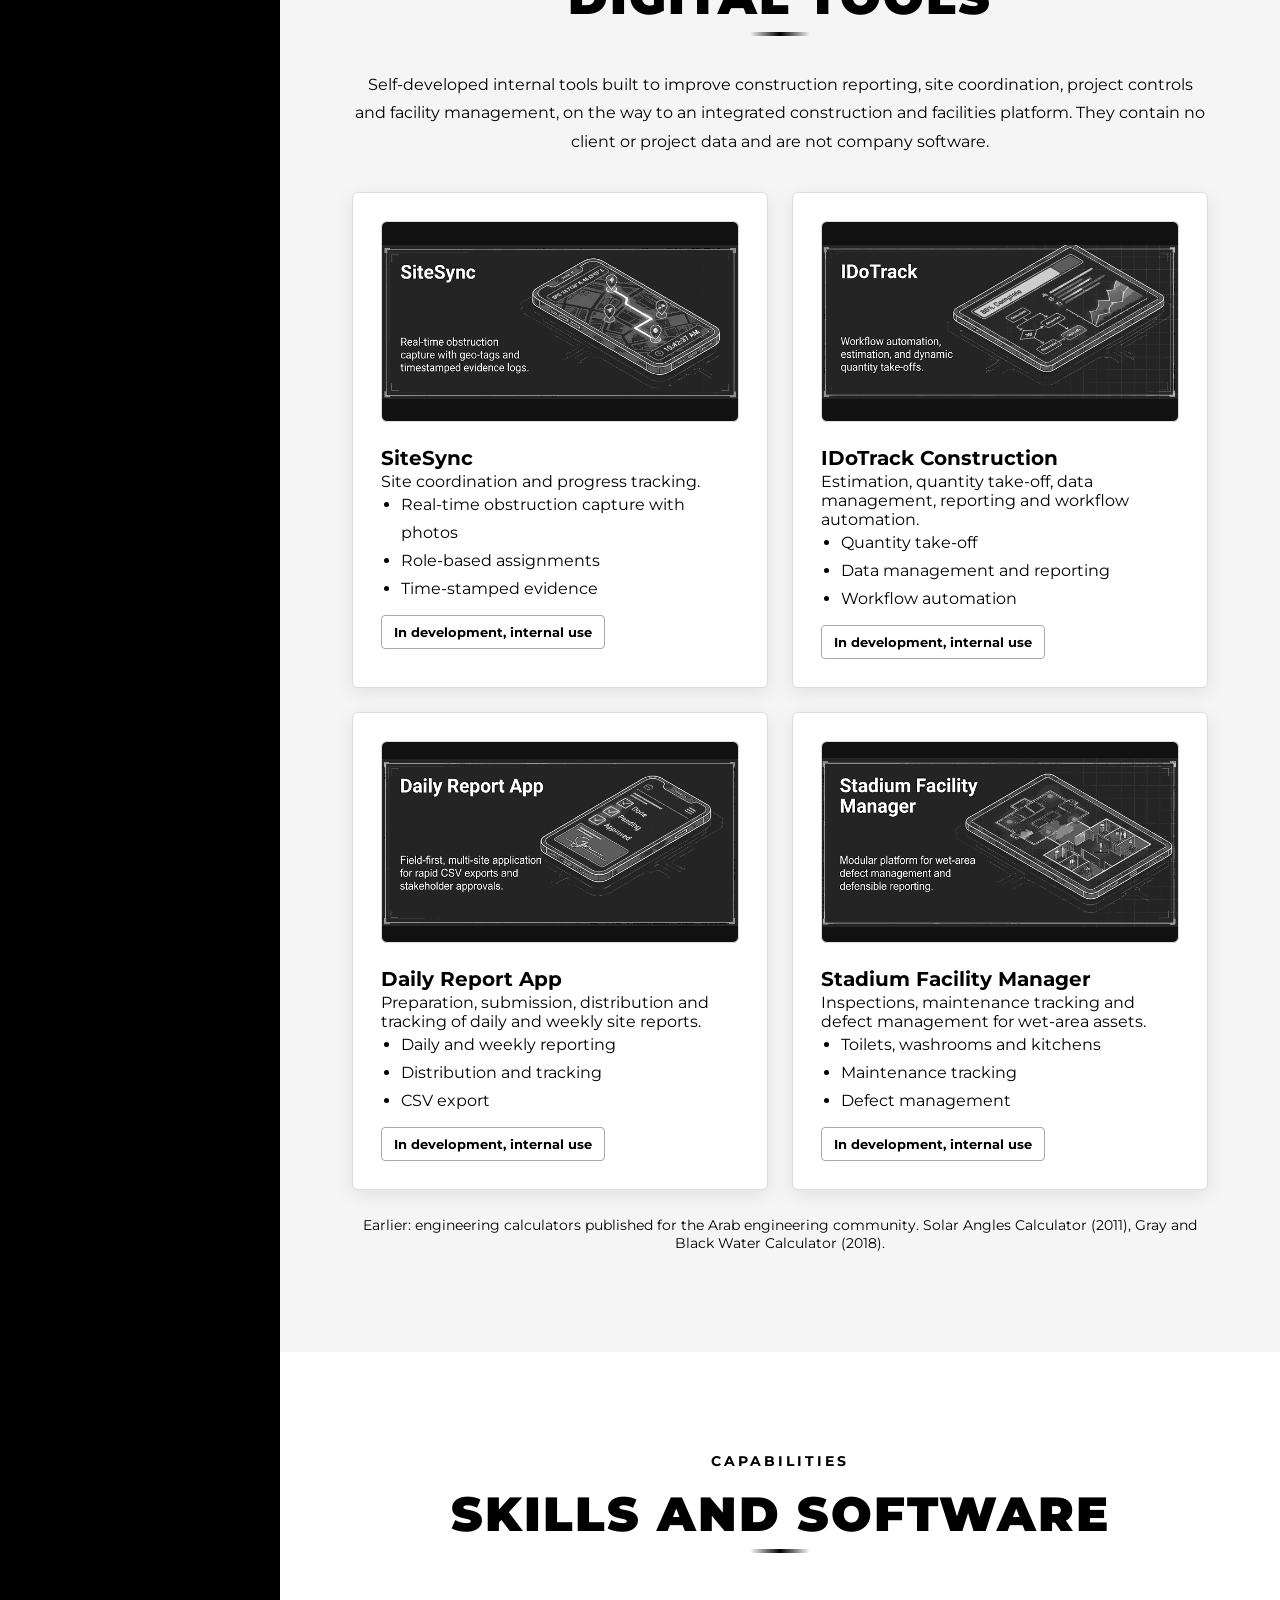
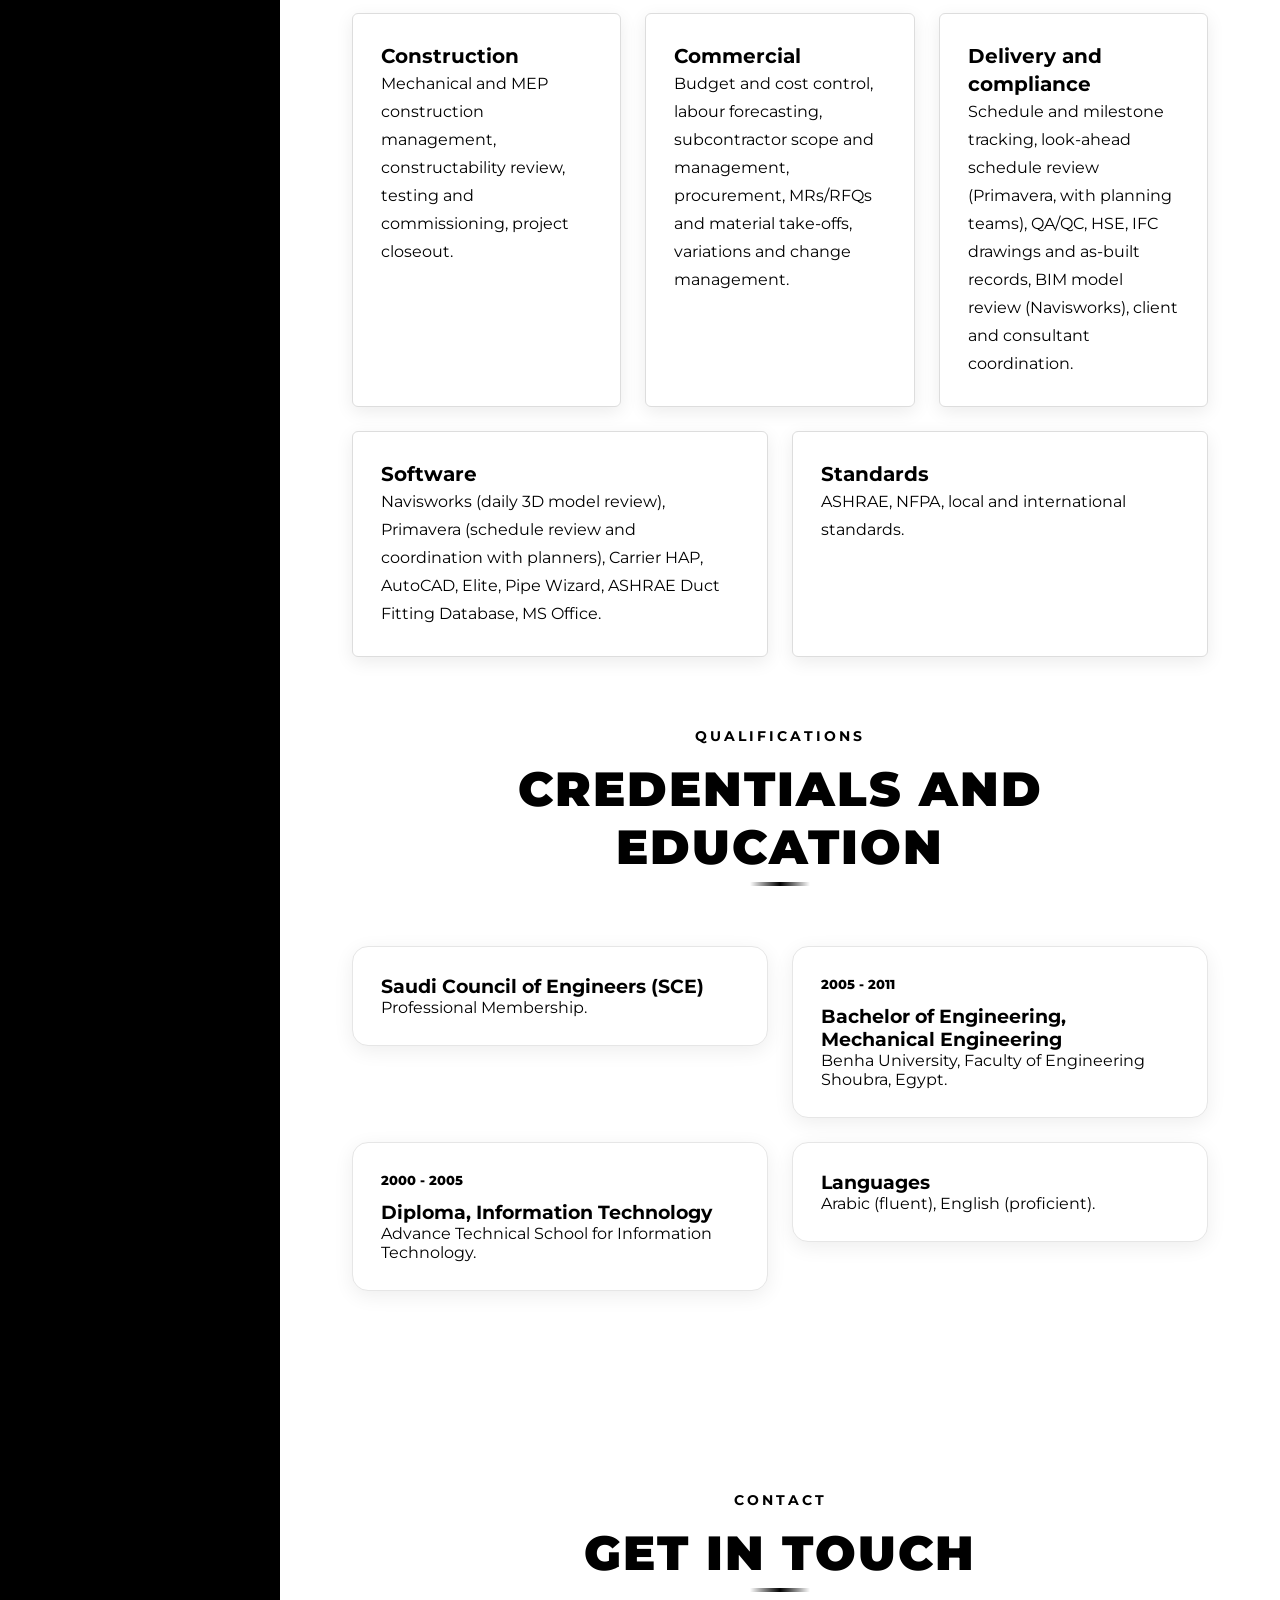
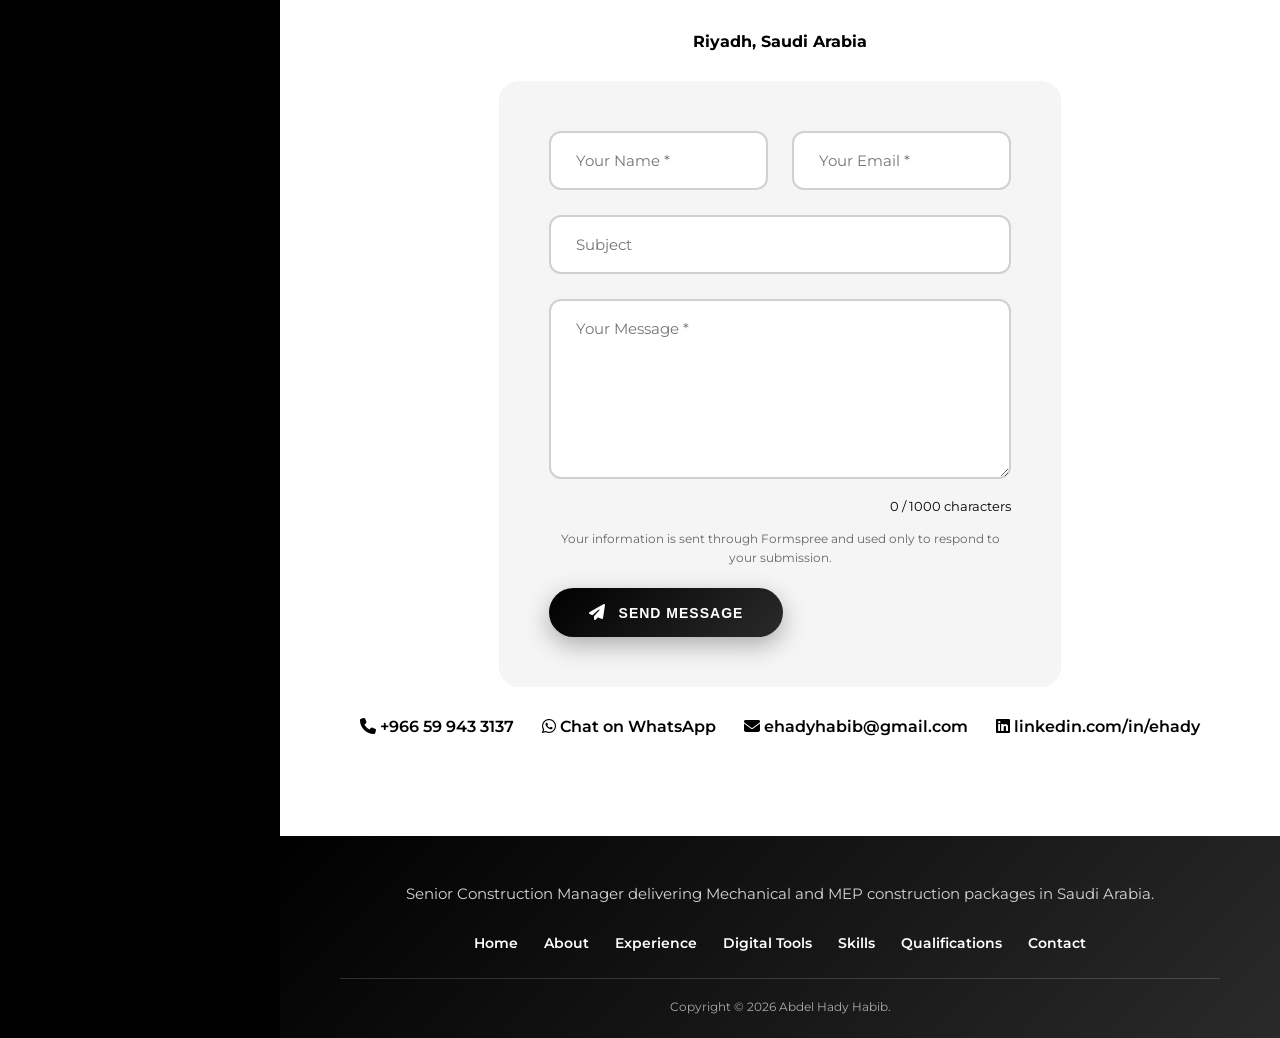
==== commit 30ea5ade: "feat: finalize bilingual portfolio and SEO" ====
--- a/index.html
+++ b/index.html
@@ -4,105 +4,143 @@
 <head>
     <meta charset="UTF-8">
     <meta name="viewport" content="width=device-width, initial-scale=1.0">
-    <title>Abdel Hady Habib - Senior Construction Manager Portfolio</title>
+    <title>Abdel Hady Habib | Senior Construction Manager - Mechanical &amp; MEP</title>
     <meta name="description"
-        content="Portfolio of Abdel Hady Habib - Senior Construction Manager & MEP Engineering Leader with 15+ years of experience managing SAR 1.3B+ projects in Saudi Arabia">
-    <meta name="keywords"
-        content="Construction Manager, MEP Engineer, Project Management, Saudi Arabia, Aramco, Stadium Construction, HVAC Systems">
+        content="Senior Construction Manager in Riyadh, Saudi Arabia, with 15+ years delivering Mechanical and MEP packages and SAR 1.1B+ under direct management.">
     <meta name="author" content="Abdel Hady Habib">
     <meta name="google-site-verification" content="8cYqqci9CVz_u6QqDLPNBThMYgjhyH_rwl_AHP4Nfyo" />
     <meta name="robots" content="index, follow">
 
     <!-- DNS Prefetch for Faster CDN Loading -->
-    <link rel="dns-prefetch" href="https://cdn.jsdelivr.net">
-    <link rel="dns-prefetch" href="https://cdnjs.cloudflare.com">
     <link rel="dns-prefetch" href="https://fonts.googleapis.com">
     <link rel="dns-prefetch" href="https://formspree.io">
+    <link rel="dns-prefetch" href="https://formspree.io">
 
     <!-- Preload Critical Resources -->
     <link rel="preload" href="facephoto.png" as="image">
-    <link rel="preload" href="https://fonts.googleapis.com/css2?family=Noto+Sans+Arabic:wght@400;600;700&family=Montserrat:wght@400;700;900&display=swap&text=%D8%A3%D8%A8%D8%AF%D9%84%20%D9%87%D8%A7%D8%AF%D9%8A%20%D8%AD%D8%A8%D9%8A%D8%A8%20%D9%85%D9%87%D9%86%D8%AF%D8%B3%20%D9%85%D9%8A%D9%83%D8%A7%D9%86%D9%8A%D9%83%D8%A7%20%D9%88%D9%85%D8%AF%D9%8A%D8%B1%20%D9%85%D8%B4%D8%B1%D9%88%D8%B9%D8%A7%D8%AA%20%D8%A7%D9%84%D8%A8%D9%86%D8%A7%D8%A1" as="style">
-
-    <!-- Canonical URL -->
+    <link rel="preconnect" href="https://fonts.googleapis.com">
+    <link rel="preconnect" href="https://fonts.gstatic.com" crossorigin>
+
+    <!-- Canonical and language URLs -->
     <link rel="canonical" href="https://ehady.co/">
+    <link rel="alternate" hreflang="en" href="https://ehady.co/">
+    <link rel="alternate" hreflang="ar" href="https://ehady.co/ar/">
+    <link rel="alternate" hreflang="x-default" href="https://ehady.co/">
 
     <!-- Open Graph Meta Tags -->
-    <meta property="og:title" content="Abdel Hady Habib - Senior Construction Manager">
+    <meta property="og:title" content="Abdel Hady Habib | Senior Construction Manager - Mechanical &amp; MEP">
     <meta property="og:description"
-        content="15+ years of experience in MEP project management. Managed SAR 1.3B+ worth of projects.">
+        content="Senior Construction Manager in Riyadh, Saudi Arabia, with 15+ years delivering Mechanical and MEP packages and SAR 1.1B+ under direct management.">
     <meta property="og:type" content="website">
     <meta property="og:url" content="https://ehady.co/">
-    <meta property="og:image" content="https://ehady.co/facephoto.png">
+    <meta property="og:image" content="https://ehady.co/images/og-cover.png">
+    <meta property="og:image:width" content="1200">
+    <meta property="og:image:height" content="630">
+    <meta property="og:image:alt" content="Abdel Hady Habib, Senior Construction Manager for Mechanical and MEP projects in Saudi Arabia">
     <meta property="og:site_name" content="Abdel Hady Habib Portfolio">
     <meta property="og:locale" content="en_US">
+    <meta property="og:locale:alternate" content="ar_SA">
 
     <!-- Twitter Card Meta Tags -->
     <meta name="twitter:card" content="summary_large_image">
-    <meta name="twitter:title" content="Abdel Hady Habib - Senior Construction Manager">
-    <meta name="twitter:description" content="15+ years of experience in MEP project management. Managed SAR 1.3B+ worth of projects.">
-    <meta name="twitter:image" content="https://ehady.co/facephoto.png">
-
-    <!-- Favicon -->
-    <link rel="icon" type="image/x-icon"
-        href="data:image/svg+xml,%3Csvg xmlns='http://www.w3.org/2000/svg' viewBox='0 0 100 100'%3E%3Ccircle fill='%23000' cx='50' cy='50' r='50'/%3E%3Ctext fill='%23fff' font-family='Arial' font-size='60' font-weight='bold' text-anchor='middle' x='50' y='70'%3EAH%3C/text%3E%3C/svg%3E">
-
-    <link href="https://cdn.jsdelivr.net/npm/bootstrap@5.3.0/dist/css/bootstrap.min.css" rel="stylesheet">
-    <link href="https://cdnjs.cloudflare.com/ajax/libs/font-awesome/6.4.0/css/all.min.css" rel="stylesheet">
-    <!-- Optimized Google Fonts: Reduced weights from 4 to 3 for Arabic, added subset -->
-    <link href="https://fonts.googleapis.com/css2?family=Noto+Sans+Arabic:wght@400;600;700&family=Montserrat:wght@400;700;900&display=swap&subset=arabic"
+    <meta name="twitter:title" content="Abdel Hady Habib | Senior Construction Manager - Mechanical &amp; MEP">
+    <meta name="twitter:description" content="15+ years delivering Mechanical and MEP packages in Saudi Arabia, with SAR 1.1B+ under direct management.">
+    <meta name="twitter:image" content="https://ehady.co/images/og-cover.png">
+    <meta name="twitter:image:alt" content="Abdel Hady Habib, Senior Construction Manager for Mechanical and MEP projects">
+
+    <!-- Favicons -->
+    <link rel="icon" type="image/svg+xml" href="images/icons/favicon.svg">
+    <link rel="icon" type="image/png" sizes="32x32" href="images/icons/favicon-32.png">
+    <link rel="apple-touch-icon" sizes="180x180" href="images/icons/apple-touch-icon.png">
+    <meta name="theme-color" content="#000000">
+
+    <link rel="preload" href="assets/fonts/fa-solid-900.woff2" as="font" type="font/woff2" crossorigin>
+    <link rel="preload" href="assets/fonts/fa-brands-400.woff2" as="font" type="font/woff2" crossorigin>
+    <link href="assets/fontawesome.css" rel="stylesheet">
+    <!-- English font only; Arabic font is loaded by /ar/. -->
+    <link href="https://fonts.googleapis.com/css2?family=Montserrat:wght@400;700;900&display=swap"
         rel="stylesheet">
 
     <!-- Schema.org Structured Data -->
     <script type="application/ld+json">
     {
         "@context": "https://schema.org",
-        "@type": "Person",
-        "name": "Abdel Hady Habib",
-        "jobTitle": "Senior Construction Manager",
-        "description": "MEP Engineering Leader with 15+ years of experience managing SAR 1.3B+ projects",
-        "url": "https://ehady.co",
-        "image": "https://ehady.co/facephoto.png",
-        "email": "ehadyhabib@gmail.com",
-        "telephone": "+966599433137",
-        "address": {
-            "@type": "PostalAddress",
-            "addressLocality": "Riyadh",
-            "addressCountry": "SA"
-        },
-        "sameAs": [
-            "https://www.linkedin.com/in/ehady/"
-        ],
-        "alumniOf": {
-            "@type": "EducationalOrganization",
-            "name": "Shoubra Faculty of Engineering"
-        },
-        "knowsAbout": [
-            "MEP Engineering",
-            "Project Management",
-            "HVAC Systems",
-            "Construction Management",
-            "Stadium Construction",
-            "Aramco Standards",
-            "FIFA Standards"
-        ],
-        "hasOccupation": {
-            "@type": "Occupation",
-            "name": "Construction Manager",
-            "occupationalCategory": "Engineering and Architecture"
-        }
+        "@graph": [
+            {
+                "@type": "Person",
+                "@id": "https://ehady.co/#person",
+                "name": "Abdel Hady Habib",
+                "jobTitle": "Senior Construction Manager (Mechanical/MEP)",
+                "description": "Senior Construction Manager in Riyadh, Saudi Arabia, with 15+ years delivering Mechanical, Plumbing and MEP construction packages.",
+                "url": "https://ehady.co/",
+                "image": "https://ehady.co/facephoto.png",
+                "email": "ehadyhabib@gmail.com",
+                "telephone": "+966599433137",
+                "address": {
+                    "@type": "PostalAddress",
+                    "addressLocality": "Riyadh",
+                    "addressCountry": "SA"
+                },
+                "sameAs": [
+                    "https://www.linkedin.com/in/ehady/"
+                ],
+                "alumniOf": {
+                    "@type": "EducationalOrganization",
+                    "name": "Benha University, Faculty of Engineering Shoubra"
+                },
+                "knowsAbout": [
+                    "Mechanical construction management",
+                    "MEP construction management",
+                    "Constructability review",
+                    "Testing and commissioning",
+                    "Subcontractor management",
+                    "Budget and cost control",
+                    "QA/QC",
+                    "HSE",
+                    "Navisworks",
+                    "ASHRAE",
+                    "NFPA"
+                ],
+                "hasOccupation": {
+                    "@type": "Occupation",
+                    "name": "Senior Construction Manager",
+                    "occupationalCategory": "Engineering and Architecture"
+                }
+            },
+            {
+                "@type": "WebSite",
+                "@id": "https://ehady.co/#website",
+                "url": "https://ehady.co/",
+                "name": "Abdel Hady Habib Portfolio",
+                "inLanguage": ["en", "ar"],
+                "about": { "@id": "https://ehady.co/#person" },
+                "publisher": { "@id": "https://ehady.co/#person" }
+            }
+        ]
     }
     </script>
 
-    <!-- Google Analytics 4 - Active -->
-    <script async src="https://www.googletagmanager.com/gtag/js?id=G-8WTLEH9H13"></script>
+    <!-- Google Analytics 4 loads after interaction or an idle fallback. -->
     <script>
         window.dataLayer = window.dataLayer || [];
         function gtag(){dataLayer.push(arguments);}
-        gtag('js', new Date());
-        gtag('config', 'G-8WTLEH9H13', {
-            'send_page_view': true,
-            'cookie_flags': 'SameSite=None;Secure'
+        function loadAnalytics() {
+            if (document.getElementById('ga4-script')) return;
+            const script = document.createElement('script');
+            script.id = 'ga4-script';
+            script.async = true;
+            script.src = 'https://www.googletagmanager.com/gtag/js?id=G-8WTLEH9H13';
+            document.head.appendChild(script);
+            gtag('js', new Date());
+            gtag('config', 'G-8WTLEH9H13', {
+                'send_page_view': true,
+                'cookie_flags': 'SameSite=None;Secure'
+            });
+        }
+        ['pointerdown', 'keydown', 'touchstart'].forEach(eventName => {
+            window.addEventListener(eventName, loadAnalytics, { once: true, passive: true });
         });
+        window.setTimeout(loadAnalytics, 10000);
     </script>
 
     <!-- Manual Translation System (No external dependencies) -->
@@ -122,6 +160,23 @@
             padding: 0;
             box-sizing: border-box;
         }
+
+        /* Lightweight Grid & Layout Helpers (replaces Bootstrap CSS) */
+        .container, .container-fluid { width: 100%; margin-inline: auto; padding-inline: 12px; }
+        .container { max-width: 1140px; }
+        .row { --gx: 1.5rem; --gy: 0; display: flex; flex-wrap: wrap; margin-top: calc(-1 * var(--gy)); margin-inline: calc(-.5 * var(--gx)); }
+        .row > * { flex: 0 0 auto; width: 100%; max-width: 100%; padding-inline: calc(.5 * var(--gx)); margin-top: var(--gy); }
+        .g-4 { --gx: 1.5rem; --gy: 1.5rem; }
+        .align-items-center { align-items: center; }
+        .justify-content-center { justify-content: center; }
+        .text-center { text-align: center; }
+        .mb-4 { margin-bottom: 1.5rem; }
+        .visually-hidden { position: absolute !important; width: 1px !important; height: 1px !important; padding: 0 !important; margin: -1px !important; overflow: hidden !important; clip: rect(0, 0, 0, 0) !important; white-space: nowrap !important; border: 0 !important; }
+        .me-2 { margin-inline-end: .5rem; }
+        @media (min-width: 768px) { .col-md-6 { width: 50%; } }
+        @media (min-width: 992px) { .col-lg-3 { width: 25%; } .col-lg-4 { width: 33.3333%; } .col-lg-6 { width: 50%; } .col-lg-8 { width: 66.6667%; } .mb-lg-0 { margin-bottom: 0; } }
+        .services-section { background: #fff; }
+        .projects-section { background: var(--bg-light); }
 
         html {
             scroll-behavior: smooth;
@@ -158,14 +213,24 @@
         }
 
         /* Arabic Font */
-        body[lang="ar"] {
+        html[lang="ar"] body {
             font-family: 'Noto Sans Arabic', 'Montserrat', sans-serif;
         }
-        
-        body[lang="ar"] *:not(i):not(.fa):not(.fas):not(.fab):not(.far):not(.fal) {
+
+        html[lang="ar"] body *:not(i):not(.fa):not(.fas):not(.fab):not(.far):not(.fal) {
             font-family: 'Noto Sans Arabic', 'Montserrat', sans-serif;
         }
-        
+
+        html[lang="ar"] .hero-content h1 {
+            font-weight: 700;
+            letter-spacing: 0;
+        }
+
+        html[lang="ar"] .profile-name,
+        html[lang="ar"] .nav-menu a {
+            letter-spacing: 0;
+        }
+
         /* Keep Font Awesome icons working in both languages */
         i.fa,
         i.fas,
@@ -253,18 +318,8 @@
             text-align: right;
         }
 
-        body.rtl .service-card,
-        body.rtl .project-card {
+        body.rtl .service-card {
             text-align: right;
-        }
-
-        body.rtl .achievement-card {
-            text-align: center;
-        }
-
-        body.rtl .achievements-section {
-            margin-right: 0;
-            margin-left: 0;
         }
 
         /* RTL Support for Services Section - Center alignment */
@@ -829,150 +884,252 @@
             margin: 0;
         }
 
-        /* Education & Experience */
+        /* Education & Experience - Preview Option D */
         .timeline-section {
             background: var(--bg-light);
         }
 
-        .timeline-year {
-            text-align: center;
-            margin: 60px 0 40px;
-        }
-
-        .timeline-year h2 {
-            font-size: 72px;
+        .experience-list {
+            --date-width: 150px;
+            --timeline-gap: 58px;
+            position: relative;
+            padding: 10px 0;
+        }
+
+        .experience-list::before {
+            content: '';
+            position: absolute;
+            inset-inline-start: calc(var(--date-width) + 30px);
+            top: 0;
+            bottom: 0;
+            width: 2px;
+            background: #cfcfcf;
+        }
+
+        .experience-list .timeline-item {
+            display: grid;
+            grid-template-columns: var(--date-width) minmax(0, 1fr);
+            column-gap: var(--timeline-gap);
+            row-gap: 0;
+            position: relative;
+            align-items: start;
+            margin-bottom: 30px;
+            padding: 0;
+            background: transparent;
+            border: 0;
+            border-radius: 0;
+            box-shadow: none;
+            opacity: 1;
+            animation: none;
+        }
+
+        .experience-list .timeline-item::before {
+            content: '';
+            position: absolute;
+            inset-inline-start: calc(var(--date-width) + 21px);
+            top: 34px;
+            width: 20px;
+            height: 20px;
+            border: 3px solid #000;
+            border-radius: 50%;
+            background: #fff;
+            box-shadow: 0 0 0 4px var(--bg-light);
+            z-index: 3;
+        }
+
+        .experience-list .timeline-item::after {
+            content: '';
+            position: absolute;
+            inset-inline-start: calc(var(--date-width) + var(--timeline-gap));
+            inset-inline-end: 0;
+            top: 0;
+            bottom: 0;
+            background: #fff;
+            border: 1px solid #e6e6e6;
+            border-radius: 16px;
+            box-shadow: 0 5px 20px rgba(0, 0, 0, .07);
+            z-index: 0;
+            transition: transform .25s ease, box-shadow .25s ease, border-color .25s ease;
+        }
+
+        .experience-list > .timeline-item:first-child::before,
+        .experience-list .timeline-item.is-current::before {
+            background: #000;
+        }
+
+        .experience-list .timeline-item:hover::after {
+            transform: translateY(-3px);
+            box-shadow: 0 14px 32px rgba(0, 0, 0, .12);
+            border-color: #d0d0d0;
+        }
+
+        .experience-list .timeline-item > * {
+            grid-column: 2;
+            position: relative;
+            z-index: 2;
+        }
+
+        .experience-list .timeline-item > .badge-custom {
+            grid-column: 1;
+            grid-row: 1;
+            align-self: start;
+            padding: 24px 0 0;
+            margin: 0;
+            background: transparent;
+            color: #000;
+            border-radius: 0;
+            font-size: 13px;
             font-weight: 900;
-            background: linear-gradient(135deg, #000000 0%, #4a4a4a 100%);
-            -webkit-background-clip: text;
-            -webkit-text-fill-color: transparent;
-            background-clip: text;
-        }
-
-        .timeline-item {
+            line-height: 1.35;
+            text-align: end;
+            text-transform: none;
+            letter-spacing: 0;
+            box-shadow: none;
+        }
+
+        .experience-list .timeline-item > .badge-custom strong {
+            display: block;
+            font-size: 14px;
+            font-weight: 900;
+        }
+
+        .experience-list .timeline-item > .badge-custom span {
+            display: block;
+            margin-top: 3px;
+            color: var(--text-light);
+            font-size: 12px;
+            font-weight: 600;
+        }
+
+        .experience-list .timeline-item > h3 {
+            margin: 24px 32px 4px;
+            font-size: 20px;
+            line-height: 1.35;
+            font-weight: 800;
+        }
+
+        .experience-list .timeline-item > h4 {
+            margin: 0 32px 10px;
+            color: #333;
+            font-size: 15px;
+            font-weight: 700;
+            line-height: 1.5;
+        }
+
+        .experience-list .timeline-item > p {
+            margin: 0 32px 12px;
+            color: var(--text-light);
+            font-size: 14px;
+            line-height: 1.6;
+        }
+
+        .experience-list .timeline-item > .sub-role {
+            margin-inline: 32px;
+            padding-block: 0 18px;
+        }
+
+        .experience-list .timeline-item > .sub-role:last-of-type {
+            padding-bottom: 28px;
+        }
+
+        .experience-list .timeline-item.is-compact > p {
+            display: -webkit-box;
+            -webkit-box-orient: vertical;
+            -webkit-line-clamp: 2;
+            overflow: hidden;
+        }
+
+        .experience-list .timeline-item.has-role-details.is-compact > .sub-role {
+            display: none;
+        }
+
+        .experience-list .timeline-item .role-summary {
+            margin: 0 32px 18px;
+            color: var(--text-light);
+            font-size: 14px;
+            line-height: 1.75;
+        }
+
+        .role-details-toggle {
+            position: absolute;
+            inset-inline-end: 24px;
+            bottom: 8px;
+            z-index: 4;
+            margin: 0;
+            padding: 0;
+            border: 0;
+            background: transparent;
+            color: #111;
+            font: inherit;
+            font-size: 11px;
+            font-weight: 700;
+            cursor: pointer;
+        }
+
+        .experience-list .timeline-item:not(.is-compact) .role-details-toggle {
+            position: relative;
+            inset: auto;
+            grid-column: 2;
+            margin: 0 32px 24px;
+            justify-self: start;
+        }
+
+        #earlier-experience .timeline-item:first-child { margin-top: 0; }
+
+        .credentials-block .timeline-item {
+            display: block;
+            padding: 28px;
             background: #fff;
-            padding: 40px;
-            border-radius: 20px;
-            margin-bottom: 30px;
-            box-shadow: 0 5px 20px rgba(0, 0, 0, 0.08);
-            position: relative;
-            transition: all 0.3s ease;
-            border-left: 5px solid transparent;
-            opacity: 0;
-            animation: slideInUp 0.6s ease forwards;
-        }
-
-        @keyframes slideInUp {
-            from {
-                opacity: 0;
-                transform: translateY(30px);
-            }
-
-            to {
-                opacity: 1;
-                transform: translateY(0);
-            }
-        }
-
-        .timeline-item:nth-child(1) {
-            animation-delay: 0.1s;
-        }
-
-        .timeline-item:nth-child(2) {
-            animation-delay: 0.2s;
-        }
-
-        .timeline-item:nth-child(3) {
-            animation-delay: 0.3s;
-        }
-
-        .timeline-item:nth-child(4) {
-            animation-delay: 0.4s;
-        }
-
-        .timeline-item:hover {
-            transform: translateY(-5px) scale(1.02);
-            box-shadow: 0 15px 40px rgba(0, 0, 0, 0.15);
-            border-left-color: #000000;
-        }
-
-        .timeline-item .badge-custom {
-            background: linear-gradient(135deg, #000000 0%, #3a3a3a 100%);
-            color: #fff;
-            padding: 8px 20px;
-            border-radius: 50px;
-            font-size: 12px;
-            font-weight: 700;
-            text-transform: uppercase;
-            letter-spacing: 1px;
-            display: inline-block;
-            margin-bottom: 15px;
-            transition: all 0.3s ease;
-        }
-
-        .timeline-item:hover .badge-custom {
-            transform: scale(1.05);
-            box-shadow: 0 5px 15px rgba(0, 0, 0, 0.3);
-        }
-
-        .timeline-item h4 {
-            font-size: 24px;
+            border: 1px solid #e6e6e6;
+            border-radius: 16px;
+            box-shadow: 0 5px 20px rgba(0, 0, 0, .07);
+        }
+
+        .credentials-block .timeline-item > .badge-custom {
+            display: block;
+            width: fit-content;
+            margin: 0 0 12px;
+            padding: 0;
+            background: transparent;
+            color: #000;
+            border-radius: 0;
+            box-shadow: none;
+            font-size: 13px;
             font-weight: 800;
-            color: var(--text-dark);
-            margin-bottom: 10px;
-        }
-
-        .timeline-item h5 {
-            font-size: 16px;
-            color: #000000;
-            font-weight: 700;
-            margin-bottom: 15px;
-        }
-
-        .timeline-item p,
-        .timeline-item ul li {
-            font-size: 15px;
-            color: var(--text-light);
-            line-height: 1.8;
-        }
-
-        /* Skills */
-        .skills-section {
-            background: #fff;
-        }
-
-        .skill-progress-item {
-            display: flex;
-            align-items: center;
-            min-height: 72px;
-            margin-bottom: 18px;
-            padding: 20px 24px;
-            background: var(--bg-light);
-            border-left: 4px solid #000000;
-        }
-
-        .skill-progress-item::before {
-            content: '\f00c';
-            margin-right: 16px;
-            color: #000000;
-            font-family: 'Font Awesome 6 Free';
-            font-weight: 900;
-        }
-
-        body.rtl .skill-progress-item {
-            border-right: 4px solid #000000;
-            border-left: 0;
-        }
-
-        body.rtl .skill-progress-item::before {
-            margin-right: 0;
-            margin-left: 16px;
-        }
-
-        .skill-progress-item h5 {
-            font-size: 16px;
-            font-weight: 700;
-            color: var(--text-dark);
-            margin: 0;
+            line-height: 1.4;
+            text-align: start;
+            text-transform: none;
+            letter-spacing: 0;
+        }
+
+        .credentials-block .timeline-item::before,
+        .credentials-block .timeline-item::after {
+            content: none;
+        }
+
+        @media (max-width: 991px) {
+            .experience-list { --date-width: 82px; --timeline-gap: 54px; }
+            .experience-list::before { inset-inline-start: calc(var(--date-width) + 28px); }
+            .experience-list .timeline-item::before { inset-inline-start: calc(var(--date-width) + 19px); }
+            .experience-list .timeline-item > .badge-custom { font-size: 12px; }
+            .experience-list .timeline-item > h3 { margin-inline: 24px; }
+            .experience-list .timeline-item > h4,
+            .experience-list .timeline-item > p,
+            .experience-list .timeline-item > .sub-role { margin-inline: 24px; }
+        }
+
+        @media (max-width: 576px) {
+            .experience-list { padding-inline-start: 34px; }
+            .experience-list::before { inset-inline-start: 10px; }
+            .experience-list .timeline-item { display: block; padding: 0 0 22px; }
+            .experience-list .timeline-item::before { inset-inline-start: -33px; top: 28px; }
+            .experience-list .timeline-item::after { inset-inline: 0; top: 48px; }
+            .experience-list .timeline-item > .badge-custom { display: block; padding: 0 0 12px; text-align: start; }
+            .experience-list .timeline-item > h3 { margin-top: 0; padding-top: 24px; }
+            .experience-list .timeline-item > h4,
+            .experience-list .timeline-item > p,
+            .experience-list .timeline-item > .sub-role { margin-inline: 22px; }
+            .experience-list .timeline-item > h3 { margin-inline: 22px; }
         }
 
         /* Services */
@@ -1047,236 +1204,9 @@
             margin: 0;
         }
 
-        .services-cta {
-            background: linear-gradient(135deg, #000000 0%, #2a2a2a 100%);
-            padding: 60px 40px;
-            border-radius: 20px;
-            color: #ffffff;
-            text-align: center;
-            margin-top: 30px;
-        }
-
-        .services-cta h3 {
-            color: #ffffff;
-            font-size: 32px;
-            font-weight: 700;
-            margin-bottom: 15px;
-        }
-
-        .services-cta p {
-            color: rgba(255, 255, 255, 0.9);
-            font-size: 18px;
-            margin: 0 auto 30px;
-            max-width: 700px;
-        }
-
-        .cta-buttons {
-            display: flex;
-            gap: 20px;
-            justify-content: center;
-            flex-wrap: wrap;
-        }
-
-        .cta-buttons .btn-primary-custom,
-        .cta-buttons .btn-outline-custom {
-            min-width: 200px;
-            margin: 0;
-        }
-
-        .services-cta .btn-outline-custom {
-            color: #ffffff;
-            border-color: #ffffff;
-        }
-
-        .services-cta .btn-outline-custom:hover,
-        .services-cta .btn-outline-custom:focus-visible {
-            background: #ffffff;
-            color: #000000;
-            border-color: #ffffff;
-        }
-
-        /* Projects CTA Box */
-        .projects-cta-box {
-            background: var(--bg-light);
-            padding: 50px 40px;
-            border-radius: 15px;
-            text-align: center;
-            margin-top: 30px;
-            border: 2px solid rgba(0, 0, 0, 0.05);
-        }
-
-        .projects-cta-box h3 {
-            color: var(--text-dark);
-            font-size: 28px;
-            font-weight: 700;
-            margin-bottom: 15px;
-        }
-
-        .projects-cta-box p {
-            color: var(--text-light);
-            font-size: 16px;
-            margin-bottom: 25px;
-            max-width: 700px;
-            margin-left: auto;
-            margin-right: auto;
-        }
-
-        /* Projects */
-        .projects-section {
-            background: var(--bg-light);
-        }
-
-        .project-card {
-            background: #fff;
-            border-radius: 20px;
-            overflow: hidden;
-            box-shadow: 0 5px 20px rgba(0, 0, 0, 0.08);
-            transition: all 0.4s ease;
-            margin-bottom: 30px;
-            position: relative;
-        }
-
-        .project-card::after {
-            content: '';
-            position: absolute;
-            top: 0;
-            left: 0;
-            width: 100%;
-            height: 4px;
-            background: linear-gradient(90deg, #000000, #4a4a4a);
-            transform: scaleX(0);
-            transition: transform 0.4s ease;
-        }
-
-        .project-card:hover::after {
-            transform: scaleX(1);
-        }
-
-        .project-card:hover {
-            transform: translateY(-10px) scale(1.02);
-            box-shadow: 0 20px 50px rgba(0, 0, 0, 0.15);
-        }
-
-        .project-icon {
-            background: linear-gradient(135deg, #000000 0%, #3a3a3a 100%);
-            height: 200px;
-            display: flex;
-            align-items: center;
-            justify-content: center;
-            position: relative;
-            overflow: hidden;
-        }
-
-        .project-icon::before {
-            content: '';
-            position: absolute;
-            width: 100%;
-            height: 100%;
-            background: linear-gradient(45deg, transparent 30%, rgba(255, 255, 255, 0.3), transparent 70%);
-            top: 0;
-            left: -100%;
-            animation: shine 3s ease infinite;
-        }
-
-        @keyframes shine {
-            0% {
-                left: -100%;
-            }
-
-            50%,
-            100% {
-                left: 100%;
-            }
-        }
-
-        .project-icon i {
-            font-size: 80px;
-            color: #fff;
-            transition: transform 0.4s ease;
-        }
-
-        .project-card:hover .project-icon i {
-            transform: scale(1.15) rotate(5deg);
-        }
-
-        .project-body {
-            padding: 35px;
-        }
-
-        .project-body h4 {
-            font-size: 22px;
-            font-weight: 800;
-            color: var(--text-dark);
-            margin-bottom: 15px;
-        }
-
-        .project-body .badge {
-            background: rgba(0, 0, 0, 0.1);
-            color: #000000;
-            padding: 6px 15px;
-            border-radius: 50px;
-            font-size: 12px;
-            font-weight: 700;
-            margin-right: 8px;
-            margin-bottom: 8px;
-            display: inline-block;
-        }
-
-        .project-body p {
-            font-size: 15px;
-            color: var(--text-light);
-            line-height: 1.8;
-            margin-top: 15px;
-        }
-
         /* Contact */
         .contact-section {
             background: #fff;
-        }
-
-        .contact-info-box {
-            background: linear-gradient(135deg, rgba(0, 0, 0, 0.05) 0%, rgba(0, 0, 0, 0.08) 100%);
-            padding: 40px;
-            border-radius: 20px;
-            text-align: center;
-            transition: all 0.3s ease;
-            height: 100%;
-        }
-
-        .contact-info-box:hover {
-            transform: translateY(-5px);
-            box-shadow: 0 10px 30px rgba(0, 0, 0, 0.1);
-        }
-
-        .contact-info-box i {
-            font-size: 48px;
-            color: #000000;
-            margin-bottom: 20px;
-        }
-
-        .contact-info-box h4 {
-            font-size: 20px;
-            font-weight: 800;
-            color: var(--text-dark);
-            margin-bottom: 15px;
-            text-transform: uppercase;
-        }
-
-        .contact-info-box p {
-            font-size: 15px;
-            color: var(--text-light);
-            margin: 0;
-        }
-
-        .contact-info-box a {
-            color: var(--text-light);
-            text-decoration: none;
-            transition: color 0.3s ease;
-        }
-
-        .contact-info-box a:hover {
-            color: #000000;
-            font-weight: 600;
         }
 
         .form-privacy-note {
@@ -1285,40 +1215,6 @@
             line-height: 1.6;
             margin: 0 0 20px;
             text-align: center;
-        }
-
-        /* WhatsApp Button */
-        .btn-whatsapp {
-            display: inline-flex;
-            align-items: center;
-            gap: 12px;
-            padding: 18px 40px;
-            background: linear-gradient(135deg, #013514 0%, #2a3f3d 100%);
-            color: #ffffff;
-            font-size: 18px;
-            font-weight: 600;
-            text-decoration: none;
-            border-radius: 50px;
-            box-shadow: 0 10px 30px rgba(5, 61, 26, 0.3);
-            transition: all 0.4s ease;
-            margin-bottom: 15px;
-        }
-
-        .btn-whatsapp:hover {
-            background: linear-gradient(135deg, #0e3b36 0%, #012c27 100%);
-            color: #ffffff;
-            transform: translateY(-5px);
-            box-shadow: 0 15px 40px rgba(39, 53, 44, 0.4);
-        }
-
-        .btn-whatsapp i {
-            font-size: 28px;
-        }
-
-        .whatsapp-subtitle {
-            color: var(--text-light);
-            font-size: 14px;
-            margin-top: 10px;
         }
 
         .contact-form {
@@ -1351,381 +1247,71 @@
             resize: vertical;
         }
 
-        /* Achievements */
-        .achievements-section {
-            background: linear-gradient(135deg, #000000 0%, #2a2a2a 100%);
-            color: #fff;
-            padding: 100px 0;
-            position: relative;
-            width: 100%;
-            margin-left: 0;
-        }
-
-        .achievements-section .container {
-            max-width: 1400px;
-            margin: 0 auto;
-            padding: 0 40px;
-        }
-
-        .achievement-card {
-            text-align: center;
-            padding: 40px 25px;
-            background: rgba(255, 255, 255, 0.05);
-            border-radius: 20px;
-            backdrop-filter: blur(10px);
-            border: 2px solid rgba(255, 255, 255, 0.1);
-            transition: all 0.4s ease;
-            height: 100%;
-        }
-
-        .achievement-card:hover {
-            transform: translateY(-10px) scale(1.05);
-            background: rgba(255, 255, 255, 0.1);
-            box-shadow: 0 15px 40px rgba(0, 0, 0, 0.5);
-        }
-
-        .achievement-card i {
-            font-size: 56px;
-            margin-bottom: 20px;
-            color: #ffffff;
-        }
-
-        .achievement-card h4 {
-            font-size: 20px;
-            font-weight: 800;
-            margin-bottom: 12px;
-            text-transform: uppercase;
-            letter-spacing: 1px;
-        }
-
-        .achievement-card p {
-            font-size: 14px;
-            opacity: 0.9;
-            line-height: 1.6;
-            margin: 0;
-        }
-
-        /* Gallery Section */
-        .gallery-section {
-            background: #fff;
-        }
-
-        .gallery-grid {
-            display: grid;
-            grid-template-columns: repeat(auto-fit, minmax(300px, 1fr));
-            gap: 20px;
-            margin-top: 30px;
-        }
-
-        .gallery-item {
-            position: relative;
-            overflow: hidden;
-            border-radius: 15px;
-            cursor: pointer;
-            height: 300px;
-            background: linear-gradient(135deg, rgba(0, 0, 0, 0.05) 0%, rgba(0, 0, 0, 0.08) 100%);
-            transition: all 0.4s ease;
-        }
-
-        .gallery-item:hover {
-            transform: translateY(-10px) scale(1.02);
-            box-shadow: 0 20px 50px rgba(0, 0, 0, 0.15);
-        }
-
-        .gallery-item img {
-            width: 100%;
-            height: 100%;
-            object-fit: cover;
-            transition: transform 0.4s ease;
-        }
-
-        .gallery-item:hover img {
-            transform: scale(1.1);
-        }
-
-        .gallery-overlay {
-            position: absolute;
-            top: 0;
-            left: 0;
-            width: 100%;
-            height: 100%;
-            background: linear-gradient(135deg, rgba(0, 0, 0, 0.7) 0%, rgba(0, 0, 0, 0.9) 100%);
-            display: flex;
-            flex-direction: column;
-            justify-content: center;
-            align-items: center;
-            opacity: 0;
-            transition: opacity 0.4s ease;
-            padding: 20px;
-            text-align: center;
-        }
-
-        .gallery-item:hover .gallery-overlay {
-            opacity: 1;
-        }
-
-        .gallery-overlay h4 {
-            color: #fff;
-            font-size: 20px;
-            font-weight: 800;
-            margin-bottom: 10px;
-            transform: translateY(20px);
-            transition: transform 0.4s ease 0.1s;
-        }
-
-        .gallery-item:hover .gallery-overlay h4 {
-            transform: translateY(0);
-        }
-
-        .gallery-overlay p {
-            color: rgba(255, 255, 255, 0.9);
-            font-size: 14px;
-            margin: 0;
-            transform: translateY(20px);
-            transition: transform 0.4s ease 0.2s;
-        }
-
-        .gallery-item:hover .gallery-overlay p {
-            transform: translateY(0);
-        }
-
-        .gallery-overlay i {
-            color: #fff;
-            font-size: 32px;
-            margin-bottom: 15px;
-            transform: scale(0);
-            transition: transform 0.4s ease 0.3s;
-        }
-
-        .gallery-item:hover .gallery-overlay i {
-            transform: scale(1);
-        }
-
-        /* Lightbox */
-        .lightbox {
-            display: none;
-            position: fixed;
-            top: 0;
-            left: 0;
-            width: 100%;
-            height: 100%;
-            background: rgba(0, 0, 0, 0.95);
-            z-index: 10000;
-            justify-content: center;
-            align-items: center;
-            animation: fadeIn 0.3s ease;
-        }
-
-        .lightbox.active {
-            display: flex;
-        }
-
-        .lightbox-content {
-            position: relative;
-            max-width: 90%;
-            max-height: 90%;
-            animation: zoomIn 0.3s ease;
-        }
-
-        .lightbox-content img {
-            max-width: 100%;
-            max-height: 90vh;
-            border-radius: 10px;
-            box-shadow: 0 20px 60px rgba(0, 0, 0, 0.5);
-        }
-
-        .lightbox-close {
-            position: absolute;
-            top: 20px;
-            right: 20px;
-            width: 50px;
-            height: 50px;
-            background: rgba(255, 255, 255, 0.2);
-            border: 2px solid #fff;
-            border-radius: 50%;
-            color: #fff;
-            font-size: 24px;
-            cursor: pointer;
-            display: flex;
-            align-items: center;
-            justify-content: center;
-            transition: all 0.3s ease;
-            backdrop-filter: blur(10px);
-        }
-
-        .lightbox-close:hover {
-            background: #fff;
-            color: #000;
-            transform: rotate(90deg);
-        }
-
-        .lightbox-caption {
-            position: absolute;
-            bottom: 20px;
-            left: 50%;
-            transform: translateX(-50%);
-            background: rgba(0, 0, 0, 0.8);
-            color: #fff;
-            padding: 15px 30px;
-            border-radius: 50px;
-            font-size: 16px;
-            font-weight: 600;
-            backdrop-filter: blur(10px);
-            max-width: 80%;
-            text-align: center;
-        }
-
-        .lightbox-nav {
-            position: absolute;
-            top: 50%;
-            transform: translateY(-50%);
-            width: 50px;
-            height: 50px;
-            background: rgba(255, 255, 255, 0.2);
-            border: 2px solid #fff;
-            border-radius: 50%;
-            color: #fff;
-            font-size: 24px;
-            cursor: pointer;
-            display: flex;
-            align-items: center;
-            justify-content: center;
-            transition: all 0.3s ease;
-            backdrop-filter: blur(10px);
-        }
-
-        .lightbox-nav:hover {
-            background: #fff;
-            color: #000;
-        }
-
-        .lightbox-prev {
-            left: 20px;
-        }
-
-        .lightbox-next {
-            right: 20px;
-        }
-
-        @keyframes zoomIn {
-            from {
-                transform: scale(0.8);
-                opacity: 0;
-            }
-            to {
-                transform: scale(1);
-                opacity: 1;
-            }
-        }
-
-        /* Footer */
-        .footer {
-            background: linear-gradient(135deg, #1a1a1a 0%, #000000 100%);
-            color: #fff;
-            padding: 60px 60px 30px;
-            margin-left: 280px;
-            margin-bottom: 0;
-        }
-
-        .footer-content {
-            display: grid;
-            grid-template-columns: repeat(auto-fit, minmax(250px, 1fr));
-            gap: 40px;
-            margin-bottom: 40px;
-        }
-
-        .footer-section h4 {
-            font-size: 20px;
-            font-weight: 800;
-            margin-bottom: 20px;
-            text-transform: uppercase;
-            letter-spacing: 1px;
-        }
-
-        .footer-section p,
-        .footer-section ul {
-            font-size: 15px;
-            line-height: 1.8;
-            opacity: 0.8;
-        }
-
-        .footer-section ul {
-            list-style: none;
-            padding: 0;
-        }
-
-        .footer-section ul li {
-            margin-bottom: 10px;
-        }
-
-        .footer-section ul li a {
-            color: #fff;
-            text-decoration: none;
-            opacity: 0.8;
-            transition: all 0.3s ease;
-            display: inline-block;
-        }
-
-        .footer-section ul li a:hover {
-            opacity: 1;
-            color: #ffffff;
-            font-weight: 600;
-            transform: translateX(5px);
-        }
-
-        .footer-social {
-            display: flex;
-            gap: 15px;
-            margin-top: 20px;
-        }
-
-        .footer-social a {
-            width: 45px;
-            height: 45px;
-            background: rgba(255, 255, 255, 0.1);
-            border-radius: 50%;
-            display: flex;
-            align-items: center;
-            justify-content: center;
-            color: #fff;
-            font-size: 18px;
-            transition: all 0.3s ease;
-        }
-
-        .footer-social a:hover {
-            background: #ffffff;
-            color: #000000;
-            transform: translateY(-5px);
-        }
-
-        .footer-bottom {
-            text-align: center;
-            padding-top: 30px;
-            border-top: 1px solid rgba(255, 255, 255, 0.1);
-        }
-
-        .footer-bottom p {
-            margin: 0;
-            opacity: 0.7;
-            font-size: 14px;
-        }
-
-        /* Mobile Menu Toggle */
+        .hero-kicker { font-size: 18px; text-transform: none; }
+        .hero-stats { display: grid; grid-template-columns: repeat(4, minmax(0, 1fr)); gap: 12px; margin: 28px auto; max-width: 1080px; }
+        .hero-stats div { padding: 16px; border: 1px solid #3a3a3a; background: #171717; }
+        .hero-stats strong, .hero-stats span { display: block; }
+        .hero-stats strong { font-size: 24px; color: #fff; }
+        .hero-stats span { margin-top: 6px; font-size: 12px; line-height: 1.5; color: #f2f2f2; }
+        .hero-actions { display: flex; justify-content: center; flex-wrap: wrap; gap: 14px; }
+        .proof-section { background: #f5f5f5; }
+        .proof-card, .tool-card, .skill-card { height: 100%; padding: 28px; background: #fff; border: 1px solid #ddd; border-radius: 6px; box-shadow: 0 5px 18px rgba(0,0,0,.08); }
+        .proof-card h3, .tool-card h3, .skill-card h3, .service-card h3 { font-size: 20px; line-height: 1.4; }
+        .proof-card p, .tool-card li, .skill-card p { line-height: 1.75; }
+        .credential-badge, .status-badge { display: inline-block; padding: 8px 12px; border: 1px solid #111; border-radius: 4px; font-weight: 700; font-size: 13px; }
+        .section-intro { max-width: 900px; margin: -25px auto 35px; text-align: center; line-height: 1.8; }
+        .sub-role { margin-top: 24px; padding-top: 20px; border-top: 1px solid #ddd; }
+        .sub-role h4 small { display: block; margin-top: 6px; color: #666; font-size: 14px; }
+        .experience-toggle { display: block; margin: 20px auto 0; padding: 12px 20px; border: 2px solid #000; background: #fff; color: #000; font-weight: 700; }
+        .experience-toggle:hover, .experience-toggle:focus-visible { background: #000; color: #fff; }
+        .tool-shot { aspect-ratio: 16 / 9; display: flex; align-items: center; justify-content: center; margin-bottom: 22px; background: #111; color: #fff; border: 1px solid #ddd; border-radius: 6px; overflow: hidden; }
+        .tool-shot img { width: 100%; height: 100%; object-fit: contain; display: block; filter: grayscale(100%) contrast(1.05); }
+        .tool-card ul { padding-inline-start: 20px; }
+        .status-badge { margin-top: 12px; border-color: #aaa; }
+        .earlier-tools { margin-top: 26px; text-align: center; font-size: 14px; }
+        .credentials-block { margin-top: 70px; }
+        .contact-location { margin: -20px 0 30px; text-align: center; font-weight: 700; }
+        .contact-methods { display: flex; flex-wrap: wrap; justify-content: center; gap: 18px 28px; margin-top: 30px; }
+        .contact-methods a { color: #000; font-weight: 600; text-decoration: none; }
+        .character-count { margin-top: -12px; margin-bottom: 14px; text-align: end; }
+        .honeypot { position: absolute !important; inset-inline-start: 0 !important; width: 1px !important; height: 1px !important; opacity: 0 !important; pointer-events: none !important; }
+        .field-error { display: none; min-height: 18px; color: #b00020; font-size: 12px; }
+        #form-msg { display: none; margin-top: 22px; padding: 16px; border: 1px solid currentColor; font-weight: 700; }
+        #form-msg.success { display: block; color: #126b2c; }
+        #form-msg.error { display: block; color: #9c1c1c; }
+        .footer { margin-left: 280px; padding: 44px 48px 24px; background: linear-gradient(135deg, #000 0%, #2a2a2a 100%); color: #d6d6d6; text-align: center; }
+        .footer > .container-fluid { max-width: 1100px; }
+        .footer > .container-fluid > p { max-width: 760px; margin: 0 auto; font-size: 15px; line-height: 1.8; }
+        .footer-links { display: flex; flex-wrap: wrap; justify-content: center; gap: 12px 26px; padding: 0; margin: 26px 0; list-style: none; }
+        .footer-links a { color: #fff; font-size: 14px; font-weight: 600; text-decoration: none; border-bottom: 1px solid transparent; transition: border-color .2s ease, color .2s ease; }
+        .footer-links a:hover { color: #fff; border-bottom-color: #fff; }
+        .footer-bottom { padding-top: 20px; border-top: 1px solid rgba(255,255,255,.16); }
+        .footer-bottom p { margin: 0; color: #aaa; font-size: 12px; }
+        a:focus-visible, button:focus-visible, input:focus-visible, textarea:focus-visible, [tabindex]:focus-visible { outline: 3px solid #e0a800 !important; outline-offset: 3px; }
+        html[dir="rtl"] body { direction: rtl; }
+        html[dir="rtl"] .sidebar { left: auto; right: 0; }
+        html[dir="rtl"] .main-content { margin-left: 0; margin-right: 280px; }
+        html[dir="rtl"] .footer { margin-left: 0; margin-right: 280px; }
+        html[dir="rtl"] .section-title, html[dir="rtl"] .about-content, html[dir="rtl"] .timeline-item, html[dir="rtl"] .service-card, html[dir="rtl"] .tool-card, html[dir="rtl"] .skill-card, html[dir="rtl"] .proof-card { text-align: right; }
+        @media (max-width: 991px) { html[dir="rtl"] .main-content, html[dir="rtl"] .footer { margin-right: 0; } .hero-stats { grid-template-columns: repeat(2, minmax(0,1fr)); } }
+        @media (max-width: 576px) { .footer { padding: 36px 20px 22px; } .footer-links { gap: 12px 18px; } .hero-stats { grid-template-columns: 1fr; } .hero-actions { flex-direction: column; } .hero-actions a { width: 100%; } .contact-methods { flex-direction: column; align-items: center; } }
+
         .menu-toggle {
-            display: none;
             position: fixed;
             top: 20px;
             left: 20px;
-            z-index: 1001;
+            z-index: 1100;
+            display: none;
             width: 50px;
             height: 50px;
-            background: linear-gradient(135deg, #000000 0%, #4a4a4a 100%);
-            border: none;
-            border-radius: 12px;
+            padding: 0;
+            border: 1px solid rgba(255, 255, 255, .2);
+            border-radius: 6px;
+            background: #111;
             color: #fff;
-            font-size: 24px;
+            font-size: 20px;
             cursor: pointer;
-            box-shadow: 0 5px 15px rgba(0, 0, 0, 0.2);
+            box-shadow: 0 5px 15px rgba(0, 0, 0, .25);
         }
 
         /* Language Toggle Button */
@@ -1772,14 +1358,12 @@
             .sidebar,
             .menu-toggle,
             .language-toggle,
-            .scroll-to-top,
-            #preloader {
+            .scroll-to-top {
                 display: none !important;
             }
 
             .main-content,
-            .footer,
-            .achievements-section {
+            .footer {
                 margin-left: 0 !important;
             }
 
@@ -1809,8 +1393,7 @@
                 max-width: 100vw;
             }
 
-            .footer,
-            .achievements-section {
+            .footer {
                 margin-left: 0;
             }
 
@@ -1818,7 +1401,10 @@
                 display: block;
             }
 
-            .hero-section,
+            .hero-section {
+                padding: 110px 30px 60px;
+            }
+
             .section {
                 padding: 60px 30px;
             }
@@ -1847,8 +1433,7 @@
                 max-width: 100vw;
             }
             
-            body.rtl .footer,
-            body.rtl .achievements-section {
+            body.rtl .footer {
                 margin-right: 0;
             }
             
@@ -1866,8 +1451,7 @@
             body.rtl .hero-content,
             body.rtl .about-content,
             body.rtl .timeline-item,
-            body.rtl .service-card,
-            body.rtl .project-card {
+            body.rtl .service-card {
                 text-align: right;
             }
             
@@ -1882,16 +1466,7 @@
                 margin-bottom: 20px;
             }
             
-            /* Fix gallery spacing on mobile */
-            .gallery-item {
-                margin-bottom: 20px;
-            }
-            
-            /* Project modal responsive */
-            .project-details {
-                padding: 20px;
-            }
-        }
+}
         
         /* Tablet Devices */
         @media (min-width: 577px) and (max-width: 991px) {
@@ -1927,7 +1502,10 @@
                 font-size: 28px;
             }
             
-            .hero-section,
+            .hero-section {
+                padding: 100px 20px 40px;
+            }
+
             .section {
                 padding: 40px 20px;
             }
@@ -1977,17 +1555,11 @@
                 padding: 20px;
             }
             
-            .service-card,
-            .project-card,
-            .achievement-card {
+            .service-card {
                 padding: 25px 20px;
             }
             
-            .contact-info-box {
-                margin-bottom: 20px;
-            }
-            
-            .contact-form input,
+.contact-form input,
             .contact-form textarea {
                 font-size: 16px; /* Prevents zoom on iOS */
             }
@@ -2021,56 +1593,6 @@
             
             body.rtl .section-title h2 {
                 font-size: 24px;
-            }
-        }
-
-        /* Loading Animation */
-        #preloader {
-            position: fixed;
-            top: 0;
-            left: 0;
-            width: 100%;
-            height: 100%;
-            background: linear-gradient(135deg, #ffffff 0%, #f5f5f5 100%);
-            z-index: 9999;
-            display: flex;
-            flex-direction: column;
-            justify-content: center;
-            align-items: center;
-            transition: opacity 0.5s ease, visibility 0.5s ease;
-        }
-
-        #preloader.hidden {
-            opacity: 0;
-            visibility: hidden;
-        }
-
-        .loader {
-            width: 70px;
-            height: 70px;
-            border: 6px solid #e0e0e0;
-            border-top: 6px solid #000000;
-            border-radius: 50%;
-            animation: spin 1s linear infinite;
-            margin-bottom: 20px;
-        }
-
-        .loader-text {
-            color: #000000;
-            font-size: 14px;
-            font-weight: 600;
-            letter-spacing: 2px;
-            text-transform: uppercase;
-            animation: pulse 1.5s ease-in-out infinite;
-        }
-
-        @keyframes spin {
-            0% {
-                transform: rotate(0deg);
-            }
-
-            100% {
-                transform: rotate(360deg);
             }
         }
 
@@ -2219,12 +1741,6 @@
     <!-- Scroll Progress Bar -->
     <div class="scroll-progress" id="scrollProgress"></div>
 
-    <!-- Preloader -->
-    <div id="preloader">
-        <div class="loader"></div>
-        <div class="loader-text">Loading Portfolio...</div>
-    </div>
-
     <!-- Mobile Menu Toggle -->
     <button class="menu-toggle" onclick="toggleSidebar()" aria-label="Open navigation menu" aria-controls="sidebar" aria-expanded="false">
         <i class="fas fa-bars" aria-hidden="true"></i>
@@ -2244,7 +1760,7 @@
                 onerror="this.onerror=null; this.src='data:image/svg+xml,%3Csvg xmlns=%22http://www.w3.org/2000/svg%22 width=%22150%22 height=%22150%22 viewBox=%220 0 150 150%22%3E%3Ccircle fill=%22%23000000%22 cx=%2275%22 cy=%2275%22 r=%2275%22/%3E%3Ctext fill=%22%23ffffff%22 font-family=%22Arial,sans-serif%22 font-size=%2250%22 font-weight=%22bold%22 text-anchor=%22middle%22 x=%2275%22 y=%2290%22%3EAH%3C/text%3E%3C/svg%3E';">
         </picture>
 
-        <h2 class="profile-name">Abdel Hady Habib</h2>
+        <p class="profile-name">Abdel Hady Habib</p>
         <p class="profile-title">Senior Construction Manager</p>
 
         <div class="social-links">
@@ -2255,18 +1771,15 @@
         </div>
 
         <nav aria-label="Primary navigation">
-        <ul class="nav-menu">
-            <li><a href="#home" class="active" data-translate="home">Home</a></li>
-            <li><a href="#about" data-translate="aboutMe">About Me</a></li>
-            <li><a href="#experience" data-translate="experience">Experience</a></li>
-            <li><a href="#education" data-translate="education">Education</a></li>
-            <li><a href="#skills" data-translate="skills">Skills</a></li>
-            <li><a href="#services" data-translate="services">Services</a></li>
-            <li><a href="#projects" data-translate="projects">Projects</a></li>
-            <li><a href="#gallery" data-translate="gallery">Gallery</a></li>
-            <li><a href="network.html" data-translate="network">Join My Network</a></li>
-            <li><a href="#contact" data-translate="contact">Contact</a></li>
-        </ul>
+            <ul class="nav-menu">
+                <li><a href="#home" class="active" data-i18n="nav.home">Home</a></li>
+                <li><a href="#about" data-i18n="nav.about">About</a></li>
+                <li><a href="#experience" data-i18n="nav.experience">Experience</a></li>
+                <li><a href="#tools" data-i18n="nav.tools">Digital Tools</a></li>
+                <li><a href="#skills" data-i18n="nav.skills">Skills</a></li>
+                <li><a href="#credentials" data-i18n="nav.qualifications">Qualifications</a></li>
+                <li><a href="#contact" data-i18n="nav.contact">Contact</a></li>
+            </ul>
         </nav>
     </aside>
 
@@ -2275,17 +1788,34 @@
         <!-- Hero Section -->
         <section class="hero-section" id="home">
             <div class="hero-content">
-                <h4>Delivering Complex MEP Projects Across Saudi Arabia</h4>
-                <h1>I'm <span>Abdel Hady Habib</span></h1>
-                <h3 class="hero-subtitle">Senior Construction Manager & MEP Engineering Leader</h3>
-                <p class="hero-desc">
-                    With 15+ years of excellence in delivering large-scale MEP projects worth SAR 1.3B+.
-                    Specialized in stadium construction, royal projects, and commercial developments with
-                    proven expertise in Aramco and FIFA standards.
-                </p>
-                <div>
-                    <a href="#contact" class="btn-primary-custom"><i class="fas fa-handshake"></i> <span data-translate="letsDiscuss">Let's Discuss Your Project</span></a>
-                    <a href="ABDEL HADY HABIB_CV.pdf" download="Abdel_Hady_Habib_CV_2025.pdf" class="btn-outline-custom"><i class="fas fa-download"></i> <span data-translate="downloadCV">Download CV</span></a>
+                <p class="hero-kicker" data-i18n="hero.tagline">Delivering mechanical and MEP packages on flagship projects in Saudi Arabia</p>
+                <h1 data-i18n="hero.name">Abdel Hady Habib</h1>
+                <h2 class="hero-subtitle" data-i18n="hero.title">Senior Construction Manager (Mechanical/MEP)</h2>
+                <p class="hero-desc" data-i18n="hero.summary">15+ years leading construction delivery of Mechanical, Plumbing and MEP packages across stadium, royal, cultural and commercial developments. Career portfolio of approximately SAR 1.3B+, including SAR 1.1B+ under direct management.</p>
+                <div class="hero-stats" aria-label="Career statistics">
+                    <div><strong>15+</strong><span data-i18n="hero.statYears">Years of experience</span></div>
+                    <div><strong>SAR 1.1B+</strong><span data-i18n="hero.statManagement">Under direct management</span></div>
+                    <div><strong>34+</strong><span data-i18n="hero.statProjects">Mid-size projects (Fanar, SAR 2M-25M each)</span></div>
+                    <div><strong>3</strong><span data-i18n="hero.statFlagship">Flagship packages in the last three years</span></div>
+                </div>
+                <div class="hero-actions">
+                    <a href="Abdel-Hady-Habib-CV.pdf" download class="btn-primary-custom"><i class="fas fa-download" aria-hidden="true"></i> <span data-i18n="cta.download">Download CV</span></a>
+                    <a href="#contact" class="btn-outline-custom"><span data-i18n="cta.contact">Contact</span></a>
+                </div>
+                <!-- Expected CV path: /Abdel-Hady-Habib-CV.pdf. Upload the file to the repository root. -->
+            </div>
+        </section>
+
+        <section class="section proof-section" aria-labelledby="proof-title">
+            <div class="container-fluid">
+                <div class="section-title">
+                    <span data-i18n="proof.label">Selected Delivery</span>
+                    <h2 id="proof-title" data-i18n="proof.title">Proof of Delivery</h2>
+                </div>
+                <div class="row g-4">
+                    <article class="col-lg-4"><div class="proof-card"><h3>Confidential royal project, Riyadh</h3><p data-i18n="proof.royal">Full MEP package, SAR 420M. 10+ subcontractors, 3,000+ workforce. Package reached 100% completion; installation scope completed within 6 months.</p><strong>Role: Construction Manager, FirstFix.KSA.</strong></div></article>
+                    <article class="col-lg-4"><div class="proof-card"><h3>House of Al Saud Museum, Diriyah Gate, Riyadh</h3><p data-i18n="proof.museum">Mechanical and MEP package, approx. SAR 290M. 6 subcontractors, 400+ workforce. Currently 40% complete.</p><strong>Role: Senior Construction Manager, Sharqawi Company.</strong></div></article>
+                    <article class="col-lg-4"><div class="proof-card"><h3>Aramco Dammam Stadium, Dammam</h3><p data-i18n="proof.stadium">Mechanical and Plumbing package (excluding Fire Protection), SAR 280M. 20 subcontractors, 1,400+ workforce. Package reached approximately 80% completion during my tenure.</p><strong>Role: Senior Construction Manager, Sharqawi Company.</strong></div></article>
                 </div>
             </div>
         </section>
@@ -2294,762 +1824,141 @@
         <section class="section about-section" id="about">
             <div class="container-fluid">
                 <div class="section-title">
-                    <span data-translate="aboutCategory">About Me</span>
-                    <h2 data-translate="aboutTitle">I'm In The Construction Industry With 15+ Years Of Experience</h2>
+                    <span data-i18n="about.label">Profile</span>
+                    <h2 data-i18n="about.title">About</h2>
                 </div>
-
                 <div class="row align-items-center">
-                    <div class="col-lg-5 mb-4 mb-lg-0">
+                    <div class="col-lg-4 mb-4 mb-lg-0">
                         <div class="about-img-wrapper">
                             <picture>
                                 <source srcset="facephoto.webp" type="image/webp">
-                                <img src="facephoto.png" alt="Abdel Hady Habib" loading="lazy" decoding="async"
-                                    onerror="this.onerror=null; this.src='data:image/svg+xml,%3Csvg xmlns=%22http://www.w3.org/2000/svg%22 width=%22400%22 height=%22500%22 viewBox=%220 0 400 500%22%3E%3Crect fill=%22%232a2a2a%22 width=%22400%22 height=%22500%22/%3E%3Ctext fill=%22%23ffffff%22 font-family=%22Arial,sans-serif%22 font-size=%22120%22 font-weight=%22bold%22 text-anchor=%22middle%22 x=%22200%22 y=%22280%22%3EAH%3C/text%3E%3C/svg%3E';">
+                                <img src="facephoto.png" alt="Portrait of Abdel Hady Habib, Senior Construction Manager" loading="lazy" decoding="async">
                             </picture>
                         </div>
                     </div>
-                    <div class="col-lg-7">
+                    <div class="col-lg-8">
                         <div class="about-content">
-                            <h3>Abdel Hady Habib</h3>
-                            <p>
-                                Accomplished construction manager and mechanical engineer with <strong>15+
-                                    years</strong>
-                                delivering large-scale MEP projects, driving cost control, operational clarity, and
-                                defensible reporting across stadiums, royal projects, and large commercial developments.
-                            </p>
-                            <p>
-                                Proven track record in budget management exceeding <strong>SAR 1.3B+</strong>, team
-                                leadership,
-                                stakeholder coordination, and improving execution efficiency. Specialized in
-                                <strong>HVAC,
-                                    plumbing, and firefighting systems</strong> with expertise in Aramco and FIFA
-                                standards.
-                            </p>
-
-                            <div class="info-box">
-                                <div class="row">
-                                    <div class="col-md-6">
-                                        <p><strong>Name:</strong> Abdel Hady Habib</p>
-                                    </div>
-                                    <div class="col-md-6">
-                                        <p><strong>Email:</strong> ehadyhabib@gmail.com</p>
-                                    </div>
-                                    <div class="col-md-6">
-                                        <p><strong>Phone:</strong> +966 59 943 3137</p>
-                                    </div>
-                                    <div class="col-md-6">
-                                        <p><strong>Location:</strong> Riyadh, Saudi Arabia</p>
-                                    </div>
-                                    <div class="col-md-6">
-                                        <p><strong>Experience:</strong> 15+ Years</p>
-                                    </div>
-                                    <div class="col-md-6">
-                                        <p><strong>Languages:</strong> Arabic, English</p>
-                                    </div>
-                                </div>
-                            </div>
-
-                            <div class="mt-4">
-                                <a href="#contact" class="btn-primary-custom"><i class="fas fa-envelope"></i> <span data-translate="contactMe">Contact Me</span></a>
-                                <a href="ABDEL HADY HABIB_CV.pdf" download="Abdel_Hady_Habib_CV_2025.pdf" class="btn-outline-custom"><i class="fas fa-file-pdf"></i> <span data-translate="downloadPDF">Download PDF</span></a>
-                            </div>
-                        </div>
-                    </div>
-                </div>
-
-                <!-- Stats -->
-                <div class="row stats-row g-4">
-                    <div class="col-lg-4 col-md-6">
-                        <div class="stat-item">
-                            <h3>34+</h3>
-                            <p data-translate="projectsCompleted">Projects Completed</p>
-                        </div>
-                    </div>
-                    <div class="col-lg-4 col-md-6">
-                        <div class="stat-item">
-                            <h3>15+</h3>
-                            <p data-translate="yearsExperience">Years Experience</p>
-                        </div>
-                    </div>
-                    <div class="col-lg-4 col-md-6">
-                        <div class="stat-item">
-                            <h3>1.3B+</h3>
-                            <p data-translate="sarBudgetManaged">SAR Budget Managed</p>
+                            <p data-i18n="about.p1">Senior Construction Manager (Mechanical/MEP) with 15+ years of experience leading construction delivery of Mechanical, Plumbing and MEP packages on flagship projects in Saudi Arabia. Career portfolio of approximately SAR 1.3B+ across stadium, royal, cultural and commercial developments, including SAR 1.1B+ under my direct management.</p>
+                            <p data-i18n="about.p2">I manage the full construction lifecycle, from constructability review and tender handover through execution, testing and commissioning, handover and closeout. My scope covers labour forecasting, subcontractor scope and management, material take-offs, MRs/RFQs, budget control and schedule tracking, working closely with project managers, project controls, QA/QC, HSE, consultants and clients to ensure compliance with IFC drawings, specifications and quality standards.</p>
+                            <p data-i18n="about.p3">I use Navisworks daily to review 3D models and coordinate installations on site. I also build my own digital tools to improve site reporting and coordination.</p>
+                            <span class="credential-badge" data-i18n="about.badge">Saudi Council of Engineers (SCE) member</span>
                         </div>
                     </div>
                 </div>
             </div>
         </section>
 
-        <!-- Experience Section -->
-        <section class="section timeline-section" id="experience" style="background: #fff;">
+        <section class="section services-section" id="deliver">
             <div class="container-fluid">
-                <div class="section-title">
-                    <span data-translate="experienceCategory2">Involvement</span>
-                    <h2 data-translate="experienceTitle2">My Experience</h2>
-                </div>
-
-                <div class="timeline-year">
-                    <h2>2025</h2>
-                </div>
-
+                <div class="section-title"><span data-i18n="deliver.label">Delivery Scope</span><h2 data-i18n="deliver.title">What I Deliver</h2></div>
                 <div class="row g-4">
-                    <div class="col-lg-6">
-                        <div class="timeline-item">
-                            <span class="badge-custom">Apr 2025 — Present</span>
-                            <h4>Senior Construction Manager</h4>
-                            <h5>Sharqawi Co. · Riyadh & Dammam, KSA</h5>
-                            <ul>
-                                <li>Lead construction management activities across Sharqawi projects in Riyadh and Dammam, including plumbing and HVAC operations for the FIFA-compliant Aramco Dammam Stadium project (SAR 280M+)</li>
-                                <li>Manage specialized plumbing and HVAC scope, coordinating with electrical and firefighting teams to achieve seamless MEP integration</li>
-                                <li>Oversee plumbing and HVAC budget allocation, procurement strategies, and resource optimization to maximize cost-efficiency and project value</li>
-                                <li>Conduct technical reviews of HVAC designs and plumbing layouts, ensuring compliance with energy efficiency requirements and Saudi Building Code</li>
-                                <li>Chair coordination meetings with SAPMT, SAPID, SAHSE, Lean Fit-Out teams; organize Toolbox Talks and technical site walkthroughs focused on plumbing/HVAC installation</li>
-                            </ul>
-                        </div>
-                    </div>
-                </div>
-
-                <div class="timeline-year">
-                    <h2>2023</h2>
-                </div>
-
-                <div class="row g-4">
-                    <div class="col-lg-6">
-                        <div class="timeline-item">
-                            <span class="badge-custom">Sep 2023 — May 2024</span>
-                            <h4>Construction Manager</h4>
-                            <h5>First Fix · Riyadh, KSA</h5>
-                            <ul>
-                                <li>Spearheaded operations for a prestigious royal construction project, leading cross-functional teams to exceed project milestones and meet stringent quality and safety standards</li>
-                                <li>Oversaw a budget exceeding SAR 420M, optimizing cost efficiency through strategic procurement, resource allocation, and process improvements</li>
-                                <li>Cultivated a high-performing team culture, delivering guidance and mentorship to ensure peak productivity and professional growth within the team</li>
-                                <li>Established and maintained open communication with key stakeholders, delivering concise reports and strategic insights to facilitate informed decision-making</li>
-                            </ul>
-                        </div>
-                    </div>
-                    <div class="col-lg-6">
-                        <div class="timeline-item">
-                            <span class="badge-custom">Jul 2021 — Aug 2023</span>
-                            <h4>Mechanical Engineering Manager</h4>
-                            <h5>Al-Ajmy Est. · Khobar, KSA</h5>
-                            <ul>
-                                <li>Improved department efficiency through streamlined engineering processes</li>
-                                <li>Led technical and financial proposal development</li>
-                                <li>Managed multiple concurrent MEP projects</li>
-                                <li>Implemented quality assurance systems</li>
-                            </ul>
-                        </div>
-                    </div>
-                </div>
-
-                <div class="timeline-year">
-                    <h2>2016</h2>
-                </div>
-
-                <div class="row g-4">
-                    <div class="col-lg-6">
-                        <div class="timeline-item">
-                            <span class="badge-custom">Aug 2016 — Jun 2021</span>
-                            <h4>Mechanical Engineering Manager</h4>
-                            <h5>Fanar Arabian International · Dammam</h5>
-                            <ul>
-                                <li>Delivered 34+ mechanical engineering projects</li>
-                                <li>Improved execution efficiency through software tools</li>
-                                <li>Managed plumbing, HVAC, and firefighting projects</li>
-                                <li>Developed engineering calculators for design optimization</li>
-                            </ul>
-                        </div>
-                    </div>
-                </div>
-
-                <div class="timeline-year">
-                    <h2>2008</h2>
-                </div>
-
-                <div class="row g-4">
-                    <div class="col-lg-6">
-                        <div class="timeline-item">
-                            <span class="badge-custom">Jul 2008 — Jul 2016</span>
-                            <h4>Office/Field Engineer</h4>
-                            <h5>Abdul-Aziz Omran Al-Omran · Dammam</h5>
-                            <ul>
-                                <li>Conducted comprehensive reviews of mechanical designs, cost estimates, and technical proposals</li>
-                                <li>Supported site operations by supervising installation and troubleshooting</li>
-                                <li>Consistently delivered projects within time and quality constraints</li>
-                                <li>Ensured precision and adherence to project specifications</li>
-                            </ul>
-                        </div>
-                    </div>
+                    <div class="col-lg-3 col-md-6"><article class="service-card"><h3 data-i18n="deliver.c1t">Mechanical and MEP construction management</h3><p data-i18n="deliver.c1">From constructability review to handover and closeout.</p></article></div>
+                    <div class="col-lg-3 col-md-6"><article class="service-card"><h3 data-i18n="deliver.c2t">Subcontractor and budget control</h3><p data-i18n="deliver.c2">Scopes, labour forecasting, procurement, cost and schedule tracking.</p></article></div>
+                    <div class="col-lg-3 col-md-6"><article class="service-card"><h3 data-i18n="deliver.c3t">Testing, commissioning and handover</h3><p data-i18n="deliver.c3">Systems delivered to required quality and HSE standards.</p></article></div>
+                    <div class="col-lg-3 col-md-6"><article class="service-card"><h3 data-i18n="deliver.c4t">Digital tools for site teams</h3><p data-i18n="deliver.c4">Reporting, coordination and quantity take-off tools I build myself.</p></article></div>
                 </div>
             </div>
         </section>
 
-        <!-- Education Section -->
-        <section class="section timeline-section" id="education">
+        <!-- Experience Section -->
+        <section class="section timeline-section" id="experience">
             <div class="container-fluid">
-                <div class="section-title">
-                    <span data-translate="educationCategory2">Learning</span>
-                    <h2 data-translate="educationTitle2">My Education</h2>
+                <div class="section-title"><span data-i18n="experience.label">Career</span><h2 data-i18n="experience.title">Experience</h2></div>
+                <div class="experience-list">
+                    <article class="timeline-item">
+                        <span class="badge-custom">April 2025 - Present</span><h3>Senior Construction Manager</h3><h4>Sharqawi Company Electromechanical Contractor · Riyadh and Dammam</h4>
+                        <div class="sub-role"><h4>House of Al Saud Museum, Diriyah Gate, Riyadh <small>(Jan 2026 - Present)</small></h4><p data-i18n="experience.museum">Overall construction management with primary responsibility for the Mechanical and MEP package (approx. SAR 290M); currently 40% complete. Manage 6 subcontractors directly and a workforce of 400+ across planning, execution, testing and commissioning, and handover. Coordinate multidisciplinary teams and project stakeholders to deliver in line with specifications and project objectives. Review technical submissions, monitor progress against schedule, and support budget control and procurement. Oversee quality and HSE compliance on site.</p></div>
+                        <div class="sub-role"><h4>Capella Diriyah, Riyadh <small>(Dec 2025 - Jan 2026)</small></h4><p data-i18n="experience.capella">Short-term construction management assignment (development value approx. SAR 260M) supporting project transition and mobilization. Provided technical coordination, construction reviews and execution planning. Aligned 4 key stakeholders and supported project readiness during the transition phase.</p></div>
+                        <div class="sub-role"><h4>Aramco Dammam Stadium, Dammam <small>(Apr 2025 - Dec 2025)</small></h4><p data-i18n="experience.stadium">Senior Construction Manager for the Mechanical and Plumbing package (SAR 280M, excluding Fire Protection); package reached approximately 80% completion during my tenure. Managed 20 subcontractors and a workforce of 1,400+ through construction planning, execution, testing and commissioning oversight, and procurement support. Controlled budget, monitored progress, and ensured quality and HSE compliance. Coordinated with SAPMT, SAPID, SAHSE and Lean Fit-Out; ran toolbox talks and site walkthroughs.</p></div>
+                    </article>
+                    <article class="timeline-item"><span class="badge-custom">September 2023 - March 2025</span><h3>Construction Manager</h3><h4>FirstFix.KSA · Riyadh</h4><p data-i18n="experience.royal">Confidential royal project, Riyadh. Construction Manager for the full MEP package (SAR 420M), responsible for construction delivery from planning and execution through testing, commissioning and handover. Package reached 100% completion. Managed 10+ subcontractors and a workforce of 3,000+ across all MEP disciplines. Completed the installation scope within 6 months. Controlled budget and supported procurement planning and resource allocation to keep the package on schedule. Coordinated multidisciplinary teams, the client, consultants and project stakeholders; monitored progress against the schedule and reported risks early. Ensured compliance with approved drawings, specifications, and quality and HSE requirements.</p></article>
+                    <article class="timeline-item"><span class="badge-custom">July 2021 - August 2023</span><h3>Mechanical Engineering Manager</h3><h4>Abdullah Mohammed Al Ajmi Est. · Al Khobar</h4><p data-i18n="experience.ajmi">Led the mechanical department of a contracting establishment, covering project planning, execution, quality control, and technical and financial proposal development. Directed mechanical works on small-scale projects (combined value approx. SAR 1.5M), ensuring compliance with engineering standards and safety requirements. Prepared technical and financial proposals to support the department's project acquisition. Introduced improved mechanical solutions and workflows to raise department efficiency.</p></article>
+                    <article class="timeline-item"><span class="badge-custom">September 2018 - July 2021</span><h3>Mechanical Engineering Manager</h3><h4>Fanar Arabian International Co · Dammam</h4><p data-i18n="experience.fanarManager">Led mechanical engineering delivery for a contracting company, directing 34+ mid-size mechanical projects (SAR 2M-25M each, approx. SAR 150M combined) covering plumbing, HVAC and fire-fighting systems. Managed planning, execution, budget control and quality across all projects, focusing on technical accuracy and on-time completion. Reviewed and approved material POs, submittals, shop drawings, quotations, proposals and tender documents; made make-or-rent decisions. Worked with clients and senior management to align deliverables with project objectives, attending weekly and daily stakeholder meetings. Trained and mentored the mechanical team to raise productivity. Applied Carrier HAP, ASHRAE Duct Fitting Database, Elite, Pipe Wizard and AutoCAD.</p></article>
+                    <div id="earlier-experience" hidden>
+                        <article class="timeline-item"><span class="badge-custom">August 2016 - September 2018</span><h3>Senior Mechanical Project Engineer</h3><h4>Fanar Arabian International Co · Dammam</h4><p data-i18n="experience.fanarEngineer">Led mechanical construction works end to end, from study and design review through execution and inspection, within approved budgets and in line with shop drawings, contract documents, specifications and applicable national and international standards. Planned and assigned workforce, materials and equipment; led site teams to complete work on time and reduced material wastage. Coordinated with electrical and civil teams and resolved site technical issues in advance. Reviewed daily reports, inspection requests and drawings; approved weekly and monthly progress reports. Negotiated material prices, ordered materials, prepared pricing and quotation proposals, negotiated client approval of modifications, and supported procurement and project closeout. Enforced quality standards and safety rules on site.</p></article>
+                        <article class="timeline-item"><span class="badge-custom">July 2014 - August 2016</span><h3>Mechanical Engineer</h3><h4>OCC · Dammam</h4><p data-i18n="experience.occ">Mechanical site engineer on projects with a combined value of approx. SAR 230M, responsible for implementing and monitoring mechanical works per approved shop drawings, contract documents, specifications and applicable standards. Planned and assigned manpower, materials, equipment and tools; led site teams to complete work on time. Coordinated with electrical and civil teams and resolved site technical issues in advance. Prepared daily, weekly and monthly progress reports, inspection requests and drawings, tracked progress against schedule, negotiated approvals for modifications, updated as-built drawings, enforced quality and safety, and supported procurement and closeout.</p></article>
+                        <article class="timeline-item"><span class="badge-custom">June 2013 - June 2014</span><h3>O&amp;M Engineer</h3><h4>Lashin for Plastic Manufacturing Company · Cairo, Egypt</h4><p data-i18n="experience.lashin">Designed, implemented and maintained HVAC and fire-fighting systems for production machinery and facilities; supervised machinery operation, maintenance and control systems. Ensured safe storage of products and materials and prepared troubleshooting reports that reduced maintenance time.</p></article>
+                        <article class="timeline-item"><span class="badge-custom">October 2011 - April 2012</span><h3>Technical Support Engineer (Data Centers)</h3><h4>Raya Information Technology · Cairo, Egypt</h4><p data-i18n="experience.raya">Supported installation, commissioning, control and O&amp;M of data center systems, including HVAC, fire-fighting, rodent-repellent and access control. Supervised on-site work per Raya procedures and contract requirements; acted as project coordinator across all teams and prepared project time plans and schedules. Data center projects: Alex Bank and Sharm El-Sheikh International Hospital.</p></article>
+                        <article class="timeline-item"><span class="badge-custom">July 2008 - September 2011</span><h3>O&amp;M Engineer</h3><h4>World Company · Cairo, Egypt</h4><p data-i18n="experience.world">Designed, implemented and maintained HVAC and fire-fighting systems for production machinery and facilities; supervised machinery operation, maintenance and control systems. Ensured safe storage of products and materials and prepared troubleshooting reports that reduced maintenance time.</p></article>
+                    </div>
                 </div>
-
-                <div class="row">
-                    <div class="col-lg-8 offset-lg-2">
-                        <div class="timeline-item">
-                            <span class="badge-custom" data-translate="graduated">Graduated</span>
-                            <h4>Bachelor's in Mechanical Power Engineering</h4>
-                            <h5>Shoubra Faculty of Engineering, Egypt</h5>
-                            <p>
-                                Specialized in HVAC systems, thermodynamics, fluid mechanics, and mechanical design.
-                                Strong foundation in engineering principles and practical applications for large-scale
-                                construction projects. Developed expertise in energy systems, heat transfer, and
-                                mechanical equipment design.
-                            </p>
-                        </div>
-                    </div>
+                <button type="button" class="experience-toggle" id="experience-toggle" aria-expanded="false" aria-controls="earlier-experience" data-i18n="experience.show">Show earlier experience</button>
+            </div>
+        </section>
+
+        <!-- Digital Tools Section -->
+        <section class="section projects-section" id="tools">
+            <div class="container-fluid">
+                <div class="section-title"><span data-i18n="tools.label">Internal Utilities</span><h2 data-i18n="tools.title">Digital Tools</h2></div>
+                <p class="section-intro" data-i18n="tools.intro">Self-developed internal tools built to improve construction reporting, site coordination, project controls and facility management, on the way to an integrated construction and facilities platform. They contain no client or project data and are not company software.</p>
+                <div class="row g-4">
+                    <article class="col-lg-6"><div class="tool-card"><div class="tool-shot"><img src="images/tools/sitesync.png" alt="SiteSync screenshot placeholder with dummy data" width="960" height="540" loading="lazy" decoding="async"></div><h3>SiteSync</h3><p data-i18n="tools.sitesync">Site coordination and progress tracking.</p><ul><li>Real-time obstruction capture with photos</li><li>Role-based assignments</li><li>Time-stamped evidence</li></ul><span class="status-badge">In development, internal use</span><!-- Screenshot path: images/tools/sitesync.png --></div></article>
+                    <article class="col-lg-6"><div class="tool-card"><div class="tool-shot"><img src="images/tools/idotrack.png" alt="IDoTrack Construction screenshot placeholder with dummy data" width="960" height="540" loading="lazy" decoding="async"></div><h3>IDoTrack Construction</h3><p data-i18n="tools.idotrack">Estimation, quantity take-off, data management, reporting and workflow automation.</p><ul><li>Quantity take-off</li><li>Data management and reporting</li><li>Workflow automation</li></ul><span class="status-badge">In development, internal use</span><!-- Screenshot path: images/tools/idotrack.png --></div></article>
+                    <article class="col-lg-6"><div class="tool-card"><div class="tool-shot"><img src="images/tools/daily-report.png" alt="Daily Report App screenshot placeholder with dummy data" width="960" height="540" loading="lazy" decoding="async"></div><h3>Daily Report App</h3><p data-i18n="tools.daily">Preparation, submission, distribution and tracking of daily and weekly site reports.</p><ul><li>Daily and weekly reporting</li><li>Distribution and tracking</li><li>CSV export</li></ul><span class="status-badge">In development, internal use</span><!-- Screenshot path: images/tools/daily-report.png --></div></article>
+                    <article class="col-lg-6"><div class="tool-card"><div class="tool-shot"><img src="images/tools/facility-manager.png" alt="Stadium Facility Manager screenshot placeholder with dummy data" width="960" height="540" loading="lazy" decoding="async"></div><h3>Stadium Facility Manager</h3><p data-i18n="tools.facility">Inspections, maintenance tracking and defect management for wet-area assets.</p><ul><li>Toilets, washrooms and kitchens</li><li>Maintenance tracking</li><li>Defect management</li></ul><span class="status-badge">In development, internal use</span><!-- Screenshot path: images/tools/facility-manager.png --></div></article>
+                </div>
+                <p class="earlier-tools" data-i18n="tools.earlier">Earlier: engineering calculators published for the Arab engineering community. Solar Angles Calculator (2011), Gray and Black Water Calculator (2018).</p>
+            </div>
+        </section>
+
+        <!-- Skills Section -->
+        <section class="section skills-section" id="skills">
+            <div class="container-fluid">
+                <div class="section-title"><span data-i18n="skills.label">Capabilities</span><h2 data-i18n="skills.title">Skills and Software</h2></div>
+                <div class="row g-4">
+                    <div class="col-lg-4"><article class="skill-card"><h3 data-i18n="skills.construction">Construction</h3><p>Mechanical and MEP construction management, constructability review, testing and commissioning, project closeout.</p></article></div>
+                    <div class="col-lg-4"><article class="skill-card"><h3 data-i18n="skills.commercial">Commercial</h3><p>Budget and cost control, labour forecasting, subcontractor scope and management, procurement, MRs/RFQs and material take-offs, variations and change management.</p></article></div>
+                    <div class="col-lg-4"><article class="skill-card"><h3 data-i18n="skills.delivery">Delivery and compliance</h3><p>Schedule and milestone tracking, look-ahead schedule review (Primavera, with planning teams), QA/QC, HSE, IFC drawings and as-built records, BIM model review (Navisworks), client and consultant coordination.</p></article></div>
+                    <div class="col-lg-6"><article class="skill-card"><h3 data-i18n="skills.software">Software</h3><p>Navisworks (daily 3D model review), Primavera (schedule review and coordination with planners), Carrier HAP, AutoCAD, Elite, Pipe Wizard, ASHRAE Duct Fitting Database, MS Office.</p></article></div>
+                    <div class="col-lg-6"><article class="skill-card"><h3 data-i18n="skills.standards">Standards</h3><p>ASHRAE, NFPA, local and international standards.</p></article></div>
+                </div>
+                <div class="credentials-block" id="credentials">
+                    <div class="section-title"><span data-i18n="credentials.label">Qualifications</span><h2 data-i18n="credentials.title">Credentials and Education</h2></div>
+                    <div class="row g-4"><article class="col-lg-6"><div class="timeline-item"><h3>Saudi Council of Engineers (SCE)</h3><p data-i18n="credentials.sce">Professional Membership.</p></div></article><article class="col-lg-6"><div class="timeline-item"><span class="badge-custom">2005 - 2011</span><h3 data-i18n="credentials.degree">Bachelor of Engineering, Mechanical Engineering</h3><p>Benha University, Faculty of Engineering Shoubra, Egypt.</p></div></article><article class="col-lg-6"><div class="timeline-item"><span class="badge-custom">2000 - 2005</span><h3 data-i18n="credentials.diploma">Diploma, Information Technology</h3><p>Advance Technical School for Information Technology.</p></div></article><article class="col-lg-6"><div class="timeline-item"><h3 data-i18n="credentials.languages">Languages</h3><p data-i18n="credentials.languageValues">Arabic (fluent), English (proficient).</p></div></article></div>
                 </div>
             </div>
         </section>
 
-        <!-- Skills Section -->
-        <section class="section skills-section" id="skills">
-            <div class="container-fluid">
-                <div class="section-title">
-                    <span data-translate="skillsCategory2">Core Competencies</span>
-                    <h2 data-translate="skillsTitle2">Professional Skills</h2>
-                </div>
-
-                <div class="row">
-                    <div class="col-lg-6">
-                        <div class="skill-progress-item">
-                            <h5>Project Management</h5>
-                        </div>
-                        <div class="skill-progress-item">
-                            <h5>MEP Design & Execution</h5>
-                        </div>
-                        <div class="skill-progress-item">
-                            <h5>Budget & Cost Control</h5>
-                        </div>
-                        <div class="skill-progress-item">
-                            <h5>HVAC Systems</h5>
-                        </div>
-                    </div>
-                    <div class="col-lg-6">
-                        <div class="skill-progress-item">
-                            <h5>Quality Assurance (QA/QC)</h5>
-                        </div>
-                        <div class="skill-progress-item">
-                            <h5>Team Leadership</h5>
-                        </div>
-                        <div class="skill-progress-item">
-                            <h5>AutoCAD & HAP Software</h5>
-                        </div>
-                        <div class="skill-progress-item">
-                            <h5>Standards Compliance (Aramco/FIFA)</h5>
-                        </div>
-                    </div>
-                </div>
-            </div>
-        </section>
-
-        <!-- Services Section -->
-        <section class="section services-section" id="services">
-            <div class="container-fluid">
-                <div class="section-title">
-                    <span data-translate="servicesCategory2">Take A Look</span>
-                    <h2 data-translate="servicesTitle2">My Services</h2>
-                </div>
-
-                <div class="row g-4">
-                    <div class="col-lg-4 col-md-6">
-                        <div class="service-card">
-                            <i class="fas fa-project-diagram"></i>
-                            <h4>Project Leadership</h4>
-                            <p>Expert management of large-scale MEP projects with budgets exceeding SAR 1.3B. Team
-                                coordination and stakeholder management excellence.</p>
-                        </div>
-                    </div>
-                    <div class="col-lg-4 col-md-6">
-                        <div class="service-card">
-                            <i class="fas fa-dollar-sign"></i>
-                            <h4>Budget Control</h4>
-                            <p>Proven track record in cost optimization and financial management. Delivering projects
-                                within budget while maintaining quality.</p>
-                        </div>
-                    </div>
-                    <div class="col-lg-4 col-md-6">
-                        <div class="service-card">
-                            <i class="fas fa-tools"></i>
-                            <h4>MEP Execution</h4>
-                            <p>Expert in HVAC, plumbing, and firefighting systems. Proficient in AutoCAD, HAP, and MEP
-                                design software.</p>
-                        </div>
-                    </div>
-                    <div class="col-lg-4 col-md-6">
-                        <div class="service-card">
-                            <i class="fas fa-clipboard-check"></i>
-                            <h4>Quality Assurance</h4>
-                            <p>Enforce Aramco, FIFA, ASHRAE, and NFPA standards. Robust QA/QC processes for project
-                                excellence.</p>
-                        </div>
-                    </div>
-                    <div class="col-lg-4 col-md-6">
-                        <div class="service-card">
-                            <i class="fas fa-file-alt"></i>
-                            <h4>Documentation</h4>
-                            <p>Structured documentation and revision control. Improved reporting cadence for
-                                stakeholders and audits.</p>
-                        </div>
-                    </div>
-                    <div class="col-lg-4 col-md-6">
-                        <div class="service-card">
-                            <i class="fas fa-users"></i>
-                            <h4>Team Building</h4>
-                            <p>Building high-performance teams across multiple projects through training and mentorship.</p>
-                        </div>
-                    </div>
-                </div>
-
-                <div class="row mt-5">
-                    <div class="col-12 text-center">
-                        <div class="services-cta">
-                            <h3 data-translate="servicesCtaTitle">Ready to bring your project to life?</h3>
-                            <p data-translate="servicesCtaDesc">Let's discuss how my expertise can help you achieve exceptional results</p>
-                            <div class="cta-buttons">
-                                <a href="#contact" class="btn-primary-custom"><i class="fas fa-comments"></i> <span data-translate="startConversation">Start a Conversation</span></a>
-                                <a href="ABDEL HADY HABIB_CV.pdf" download="Abdel_Hady_Habib_CV_2025.pdf" class="btn-outline-custom"><i class="fas fa-file-download"></i> <span data-translate="downloadPortfolio">Download Portfolio</span></a>
-                            </div>
-                        </div>
-                    </div>
-                </div>
-
-            </div>
-        </section>
-
-        <!-- Projects Section -->
-        <section class="section projects-section" id="projects">
-            <div class="container-fluid">
-                <div class="section-title">
-                    <span data-translate="projectsCategory">Projects</span>
-                    <h2 data-translate="projectsTitle">Featured Projects</h2>
-                </div>
-
-                <div class="row g-4">
-                    <div class="col-lg-4 col-md-6">
-                        <div class="project-card">
-                            <div class="project-icon">
-                                <i class="fas fa-futbol"></i>
-                            </div>
-                            <div class="project-body">
-                                <h4>Aramco FIFA World Cup Stadium</h4>
-                                <span class="badge">SAR 280M+</span>
-                                <span class="badge">Dammam, KSA</span>
-                                <span class="badge">Stadium</span>
-                                <p>Managed all mechanical installations on major stadium project. Achieved full
-                                    compliance with Aramco and FIFA standards.</p>
-                            </div>
-                        </div>
-                    </div>
-                    <div class="col-lg-4 col-md-6">
-                        <div class="project-card">
-                            <div class="project-icon"
-                                style="background: linear-gradient(135deg, #1a1a1a 0%, #4a4a4a 100%);">
-                                <i class="fas fa-city"></i>
-                            </div>
-                            <div class="project-body">
-                                <h4>Sharqawi Projects - Riyadh</h4>
-                                <span class="badge">Riyadh, KSA</span>
-                                <span class="badge">Construction Management</span>
-                                <p>Senior construction management support for Sharqawi projects in Riyadh, covering multidisciplinary coordination, delivery planning, quality, and site execution.</p>
-                            </div>
-                        </div>
-                    </div>
-                    <div class="col-lg-4 col-md-6">
-                        <div class="project-card">
-                            <div class="project-icon"
-                                style="background: linear-gradient(135deg, #000000 0%, #4a4a4a 100%);">
-                                <i class="fas fa-crown"></i>
-                            </div>
-                            <div class="project-body">
-                                <h4>Royal Project</h4>
-                                <span class="badge">SAR 420M+</span>
-                                <span class="badge">Riyadh, KSA</span>
-                                <span class="badge">High Security</span>
-                                <p>Managed mechanical scope and procurement for high-security royal project with
-                                    stringent quality requirements.</p>
-                            </div>
-                        </div>
-                    </div>
-                    <div class="col-lg-4 col-md-6">
-                        <div class="project-card">
-                            <div class="project-icon"
-                                style="background: linear-gradient(135deg, #000000 0%, #4a4a4a 100%);">
-                                <i class="fas fa-laptop-code"></i>
-                            </div>
-                            <div class="project-body">
-                                <h4>Stadium Facility Manager</h4>
-                                <span class="badge">Software Tool</span>
-                                <span class="badge">PM Platform</span>
-                                <p>Developed modular bilingual PM platform for defensible reporting, revision control,
-                                    and stakeholder clarity.</p>
-                            </div>
-                        </div>
-                    </div>
-                    <div class="col-lg-4 col-md-6">
-                        <div class="project-card">
-                            <div class="project-icon"
-                                style="background: linear-gradient(135deg, #000000 0%, #4a4a4a 100%);">
-                                <i class="fas fa-exclamation-triangle"></i>
-                            </div>
-                            <div class="project-body">
-                                <h4>SiteSync Obstruction Tracker</h4>
-                                <span class="badge">Field Tool</span>
-                                <span class="badge">Evidence Logs</span>
-                                <p>Real-time obstruction capture system with photos, geo-tags, and timestamped evidence
-                                    logs.</p>
-                            </div>
-                        </div>
-                    </div>
-                    <div class="col-lg-4 col-md-6">
-                        <div class="project-card">
-                            <div class="project-icon"
-                                style="background: linear-gradient(135deg, #000000 0%, #4a4a4a 100%);">
-                                <i class="fas fa-file-invoice"></i>
-                            </div>
-                            <div class="project-body">
-                                <h4>Daily Report Submission App</h4>
-                                <span class="badge">Reporting</span>
-                                <span class="badge">Multi-Site</span>
-                                <p>Field-first daily reporting application with CSV export functionality for faster
-                                    approvals.</p>
-                            </div>
-                        </div>
-                    </div>
-                    <div class="col-lg-4 col-md-6">
-                        <div class="project-card">
-                            <div class="project-icon"
-                                style="background: linear-gradient(135deg, #000000 0%, #4a4a4a 100%);">
-                                <i class="fas fa-calculator"></i>
-                            </div>
-                            <div class="project-body">
-                                <h4>Engineering Calculators</h4>
-                                <span class="badge">Technical Tools</span>
-                                <span class="badge">Regional Use</span>
-                                <p>Published solar angles and water system calculators for accurate HVAC and plumbing
-                                    design.</p>
-                            </div>
-                        </div>
-                    </div>
-                </div>
-
-                <!-- Projects CTA -->
-                <div class="row mt-5">
-                    <div class="col-12 text-center">
-                        <div class="projects-cta-box">
-                            <h3 data-translate="projectsCtaTitle">Interested in similar results for your project?</h3>
-                            <p data-translate="projectsCtaDesc">Let's discuss how I can help you deliver exceptional outcomes on time and within budget</p>
-                            <a href="#contact" class="btn-primary-custom"><i class="fas fa-handshake"></i> <span data-translate="buildSomethingGreat">Let's Build Something Great</span></a>
-                        </div>
-                    </div>
-                </div>
-            </div>
-        </section>
-
-        <!-- Gallery Section -->
-        <section class="section gallery-section" id="gallery">
-            <div class="container-fluid">
-                <div class="section-title">
-                    <span data-translate="galleryCategory">Visual Portfolio</span>
-                    <h2 data-translate="galleryTitle">Project Gallery</h2>
-                </div>
-
-                <div class="gallery-grid">
-                    <!-- Gallery Item 1 -->
-                    <div class="gallery-item" onclick="openLightbox(0)" role="button" tabindex="0" aria-label="View Aramco FIFA World Cup Stadium gallery image">
-                        <img src="data:image/svg+xml,%3Csvg xmlns='http://www.w3.org/2000/svg' width='600' height='400' viewBox='0 0 600 400'%3E%3Crect fill='%23000000' width='600' height='400'/%3E%3Ctext fill='%23ffffff' font-family='Arial,sans-serif' font-size='48' font-weight='bold' text-anchor='middle' x='300' y='180'%3EAramco Stadium%3C/text%3E%3Ctext fill='%23ffffff' font-family='Arial,sans-serif' font-size='24' text-anchor='middle' x='300' y='220'%3EMEP Systems Installation%3C/text%3E%3C/svg%3E" 
-                             alt="Aramco Stadium Project" width="600" height="400" loading="lazy" decoding="async">
-                        <div class="gallery-overlay">
-                            <i class="fas fa-search-plus"></i>
-                            <h4>Aramco FIFA World Cup Stadium</h4>
-                            <p>MEP Systems Installation - Dammam, KSA</p>
-                        </div>
-                    </div>
-
-                    <!-- Gallery Item 2 -->
-                    <div class="gallery-item" onclick="openLightbox(1)" role="button" tabindex="0" aria-label="View Royal Project gallery image">
-                        <img src="data:image/svg+xml,%3Csvg xmlns='http://www.w3.org/2000/svg' width='600' height='400' viewBox='0 0 600 400'%3E%3Crect fill='%231a1a1a' width='600' height='400'/%3E%3Ctext fill='%23ffffff' font-family='Arial,sans-serif' font-size='48' font-weight='bold' text-anchor='middle' x='300' y='180'%3ERoyal Project%3C/text%3E%3Ctext fill='%23ffffff' font-family='Arial,sans-serif' font-size='24' text-anchor='middle' x='300' y='220'%3EHVAC Systems%3C/text%3E%3C/svg%3E" 
-                             alt="Royal Project HVAC" width="600" height="400" loading="lazy" decoding="async">
-                        <div class="gallery-overlay">
-                            <i class="fas fa-search-plus"></i>
-                            <h4>Royal Project - SAR 420M+</h4>
-                            <p>Complete Mechanical Systems - Riyadh</p>
-                        </div>
-                    </div>
-
-                    <!-- Gallery Item 3 -->
-                    <div class="gallery-item" onclick="openLightbox(2)" role="button" tabindex="0" aria-label="View Commercial HVAC Design gallery image">
-                        <img src="data:image/svg+xml,%3Csvg xmlns='http://www.w3.org/2000/svg' width='600' height='400' viewBox='0 0 600 400'%3E%3Crect fill='%232a2a2a' width='600' height='400'/%3E%3Ctext fill='%23ffffff' font-family='Arial,sans-serif' font-size='48' font-weight='bold' text-anchor='middle' x='300' y='180'%3EHVAC Design%3C/text%3E%3Ctext fill='%23ffffff' font-family='Arial,sans-serif' font-size='24' text-anchor='middle' x='300' y='220'%3ECommercial Building%3C/text%3E%3C/svg%3E" 
-                             alt="HVAC Design Project" width="600" height="400" loading="lazy" decoding="async">
-                        <div class="gallery-overlay">
-                            <i class="fas fa-search-plus"></i>
-                            <h4>Commercial HVAC Design</h4>
-                            <p>Energy-Efficient Systems Design</p>
-                        </div>
-                    </div>
-
-                    <!-- Gallery Item 4 -->
-                    <div class="gallery-item" onclick="openLightbox(3)" role="button" tabindex="0" aria-label="View Plumbing and Firefighting gallery image">
-                        <img src="data:image/svg+xml,%3Csvg xmlns='http://www.w3.org/2000/svg' width='600' height='400' viewBox='0 0 600 400'%3E%3Crect fill='%233a3a3a' width='600' height='400'/%3E%3Ctext fill='%23ffffff' font-family='Arial,sans-serif' font-size='48' font-weight='bold' text-anchor='middle' x='300' y='180'%3EPlumbing Systems%3C/text%3E%3Ctext fill='%23ffffff' font-family='Arial,sans-serif' font-size='24' text-anchor='middle' x='300' y='220'%3EMulti-Story Complex%3C/text%3E%3C/svg%3E" 
-                             alt="Plumbing Systems" width="600" height="400" loading="lazy" decoding="async">
-                        <div class="gallery-overlay">
-                            <i class="fas fa-search-plus"></i>
-                            <h4>Plumbing & Firefighting</h4>
-                            <p>Integrated Water Systems</p>
-                        </div>
-                    </div>
-
-                    <!-- Gallery Item 5 -->
-                    <div class="gallery-item" onclick="openLightbox(4)" role="button" tabindex="0" aria-label="View On-Site Execution gallery image">
-                        <img src="data:image/svg+xml,%3Csvg xmlns='http://www.w3.org/2000/svg' width='600' height='400' viewBox='0 0 600 400'%3E%3Crect fill='%234a4a4a' width='600' height='400'/%3E%3Ctext fill='%23ffffff' font-family='Arial,sans-serif' font-size='48' font-weight='bold' text-anchor='middle' x='300' y='180'%3EProject Site%3C/text%3E%3Ctext fill='%23ffffff' font-family='Arial,sans-serif' font-size='24' text-anchor='middle' x='300' y='220'%3EConstruction Phase%3C/text%3E%3C/svg%3E" 
-                             alt="Construction Site" width="600" height="400" loading="lazy" decoding="async">
-                        <div class="gallery-overlay">
-                            <i class="fas fa-search-plus"></i>
-                            <h4>On-Site Execution</h4>
-                            <p>MEP Installation in Progress</p>
-                        </div>
-                    </div>
-
-                    <!-- Gallery Item 6 -->
-                    <div class="gallery-item" onclick="openLightbox(5)" role="button" tabindex="0" aria-label="View Quality Control gallery image">
-                        <img src="data:image/svg+xml,%3Csvg xmlns='http://www.w3.org/2000/svg' width='600' height='400' viewBox='0 0 600 400'%3E%3Crect fill='%23000000' width='600' height='400'/%3E%3Ctext fill='%23ffffff' font-family='Arial,sans-serif' font-size='48' font-weight='bold' text-anchor='middle' x='300' y='180'%3EQuality Control%3C/text%3E%3Ctext fill='%23ffffff' font-family='Arial,sans-serif' font-size='24' text-anchor='middle' x='300' y='220'%3EInspection & Testing%3C/text%3E%3C/svg%3E" 
-                             alt="Quality Control" width="600" height="400" loading="lazy" decoding="async">
-                        <div class="gallery-overlay">
-                            <i class="fas fa-search-plus"></i>
-                            <h4>QA/QC Documentation</h4>
-                            <p>Aramco Standards Compliance</p>
-                        </div>
-                    </div>
-                </div>
-            </div>
-        </section>
-
-
-
-    <!-- Achievements Section -->
-    <section class="section achievements-section">
-        <div class="container">
-            <div class="section-title" style="color: #fff;">
-                <span data-translate="achievementsCategory" style="color: #ffffff;">Key Achievements</span>
-                <h2 data-translate="achievementsTitle" style="color: #fff;">Professional Highlights</h2>
-            </div>
-
-            <div class="row g-4 justify-content-center">
-                <div class="col-lg-3 col-md-6">
-                    <div class="achievement-card">
-                        <i class="fas fa-coins"></i>
-                        <h4>1.3B+ SAR</h4>
-                        <p>Total project value managed across career</p>
-                    </div>
-                </div>
-                <div class="col-lg-3 col-md-6">
-                    <div class="achievement-card">
-                        <i class="fas fa-building"></i>
-                        <h4>34+ Projects</h4>
-                        <p>Successfully completed projects</p>
-                    </div>
-                </div>
-                <div class="col-lg-3 col-md-6">
-                    <div class="achievement-card">
-                        <i class="fas fa-calendar-check"></i>
-                        <h4>15+ Years</h4>
-                        <p>Construction and MEP leadership experience</p>
-                    </div>
-                </div>
-                <div class="col-lg-3 col-md-6">
-                    <div class="achievement-card">
-                        <i class="fas fa-clipboard-check"></i>
-                        <h4>Standards Expertise</h4>
-                        <p>Aramco and FIFA standards compliance expertise</p>
-                    </div>
-                </div>
-            </div>
-        </div>
-    </section>
+        <!-- What I Deliver, Digital Tools and Skills follow the approved page order. -->
 
         <!-- Contact Section -->
         <section class="section contact-section" id="contact">
             <div class="container">
-                <div class="section-title text-center">
-                    <span data-translate="contactCategory2">Contact Us</span>
-                    <h2 data-translate="contactTitle2">Get In Touch</h2>
-                </div>
-
-                <div class="row g-4 mb-5">
-                    <div class="col-lg-3 col-md-6">
-                        <div class="contact-info-box">
-                            <i class="fas fa-map-marker-alt"></i>
-                            <h4 data-translate="contactInfoLocation">Location</h4>
-                            <p>Riyadh<br>Kingdom of Saudi Arabia</p>
-                        </div>
-                    </div>
-                    <div class="col-lg-3 col-md-6">
-                        <div class="contact-info-box">
-                            <i class="fas fa-envelope"></i>
-                            <h4 data-translate="contactInfoEmail">Email Us</h4>
-                            <p><a href="mailto:ehadyhabib@gmail.com">ehadyhabib@gmail.com</a></p>
-                        </div>
-                    </div>
-                    <div class="col-lg-3 col-md-6">
-                        <div class="contact-info-box">
-                            <i class="fas fa-phone"></i>
-                            <h4 data-translate="contactInfoPhone">Contact Us</h4>
-                            <p><a href="tel:+966599433137">+966 59 943 3137</a></p>
-                        </div>
-                    </div>
-                    <div class="col-lg-3 col-md-6">
-                        <div class="contact-info-box">
-                            <i class="fab fa-linkedin"></i>
-                            <h4 data-translate="contactInfoLinkedIn">LinkedIn</h4>
-                            <p><a href="https://www.linkedin.com/in/ehady/" target="_blank" rel="noopener noreferrer">linkedin.com/in/ehady</a>
-                            </p>
-                        </div>
-                    </div>
-                </div>
-
-                <!-- WhatsApp Quick Contact -->
-                <div class="row mb-5">
-                    <div class="col-12 text-center">
-                        <a href="https://wa.me/966599433137" target="_blank" rel="noopener noreferrer" class="btn-whatsapp">
-                            <i class="fab fa-whatsapp"></i>
-                            <span data-translate="chatWhatsApp">Chat on WhatsApp</span>
-                        </a>
-                        <p class="whatsapp-subtitle" data-translate="instantResponse">Get instant response on WhatsApp</p>
-                    </div>
-                </div>
-
+                <div class="section-title text-center"><span data-i18n="contact.label">Contact</span><h2 data-i18n="contact.title">Get In Touch</h2></div>
+                <p class="contact-location" data-i18n="contact.location">Riyadh, Saudi Arabia</p>
                 <div class="row justify-content-center">
                     <div class="col-lg-8">
                         <div class="contact-form">
-                            <!-- Formspree Integration -->
                             <form id="contact-form" action="https://formspree.io/f/myzbqaqp" method="POST">
-                                <div class="row">
-                                    <div class="col-md-6">
-                                        <label for="name" class="visually-hidden">Your Name</label>
-                                        <input type="text" id="name" name="name" data-translate-placeholder="placeholderName" placeholder="Your Name *" required
-                                                 minlength="2" maxlength="100">
-                                        <span class="field-error" id="name-error" style="display: none; color: #dc3545; font-size: 12px; margin-top: 5px; display: block;"></span>
-                                    </div>
-                                    <div class="col-md-6">
-                                        <label for="email" class="visually-hidden">Your Email</label>
-                                             <input type="email" id="email" name="_replyto" data-translate-placeholder="placeholderEmail" placeholder="Your Email *" required>
-                                        <span class="field-error" id="email-error" style="display: none; color: #dc3545; font-size: 12px; margin-top: 5px; display: block;"></span>
-                                    </div>
-                                </div>
-                                <label for="subject" class="visually-hidden">Subject</label>
-                                <input type="text" id="subject" name="subject" data-translate-placeholder="placeholderSubject" placeholder="Subject" maxlength="200">
-                                <label for="message" class="visually-hidden">Your Message</label>
-                                <textarea id="message" name="message" data-translate-placeholder="placeholderMessage" placeholder="Your Message *" required
-                                          minlength="10" maxlength="1000"></textarea>
-                                <div style="text-align: right; margin-top: -15px; margin-bottom: 15px;">
-                                    <small id="char-counter" style="color: #666;">0 / 1000 characters</small>
-                                </div>
-                                <input type="text" name="_gotcha" style="display: none !important;" tabindex="-1" autocomplete="off">
-                                <input type="hidden" name="_subject"
-                                    value="New Contact Form Submission from ehady.co">
-                                <p class="form-privacy-note" data-translate="formPrivacyNotice">Your information is sent through Formspree and used only to respond to your submission.</p>
-                                <div class="text-center">
-                                    <button type="submit" class="btn-primary-custom" id="submit-btn"><i class="fas fa-paper-plane"></i> <span data-translate="sendMessage">Send Message</span></button>
-                                </div>
-                                <div id="form-msg" role="status" aria-live="polite"
-                                    style="display: none; margin-top: 30px; padding: 25px; border-radius: 15px; text-align: center; font-weight: 700;">
-                                </div>
+                                <div class="row"><div class="col-md-6"><label for="name" class="visually-hidden">Your Name</label><input type="text" id="name" name="name" placeholder="Your Name *" required minlength="2" maxlength="100"><span class="field-error" id="name-error"></span></div><div class="col-md-6"><label for="email" class="visually-hidden">Your Email</label><input type="email" id="email" name="_replyto" placeholder="Your Email *" required><span class="field-error" id="email-error"></span></div></div>
+                                <label for="subject" class="visually-hidden">Subject</label><input type="text" id="subject" name="subject" placeholder="Subject" maxlength="200">
+                                <label for="message" class="visually-hidden">Your Message</label><textarea id="message" name="message" placeholder="Your Message *" required minlength="10" maxlength="1000"></textarea>
+                                <div class="character-count"><small id="char-counter">0 / 1000 characters</small></div>
+                                <input type="text" name="_gotcha" class="honeypot" tabindex="-1" autocomplete="off" aria-hidden="true">
+                                <input type="hidden" name="_subject" value="New Contact Form Submission from ehady.co">
+                                <p class="form-privacy-note" data-i18n="contact.privacy">Your information is sent through Formspree and used only to respond to your submission.</p>
+                                <button type="submit" class="btn-primary-custom" id="submit-btn"><i class="fas fa-paper-plane" aria-hidden="true"></i> <span data-i18n="contact.send">Send Message</span></button>
+                                <div id="form-msg" role="status" aria-live="polite" aria-atomic="true" tabindex="-1"></div>
                             </form>
                         </div>
                     </div>
                 </div>
+                <div class="contact-methods"><a href="tel:+966599433137"><i class="fas fa-phone" aria-hidden="true"></i> +966 59 943 3137</a><a href="https://wa.me/966599433137" target="_blank" rel="noopener noreferrer"><i class="fab fa-whatsapp" aria-hidden="true"></i> <span data-i18n="contact.whatsapp">Chat on WhatsApp</span></a><a href="mailto:ehadyhabib@gmail.com"><i class="fas fa-envelope" aria-hidden="true"></i> ehadyhabib@gmail.com</a><a href="https://www.linkedin.com/in/ehady/" target="_blank" rel="noopener noreferrer"><i class="fab fa-linkedin" aria-hidden="true"></i> linkedin.com/in/ehady</a></div>
             </div>
-        </section>    </main>
-
-    <!-- Footer -->
+        </section>
+    </main>
+
     <footer class="footer">
         <div class="container-fluid">
-            <div class="footer-content">
-                <div class="footer-section">
-                    <h4>About</h4>
-                    <p>Senior Construction Manager with 15+ years of experience in delivering large-scale MEP projects
-                        across Saudi Arabia.</p>
-                    <div class="footer-social">
-                        <a href="https://www.linkedin.com/in/ehady/" target="_blank" rel="noopener noreferrer" aria-label="LinkedIn"><i
-                                class="fab fa-linkedin-in" aria-hidden="true"></i></a>
-                        <a href="mailto:ehadyhabib@gmail.com" aria-label="Email"><i class="fas fa-envelope" aria-hidden="true"></i></a>
-                        <a href="tel:+966599433137" aria-label="Phone"><i class="fas fa-phone" aria-hidden="true"></i></a>
-                    </div>
-                </div>
-
-                <div class="footer-section">
-                    <h4>Quick Links</h4>
-                    <ul>
-                        <li><a href="#home">Home</a></li>
-                        <li><a href="#about">About Me</a></li>
-                        <li><a href="#experience">Experience</a></li>
-                        <li><a href="#projects">Projects</a></li>
-                        <li><a href="#contact">Contact</a></li>
-                    </ul>
-                </div>
-
-                <div class="footer-section">
-                    <h4>Services</h4>
-                    <ul>
-                        <li><a href="#services">Project Management</a></li>
-                        <li><a href="#services">MEP Design & Execution</a></li>
-                        <li><a href="#services">Budget Control</a></li>
-                        <li><a href="#services">Quality Assurance</a></li>
-                        <li><a href="#services">Team Leadership</a></li>
-                    </ul>
-                </div>
-
-                <div class="footer-section">
-                    <h4>Contact Info</h4>
-                    <ul>
-                        <li><i class="fas fa-map-marker-alt"
-                                style="margin-right: 10px; color: var(--primary-color);"></i> Riyadh, Saudi Arabia</li>
-                        <li><i class="fas fa-envelope" style="margin-right: 10px; color: var(--primary-color);"></i>
-                            ehadyhabib@gmail.com</li>
-                        <li><i class="fas fa-phone" style="margin-right: 10px; color: var(--primary-color);"></i> +966
-                            59 943 3137</li>
-                    </ul>
-                </div>
-            </div>
-
-            <div class="footer-bottom">
-                <p>Copyright © 2026 Abdel Hady Habib. All Rights Reserved.</p>
-            </div>
+            <p data-i18n="footer.blurb">Senior Construction Manager delivering Mechanical and MEP construction packages in Saudi Arabia.</p>
+            <nav aria-label="Footer navigation"><ul class="footer-links"><li><a href="#home" data-i18n="nav.home">Home</a></li><li><a href="#about" data-i18n="nav.about">About</a></li><li><a href="#experience" data-i18n="nav.experience">Experience</a></li><li><a href="#tools" data-i18n="nav.tools">Digital Tools</a></li><li><a href="#skills" data-i18n="nav.skills">Skills</a></li><li><a href="#credentials" data-i18n="nav.qualifications">Qualifications</a></li><li><a href="#contact" data-i18n="nav.contact">Contact</a></li></ul></nav>
+            <div class="footer-bottom"><p>Copyright © 2026 Abdel Hady Habib.</p></div>
         </div>
     </footer>
 
-    <!-- Scroll to Top -->
-    <button type="button" class="scroll-top" id="scrollTop" onclick="scrollToTop()" data-tooltip="Back to Top" aria-label="Back to top">
-        <i class="fas fa-arrow-up" aria-hidden="true"></i>
-    </button>
-
-    <!-- Lightbox -->
-    <div class="lightbox" id="lightbox" onclick="closeLightbox()" role="dialog" aria-modal="true" aria-label="Project gallery" aria-hidden="true">
-        <button type="button" class="lightbox-close" onclick="closeLightbox()" aria-label="Close gallery">
-            <i class="fas fa-times" aria-hidden="true"></i>
-        </button>
-        <button type="button" class="lightbox-prev lightbox-nav" onclick="event.stopPropagation(); changeImage(-1)" aria-label="Previous image">
-            <i class="fas fa-chevron-left" aria-hidden="true"></i>
-        </button>
-        <div class="lightbox-content" onclick="event.stopPropagation()">
-            <img id="lightbox-img" src="" alt="Gallery Image">
-            <div class="lightbox-caption" id="lightbox-caption"></div>
-        </div>
-        <button type="button" class="lightbox-next lightbox-nav" onclick="event.stopPropagation(); changeImage(1)" aria-label="Next image">
-            <i class="fas fa-chevron-right" aria-hidden="true"></i>
-        </button>
-    </div>
-
-    <script src="https://cdn.jsdelivr.net/npm/bootstrap@5.3.0/dist/js/bootstrap.bundle.min.js"></script>
+    <button type="button" class="scroll-top" id="scrollTop" onclick="scrollToTop()" data-tooltip="Back to Top" aria-label="Back to top"><i class="fas fa-arrow-up" aria-hidden="true"></i></button>
+
+    <script src="i18n.js"></script>
 
     <script>
         // Performance Monitoring (Web Vitals)
@@ -3067,1155 +1976,10 @@
                 console.log(`🎨 DOM Render Time: ${renderTime}ms`);
             }
 
-            // Preloader with smooth fade
-            const preloader = document.getElementById('preloader');
-            preloader.classList.add('hidden');
-            setTimeout(() => {
-                preloader.style.display = 'none';
-            }, 500);
         });
 
-        // Comprehensive Language Translations
-        const translations = {
-            en: {
-                // Navigation
-                home: "Home",
-                aboutMe: "About Me",
-                education: "Education",
-                experience: "Experience",
-                skills: "Skills",
-                services: "Services",
-                projects: "Projects",
-                gallery: "Gallery",
-                network: "Join My Network",
-                contact: "Contact",
-                
-                // Hero Section
-                hello: "Delivering Complex MEP Projects Across Saudi Arabia",
-                imText: "I'm",
-                name: "Abdel Hady Habib",
-                heroTitle: "Senior Construction Manager & MEP Engineering Leader",
-                heroDesc: "With 15+ years of excellence in delivering large-scale MEP projects worth SAR 1.3B+. Specialized in stadium construction, royal projects, and commercial developments with proven expertise in Aramco and FIFA standards.",
-                hireMe: "Let's Discuss Your Project",
-                downloadCV: "Download CV",
-                
-                // Profile
-                seniorManager: "Senior Construction Manager",
-                
-                // About Section
-                aboutCategory: "About Me",
-                aboutTitle: "I'm In The Construction Industry With 15+ Years Of Experience",
-                
-                // Education Section
-                educationCategory: "Education",
-                educationTitle: "My Academic Background",
-                educationCategory2: "Learning",
-                educationTitle2: "My Education",
-                
-                // Experience Section
-                experienceCategory: "Experience",
-                experienceTitle: "My Professional Journey",
-                experienceCategory2: "Involvement",
-                experienceTitle2: "My Experience",
-                
-                // Skills Section
-                skillsCategory: "Skills",
-                skillsTitle: "My Professional Skills",
-                skillsCategory2: "Core Competencies",
-                skillsTitle2: "Professional Skills",
-                skill1: "Project Management",
-                skill2: "MEP Design & Execution",
-                skill3: "Budget & Cost Control",
-                skill4: "HVAC Systems",
-                skill5: "Quality Assurance (QA/QC)",
-                skill6: "Team Leadership",
-                skill7: "AutoCAD & HAP Software",
-                skill8: "Standards Compliance (Aramco/FIFA)",
-                
-                // Services Section
-                servicesCategory: "Services",
-                servicesTitle: "What I Do",
-                servicesCategory2: "Take A Look",
-                servicesTitle2: "My Services",
-                
-                // Projects Section
-                projectsCategory: "Projects",
-                projectsTitle: "Featured Projects",
-                
-                // Contact Section
-                contactCategory: "Contact",
-                contactTitle: "Get In Touch",
-                formPrivacyNotice: "Your information is sent through Formspree and used only to respond to your submission.",
-                
-                // Footer
-                about: "ABOUT",
-                quickLinks: "QUICK LINKS",
-                servicesText: "SERVICES",
-                contactInfo: "CONTACT INFO",
-                footerAboutText: "Senior Construction Manager with 15+ years of experience in delivering large-scale MEP projects across Saudi Arabia.",
-                homeLink: "Home",
-                aboutMeLink: "About Me",
-                experienceLink: "Experience",
-                projectsLink: "Projects",
-                contactLink: "Contact",
-                projectManagement: "Project Management",
-                mepDesign: "MEP Design & Execution",
-                budgetControl: "Budget Control",
-                qualityAssurance: "Quality Assurance",
-                teamLeadership: "Team Leadership",
-                location: "Riyadh, Saudi Arabia",
-                email: "ehadyhabib@gmail.com",
-                phone: "+966 59 943 3137",
-                copyright: "Copyright © 2026 Abdel Hady Habib. All Rights Reserved.",
-                
-                // Buttons
-                contactMe: "Contact Me",
-                sendMessage: "Send Message",
-                letsDiscuss: "Let's Discuss Your Project",
-                downloadPortfolio: "Download Portfolio",
-                startConversation: "Start a Conversation",
-                buildSomethingGreat: "Let's Build Something Great",
-                chatWhatsApp: "Chat on WhatsApp",
-                instantResponse: "Get instant response on WhatsApp",
-                
-                // Contact Info Boxes
-                contactInfoLocation: "Location",
-                contactInfoEmail: "Email Us",
-                contactInfoPhone: "Contact Us",
-                contactInfoLinkedIn: "LinkedIn",
-                
-                // Form Placeholders
-                placeholderName: "Your Name *",
-                placeholderEmail: "Your Email *",
-                placeholderSubject: "Subject",
-                placeholderMessage: "Your Message *",
-                
-                // CTA Sections
-                servicesCtaTitle: "Ready to bring your project to life?",
-                servicesCtaDesc: "Let's discuss how my expertise can help you achieve exceptional results",
-                projectsCtaTitle: "Interested in similar results for your project?",
-                projectsCtaDesc: "Let's discuss how I can help you deliver exceptional outcomes on time and within budget",
-                
-                // Stats
-                projectsCompleted: "Projects Completed",
-                yearsExperience: "Years Experience",
-                sarBudgetManaged: "SAR Budget Managed",
-                happyClients: "Happy Clients",
-                awards: "Awards Won",
-                
-                // About Section - Info Box
-                infoName: "Name",
-                nameValue: "Abdel Hady Habib",
-                infoEmail: "Email",
-                infoPhone: "Phone",
-                infoLocation: "Location",
-                locationValue: "Riyadh, Saudi Arabia",
-                infoExperience: "Experience",
-                experienceValue: "15+ Years",
-                infoLanguages: "Languages",
-                languagesValue: "Arabic, English",
-                
-                // About Section - Description
-                aboutDesc1: "Senior Construction Manager with over 15 years of extensive experience in delivering high-value MEP (Mechanical, Electrical, and Plumbing) projects across diverse sectors, including stadium construction, royal developments, and large-scale commercial projects.",
-                aboutDesc2: "Proven track record of successfully managing projects worth SAR 1.3B+, with specialized expertise in Aramco and FIFA construction standards. Skilled in leading multidisciplinary teams, ensuring project quality, and delivering complex infrastructure on time and within budget.",
-                
-                // Education Section
-                learning: "Learning",
-                graduated: "Graduated",
-                bachelorTitle: "Bachelor's in Mechanical Power Engineering",
-                bachelorSchool: "Shoubra Faculty of Engineering, Egypt",
-                bachelorDesc: "Specialized in HVAC systems, thermodynamics, fluid mechanics, and mechanical design. Strong foundation in engineering principles and practical applications for large-scale construction projects. Developed expertise in energy systems, heat transfer, and mechanical equipment design.",
-                
-                // Experience Section - 2025
-                involvement: "Involvement",
-                year2025: "2025",
-                currentJob: "April 2025 — Current",
-                seniorConstructionMgr: "Senior Construction Manager",
-                sharqawiCompany: "Sharqawi Co. | Riyadh & Dammam, KSA",
-                sharqawiPoint1: "Lead construction management activities across Sharqawi projects in Riyadh and Dammam, including plumbing and HVAC operations for the FIFA-compliant Aramco Dammam Stadium project (SAR 280M+)",
-                sharqawiPoint2: "Manage specialized plumbing and HVAC scope, coordinating with electrical and firefighting teams to achieve seamless MEP integration",
-                sharqawiPoint3: "Oversee plumbing and HVAC budget allocation, procurement strategies, and resource optimization to maximize cost-efficiency and project value",
-                sharqawiPoint4: "Conduct technical reviews of HVAC designs and plumbing layouts, ensuring compliance with energy efficiency requirements and Saudi Building Code",
-                sharqawiPoint5: "Chair coordination meetings with SAPMT, SAPID, SAHSE, Lean Fit-Out teams; organize Toolbox Talks and technical site walkthroughs focused on plumbing/HVAC installation",
-                
-                // Experience Section - 2023
-                year2023: "2023",
-                firstFixJob: "September 2023 — May 2024",
-                constructionMgr: "Construction Manager",
-                firstFixCompany: "First Fix | Riyadh, KSA",
-                firstFixPoint1: "Spearheaded operations for a prestigious royal construction project, leading cross-functional teams to exceed project milestones and meet stringent quality and safety standards",
-                firstFixPoint2: "Oversaw a budget exceeding SAR 420M, optimizing cost efficiency through strategic procurement, resource allocation, and process improvements",
-                firstFixPoint3: "Cultivated a high-performing team culture, delivering guidance and mentorship to ensure peak productivity and professional growth within the team",
-                firstFixPoint4: "Established and maintained open communication with key stakeholders, delivering concise reports and strategic insights to facilitate informed decision-making",
-                
-                // Experience Section - 2021
-                year2021: "2021",
-                alajmyJob: "July 2021 — August 2023",
-                mechEngManager: "Mechanical Engineering Manager",
-                alajmyCompany: "Al-Ajmy Est. | Khobar, KSA",
-                alajmyPoint1: "Led the mechanical department, overseeing all stages of project planning, execution, and quality control",
-                alajmyPoint2: "Improved department efficiency through streamlined engineering processes",
-                alajmyPoint3: "Led technical and financial proposal development",
-                alajmyPoint4: "Maintained rigorous safety standards across all projects and teams",
-                
-                // Experience Section - 2016
-                year2016: "2016",
-                fanarJob: "August 2016 — June 2021",
-                fanarMechEngManager: "Mechanical Engineering Manager",
-                fanarCompany: "Fanar Arabian International | Dammam, KSA",
-                fanarPoint1: "Directed over 34 large-scale mechanical engineering projects, including plumbing, HVAC, and firefighting systems",
-                fanarPoint2: "Pioneered improvements in project execution by implementing advanced software tools",
-                fanarPoint3: "Collaborated with clients and senior management to align project deliverables",
-                fanarPoint4: "Enhanced team capabilities through regular training and mentorship",
-                
-                // Experience Section - 2008
-                year2008: "2008",
-                omranJob: "July 2008 — July 2016",
-                officeFieldEngineer: "Office/Field Engineer",
-                omranCompany: "Abdul-Aziz Omran Al-Omran | Dammam, KSA",
-                omranPoint1: "Conducted comprehensive reviews of mechanical designs, cost estimates, and technical proposals",
-                omranPoint2: "Supported site operations by supervising installation and troubleshooting",
-                omranPoint3: "Consistently delivered projects within time and quality constraints",
-                omranPoint4: "Ensured precision and adherence to project specifications in all deliverables",
-                
-                // Skills Section - keep English names
-                skill1: "Project Management",
-                skill2: "MEP Design & Execution",
-                skill3: "Budget & Cost Control",
-                skill4: "HVAC Systems",
-                skill5: "Quality Assurance (QA/QC)",
-                skill6: "Team Leadership",
-                skill7: "AutoCAD & HAP Software",
-                skill8: "Standards Compliance (Aramco/FIFA)",
-                
-                // Services Section
-                service1Title: "PROJECT LEADERSHIP",
-                service1Desc: "Expert management of large-scale MEP projects with budgets exceeding SAR 1.3B. Team coordination and stakeholder management excellence.",
-                service2Title: "BUDGET CONTROL",
-                service2Desc: "Proven track record in cost optimization and financial management. Delivering projects within budget while maintaining quality.",
-                service3Title: "MEP EXECUTION",
-                service3Desc: "Expert in HVAC, plumbing, and firefighting systems. Proficient in AutoCAD, HAP, and MEP design software.",
-                service4Title: "QUALITY ASSURANCE",
-                service4Desc: "Enforce Aramco, FIFA, ASHRAE, and NFPA standards. Robust QA/QC processes for project excellence.",
-                service5Title: "DOCUMENTATION",
-                service5Desc: "Structured documentation and revision control. Improved reporting cadence for stakeholders and audits.",
-                service6Title: "TEAM BUILDING",
-                service6Desc: "Building high-performance teams across multiple projects through training and mentorship.",
-                
-                // Projects Section
-                project1Title: "Aramco FIFA World Cup Stadium",
-                project1Badge1: "SAR 280M+",
-                project1Badge2: "Dammam, KSA",
-                project1Badge3: "Stadium",
-                project1Desc: "Managed all mechanical installations on major stadium project. Achieved full compliance with Aramco and FIFA standards.",
-                
-                project2Title: "Royal Project",
-                project2Badge1: "SAR 420M+",
-                project2Badge2: "Riyadh, KSA",
-                project2Badge3: "High Security",
-                project2Desc: "Managed mechanical scope and procurement for high-security royal project with stringent quality requirements.",
-                
-                project3Title: "Stadium Facility Manager",
-                project3Badge1: "Software Tool",
-                project3Badge2: "PM Platform",
-                project3Badge3: "",
-                project3Desc: "Developed modular bilingual PM platform for defensible reporting, revision control, and stakeholder clarity.",
-                
-                project4Title: "SiteSync Obstruction Tracker",
-                project4Badge1: "Field Tool",
-                project4Badge2: "Evidence Logs",
-                project4Badge3: "",
-                project4Desc: "Real-time obstruction capture system with photos, geo-tags, and timestamped evidence logs.",
-                
-                project5Title: "Daily Report Submission App",
-                project5Badge1: "Reporting",
-                project5Badge2: "Multi-Site",
-                project5Badge3: "",
-                project5Desc: "Field-first daily reporting application with CSV export functionality for faster approvals.",
-                
-                project6Title: "Engineering Calculators",
-                project6Badge1: "Technical Tools",
-                project6Badge2: "Regional Use",
-                project6Badge3: "",
-                project6Desc: "Published solar angles and water system calculators for accurate HVAC and plumbing design.",
-
-                project7Title: "Sharqawi Projects - Riyadh",
-                project7Badge1: "Riyadh, KSA",
-                project7Badge2: "Construction Management",
-                project7Badge3: "",
-                project7Desc: "Senior construction management support for Sharqawi projects in Riyadh, covering multidisciplinary coordination, delivery planning, quality, and site execution.",
-                
-                // Gallery Section
-                galleryCategory: "Visual Portfolio",
-                galleryTitle: "Project Gallery",
-                gallery1Title: "Aramco FIFA World Cup Stadium",
-                gallery1Desc: "MEP Systems Installation - Dammam, KSA",
-                gallery2Title: "Royal Project - SAR 420M+",
-                gallery2Desc: "Complete Mechanical Systems - Riyadh",
-                gallery3Title: "Commercial HVAC Design",
-                gallery3Desc: "Energy-Efficient Systems Design",
-                gallery4Title: "Plumbing & Firefighting",
-                gallery4Desc: "Integrated Water Systems",
-                gallery5Title: "On-Site Execution",
-                gallery5Desc: "MEP Installation in Progress",
-                gallery6Title: "QA/QC Documentation",
-                gallery6Desc: "Aramco Standards Compliance",
-                
-                // Achievements Section
-                achievementsCategory: "Key Achievements",
-                achievementsTitle: "Professional Highlights",
-                achievement1Title: "1.3B+ SAR",
-                achievement1Desc: "Total project value managed across career",
-                achievement2Title: "34+ Projects",
-                achievement2Desc: "Successfully completed projects",
-                achievement3Title: "15+ Years",
-                achievement3Desc: "Construction and MEP leadership experience",
-                achievement4Title: "Standards Expertise",
-                achievement4Desc: "Aramco and FIFA standards compliance expertise",
-                
-                // Contact Section
-                contactCategory2: "Get In Touch",
-                contactTitle2: "Contact Me",
-                linkedinLabel: "LINKEDIN",
-                contactUsLabel: "CONTACT US",
-                emailLabel: "EMAIL US",
-                locationLabel: "LOCATION",
-                locationValue2: "Riyadh\nKingdom of Saudi Arabia",
-                namePlaceholder: "* Your Name",
-                emailPlaceholder: "* Your Email",
-                subjectPlaceholder: "Subject",
-                messagePlaceholder: "* Your Message"
-            },
-            ar: {
-                // Navigation
-                home: "الرئيسية",
-                aboutMe: "نبذة عني",
-                education: "التعليم",
-                experience: "الخبرة",
-                skills: "المهارات",
-                services: "الخدمات",
-                projects: "المشاريع",
-                gallery: "المعرض",
-                network: "انضم إلى شبكتي",
-                contact: "اتصل بي",
-                
-                // Hero Section
-                hello: "تنفيذ مشاريع كهروميكانيكية معقدة في المملكة العربية السعودية",
-                imText: "أنا",
-                name: "عبد الهادي حبيب",
-                heroTitle: "مدير إنشاءات أول وقائد هندسة الأنظمة الكهروميكانيكية",
-                heroDesc: "مع أكثر من 15 عامًا من التميز في تسليم مشاريع الأنظمة الكهروميكانيكية واسعة النطاق بقيمة تزيد عن 1.3 مليار ريال سعودي. متخصص في بناء الملاعب والمشاريع الملكية والتطورات التجارية مع خبرة مثبتة في معايير أرامكو والفيفا.",
-                hireMe: "لنناقش مشروعك",
-                downloadCV: "تحميل السيرة الذاتية",
-                
-                // Profile
-                seniorManager: "مدير إنشاءات أول",
-                
-                // About Section
-                aboutCategory: "نبذة عني",
-                aboutTitle: "أنا في صناعة البناء مع أكثر من 15 عامًا من الخبرة",
-                
-                // Education Section
-                educationCategory: "التعليم",
-                educationTitle: "خلفيتي الأكاديمية",
-                educationCategory2: "التعلم",
-                educationTitle2: "تعليمي",
-                
-                // Experience Section
-                experienceCategory: "الخبرة",
-                experienceTitle: "رحلتي المهنية",
-                experienceCategory2: "المشاركة",
-                experienceTitle2: "خبرتي",
-                
-                // Skills Section
-                skillsCategory: "المهارات",
-                skillsTitle: "مهاراتي المهنية",
-                skillsCategory2: "الكفاءات الأساسية",
-                skillsTitle2: "المهارات المهنية",
-                skill1: "إدارة المشاريع",
-                skill2: "تصميم وتنفيذ الأنظمة الكهروميكانيكية",
-                skill3: "التحكم في الميزانية والتكاليف",
-                skill4: "أنظمة التكييف والتهوية",
-                skill5: "ضمان الجودة (QA/QC)",
-                skill6: "قيادة الفريق",
-                skill7: "برامج AutoCAD و HAP",
-                skill8: "الامتثال للمعايير (أرامكو/فيفا)",
-                
-                // Services Section
-                servicesCategory: "الخدمات",
-                servicesTitle: "ما أقدمه",
-                servicesCategory2: "ألق نظرة",
-                servicesTitle2: "خدماتي",
-                
-                // Projects Section
-                projectsCategory: "المشاريع",
-                projectsTitle: "المشاريع المميزة",
-                
-                // Contact Section
-                contactCategory: "اتصل بي",
-                contactTitle: "تواصل معي",
-                formPrivacyNotice: "تُرسل معلوماتك عبر Formspree وتُستخدم فقط للرد على طلبك.",
-                
-                // Footer
-                about: "نبذة",
-                quickLinks: "روابط سريعة",
-                servicesText: "الخدمات",
-                contactInfo: "معلومات الاتصال",
-                footerAboutText: "مدير إنشاءات أول مع أكثر من 15 عامًا من الخبرة في تنفيذ مشاريع MEP واسعة النطاق في جميع أنحاء المملكة العربية السعودية.",
-                homeLink: "الرئيسية",
-                aboutMeLink: "نبذة عني",
-                experienceLink: "الخبرة",
-                projectsLink: "المشاريع",
-                contactLink: "اتصل بي",
-                projectManagement: "إدارة المشاريع",
-                mepDesign: "تصميم وتنفيذ الأنظمة الكهروميكانيكية",
-                budgetControl: "التحكم في الميزانية",
-                qualityAssurance: "ضمان الجودة",
-                teamLeadership: "قيادة الفريق",
-                location: "الرياض، المملكة العربية السعودية",
-                email: "ehadyhabib@gmail.com",
-                phone: "٩٦٦٥٩٩٤٣٣١٣٧+",
-                copyright: "جميع الحقوق محفوظة © 2026 عبد الهادي حبيب.",
-                
-                // Buttons
-                contactMe: "اتصل بي",
-                sendMessage: "إرسال رسالة",
-                letsDiscuss: "لنناقش مشروعك",
-                downloadPortfolio: "تحميل الملف",
-                startConversation: "ابدأ محادثة",
-                buildSomethingGreat: "لنبني شيئًا رائعًا",
-                chatWhatsApp: "الدردشة عبر واتساب",
-                instantResponse: "احصل على رد فوري عبر واتساب",
-                
-                // Contact Info Boxes
-                contactInfoLocation: "الموقع",
-                contactInfoEmail: "راسلنا",
-                contactInfoPhone: "اتصل بنا",
-                contactInfoLinkedIn: "لينكد إن",
-                
-                // Form Placeholders
-                placeholderName: "اسمك *",
-                placeholderEmail: "بريدك الإلكتروني *",
-                placeholderSubject: "الموضوع",
-                placeholderMessage: "رسالتك *",
-                
-                // CTA Sections
-                servicesCtaTitle: "هل أنت مستعد لإحياء مشروعك؟",
-                servicesCtaDesc: "دعنا نناقش كيف يمكن لخبرتي أن تساعدك في تحقيق نتائج استثنائية",
-                projectsCtaTitle: "هل تهتم بنتائج مماثلة لمشروعك؟",
-                projectsCtaDesc: "دعنا نناقش كيف يمكنني مساعدتك في تحقيق نتائج استثنائية في الوقت المحدد وضمن الميزانية",
-                
-                // Stats
-                projectsCompleted: "المشاريع المنجزة",
-                yearsExperience: "سنوات الخبرة",
-                sarBudgetManaged: "ميزانية بالريال السعودي",
-                happyClients: "العملاء السعداء",
-                awards: "الجوائز المحصلة",
-                
-                // About Section - Info Box
-                infoName: "الاسم",
-                nameValue: "عبد الهادي حبيب",
-                infoEmail: "البريد الإلكتروني",
-                infoPhone: "الهاتف",
-                infoLocation: "الموقع",
-                locationValue: "الرياض، المملكة العربية السعودية",
-                infoExperience: "الخبرة",
-                experienceValue: "أكثر من 15 عامًا",
-                infoLanguages: "اللغات",
-                languagesValue: "العربية، الإنجليزية",
-                
-                // About Section - Description
-                aboutDesc1: "مدير إنشاءات أول مع أكثر من 15 عامًا من الخبرة الواسعة في تسليم مشاريع الأنظمة الكهروميكانيكية عالية القيمة عبر قطاعات متنوعة، بما في ذلك بناء الملاعب والمشاريع الملكية والمشاريع التجارية الكبرى.",
-                aboutDesc2: "سجل حافل بالنجاح في إدارة مشاريع بقيمة تزيد عن 1.3 مليار ريال سعودي، مع خبرة متخصصة في معايير البناء لأرامكو والفيفا. ماهر في قيادة الفرق متعددة التخصصات، وضمان جودة المشروع، وتسليم البنية التحتية المعقدة في الوقت المحدد وضمن الميزانية.",
-                
-                // Education Section
-                learning: "التعلم",
-                graduated: "تخرج",
-                bachelorTitle: "بكالوريوس في هندسة القوى الميكانيكية",
-                bachelorSchool: "كلية الهندسة بشبرا، مصر",
-                bachelorDesc: "متخصص في أنظمة التكييف والتهوية، والديناميكا الحرارية، وميكانيكا الموائع، والتصميم الميكانيكي. أساس قوي في مبادئ الهندسة والتطبيقات العملية لمشاريع البناء واسعة النطاق. تطوير الخبرة في أنظمة الطاقة، ونقل الحرارة، وتصميم المعدات الميكانيكية.",
-                
-                // Experience Section - 2025
-                involvement: "المشاركة",
-                year2025: "2025",
-                currentJob: "أبريل 2025 — حتى الآن",
-                seniorConstructionMgr: "مدير إنشاءات أول",
-                sharqawiCompany: "شركة الشرقاوي | الرياض والدمام، المملكة العربية السعودية",
-                sharqawiPoint1: "قيادة أنشطة إدارة الإنشاءات في مشاريع الشرقاوي بالرياض والدمام، بما في ذلك عمليات السباكة والتكييف لمشروع ملعب أرامكو الدمام المتوافق مع الفيفا (أكثر من 280 مليون ريال)",
-                sharqawiPoint2: "إدارة نطاق السباكة والتكييف المتخصص، والتنسيق مع فرق الكهرباء ومكافحة الحريق لتحقيق التكامل السلس للأنظمة الكهروميكانيكية",
-                sharqawiPoint3: "الإشراف على تخصيص ميزانية السباكة والتكييف، واستراتيجيات الشراء، وتحسين الموارد لتعظيم كفاءة التكلفة وقيمة المشروع",
-                sharqawiPoint4: "إجراء المراجعات الفنية لتصاميم التكييف ومخططات السباكة، مع ضمان الامتثال لمتطلبات كفاءة الطاقة وكود البناء السعودي",
-                sharqawiPoint5: "رئاسة اجتماعات التنسيق مع SAPMT وSAPID وSAHSE وLean Fit-Out؛ تنظيم Toolbox Talks والجولات الفنية للموقع المركزة على تركيب السباكة والتكييف",
-                
-                // Experience Section - 2023
-                year2023: "2023",
-                firstFixJob: "سبتمبر 2023 — مايو 2024",
-                constructionMgr: "مدير إنشاءات",
-                firstFixCompany: "فيرست فيكس | الرياض، المملكة العربية السعودية",
-                firstFixPoint1: "قيادة العمليات لمشروع بناء ملكي مرموق، وقيادة الفرق متعددة الوظائف لتجاوز معالم المشروع وتلبية معايير الجودة والسلامة الصارمة",
-                firstFixPoint2: "إدارة ميزانية تتجاوز 420 مليون ريال سعودي، وتحسين كفاءة التكلفة من خلال المشتريات الاستراتيجية وتخصيص الموارد وتحسينات العمليات",
-                firstFixPoint3: "تنمية ثقافة فريق عالي الأداء، وتقديم التوجيه والإرشاد لضمان ذروة الإنتاجية والنمو المهني داخل الفريق",
-                firstFixPoint4: "إنشاء والحفاظ على التواصل المفتوح مع أصحاب المصلحة الرئيسيين، وتقديم تقارير موجزة ورؤى استراتيجية لتسهيل اتخاذ القرارات المستنيرة",
-                
-                // Experience Section - 2021
-                year2021: "2021",
-                alajmyJob: "يوليو 2021 — أغسطس 2023",
-                mechEngManager: "مدير الهندسة الميكانيكية",
-                alajmyCompany: "مؤسسة العجمي | الخبر، المملكة العربية السعودية",
-                alajmyPoint1: "قيادة قسم الميكانيكا، والإشراف على جميع مراحل تخطيط المشروع والتنفيذ ومراقبة الجودة",
-                alajmyPoint2: "تحسين كفاءة القسم من خلال تبسيط العمليات الهندسية",
-                alajmyPoint3: "قيادة تطوير المقترحات الفنية والمالية",
-                alajmyPoint4: "الحفاظ على معايير السلامة الصارمة عبر جميع المشاريع والفرق",
-                
-                // Experience Section - 2016
-                year2016: "2016",
-                fanarJob: "أغسطس 2016 — يونيو 2021",
-                fanarMechEngManager: "مدير الهندسة الميكانيكية",
-                fanarCompany: "فنار العربية الدولية | الدمام، المملكة العربية السعودية",
-                fanarPoint1: "إدارة أكثر من 34 مشروعًا هندسيًا ميكانيكيًا واسع النطاق، بما في ذلك السباكة والتكييف وأنظمة مكافحة الحرائق",
-                fanarPoint2: "ريادة التحسينات في تنفيذ المشروع من خلال تنفيذ أدوات برمجية متقدمة",
-                fanarPoint3: "التعاون مع العملاء والإدارة العليا لمواءمة مخرجات المشروع",
-                fanarPoint4: "تعزيز قدرات الفريق من خلال التدريب والإرشاد المنتظم",
-                
-                // Experience Section - 2008
-                year2008: "2008",
-                omranJob: "يوليو 2008 — يوليو 2016",
-                officeFieldEngineer: "مهندس مكتب/موقع",
-                omranCompany: "عبد العزيز عمران العمران | الدمام، المملكة العربية السعودية",
-                omranPoint1: "إجراء مراجعات شاملة للتصاميم الميكانيكية وتقديرات التكلفة والمقترحات الفنية",
-                omranPoint2: "دعم عمليات الموقع من خلال الإشراف على التركيب واستكشاف الأخطاء وإصلاحها",
-                omranPoint3: "تسليم المشاريع باستمرار ضمن قيود الوقت والجودة",
-                omranPoint4: "ضمان الدقة والالتزام بمواصفات المشروع في جميع المخرجات",
-                
-                // Skills Section - Arabic translations
-                skill1: "إدارة المشاريع",
-                skill2: "تصميم وتنفيذ الأنظمة الكهروميكانيكية",
-                skill3: "التحكم في الميزانية والتكاليف",
-                skill4: "أنظمة التكييف",
-                skill5: "ضمان الجودة",
-                skill6: "قيادة الفريق",
-                skill7: "برامج أوتوكاد وHAP",
-                skill8: "الامتثال للمعايير (أرامكو/فيفا)",
-                
-                // Services Section
-                service1Title: "قيادة المشاريع",
-                service1Desc: "إدارة متخصصة لمشاريع كهروميكانيكية كبيرة بميزانيات تتجاوز 1.3 مليار ريال سعودي. تميز في تنسيق الفرق وإدارة أصحاب المصلحة.",
-                service2Title: "التحكم في الميزانية",
-                service2Desc: "سجل حافل في تحسين التكاليف والإدارة المالية. تسليم المشاريع ضمن الميزانية مع الحفاظ على الجودة.",
-                service3Title: "تنفيذ الأنظمة الكهروميكانيكية",
-                service3Desc: "خبير في أنظمة التكييف والسباكة ومكافحة الحرائق. متمكن من برامج أوتوكاد وHAP وبرامج تصميم الأنظمة الكهروميكانيكية.",
-                service4Title: "ضمان الجودة",
-                service4Desc: "تطبيق معايير أرامكو وفيفا وASHRAE وNFPA. عمليات قوية لضمان الجودة من أجل التميز في المشروع.",
-                service5Title: "التوثيق",
-                service5Desc: "توثيق منظم ورقابة على المراجعات. تحسين وتيرة التقارير لأصحاب المصلحة والمراجعات.",
-                service6Title: "بناء الفريق",
-                service6Desc: "بناء فرق عالية الأداء عبر مشاريع متعددة من خلال التدريب والإرشاد.",
-                
-                // Projects Section
-                project1Title: "ملعب أرامكو لكأس العالم",
-                project1Badge1: "+280 مليون ريال",
-                project1Badge2: "الدمام، السعودية",
-                project1Badge3: "ملعب",
-                project1Desc: "إدارة جميع التركيبات الميكانيكية في مشروع ملعب كبير. تحقيق امتثال كامل لمعايير أرامكو والفيفا.",
-                
-                project2Title: "مشروع ملكي",
-                project2Badge1: "+420 مليون ريال",
-                project2Badge2: "الرياض، السعودية",
-                project2Badge3: "أمن عالي",
-                project2Desc: "إدارة النطاق الميكانيكي والمشتريات لمشروع ملكي عالي الأمان مع متطلبات جودة صارمة.",
-                
-                project3Title: "منصة إدارة منشآت الملعب",
-                project3Badge1: "أداة برمجية",
-                project3Badge2: "منصة إدارة مشاريع",
-                project3Badge3: "",
-                project3Desc: "تطوير منصة إدارة مشاريع ثنائية اللغة معيارية للتقارير القابلة للدفاع ومراقبة المراجعة ووضوح أصحاب المصلحة.",
-                
-                project4Title: "نظام تتبع العوائق الميدانية",
-                project4Badge1: "أداة ميدانية",
-                project4Badge2: "سجلات موثقة",
-                project4Badge3: "",
-                project4Desc: "نظام التقاط العوائق في الوقت الفعلي مع الصور والعلامات الجغرافية وسجلات الأدلة الموقوتة.",
-                
-                project5Title: "تطبيق تقديم التقارير اليومية",
-                project5Badge1: "تقارير",
-                project5Badge2: "متعدد المواقع",
-                project5Badge3: "",
-                project5Desc: "تطبيق تقارير يومية ميداني مع وظيفة تصدير CSV للموافقات الأسرع.",
-                
-                project6Title: "حاسبات هندسية",
-                project6Badge1: "أدوات تقنية",
-                project6Badge2: "استخدام إقليمي",
-                project6Badge3: "",
-                project6Desc: "نشر حاسبات زوايا الشمس ونظام المياه للتصميم الدقيق لأنظمة التكييف والسباكة.",
-
-                project7Title: "مشاريع الشرقاوي - الرياض",
-                project7Badge1: "الرياض، السعودية",
-                project7Badge2: "إدارة الإنشاءات",
-                project7Badge3: "",
-                project7Desc: "دعم إدارة الإنشاءات لمشاريع الشرقاوي في الرياض، بما يشمل التنسيق متعدد التخصصات وتخطيط التسليم والجودة والتنفيذ الميداني.",
-                
-                // Gallery Section
-                galleryCategory: "معرض الصور",
-                galleryTitle: "معرض المشاريع",
-                gallery1Title: "ملعب أرامكو لكأس العالم",
-                gallery1Desc: "تركيب الأنظمة الكهروميكانيكية - الدمام، السعودية",
-                gallery2Title: "المشروع الملكي - +420 مليون ريال",
-                gallery2Desc: "الأنظمة الميكانيكية الكاملة - الرياض",
-                gallery3Title: "تصميم التكييف التجاري",
-                gallery3Desc: "تصميم الأنظمة الموفرة للطاقة",
-                gallery4Title: "السباكة ومكافحة الحرائق",
-                gallery4Desc: "أنظمة المياه المتكاملة",
-                gallery5Title: "التنفيذ الميداني",
-                gallery5Desc: "تركيب الأنظمة الكهروميكانيكية قيد التنفيذ",
-                gallery6Title: "توثيق ضمان الجودة",
-                gallery6Desc: "الامتثال لمعايير أرامكو",
-                
-                // Achievements Section
-                achievementsCategory: "الإنجازات الرئيسية",
-                achievementsTitle: "النقاط المهنية البارزة",
-                achievement1Title: "+1.3 مليار ريال",
-                achievement1Desc: "إجمالي قيمة المشاريع المدارة خلال المسيرة المهنية",
-                achievement2Title: "+34 مشروع",
-                achievement2Desc: "المشاريع المنجزة بنجاح",
-                achievement3Title: "+15 عامًا",
-                achievement3Desc: "خبرة في قيادة أعمال الإنشاءات والأنظمة الكهروميكانيكية",
-                achievement4Title: "خبرة المعايير",
-                achievement4Desc: "خبرة في الامتثال لمعايير أرامكو والفيفا",
-                
-                // Contact Section
-                contactCategory2: "تواصل",
-                contactTitle2: "تواصل معي",
-                linkedinLabel: "لينكد إن",
-                contactUsLabel: "اتصل بنا",
-                emailLabel: "البريد الإلكتروني",
-                locationLabel: "الموقع",
-                locationValue2: "الرياض\nالمملكة العربية السعودية",
-                namePlaceholder: "* اسمك",
-                emailPlaceholder: "* بريدك الإلكتروني",
-                subjectPlaceholder: "الموضوع",
-                messagePlaceholder: "* رسالتك"
-            }
-        };
-
-        // Language Toggle Function
-        function toggleLanguage() {
-            const body = document.body;
-            const currentLang = body.getAttribute('lang') || 'en';
-            const newLang = currentLang === 'en' ? 'ar' : 'en';
-            
-            // Update button text
-            document.getElementById('currentLang').textContent = newLang === 'ar' ? 'EN' : 'AR';
-            
-            // Set body language and direction
-            body.setAttribute('lang', newLang);
-            body.setAttribute('dir', newLang === 'ar' ? 'rtl' : 'ltr');
-            document.documentElement.setAttribute('lang', newLang);
-            document.documentElement.setAttribute('dir', newLang === 'ar' ? 'rtl' : 'ltr');
-            
-            // Apply RTL/LTR styling
-            if (newLang === 'ar') {
-                body.classList.add('rtl');
-                body.classList.remove('ltr');
-            } else {
-                body.classList.add('ltr');
-                body.classList.remove('rtl');
-            }
-            
-            // Apply translations
-            applyTranslations(newLang);
-            
-            // Save preference
-            localStorage.setItem('preferredLanguage', newLang);
-            
-            // Track language change in Google Analytics
-            if (typeof gtag !== 'undefined') {
-                gtag('event', 'language_change', {
-                    'event_category': 'engagement',
-                    'event_label': newLang,
-                    'value': 1
-                });
-            }
-        }
-
-        // Apply Translations Function
-        function applyTranslations(lang) {
-            const t = translations[lang];
-            
-            // Update all elements with data-translate attribute
-            document.querySelectorAll('[data-translate]').forEach(element => {
-                const key = element.getAttribute('data-translate');
-                if (t[key]) {
-                    const icon = element.querySelector('i');
-                    if (icon) {
-                        const iconHTML = icon.outerHTML;
-                        element.innerHTML = iconHTML + ' ' + t[key];
-                    } else {
-                        element.textContent = t[key];
-                    }
-                }
-            });
-            
-            // Update all elements with data-translate-placeholder attribute
-            document.querySelectorAll('[data-translate-placeholder]').forEach(element => {
-                const key = element.getAttribute('data-translate-placeholder');
-                if (t[key]) {
-                    element.setAttribute('placeholder', t[key]);
-                }
-            });
-            
-            // Update sidebar profile
-            const profileTitle = document.querySelector('.profile-title');
-            if (profileTitle) profileTitle.textContent = t.seniorManager;
-            
-            // Update hero section
-            const heroH4 = document.querySelector('.hero-content h4');
-            if (heroH4) heroH4.textContent = t.hello;
-            
-            // Update full H1 with "I'm" translation
-            const heroH1 = document.querySelector('.hero-content h1');
-            if (heroH1) {
-                if (lang === 'ar') {
-                    heroH1.innerHTML = `${t.imText} <span>${t.name}</span>`;
-                } else {
-                    heroH1.innerHTML = `I'm <span>${t.name}</span>`;
-                }
-            }
-            
-            const heroH3 = document.querySelector('.hero-subtitle');
-            if (heroH3) heroH3.textContent = t.heroTitle;
-            
-            const heroDesc = document.querySelector('.hero-desc');
-            if (heroDesc) heroDesc.textContent = t.heroDesc;
-            
-            // Update hero buttons
-            const hireMeBtn = document.querySelector('.hero-content .btn-primary-custom');
-            if (hireMeBtn) hireMeBtn.innerHTML = `<i class="fas fa-envelope"></i> ${t.hireMe}`;
-            
-            const downloadCVBtn = document.querySelector('.hero-content .btn-outline-custom');
-            if (downloadCVBtn) downloadCVBtn.innerHTML = `<i class="fas fa-download"></i> ${t.downloadCV}`;
-            
-            // Update About section
-            const aboutCategory = document.querySelector('.about-section .section-title span');
-            if (aboutCategory) aboutCategory.textContent = t.aboutCategory;
-            
-            const aboutTitle = document.querySelector('.about-section .section-title h2');
-            if (aboutTitle) aboutTitle.textContent = t.aboutTitle;
-            
-            // Update About section name (h3)
-            const aboutH3 = document.querySelector('.about-content h3');
-            if (aboutH3) aboutH3.textContent = t.nameValue;
-            
-            // Update About section paragraphs
-            const aboutParagraphs = document.querySelectorAll('.about-content > p');
-            if (aboutParagraphs[0] && t.aboutDesc1) {
-                aboutParagraphs[0].innerHTML = t.aboutDesc1;
-            }
-            if (aboutParagraphs[1] && t.aboutDesc2) {
-                aboutParagraphs[1].innerHTML = t.aboutDesc2;
-            }
-            
-            // Update About Section - Info Box
-            const infoBoxItems = document.querySelectorAll('.info-box p');
-            if (infoBoxItems[0]) infoBoxItems[0].innerHTML = `<strong>${t.infoName}:</strong> ${t.nameValue}`;
-            if (infoBoxItems[1]) infoBoxItems[1].innerHTML = `<strong>${t.infoEmail}:</strong> ehadyhabib@gmail.com`;
-            if (infoBoxItems[2]) infoBoxItems[2].innerHTML = `<strong>${t.infoPhone}:</strong> ${t.phone}`;
-            if (infoBoxItems[3]) infoBoxItems[3].innerHTML = `<strong>${t.infoLocation}:</strong> ${t.locationValue}`;
-            if (infoBoxItems[4]) infoBoxItems[4].innerHTML = `<strong>${t.infoExperience}:</strong> ${t.experienceValue}`;
-            if (infoBoxItems[5]) infoBoxItems[5].innerHTML = `<strong>${t.infoLanguages}:</strong> ${t.languagesValue}`;
-            
-            const aboutContactBtn = document.querySelector('.about-section .btn-primary-custom');
-            if (aboutContactBtn) aboutContactBtn.innerHTML = `<i class="fas fa-envelope"></i> ${t.contactMe}`;
-            
-            const aboutDownloadBtn = document.querySelector('.about-section .btn-outline-custom');
-            if (aboutDownloadBtn) aboutDownloadBtn.innerHTML = `<i class="fas fa-download"></i> ${t.downloadCV}`;
-            
-            // Update About Section - Stats
-            const statItems = document.querySelectorAll('.stat-item p');
-            if (statItems[0]) statItems[0].textContent = t.projectsCompleted;
-            if (statItems[1]) statItems[1].textContent = t.yearsExperience;
-            if (statItems[2]) statItems[2].textContent = t.sarBudgetManaged;
-            
-            // Update Education section
-            const educationCategory = document.querySelector('.timeline-section:nth-of-type(2) .section-title span');
-            if (educationCategory) educationCategory.textContent = t.educationCategory;
-            
-            const educationTitle = document.querySelector('.timeline-section:nth-of-type(2) .section-title h2');
-            if (educationTitle) educationTitle.textContent = t.educationTitle;
-            
-            // Update Education section content
-            const educationSection = document.getElementById('education');
-            if (educationSection) {
-                const eduSpan = educationSection.querySelector('.section-title span');
-                if (eduSpan) eduSpan.textContent = t.educationCategory2 || t.learning;
-                
-                const eduTitle = educationSection.querySelector('.section-title h2');
-                if (eduTitle) eduTitle.textContent = t.educationTitle2 || t.educationTitle;
-                
-                const eduBadge = educationSection.querySelector('.badge-custom');
-                if (eduBadge) eduBadge.textContent = t.graduated;
-                
-                const eduH4 = educationSection.querySelector('.timeline-item h4');
-                if (eduH4) eduH4.textContent = t.bachelorTitle;
-                
-                const eduH5 = educationSection.querySelector('.timeline-item h5');
-                if (eduH5) eduH5.textContent = t.bachelorSchool;
-                
-                const eduP = educationSection.querySelector('.timeline-item p');
-                if (eduP) eduP.textContent = t.bachelorDesc;
-            }
-            
-            // Update Experience section
-            const experienceCategory = document.querySelector('.timeline-section:nth-of-type(3) .section-title span');
-            if (experienceCategory) experienceCategory.textContent = t.experienceCategory;
-            
-            const experienceTitle = document.querySelector('.timeline-section:nth-of-type(3) .section-title h2');
-            if (experienceTitle) experienceTitle.textContent = t.experienceTitle;
-            
-            // Update Experience section content
-            const experienceSection = document.getElementById('experience');
-            if (experienceSection) {
-                const expSpan = experienceSection.querySelector('.section-title span');
-                if (expSpan) expSpan.textContent = t.experienceCategory2 || t.involvement;
-                
-                const expTitle = experienceSection.querySelector('.section-title h2');
-                if (expTitle) expTitle.textContent = t.experienceTitle2 || t.experienceTitle;
-                
-                // Get all timeline years and items
-                const timelineYears = experienceSection.querySelectorAll('.timeline-year h2');
-                const timelineItems = experienceSection.querySelectorAll('.timeline-item');
-                
-                // 2025 - Sharqawi
-                if (timelineYears[0]) timelineYears[0].textContent = t.year2025;
-                if (timelineItems[0]) {
-                    const badge = timelineItems[0].querySelector('.badge-custom');
-                    const h4 = timelineItems[0].querySelector('h4');
-                    const h5 = timelineItems[0].querySelector('h5');
-                    const lis = timelineItems[0].querySelectorAll('li');
-                    
-                    if (badge) badge.textContent = t.currentJob;
-                    if (h4) h4.textContent = t.seniorConstructionMgr;
-                    if (h5) h5.textContent = t.sharqawiCompany;
-                    if (lis[0]) lis[0].textContent = t.sharqawiPoint1;
-                    if (lis[1]) lis[1].textContent = t.sharqawiPoint2;
-                    if (lis[2]) lis[2].textContent = t.sharqawiPoint3;
-                    if (lis[3]) lis[3].textContent = t.sharqawiPoint4;
-                    if (lis[4]) lis[4].textContent = t.sharqawiPoint5;
-                }
-                
-                // 2023 - First Fix
-                if (timelineYears[1]) timelineYears[1].textContent = t.year2023;
-                if (timelineItems[1]) {
-                    const badge = timelineItems[1].querySelector('.badge-custom');
-                    const h4 = timelineItems[1].querySelector('h4');
-                    const h5 = timelineItems[1].querySelector('h5');
-                    const lis = timelineItems[1].querySelectorAll('li');
-                    
-                    if (badge) badge.textContent = t.firstFixJob;
-                    if (h4) h4.textContent = t.constructionMgr;
-                    if (h5) h5.textContent = t.firstFixCompany;
-                    if (lis[0]) lis[0].textContent = t.firstFixPoint1;
-                    if (lis[1]) lis[1].textContent = t.firstFixPoint2;
-                    if (lis[2]) lis[2].textContent = t.firstFixPoint3;
-                    if (lis[3]) lis[3].textContent = t.firstFixPoint4;
-                }
-                
-                // 2021 - Al-Ajmy
-                if (timelineYears[2]) timelineYears[2].textContent = t.year2021;
-                if (timelineItems[2]) {
-                    const badge = timelineItems[2].querySelector('.badge-custom');
-                    const h4 = timelineItems[2].querySelector('h4');
-                    const h5 = timelineItems[2].querySelector('h5');
-                    const lis = timelineItems[2].querySelectorAll('li');
-                    
-                    if (badge) badge.textContent = t.alajmyJob;
-                    if (h4) h4.textContent = t.mechEngManager;
-                    if (h5) h5.textContent = t.alajmyCompany;
-                    if (lis[0]) lis[0].textContent = t.alajmyPoint1;
-                    if (lis[1]) lis[1].textContent = t.alajmyPoint2;
-                    if (lis[2]) lis[2].textContent = t.alajmyPoint3;
-                    if (lis[3]) lis[3].textContent = t.alajmyPoint4;
-                }
-                
-                // 2016 - Fanar Arabian International
-                if (timelineYears[3]) timelineYears[3].textContent = t.year2016;
-                if (timelineItems[3]) {
-                    const badge = timelineItems[3].querySelector('.badge-custom');
-                    const h4 = timelineItems[3].querySelector('h4');
-                    const h5 = timelineItems[3].querySelector('h5');
-                    const lis = timelineItems[3].querySelectorAll('li');
-                    
-                    if (badge) badge.textContent = t.fanarJob;
-                    if (h4) h4.textContent = t.fanarMechEngManager;
-                    if (h5) h5.textContent = t.fanarCompany;
-                    if (lis[0]) lis[0].textContent = t.fanarPoint1;
-                    if (lis[1]) lis[1].textContent = t.fanarPoint2;
-                    if (lis[2]) lis[2].textContent = t.fanarPoint3;
-                    if (lis[3]) lis[3].textContent = t.fanarPoint4;
-                }
-                
-                // 2008 - Abdul-Aziz Omran Al-Omran
-                if (timelineYears[4]) timelineYears[4].textContent = t.year2008;
-                if (timelineItems[4]) {
-                    const badge = timelineItems[4].querySelector('.badge-custom');
-                    const h4 = timelineItems[4].querySelector('h4');
-                    const h5 = timelineItems[4].querySelector('h5');
-                    const lis = timelineItems[4].querySelectorAll('li');
-                    
-                    if (badge) badge.textContent = t.omranJob;
-                    if (h4) h4.textContent = t.officeFieldEngineer;
-                    if (h5) h5.textContent = t.omranCompany;
-                    if (lis[0]) lis[0].textContent = t.omranPoint1;
-                    if (lis[1]) lis[1].textContent = t.omranPoint2;
-                    if (lis[2]) lis[2].textContent = t.omranPoint3;
-                    if (lis[3]) lis[3].textContent = t.omranPoint4;
-                }
-            }
-            
-            // Update Skills section
-            const skillsSection = document.getElementById('skills');
-            if (skillsSection) {
-                const skillsCat = skillsSection.querySelector('.section-title span');
-                const skillsTit = skillsSection.querySelector('.section-title h2');
-                if (skillsCat) skillsCat.textContent = t.skillsCategory2 || t.skillsCategory;
-                if (skillsTit) skillsTit.textContent = t.skillsTitle2 || t.skillsTitle;
-                
-                // Update skill names
-                const skillNames = skillsSection.querySelectorAll('.skill-progress-item h5');
-                const skillKeys = ['skill1', 'skill2', 'skill3', 'skill4', 'skill5', 'skill6', 'skill7', 'skill8'];
-                skillNames.forEach((skillName, index) => {
-                    if (t[skillKeys[index]]) {
-                        skillName.textContent = t[skillKeys[index]];
-                    }
-                });
-            }
-            
-            // Update Services section
-            const servicesSection = document.getElementById('services');
-            if (servicesSection) {
-                const servicesCat = servicesSection.querySelector('.section-title span');
-                const servicesTit = servicesSection.querySelector('.section-title h2');
-                if (servicesCat) servicesCat.textContent = t.servicesCategory2 || t.servicesCategory;
-                if (servicesTit) servicesTit.textContent = t.servicesTitle2 || t.servicesTitle;
-                
-                // Update service cards
-                const serviceCards = servicesSection.querySelectorAll('.service-card');
-                const serviceKeys = [
-                    {title: 'service1Title', desc: 'service1Desc'},
-                    {title: 'service2Title', desc: 'service2Desc'},
-                    {title: 'service3Title', desc: 'service3Desc'},
-                    {title: 'service4Title', desc: 'service4Desc'},
-                    {title: 'service5Title', desc: 'service5Desc'},
-                    {title: 'service6Title', desc: 'service6Desc'}
-                ];
-                
-                serviceCards.forEach((card, index) => {
-                    if (serviceKeys[index]) {
-                        const h4 = card.querySelector('h4');
-                        const p = card.querySelector('p');
-                        if (h4 && t[serviceKeys[index].title]) h4.textContent = t[serviceKeys[index].title];
-                        if (p && t[serviceKeys[index].desc]) p.textContent = t[serviceKeys[index].desc];
-                    }
-                });
-            }
-            
-            // Update Projects section
-            const projectsSection = document.getElementById('projects');
-            if (projectsSection) {
-                const projectsCat = projectsSection.querySelector('.section-title span');
-                const projectsTit = projectsSection.querySelector('.section-title h2');
-                if (projectsCat) projectsCat.textContent = t.projectsCategory;
-                if (projectsTit) projectsTit.textContent = t.projectsTitle;
-                
-                // Update project cards
-                const projectCards = projectsSection.querySelectorAll('.project-card');
-                const projectKeys = [
-                    {title: 'project1Title', badge1: 'project1Badge1', badge2: 'project1Badge2', badge3: 'project1Badge3', desc: 'project1Desc'},
-                    {title: 'project7Title', badge1: 'project7Badge1', badge2: 'project7Badge2', badge3: 'project7Badge3', desc: 'project7Desc'},
-                    {title: 'project2Title', badge1: 'project2Badge1', badge2: 'project2Badge2', badge3: 'project2Badge3', desc: 'project2Desc'},
-                    {title: 'project3Title', badge1: 'project3Badge1', badge2: 'project3Badge2', badge3: 'project3Badge3', desc: 'project3Desc'},
-                    {title: 'project4Title', badge1: 'project4Badge1', badge2: 'project4Badge2', badge3: 'project4Badge3', desc: 'project4Desc'},
-                    {title: 'project5Title', badge1: 'project5Badge1', badge2: 'project5Badge2', badge3: 'project5Badge3', desc: 'project5Desc'},
-                    {title: 'project6Title', badge1: 'project6Badge1', badge2: 'project6Badge2', badge3: 'project6Badge3', desc: 'project6Desc'}
-                ];
-                
-                projectCards.forEach((card, index) => {
-                    if (projectKeys[index]) {
-                        const h4 = card.querySelector('h4');
-                        const p = card.querySelector('p');
-                        const badges = card.querySelectorAll('.badge');
-                        
-                        if (h4 && t[projectKeys[index].title]) h4.textContent = t[projectKeys[index].title];
-                        if (p && t[projectKeys[index].desc]) p.textContent = t[projectKeys[index].desc];
-                        if (badges[0] && t[projectKeys[index].badge1]) badges[0].textContent = t[projectKeys[index].badge1];
-                        if (badges[1] && t[projectKeys[index].badge2]) badges[1].textContent = t[projectKeys[index].badge2];
-                        if (badges[2] && t[projectKeys[index].badge3] && t[projectKeys[index].badge3] !== '') badges[2].textContent = t[projectKeys[index].badge3];
-                    }
-                });
-            }
-            
-            // Update Achievements Section
-            const achievementsSection = document.querySelector('.achievements-section');
-            if (achievementsSection) {
-                const achCat = achievementsSection.querySelector('.section-title span');
-                const achTitle = achievementsSection.querySelector('.section-title h2');
-                if (achCat) achCat.textContent = t.achievementsCategory;
-                if (achTitle) achTitle.textContent = t.achievementsTitle;
-                
-                // Update achievement cards
-                const achievementCards = achievementsSection.querySelectorAll('.achievement-card');
-                const achievementKeys = [
-                    {title: 'achievement1Title', desc: 'achievement1Desc'},
-                    {title: 'achievement2Title', desc: 'achievement2Desc'},
-                    {title: 'achievement3Title', desc: 'achievement3Desc'},
-                    {title: 'achievement4Title', desc: 'achievement4Desc'}
-                ];
-                
-                achievementCards.forEach((card, index) => {
-                    if (achievementKeys[index]) {
-                        const h4 = card.querySelector('h4');
-                        const p = card.querySelector('p');
-                        if (h4 && t[achievementKeys[index].title]) h4.textContent = t[achievementKeys[index].title];
-                        if (p && t[achievementKeys[index].desc]) p.textContent = t[achievementKeys[index].desc];
-                    }
-                });
-            }
-            
-            // Update Gallery section
-            const gallerySection = document.getElementById('gallery');
-            if (gallerySection) {
-                const galleryCat = gallerySection.querySelector('.section-title span');
-                const galleryTit = gallerySection.querySelector('.section-title h2');
-                if (galleryCat) galleryCat.textContent = t.galleryCategory;
-                if (galleryTit) galleryTit.textContent = t.galleryTitle;
-                
-                // Update gallery item overlays
-                const galleryItems = gallerySection.querySelectorAll('.gallery-item');
-                const galleryKeys = [
-                    {title: 'gallery1Title', desc: 'gallery1Desc'},
-                    {title: 'gallery2Title', desc: 'gallery2Desc'},
-                    {title: 'gallery3Title', desc: 'gallery3Desc'},
-                    {title: 'gallery4Title', desc: 'gallery4Desc'},
-                    {title: 'gallery5Title', desc: 'gallery5Desc'},
-                    {title: 'gallery6Title', desc: 'gallery6Desc'}
-                ];
-                
-                galleryItems.forEach((item, index) => {
-                    if (galleryKeys[index]) {
-                        const h4 = item.querySelector('.gallery-overlay h4');
-                        const p = item.querySelector('.gallery-overlay p');
-                        if (h4 && t[galleryKeys[index].title]) h4.textContent = t[galleryKeys[index].title];
-                        if (p && t[galleryKeys[index].desc]) p.textContent = t[galleryKeys[index].desc];
-                    }
-                });
-            }
-            
-            // Update Contact section
-            const contactSection = document.getElementById('contact');
-            if (contactSection) {
-                const contactCat = contactSection.querySelector('.section-title span');
-                const contactTit = contactSection.querySelector('.section-title h2');
-                if (contactCat) contactCat.textContent = t.contactCategory2;
-                if (contactTit) contactTit.textContent = t.contactTitle2;
-                
-                // Update contact info boxes (Order: Location, Email, Phone, LinkedIn)
-                const contactBoxes = contactSection.querySelectorAll('.contact-info-box');
-                if (contactBoxes[0]) {
-                    const h4 = contactBoxes[0].querySelector('h4');
-                    const p = contactBoxes[0].querySelector('p');
-                    if (h4) h4.textContent = t.locationLabel;
-                    if (p) p.textContent = t.locationValue2;
-                }
-                if (contactBoxes[1]) {
-                    const h4 = contactBoxes[1].querySelector('h4');
-                    if (h4) h4.textContent = t.emailLabel;
-                }
-                if (contactBoxes[2]) {
-                    const h4 = contactBoxes[2].querySelector('h4');
-                    if (h4) h4.textContent = t.contactUsLabel;
-                }
-                if (contactBoxes[3]) {
-                    const h4 = contactBoxes[3].querySelector('h4');
-                    if (h4) h4.textContent = t.linkedinLabel;
-                }
-                
-                // Update form placeholders
-                const nameInput = contactSection.querySelector('input[placeholder*="Name"]');
-                const emailInput = contactSection.querySelector('input[placeholder*="Email"]');
-                const subjectInput = contactSection.querySelector('input[placeholder*="Subject"]');
-                const messageTextarea = contactSection.querySelector('textarea[placeholder*="Message"]');
-                
-                if (nameInput) nameInput.placeholder = t.namePlaceholder;
-                if (emailInput) emailInput.placeholder = t.emailPlaceholder;
-                if (subjectInput) subjectInput.placeholder = t.subjectPlaceholder;
-                if (messageTextarea) messageTextarea.placeholder = t.messagePlaceholder;
-                
-                // Update submit button
-                const submitBtn = contactSection.querySelector('button[type="submit"]');
-                if (submitBtn) submitBtn.textContent = t.sendMessage;
-            }
-            
-            // Update Footer
-            const footerSections = document.querySelectorAll('.footer-section h4');
-            if (footerSections[0]) footerSections[0].textContent = t.about;
-            if (footerSections[1]) footerSections[1].textContent = t.quickLinks;
-            if (footerSections[2]) footerSections[2].textContent = t.servicesText;
-            if (footerSections[3]) footerSections[3].textContent = t.contactInfo;
-            
-            const footerAboutText = document.querySelector('.footer-section p');
-            if (footerAboutText) footerAboutText.textContent = t.footerAboutText;
-            
-            // Update footer links
-            const footerLinks = document.querySelectorAll('.footer-section:nth-child(2) ul li a');
-            if (footerLinks[0]) footerLinks[0].textContent = t.homeLink;
-            if (footerLinks[1]) footerLinks[1].textContent = t.aboutMeLink;
-            if (footerLinks[2]) footerLinks[2].textContent = t.experienceLink;
-            if (footerLinks[3]) footerLinks[3].textContent = t.projectsLink;
-            if (footerLinks[4]) footerLinks[4].textContent = t.contactLink;
-            
-            // Update footer services
-            const footerServices = document.querySelectorAll('.footer-section:nth-child(3) ul li a');
-            if (footerServices[0]) footerServices[0].textContent = t.projectManagement;
-            if (footerServices[1]) footerServices[1].textContent = t.mepDesign;
-            if (footerServices[2]) footerServices[2].textContent = t.budgetControl;
-            if (footerServices[3]) footerServices[3].textContent = t.qualityAssurance;
-            if (footerServices[4]) footerServices[4].textContent = t.teamLeadership;
-            
-            // Update copyright
-            const copyright = document.querySelector('.footer-bottom p');
-            if (copyright) copyright.textContent = t.copyright;
-        }
-
-        // Load saved language preference on page load
-        window.addEventListener('load', function() {
-            // Load saved language
-            const savedLang = localStorage.getItem('preferredLanguage') || 'en';
-            const body = document.body;
-            
-            // Set initial language and direction
-            body.setAttribute('lang', savedLang);
-            body.setAttribute('dir', savedLang === 'ar' ? 'rtl' : 'ltr');
-            document.documentElement.setAttribute('lang', savedLang);
-            document.documentElement.setAttribute('dir', savedLang === 'ar' ? 'rtl' : 'ltr');
-            
-            // Apply RTL/LTR styling
-            if (savedLang === 'ar') {
-                body.classList.add('rtl');
-                body.classList.remove('ltr');
-                document.getElementById('currentLang').textContent = 'EN';
-            } else {
-                body.classList.add('ltr');
-                body.classList.remove('rtl');
-                document.getElementById('currentLang').textContent = 'AR';
-            }
-            
-            // Apply translations
-            applyTranslations(savedLang);
-        });
-
-        function trackEvent(eventName, parameters) {
-            if (typeof gtag === 'function') {
-                gtag('event', eventName, parameters);
-            }
+        function trackEvent(eventName, parameters = {}) {
+            if (typeof gtag === 'function') gtag('event', eventName, parameters);
         }
 
         // Mobile Sidebar Toggle
@@ -4225,6 +1989,7 @@
             const isOpen = sidebar.classList.toggle('active');
             menuToggle.setAttribute('aria-expanded', String(isOpen));
             menuToggle.setAttribute('aria-label', isOpen ? 'Close navigation menu' : 'Open navigation menu');
+            menuToggle.innerHTML = `<i class="fas ${isOpen ? 'fa-times' : 'fa-bars'}" aria-hidden="true"></i>`;
         }
 
         // Smooth Scroll
@@ -4234,8 +1999,12 @@
                 const target = document.querySelector(this.getAttribute('href'));
                 if (target) {
                     target.scrollIntoView({ behavior: 'smooth', block: 'start' });
-                    // Close mobile sidebar
-                    document.getElementById('sidebar').classList.remove('active');
+                    const sidebar = document.getElementById('sidebar');
+                    const menuToggle = document.querySelector('.menu-toggle');
+                    sidebar.classList.remove('active');
+                    menuToggle.setAttribute('aria-expanded', 'false');
+                    menuToggle.setAttribute('aria-label', 'Open navigation menu');
+                    menuToggle.innerHTML = '<i class="fas fa-bars" aria-hidden="true"></i>';
                     // Update active menu
                     document.querySelectorAll('.nav-menu a').forEach(link => link.classList.remove('active'));
                     this.classList.add('active');
@@ -4319,10 +2088,48 @@
             if (messageField && charCounter) {
                 messageField.addEventListener('input', function() {
                     const length = this.value.length;
-                    charCounter.textContent = `${length} / 1000 characters`;
+                    const isArabic = document.documentElement.lang === 'ar';
+                    charCounter.textContent = isArabic ? `${length} / 1000 حرف` : `${length} / 1000 characters`;
                     charCounter.style.color = length > 900 ? '#dc3545' : '#666';
                 });
             }
+
+            const experienceToggle = document.getElementById('experience-toggle');
+            const earlierExperience = document.getElementById('earlier-experience');
+            experienceToggle?.addEventListener('click', () => {
+                const expanded = experienceToggle.getAttribute('aria-expanded') === 'true';
+                experienceToggle.setAttribute('aria-expanded', String(!expanded));
+                earlierExperience.hidden = expanded;
+                experienceToggle.textContent = window.portfolioLanguage === 'ar'
+                    ? (expanded ? 'عرض الخبرات السابقة' : 'إخفاء الخبرات السابقة')
+                    : (expanded ? 'Show earlier experience' : 'Hide earlier experience');
+            });
+
+            document.querySelectorAll('.experience-list .timeline-item').forEach((item) => {
+                const subRoles = item.querySelectorAll(':scope > .sub-role');
+                item.classList.add('is-compact');
+                if (subRoles.length) {
+                    item.classList.add('has-role-details');
+                    const projectNames = [...subRoles].map(role => role.querySelector('h4')?.childNodes[0]?.textContent.trim()).filter(Boolean);
+                    const summary = document.createElement('p');
+                    summary.className = 'role-summary';
+                    summary.textContent = `Three flagship assignments: ${projectNames.join(', ')}.`;
+                    item.insertBefore(summary, subRoles[0]);
+                }
+
+                const toggle = document.createElement('button');
+                toggle.type = 'button';
+                toggle.className = 'role-details-toggle';
+                toggle.setAttribute('aria-expanded', 'false');
+                toggle.textContent = 'View full details';
+                toggle.addEventListener('click', () => {
+                    const expanded = !item.classList.contains('is-compact');
+                    item.classList.toggle('is-compact', expanded);
+                    toggle.setAttribute('aria-expanded', String(!expanded));
+                    toggle.textContent = expanded ? 'View full details' : 'Hide full details';
+                });
+                item.appendChild(toggle);
+            });
 
             // Add validation listeners to form fields
             document.querySelectorAll('#contact-form input[required], #contact-form textarea[required]').forEach(field => {
@@ -4349,9 +2156,13 @@
             // Honeypot spam check
             if (honeypot) return false;
 
-            // Disable submit button with loading state
+            const isArabic = document.documentElement.lang === 'ar';
+            formMsg.className = '';
+            formMsg.removeAttribute('role');
+            formMsg.removeAttribute('aria-live');
+            formMsg.textContent = '';
             submitBtn.disabled = true;
-            submitBtn.innerHTML = '<i class="fas fa-spinner fa-spin"></i> Sending...';
+            submitBtn.innerHTML = isArabic ? '<i class="fas fa-spinner fa-spin"></i> جارٍ الإرسال...' : '<i class="fas fa-spinner fa-spin"></i> Sending...';
 
             try {
                 const response = await fetch(form.action, {
@@ -4363,19 +2174,13 @@
                 });
 
                 if (response.ok) {
-                    // Enhanced success message with styling
-                    formMsg.innerHTML = `
-                        <div style="display: flex; align-items: center; gap: 10px; padding: 15px; background: linear-gradient(135deg, #28a745 0%, #20c997 100%); border-radius: 8px; border-left: 4px solid #1e7e34;">
-                            <i class="fas fa-check-circle" style="font-size: 24px; color: #fff;"></i>
-                            <span style="color: #fff; font-weight: 500;">Thank you for your message! I will get back to you soon.</span>
-                        </div>
-                    `;
-                    formMsg.style.display = 'block';
-                    
-                    // Reset form and character counter
+                    formMsg.className = 'success';
+                    formMsg.setAttribute('role', 'status');
+                    formMsg.setAttribute('aria-live', 'polite');
+                    formMsg.textContent = isArabic ? 'شكرًا لرسالتك. سأعاود التواصل معك قريبًا.' : 'Thank you for your message! I will get back to you soon.';
                     form.reset();
                     const charCount = document.getElementById('char-counter');
-                    if (charCount) charCount.textContent = '0 / 1000 characters';
+                    if (charCount) charCount.textContent = isArabic ? '0 / 1000 حرف' : '0 / 1000 characters';
 
                     // Track conversion in Google Analytics
                     if (typeof gtag !== 'undefined') {
@@ -4389,17 +2194,12 @@
                     throw new Error('Form submission failed');
                 }
             } catch (error) {
-                // Enhanced error message with mailto link
-                formMsg.innerHTML = `
-                    <div style="display: flex; align-items: center; gap: 10px; padding: 15px; background: linear-gradient(135deg, #dc3545 0%, #c82333 100%); border-radius: 8px; border-left: 4px solid #bd2130;">
-                        <i class="fas fa-exclamation-triangle" style="font-size: 24px; color: #fff;"></i>
-                        <span style="color: #fff; font-weight: 500;">
-                            Oops! Something went wrong. Please try again or email me directly at 
-                            <a href="mailto:ehadyhabib@gmail.com" style="color: #fff; text-decoration: underline;">ehadyhabib@gmail.com</a>
-                        </span>
-                    </div>
-                `;
-                formMsg.style.display = 'block';
+                formMsg.className = 'error';
+                formMsg.setAttribute('role', 'alert');
+                formMsg.setAttribute('aria-live', 'assertive');
+                formMsg.innerHTML = isArabic
+                    ? 'تعذر إرسال الرسالة. حاول مرة أخرى أو راسلني على <a href="mailto:ehadyhabib@gmail.com">ehadyhabib@gmail.com</a>.'
+                    : 'Something went wrong. Please try again or email <a href="mailto:ehadyhabib@gmail.com">ehadyhabib@gmail.com</a>.';
 
                 // Track error in Google Analytics
                 if (typeof gtag !== 'undefined') {
@@ -4409,14 +2209,8 @@
                     });
                 }
             } finally {
-                // Re-enable submit button
                 submitBtn.disabled = false;
-                submitBtn.innerHTML = '<i class="fas fa-paper-plane me-2"></i>Send Message';
-
-                // Hide message after 10 seconds
-                setTimeout(() => {
-                    formMsg.style.display = 'none';
-                }, 10000);
+                submitBtn.innerHTML = isArabic ? '<i class="fas fa-paper-plane me-2"></i>إرسال الرسالة' : '<i class="fas fa-paper-plane me-2"></i>Send Message';
             }
 
             return false;
@@ -4466,115 +2260,7 @@
         // Observe elements
         document.addEventListener('DOMContentLoaded', () => {
             document.querySelectorAll('.stat-number').forEach(el => observer.observe(el));
-            document.querySelectorAll('.service-card, .project-card, .timeline-item').forEach(el => observer.observe(el));
-        });
-
-        // Gallery Lightbox Functions
-        const galleryImages = [
-            {
-                src: "data:image/svg+xml,%3Csvg xmlns='http://www.w3.org/2000/svg' width='1200' height='800' viewBox='0 0 1200 800'%3E%3Crect fill='%23000000' width='1200' height='800'/%3E%3Ctext fill='%23ffffff' font-family='Arial,sans-serif' font-size='72' font-weight='bold' text-anchor='middle' x='600' y='380'%3EAramco FIFA World Cup Stadium%3C/text%3E%3Ctext fill='%23ffffff' font-family='Arial,sans-serif' font-size='36' text-anchor='middle' x='600' y='440'%3EMEP Systems Installation - Dammam, KSA%3C/text%3E%3C/svg%3E",
-                caption: "Aramco FIFA World Cup Stadium - MEP Systems Installation"
-            },
-            {
-                src: "data:image/svg+xml,%3Csvg xmlns='http://www.w3.org/2000/svg' width='1200' height='800' viewBox='0 0 1200 800'%3E%3Crect fill='%231a1a1a' width='1200' height='800'/%3E%3Ctext fill='%23ffffff' font-family='Arial,sans-serif' font-size='72' font-weight='bold' text-anchor='middle' x='600' y='380'%3ERoyal Project - SAR 420M+%3C/text%3E%3Ctext fill='%23ffffff' font-family='Arial,sans-serif' font-size='36' text-anchor='middle' x='600' y='440'%3EComplete Mechanical Systems - Riyadh%3C/text%3E%3C/svg%3E",
-                caption: "Royal Project - Complete Mechanical Systems"
-            },
-            {
-                src: "data:image/svg+xml,%3Csvg xmlns='http://www.w3.org/2000/svg' width='1200' height='800' viewBox='0 0 1200 800'%3E%3Crect fill='%232a2a2a' width='1200' height='800'/%3E%3Ctext fill='%23ffffff' font-family='Arial,sans-serif' font-size='72' font-weight='bold' text-anchor='middle' x='600' y='380'%3ECommercial HVAC Design%3C/text%3E%3Ctext fill='%23ffffff' font-family='Arial,sans-serif' font-size='36' text-anchor='middle' x='600' y='440'%3EEnergy-Efficient Systems Design%3C/text%3E%3C/svg%3E",
-                caption: "Commercial HVAC Design - Energy-Efficient Systems"
-            },
-            {
-                src: "data:image/svg+xml,%3Csvg xmlns='http://www.w3.org/2000/svg' width='1200' height='800' viewBox='0 0 1200 800'%3E%3Crect fill='%233a3a3a' width='1200' height='800'/%3E%3Ctext fill='%23ffffff' font-family='Arial,sans-serif' font-size='72' font-weight='bold' text-anchor='middle' x='600' y='380'%3EPlumbing %26 Firefighting%3C/text%3E%3Ctext fill='%23ffffff' font-family='Arial,sans-serif' font-size='36' text-anchor='middle' x='600' y='440'%3EIntegrated Water Systems%3C/text%3E%3C/svg%3E",
-                caption: "Plumbing & Firefighting - Integrated Water Systems"
-            },
-            {
-                src: "data:image/svg+xml,%3Csvg xmlns='http://www.w3.org/2000/svg' width='1200' height='800' viewBox='0 0 1200 800'%3E%3Crect fill='%234a4a4a' width='1200' height='800'/%3E%3Ctext fill='%23ffffff' font-family='Arial,sans-serif' font-size='72' font-weight='bold' text-anchor='middle' x='600' y='380'%3EOn-Site Execution%3C/text%3E%3Ctext fill='%23ffffff' font-family='Arial,sans-serif' font-size='36' text-anchor='middle' x='600' y='440'%3EMEP Installation in Progress%3C/text%3E%3C/svg%3E",
-                caption: "On-Site Execution - MEP Installation in Progress"
-            },
-            {
-                src: "data:image/svg+xml,%3Csvg xmlns='http://www.w3.org/2000/svg' width='1200' height='800' viewBox='0 0 1200 800'%3E%3Crect fill='%23000000' width='1200' height='800'/%3E%3Ctext fill='%23ffffff' font-family='Arial,sans-serif' font-size='72' font-weight='bold' text-anchor='middle' x='600' y='380'%3EQA/QC Documentation%3C/text%3E%3Ctext fill='%23ffffff' font-family='Arial,sans-serif' font-size='36' text-anchor='middle' x='600' y='440'%3EAramco Standards Compliance%3C/text%3E%3C/svg%3E",
-                caption: "QA/QC Documentation - Aramco Standards Compliance"
-            }
-        ];
-
-        let currentImageIndex = 0;
-        let lightboxTrigger = null;
-
-        function openLightbox(index) {
-            currentImageIndex = index;
-            lightboxTrigger = document.activeElement;
-            const lightbox = document.getElementById('lightbox');
-            const lightboxImg = document.getElementById('lightbox-img');
-            const lightboxCaption = document.getElementById('lightbox-caption');
-            
-            lightboxImg.src = galleryImages[index].src;
-            lightboxCaption.textContent = galleryImages[index].caption;
-            lightbox.classList.add('active');
-            lightbox.setAttribute('aria-hidden', 'false');
-            document.body.style.overflow = 'hidden'; // Prevent background scrolling
-            lightbox.querySelector('.lightbox-close').focus();
-        }
-
-        function closeLightbox() {
-            const lightbox = document.getElementById('lightbox');
-            lightbox.classList.remove('active');
-            lightbox.setAttribute('aria-hidden', 'true');
-            document.body.style.overflow = ''; // Restore scrolling
-            if (lightboxTrigger) lightboxTrigger.focus();
-        }
-
-        function changeImage(direction) {
-            currentImageIndex += direction;
-            
-            // Loop around
-            if (currentImageIndex >= galleryImages.length) {
-                currentImageIndex = 0;
-            } else if (currentImageIndex < 0) {
-                currentImageIndex = galleryImages.length - 1;
-            }
-            
-            const lightboxImg = document.getElementById('lightbox-img');
-            const lightboxCaption = document.getElementById('lightbox-caption');
-            
-            lightboxImg.src = galleryImages[currentImageIndex].src;
-            lightboxCaption.textContent = galleryImages[currentImageIndex].caption;
-        }
-
-        // Keyboard navigation for lightbox
-        document.addEventListener('keydown', (e) => {
-            const lightbox = document.getElementById('lightbox');
-            if (lightbox.classList.contains('active')) {
-                if (e.key === 'Escape') {
-                    closeLightbox();
-                } else if (e.key === 'ArrowLeft') {
-                    changeImage(-1);
-                } else if (e.key === 'ArrowRight') {
-                    changeImage(1);
-                }
-            }
-        });
-
-        document.querySelectorAll('.gallery-item').forEach(item => {
-            item.addEventListener('keydown', event => {
-                if (event.key === 'Enter' || event.key === ' ') {
-                    event.preventDefault();
-                    item.click();
-                }
-            });
-        });
-
-        // Keyboard Navigation Support
-        document.addEventListener('keydown', (e) => {
-            // ESC to close mobile sidebar
-            if (e.key === 'Escape') {
-                document.getElementById('sidebar').classList.remove('active');
-            }
-
-            // Ctrl/Cmd + Home to scroll to top
-            if ((e.ctrlKey || e.metaKey) && e.key === 'Home') {
-                e.preventDefault();
-                scrollToTop();
-            }
+            document.querySelectorAll('.service-card, .tool-card, .skill-card, .proof-card, .timeline-item').forEach(el => observer.observe(el));
         });
 
         // Page Visibility API - Pause animations when tab is not visible
@@ -4675,23 +2361,6 @@
             });
         });
 
-        // Track Project Gallery Interactions
-        const galleryItems = document.querySelectorAll('.gallery-item');
-        galleryItems.forEach((item, index) => {
-            item.addEventListener('click', function() {
-                const projectName = this.querySelector('h4')?.textContent || 'Unknown Project';
-                
-                trackEvent('gallery_view', {
-                    event_category: 'engagement',
-                    event_label: projectName,
-                    gallery_position: index + 1,
-                    value: 1
-                });
-                
-                console.log('GA4 Event: Gallery item clicked -', projectName);
-            });
-        });
-
         // Track Sidebar Navigation Clicks
         document.querySelectorAll('#sidebar nav a').forEach(navLink => {
             navLink.addEventListener('click', function() {
@@ -4727,17 +2396,6 @@
                 console.log('GA4 Event: CTA clicked -', buttonText, 'from', section);
             });
         });
-
-        // Console Branding
-        console.log('%c👷 Abdel Hady Habib', 'font-size: 24px; font-weight: bold; color: #000; text-shadow: 2px 2px 4px rgba(0,0,0,0.2);');
-        console.log('%cSenior Construction Manager & MEP Engineering Leader', 'font-size: 14px; color: #666; font-weight: 600;');
-        console.log('%c━━━━━━━━━━━━━━━━━━━━━━━━━━━━━━━━━━━━━━━━━━━━', 'color: #000;');
-        console.log('%c✓ 15+ Years Experience', 'color: #000; font-weight: bold;');
-        console.log('%c✓ SAR 1.3B+ Projects Managed', 'color: #000; font-weight: bold;');
-        console.log('%c━━━━━━━━━━━━━━━━━━━━━━━━━━━━━━━━━━━━━━━━━━━━', 'color: #000;');
-        console.log('%c📧 ehadyhabib@gmail.com', 'color: #666;');
-        console.log('%c📱 +966 59 943 3137', 'color: #666;');
-        console.log('%c📍 Riyadh, Saudi Arabia', 'color: #666;');
     </script>
 </body>
 
